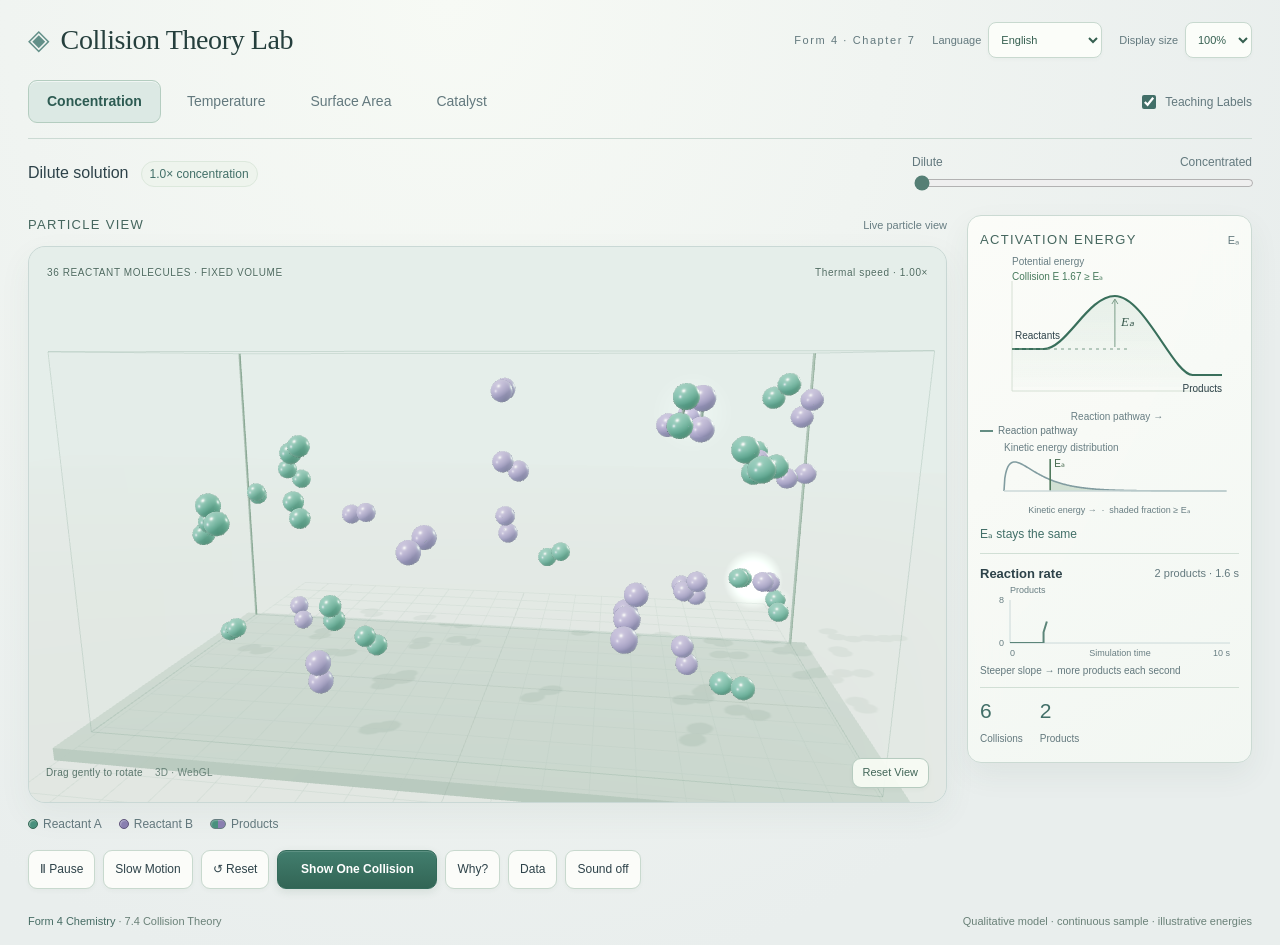
==== outputs/collision-theory-lab.html @ ad280ddf "Upgrade lab to 3D with wider fragment spacing and unobstructed collision demos" ====
<!doctype html>
<html lang="en">
<head>
  <meta charset="utf-8">
  <meta name="viewport" content="width=device-width, initial-scale=1">
  <meta name="theme-color" content="#e9eeed">
  <title>Collision Theory Lab · Form 4 Chemistry</title>
  <style>
    *{box-sizing:border-box}body{margin:0;background:radial-gradient(ellipse at 35% 0%,#f7faf5,#e9eeed 75%);color:#293c43;font-family:'Segoe UI',Arial,sans-serif}main{width:100%;max-width:none;margin:0;padding:0}html{min-width:280px}body{min-height:100vh}
</style>

</head>
<body><main><collision-theory-lab></collision-theory-lab></main><script>
console.warn('Scripts "build/three.js" and "build/three.min.js" are deprecated with r150+, and will be removed with r160. Please use ES Modules or alternatives: https://threejs.org/docs/index.html#manual/en/introduction/Installation'),
/**
 * @license
 * Copyright 2010-2023 Three.js Authors
 * SPDX-License-Identifier: MIT
 */
function(t,e){"object"==typeof exports&&"undefined"!=typeof module?e(exports):"function"==typeof define&&define.amd?define(["exports"],e):e((t="undefined"!=typeof globalThis?globalThis:t||self).THREE={})}(this,(function(t){"use strict";const e="160",n=1,i=2,r=3,s=0,a=1,o=100,l=204,c=205,h=0,u=1,d=2,p=0,m=1,f=2,g=3,_=4,v=5,x=6,y="attached",M="detached",S=300,b=301,T=302,E=303,w=304,A=306,R=1e3,C=1001,L=1002,P=1003,I=1004,U=1005,D=1006,N=1007,O=1008,F=1009,B=1012,z=1013,G=1014,H=1015,V=1016,k=1017,W=1018,X=1020,j=1023,q=1026,Y=1027,Z=1029,J=1031,K=1033,$=33776,Q=33777,tt=33778,et=33779,nt=35840,it=35841,rt=35842,st=35843,at=36196,ot=37492,lt=37496,ct=37808,ht=37809,ut=37810,dt=37811,pt=37812,mt=37813,ft=37814,gt=37815,_t=37816,vt=37817,xt=37818,yt=37819,Mt=37820,St=37821,bt=36492,Tt=36494,Et=36495,wt=36284,At=36285,Rt=36286,Ct=2300,Lt=2301,Pt=2302,It=2400,Ut=2401,Dt=2402,Nt=2500,Ot=2501,Ft=3e3,Bt=3001,zt="",Gt="srgb",Ht="srgb-linear",Vt="display-p3",kt="display-p3-linear",Wt="linear",Xt="srgb",jt="rec709",qt="p3",Yt=7680,Zt=35044,Jt="300 es",Kt=1035,$t=2e3,Qt=2001;class te{addEventListener(t,e){void 0===this._listeners&&(this._listeners={});const n=this._listeners;void 0===n[t]&&(n[t]=[]),-1===n[t].indexOf(e)&&n[t].push(e)}hasEventListener(t,e){if(void 0===this._listeners)return!1;const n=this._listeners;return void 0!==n[t]&&-1!==n[t].indexOf(e)}removeEventListener(t,e){if(void 0===this._listeners)return;const n=this._listeners[t];if(void 0!==n){const t=n.indexOf(e);-1!==t&&n.splice(t,1)}}dispatchEvent(t){if(void 0===this._listeners)return;const e=this._listeners[t.type];if(void 0!==e){t.target=this;const n=e.slice(0);for(let e=0,i=n.length;e<i;e++)n[e].call(this,t);t.target=null}}}const ee=["00","01","02","03","04","05","06","07","08","09","0a","0b","0c","0d","0e","0f","10","11","12","13","14","15","16","17","18","19","1a","1b","1c","1d","1e","1f","20","21","22","23","24","25","26","27","28","29","2a","2b","2c","2d","2e","2f","30","31","32","33","34","35","36","37","38","39","3a","3b","3c","3d","3e","3f","40","41","42","43","44","45","46","47","48","49","4a","4b","4c","4d","4e","4f","50","51","52","53","54","55","56","57","58","59","5a","5b","5c","5d","5e","5f","60","61","62","63","64","65","66","67","68","69","6a","6b","6c","6d","6e","6f","70","71","72","73","74","75","76","77","78","79","7a","7b","7c","7d","7e","7f","80","81","82","83","84","85","86","87","88","89","8a","8b","8c","8d","8e","8f","90","91","92","93","94","95","96","97","98","99","9a","9b","9c","9d","9e","9f","a0","a1","a2","a3","a4","a5","a6","a7","a8","a9","aa","ab","ac","ad","ae","af","b0","b1","b2","b3","b4","b5","b6","b7","b8","b9","ba","bb","bc","bd","be","bf","c0","c1","c2","c3","c4","c5","c6","c7","c8","c9","ca","cb","cc","cd","ce","cf","d0","d1","d2","d3","d4","d5","d6","d7","d8","d9","da","db","dc","dd","de","df","e0","e1","e2","e3","e4","e5","e6","e7","e8","e9","ea","eb","ec","ed","ee","ef","f0","f1","f2","f3","f4","f5","f6","f7","f8","f9","fa","fb","fc","fd","fe","ff"];let ne=1234567;const ie=Math.PI/180,re=180/Math.PI;function se(){const t=4294967295*Math.random()|0,e=4294967295*Math.random()|0,n=4294967295*Math.random()|0,i=4294967295*Math.random()|0;return(ee[255&t]+ee[t>>8&255]+ee[t>>16&255]+ee[t>>24&255]+"-"+ee[255&e]+ee[e>>8&255]+"-"+ee[e>>16&15|64]+ee[e>>24&255]+"-"+ee[63&n|128]+ee[n>>8&255]+"-"+ee[n>>16&255]+ee[n>>24&255]+ee[255&i]+ee[i>>8&255]+ee[i>>16&255]+ee[i>>24&255]).toLowerCase()}function ae(t,e,n){return Math.max(e,Math.min(n,t))}function oe(t,e){return(t%e+e)%e}function le(t,e,n){return(1-n)*t+n*e}function ce(t){return 0==(t&t-1)&&0!==t}function he(t){return Math.pow(2,Math.floor(Math.log(t)/Math.LN2))}function ue(t,e){switch(e.constructor){case Float32Array:return t;case Uint32Array:return t/4294967295;case Uint16Array:return t/65535;case Uint8Array:return t/255;case Int32Array:return Math.max(t/2147483647,-1);case Int16Array:return Math.max(t/32767,-1);case Int8Array:return Math.max(t/127,-1);default:throw new Error("Invalid component type.")}}function de(t,e){switch(e.constructor){case Float32Array:return t;case Uint32Array:return Math.round(4294967295*t);case Uint16Array:return Math.round(65535*t);case Uint8Array:return Math.round(255*t);case Int32Array:return Math.round(2147483647*t);case Int16Array:return Math.round(32767*t);case Int8Array:return Math.round(127*t);default:throw new Error("Invalid component type.")}}const pe={DEG2RAD:ie,RAD2DEG:re,generateUUID:se,clamp:ae,euclideanModulo:oe,mapLinear:function(t,e,n,i,r){return i+(t-e)*(r-i)/(n-e)},inverseLerp:function(t,e,n){return t!==e?(n-t)/(e-t):0},lerp:le,damp:function(t,e,n,i){return le(t,e,1-Math.exp(-n*i))},pingpong:function(t,e=1){return e-Math.abs(oe(t,2*e)-e)},smoothstep:function(t,e,n){return t<=e?0:t>=n?1:(t=(t-e)/(n-e))*t*(3-2*t)},smootherstep:function(t,e,n){return t<=e?0:t>=n?1:(t=(t-e)/(n-e))*t*t*(t*(6*t-15)+10)},randInt:function(t,e){return t+Math.floor(Math.random()*(e-t+1))},randFloat:function(t,e){return t+Math.random()*(e-t)},randFloatSpread:function(t){return t*(.5-Math.random())},seededRandom:function(t){void 0!==t&&(ne=t);let e=ne+=1831565813;return e=Math.imul(e^e>>>15,1|e),e^=e+Math.imul(e^e>>>7,61|e),((e^e>>>14)>>>0)/4294967296},degToRad:function(t){return t*ie},radToDeg:function(t){return t*re},isPowerOfTwo:ce,ceilPowerOfTwo:function(t){return Math.pow(2,Math.ceil(Math.log(t)/Math.LN2))},floorPowerOfTwo:he,setQuaternionFromProperEuler:function(t,e,n,i,r){const s=Math.cos,a=Math.sin,o=s(n/2),l=a(n/2),c=s((e+i)/2),h=a((e+i)/2),u=s((e-i)/2),d=a((e-i)/2),p=s((i-e)/2),m=a((i-e)/2);switch(r){case"XYX":t.set(o*h,l*u,l*d,o*c);break;case"YZY":t.set(l*d,o*h,l*u,o*c);break;case"ZXZ":t.set(l*u,l*d,o*h,o*c);break;case"XZX":t.set(o*h,l*m,l*p,o*c);break;case"YXY":t.set(l*p,o*h,l*m,o*c);break;case"ZYZ":t.set(l*m,l*p,o*h,o*c);break;default:console.warn("THREE.MathUtils: .setQuaternionFromProperEuler() encountered an unknown order: "+r)}},normalize:de,denormalize:ue};class me{constructor(t=0,e=0){me.prototype.isVector2=!0,this.x=t,this.y=e}get width(){return this.x}set width(t){this.x=t}get height(){return this.y}set height(t){this.y=t}set(t,e){return this.x=t,this.y=e,this}setScalar(t){return this.x=t,this.y=t,this}setX(t){return this.x=t,this}setY(t){return this.y=t,this}setComponent(t,e){switch(t){case 0:this.x=e;break;case 1:this.y=e;break;default:throw new Error("index is out of range: "+t)}return this}getComponent(t){switch(t){case 0:return this.x;case 1:return this.y;default:throw new Error("index is out of range: "+t)}}clone(){return new this.constructor(this.x,this.y)}copy(t){return this.x=t.x,this.y=t.y,this}add(t){return this.x+=t.x,this.y+=t.y,this}addScalar(t){return this.x+=t,this.y+=t,this}addVectors(t,e){return this.x=t.x+e.x,this.y=t.y+e.y,this}addScaledVector(t,e){return this.x+=t.x*e,this.y+=t.y*e,this}sub(t){return this.x-=t.x,this.y-=t.y,this}subScalar(t){return this.x-=t,this.y-=t,this}subVectors(t,e){return this.x=t.x-e.x,this.y=t.y-e.y,this}multiply(t){return this.x*=t.x,this.y*=t.y,this}multiplyScalar(t){return this.x*=t,this.y*=t,this}divide(t){return this.x/=t.x,this.y/=t.y,this}divideScalar(t){return this.multiplyScalar(1/t)}applyMatrix3(t){const e=this.x,n=this.y,i=t.elements;return this.x=i[0]*e+i[3]*n+i[6],this.y=i[1]*e+i[4]*n+i[7],this}min(t){return this.x=Math.min(this.x,t.x),this.y=Math.min(this.y,t.y),this}max(t){return this.x=Math.max(this.x,t.x),this.y=Math.max(this.y,t.y),this}clamp(t,e){return this.x=Math.max(t.x,Math.min(e.x,this.x)),this.y=Math.max(t.y,Math.min(e.y,this.y)),this}clampScalar(t,e){return this.x=Math.max(t,Math.min(e,this.x)),this.y=Math.max(t,Math.min(e,this.y)),this}clampLength(t,e){const n=this.length();return this.divideScalar(n||1).multiplyScalar(Math.max(t,Math.min(e,n)))}floor(){return this.x=Math.floor(this.x),this.y=Math.floor(this.y),this}ceil(){return this.x=Math.ceil(this.x),this.y=Math.ceil(this.y),this}round(){return this.x=Math.round(this.x),this.y=Math.round(this.y),this}roundToZero(){return this.x=Math.trunc(this.x),this.y=Math.trunc(this.y),this}negate(){return this.x=-this.x,this.y=-this.y,this}dot(t){return this.x*t.x+this.y*t.y}cross(t){return this.x*t.y-this.y*t.x}lengthSq(){return this.x*this.x+this.y*this.y}length(){return Math.sqrt(this.x*this.x+this.y*this.y)}manhattanLength(){return Math.abs(this.x)+Math.abs(this.y)}normalize(){return this.divideScalar(this.length()||1)}angle(){return Math.atan2(-this.y,-this.x)+Math.PI}angleTo(t){const e=Math.sqrt(this.lengthSq()*t.lengthSq());if(0===e)return Math.PI/2;const n=this.dot(t)/e;return Math.acos(ae(n,-1,1))}distanceTo(t){return Math.sqrt(this.distanceToSquared(t))}distanceToSquared(t){const e=this.x-t.x,n=this.y-t.y;return e*e+n*n}manhattanDistanceTo(t){return Math.abs(this.x-t.x)+Math.abs(this.y-t.y)}setLength(t){return this.normalize().multiplyScalar(t)}lerp(t,e){return this.x+=(t.x-this.x)*e,this.y+=(t.y-this.y)*e,this}lerpVectors(t,e,n){return this.x=t.x+(e.x-t.x)*n,this.y=t.y+(e.y-t.y)*n,this}equals(t){return t.x===this.x&&t.y===this.y}fromArray(t,e=0){return this.x=t[e],this.y=t[e+1],this}toArray(t=[],e=0){return t[e]=this.x,t[e+1]=this.y,t}fromBufferAttribute(t,e){return this.x=t.getX(e),this.y=t.getY(e),this}rotateAround(t,e){const n=Math.cos(e),i=Math.sin(e),r=this.x-t.x,s=this.y-t.y;return this.x=r*n-s*i+t.x,this.y=r*i+s*n+t.y,this}random(){return this.x=Math.random(),this.y=Math.random(),this}*[Symbol.iterator](){yield this.x,yield this.y}}class fe{constructor(t,e,n,i,r,s,a,o,l){fe.prototype.isMatrix3=!0,this.elements=[1,0,0,0,1,0,0,0,1],void 0!==t&&this.set(t,e,n,i,r,s,a,o,l)}set(t,e,n,i,r,s,a,o,l){const c=this.elements;return c[0]=t,c[1]=i,c[2]=a,c[3]=e,c[4]=r,c[5]=o,c[6]=n,c[7]=s,c[8]=l,this}identity(){return this.set(1,0,0,0,1,0,0,0,1),this}copy(t){const e=this.elements,n=t.elements;return e[0]=n[0],e[1]=n[1],e[2]=n[2],e[3]=n[3],e[4]=n[4],e[5]=n[5],e[6]=n[6],e[7]=n[7],e[8]=n[8],this}extractBasis(t,e,n){return t.setFromMatrix3Column(this,0),e.setFromMatrix3Column(this,1),n.setFromMatrix3Column(this,2),this}setFromMatrix4(t){const e=t.elements;return this.set(e[0],e[4],e[8],e[1],e[5],e[9],e[2],e[6],e[10]),this}multiply(t){return this.multiplyMatrices(this,t)}premultiply(t){return this.multiplyMatrices(t,this)}multiplyMatrices(t,e){const n=t.elements,i=e.elements,r=this.elements,s=n[0],a=n[3],o=n[6],l=n[1],c=n[4],h=n[7],u=n[2],d=n[5],p=n[8],m=i[0],f=i[3],g=i[6],_=i[1],v=i[4],x=i[7],y=i[2],M=i[5],S=i[8];return r[0]=s*m+a*_+o*y,r[3]=s*f+a*v+o*M,r[6]=s*g+a*x+o*S,r[1]=l*m+c*_+h*y,r[4]=l*f+c*v+h*M,r[7]=l*g+c*x+h*S,r[2]=u*m+d*_+p*y,r[5]=u*f+d*v+p*M,r[8]=u*g+d*x+p*S,this}multiplyScalar(t){const e=this.elements;return e[0]*=t,e[3]*=t,e[6]*=t,e[1]*=t,e[4]*=t,e[7]*=t,e[2]*=t,e[5]*=t,e[8]*=t,this}determinant(){const t=this.elements,e=t[0],n=t[1],i=t[2],r=t[3],s=t[4],a=t[5],o=t[6],l=t[7],c=t[8];return e*s*c-e*a*l-n*r*c+n*a*o+i*r*l-i*s*o}invert(){const t=this.elements,e=t[0],n=t[1],i=t[2],r=t[3],s=t[4],a=t[5],o=t[6],l=t[7],c=t[8],h=c*s-a*l,u=a*o-c*r,d=l*r-s*o,p=e*h+n*u+i*d;if(0===p)return this.set(0,0,0,0,0,0,0,0,0);const m=1/p;return t[0]=h*m,t[1]=(i*l-c*n)*m,t[2]=(a*n-i*s)*m,t[3]=u*m,t[4]=(c*e-i*o)*m,t[5]=(i*r-a*e)*m,t[6]=d*m,t[7]=(n*o-l*e)*m,t[8]=(s*e-n*r)*m,this}transpose(){let t;const e=this.elements;return t=e[1],e[1]=e[3],e[3]=t,t=e[2],e[2]=e[6],e[6]=t,t=e[5],e[5]=e[7],e[7]=t,this}getNormalMatrix(t){return this.setFromMatrix4(t).invert().transpose()}transposeIntoArray(t){const e=this.elements;return t[0]=e[0],t[1]=e[3],t[2]=e[6],t[3]=e[1],t[4]=e[4],t[5]=e[7],t[6]=e[2],t[7]=e[5],t[8]=e[8],this}setUvTransform(t,e,n,i,r,s,a){const o=Math.cos(r),l=Math.sin(r);return this.set(n*o,n*l,-n*(o*s+l*a)+s+t,-i*l,i*o,-i*(-l*s+o*a)+a+e,0,0,1),this}scale(t,e){return this.premultiply(ge.makeScale(t,e)),this}rotate(t){return this.premultiply(ge.makeRotation(-t)),this}translate(t,e){return this.premultiply(ge.makeTranslation(t,e)),this}makeTranslation(t,e){return t.isVector2?this.set(1,0,t.x,0,1,t.y,0,0,1):this.set(1,0,t,0,1,e,0,0,1),this}makeRotation(t){const e=Math.cos(t),n=Math.sin(t);return this.set(e,-n,0,n,e,0,0,0,1),this}makeScale(t,e){return this.set(t,0,0,0,e,0,0,0,1),this}equals(t){const e=this.elements,n=t.elements;for(let t=0;t<9;t++)if(e[t]!==n[t])return!1;return!0}fromArray(t,e=0){for(let n=0;n<9;n++)this.elements[n]=t[n+e];return this}toArray(t=[],e=0){const n=this.elements;return t[e]=n[0],t[e+1]=n[1],t[e+2]=n[2],t[e+3]=n[3],t[e+4]=n[4],t[e+5]=n[5],t[e+6]=n[6],t[e+7]=n[7],t[e+8]=n[8],t}clone(){return(new this.constructor).fromArray(this.elements)}}const ge=new fe;function _e(t){for(let e=t.length-1;e>=0;--e)if(t[e]>=65535)return!0;return!1}const ve={Int8Array:Int8Array,Uint8Array:Uint8Array,Uint8ClampedArray:Uint8ClampedArray,Int16Array:Int16Array,Uint16Array:Uint16Array,Int32Array:Int32Array,Uint32Array:Uint32Array,Float32Array:Float32Array,Float64Array:Float64Array};function xe(t,e){return new ve[t](e)}function ye(t){return document.createElementNS("http://www.w3.org/1999/xhtml",t)}function Me(){const t=ye("canvas");return t.style.display="block",t}const Se={};function be(t){t in Se||(Se[t]=!0,console.warn(t))}const Te=(new fe).set(.8224621,.177538,0,.0331941,.9668058,0,.0170827,.0723974,.9105199),Ee=(new fe).set(1.2249401,-.2249404,0,-.0420569,1.0420571,0,-.0196376,-.0786361,1.0982735),we={[Ht]:{transfer:Wt,primaries:jt,toReference:t=>t,fromReference:t=>t},[Gt]:{transfer:Xt,primaries:jt,toReference:t=>t.convertSRGBToLinear(),fromReference:t=>t.convertLinearToSRGB()},[kt]:{transfer:Wt,primaries:qt,toReference:t=>t.applyMatrix3(Ee),fromReference:t=>t.applyMatrix3(Te)},[Vt]:{transfer:Xt,primaries:qt,toReference:t=>t.convertSRGBToLinear().applyMatrix3(Ee),fromReference:t=>t.applyMatrix3(Te).convertLinearToSRGB()}},Ae=new Set([Ht,kt]),Re={enabled:!0,_workingColorSpace:Ht,get workingColorSpace(){return this._workingColorSpace},set workingColorSpace(t){if(!Ae.has(t))throw new Error(`Unsupported working color space, "${t}".`);this._workingColorSpace=t},convert:function(t,e,n){if(!1===this.enabled||e===n||!e||!n)return t;const i=we[e].toReference;return(0,we[n].fromReference)(i(t))},fromWorkingColorSpace:function(t,e){return this.convert(t,this._workingColorSpace,e)},toWorkingColorSpace:function(t,e){return this.convert(t,e,this._workingColorSpace)},getPrimaries:function(t){return we[t].primaries},getTransfer:function(t){return t===zt?Wt:we[t].transfer}};function Ce(t){return t<.04045?.0773993808*t:Math.pow(.9478672986*t+.0521327014,2.4)}function Le(t){return t<.0031308?12.92*t:1.055*Math.pow(t,.41666)-.055}let Pe;class Ie{static getDataURL(t){if(/^data:/i.test(t.src))return t.src;if("undefined"==typeof HTMLCanvasElement)return t.src;let e;if(t instanceof HTMLCanvasElement)e=t;else{void 0===Pe&&(Pe=ye("canvas")),Pe.width=t.width,Pe.height=t.height;const n=Pe.getContext("2d");t instanceof ImageData?n.putImageData(t,0,0):n.drawImage(t,0,0,t.width,t.height),e=Pe}return e.width>2048||e.height>2048?(console.warn("THREE.ImageUtils.getDataURL: Image converted to jpg for performance reasons",t),e.toDataURL("image/jpeg",.6)):e.toDataURL("image/png")}static sRGBToLinear(t){if("undefined"!=typeof HTMLImageElement&&t instanceof HTMLImageElement||"undefined"!=typeof HTMLCanvasElement&&t instanceof HTMLCanvasElement||"undefined"!=typeof ImageBitmap&&t instanceof ImageBitmap){const e=ye("canvas");e.width=t.width,e.height=t.height;const n=e.getContext("2d");n.drawImage(t,0,0,t.width,t.height);const i=n.getImageData(0,0,t.width,t.height),r=i.data;for(let t=0;t<r.length;t++)r[t]=255*Ce(r[t]/255);return n.putImageData(i,0,0),e}if(t.data){const e=t.data.slice(0);for(let t=0;t<e.length;t++)e instanceof Uint8Array||e instanceof Uint8ClampedArray?e[t]=Math.floor(255*Ce(e[t]/255)):e[t]=Ce(e[t]);return{data:e,width:t.width,height:t.height}}return console.warn("THREE.ImageUtils.sRGBToLinear(): Unsupported image type. No color space conversion applied."),t}}let Ue=0;class De{constructor(t=null){this.isSource=!0,Object.defineProperty(this,"id",{value:Ue++}),this.uuid=se(),this.data=t,this.version=0}set needsUpdate(t){!0===t&&this.version++}toJSON(t){const e=void 0===t||"string"==typeof t;if(!e&&void 0!==t.images[this.uuid])return t.images[this.uuid];const n={uuid:this.uuid,url:""},i=this.data;if(null!==i){let t;if(Array.isArray(i)){t=[];for(let e=0,n=i.length;e<n;e++)i[e].isDataTexture?t.push(Ne(i[e].image)):t.push(Ne(i[e]))}else t=Ne(i);n.url=t}return e||(t.images[this.uuid]=n),n}}function Ne(t){return"undefined"!=typeof HTMLImageElement&&t instanceof HTMLImageElement||"undefined"!=typeof HTMLCanvasElement&&t instanceof HTMLCanvasElement||"undefined"!=typeof ImageBitmap&&t instanceof ImageBitmap?Ie.getDataURL(t):t.data?{data:Array.from(t.data),width:t.width,height:t.height,type:t.data.constructor.name}:(console.warn("THREE.Texture: Unable to serialize Texture."),{})}let Oe=0;class Fe extends te{constructor(t=Fe.DEFAULT_IMAGE,e=Fe.DEFAULT_MAPPING,n=1001,i=1001,r=1006,s=1008,a=1023,o=1009,l=Fe.DEFAULT_ANISOTROPY,c=""){super(),this.isTexture=!0,Object.defineProperty(this,"id",{value:Oe++}),this.uuid=se(),this.name="",this.source=new De(t),this.mipmaps=[],this.mapping=e,this.channel=0,this.wrapS=n,this.wrapT=i,this.magFilter=r,this.minFilter=s,this.anisotropy=l,this.format=a,this.internalFormat=null,this.type=o,this.offset=new me(0,0),this.repeat=new me(1,1),this.center=new me(0,0),this.rotation=0,this.matrixAutoUpdate=!0,this.matrix=new fe,this.generateMipmaps=!0,this.premultiplyAlpha=!1,this.flipY=!0,this.unpackAlignment=4,"string"==typeof c?this.colorSpace=c:(be("THREE.Texture: Property .encoding has been replaced by .colorSpace."),this.colorSpace=c===Bt?Gt:zt),this.userData={},this.version=0,this.onUpdate=null,this.isRenderTargetTexture=!1,this.needsPMREMUpdate=!1}get image(){return this.source.data}set image(t=null){this.source.data=t}updateMatrix(){this.matrix.setUvTransform(this.offset.x,this.offset.y,this.repeat.x,this.repeat.y,this.rotation,this.center.x,this.center.y)}clone(){return(new this.constructor).copy(this)}copy(t){return this.name=t.name,this.source=t.source,this.mipmaps=t.mipmaps.slice(0),this.mapping=t.mapping,this.channel=t.channel,this.wrapS=t.wrapS,this.wrapT=t.wrapT,this.magFilter=t.magFilter,this.minFilter=t.minFilter,this.anisotropy=t.anisotropy,this.format=t.format,this.internalFormat=t.internalFormat,this.type=t.type,this.offset.copy(t.offset),this.repeat.copy(t.repeat),this.center.copy(t.center),this.rotation=t.rotation,this.matrixAutoUpdate=t.matrixAutoUpdate,this.matrix.copy(t.matrix),this.generateMipmaps=t.generateMipmaps,this.premultiplyAlpha=t.premultiplyAlpha,this.flipY=t.flipY,this.unpackAlignment=t.unpackAlignment,this.colorSpace=t.colorSpace,this.userData=JSON.parse(JSON.stringify(t.userData)),this.needsUpdate=!0,this}toJSON(t){const e=void 0===t||"string"==typeof t;if(!e&&void 0!==t.textures[this.uuid])return t.textures[this.uuid];const n={metadata:{version:4.6,type:"Texture",generator:"Texture.toJSON"},uuid:this.uuid,name:this.name,image:this.source.toJSON(t).uuid,mapping:this.mapping,channel:this.channel,repeat:[this.repeat.x,this.repeat.y],offset:[this.offset.x,this.offset.y],center:[this.center.x,this.center.y],rotation:this.rotation,wrap:[this.wrapS,this.wrapT],format:this.format,internalFormat:this.internalFormat,type:this.type,colorSpace:this.colorSpace,minFilter:this.minFilter,magFilter:this.magFilter,anisotropy:this.anisotropy,flipY:this.flipY,generateMipmaps:this.generateMipmaps,premultiplyAlpha:this.premultiplyAlpha,unpackAlignment:this.unpackAlignment};return Object.keys(this.userData).length>0&&(n.userData=this.userData),e||(t.textures[this.uuid]=n),n}dispose(){this.dispatchEvent({type:"dispose"})}transformUv(t){if(this.mapping!==S)return t;if(t.applyMatrix3(this.matrix),t.x<0||t.x>1)switch(this.wrapS){case R:t.x=t.x-Math.floor(t.x);break;case C:t.x=t.x<0?0:1;break;case L:1===Math.abs(Math.floor(t.x)%2)?t.x=Math.ceil(t.x)-t.x:t.x=t.x-Math.floor(t.x)}if(t.y<0||t.y>1)switch(this.wrapT){case R:t.y=t.y-Math.floor(t.y);break;case C:t.y=t.y<0?0:1;break;case L:1===Math.abs(Math.floor(t.y)%2)?t.y=Math.ceil(t.y)-t.y:t.y=t.y-Math.floor(t.y)}return this.flipY&&(t.y=1-t.y),t}set needsUpdate(t){!0===t&&(this.version++,this.source.needsUpdate=!0)}get encoding(){return be("THREE.Texture: Property .encoding has been replaced by .colorSpace."),this.colorSpace===Gt?Bt:Ft}set encoding(t){be("THREE.Texture: Property .encoding has been replaced by .colorSpace."),this.colorSpace=t===Bt?Gt:zt}}Fe.DEFAULT_IMAGE=null,Fe.DEFAULT_MAPPING=S,Fe.DEFAULT_ANISOTROPY=1;class Be{constructor(t=0,e=0,n=0,i=1){Be.prototype.isVector4=!0,this.x=t,this.y=e,this.z=n,this.w=i}get width(){return this.z}set width(t){this.z=t}get height(){return this.w}set height(t){this.w=t}set(t,e,n,i){return this.x=t,this.y=e,this.z=n,this.w=i,this}setScalar(t){return this.x=t,this.y=t,this.z=t,this.w=t,this}setX(t){return this.x=t,this}setY(t){return this.y=t,this}setZ(t){return this.z=t,this}setW(t){return this.w=t,this}setComponent(t,e){switch(t){case 0:this.x=e;break;case 1:this.y=e;break;case 2:this.z=e;break;case 3:this.w=e;break;default:throw new Error("index is out of range: "+t)}return this}getComponent(t){switch(t){case 0:return this.x;case 1:return this.y;case 2:return this.z;case 3:return this.w;default:throw new Error("index is out of range: "+t)}}clone(){return new this.constructor(this.x,this.y,this.z,this.w)}copy(t){return this.x=t.x,this.y=t.y,this.z=t.z,this.w=void 0!==t.w?t.w:1,this}add(t){return this.x+=t.x,this.y+=t.y,this.z+=t.z,this.w+=t.w,this}addScalar(t){return this.x+=t,this.y+=t,this.z+=t,this.w+=t,this}addVectors(t,e){return this.x=t.x+e.x,this.y=t.y+e.y,this.z=t.z+e.z,this.w=t.w+e.w,this}addScaledVector(t,e){return this.x+=t.x*e,this.y+=t.y*e,this.z+=t.z*e,this.w+=t.w*e,this}sub(t){return this.x-=t.x,this.y-=t.y,this.z-=t.z,this.w-=t.w,this}subScalar(t){return this.x-=t,this.y-=t,this.z-=t,this.w-=t,this}subVectors(t,e){return this.x=t.x-e.x,this.y=t.y-e.y,this.z=t.z-e.z,this.w=t.w-e.w,this}multiply(t){return this.x*=t.x,this.y*=t.y,this.z*=t.z,this.w*=t.w,this}multiplyScalar(t){return this.x*=t,this.y*=t,this.z*=t,this.w*=t,this}applyMatrix4(t){const e=this.x,n=this.y,i=this.z,r=this.w,s=t.elements;return this.x=s[0]*e+s[4]*n+s[8]*i+s[12]*r,this.y=s[1]*e+s[5]*n+s[9]*i+s[13]*r,this.z=s[2]*e+s[6]*n+s[10]*i+s[14]*r,this.w=s[3]*e+s[7]*n+s[11]*i+s[15]*r,this}divideScalar(t){return this.multiplyScalar(1/t)}setAxisAngleFromQuaternion(t){this.w=2*Math.acos(t.w);const e=Math.sqrt(1-t.w*t.w);return e<1e-4?(this.x=1,this.y=0,this.z=0):(this.x=t.x/e,this.y=t.y/e,this.z=t.z/e),this}setAxisAngleFromRotationMatrix(t){let e,n,i,r;const s=.01,a=.1,o=t.elements,l=o[0],c=o[4],h=o[8],u=o[1],d=o[5],p=o[9],m=o[2],f=o[6],g=o[10];if(Math.abs(c-u)<s&&Math.abs(h-m)<s&&Math.abs(p-f)<s){if(Math.abs(c+u)<a&&Math.abs(h+m)<a&&Math.abs(p+f)<a&&Math.abs(l+d+g-3)<a)return this.set(1,0,0,0),this;e=Math.PI;const t=(l+1)/2,o=(d+1)/2,_=(g+1)/2,v=(c+u)/4,x=(h+m)/4,y=(p+f)/4;return t>o&&t>_?t<s?(n=0,i=.707106781,r=.707106781):(n=Math.sqrt(t),i=v/n,r=x/n):o>_?o<s?(n=.707106781,i=0,r=.707106781):(i=Math.sqrt(o),n=v/i,r=y/i):_<s?(n=.707106781,i=.707106781,r=0):(r=Math.sqrt(_),n=x/r,i=y/r),this.set(n,i,r,e),this}let _=Math.sqrt((f-p)*(f-p)+(h-m)*(h-m)+(u-c)*(u-c));return Math.abs(_)<.001&&(_=1),this.x=(f-p)/_,this.y=(h-m)/_,this.z=(u-c)/_,this.w=Math.acos((l+d+g-1)/2),this}min(t){return this.x=Math.min(this.x,t.x),this.y=Math.min(this.y,t.y),this.z=Math.min(this.z,t.z),this.w=Math.min(this.w,t.w),this}max(t){return this.x=Math.max(this.x,t.x),this.y=Math.max(this.y,t.y),this.z=Math.max(this.z,t.z),this.w=Math.max(this.w,t.w),this}clamp(t,e){return this.x=Math.max(t.x,Math.min(e.x,this.x)),this.y=Math.max(t.y,Math.min(e.y,this.y)),this.z=Math.max(t.z,Math.min(e.z,this.z)),this.w=Math.max(t.w,Math.min(e.w,this.w)),this}clampScalar(t,e){return this.x=Math.max(t,Math.min(e,this.x)),this.y=Math.max(t,Math.min(e,this.y)),this.z=Math.max(t,Math.min(e,this.z)),this.w=Math.max(t,Math.min(e,this.w)),this}clampLength(t,e){const n=this.length();return this.divideScalar(n||1).multiplyScalar(Math.max(t,Math.min(e,n)))}floor(){return this.x=Math.floor(this.x),this.y=Math.floor(this.y),this.z=Math.floor(this.z),this.w=Math.floor(this.w),this}ceil(){return this.x=Math.ceil(this.x),this.y=Math.ceil(this.y),this.z=Math.ceil(this.z),this.w=Math.ceil(this.w),this}round(){return this.x=Math.round(this.x),this.y=Math.round(this.y),this.z=Math.round(this.z),this.w=Math.round(this.w),this}roundToZero(){return this.x=Math.trunc(this.x),this.y=Math.trunc(this.y),this.z=Math.trunc(this.z),this.w=Math.trunc(this.w),this}negate(){return this.x=-this.x,this.y=-this.y,this.z=-this.z,this.w=-this.w,this}dot(t){return this.x*t.x+this.y*t.y+this.z*t.z+this.w*t.w}lengthSq(){return this.x*this.x+this.y*this.y+this.z*this.z+this.w*this.w}length(){return Math.sqrt(this.x*this.x+this.y*this.y+this.z*this.z+this.w*this.w)}manhattanLength(){return Math.abs(this.x)+Math.abs(this.y)+Math.abs(this.z)+Math.abs(this.w)}normalize(){return this.divideScalar(this.length()||1)}setLength(t){return this.normalize().multiplyScalar(t)}lerp(t,e){return this.x+=(t.x-this.x)*e,this.y+=(t.y-this.y)*e,this.z+=(t.z-this.z)*e,this.w+=(t.w-this.w)*e,this}lerpVectors(t,e,n){return this.x=t.x+(e.x-t.x)*n,this.y=t.y+(e.y-t.y)*n,this.z=t.z+(e.z-t.z)*n,this.w=t.w+(e.w-t.w)*n,this}equals(t){return t.x===this.x&&t.y===this.y&&t.z===this.z&&t.w===this.w}fromArray(t,e=0){return this.x=t[e],this.y=t[e+1],this.z=t[e+2],this.w=t[e+3],this}toArray(t=[],e=0){return t[e]=this.x,t[e+1]=this.y,t[e+2]=this.z,t[e+3]=this.w,t}fromBufferAttribute(t,e){return this.x=t.getX(e),this.y=t.getY(e),this.z=t.getZ(e),this.w=t.getW(e),this}random(){return this.x=Math.random(),this.y=Math.random(),this.z=Math.random(),this.w=Math.random(),this}*[Symbol.iterator](){yield this.x,yield this.y,yield this.z,yield this.w}}class ze extends te{constructor(t=1,e=1,n={}){super(),this.isRenderTarget=!0,this.width=t,this.height=e,this.depth=1,this.scissor=new Be(0,0,t,e),this.scissorTest=!1,this.viewport=new Be(0,0,t,e);const i={width:t,height:e,depth:1};void 0!==n.encoding&&(be("THREE.WebGLRenderTarget: option.encoding has been replaced by option.colorSpace."),n.colorSpace=n.encoding===Bt?Gt:zt),n=Object.assign({generateMipmaps:!1,internalFormat:null,minFilter:D,depthBuffer:!0,stencilBuffer:!1,depthTexture:null,samples:0},n),this.texture=new Fe(i,n.mapping,n.wrapS,n.wrapT,n.magFilter,n.minFilter,n.format,n.type,n.anisotropy,n.colorSpace),this.texture.isRenderTargetTexture=!0,this.texture.flipY=!1,this.texture.generateMipmaps=n.generateMipmaps,this.texture.internalFormat=n.internalFormat,this.depthBuffer=n.depthBuffer,this.stencilBuffer=n.stencilBuffer,this.depthTexture=n.depthTexture,this.samples=n.samples}setSize(t,e,n=1){this.width===t&&this.height===e&&this.depth===n||(this.width=t,this.height=e,this.depth=n,this.texture.image.width=t,this.texture.image.height=e,this.texture.image.depth=n,this.dispose()),this.viewport.set(0,0,t,e),this.scissor.set(0,0,t,e)}clone(){return(new this.constructor).copy(this)}copy(t){this.width=t.width,this.height=t.height,this.depth=t.depth,this.scissor.copy(t.scissor),this.scissorTest=t.scissorTest,this.viewport.copy(t.viewport),this.texture=t.texture.clone(),this.texture.isRenderTargetTexture=!0;const e=Object.assign({},t.texture.image);return this.texture.source=new De(e),this.depthBuffer=t.depthBuffer,this.stencilBuffer=t.stencilBuffer,null!==t.depthTexture&&(this.depthTexture=t.depthTexture.clone()),this.samples=t.samples,this}dispose(){this.dispatchEvent({type:"dispose"})}}class Ge extends ze{constructor(t=1,e=1,n={}){super(t,e,n),this.isWebGLRenderTarget=!0}}class He extends Fe{constructor(t=null,e=1,n=1,i=1){super(null),this.isDataArrayTexture=!0,this.image={data:t,width:e,height:n,depth:i},this.magFilter=P,this.minFilter=P,this.wrapR=C,this.generateMipmaps=!1,this.flipY=!1,this.unpackAlignment=1}}class Ve extends Fe{constructor(t=null,e=1,n=1,i=1){super(null),this.isData3DTexture=!0,this.image={data:t,width:e,height:n,depth:i},this.magFilter=P,this.minFilter=P,this.wrapR=C,this.generateMipmaps=!1,this.flipY=!1,this.unpackAlignment=1}}class ke{constructor(t=0,e=0,n=0,i=1){this.isQuaternion=!0,this._x=t,this._y=e,this._z=n,this._w=i}static slerpFlat(t,e,n,i,r,s,a){let o=n[i+0],l=n[i+1],c=n[i+2],h=n[i+3];const u=r[s+0],d=r[s+1],p=r[s+2],m=r[s+3];if(0===a)return t[e+0]=o,t[e+1]=l,t[e+2]=c,void(t[e+3]=h);if(1===a)return t[e+0]=u,t[e+1]=d,t[e+2]=p,void(t[e+3]=m);if(h!==m||o!==u||l!==d||c!==p){let t=1-a;const e=o*u+l*d+c*p+h*m,n=e>=0?1:-1,i=1-e*e;if(i>Number.EPSILON){const r=Math.sqrt(i),s=Math.atan2(r,e*n);t=Math.sin(t*s)/r,a=Math.sin(a*s)/r}const r=a*n;if(o=o*t+u*r,l=l*t+d*r,c=c*t+p*r,h=h*t+m*r,t===1-a){const t=1/Math.sqrt(o*o+l*l+c*c+h*h);o*=t,l*=t,c*=t,h*=t}}t[e]=o,t[e+1]=l,t[e+2]=c,t[e+3]=h}static multiplyQuaternionsFlat(t,e,n,i,r,s){const a=n[i],o=n[i+1],l=n[i+2],c=n[i+3],h=r[s],u=r[s+1],d=r[s+2],p=r[s+3];return t[e]=a*p+c*h+o*d-l*u,t[e+1]=o*p+c*u+l*h-a*d,t[e+2]=l*p+c*d+a*u-o*h,t[e+3]=c*p-a*h-o*u-l*d,t}get x(){return this._x}set x(t){this._x=t,this._onChangeCallback()}get y(){return this._y}set y(t){this._y=t,this._onChangeCallback()}get z(){return this._z}set z(t){this._z=t,this._onChangeCallback()}get w(){return this._w}set w(t){this._w=t,this._onChangeCallback()}set(t,e,n,i){return this._x=t,this._y=e,this._z=n,this._w=i,this._onChangeCallback(),this}clone(){return new this.constructor(this._x,this._y,this._z,this._w)}copy(t){return this._x=t.x,this._y=t.y,this._z=t.z,this._w=t.w,this._onChangeCallback(),this}setFromEuler(t,e=!0){const n=t._x,i=t._y,r=t._z,s=t._order,a=Math.cos,o=Math.sin,l=a(n/2),c=a(i/2),h=a(r/2),u=o(n/2),d=o(i/2),p=o(r/2);switch(s){case"XYZ":this._x=u*c*h+l*d*p,this._y=l*d*h-u*c*p,this._z=l*c*p+u*d*h,this._w=l*c*h-u*d*p;break;case"YXZ":this._x=u*c*h+l*d*p,this._y=l*d*h-u*c*p,this._z=l*c*p-u*d*h,this._w=l*c*h+u*d*p;break;case"ZXY":this._x=u*c*h-l*d*p,this._y=l*d*h+u*c*p,this._z=l*c*p+u*d*h,this._w=l*c*h-u*d*p;break;case"ZYX":this._x=u*c*h-l*d*p,this._y=l*d*h+u*c*p,this._z=l*c*p-u*d*h,this._w=l*c*h+u*d*p;break;case"YZX":this._x=u*c*h+l*d*p,this._y=l*d*h+u*c*p,this._z=l*c*p-u*d*h,this._w=l*c*h-u*d*p;break;case"XZY":this._x=u*c*h-l*d*p,this._y=l*d*h-u*c*p,this._z=l*c*p+u*d*h,this._w=l*c*h+u*d*p;break;default:console.warn("THREE.Quaternion: .setFromEuler() encountered an unknown order: "+s)}return!0===e&&this._onChangeCallback(),this}setFromAxisAngle(t,e){const n=e/2,i=Math.sin(n);return this._x=t.x*i,this._y=t.y*i,this._z=t.z*i,this._w=Math.cos(n),this._onChangeCallback(),this}setFromRotationMatrix(t){const e=t.elements,n=e[0],i=e[4],r=e[8],s=e[1],a=e[5],o=e[9],l=e[2],c=e[6],h=e[10],u=n+a+h;if(u>0){const t=.5/Math.sqrt(u+1);this._w=.25/t,this._x=(c-o)*t,this._y=(r-l)*t,this._z=(s-i)*t}else if(n>a&&n>h){const t=2*Math.sqrt(1+n-a-h);this._w=(c-o)/t,this._x=.25*t,this._y=(i+s)/t,this._z=(r+l)/t}else if(a>h){const t=2*Math.sqrt(1+a-n-h);this._w=(r-l)/t,this._x=(i+s)/t,this._y=.25*t,this._z=(o+c)/t}else{const t=2*Math.sqrt(1+h-n-a);this._w=(s-i)/t,this._x=(r+l)/t,this._y=(o+c)/t,this._z=.25*t}return this._onChangeCallback(),this}setFromUnitVectors(t,e){let n=t.dot(e)+1;return n<Number.EPSILON?(n=0,Math.abs(t.x)>Math.abs(t.z)?(this._x=-t.y,this._y=t.x,this._z=0,this._w=n):(this._x=0,this._y=-t.z,this._z=t.y,this._w=n)):(this._x=t.y*e.z-t.z*e.y,this._y=t.z*e.x-t.x*e.z,this._z=t.x*e.y-t.y*e.x,this._w=n),this.normalize()}angleTo(t){return 2*Math.acos(Math.abs(ae(this.dot(t),-1,1)))}rotateTowards(t,e){const n=this.angleTo(t);if(0===n)return this;const i=Math.min(1,e/n);return this.slerp(t,i),this}identity(){return this.set(0,0,0,1)}invert(){return this.conjugate()}conjugate(){return this._x*=-1,this._y*=-1,this._z*=-1,this._onChangeCallback(),this}dot(t){return this._x*t._x+this._y*t._y+this._z*t._z+this._w*t._w}lengthSq(){return this._x*this._x+this._y*this._y+this._z*this._z+this._w*this._w}length(){return Math.sqrt(this._x*this._x+this._y*this._y+this._z*this._z+this._w*this._w)}normalize(){let t=this.length();return 0===t?(this._x=0,this._y=0,this._z=0,this._w=1):(t=1/t,this._x=this._x*t,this._y=this._y*t,this._z=this._z*t,this._w=this._w*t),this._onChangeCallback(),this}multiply(t){return this.multiplyQuaternions(this,t)}premultiply(t){return this.multiplyQuaternions(t,this)}multiplyQuaternions(t,e){const n=t._x,i=t._y,r=t._z,s=t._w,a=e._x,o=e._y,l=e._z,c=e._w;return this._x=n*c+s*a+i*l-r*o,this._y=i*c+s*o+r*a-n*l,this._z=r*c+s*l+n*o-i*a,this._w=s*c-n*a-i*o-r*l,this._onChangeCallback(),this}slerp(t,e){if(0===e)return this;if(1===e)return this.copy(t);const n=this._x,i=this._y,r=this._z,s=this._w;let a=s*t._w+n*t._x+i*t._y+r*t._z;if(a<0?(this._w=-t._w,this._x=-t._x,this._y=-t._y,this._z=-t._z,a=-a):this.copy(t),a>=1)return this._w=s,this._x=n,this._y=i,this._z=r,this;const o=1-a*a;if(o<=Number.EPSILON){const t=1-e;return this._w=t*s+e*this._w,this._x=t*n+e*this._x,this._y=t*i+e*this._y,this._z=t*r+e*this._z,this.normalize(),this}const l=Math.sqrt(o),c=Math.atan2(l,a),h=Math.sin((1-e)*c)/l,u=Math.sin(e*c)/l;return this._w=s*h+this._w*u,this._x=n*h+this._x*u,this._y=i*h+this._y*u,this._z=r*h+this._z*u,this._onChangeCallback(),this}slerpQuaternions(t,e,n){return this.copy(t).slerp(e,n)}random(){const t=Math.random(),e=Math.sqrt(1-t),n=Math.sqrt(t),i=2*Math.PI*Math.random(),r=2*Math.PI*Math.random();return this.set(e*Math.cos(i),n*Math.sin(r),n*Math.cos(r),e*Math.sin(i))}equals(t){return t._x===this._x&&t._y===this._y&&t._z===this._z&&t._w===this._w}fromArray(t,e=0){return this._x=t[e],this._y=t[e+1],this._z=t[e+2],this._w=t[e+3],this._onChangeCallback(),this}toArray(t=[],e=0){return t[e]=this._x,t[e+1]=this._y,t[e+2]=this._z,t[e+3]=this._w,t}fromBufferAttribute(t,e){return this._x=t.getX(e),this._y=t.getY(e),this._z=t.getZ(e),this._w=t.getW(e),this._onChangeCallback(),this}toJSON(){return this.toArray()}_onChange(t){return this._onChangeCallback=t,this}_onChangeCallback(){}*[Symbol.iterator](){yield this._x,yield this._y,yield this._z,yield this._w}}class We{constructor(t=0,e=0,n=0){We.prototype.isVector3=!0,this.x=t,this.y=e,this.z=n}set(t,e,n){return void 0===n&&(n=this.z),this.x=t,this.y=e,this.z=n,this}setScalar(t){return this.x=t,this.y=t,this.z=t,this}setX(t){return this.x=t,this}setY(t){return this.y=t,this}setZ(t){return this.z=t,this}setComponent(t,e){switch(t){case 0:this.x=e;break;case 1:this.y=e;break;case 2:this.z=e;break;default:throw new Error("index is out of range: "+t)}return this}getComponent(t){switch(t){case 0:return this.x;case 1:return this.y;case 2:return this.z;default:throw new Error("index is out of range: "+t)}}clone(){return new this.constructor(this.x,this.y,this.z)}copy(t){return this.x=t.x,this.y=t.y,this.z=t.z,this}add(t){return this.x+=t.x,this.y+=t.y,this.z+=t.z,this}addScalar(t){return this.x+=t,this.y+=t,this.z+=t,this}addVectors(t,e){return this.x=t.x+e.x,this.y=t.y+e.y,this.z=t.z+e.z,this}addScaledVector(t,e){return this.x+=t.x*e,this.y+=t.y*e,this.z+=t.z*e,this}sub(t){return this.x-=t.x,this.y-=t.y,this.z-=t.z,this}subScalar(t){return this.x-=t,this.y-=t,this.z-=t,this}subVectors(t,e){return this.x=t.x-e.x,this.y=t.y-e.y,this.z=t.z-e.z,this}multiply(t){return this.x*=t.x,this.y*=t.y,this.z*=t.z,this}multiplyScalar(t){return this.x*=t,this.y*=t,this.z*=t,this}multiplyVectors(t,e){return this.x=t.x*e.x,this.y=t.y*e.y,this.z=t.z*e.z,this}applyEuler(t){return this.applyQuaternion(je.setFromEuler(t))}applyAxisAngle(t,e){return this.applyQuaternion(je.setFromAxisAngle(t,e))}applyMatrix3(t){const e=this.x,n=this.y,i=this.z,r=t.elements;return this.x=r[0]*e+r[3]*n+r[6]*i,this.y=r[1]*e+r[4]*n+r[7]*i,this.z=r[2]*e+r[5]*n+r[8]*i,this}applyNormalMatrix(t){return this.applyMatrix3(t).normalize()}applyMatrix4(t){const e=this.x,n=this.y,i=this.z,r=t.elements,s=1/(r[3]*e+r[7]*n+r[11]*i+r[15]);return this.x=(r[0]*e+r[4]*n+r[8]*i+r[12])*s,this.y=(r[1]*e+r[5]*n+r[9]*i+r[13])*s,this.z=(r[2]*e+r[6]*n+r[10]*i+r[14])*s,this}applyQuaternion(t){const e=this.x,n=this.y,i=this.z,r=t.x,s=t.y,a=t.z,o=t.w,l=2*(s*i-a*n),c=2*(a*e-r*i),h=2*(r*n-s*e);return this.x=e+o*l+s*h-a*c,this.y=n+o*c+a*l-r*h,this.z=i+o*h+r*c-s*l,this}project(t){return this.applyMatrix4(t.matrixWorldInverse).applyMatrix4(t.projectionMatrix)}unproject(t){return this.applyMatrix4(t.projectionMatrixInverse).applyMatrix4(t.matrixWorld)}transformDirection(t){const e=this.x,n=this.y,i=this.z,r=t.elements;return this.x=r[0]*e+r[4]*n+r[8]*i,this.y=r[1]*e+r[5]*n+r[9]*i,this.z=r[2]*e+r[6]*n+r[10]*i,this.normalize()}divide(t){return this.x/=t.x,this.y/=t.y,this.z/=t.z,this}divideScalar(t){return this.multiplyScalar(1/t)}min(t){return this.x=Math.min(this.x,t.x),this.y=Math.min(this.y,t.y),this.z=Math.min(this.z,t.z),this}max(t){return this.x=Math.max(this.x,t.x),this.y=Math.max(this.y,t.y),this.z=Math.max(this.z,t.z),this}clamp(t,e){return this.x=Math.max(t.x,Math.min(e.x,this.x)),this.y=Math.max(t.y,Math.min(e.y,this.y)),this.z=Math.max(t.z,Math.min(e.z,this.z)),this}clampScalar(t,e){return this.x=Math.max(t,Math.min(e,this.x)),this.y=Math.max(t,Math.min(e,this.y)),this.z=Math.max(t,Math.min(e,this.z)),this}clampLength(t,e){const n=this.length();return this.divideScalar(n||1).multiplyScalar(Math.max(t,Math.min(e,n)))}floor(){return this.x=Math.floor(this.x),this.y=Math.floor(this.y),this.z=Math.floor(this.z),this}ceil(){return this.x=Math.ceil(this.x),this.y=Math.ceil(this.y),this.z=Math.ceil(this.z),this}round(){return this.x=Math.round(this.x),this.y=Math.round(this.y),this.z=Math.round(this.z),this}roundToZero(){return this.x=Math.trunc(this.x),this.y=Math.trunc(this.y),this.z=Math.trunc(this.z),this}negate(){return this.x=-this.x,this.y=-this.y,this.z=-this.z,this}dot(t){return this.x*t.x+this.y*t.y+this.z*t.z}lengthSq(){return this.x*this.x+this.y*this.y+this.z*this.z}length(){return Math.sqrt(this.x*this.x+this.y*this.y+this.z*this.z)}manhattanLength(){return Math.abs(this.x)+Math.abs(this.y)+Math.abs(this.z)}normalize(){return this.divideScalar(this.length()||1)}setLength(t){return this.normalize().multiplyScalar(t)}lerp(t,e){return this.x+=(t.x-this.x)*e,this.y+=(t.y-this.y)*e,this.z+=(t.z-this.z)*e,this}lerpVectors(t,e,n){return this.x=t.x+(e.x-t.x)*n,this.y=t.y+(e.y-t.y)*n,this.z=t.z+(e.z-t.z)*n,this}cross(t){return this.crossVectors(this,t)}crossVectors(t,e){const n=t.x,i=t.y,r=t.z,s=e.x,a=e.y,o=e.z;return this.x=i*o-r*a,this.y=r*s-n*o,this.z=n*a-i*s,this}projectOnVector(t){const e=t.lengthSq();if(0===e)return this.set(0,0,0);const n=t.dot(this)/e;return this.copy(t).multiplyScalar(n)}projectOnPlane(t){return Xe.copy(this).projectOnVector(t),this.sub(Xe)}reflect(t){return this.sub(Xe.copy(t).multiplyScalar(2*this.dot(t)))}angleTo(t){const e=Math.sqrt(this.lengthSq()*t.lengthSq());if(0===e)return Math.PI/2;const n=this.dot(t)/e;return Math.acos(ae(n,-1,1))}distanceTo(t){return Math.sqrt(this.distanceToSquared(t))}distanceToSquared(t){const e=this.x-t.x,n=this.y-t.y,i=this.z-t.z;return e*e+n*n+i*i}manhattanDistanceTo(t){return Math.abs(this.x-t.x)+Math.abs(this.y-t.y)+Math.abs(this.z-t.z)}setFromSpherical(t){return this.setFromSphericalCoords(t.radius,t.phi,t.theta)}setFromSphericalCoords(t,e,n){const i=Math.sin(e)*t;return this.x=i*Math.sin(n),this.y=Math.cos(e)*t,this.z=i*Math.cos(n),this}setFromCylindrical(t){return this.setFromCylindricalCoords(t.radius,t.theta,t.y)}setFromCylindricalCoords(t,e,n){return this.x=t*Math.sin(e),this.y=n,this.z=t*Math.cos(e),this}setFromMatrixPosition(t){const e=t.elements;return this.x=e[12],this.y=e[13],this.z=e[14],this}setFromMatrixScale(t){const e=this.setFromMatrixColumn(t,0).length(),n=this.setFromMatrixColumn(t,1).length(),i=this.setFromMatrixColumn(t,2).length();return this.x=e,this.y=n,this.z=i,this}setFromMatrixColumn(t,e){return this.fromArray(t.elements,4*e)}setFromMatrix3Column(t,e){return this.fromArray(t.elements,3*e)}setFromEuler(t){return this.x=t._x,this.y=t._y,this.z=t._z,this}setFromColor(t){return this.x=t.r,this.y=t.g,this.z=t.b,this}equals(t){return t.x===this.x&&t.y===this.y&&t.z===this.z}fromArray(t,e=0){return this.x=t[e],this.y=t[e+1],this.z=t[e+2],this}toArray(t=[],e=0){return t[e]=this.x,t[e+1]=this.y,t[e+2]=this.z,t}fromBufferAttribute(t,e){return this.x=t.getX(e),this.y=t.getY(e),this.z=t.getZ(e),this}random(){return this.x=Math.random(),this.y=Math.random(),this.z=Math.random(),this}randomDirection(){const t=2*(Math.random()-.5),e=Math.random()*Math.PI*2,n=Math.sqrt(1-t**2);return this.x=n*Math.cos(e),this.y=n*Math.sin(e),this.z=t,this}*[Symbol.iterator](){yield this.x,yield this.y,yield this.z}}const Xe=new We,je=new ke;class qe{constructor(t=new We(1/0,1/0,1/0),e=new We(-1/0,-1/0,-1/0)){this.isBox3=!0,this.min=t,this.max=e}set(t,e){return this.min.copy(t),this.max.copy(e),this}setFromArray(t){this.makeEmpty();for(let e=0,n=t.length;e<n;e+=3)this.expandByPoint(Ze.fromArray(t,e));return this}setFromBufferAttribute(t){this.makeEmpty();for(let e=0,n=t.count;e<n;e++)this.expandByPoint(Ze.fromBufferAttribute(t,e));return this}setFromPoints(t){this.makeEmpty();for(let e=0,n=t.length;e<n;e++)this.expandByPoint(t[e]);return this}setFromCenterAndSize(t,e){const n=Ze.copy(e).multiplyScalar(.5);return this.min.copy(t).sub(n),this.max.copy(t).add(n),this}setFromObject(t,e=!1){return this.makeEmpty(),this.expandByObject(t,e)}clone(){return(new this.constructor).copy(this)}copy(t){return this.min.copy(t.min),this.max.copy(t.max),this}makeEmpty(){return this.min.x=this.min.y=this.min.z=1/0,this.max.x=this.max.y=this.max.z=-1/0,this}isEmpty(){return this.max.x<this.min.x||this.max.y<this.min.y||this.max.z<this.min.z}getCenter(t){return this.isEmpty()?t.set(0,0,0):t.addVectors(this.min,this.max).multiplyScalar(.5)}getSize(t){return this.isEmpty()?t.set(0,0,0):t.subVectors(this.max,this.min)}expandByPoint(t){return this.min.min(t),this.max.max(t),this}expandByVector(t){return this.min.sub(t),this.max.add(t),this}expandByScalar(t){return this.min.addScalar(-t),this.max.addScalar(t),this}expandByObject(t,e=!1){t.updateWorldMatrix(!1,!1);const n=t.geometry;if(void 0!==n){const i=n.getAttribute("position");if(!0===e&&void 0!==i&&!0!==t.isInstancedMesh)for(let e=0,n=i.count;e<n;e++)!0===t.isMesh?t.getVertexPosition(e,Ze):Ze.fromBufferAttribute(i,e),Ze.applyMatrix4(t.matrixWorld),this.expandByPoint(Ze);else void 0!==t.boundingBox?(null===t.boundingBox&&t.computeBoundingBox(),Je.copy(t.boundingBox)):(null===n.boundingBox&&n.computeBoundingBox(),Je.copy(n.boundingBox)),Je.applyMatrix4(t.matrixWorld),this.union(Je)}const i=t.children;for(let t=0,n=i.length;t<n;t++)this.expandByObject(i[t],e);return this}containsPoint(t){return!(t.x<this.min.x||t.x>this.max.x||t.y<this.min.y||t.y>this.max.y||t.z<this.min.z||t.z>this.max.z)}containsBox(t){return this.min.x<=t.min.x&&t.max.x<=this.max.x&&this.min.y<=t.min.y&&t.max.y<=this.max.y&&this.min.z<=t.min.z&&t.max.z<=this.max.z}getParameter(t,e){return e.set((t.x-this.min.x)/(this.max.x-this.min.x),(t.y-this.min.y)/(this.max.y-this.min.y),(t.z-this.min.z)/(this.max.z-this.min.z))}intersectsBox(t){return!(t.max.x<this.min.x||t.min.x>this.max.x||t.max.y<this.min.y||t.min.y>this.max.y||t.max.z<this.min.z||t.min.z>this.max.z)}intersectsSphere(t){return this.clampPoint(t.center,Ze),Ze.distanceToSquared(t.center)<=t.radius*t.radius}intersectsPlane(t){let e,n;return t.normal.x>0?(e=t.normal.x*this.min.x,n=t.normal.x*this.max.x):(e=t.normal.x*this.max.x,n=t.normal.x*this.min.x),t.normal.y>0?(e+=t.normal.y*this.min.y,n+=t.normal.y*this.max.y):(e+=t.normal.y*this.max.y,n+=t.normal.y*this.min.y),t.normal.z>0?(e+=t.normal.z*this.min.z,n+=t.normal.z*this.max.z):(e+=t.normal.z*this.max.z,n+=t.normal.z*this.min.z),e<=-t.constant&&n>=-t.constant}intersectsTriangle(t){if(this.isEmpty())return!1;this.getCenter(rn),sn.subVectors(this.max,rn),Ke.subVectors(t.a,rn),$e.subVectors(t.b,rn),Qe.subVectors(t.c,rn),tn.subVectors($e,Ke),en.subVectors(Qe,$e),nn.subVectors(Ke,Qe);let e=[0,-tn.z,tn.y,0,-en.z,en.y,0,-nn.z,nn.y,tn.z,0,-tn.x,en.z,0,-en.x,nn.z,0,-nn.x,-tn.y,tn.x,0,-en.y,en.x,0,-nn.y,nn.x,0];return!!ln(e,Ke,$e,Qe,sn)&&(e=[1,0,0,0,1,0,0,0,1],!!ln(e,Ke,$e,Qe,sn)&&(an.crossVectors(tn,en),e=[an.x,an.y,an.z],ln(e,Ke,$e,Qe,sn)))}clampPoint(t,e){return e.copy(t).clamp(this.min,this.max)}distanceToPoint(t){return this.clampPoint(t,Ze).distanceTo(t)}getBoundingSphere(t){return this.isEmpty()?t.makeEmpty():(this.getCenter(t.center),t.radius=.5*this.getSize(Ze).length()),t}intersect(t){return this.min.max(t.min),this.max.min(t.max),this.isEmpty()&&this.makeEmpty(),this}union(t){return this.min.min(t.min),this.max.max(t.max),this}applyMatrix4(t){return this.isEmpty()||(Ye[0].set(this.min.x,this.min.y,this.min.z).applyMatrix4(t),Ye[1].set(this.min.x,this.min.y,this.max.z).applyMatrix4(t),Ye[2].set(this.min.x,this.max.y,this.min.z).applyMatrix4(t),Ye[3].set(this.min.x,this.max.y,this.max.z).applyMatrix4(t),Ye[4].set(this.max.x,this.min.y,this.min.z).applyMatrix4(t),Ye[5].set(this.max.x,this.min.y,this.max.z).applyMatrix4(t),Ye[6].set(this.max.x,this.max.y,this.min.z).applyMatrix4(t),Ye[7].set(this.max.x,this.max.y,this.max.z).applyMatrix4(t),this.setFromPoints(Ye)),this}translate(t){return this.min.add(t),this.max.add(t),this}equals(t){return t.min.equals(this.min)&&t.max.equals(this.max)}}const Ye=[new We,new We,new We,new We,new We,new We,new We,new We],Ze=new We,Je=new qe,Ke=new We,$e=new We,Qe=new We,tn=new We,en=new We,nn=new We,rn=new We,sn=new We,an=new We,on=new We;function ln(t,e,n,i,r){for(let s=0,a=t.length-3;s<=a;s+=3){on.fromArray(t,s);const a=r.x*Math.abs(on.x)+r.y*Math.abs(on.y)+r.z*Math.abs(on.z),o=e.dot(on),l=n.dot(on),c=i.dot(on);if(Math.max(-Math.max(o,l,c),Math.min(o,l,c))>a)return!1}return!0}const cn=new qe,hn=new We,un=new We;class dn{constructor(t=new We,e=-1){this.isSphere=!0,this.center=t,this.radius=e}set(t,e){return this.center.copy(t),this.radius=e,this}setFromPoints(t,e){const n=this.center;void 0!==e?n.copy(e):cn.setFromPoints(t).getCenter(n);let i=0;for(let e=0,r=t.length;e<r;e++)i=Math.max(i,n.distanceToSquared(t[e]));return this.radius=Math.sqrt(i),this}copy(t){return this.center.copy(t.center),this.radius=t.radius,this}isEmpty(){return this.radius<0}makeEmpty(){return this.center.set(0,0,0),this.radius=-1,this}containsPoint(t){return t.distanceToSquared(this.center)<=this.radius*this.radius}distanceToPoint(t){return t.distanceTo(this.center)-this.radius}intersectsSphere(t){const e=this.radius+t.radius;return t.center.distanceToSquared(this.center)<=e*e}intersectsBox(t){return t.intersectsSphere(this)}intersectsPlane(t){return Math.abs(t.distanceToPoint(this.center))<=this.radius}clampPoint(t,e){const n=this.center.distanceToSquared(t);return e.copy(t),n>this.radius*this.radius&&(e.sub(this.center).normalize(),e.multiplyScalar(this.radius).add(this.center)),e}getBoundingBox(t){return this.isEmpty()?(t.makeEmpty(),t):(t.set(this.center,this.center),t.expandByScalar(this.radius),t)}applyMatrix4(t){return this.center.applyMatrix4(t),this.radius=this.radius*t.getMaxScaleOnAxis(),this}translate(t){return this.center.add(t),this}expandByPoint(t){if(this.isEmpty())return this.center.copy(t),this.radius=0,this;hn.subVectors(t,this.center);const e=hn.lengthSq();if(e>this.radius*this.radius){const t=Math.sqrt(e),n=.5*(t-this.radius);this.center.addScaledVector(hn,n/t),this.radius+=n}return this}union(t){return t.isEmpty()?this:this.isEmpty()?(this.copy(t),this):(!0===this.center.equals(t.center)?this.radius=Math.max(this.radius,t.radius):(un.subVectors(t.center,this.center).setLength(t.radius),this.expandByPoint(hn.copy(t.center).add(un)),this.expandByPoint(hn.copy(t.center).sub(un))),this)}equals(t){return t.center.equals(this.center)&&t.radius===this.radius}clone(){return(new this.constructor).copy(this)}}const pn=new We,mn=new We,fn=new We,gn=new We,_n=new We,vn=new We,xn=new We;class yn{constructor(t=new We,e=new We(0,0,-1)){this.origin=t,this.direction=e}set(t,e){return this.origin.copy(t),this.direction.copy(e),this}copy(t){return this.origin.copy(t.origin),this.direction.copy(t.direction),this}at(t,e){return e.copy(this.origin).addScaledVector(this.direction,t)}lookAt(t){return this.direction.copy(t).sub(this.origin).normalize(),this}recast(t){return this.origin.copy(this.at(t,pn)),this}closestPointToPoint(t,e){e.subVectors(t,this.origin);const n=e.dot(this.direction);return n<0?e.copy(this.origin):e.copy(this.origin).addScaledVector(this.direction,n)}distanceToPoint(t){return Math.sqrt(this.distanceSqToPoint(t))}distanceSqToPoint(t){const e=pn.subVectors(t,this.origin).dot(this.direction);return e<0?this.origin.distanceToSquared(t):(pn.copy(this.origin).addScaledVector(this.direction,e),pn.distanceToSquared(t))}distanceSqToSegment(t,e,n,i){mn.copy(t).add(e).multiplyScalar(.5),fn.copy(e).sub(t).normalize(),gn.copy(this.origin).sub(mn);const r=.5*t.distanceTo(e),s=-this.direction.dot(fn),a=gn.dot(this.direction),o=-gn.dot(fn),l=gn.lengthSq(),c=Math.abs(1-s*s);let h,u,d,p;if(c>0)if(h=s*o-a,u=s*a-o,p=r*c,h>=0)if(u>=-p)if(u<=p){const t=1/c;h*=t,u*=t,d=h*(h+s*u+2*a)+u*(s*h+u+2*o)+l}else u=r,h=Math.max(0,-(s*u+a)),d=-h*h+u*(u+2*o)+l;else u=-r,h=Math.max(0,-(s*u+a)),d=-h*h+u*(u+2*o)+l;else u<=-p?(h=Math.max(0,-(-s*r+a)),u=h>0?-r:Math.min(Math.max(-r,-o),r),d=-h*h+u*(u+2*o)+l):u<=p?(h=0,u=Math.min(Math.max(-r,-o),r),d=u*(u+2*o)+l):(h=Math.max(0,-(s*r+a)),u=h>0?r:Math.min(Math.max(-r,-o),r),d=-h*h+u*(u+2*o)+l);else u=s>0?-r:r,h=Math.max(0,-(s*u+a)),d=-h*h+u*(u+2*o)+l;return n&&n.copy(this.origin).addScaledVector(this.direction,h),i&&i.copy(mn).addScaledVector(fn,u),d}intersectSphere(t,e){pn.subVectors(t.center,this.origin);const n=pn.dot(this.direction),i=pn.dot(pn)-n*n,r=t.radius*t.radius;if(i>r)return null;const s=Math.sqrt(r-i),a=n-s,o=n+s;return o<0?null:a<0?this.at(o,e):this.at(a,e)}intersectsSphere(t){return this.distanceSqToPoint(t.center)<=t.radius*t.radius}distanceToPlane(t){const e=t.normal.dot(this.direction);if(0===e)return 0===t.distanceToPoint(this.origin)?0:null;const n=-(this.origin.dot(t.normal)+t.constant)/e;return n>=0?n:null}intersectPlane(t,e){const n=this.distanceToPlane(t);return null===n?null:this.at(n,e)}intersectsPlane(t){const e=t.distanceToPoint(this.origin);if(0===e)return!0;return t.normal.dot(this.direction)*e<0}intersectBox(t,e){let n,i,r,s,a,o;const l=1/this.direction.x,c=1/this.direction.y,h=1/this.direction.z,u=this.origin;return l>=0?(n=(t.min.x-u.x)*l,i=(t.max.x-u.x)*l):(n=(t.max.x-u.x)*l,i=(t.min.x-u.x)*l),c>=0?(r=(t.min.y-u.y)*c,s=(t.max.y-u.y)*c):(r=(t.max.y-u.y)*c,s=(t.min.y-u.y)*c),n>s||r>i?null:((r>n||isNaN(n))&&(n=r),(s<i||isNaN(i))&&(i=s),h>=0?(a=(t.min.z-u.z)*h,o=(t.max.z-u.z)*h):(a=(t.max.z-u.z)*h,o=(t.min.z-u.z)*h),n>o||a>i?null:((a>n||n!=n)&&(n=a),(o<i||i!=i)&&(i=o),i<0?null:this.at(n>=0?n:i,e)))}intersectsBox(t){return null!==this.intersectBox(t,pn)}intersectTriangle(t,e,n,i,r){_n.subVectors(e,t),vn.subVectors(n,t),xn.crossVectors(_n,vn);let s,a=this.direction.dot(xn);if(a>0){if(i)return null;s=1}else{if(!(a<0))return null;s=-1,a=-a}gn.subVectors(this.origin,t);const o=s*this.direction.dot(vn.crossVectors(gn,vn));if(o<0)return null;const l=s*this.direction.dot(_n.cross(gn));if(l<0)return null;if(o+l>a)return null;const c=-s*gn.dot(xn);return c<0?null:this.at(c/a,r)}applyMatrix4(t){return this.origin.applyMatrix4(t),this.direction.transformDirection(t),this}equals(t){return t.origin.equals(this.origin)&&t.direction.equals(this.direction)}clone(){return(new this.constructor).copy(this)}}class Mn{constructor(t,e,n,i,r,s,a,o,l,c,h,u,d,p,m,f){Mn.prototype.isMatrix4=!0,this.elements=[1,0,0,0,0,1,0,0,0,0,1,0,0,0,0,1],void 0!==t&&this.set(t,e,n,i,r,s,a,o,l,c,h,u,d,p,m,f)}set(t,e,n,i,r,s,a,o,l,c,h,u,d,p,m,f){const g=this.elements;return g[0]=t,g[4]=e,g[8]=n,g[12]=i,g[1]=r,g[5]=s,g[9]=a,g[13]=o,g[2]=l,g[6]=c,g[10]=h,g[14]=u,g[3]=d,g[7]=p,g[11]=m,g[15]=f,this}identity(){return this.set(1,0,0,0,0,1,0,0,0,0,1,0,0,0,0,1),this}clone(){return(new Mn).fromArray(this.elements)}copy(t){const e=this.elements,n=t.elements;return e[0]=n[0],e[1]=n[1],e[2]=n[2],e[3]=n[3],e[4]=n[4],e[5]=n[5],e[6]=n[6],e[7]=n[7],e[8]=n[8],e[9]=n[9],e[10]=n[10],e[11]=n[11],e[12]=n[12],e[13]=n[13],e[14]=n[14],e[15]=n[15],this}copyPosition(t){const e=this.elements,n=t.elements;return e[12]=n[12],e[13]=n[13],e[14]=n[14],this}setFromMatrix3(t){const e=t.elements;return this.set(e[0],e[3],e[6],0,e[1],e[4],e[7],0,e[2],e[5],e[8],0,0,0,0,1),this}extractBasis(t,e,n){return t.setFromMatrixColumn(this,0),e.setFromMatrixColumn(this,1),n.setFromMatrixColumn(this,2),this}makeBasis(t,e,n){return this.set(t.x,e.x,n.x,0,t.y,e.y,n.y,0,t.z,e.z,n.z,0,0,0,0,1),this}extractRotation(t){const e=this.elements,n=t.elements,i=1/Sn.setFromMatrixColumn(t,0).length(),r=1/Sn.setFromMatrixColumn(t,1).length(),s=1/Sn.setFromMatrixColumn(t,2).length();return e[0]=n[0]*i,e[1]=n[1]*i,e[2]=n[2]*i,e[3]=0,e[4]=n[4]*r,e[5]=n[5]*r,e[6]=n[6]*r,e[7]=0,e[8]=n[8]*s,e[9]=n[9]*s,e[10]=n[10]*s,e[11]=0,e[12]=0,e[13]=0,e[14]=0,e[15]=1,this}makeRotationFromEuler(t){const e=this.elements,n=t.x,i=t.y,r=t.z,s=Math.cos(n),a=Math.sin(n),o=Math.cos(i),l=Math.sin(i),c=Math.cos(r),h=Math.sin(r);if("XYZ"===t.order){const t=s*c,n=s*h,i=a*c,r=a*h;e[0]=o*c,e[4]=-o*h,e[8]=l,e[1]=n+i*l,e[5]=t-r*l,e[9]=-a*o,e[2]=r-t*l,e[6]=i+n*l,e[10]=s*o}else if("YXZ"===t.order){const t=o*c,n=o*h,i=l*c,r=l*h;e[0]=t+r*a,e[4]=i*a-n,e[8]=s*l,e[1]=s*h,e[5]=s*c,e[9]=-a,e[2]=n*a-i,e[6]=r+t*a,e[10]=s*o}else if("ZXY"===t.order){const t=o*c,n=o*h,i=l*c,r=l*h;e[0]=t-r*a,e[4]=-s*h,e[8]=i+n*a,e[1]=n+i*a,e[5]=s*c,e[9]=r-t*a,e[2]=-s*l,e[6]=a,e[10]=s*o}else if("ZYX"===t.order){const t=s*c,n=s*h,i=a*c,r=a*h;e[0]=o*c,e[4]=i*l-n,e[8]=t*l+r,e[1]=o*h,e[5]=r*l+t,e[9]=n*l-i,e[2]=-l,e[6]=a*o,e[10]=s*o}else if("YZX"===t.order){const t=s*o,n=s*l,i=a*o,r=a*l;e[0]=o*c,e[4]=r-t*h,e[8]=i*h+n,e[1]=h,e[5]=s*c,e[9]=-a*c,e[2]=-l*c,e[6]=n*h+i,e[10]=t-r*h}else if("XZY"===t.order){const t=s*o,n=s*l,i=a*o,r=a*l;e[0]=o*c,e[4]=-h,e[8]=l*c,e[1]=t*h+r,e[5]=s*c,e[9]=n*h-i,e[2]=i*h-n,e[6]=a*c,e[10]=r*h+t}return e[3]=0,e[7]=0,e[11]=0,e[12]=0,e[13]=0,e[14]=0,e[15]=1,this}makeRotationFromQuaternion(t){return this.compose(Tn,t,En)}lookAt(t,e,n){const i=this.elements;return Rn.subVectors(t,e),0===Rn.lengthSq()&&(Rn.z=1),Rn.normalize(),wn.crossVectors(n,Rn),0===wn.lengthSq()&&(1===Math.abs(n.z)?Rn.x+=1e-4:Rn.z+=1e-4,Rn.normalize(),wn.crossVectors(n,Rn)),wn.normalize(),An.crossVectors(Rn,wn),i[0]=wn.x,i[4]=An.x,i[8]=Rn.x,i[1]=wn.y,i[5]=An.y,i[9]=Rn.y,i[2]=wn.z,i[6]=An.z,i[10]=Rn.z,this}multiply(t){return this.multiplyMatrices(this,t)}premultiply(t){return this.multiplyMatrices(t,this)}multiplyMatrices(t,e){const n=t.elements,i=e.elements,r=this.elements,s=n[0],a=n[4],o=n[8],l=n[12],c=n[1],h=n[5],u=n[9],d=n[13],p=n[2],m=n[6],f=n[10],g=n[14],_=n[3],v=n[7],x=n[11],y=n[15],M=i[0],S=i[4],b=i[8],T=i[12],E=i[1],w=i[5],A=i[9],R=i[13],C=i[2],L=i[6],P=i[10],I=i[14],U=i[3],D=i[7],N=i[11],O=i[15];return r[0]=s*M+a*E+o*C+l*U,r[4]=s*S+a*w+o*L+l*D,r[8]=s*b+a*A+o*P+l*N,r[12]=s*T+a*R+o*I+l*O,r[1]=c*M+h*E+u*C+d*U,r[5]=c*S+h*w+u*L+d*D,r[9]=c*b+h*A+u*P+d*N,r[13]=c*T+h*R+u*I+d*O,r[2]=p*M+m*E+f*C+g*U,r[6]=p*S+m*w+f*L+g*D,r[10]=p*b+m*A+f*P+g*N,r[14]=p*T+m*R+f*I+g*O,r[3]=_*M+v*E+x*C+y*U,r[7]=_*S+v*w+x*L+y*D,r[11]=_*b+v*A+x*P+y*N,r[15]=_*T+v*R+x*I+y*O,this}multiplyScalar(t){const e=this.elements;return e[0]*=t,e[4]*=t,e[8]*=t,e[12]*=t,e[1]*=t,e[5]*=t,e[9]*=t,e[13]*=t,e[2]*=t,e[6]*=t,e[10]*=t,e[14]*=t,e[3]*=t,e[7]*=t,e[11]*=t,e[15]*=t,this}determinant(){const t=this.elements,e=t[0],n=t[4],i=t[8],r=t[12],s=t[1],a=t[5],o=t[9],l=t[13],c=t[2],h=t[6],u=t[10],d=t[14];return t[3]*(+r*o*h-i*l*h-r*a*u+n*l*u+i*a*d-n*o*d)+t[7]*(+e*o*d-e*l*u+r*s*u-i*s*d+i*l*c-r*o*c)+t[11]*(+e*l*h-e*a*d-r*s*h+n*s*d+r*a*c-n*l*c)+t[15]*(-i*a*c-e*o*h+e*a*u+i*s*h-n*s*u+n*o*c)}transpose(){const t=this.elements;let e;return e=t[1],t[1]=t[4],t[4]=e,e=t[2],t[2]=t[8],t[8]=e,e=t[6],t[6]=t[9],t[9]=e,e=t[3],t[3]=t[12],t[12]=e,e=t[7],t[7]=t[13],t[13]=e,e=t[11],t[11]=t[14],t[14]=e,this}setPosition(t,e,n){const i=this.elements;return t.isVector3?(i[12]=t.x,i[13]=t.y,i[14]=t.z):(i[12]=t,i[13]=e,i[14]=n),this}invert(){const t=this.elements,e=t[0],n=t[1],i=t[2],r=t[3],s=t[4],a=t[5],o=t[6],l=t[7],c=t[8],h=t[9],u=t[10],d=t[11],p=t[12],m=t[13],f=t[14],g=t[15],_=h*f*l-m*u*l+m*o*d-a*f*d-h*o*g+a*u*g,v=p*u*l-c*f*l-p*o*d+s*f*d+c*o*g-s*u*g,x=c*m*l-p*h*l+p*a*d-s*m*d-c*a*g+s*h*g,y=p*h*o-c*m*o-p*a*u+s*m*u+c*a*f-s*h*f,M=e*_+n*v+i*x+r*y;if(0===M)return this.set(0,0,0,0,0,0,0,0,0,0,0,0,0,0,0,0);const S=1/M;return t[0]=_*S,t[1]=(m*u*r-h*f*r-m*i*d+n*f*d+h*i*g-n*u*g)*S,t[2]=(a*f*r-m*o*r+m*i*l-n*f*l-a*i*g+n*o*g)*S,t[3]=(h*o*r-a*u*r-h*i*l+n*u*l+a*i*d-n*o*d)*S,t[4]=v*S,t[5]=(c*f*r-p*u*r+p*i*d-e*f*d-c*i*g+e*u*g)*S,t[6]=(p*o*r-s*f*r-p*i*l+e*f*l+s*i*g-e*o*g)*S,t[7]=(s*u*r-c*o*r+c*i*l-e*u*l-s*i*d+e*o*d)*S,t[8]=x*S,t[9]=(p*h*r-c*m*r-p*n*d+e*m*d+c*n*g-e*h*g)*S,t[10]=(s*m*r-p*a*r+p*n*l-e*m*l-s*n*g+e*a*g)*S,t[11]=(c*a*r-s*h*r-c*n*l+e*h*l+s*n*d-e*a*d)*S,t[12]=y*S,t[13]=(c*m*i-p*h*i+p*n*u-e*m*u-c*n*f+e*h*f)*S,t[14]=(p*a*i-s*m*i-p*n*o+e*m*o+s*n*f-e*a*f)*S,t[15]=(s*h*i-c*a*i+c*n*o-e*h*o-s*n*u+e*a*u)*S,this}scale(t){const e=this.elements,n=t.x,i=t.y,r=t.z;return e[0]*=n,e[4]*=i,e[8]*=r,e[1]*=n,e[5]*=i,e[9]*=r,e[2]*=n,e[6]*=i,e[10]*=r,e[3]*=n,e[7]*=i,e[11]*=r,this}getMaxScaleOnAxis(){const t=this.elements,e=t[0]*t[0]+t[1]*t[1]+t[2]*t[2],n=t[4]*t[4]+t[5]*t[5]+t[6]*t[6],i=t[8]*t[8]+t[9]*t[9]+t[10]*t[10];return Math.sqrt(Math.max(e,n,i))}makeTranslation(t,e,n){return t.isVector3?this.set(1,0,0,t.x,0,1,0,t.y,0,0,1,t.z,0,0,0,1):this.set(1,0,0,t,0,1,0,e,0,0,1,n,0,0,0,1),this}makeRotationX(t){const e=Math.cos(t),n=Math.sin(t);return this.set(1,0,0,0,0,e,-n,0,0,n,e,0,0,0,0,1),this}makeRotationY(t){const e=Math.cos(t),n=Math.sin(t);return this.set(e,0,n,0,0,1,0,0,-n,0,e,0,0,0,0,1),this}makeRotationZ(t){const e=Math.cos(t),n=Math.sin(t);return this.set(e,-n,0,0,n,e,0,0,0,0,1,0,0,0,0,1),this}makeRotationAxis(t,e){const n=Math.cos(e),i=Math.sin(e),r=1-n,s=t.x,a=t.y,o=t.z,l=r*s,c=r*a;return this.set(l*s+n,l*a-i*o,l*o+i*a,0,l*a+i*o,c*a+n,c*o-i*s,0,l*o-i*a,c*o+i*s,r*o*o+n,0,0,0,0,1),this}makeScale(t,e,n){return this.set(t,0,0,0,0,e,0,0,0,0,n,0,0,0,0,1),this}makeShear(t,e,n,i,r,s){return this.set(1,n,r,0,t,1,s,0,e,i,1,0,0,0,0,1),this}compose(t,e,n){const i=this.elements,r=e._x,s=e._y,a=e._z,o=e._w,l=r+r,c=s+s,h=a+a,u=r*l,d=r*c,p=r*h,m=s*c,f=s*h,g=a*h,_=o*l,v=o*c,x=o*h,y=n.x,M=n.y,S=n.z;return i[0]=(1-(m+g))*y,i[1]=(d+x)*y,i[2]=(p-v)*y,i[3]=0,i[4]=(d-x)*M,i[5]=(1-(u+g))*M,i[6]=(f+_)*M,i[7]=0,i[8]=(p+v)*S,i[9]=(f-_)*S,i[10]=(1-(u+m))*S,i[11]=0,i[12]=t.x,i[13]=t.y,i[14]=t.z,i[15]=1,this}decompose(t,e,n){const i=this.elements;let r=Sn.set(i[0],i[1],i[2]).length();const s=Sn.set(i[4],i[5],i[6]).length(),a=Sn.set(i[8],i[9],i[10]).length();this.determinant()<0&&(r=-r),t.x=i[12],t.y=i[13],t.z=i[14],bn.copy(this);const o=1/r,l=1/s,c=1/a;return bn.elements[0]*=o,bn.elements[1]*=o,bn.elements[2]*=o,bn.elements[4]*=l,bn.elements[5]*=l,bn.elements[6]*=l,bn.elements[8]*=c,bn.elements[9]*=c,bn.elements[10]*=c,e.setFromRotationMatrix(bn),n.x=r,n.y=s,n.z=a,this}makePerspective(t,e,n,i,r,s,a=2e3){const o=this.elements,l=2*r/(e-t),c=2*r/(n-i),h=(e+t)/(e-t),u=(n+i)/(n-i);let d,p;if(a===$t)d=-(s+r)/(s-r),p=-2*s*r/(s-r);else{if(a!==Qt)throw new Error("THREE.Matrix4.makePerspective(): Invalid coordinate system: "+a);d=-s/(s-r),p=-s*r/(s-r)}return o[0]=l,o[4]=0,o[8]=h,o[12]=0,o[1]=0,o[5]=c,o[9]=u,o[13]=0,o[2]=0,o[6]=0,o[10]=d,o[14]=p,o[3]=0,o[7]=0,o[11]=-1,o[15]=0,this}makeOrthographic(t,e,n,i,r,s,a=2e3){const o=this.elements,l=1/(e-t),c=1/(n-i),h=1/(s-r),u=(e+t)*l,d=(n+i)*c;let p,m;if(a===$t)p=(s+r)*h,m=-2*h;else{if(a!==Qt)throw new Error("THREE.Matrix4.makeOrthographic(): Invalid coordinate system: "+a);p=r*h,m=-1*h}return o[0]=2*l,o[4]=0,o[8]=0,o[12]=-u,o[1]=0,o[5]=2*c,o[9]=0,o[13]=-d,o[2]=0,o[6]=0,o[10]=m,o[14]=-p,o[3]=0,o[7]=0,o[11]=0,o[15]=1,this}equals(t){const e=this.elements,n=t.elements;for(let t=0;t<16;t++)if(e[t]!==n[t])return!1;return!0}fromArray(t,e=0){for(let n=0;n<16;n++)this.elements[n]=t[n+e];return this}toArray(t=[],e=0){const n=this.elements;return t[e]=n[0],t[e+1]=n[1],t[e+2]=n[2],t[e+3]=n[3],t[e+4]=n[4],t[e+5]=n[5],t[e+6]=n[6],t[e+7]=n[7],t[e+8]=n[8],t[e+9]=n[9],t[e+10]=n[10],t[e+11]=n[11],t[e+12]=n[12],t[e+13]=n[13],t[e+14]=n[14],t[e+15]=n[15],t}}const Sn=new We,bn=new Mn,Tn=new We(0,0,0),En=new We(1,1,1),wn=new We,An=new We,Rn=new We,Cn=new Mn,Ln=new ke;class Pn{constructor(t=0,e=0,n=0,i=Pn.DEFAULT_ORDER){this.isEuler=!0,this._x=t,this._y=e,this._z=n,this._order=i}get x(){return this._x}set x(t){this._x=t,this._onChangeCallback()}get y(){return this._y}set y(t){this._y=t,this._onChangeCallback()}get z(){return this._z}set z(t){this._z=t,this._onChangeCallback()}get order(){return this._order}set order(t){this._order=t,this._onChangeCallback()}set(t,e,n,i=this._order){return this._x=t,this._y=e,this._z=n,this._order=i,this._onChangeCallback(),this}clone(){return new this.constructor(this._x,this._y,this._z,this._order)}copy(t){return this._x=t._x,this._y=t._y,this._z=t._z,this._order=t._order,this._onChangeCallback(),this}setFromRotationMatrix(t,e=this._order,n=!0){const i=t.elements,r=i[0],s=i[4],a=i[8],o=i[1],l=i[5],c=i[9],h=i[2],u=i[6],d=i[10];switch(e){case"XYZ":this._y=Math.asin(ae(a,-1,1)),Math.abs(a)<.9999999?(this._x=Math.atan2(-c,d),this._z=Math.atan2(-s,r)):(this._x=Math.atan2(u,l),this._z=0);break;case"YXZ":this._x=Math.asin(-ae(c,-1,1)),Math.abs(c)<.9999999?(this._y=Math.atan2(a,d),this._z=Math.atan2(o,l)):(this._y=Math.atan2(-h,r),this._z=0);break;case"ZXY":this._x=Math.asin(ae(u,-1,1)),Math.abs(u)<.9999999?(this._y=Math.atan2(-h,d),this._z=Math.atan2(-s,l)):(this._y=0,this._z=Math.atan2(o,r));break;case"ZYX":this._y=Math.asin(-ae(h,-1,1)),Math.abs(h)<.9999999?(this._x=Math.atan2(u,d),this._z=Math.atan2(o,r)):(this._x=0,this._z=Math.atan2(-s,l));break;case"YZX":this._z=Math.asin(ae(o,-1,1)),Math.abs(o)<.9999999?(this._x=Math.atan2(-c,l),this._y=Math.atan2(-h,r)):(this._x=0,this._y=Math.atan2(a,d));break;case"XZY":this._z=Math.asin(-ae(s,-1,1)),Math.abs(s)<.9999999?(this._x=Math.atan2(u,l),this._y=Math.atan2(a,r)):(this._x=Math.atan2(-c,d),this._y=0);break;default:console.warn("THREE.Euler: .setFromRotationMatrix() encountered an unknown order: "+e)}return this._order=e,!0===n&&this._onChangeCallback(),this}setFromQuaternion(t,e,n){return Cn.makeRotationFromQuaternion(t),this.setFromRotationMatrix(Cn,e,n)}setFromVector3(t,e=this._order){return this.set(t.x,t.y,t.z,e)}reorder(t){return Ln.setFromEuler(this),this.setFromQuaternion(Ln,t)}equals(t){return t._x===this._x&&t._y===this._y&&t._z===this._z&&t._order===this._order}fromArray(t){return this._x=t[0],this._y=t[1],this._z=t[2],void 0!==t[3]&&(this._order=t[3]),this._onChangeCallback(),this}toArray(t=[],e=0){return t[e]=this._x,t[e+1]=this._y,t[e+2]=this._z,t[e+3]=this._order,t}_onChange(t){return this._onChangeCallback=t,this}_onChangeCallback(){}*[Symbol.iterator](){yield this._x,yield this._y,yield this._z,yield this._order}}Pn.DEFAULT_ORDER="XYZ";class In{constructor(){this.mask=1}set(t){this.mask=(1<<t|0)>>>0}enable(t){this.mask|=1<<t|0}enableAll(){this.mask=-1}toggle(t){this.mask^=1<<t|0}disable(t){this.mask&=~(1<<t|0)}disableAll(){this.mask=0}test(t){return 0!=(this.mask&t.mask)}isEnabled(t){return 0!=(this.mask&(1<<t|0))}}let Un=0;const Dn=new We,Nn=new ke,On=new Mn,Fn=new We,Bn=new We,zn=new We,Gn=new ke,Hn=new We(1,0,0),Vn=new We(0,1,0),kn=new We(0,0,1),Wn={type:"added"},Xn={type:"removed"};class jn extends te{constructor(){super(),this.isObject3D=!0,Object.defineProperty(this,"id",{value:Un++}),this.uuid=se(),this.name="",this.type="Object3D",this.parent=null,this.children=[],this.up=jn.DEFAULT_UP.clone();const t=new We,e=new Pn,n=new ke,i=new We(1,1,1);e._onChange((function(){n.setFromEuler(e,!1)})),n._onChange((function(){e.setFromQuaternion(n,void 0,!1)})),Object.defineProperties(this,{position:{configurable:!0,enumerable:!0,value:t},rotation:{configurable:!0,enumerable:!0,value:e},quaternion:{configurable:!0,enumerable:!0,value:n},scale:{configurable:!0,enumerable:!0,value:i},modelViewMatrix:{value:new Mn},normalMatrix:{value:new fe}}),this.matrix=new Mn,this.matrixWorld=new Mn,this.matrixAutoUpdate=jn.DEFAULT_MATRIX_AUTO_UPDATE,this.matrixWorldAutoUpdate=jn.DEFAULT_MATRIX_WORLD_AUTO_UPDATE,this.matrixWorldNeedsUpdate=!1,this.layers=new In,this.visible=!0,this.castShadow=!1,this.receiveShadow=!1,this.frustumCulled=!0,this.renderOrder=0,this.animations=[],this.userData={}}onBeforeShadow(){}onAfterShadow(){}onBeforeRender(){}onAfterRender(){}applyMatrix4(t){this.matrixAutoUpdate&&this.updateMatrix(),this.matrix.premultiply(t),this.matrix.decompose(this.position,this.quaternion,this.scale)}applyQuaternion(t){return this.quaternion.premultiply(t),this}setRotationFromAxisAngle(t,e){this.quaternion.setFromAxisAngle(t,e)}setRotationFromEuler(t){this.quaternion.setFromEuler(t,!0)}setRotationFromMatrix(t){this.quaternion.setFromRotationMatrix(t)}setRotationFromQuaternion(t){this.quaternion.copy(t)}rotateOnAxis(t,e){return Nn.setFromAxisAngle(t,e),this.quaternion.multiply(Nn),this}rotateOnWorldAxis(t,e){return Nn.setFromAxisAngle(t,e),this.quaternion.premultiply(Nn),this}rotateX(t){return this.rotateOnAxis(Hn,t)}rotateY(t){return this.rotateOnAxis(Vn,t)}rotateZ(t){return this.rotateOnAxis(kn,t)}translateOnAxis(t,e){return Dn.copy(t).applyQuaternion(this.quaternion),this.position.add(Dn.multiplyScalar(e)),this}translateX(t){return this.translateOnAxis(Hn,t)}translateY(t){return this.translateOnAxis(Vn,t)}translateZ(t){return this.translateOnAxis(kn,t)}localToWorld(t){return this.updateWorldMatrix(!0,!1),t.applyMatrix4(this.matrixWorld)}worldToLocal(t){return this.updateWorldMatrix(!0,!1),t.applyMatrix4(On.copy(this.matrixWorld).invert())}lookAt(t,e,n){t.isVector3?Fn.copy(t):Fn.set(t,e,n);const i=this.parent;this.updateWorldMatrix(!0,!1),Bn.setFromMatrixPosition(this.matrixWorld),this.isCamera||this.isLight?On.lookAt(Bn,Fn,this.up):On.lookAt(Fn,Bn,this.up),this.quaternion.setFromRotationMatrix(On),i&&(On.extractRotation(i.matrixWorld),Nn.setFromRotationMatrix(On),this.quaternion.premultiply(Nn.invert()))}add(t){if(arguments.length>1){for(let t=0;t<arguments.length;t++)this.add(arguments[t]);return this}return t===this?(console.error("THREE.Object3D.add: object can't be added as a child of itself.",t),this):(t&&t.isObject3D?(null!==t.parent&&t.parent.remove(t),t.parent=this,this.children.push(t),t.dispatchEvent(Wn)):console.error("THREE.Object3D.add: object not an instance of THREE.Object3D.",t),this)}remove(t){if(arguments.length>1){for(let t=0;t<arguments.length;t++)this.remove(arguments[t]);return this}const e=this.children.indexOf(t);return-1!==e&&(t.parent=null,this.children.splice(e,1),t.dispatchEvent(Xn)),this}removeFromParent(){const t=this.parent;return null!==t&&t.remove(this),this}clear(){return this.remove(...this.children)}attach(t){return this.updateWorldMatrix(!0,!1),On.copy(this.matrixWorld).invert(),null!==t.parent&&(t.parent.updateWorldMatrix(!0,!1),On.multiply(t.parent.matrixWorld)),t.applyMatrix4(On),this.add(t),t.updateWorldMatrix(!1,!0),this}getObjectById(t){return this.getObjectByProperty("id",t)}getObjectByName(t){return this.getObjectByProperty("name",t)}getObjectByProperty(t,e){if(this[t]===e)return this;for(let n=0,i=this.children.length;n<i;n++){const i=this.children[n].getObjectByProperty(t,e);if(void 0!==i)return i}}getObjectsByProperty(t,e,n=[]){this[t]===e&&n.push(this);const i=this.children;for(let r=0,s=i.length;r<s;r++)i[r].getObjectsByProperty(t,e,n);return n}getWorldPosition(t){return this.updateWorldMatrix(!0,!1),t.setFromMatrixPosition(this.matrixWorld)}getWorldQuaternion(t){return this.updateWorldMatrix(!0,!1),this.matrixWorld.decompose(Bn,t,zn),t}getWorldScale(t){return this.updateWorldMatrix(!0,!1),this.matrixWorld.decompose(Bn,Gn,t),t}getWorldDirection(t){this.updateWorldMatrix(!0,!1);const e=this.matrixWorld.elements;return t.set(e[8],e[9],e[10]).normalize()}raycast(){}traverse(t){t(this);const e=this.children;for(let n=0,i=e.length;n<i;n++)e[n].traverse(t)}traverseVisible(t){if(!1===this.visible)return;t(this);const e=this.children;for(let n=0,i=e.length;n<i;n++)e[n].traverseVisible(t)}traverseAncestors(t){const e=this.parent;null!==e&&(t(e),e.traverseAncestors(t))}updateMatrix(){this.matrix.compose(this.position,this.quaternion,this.scale),this.matrixWorldNeedsUpdate=!0}updateMatrixWorld(t){this.matrixAutoUpdate&&this.updateMatrix(),(this.matrixWorldNeedsUpdate||t)&&(null===this.parent?this.matrixWorld.copy(this.matrix):this.matrixWorld.multiplyMatrices(this.parent.matrixWorld,this.matrix),this.matrixWorldNeedsUpdate=!1,t=!0);const e=this.children;for(let n=0,i=e.length;n<i;n++){const i=e[n];!0!==i.matrixWorldAutoUpdate&&!0!==t||i.updateMatrixWorld(t)}}updateWorldMatrix(t,e){const n=this.parent;if(!0===t&&null!==n&&!0===n.matrixWorldAutoUpdate&&n.updateWorldMatrix(!0,!1),this.matrixAutoUpdate&&this.updateMatrix(),null===this.parent?this.matrixWorld.copy(this.matrix):this.matrixWorld.multiplyMatrices(this.parent.matrixWorld,this.matrix),!0===e){const t=this.children;for(let e=0,n=t.length;e<n;e++){const n=t[e];!0===n.matrixWorldAutoUpdate&&n.updateWorldMatrix(!1,!0)}}}toJSON(t){const e=void 0===t||"string"==typeof t,n={};e&&(t={geometries:{},materials:{},textures:{},images:{},shapes:{},skeletons:{},animations:{},nodes:{}},n.metadata={version:4.6,type:"Object",generator:"Object3D.toJSON"});const i={};function r(e,n){return void 0===e[n.uuid]&&(e[n.uuid]=n.toJSON(t)),n.uuid}if(i.uuid=this.uuid,i.type=this.type,""!==this.name&&(i.name=this.name),!0===this.castShadow&&(i.castShadow=!0),!0===this.receiveShadow&&(i.receiveShadow=!0),!1===this.visible&&(i.visible=!1),!1===this.frustumCulled&&(i.frustumCulled=!1),0!==this.renderOrder&&(i.renderOrder=this.renderOrder),Object.keys(this.userData).length>0&&(i.userData=this.userData),i.layers=this.layers.mask,i.matrix=this.matrix.toArray(),i.up=this.up.toArray(),!1===this.matrixAutoUpdate&&(i.matrixAutoUpdate=!1),this.isInstancedMesh&&(i.type="InstancedMesh",i.count=this.count,i.instanceMatrix=this.instanceMatrix.toJSON(),null!==this.instanceColor&&(i.instanceColor=this.instanceColor.toJSON())),this.isBatchedMesh&&(i.type="BatchedMesh",i.perObjectFrustumCulled=this.perObjectFrustumCulled,i.sortObjects=this.sortObjects,i.drawRanges=this._drawRanges,i.reservedRanges=this._reservedRanges,i.visibility=this._visibility,i.active=this._active,i.bounds=this._bounds.map((t=>({boxInitialized:t.boxInitialized,boxMin:t.box.min.toArray(),boxMax:t.box.max.toArray(),sphereInitialized:t.sphereInitialized,sphereRadius:t.sphere.radius,sphereCenter:t.sphere.center.toArray()}))),i.maxGeometryCount=this._maxGeometryCount,i.maxVertexCount=this._maxVertexCount,i.maxIndexCount=this._maxIndexCount,i.geometryInitialized=this._geometryInitialized,i.geometryCount=this._geometryCount,i.matricesTexture=this._matricesTexture.toJSON(t),null!==this.boundingSphere&&(i.boundingSphere={center:i.boundingSphere.center.toArray(),radius:i.boundingSphere.radius}),null!==this.boundingBox&&(i.boundingBox={min:i.boundingBox.min.toArray(),max:i.boundingBox.max.toArray()})),this.isScene)this.background&&(this.background.isColor?i.background=this.background.toJSON():this.background.isTexture&&(i.background=this.background.toJSON(t).uuid)),this.environment&&this.environment.isTexture&&!0!==this.environment.isRenderTargetTexture&&(i.environment=this.environment.toJSON(t).uuid);else if(this.isMesh||this.isLine||this.isPoints){i.geometry=r(t.geometries,this.geometry);const e=this.geometry.parameters;if(void 0!==e&&void 0!==e.shapes){const n=e.shapes;if(Array.isArray(n))for(let e=0,i=n.length;e<i;e++){const i=n[e];r(t.shapes,i)}else r(t.shapes,n)}}if(this.isSkinnedMesh&&(i.bindMode=this.bindMode,i.bindMatrix=this.bindMatrix.toArray(),void 0!==this.skeleton&&(r(t.skeletons,this.skeleton),i.skeleton=this.skeleton.uuid)),void 0!==this.material)if(Array.isArray(this.material)){const e=[];for(let n=0,i=this.material.length;n<i;n++)e.push(r(t.materials,this.material[n]));i.material=e}else i.material=r(t.materials,this.material);if(this.children.length>0){i.children=[];for(let e=0;e<this.children.length;e++)i.children.push(this.children[e].toJSON(t).object)}if(this.animations.length>0){i.animations=[];for(let e=0;e<this.animations.length;e++){const n=this.animations[e];i.animations.push(r(t.animations,n))}}if(e){const e=s(t.geometries),i=s(t.materials),r=s(t.textures),a=s(t.images),o=s(t.shapes),l=s(t.skeletons),c=s(t.animations),h=s(t.nodes);e.length>0&&(n.geometries=e),i.length>0&&(n.materials=i),r.length>0&&(n.textures=r),a.length>0&&(n.images=a),o.length>0&&(n.shapes=o),l.length>0&&(n.skeletons=l),c.length>0&&(n.animations=c),h.length>0&&(n.nodes=h)}return n.object=i,n;function s(t){const e=[];for(const n in t){const i=t[n];delete i.metadata,e.push(i)}return e}}clone(t){return(new this.constructor).copy(this,t)}copy(t,e=!0){if(this.name=t.name,this.up.copy(t.up),this.position.copy(t.position),this.rotation.order=t.rotation.order,this.quaternion.copy(t.quaternion),this.scale.copy(t.scale),this.matrix.copy(t.matrix),this.matrixWorld.copy(t.matrixWorld),this.matrixAutoUpdate=t.matrixAutoUpdate,this.matrixWorldAutoUpdate=t.matrixWorldAutoUpdate,this.matrixWorldNeedsUpdate=t.matrixWorldNeedsUpdate,this.layers.mask=t.layers.mask,this.visible=t.visible,this.castShadow=t.castShadow,this.receiveShadow=t.receiveShadow,this.frustumCulled=t.frustumCulled,this.renderOrder=t.renderOrder,this.animations=t.animations.slice(),this.userData=JSON.parse(JSON.stringify(t.userData)),!0===e)for(let e=0;e<t.children.length;e++){const n=t.children[e];this.add(n.clone())}return this}}jn.DEFAULT_UP=new We(0,1,0),jn.DEFAULT_MATRIX_AUTO_UPDATE=!0,jn.DEFAULT_MATRIX_WORLD_AUTO_UPDATE=!0;const qn=new We,Yn=new We,Zn=new We,Jn=new We,Kn=new We,$n=new We,Qn=new We,ti=new We,ei=new We,ni=new We;let ii=!1;class ri{constructor(t=new We,e=new We,n=new We){this.a=t,this.b=e,this.c=n}static getNormal(t,e,n,i){i.subVectors(n,e),qn.subVectors(t,e),i.cross(qn);const r=i.lengthSq();return r>0?i.multiplyScalar(1/Math.sqrt(r)):i.set(0,0,0)}static getBarycoord(t,e,n,i,r){qn.subVectors(i,e),Yn.subVectors(n,e),Zn.subVectors(t,e);const s=qn.dot(qn),a=qn.dot(Yn),o=qn.dot(Zn),l=Yn.dot(Yn),c=Yn.dot(Zn),h=s*l-a*a;if(0===h)return r.set(0,0,0),null;const u=1/h,d=(l*o-a*c)*u,p=(s*c-a*o)*u;return r.set(1-d-p,p,d)}static containsPoint(t,e,n,i){return null!==this.getBarycoord(t,e,n,i,Jn)&&(Jn.x>=0&&Jn.y>=0&&Jn.x+Jn.y<=1)}static getUV(t,e,n,i,r,s,a,o){return!1===ii&&(console.warn("THREE.Triangle.getUV() has been renamed to THREE.Triangle.getInterpolation()."),ii=!0),this.getInterpolation(t,e,n,i,r,s,a,o)}static getInterpolation(t,e,n,i,r,s,a,o){return null===this.getBarycoord(t,e,n,i,Jn)?(o.x=0,o.y=0,"z"in o&&(o.z=0),"w"in o&&(o.w=0),null):(o.setScalar(0),o.addScaledVector(r,Jn.x),o.addScaledVector(s,Jn.y),o.addScaledVector(a,Jn.z),o)}static isFrontFacing(t,e,n,i){return qn.subVectors(n,e),Yn.subVectors(t,e),qn.cross(Yn).dot(i)<0}set(t,e,n){return this.a.copy(t),this.b.copy(e),this.c.copy(n),this}setFromPointsAndIndices(t,e,n,i){return this.a.copy(t[e]),this.b.copy(t[n]),this.c.copy(t[i]),this}setFromAttributeAndIndices(t,e,n,i){return this.a.fromBufferAttribute(t,e),this.b.fromBufferAttribute(t,n),this.c.fromBufferAttribute(t,i),this}clone(){return(new this.constructor).copy(this)}copy(t){return this.a.copy(t.a),this.b.copy(t.b),this.c.copy(t.c),this}getArea(){return qn.subVectors(this.c,this.b),Yn.subVectors(this.a,this.b),.5*qn.cross(Yn).length()}getMidpoint(t){return t.addVectors(this.a,this.b).add(this.c).multiplyScalar(1/3)}getNormal(t){return ri.getNormal(this.a,this.b,this.c,t)}getPlane(t){return t.setFromCoplanarPoints(this.a,this.b,this.c)}getBarycoord(t,e){return ri.getBarycoord(t,this.a,this.b,this.c,e)}getUV(t,e,n,i,r){return!1===ii&&(console.warn("THREE.Triangle.getUV() has been renamed to THREE.Triangle.getInterpolation()."),ii=!0),ri.getInterpolation(t,this.a,this.b,this.c,e,n,i,r)}getInterpolation(t,e,n,i,r){return ri.getInterpolation(t,this.a,this.b,this.c,e,n,i,r)}containsPoint(t){return ri.containsPoint(t,this.a,this.b,this.c)}isFrontFacing(t){return ri.isFrontFacing(this.a,this.b,this.c,t)}intersectsBox(t){return t.intersectsTriangle(this)}closestPointToPoint(t,e){const n=this.a,i=this.b,r=this.c;let s,a;Kn.subVectors(i,n),$n.subVectors(r,n),ti.subVectors(t,n);const o=Kn.dot(ti),l=$n.dot(ti);if(o<=0&&l<=0)return e.copy(n);ei.subVectors(t,i);const c=Kn.dot(ei),h=$n.dot(ei);if(c>=0&&h<=c)return e.copy(i);const u=o*h-c*l;if(u<=0&&o>=0&&c<=0)return s=o/(o-c),e.copy(n).addScaledVector(Kn,s);ni.subVectors(t,r);const d=Kn.dot(ni),p=$n.dot(ni);if(p>=0&&d<=p)return e.copy(r);const m=d*l-o*p;if(m<=0&&l>=0&&p<=0)return a=l/(l-p),e.copy(n).addScaledVector($n,a);const f=c*p-d*h;if(f<=0&&h-c>=0&&d-p>=0)return Qn.subVectors(r,i),a=(h-c)/(h-c+(d-p)),e.copy(i).addScaledVector(Qn,a);const g=1/(f+m+u);return s=m*g,a=u*g,e.copy(n).addScaledVector(Kn,s).addScaledVector($n,a)}equals(t){return t.a.equals(this.a)&&t.b.equals(this.b)&&t.c.equals(this.c)}}const si={aliceblue:15792383,antiquewhite:16444375,aqua:65535,aquamarine:8388564,azure:15794175,beige:16119260,bisque:16770244,black:0,blanchedalmond:16772045,blue:255,blueviolet:9055202,brown:10824234,burlywood:14596231,cadetblue:6266528,chartreuse:8388352,chocolate:13789470,coral:16744272,cornflowerblue:6591981,cornsilk:16775388,crimson:14423100,cyan:65535,darkblue:139,darkcyan:35723,darkgoldenrod:12092939,darkgray:11119017,darkgreen:25600,darkgrey:11119017,darkkhaki:12433259,darkmagenta:9109643,darkolivegreen:5597999,darkorange:16747520,darkorchid:10040012,darkred:9109504,darksalmon:15308410,darkseagreen:9419919,darkslateblue:4734347,darkslategray:3100495,darkslategrey:3100495,darkturquoise:52945,darkviolet:9699539,deeppink:16716947,deepskyblue:49151,dimgray:6908265,dimgrey:6908265,dodgerblue:2003199,firebrick:11674146,floralwhite:16775920,forestgreen:2263842,fuchsia:16711935,gainsboro:14474460,ghostwhite:16316671,gold:16766720,goldenrod:14329120,gray:8421504,green:32768,greenyellow:11403055,grey:8421504,honeydew:15794160,hotpink:16738740,indianred:13458524,indigo:4915330,ivory:16777200,khaki:15787660,lavender:15132410,lavenderblush:16773365,lawngreen:8190976,lemonchiffon:16775885,lightblue:11393254,lightcoral:15761536,lightcyan:14745599,lightgoldenrodyellow:16448210,lightgray:13882323,lightgreen:9498256,lightgrey:13882323,lightpink:16758465,lightsalmon:16752762,lightseagreen:2142890,lightskyblue:8900346,lightslategray:7833753,lightslategrey:7833753,lightsteelblue:11584734,lightyellow:16777184,lime:65280,limegreen:3329330,linen:16445670,magenta:16711935,maroon:8388608,mediumaquamarine:6737322,mediumblue:205,mediumorchid:12211667,mediumpurple:9662683,mediumseagreen:3978097,mediumslateblue:8087790,mediumspringgreen:64154,mediumturquoise:4772300,mediumvioletred:13047173,midnightblue:1644912,mintcream:16121850,mistyrose:16770273,moccasin:16770229,navajowhite:16768685,navy:128,oldlace:16643558,olive:8421376,olivedrab:7048739,orange:16753920,orangered:16729344,orchid:14315734,palegoldenrod:15657130,palegreen:10025880,paleturquoise:11529966,palevioletred:14381203,papayawhip:16773077,peachpuff:16767673,peru:13468991,pink:16761035,plum:14524637,powderblue:11591910,purple:8388736,rebeccapurple:6697881,red:16711680,rosybrown:12357519,royalblue:4286945,saddlebrown:9127187,salmon:16416882,sandybrown:16032864,seagreen:3050327,seashell:16774638,sienna:10506797,silver:12632256,skyblue:8900331,slateblue:6970061,slategray:7372944,slategrey:7372944,snow:16775930,springgreen:65407,steelblue:4620980,tan:13808780,teal:32896,thistle:14204888,tomato:16737095,turquoise:4251856,violet:15631086,wheat:16113331,white:16777215,whitesmoke:16119285,yellow:16776960,yellowgreen:10145074},ai={h:0,s:0,l:0},oi={h:0,s:0,l:0};function li(t,e,n){return n<0&&(n+=1),n>1&&(n-=1),n<1/6?t+6*(e-t)*n:n<.5?e:n<2/3?t+6*(e-t)*(2/3-n):t}class ci{constructor(t,e,n){return this.isColor=!0,this.r=1,this.g=1,this.b=1,this.set(t,e,n)}set(t,e,n){if(void 0===e&&void 0===n){const e=t;e&&e.isColor?this.copy(e):"number"==typeof e?this.setHex(e):"string"==typeof e&&this.setStyle(e)}else this.setRGB(t,e,n);return this}setScalar(t){return this.r=t,this.g=t,this.b=t,this}setHex(t,e=Gt){return t=Math.floor(t),this.r=(t>>16&255)/255,this.g=(t>>8&255)/255,this.b=(255&t)/255,Re.toWorkingColorSpace(this,e),this}setRGB(t,e,n,i=Re.workingColorSpace){return this.r=t,this.g=e,this.b=n,Re.toWorkingColorSpace(this,i),this}setHSL(t,e,n,i=Re.workingColorSpace){if(t=oe(t,1),e=ae(e,0,1),n=ae(n,0,1),0===e)this.r=this.g=this.b=n;else{const i=n<=.5?n*(1+e):n+e-n*e,r=2*n-i;this.r=li(r,i,t+1/3),this.g=li(r,i,t),this.b=li(r,i,t-1/3)}return Re.toWorkingColorSpace(this,i),this}setStyle(t,e=Gt){function n(e){void 0!==e&&parseFloat(e)<1&&console.warn("THREE.Color: Alpha component of "+t+" will be ignored.")}let i;if(i=/^(\w+)\(([^\)]*)\)/.exec(t)){let r;const s=i[1],a=i[2];switch(s){case"rgb":case"rgba":if(r=/^\s*(\d+)\s*,\s*(\d+)\s*,\s*(\d+)\s*(?:,\s*(\d*\.?\d+)\s*)?$/.exec(a))return n(r[4]),this.setRGB(Math.min(255,parseInt(r[1],10))/255,Math.min(255,parseInt(r[2],10))/255,Math.min(255,parseInt(r[3],10))/255,e);if(r=/^\s*(\d+)\%\s*,\s*(\d+)\%\s*,\s*(\d+)\%\s*(?:,\s*(\d*\.?\d+)\s*)?$/.exec(a))return n(r[4]),this.setRGB(Math.min(100,parseInt(r[1],10))/100,Math.min(100,parseInt(r[2],10))/100,Math.min(100,parseInt(r[3],10))/100,e);break;case"hsl":case"hsla":if(r=/^\s*(\d*\.?\d+)\s*,\s*(\d*\.?\d+)\%\s*,\s*(\d*\.?\d+)\%\s*(?:,\s*(\d*\.?\d+)\s*)?$/.exec(a))return n(r[4]),this.setHSL(parseFloat(r[1])/360,parseFloat(r[2])/100,parseFloat(r[3])/100,e);break;default:console.warn("THREE.Color: Unknown color model "+t)}}else if(i=/^\#([A-Fa-f\d]+)$/.exec(t)){const n=i[1],r=n.length;if(3===r)return this.setRGB(parseInt(n.charAt(0),16)/15,parseInt(n.charAt(1),16)/15,parseInt(n.charAt(2),16)/15,e);if(6===r)return this.setHex(parseInt(n,16),e);console.warn("THREE.Color: Invalid hex color "+t)}else if(t&&t.length>0)return this.setColorName(t,e);return this}setColorName(t,e=Gt){const n=si[t.toLowerCase()];return void 0!==n?this.setHex(n,e):console.warn("THREE.Color: Unknown color "+t),this}clone(){return new this.constructor(this.r,this.g,this.b)}copy(t){return this.r=t.r,this.g=t.g,this.b=t.b,this}copySRGBToLinear(t){return this.r=Ce(t.r),this.g=Ce(t.g),this.b=Ce(t.b),this}copyLinearToSRGB(t){return this.r=Le(t.r),this.g=Le(t.g),this.b=Le(t.b),this}convertSRGBToLinear(){return this.copySRGBToLinear(this),this}convertLinearToSRGB(){return this.copyLinearToSRGB(this),this}getHex(t=Gt){return Re.fromWorkingColorSpace(hi.copy(this),t),65536*Math.round(ae(255*hi.r,0,255))+256*Math.round(ae(255*hi.g,0,255))+Math.round(ae(255*hi.b,0,255))}getHexString(t=Gt){return("000000"+this.getHex(t).toString(16)).slice(-6)}getHSL(t,e=Re.workingColorSpace){Re.fromWorkingColorSpace(hi.copy(this),e);const n=hi.r,i=hi.g,r=hi.b,s=Math.max(n,i,r),a=Math.min(n,i,r);let o,l;const c=(a+s)/2;if(a===s)o=0,l=0;else{const t=s-a;switch(l=c<=.5?t/(s+a):t/(2-s-a),s){case n:o=(i-r)/t+(i<r?6:0);break;case i:o=(r-n)/t+2;break;case r:o=(n-i)/t+4}o/=6}return t.h=o,t.s=l,t.l=c,t}getRGB(t,e=Re.workingColorSpace){return Re.fromWorkingColorSpace(hi.copy(this),e),t.r=hi.r,t.g=hi.g,t.b=hi.b,t}getStyle(t=Gt){Re.fromWorkingColorSpace(hi.copy(this),t);const e=hi.r,n=hi.g,i=hi.b;return t!==Gt?`color(${t} ${e.toFixed(3)} ${n.toFixed(3)} ${i.toFixed(3)})`:`rgb(${Math.round(255*e)},${Math.round(255*n)},${Math.round(255*i)})`}offsetHSL(t,e,n){return this.getHSL(ai),this.setHSL(ai.h+t,ai.s+e,ai.l+n)}add(t){return this.r+=t.r,this.g+=t.g,this.b+=t.b,this}addColors(t,e){return this.r=t.r+e.r,this.g=t.g+e.g,this.b=t.b+e.b,this}addScalar(t){return this.r+=t,this.g+=t,this.b+=t,this}sub(t){return this.r=Math.max(0,this.r-t.r),this.g=Math.max(0,this.g-t.g),this.b=Math.max(0,this.b-t.b),this}multiply(t){return this.r*=t.r,this.g*=t.g,this.b*=t.b,this}multiplyScalar(t){return this.r*=t,this.g*=t,this.b*=t,this}lerp(t,e){return this.r+=(t.r-this.r)*e,this.g+=(t.g-this.g)*e,this.b+=(t.b-this.b)*e,this}lerpColors(t,e,n){return this.r=t.r+(e.r-t.r)*n,this.g=t.g+(e.g-t.g)*n,this.b=t.b+(e.b-t.b)*n,this}lerpHSL(t,e){this.getHSL(ai),t.getHSL(oi);const n=le(ai.h,oi.h,e),i=le(ai.s,oi.s,e),r=le(ai.l,oi.l,e);return this.setHSL(n,i,r),this}setFromVector3(t){return this.r=t.x,this.g=t.y,this.b=t.z,this}applyMatrix3(t){const e=this.r,n=this.g,i=this.b,r=t.elements;return this.r=r[0]*e+r[3]*n+r[6]*i,this.g=r[1]*e+r[4]*n+r[7]*i,this.b=r[2]*e+r[5]*n+r[8]*i,this}equals(t){return t.r===this.r&&t.g===this.g&&t.b===this.b}fromArray(t,e=0){return this.r=t[e],this.g=t[e+1],this.b=t[e+2],this}toArray(t=[],e=0){return t[e]=this.r,t[e+1]=this.g,t[e+2]=this.b,t}fromBufferAttribute(t,e){return this.r=t.getX(e),this.g=t.getY(e),this.b=t.getZ(e),this}toJSON(){return this.getHex()}*[Symbol.iterator](){yield this.r,yield this.g,yield this.b}}const hi=new ci;ci.NAMES=si;let ui=0;class di extends te{constructor(){super(),this.isMaterial=!0,Object.defineProperty(this,"id",{value:ui++}),this.uuid=se(),this.name="",this.type="Material",this.blending=1,this.side=s,this.vertexColors=!1,this.opacity=1,this.transparent=!1,this.alphaHash=!1,this.blendSrc=l,this.blendDst=c,this.blendEquation=o,this.blendSrcAlpha=null,this.blendDstAlpha=null,this.blendEquationAlpha=null,this.blendColor=new ci(0,0,0),this.blendAlpha=0,this.depthFunc=3,this.depthTest=!0,this.depthWrite=!0,this.stencilWriteMask=255,this.stencilFunc=519,this.stencilRef=0,this.stencilFuncMask=255,this.stencilFail=Yt,this.stencilZFail=Yt,this.stencilZPass=Yt,this.stencilWrite=!1,this.clippingPlanes=null,this.clipIntersection=!1,this.clipShadows=!1,this.shadowSide=null,this.colorWrite=!0,this.precision=null,this.polygonOffset=!1,this.polygonOffsetFactor=0,this.polygonOffsetUnits=0,this.dithering=!1,this.alphaToCoverage=!1,this.premultipliedAlpha=!1,this.forceSinglePass=!1,this.visible=!0,this.toneMapped=!0,this.userData={},this.version=0,this._alphaTest=0}get alphaTest(){return this._alphaTest}set alphaTest(t){this._alphaTest>0!=t>0&&this.version++,this._alphaTest=t}onBuild(){}onBeforeRender(){}onBeforeCompile(){}customProgramCacheKey(){return this.onBeforeCompile.toString()}setValues(t){if(void 0!==t)for(const e in t){const n=t[e];if(void 0===n){console.warn(`THREE.Material: parameter '${e}' has value of undefined.`);continue}const i=this[e];void 0!==i?i&&i.isColor?i.set(n):i&&i.isVector3&&n&&n.isVector3?i.copy(n):this[e]=n:console.warn(`THREE.Material: '${e}' is not a property of THREE.${this.type}.`)}}toJSON(t){const e=void 0===t||"string"==typeof t;e&&(t={textures:{},images:{}});const n={metadata:{version:4.6,type:"Material",generator:"Material.toJSON"}};function i(t){const e=[];for(const n in t){const i=t[n];delete i.metadata,e.push(i)}return e}if(n.uuid=this.uuid,n.type=this.type,""!==this.name&&(n.name=this.name),this.color&&this.color.isColor&&(n.color=this.color.getHex()),void 0!==this.roughness&&(n.roughness=this.roughness),void 0!==this.metalness&&(n.metalness=this.metalness),void 0!==this.sheen&&(n.sheen=this.sheen),this.sheenColor&&this.sheenColor.isColor&&(n.sheenColor=this.sheenColor.getHex()),void 0!==this.sheenRoughness&&(n.sheenRoughness=this.sheenRoughness),this.emissive&&this.emissive.isColor&&(n.emissive=this.emissive.getHex()),this.emissiveIntensity&&1!==this.emissiveIntensity&&(n.emissiveIntensity=this.emissiveIntensity),this.specular&&this.specular.isColor&&(n.specular=this.specular.getHex()),void 0!==this.specularIntensity&&(n.specularIntensity=this.specularIntensity),this.specularColor&&this.specularColor.isColor&&(n.specularColor=this.specularColor.getHex()),void 0!==this.shininess&&(n.shininess=this.shininess),void 0!==this.clearcoat&&(n.clearcoat=this.clearcoat),void 0!==this.clearcoatRoughness&&(n.clearcoatRoughness=this.clearcoatRoughness),this.clearcoatMap&&this.clearcoatMap.isTexture&&(n.clearcoatMap=this.clearcoatMap.toJSON(t).uuid),this.clearcoatRoughnessMap&&this.clearcoatRoughnessMap.isTexture&&(n.clearcoatRoughnessMap=this.clearcoatRoughnessMap.toJSON(t).uuid),this.clearcoatNormalMap&&this.clearcoatNormalMap.isTexture&&(n.clearcoatNormalMap=this.clearcoatNormalMap.toJSON(t).uuid,n.clearcoatNormalScale=this.clearcoatNormalScale.toArray()),void 0!==this.iridescence&&(n.iridescence=this.iridescence),void 0!==this.iridescenceIOR&&(n.iridescenceIOR=this.iridescenceIOR),void 0!==this.iridescenceThicknessRange&&(n.iridescenceThicknessRange=this.iridescenceThicknessRange),this.iridescenceMap&&this.iridescenceMap.isTexture&&(n.iridescenceMap=this.iridescenceMap.toJSON(t).uuid),this.iridescenceThicknessMap&&this.iridescenceThicknessMap.isTexture&&(n.iridescenceThicknessMap=this.iridescenceThicknessMap.toJSON(t).uuid),void 0!==this.anisotropy&&(n.anisotropy=this.anisotropy),void 0!==this.anisotropyRotation&&(n.anisotropyRotation=this.anisotropyRotation),this.anisotropyMap&&this.anisotropyMap.isTexture&&(n.anisotropyMap=this.anisotropyMap.toJSON(t).uuid),this.map&&this.map.isTexture&&(n.map=this.map.toJSON(t).uuid),this.matcap&&this.matcap.isTexture&&(n.matcap=this.matcap.toJSON(t).uuid),this.alphaMap&&this.alphaMap.isTexture&&(n.alphaMap=this.alphaMap.toJSON(t).uuid),this.lightMap&&this.lightMap.isTexture&&(n.lightMap=this.lightMap.toJSON(t).uuid,n.lightMapIntensity=this.lightMapIntensity),this.aoMap&&this.aoMap.isTexture&&(n.aoMap=this.aoMap.toJSON(t).uuid,n.aoMapIntensity=this.aoMapIntensity),this.bumpMap&&this.bumpMap.isTexture&&(n.bumpMap=this.bumpMap.toJSON(t).uuid,n.bumpScale=this.bumpScale),this.normalMap&&this.normalMap.isTexture&&(n.normalMap=this.normalMap.toJSON(t).uuid,n.normalMapType=this.normalMapType,n.normalScale=this.normalScale.toArray()),this.displacementMap&&this.displacementMap.isTexture&&(n.displacementMap=this.displacementMap.toJSON(t).uuid,n.displacementScale=this.displacementScale,n.displacementBias=this.displacementBias),this.roughnessMap&&this.roughnessMap.isTexture&&(n.roughnessMap=this.roughnessMap.toJSON(t).uuid),this.metalnessMap&&this.metalnessMap.isTexture&&(n.metalnessMap=this.metalnessMap.toJSON(t).uuid),this.emissiveMap&&this.emissiveMap.isTexture&&(n.emissiveMap=this.emissiveMap.toJSON(t).uuid),this.specularMap&&this.specularMap.isTexture&&(n.specularMap=this.specularMap.toJSON(t).uuid),this.specularIntensityMap&&this.specularIntensityMap.isTexture&&(n.specularIntensityMap=this.specularIntensityMap.toJSON(t).uuid),this.specularColorMap&&this.specularColorMap.isTexture&&(n.specularColorMap=this.specularColorMap.toJSON(t).uuid),this.envMap&&this.envMap.isTexture&&(n.envMap=this.envMap.toJSON(t).uuid,void 0!==this.combine&&(n.combine=this.combine)),void 0!==this.envMapIntensity&&(n.envMapIntensity=this.envMapIntensity),void 0!==this.reflectivity&&(n.reflectivity=this.reflectivity),void 0!==this.refractionRatio&&(n.refractionRatio=this.refractionRatio),this.gradientMap&&this.gradientMap.isTexture&&(n.gradientMap=this.gradientMap.toJSON(t).uuid),void 0!==this.transmission&&(n.transmission=this.transmission),this.transmissionMap&&this.transmissionMap.isTexture&&(n.transmissionMap=this.transmissionMap.toJSON(t).uuid),void 0!==this.thickness&&(n.thickness=this.thickness),this.thicknessMap&&this.thicknessMap.isTexture&&(n.thicknessMap=this.thicknessMap.toJSON(t).uuid),void 0!==this.attenuationDistance&&this.attenuationDistance!==1/0&&(n.attenuationDistance=this.attenuationDistance),void 0!==this.attenuationColor&&(n.attenuationColor=this.attenuationColor.getHex()),void 0!==this.size&&(n.size=this.size),null!==this.shadowSide&&(n.shadowSide=this.shadowSide),void 0!==this.sizeAttenuation&&(n.sizeAttenuation=this.sizeAttenuation),1!==this.blending&&(n.blending=this.blending),this.side!==s&&(n.side=this.side),!0===this.vertexColors&&(n.vertexColors=!0),this.opacity<1&&(n.opacity=this.opacity),!0===this.transparent&&(n.transparent=!0),this.blendSrc!==l&&(n.blendSrc=this.blendSrc),this.blendDst!==c&&(n.blendDst=this.blendDst),this.blendEquation!==o&&(n.blendEquation=this.blendEquation),null!==this.blendSrcAlpha&&(n.blendSrcAlpha=this.blendSrcAlpha),null!==this.blendDstAlpha&&(n.blendDstAlpha=this.blendDstAlpha),null!==this.blendEquationAlpha&&(n.blendEquationAlpha=this.blendEquationAlpha),this.blendColor&&this.blendColor.isColor&&(n.blendColor=this.blendColor.getHex()),0!==this.blendAlpha&&(n.blendAlpha=this.blendAlpha),3!==this.depthFunc&&(n.depthFunc=this.depthFunc),!1===this.depthTest&&(n.depthTest=this.depthTest),!1===this.depthWrite&&(n.depthWrite=this.depthWrite),!1===this.colorWrite&&(n.colorWrite=this.colorWrite),255!==this.stencilWriteMask&&(n.stencilWriteMask=this.stencilWriteMask),519!==this.stencilFunc&&(n.stencilFunc=this.stencilFunc),0!==this.stencilRef&&(n.stencilRef=this.stencilRef),255!==this.stencilFuncMask&&(n.stencilFuncMask=this.stencilFuncMask),this.stencilFail!==Yt&&(n.stencilFail=this.stencilFail),this.stencilZFail!==Yt&&(n.stencilZFail=this.stencilZFail),this.stencilZPass!==Yt&&(n.stencilZPass=this.stencilZPass),!0===this.stencilWrite&&(n.stencilWrite=this.stencilWrite),void 0!==this.rotation&&0!==this.rotation&&(n.rotation=this.rotation),!0===this.polygonOffset&&(n.polygonOffset=!0),0!==this.polygonOffsetFactor&&(n.polygonOffsetFactor=this.polygonOffsetFactor),0!==this.polygonOffsetUnits&&(n.polygonOffsetUnits=this.polygonOffsetUnits),void 0!==this.linewidth&&1!==this.linewidth&&(n.linewidth=this.linewidth),void 0!==this.dashSize&&(n.dashSize=this.dashSize),void 0!==this.gapSize&&(n.gapSize=this.gapSize),void 0!==this.scale&&(n.scale=this.scale),!0===this.dithering&&(n.dithering=!0),this.alphaTest>0&&(n.alphaTest=this.alphaTest),!0===this.alphaHash&&(n.alphaHash=!0),!0===this.alphaToCoverage&&(n.alphaToCoverage=!0),!0===this.premultipliedAlpha&&(n.premultipliedAlpha=!0),!0===this.forceSinglePass&&(n.forceSinglePass=!0),!0===this.wireframe&&(n.wireframe=!0),this.wireframeLinewidth>1&&(n.wireframeLinewidth=this.wireframeLinewidth),"round"!==this.wireframeLinecap&&(n.wireframeLinecap=this.wireframeLinecap),"round"!==this.wireframeLinejoin&&(n.wireframeLinejoin=this.wireframeLinejoin),!0===this.flatShading&&(n.flatShading=!0),!1===this.visible&&(n.visible=!1),!1===this.toneMapped&&(n.toneMapped=!1),!1===this.fog&&(n.fog=!1),Object.keys(this.userData).length>0&&(n.userData=this.userData),e){const e=i(t.textures),r=i(t.images);e.length>0&&(n.textures=e),r.length>0&&(n.images=r)}return n}clone(){return(new this.constructor).copy(this)}copy(t){this.name=t.name,this.blending=t.blending,this.side=t.side,this.vertexColors=t.vertexColors,this.opacity=t.opacity,this.transparent=t.transparent,this.blendSrc=t.blendSrc,this.blendDst=t.blendDst,this.blendEquation=t.blendEquation,this.blendSrcAlpha=t.blendSrcAlpha,this.blendDstAlpha=t.blendDstAlpha,this.blendEquationAlpha=t.blendEquationAlpha,this.blendColor.copy(t.blendColor),this.blendAlpha=t.blendAlpha,this.depthFunc=t.depthFunc,this.depthTest=t.depthTest,this.depthWrite=t.depthWrite,this.stencilWriteMask=t.stencilWriteMask,this.stencilFunc=t.stencilFunc,this.stencilRef=t.stencilRef,this.stencilFuncMask=t.stencilFuncMask,this.stencilFail=t.stencilFail,this.stencilZFail=t.stencilZFail,this.stencilZPass=t.stencilZPass,this.stencilWrite=t.stencilWrite;const e=t.clippingPlanes;let n=null;if(null!==e){const t=e.length;n=new Array(t);for(let i=0;i!==t;++i)n[i]=e[i].clone()}return this.clippingPlanes=n,this.clipIntersection=t.clipIntersection,this.clipShadows=t.clipShadows,this.shadowSide=t.shadowSide,this.colorWrite=t.colorWrite,this.precision=t.precision,this.polygonOffset=t.polygonOffset,this.polygonOffsetFactor=t.polygonOffsetFactor,this.polygonOffsetUnits=t.polygonOffsetUnits,this.dithering=t.dithering,this.alphaTest=t.alphaTest,this.alphaHash=t.alphaHash,this.alphaToCoverage=t.alphaToCoverage,this.premultipliedAlpha=t.premultipliedAlpha,this.forceSinglePass=t.forceSinglePass,this.visible=t.visible,this.toneMapped=t.toneMapped,this.userData=JSON.parse(JSON.stringify(t.userData)),this}dispose(){this.dispatchEvent({type:"dispose"})}set needsUpdate(t){!0===t&&this.version++}}class pi extends di{constructor(t){super(),this.isMeshBasicMaterial=!0,this.type="MeshBasicMaterial",this.color=new ci(16777215),this.map=null,this.lightMap=null,this.lightMapIntensity=1,this.aoMap=null,this.aoMapIntensity=1,this.specularMap=null,this.alphaMap=null,this.envMap=null,this.combine=h,this.reflectivity=1,this.refractionRatio=.98,this.wireframe=!1,this.wireframeLinewidth=1,this.wireframeLinecap="round",this.wireframeLinejoin="round",this.fog=!0,this.setValues(t)}copy(t){return super.copy(t),this.color.copy(t.color),this.map=t.map,this.lightMap=t.lightMap,this.lightMapIntensity=t.lightMapIntensity,this.aoMap=t.aoMap,this.aoMapIntensity=t.aoMapIntensity,this.specularMap=t.specularMap,this.alphaMap=t.alphaMap,this.envMap=t.envMap,this.combine=t.combine,this.reflectivity=t.reflectivity,this.refractionRatio=t.refractionRatio,this.wireframe=t.wireframe,this.wireframeLinewidth=t.wireframeLinewidth,this.wireframeLinecap=t.wireframeLinecap,this.wireframeLinejoin=t.wireframeLinejoin,this.fog=t.fog,this}}const mi=fi();function fi(){const t=new ArrayBuffer(4),e=new Float32Array(t),n=new Uint32Array(t),i=new Uint32Array(512),r=new Uint32Array(512);for(let t=0;t<256;++t){const e=t-127;e<-27?(i[t]=0,i[256|t]=32768,r[t]=24,r[256|t]=24):e<-14?(i[t]=1024>>-e-14,i[256|t]=1024>>-e-14|32768,r[t]=-e-1,r[256|t]=-e-1):e<=15?(i[t]=e+15<<10,i[256|t]=e+15<<10|32768,r[t]=13,r[256|t]=13):e<128?(i[t]=31744,i[256|t]=64512,r[t]=24,r[256|t]=24):(i[t]=31744,i[256|t]=64512,r[t]=13,r[256|t]=13)}const s=new Uint32Array(2048),a=new Uint32Array(64),o=new Uint32Array(64);for(let t=1;t<1024;++t){let e=t<<13,n=0;for(;0==(8388608&e);)e<<=1,n-=8388608;e&=-8388609,n+=947912704,s[t]=e|n}for(let t=1024;t<2048;++t)s[t]=939524096+(t-1024<<13);for(let t=1;t<31;++t)a[t]=t<<23;a[31]=1199570944,a[32]=2147483648;for(let t=33;t<63;++t)a[t]=2147483648+(t-32<<23);a[63]=3347054592;for(let t=1;t<64;++t)32!==t&&(o[t]=1024);return{floatView:e,uint32View:n,baseTable:i,shiftTable:r,mantissaTable:s,exponentTable:a,offsetTable:o}}function gi(t){Math.abs(t)>65504&&console.warn("THREE.DataUtils.toHalfFloat(): Value out of range."),t=ae(t,-65504,65504),mi.floatView[0]=t;const e=mi.uint32View[0],n=e>>23&511;return mi.baseTable[n]+((8388607&e)>>mi.shiftTable[n])}function _i(t){const e=t>>10;return mi.uint32View[0]=mi.mantissaTable[mi.offsetTable[e]+(1023&t)]+mi.exponentTable[e],mi.floatView[0]}const vi={toHalfFloat:gi,fromHalfFloat:_i},xi=new We,yi=new me;class Mi{constructor(t,e,n=!1){if(Array.isArray(t))throw new TypeError("THREE.BufferAttribute: array should be a Typed Array.");this.isBufferAttribute=!0,this.name="",this.array=t,this.itemSize=e,this.count=void 0!==t?t.length/e:0,this.normalized=n,this.usage=Zt,this._updateRange={offset:0,count:-1},this.updateRanges=[],this.gpuType=H,this.version=0}onUploadCallback(){}set needsUpdate(t){!0===t&&this.version++}get updateRange(){return console.warn("THREE.BufferAttribute: updateRange() is deprecated and will be removed in r169. Use addUpdateRange() instead."),this._updateRange}setUsage(t){return this.usage=t,this}addUpdateRange(t,e){this.updateRanges.push({start:t,count:e})}clearUpdateRanges(){this.updateRanges.length=0}copy(t){return this.name=t.name,this.array=new t.array.constructor(t.array),this.itemSize=t.itemSize,this.count=t.count,this.normalized=t.normalized,this.usage=t.usage,this.gpuType=t.gpuType,this}copyAt(t,e,n){t*=this.itemSize,n*=e.itemSize;for(let i=0,r=this.itemSize;i<r;i++)this.array[t+i]=e.array[n+i];return this}copyArray(t){return this.array.set(t),this}applyMatrix3(t){if(2===this.itemSize)for(let e=0,n=this.count;e<n;e++)yi.fromBufferAttribute(this,e),yi.applyMatrix3(t),this.setXY(e,yi.x,yi.y);else if(3===this.itemSize)for(let e=0,n=this.count;e<n;e++)xi.fromBufferAttribute(this,e),xi.applyMatrix3(t),this.setXYZ(e,xi.x,xi.y,xi.z);return this}applyMatrix4(t){for(let e=0,n=this.count;e<n;e++)xi.fromBufferAttribute(this,e),xi.applyMatrix4(t),this.setXYZ(e,xi.x,xi.y,xi.z);return this}applyNormalMatrix(t){for(let e=0,n=this.count;e<n;e++)xi.fromBufferAttribute(this,e),xi.applyNormalMatrix(t),this.setXYZ(e,xi.x,xi.y,xi.z);return this}transformDirection(t){for(let e=0,n=this.count;e<n;e++)xi.fromBufferAttribute(this,e),xi.transformDirection(t),this.setXYZ(e,xi.x,xi.y,xi.z);return this}set(t,e=0){return this.array.set(t,e),this}getComponent(t,e){let n=this.array[t*this.itemSize+e];return this.normalized&&(n=ue(n,this.array)),n}setComponent(t,e,n){return this.normalized&&(n=de(n,this.array)),this.array[t*this.itemSize+e]=n,this}getX(t){let e=this.array[t*this.itemSize];return this.normalized&&(e=ue(e,this.array)),e}setX(t,e){return this.normalized&&(e=de(e,this.array)),this.array[t*this.itemSize]=e,this}getY(t){let e=this.array[t*this.itemSize+1];return this.normalized&&(e=ue(e,this.array)),e}setY(t,e){return this.normalized&&(e=de(e,this.array)),this.array[t*this.itemSize+1]=e,this}getZ(t){let e=this.array[t*this.itemSize+2];return this.normalized&&(e=ue(e,this.array)),e}setZ(t,e){return this.normalized&&(e=de(e,this.array)),this.array[t*this.itemSize+2]=e,this}getW(t){let e=this.array[t*this.itemSize+3];return this.normalized&&(e=ue(e,this.array)),e}setW(t,e){return this.normalized&&(e=de(e,this.array)),this.array[t*this.itemSize+3]=e,this}setXY(t,e,n){return t*=this.itemSize,this.normalized&&(e=de(e,this.array),n=de(n,this.array)),this.array[t+0]=e,this.array[t+1]=n,this}setXYZ(t,e,n,i){return t*=this.itemSize,this.normalized&&(e=de(e,this.array),n=de(n,this.array),i=de(i,this.array)),this.array[t+0]=e,this.array[t+1]=n,this.array[t+2]=i,this}setXYZW(t,e,n,i,r){return t*=this.itemSize,this.normalized&&(e=de(e,this.array),n=de(n,this.array),i=de(i,this.array),r=de(r,this.array)),this.array[t+0]=e,this.array[t+1]=n,this.array[t+2]=i,this.array[t+3]=r,this}onUpload(t){return this.onUploadCallback=t,this}clone(){return new this.constructor(this.array,this.itemSize).copy(this)}toJSON(){const t={itemSize:this.itemSize,type:this.array.constructor.name,array:Array.from(this.array),normalized:this.normalized};return""!==this.name&&(t.name=this.name),this.usage!==Zt&&(t.usage=this.usage),t}}class Si extends Mi{constructor(t,e,n){super(new Uint16Array(t),e,n)}}class bi extends Mi{constructor(t,e,n){super(new Uint32Array(t),e,n)}}class Ti extends Mi{constructor(t,e,n){super(new Float32Array(t),e,n)}}let Ei=0;const wi=new Mn,Ai=new jn,Ri=new We,Ci=new qe,Li=new qe,Pi=new We;class Ii extends te{constructor(){super(),this.isBufferGeometry=!0,Object.defineProperty(this,"id",{value:Ei++}),this.uuid=se(),this.name="",this.type="BufferGeometry",this.index=null,this.attributes={},this.morphAttributes={},this.morphTargetsRelative=!1,this.groups=[],this.boundingBox=null,this.boundingSphere=null,this.drawRange={start:0,count:1/0},this.userData={}}getIndex(){return this.index}setIndex(t){return Array.isArray(t)?this.index=new(_e(t)?bi:Si)(t,1):this.index=t,this}getAttribute(t){return this.attributes[t]}setAttribute(t,e){return this.attributes[t]=e,this}deleteAttribute(t){return delete this.attributes[t],this}hasAttribute(t){return void 0!==this.attributes[t]}addGroup(t,e,n=0){this.groups.push({start:t,count:e,materialIndex:n})}clearGroups(){this.groups=[]}setDrawRange(t,e){this.drawRange.start=t,this.drawRange.count=e}applyMatrix4(t){const e=this.attributes.position;void 0!==e&&(e.applyMatrix4(t),e.needsUpdate=!0);const n=this.attributes.normal;if(void 0!==n){const e=(new fe).getNormalMatrix(t);n.applyNormalMatrix(e),n.needsUpdate=!0}const i=this.attributes.tangent;return void 0!==i&&(i.transformDirection(t),i.needsUpdate=!0),null!==this.boundingBox&&this.computeBoundingBox(),null!==this.boundingSphere&&this.computeBoundingSphere(),this}applyQuaternion(t){return wi.makeRotationFromQuaternion(t),this.applyMatrix4(wi),this}rotateX(t){return wi.makeRotationX(t),this.applyMatrix4(wi),this}rotateY(t){return wi.makeRotationY(t),this.applyMatrix4(wi),this}rotateZ(t){return wi.makeRotationZ(t),this.applyMatrix4(wi),this}translate(t,e,n){return wi.makeTranslation(t,e,n),this.applyMatrix4(wi),this}scale(t,e,n){return wi.makeScale(t,e,n),this.applyMatrix4(wi),this}lookAt(t){return Ai.lookAt(t),Ai.updateMatrix(),this.applyMatrix4(Ai.matrix),this}center(){return this.computeBoundingBox(),this.boundingBox.getCenter(Ri).negate(),this.translate(Ri.x,Ri.y,Ri.z),this}setFromPoints(t){const e=[];for(let n=0,i=t.length;n<i;n++){const i=t[n];e.push(i.x,i.y,i.z||0)}return this.setAttribute("position",new Ti(e,3)),this}computeBoundingBox(){null===this.boundingBox&&(this.boundingBox=new qe);const t=this.attributes.position,e=this.morphAttributes.position;if(t&&t.isGLBufferAttribute)return console.error('THREE.BufferGeometry.computeBoundingBox(): GLBufferAttribute requires a manual bounding box. Alternatively set "mesh.frustumCulled" to "false".',this),void this.boundingBox.set(new We(-1/0,-1/0,-1/0),new We(1/0,1/0,1/0));if(void 0!==t){if(this.boundingBox.setFromBufferAttribute(t),e)for(let t=0,n=e.length;t<n;t++){const n=e[t];Ci.setFromBufferAttribute(n),this.morphTargetsRelative?(Pi.addVectors(this.boundingBox.min,Ci.min),this.boundingBox.expandByPoint(Pi),Pi.addVectors(this.boundingBox.max,Ci.max),this.boundingBox.expandByPoint(Pi)):(this.boundingBox.expandByPoint(Ci.min),this.boundingBox.expandByPoint(Ci.max))}}else this.boundingBox.makeEmpty();(isNaN(this.boundingBox.min.x)||isNaN(this.boundingBox.min.y)||isNaN(this.boundingBox.min.z))&&console.error('THREE.BufferGeometry.computeBoundingBox(): Computed min/max have NaN values. The "position" attribute is likely to have NaN values.',this)}computeBoundingSphere(){null===this.boundingSphere&&(this.boundingSphere=new dn);const t=this.attributes.position,e=this.morphAttributes.position;if(t&&t.isGLBufferAttribute)return console.error('THREE.BufferGeometry.computeBoundingSphere(): GLBufferAttribute requires a manual bounding sphere. Alternatively set "mesh.frustumCulled" to "false".',this),void this.boundingSphere.set(new We,1/0);if(t){const n=this.boundingSphere.center;if(Ci.setFromBufferAttribute(t),e)for(let t=0,n=e.length;t<n;t++){const n=e[t];Li.setFromBufferAttribute(n),this.morphTargetsRelative?(Pi.addVectors(Ci.min,Li.min),Ci.expandByPoint(Pi),Pi.addVectors(Ci.max,Li.max),Ci.expandByPoint(Pi)):(Ci.expandByPoint(Li.min),Ci.expandByPoint(Li.max))}Ci.getCenter(n);let i=0;for(let e=0,r=t.count;e<r;e++)Pi.fromBufferAttribute(t,e),i=Math.max(i,n.distanceToSquared(Pi));if(e)for(let r=0,s=e.length;r<s;r++){const s=e[r],a=this.morphTargetsRelative;for(let e=0,r=s.count;e<r;e++)Pi.fromBufferAttribute(s,e),a&&(Ri.fromBufferAttribute(t,e),Pi.add(Ri)),i=Math.max(i,n.distanceToSquared(Pi))}this.boundingSphere.radius=Math.sqrt(i),isNaN(this.boundingSphere.radius)&&console.error('THREE.BufferGeometry.computeBoundingSphere(): Computed radius is NaN. The "position" attribute is likely to have NaN values.',this)}}computeTangents(){const t=this.index,e=this.attributes;if(null===t||void 0===e.position||void 0===e.normal||void 0===e.uv)return void console.error("THREE.BufferGeometry: .computeTangents() failed. Missing required attributes (index, position, normal or uv)");const n=t.array,i=e.position.array,r=e.normal.array,s=e.uv.array,a=i.length/3;!1===this.hasAttribute("tangent")&&this.setAttribute("tangent",new Mi(new Float32Array(4*a),4));const o=this.getAttribute("tangent").array,l=[],c=[];for(let t=0;t<a;t++)l[t]=new We,c[t]=new We;const h=new We,u=new We,d=new We,p=new me,m=new me,f=new me,g=new We,_=new We;function v(t,e,n){h.fromArray(i,3*t),u.fromArray(i,3*e),d.fromArray(i,3*n),p.fromArray(s,2*t),m.fromArray(s,2*e),f.fromArray(s,2*n),u.sub(h),d.sub(h),m.sub(p),f.sub(p);const r=1/(m.x*f.y-f.x*m.y);isFinite(r)&&(g.copy(u).multiplyScalar(f.y).addScaledVector(d,-m.y).multiplyScalar(r),_.copy(d).multiplyScalar(m.x).addScaledVector(u,-f.x).multiplyScalar(r),l[t].add(g),l[e].add(g),l[n].add(g),c[t].add(_),c[e].add(_),c[n].add(_))}let x=this.groups;0===x.length&&(x=[{start:0,count:n.length}]);for(let t=0,e=x.length;t<e;++t){const e=x[t],i=e.start;for(let t=i,r=i+e.count;t<r;t+=3)v(n[t+0],n[t+1],n[t+2])}const y=new We,M=new We,S=new We,b=new We;function T(t){S.fromArray(r,3*t),b.copy(S);const e=l[t];y.copy(e),y.sub(S.multiplyScalar(S.dot(e))).normalize(),M.crossVectors(b,e);const n=M.dot(c[t])<0?-1:1;o[4*t]=y.x,o[4*t+1]=y.y,o[4*t+2]=y.z,o[4*t+3]=n}for(let t=0,e=x.length;t<e;++t){const e=x[t],i=e.start;for(let t=i,r=i+e.count;t<r;t+=3)T(n[t+0]),T(n[t+1]),T(n[t+2])}}computeVertexNormals(){const t=this.index,e=this.getAttribute("position");if(void 0!==e){let n=this.getAttribute("normal");if(void 0===n)n=new Mi(new Float32Array(3*e.count),3),this.setAttribute("normal",n);else for(let t=0,e=n.count;t<e;t++)n.setXYZ(t,0,0,0);const i=new We,r=new We,s=new We,a=new We,o=new We,l=new We,c=new We,h=new We;if(t)for(let u=0,d=t.count;u<d;u+=3){const d=t.getX(u+0),p=t.getX(u+1),m=t.getX(u+2);i.fromBufferAttribute(e,d),r.fromBufferAttribute(e,p),s.fromBufferAttribute(e,m),c.subVectors(s,r),h.subVectors(i,r),c.cross(h),a.fromBufferAttribute(n,d),o.fromBufferAttribute(n,p),l.fromBufferAttribute(n,m),a.add(c),o.add(c),l.add(c),n.setXYZ(d,a.x,a.y,a.z),n.setXYZ(p,o.x,o.y,o.z),n.setXYZ(m,l.x,l.y,l.z)}else for(let t=0,a=e.count;t<a;t+=3)i.fromBufferAttribute(e,t+0),r.fromBufferAttribute(e,t+1),s.fromBufferAttribute(e,t+2),c.subVectors(s,r),h.subVectors(i,r),c.cross(h),n.setXYZ(t+0,c.x,c.y,c.z),n.setXYZ(t+1,c.x,c.y,c.z),n.setXYZ(t+2,c.x,c.y,c.z);this.normalizeNormals(),n.needsUpdate=!0}}normalizeNormals(){const t=this.attributes.normal;for(let e=0,n=t.count;e<n;e++)Pi.fromBufferAttribute(t,e),Pi.normalize(),t.setXYZ(e,Pi.x,Pi.y,Pi.z)}toNonIndexed(){function t(t,e){const n=t.array,i=t.itemSize,r=t.normalized,s=new n.constructor(e.length*i);let a=0,o=0;for(let r=0,l=e.length;r<l;r++){a=t.isInterleavedBufferAttribute?e[r]*t.data.stride+t.offset:e[r]*i;for(let t=0;t<i;t++)s[o++]=n[a++]}return new Mi(s,i,r)}if(null===this.index)return console.warn("THREE.BufferGeometry.toNonIndexed(): BufferGeometry is already non-indexed."),this;const e=new Ii,n=this.index.array,i=this.attributes;for(const r in i){const s=t(i[r],n);e.setAttribute(r,s)}const r=this.morphAttributes;for(const i in r){const s=[],a=r[i];for(let e=0,i=a.length;e<i;e++){const i=t(a[e],n);s.push(i)}e.morphAttributes[i]=s}e.morphTargetsRelative=this.morphTargetsRelative;const s=this.groups;for(let t=0,n=s.length;t<n;t++){const n=s[t];e.addGroup(n.start,n.count,n.materialIndex)}return e}toJSON(){const t={metadata:{version:4.6,type:"BufferGeometry",generator:"BufferGeometry.toJSON"}};if(t.uuid=this.uuid,t.type=this.type,""!==this.name&&(t.name=this.name),Object.keys(this.userData).length>0&&(t.userData=this.userData),void 0!==this.parameters){const e=this.parameters;for(const n in e)void 0!==e[n]&&(t[n]=e[n]);return t}t.data={attributes:{}};const e=this.index;null!==e&&(t.data.index={type:e.array.constructor.name,array:Array.prototype.slice.call(e.array)});const n=this.attributes;for(const e in n){const i=n[e];t.data.attributes[e]=i.toJSON(t.data)}const i={};let r=!1;for(const e in this.morphAttributes){const n=this.morphAttributes[e],s=[];for(let e=0,i=n.length;e<i;e++){const i=n[e];s.push(i.toJSON(t.data))}s.length>0&&(i[e]=s,r=!0)}r&&(t.data.morphAttributes=i,t.data.morphTargetsRelative=this.morphTargetsRelative);const s=this.groups;s.length>0&&(t.data.groups=JSON.parse(JSON.stringify(s)));const a=this.boundingSphere;return null!==a&&(t.data.boundingSphere={center:a.center.toArray(),radius:a.radius}),t}clone(){return(new this.constructor).copy(this)}copy(t){this.index=null,this.attributes={},this.morphAttributes={},this.groups=[],this.boundingBox=null,this.boundingSphere=null;const e={};this.name=t.name;const n=t.index;null!==n&&this.setIndex(n.clone(e));const i=t.attributes;for(const t in i){const n=i[t];this.setAttribute(t,n.clone(e))}const r=t.morphAttributes;for(const t in r){const n=[],i=r[t];for(let t=0,r=i.length;t<r;t++)n.push(i[t].clone(e));this.morphAttributes[t]=n}this.morphTargetsRelative=t.morphTargetsRelative;const s=t.groups;for(let t=0,e=s.length;t<e;t++){const e=s[t];this.addGroup(e.start,e.count,e.materialIndex)}const a=t.boundingBox;null!==a&&(this.boundingBox=a.clone());const o=t.boundingSphere;return null!==o&&(this.boundingSphere=o.clone()),this.drawRange.start=t.drawRange.start,this.drawRange.count=t.drawRange.count,this.userData=t.userData,this}dispose(){this.dispatchEvent({type:"dispose"})}}const Ui=new Mn,Di=new yn,Ni=new dn,Oi=new We,Fi=new We,Bi=new We,zi=new We,Gi=new We,Hi=new We,Vi=new me,ki=new me,Wi=new me,Xi=new We,ji=new We,qi=new We,Yi=new We,Zi=new We;class Ji extends jn{constructor(t=new Ii,e=new pi){super(),this.isMesh=!0,this.type="Mesh",this.geometry=t,this.material=e,this.updateMorphTargets()}copy(t,e){return super.copy(t,e),void 0!==t.morphTargetInfluences&&(this.morphTargetInfluences=t.morphTargetInfluences.slice()),void 0!==t.morphTargetDictionary&&(this.morphTargetDictionary=Object.assign({},t.morphTargetDictionary)),this.material=Array.isArray(t.material)?t.material.slice():t.material,this.geometry=t.geometry,this}updateMorphTargets(){const t=this.geometry.morphAttributes,e=Object.keys(t);if(e.length>0){const n=t[e[0]];if(void 0!==n){this.morphTargetInfluences=[],this.morphTargetDictionary={};for(let t=0,e=n.length;t<e;t++){const e=n[t].name||String(t);this.morphTargetInfluences.push(0),this.morphTargetDictionary[e]=t}}}}getVertexPosition(t,e){const n=this.geometry,i=n.attributes.position,r=n.morphAttributes.position,s=n.morphTargetsRelative;e.fromBufferAttribute(i,t);const a=this.morphTargetInfluences;if(r&&a){Hi.set(0,0,0);for(let n=0,i=r.length;n<i;n++){const i=a[n],o=r[n];0!==i&&(Gi.fromBufferAttribute(o,t),s?Hi.addScaledVector(Gi,i):Hi.addScaledVector(Gi.sub(e),i))}e.add(Hi)}return e}raycast(t,e){const n=this.geometry,i=this.material,r=this.matrixWorld;if(void 0!==i){if(null===n.boundingSphere&&n.computeBoundingSphere(),Ni.copy(n.boundingSphere),Ni.applyMatrix4(r),Di.copy(t.ray).recast(t.near),!1===Ni.containsPoint(Di.origin)){if(null===Di.intersectSphere(Ni,Oi))return;if(Di.origin.distanceToSquared(Oi)>(t.far-t.near)**2)return}Ui.copy(r).invert(),Di.copy(t.ray).applyMatrix4(Ui),null!==n.boundingBox&&!1===Di.intersectsBox(n.boundingBox)||this._computeIntersections(t,e,Di)}}_computeIntersections(t,e,n){let i;const r=this.geometry,s=this.material,a=r.index,o=r.attributes.position,l=r.attributes.uv,c=r.attributes.uv1,h=r.attributes.normal,u=r.groups,d=r.drawRange;if(null!==a)if(Array.isArray(s))for(let r=0,o=u.length;r<o;r++){const o=u[r],p=s[o.materialIndex];for(let r=Math.max(o.start,d.start),s=Math.min(a.count,Math.min(o.start+o.count,d.start+d.count));r<s;r+=3){i=Ki(this,p,t,n,l,c,h,a.getX(r),a.getX(r+1),a.getX(r+2)),i&&(i.faceIndex=Math.floor(r/3),i.face.materialIndex=o.materialIndex,e.push(i))}}else{for(let r=Math.max(0,d.start),o=Math.min(a.count,d.start+d.count);r<o;r+=3){i=Ki(this,s,t,n,l,c,h,a.getX(r),a.getX(r+1),a.getX(r+2)),i&&(i.faceIndex=Math.floor(r/3),e.push(i))}}else if(void 0!==o)if(Array.isArray(s))for(let r=0,a=u.length;r<a;r++){const a=u[r],p=s[a.materialIndex];for(let r=Math.max(a.start,d.start),s=Math.min(o.count,Math.min(a.start+a.count,d.start+d.count));r<s;r+=3){i=Ki(this,p,t,n,l,c,h,r,r+1,r+2),i&&(i.faceIndex=Math.floor(r/3),i.face.materialIndex=a.materialIndex,e.push(i))}}else{for(let r=Math.max(0,d.start),a=Math.min(o.count,d.start+d.count);r<a;r+=3){i=Ki(this,s,t,n,l,c,h,r,r+1,r+2),i&&(i.faceIndex=Math.floor(r/3),e.push(i))}}}}function Ki(t,e,n,i,r,o,l,c,h,u){t.getVertexPosition(c,Fi),t.getVertexPosition(h,Bi),t.getVertexPosition(u,zi);const d=function(t,e,n,i,r,o,l,c){let h;if(h=e.side===a?i.intersectTriangle(l,o,r,!0,c):i.intersectTriangle(r,o,l,e.side===s,c),null===h)return null;Zi.copy(c),Zi.applyMatrix4(t.matrixWorld);const u=n.ray.origin.distanceTo(Zi);return u<n.near||u>n.far?null:{distance:u,point:Zi.clone(),object:t}}(t,e,n,i,Fi,Bi,zi,Yi);if(d){r&&(Vi.fromBufferAttribute(r,c),ki.fromBufferAttribute(r,h),Wi.fromBufferAttribute(r,u),d.uv=ri.getInterpolation(Yi,Fi,Bi,zi,Vi,ki,Wi,new me)),o&&(Vi.fromBufferAttribute(o,c),ki.fromBufferAttribute(o,h),Wi.fromBufferAttribute(o,u),d.uv1=ri.getInterpolation(Yi,Fi,Bi,zi,Vi,ki,Wi,new me),d.uv2=d.uv1),l&&(Xi.fromBufferAttribute(l,c),ji.fromBufferAttribute(l,h),qi.fromBufferAttribute(l,u),d.normal=ri.getInterpolation(Yi,Fi,Bi,zi,Xi,ji,qi,new We),d.normal.dot(i.direction)>0&&d.normal.multiplyScalar(-1));const t={a:c,b:h,c:u,normal:new We,materialIndex:0};ri.getNormal(Fi,Bi,zi,t.normal),d.face=t}return d}class $i extends Ii{constructor(t=1,e=1,n=1,i=1,r=1,s=1){super(),this.type="BoxGeometry",this.parameters={width:t,height:e,depth:n,widthSegments:i,heightSegments:r,depthSegments:s};const a=this;i=Math.floor(i),r=Math.floor(r),s=Math.floor(s);const o=[],l=[],c=[],h=[];let u=0,d=0;function p(t,e,n,i,r,s,p,m,f,g,_){const v=s/f,x=p/g,y=s/2,M=p/2,S=m/2,b=f+1,T=g+1;let E=0,w=0;const A=new We;for(let s=0;s<T;s++){const a=s*x-M;for(let o=0;o<b;o++){const u=o*v-y;A[t]=u*i,A[e]=a*r,A[n]=S,l.push(A.x,A.y,A.z),A[t]=0,A[e]=0,A[n]=m>0?1:-1,c.push(A.x,A.y,A.z),h.push(o/f),h.push(1-s/g),E+=1}}for(let t=0;t<g;t++)for(let e=0;e<f;e++){const n=u+e+b*t,i=u+e+b*(t+1),r=u+(e+1)+b*(t+1),s=u+(e+1)+b*t;o.push(n,i,s),o.push(i,r,s),w+=6}a.addGroup(d,w,_),d+=w,u+=E}p("z","y","x",-1,-1,n,e,t,s,r,0),p("z","y","x",1,-1,n,e,-t,s,r,1),p("x","z","y",1,1,t,n,e,i,s,2),p("x","z","y",1,-1,t,n,-e,i,s,3),p("x","y","z",1,-1,t,e,n,i,r,4),p("x","y","z",-1,-1,t,e,-n,i,r,5),this.setIndex(o),this.setAttribute("position",new Ti(l,3)),this.setAttribute("normal",new Ti(c,3)),this.setAttribute("uv",new Ti(h,2))}copy(t){return super.copy(t),this.parameters=Object.assign({},t.parameters),this}static fromJSON(t){return new $i(t.width,t.height,t.depth,t.widthSegments,t.heightSegments,t.depthSegments)}}function Qi(t){const e={};for(const n in t){e[n]={};for(const i in t[n]){const r=t[n][i];r&&(r.isColor||r.isMatrix3||r.isMatrix4||r.isVector2||r.isVector3||r.isVector4||r.isTexture||r.isQuaternion)?r.isRenderTargetTexture?(console.warn("UniformsUtils: Textures of render targets cannot be cloned via cloneUniforms() or mergeUniforms()."),e[n][i]=null):e[n][i]=r.clone():Array.isArray(r)?e[n][i]=r.slice():e[n][i]=r}}return e}function tr(t){const e={};for(let n=0;n<t.length;n++){const i=Qi(t[n]);for(const t in i)e[t]=i[t]}return e}function er(t){return null===t.getRenderTarget()?t.outputColorSpace:Re.workingColorSpace}const nr={clone:Qi,merge:tr};class ir extends di{constructor(t){super(),this.isShaderMaterial=!0,this.type="ShaderMaterial",this.defines={},this.uniforms={},this.uniformsGroups=[],this.vertexShader="void main() {\n\tgl_Position = projectionMatrix * modelViewMatrix * vec4( position, 1.0 );\n}",this.fragmentShader="void main() {\n\tgl_FragColor = vec4( 1.0, 0.0, 0.0, 1.0 );\n}",this.linewidth=1,this.wireframe=!1,this.wireframeLinewidth=1,this.fog=!1,this.lights=!1,this.clipping=!1,this.forceSinglePass=!0,this.extensions={derivatives:!1,fragDepth:!1,drawBuffers:!1,shaderTextureLOD:!1,clipCullDistance:!1},this.defaultAttributeValues={color:[1,1,1],uv:[0,0],uv1:[0,0]},this.index0AttributeName=void 0,this.uniformsNeedUpdate=!1,this.glslVersion=null,void 0!==t&&this.setValues(t)}copy(t){return super.copy(t),this.fragmentShader=t.fragmentShader,this.vertexShader=t.vertexShader,this.uniforms=Qi(t.uniforms),this.uniformsGroups=function(t){const e=[];for(let n=0;n<t.length;n++)e.push(t[n].clone());return e}(t.uniformsGroups),this.defines=Object.assign({},t.defines),this.wireframe=t.wireframe,this.wireframeLinewidth=t.wireframeLinewidth,this.fog=t.fog,this.lights=t.lights,this.clipping=t.clipping,this.extensions=Object.assign({},t.extensions),this.glslVersion=t.glslVersion,this}toJSON(t){const e=super.toJSON(t);e.glslVersion=this.glslVersion,e.uniforms={};for(const n in this.uniforms){const i=this.uniforms[n].value;i&&i.isTexture?e.uniforms[n]={type:"t",value:i.toJSON(t).uuid}:i&&i.isColor?e.uniforms[n]={type:"c",value:i.getHex()}:i&&i.isVector2?e.uniforms[n]={type:"v2",value:i.toArray()}:i&&i.isVector3?e.uniforms[n]={type:"v3",value:i.toArray()}:i&&i.isVector4?e.uniforms[n]={type:"v4",value:i.toArray()}:i&&i.isMatrix3?e.uniforms[n]={type:"m3",value:i.toArray()}:i&&i.isMatrix4?e.uniforms[n]={type:"m4",value:i.toArray()}:e.uniforms[n]={value:i}}Object.keys(this.defines).length>0&&(e.defines=this.defines),e.vertexShader=this.vertexShader,e.fragmentShader=this.fragmentShader,e.lights=this.lights,e.clipping=this.clipping;const n={};for(const t in this.extensions)!0===this.extensions[t]&&(n[t]=!0);return Object.keys(n).length>0&&(e.extensions=n),e}}class rr extends jn{constructor(){super(),this.isCamera=!0,this.type="Camera",this.matrixWorldInverse=new Mn,this.projectionMatrix=new Mn,this.projectionMatrixInverse=new Mn,this.coordinateSystem=$t}copy(t,e){return super.copy(t,e),this.matrixWorldInverse.copy(t.matrixWorldInverse),this.projectionMatrix.copy(t.projectionMatrix),this.projectionMatrixInverse.copy(t.projectionMatrixInverse),this.coordinateSystem=t.coordinateSystem,this}getWorldDirection(t){return super.getWorldDirection(t).negate()}updateMatrixWorld(t){super.updateMatrixWorld(t),this.matrixWorldInverse.copy(this.matrixWorld).invert()}updateWorldMatrix(t,e){super.updateWorldMatrix(t,e),this.matrixWorldInverse.copy(this.matrixWorld).invert()}clone(){return(new this.constructor).copy(this)}}class sr extends rr{constructor(t=50,e=1,n=.1,i=2e3){super(),this.isPerspectiveCamera=!0,this.type="PerspectiveCamera",this.fov=t,this.zoom=1,this.near=n,this.far=i,this.focus=10,this.aspect=e,this.view=null,this.filmGauge=35,this.filmOffset=0,this.updateProjectionMatrix()}copy(t,e){return super.copy(t,e),this.fov=t.fov,this.zoom=t.zoom,this.near=t.near,this.far=t.far,this.focus=t.focus,this.aspect=t.aspect,this.view=null===t.view?null:Object.assign({},t.view),this.filmGauge=t.filmGauge,this.filmOffset=t.filmOffset,this}setFocalLength(t){const e=.5*this.getFilmHeight()/t;this.fov=2*re*Math.atan(e),this.updateProjectionMatrix()}getFocalLength(){const t=Math.tan(.5*ie*this.fov);return.5*this.getFilmHeight()/t}getEffectiveFOV(){return 2*re*Math.atan(Math.tan(.5*ie*this.fov)/this.zoom)}getFilmWidth(){return this.filmGauge*Math.min(this.aspect,1)}getFilmHeight(){return this.filmGauge/Math.max(this.aspect,1)}setViewOffset(t,e,n,i,r,s){this.aspect=t/e,null===this.view&&(this.view={enabled:!0,fullWidth:1,fullHeight:1,offsetX:0,offsetY:0,width:1,height:1}),this.view.enabled=!0,this.view.fullWidth=t,this.view.fullHeight=e,this.view.offsetX=n,this.view.offsetY=i,this.view.width=r,this.view.height=s,this.updateProjectionMatrix()}clearViewOffset(){null!==this.view&&(this.view.enabled=!1),this.updateProjectionMatrix()}updateProjectionMatrix(){const t=this.near;let e=t*Math.tan(.5*ie*this.fov)/this.zoom,n=2*e,i=this.aspect*n,r=-.5*i;const s=this.view;if(null!==this.view&&this.view.enabled){const t=s.fullWidth,a=s.fullHeight;r+=s.offsetX*i/t,e-=s.offsetY*n/a,i*=s.width/t,n*=s.height/a}const a=this.filmOffset;0!==a&&(r+=t*a/this.getFilmWidth()),this.projectionMatrix.makePerspective(r,r+i,e,e-n,t,this.far,this.coordinateSystem),this.projectionMatrixInverse.copy(this.projectionMatrix).invert()}toJSON(t){const e=super.toJSON(t);return e.object.fov=this.fov,e.object.zoom=this.zoom,e.object.near=this.near,e.object.far=this.far,e.object.focus=this.focus,e.object.aspect=this.aspect,null!==this.view&&(e.object.view=Object.assign({},this.view)),e.object.filmGauge=this.filmGauge,e.object.filmOffset=this.filmOffset,e}}const ar=-90;class or extends jn{constructor(t,e,n){super(),this.type="CubeCamera",this.renderTarget=n,this.coordinateSystem=null,this.activeMipmapLevel=0;const i=new sr(ar,1,t,e);i.layers=this.layers,this.add(i);const r=new sr(ar,1,t,e);r.layers=this.layers,this.add(r);const s=new sr(ar,1,t,e);s.layers=this.layers,this.add(s);const a=new sr(ar,1,t,e);a.layers=this.layers,this.add(a);const o=new sr(ar,1,t,e);o.layers=this.layers,this.add(o);const l=new sr(ar,1,t,e);l.layers=this.layers,this.add(l)}updateCoordinateSystem(){const t=this.coordinateSystem,e=this.children.concat(),[n,i,r,s,a,o]=e;for(const t of e)this.remove(t);if(t===$t)n.up.set(0,1,0),n.lookAt(1,0,0),i.up.set(0,1,0),i.lookAt(-1,0,0),r.up.set(0,0,-1),r.lookAt(0,1,0),s.up.set(0,0,1),s.lookAt(0,-1,0),a.up.set(0,1,0),a.lookAt(0,0,1),o.up.set(0,1,0),o.lookAt(0,0,-1);else{if(t!==Qt)throw new Error("THREE.CubeCamera.updateCoordinateSystem(): Invalid coordinate system: "+t);n.up.set(0,-1,0),n.lookAt(-1,0,0),i.up.set(0,-1,0),i.lookAt(1,0,0),r.up.set(0,0,1),r.lookAt(0,1,0),s.up.set(0,0,-1),s.lookAt(0,-1,0),a.up.set(0,-1,0),a.lookAt(0,0,1),o.up.set(0,-1,0),o.lookAt(0,0,-1)}for(const t of e)this.add(t),t.updateMatrixWorld()}update(t,e){null===this.parent&&this.updateMatrixWorld();const{renderTarget:n,activeMipmapLevel:i}=this;this.coordinateSystem!==t.coordinateSystem&&(this.coordinateSystem=t.coordinateSystem,this.updateCoordinateSystem());const[r,s,a,o,l,c]=this.children,h=t.getRenderTarget(),u=t.getActiveCubeFace(),d=t.getActiveMipmapLevel(),p=t.xr.enabled;t.xr.enabled=!1;const m=n.texture.generateMipmaps;n.texture.generateMipmaps=!1,t.setRenderTarget(n,0,i),t.render(e,r),t.setRenderTarget(n,1,i),t.render(e,s),t.setRenderTarget(n,2,i),t.render(e,a),t.setRenderTarget(n,3,i),t.render(e,o),t.setRenderTarget(n,4,i),t.render(e,l),n.texture.generateMipmaps=m,t.setRenderTarget(n,5,i),t.render(e,c),t.setRenderTarget(h,u,d),t.xr.enabled=p,n.texture.needsPMREMUpdate=!0}}class lr extends Fe{constructor(t,e,n,i,r,s,a,o,l,c){super(t=void 0!==t?t:[],e=void 0!==e?e:b,n,i,r,s,a,o,l,c),this.isCubeTexture=!0,this.flipY=!1}get images(){return this.image}set images(t){this.image=t}}class cr extends Ge{constructor(t=1,e={}){super(t,t,e),this.isWebGLCubeRenderTarget=!0;const n={width:t,height:t,depth:1},i=[n,n,n,n,n,n];void 0!==e.encoding&&(be("THREE.WebGLCubeRenderTarget: option.encoding has been replaced by option.colorSpace."),e.colorSpace=e.encoding===Bt?Gt:zt),this.texture=new lr(i,e.mapping,e.wrapS,e.wrapT,e.magFilter,e.minFilter,e.format,e.type,e.anisotropy,e.colorSpace),this.texture.isRenderTargetTexture=!0,this.texture.generateMipmaps=void 0!==e.generateMipmaps&&e.generateMipmaps,this.texture.minFilter=void 0!==e.minFilter?e.minFilter:D}fromEquirectangularTexture(t,e){this.texture.type=e.type,this.texture.colorSpace=e.colorSpace,this.texture.generateMipmaps=e.generateMipmaps,this.texture.minFilter=e.minFilter,this.texture.magFilter=e.magFilter;const n={uniforms:{tEquirect:{value:null}},vertexShader:"\n\n\t\t\t\tvarying vec3 vWorldDirection;\n\n\t\t\t\tvec3 transformDirection( in vec3 dir, in mat4 matrix ) {\n\n\t\t\t\t\treturn normalize( ( matrix * vec4( dir, 0.0 ) ).xyz );\n\n\t\t\t\t}\n\n\t\t\t\tvoid main() {\n\n\t\t\t\t\tvWorldDirection = transformDirection( position, modelMatrix );\n\n\t\t\t\t\t#include <begin_vertex>\n\t\t\t\t\t#include <project_vertex>\n\n\t\t\t\t}\n\t\t\t",fragmentShader:"\n\n\t\t\t\tuniform sampler2D tEquirect;\n\n\t\t\t\tvarying vec3 vWorldDirection;\n\n\t\t\t\t#include <common>\n\n\t\t\t\tvoid main() {\n\n\t\t\t\t\tvec3 direction = normalize( vWorldDirection );\n\n\t\t\t\t\tvec2 sampleUV = equirectUv( direction );\n\n\t\t\t\t\tgl_FragColor = texture2D( tEquirect, sampleUV );\n\n\t\t\t\t}\n\t\t\t"},i=new $i(5,5,5),r=new ir({name:"CubemapFromEquirect",uniforms:Qi(n.uniforms),vertexShader:n.vertexShader,fragmentShader:n.fragmentShader,side:a,blending:0});r.uniforms.tEquirect.value=e;const s=new Ji(i,r),o=e.minFilter;e.minFilter===O&&(e.minFilter=D);return new or(1,10,this).update(t,s),e.minFilter=o,s.geometry.dispose(),s.material.dispose(),this}clear(t,e,n,i){const r=t.getRenderTarget();for(let r=0;r<6;r++)t.setRenderTarget(this,r),t.clear(e,n,i);t.setRenderTarget(r)}}const hr=new We,ur=new We,dr=new fe;class pr{constructor(t=new We(1,0,0),e=0){this.isPlane=!0,this.normal=t,this.constant=e}set(t,e){return this.normal.copy(t),this.constant=e,this}setComponents(t,e,n,i){return this.normal.set(t,e,n),this.constant=i,this}setFromNormalAndCoplanarPoint(t,e){return this.normal.copy(t),this.constant=-e.dot(this.normal),this}setFromCoplanarPoints(t,e,n){const i=hr.subVectors(n,e).cross(ur.subVectors(t,e)).normalize();return this.setFromNormalAndCoplanarPoint(i,t),this}copy(t){return this.normal.copy(t.normal),this.constant=t.constant,this}normalize(){const t=1/this.normal.length();return this.normal.multiplyScalar(t),this.constant*=t,this}negate(){return this.constant*=-1,this.normal.negate(),this}distanceToPoint(t){return this.normal.dot(t)+this.constant}distanceToSphere(t){return this.distanceToPoint(t.center)-t.radius}projectPoint(t,e){return e.copy(t).addScaledVector(this.normal,-this.distanceToPoint(t))}intersectLine(t,e){const n=t.delta(hr),i=this.normal.dot(n);if(0===i)return 0===this.distanceToPoint(t.start)?e.copy(t.start):null;const r=-(t.start.dot(this.normal)+this.constant)/i;return r<0||r>1?null:e.copy(t.start).addScaledVector(n,r)}intersectsLine(t){const e=this.distanceToPoint(t.start),n=this.distanceToPoint(t.end);return e<0&&n>0||n<0&&e>0}intersectsBox(t){return t.intersectsPlane(this)}intersectsSphere(t){return t.intersectsPlane(this)}coplanarPoint(t){return t.copy(this.normal).multiplyScalar(-this.constant)}applyMatrix4(t,e){const n=e||dr.getNormalMatrix(t),i=this.coplanarPoint(hr).applyMatrix4(t),r=this.normal.applyMatrix3(n).normalize();return this.constant=-i.dot(r),this}translate(t){return this.constant-=t.dot(this.normal),this}equals(t){return t.normal.equals(this.normal)&&t.constant===this.constant}clone(){return(new this.constructor).copy(this)}}const mr=new dn,fr=new We;class gr{constructor(t=new pr,e=new pr,n=new pr,i=new pr,r=new pr,s=new pr){this.planes=[t,e,n,i,r,s]}set(t,e,n,i,r,s){const a=this.planes;return a[0].copy(t),a[1].copy(e),a[2].copy(n),a[3].copy(i),a[4].copy(r),a[5].copy(s),this}copy(t){const e=this.planes;for(let n=0;n<6;n++)e[n].copy(t.planes[n]);return this}setFromProjectionMatrix(t,e=2e3){const n=this.planes,i=t.elements,r=i[0],s=i[1],a=i[2],o=i[3],l=i[4],c=i[5],h=i[6],u=i[7],d=i[8],p=i[9],m=i[10],f=i[11],g=i[12],_=i[13],v=i[14],x=i[15];if(n[0].setComponents(o-r,u-l,f-d,x-g).normalize(),n[1].setComponents(o+r,u+l,f+d,x+g).normalize(),n[2].setComponents(o+s,u+c,f+p,x+_).normalize(),n[3].setComponents(o-s,u-c,f-p,x-_).normalize(),n[4].setComponents(o-a,u-h,f-m,x-v).normalize(),e===$t)n[5].setComponents(o+a,u+h,f+m,x+v).normalize();else{if(e!==Qt)throw new Error("THREE.Frustum.setFromProjectionMatrix(): Invalid coordinate system: "+e);n[5].setComponents(a,h,m,v).normalize()}return this}intersectsObject(t){if(void 0!==t.boundingSphere)null===t.boundingSphere&&t.computeBoundingSphere(),mr.copy(t.boundingSphere).applyMatrix4(t.matrixWorld);else{const e=t.geometry;null===e.boundingSphere&&e.computeBoundingSphere(),mr.copy(e.boundingSphere).applyMatrix4(t.matrixWorld)}return this.intersectsSphere(mr)}intersectsSprite(t){return mr.center.set(0,0,0),mr.radius=.7071067811865476,mr.applyMatrix4(t.matrixWorld),this.intersectsSphere(mr)}intersectsSphere(t){const e=this.planes,n=t.center,i=-t.radius;for(let t=0;t<6;t++){if(e[t].distanceToPoint(n)<i)return!1}return!0}intersectsBox(t){const e=this.planes;for(let n=0;n<6;n++){const i=e[n];if(fr.x=i.normal.x>0?t.max.x:t.min.x,fr.y=i.normal.y>0?t.max.y:t.min.y,fr.z=i.normal.z>0?t.max.z:t.min.z,i.distanceToPoint(fr)<0)return!1}return!0}containsPoint(t){const e=this.planes;for(let n=0;n<6;n++)if(e[n].distanceToPoint(t)<0)return!1;return!0}clone(){return(new this.constructor).copy(this)}}function _r(){let t=null,e=!1,n=null,i=null;function r(e,s){n(e,s),i=t.requestAnimationFrame(r)}return{start:function(){!0!==e&&null!==n&&(i=t.requestAnimationFrame(r),e=!0)},stop:function(){t.cancelAnimationFrame(i),e=!1},setAnimationLoop:function(t){n=t},setContext:function(e){t=e}}}function vr(t,e){const n=e.isWebGL2,i=new WeakMap;return{get:function(t){return t.isInterleavedBufferAttribute&&(t=t.data),i.get(t)},remove:function(e){e.isInterleavedBufferAttribute&&(e=e.data);const n=i.get(e);n&&(t.deleteBuffer(n.buffer),i.delete(e))},update:function(e,r){if(e.isGLBufferAttribute){const t=i.get(e);return void((!t||t.version<e.version)&&i.set(e,{buffer:e.buffer,type:e.type,bytesPerElement:e.elementSize,version:e.version}))}e.isInterleavedBufferAttribute&&(e=e.data);const s=i.get(e);if(void 0===s)i.set(e,function(e,i){const r=e.array,s=e.usage,a=r.byteLength,o=t.createBuffer();let l;if(t.bindBuffer(i,o),t.bufferData(i,r,s),e.onUploadCallback(),r instanceof Float32Array)l=t.FLOAT;else if(r instanceof Uint16Array)if(e.isFloat16BufferAttribute){if(!n)throw new Error("THREE.WebGLAttributes: Usage of Float16BufferAttribute requires WebGL2.");l=t.HALF_FLOAT}else l=t.UNSIGNED_SHORT;else if(r instanceof Int16Array)l=t.SHORT;else if(r instanceof Uint32Array)l=t.UNSIGNED_INT;else if(r instanceof Int32Array)l=t.INT;else if(r instanceof Int8Array)l=t.BYTE;else if(r instanceof Uint8Array)l=t.UNSIGNED_BYTE;else{if(!(r instanceof Uint8ClampedArray))throw new Error("THREE.WebGLAttributes: Unsupported buffer data format: "+r);l=t.UNSIGNED_BYTE}return{buffer:o,type:l,bytesPerElement:r.BYTES_PER_ELEMENT,version:e.version,size:a}}(e,r));else if(s.version<e.version){if(s.size!==e.array.byteLength)throw new Error("THREE.WebGLAttributes: The size of the buffer attribute's array buffer does not match the original size. Resizing buffer attributes is not supported.");!function(e,i,r){const s=i.array,a=i._updateRange,o=i.updateRanges;if(t.bindBuffer(r,e),-1===a.count&&0===o.length&&t.bufferSubData(r,0,s),0!==o.length){for(let e=0,i=o.length;e<i;e++){const i=o[e];n?t.bufferSubData(r,i.start*s.BYTES_PER_ELEMENT,s,i.start,i.count):t.bufferSubData(r,i.start*s.BYTES_PER_ELEMENT,s.subarray(i.start,i.start+i.count))}i.clearUpdateRanges()}-1!==a.count&&(n?t.bufferSubData(r,a.offset*s.BYTES_PER_ELEMENT,s,a.offset,a.count):t.bufferSubData(r,a.offset*s.BYTES_PER_ELEMENT,s.subarray(a.offset,a.offset+a.count)),a.count=-1),i.onUploadCallback()}(s.buffer,e,r),s.version=e.version}}}}class xr extends Ii{constructor(t=1,e=1,n=1,i=1){super(),this.type="PlaneGeometry",this.parameters={width:t,height:e,widthSegments:n,heightSegments:i};const r=t/2,s=e/2,a=Math.floor(n),o=Math.floor(i),l=a+1,c=o+1,h=t/a,u=e/o,d=[],p=[],m=[],f=[];for(let t=0;t<c;t++){const e=t*u-s;for(let n=0;n<l;n++){const i=n*h-r;p.push(i,-e,0),m.push(0,0,1),f.push(n/a),f.push(1-t/o)}}for(let t=0;t<o;t++)for(let e=0;e<a;e++){const n=e+l*t,i=e+l*(t+1),r=e+1+l*(t+1),s=e+1+l*t;d.push(n,i,s),d.push(i,r,s)}this.setIndex(d),this.setAttribute("position",new Ti(p,3)),this.setAttribute("normal",new Ti(m,3)),this.setAttribute("uv",new Ti(f,2))}copy(t){return super.copy(t),this.parameters=Object.assign({},t.parameters),this}static fromJSON(t){return new xr(t.width,t.height,t.widthSegments,t.heightSegments)}}const yr={alphahash_fragment:"#ifdef USE_ALPHAHASH\n\tif ( diffuseColor.a < getAlphaHashThreshold( vPosition ) ) discard;\n#endif",alphahash_pars_fragment:"#ifdef USE_ALPHAHASH\n\tconst float ALPHA_HASH_SCALE = 0.05;\n\tfloat hash2D( vec2 value ) {\n\t\treturn fract( 1.0e4 * sin( 17.0 * value.x + 0.1 * value.y ) * ( 0.1 + abs( sin( 13.0 * value.y + value.x ) ) ) );\n\t}\n\tfloat hash3D( vec3 value ) {\n\t\treturn hash2D( vec2( hash2D( value.xy ), value.z ) );\n\t}\n\tfloat getAlphaHashThreshold( vec3 position ) {\n\t\tfloat maxDeriv = max(\n\t\t\tlength( dFdx( position.xyz ) ),\n\t\t\tlength( dFdy( position.xyz ) )\n\t\t);\n\t\tfloat pixScale = 1.0 / ( ALPHA_HASH_SCALE * maxDeriv );\n\t\tvec2 pixScales = vec2(\n\t\t\texp2( floor( log2( pixScale ) ) ),\n\t\t\texp2( ceil( log2( pixScale ) ) )\n\t\t);\n\t\tvec2 alpha = vec2(\n\t\t\thash3D( floor( pixScales.x * position.xyz ) ),\n\t\t\thash3D( floor( pixScales.y * position.xyz ) )\n\t\t);\n\t\tfloat lerpFactor = fract( log2( pixScale ) );\n\t\tfloat x = ( 1.0 - lerpFactor ) * alpha.x + lerpFactor * alpha.y;\n\t\tfloat a = min( lerpFactor, 1.0 - lerpFactor );\n\t\tvec3 cases = vec3(\n\t\t\tx * x / ( 2.0 * a * ( 1.0 - a ) ),\n\t\t\t( x - 0.5 * a ) / ( 1.0 - a ),\n\t\t\t1.0 - ( ( 1.0 - x ) * ( 1.0 - x ) / ( 2.0 * a * ( 1.0 - a ) ) )\n\t\t);\n\t\tfloat threshold = ( x < ( 1.0 - a ) )\n\t\t\t? ( ( x < a ) ? cases.x : cases.y )\n\t\t\t: cases.z;\n\t\treturn clamp( threshold , 1.0e-6, 1.0 );\n\t}\n#endif",alphamap_fragment:"#ifdef USE_ALPHAMAP\n\tdiffuseColor.a *= texture2D( alphaMap, vAlphaMapUv ).g;\n#endif",alphamap_pars_fragment:"#ifdef USE_ALPHAMAP\n\tuniform sampler2D alphaMap;\n#endif",alphatest_fragment:"#ifdef USE_ALPHATEST\n\tif ( diffuseColor.a < alphaTest ) discard;\n#endif",alphatest_pars_fragment:"#ifdef USE_ALPHATEST\n\tuniform float alphaTest;\n#endif",aomap_fragment:"#ifdef USE_AOMAP\n\tfloat ambientOcclusion = ( texture2D( aoMap, vAoMapUv ).r - 1.0 ) * aoMapIntensity + 1.0;\n\treflectedLight.indirectDiffuse *= ambientOcclusion;\n\t#if defined( USE_CLEARCOAT ) \n\t\tclearcoatSpecularIndirect *= ambientOcclusion;\n\t#endif\n\t#if defined( USE_SHEEN ) \n\t\tsheenSpecularIndirect *= ambientOcclusion;\n\t#endif\n\t#if defined( USE_ENVMAP ) && defined( STANDARD )\n\t\tfloat dotNV = saturate( dot( geometryNormal, geometryViewDir ) );\n\t\treflectedLight.indirectSpecular *= computeSpecularOcclusion( dotNV, ambientOcclusion, material.roughness );\n\t#endif\n#endif",aomap_pars_fragment:"#ifdef USE_AOMAP\n\tuniform sampler2D aoMap;\n\tuniform float aoMapIntensity;\n#endif",batching_pars_vertex:"#ifdef USE_BATCHING\n\tattribute float batchId;\n\tuniform highp sampler2D batchingTexture;\n\tmat4 getBatchingMatrix( const in float i ) {\n\t\tint size = textureSize( batchingTexture, 0 ).x;\n\t\tint j = int( i ) * 4;\n\t\tint x = j % size;\n\t\tint y = j / size;\n\t\tvec4 v1 = texelFetch( batchingTexture, ivec2( x, y ), 0 );\n\t\tvec4 v2 = texelFetch( batchingTexture, ivec2( x + 1, y ), 0 );\n\t\tvec4 v3 = texelFetch( batchingTexture, ivec2( x + 2, y ), 0 );\n\t\tvec4 v4 = texelFetch( batchingTexture, ivec2( x + 3, y ), 0 );\n\t\treturn mat4( v1, v2, v3, v4 );\n\t}\n#endif",batching_vertex:"#ifdef USE_BATCHING\n\tmat4 batchingMatrix = getBatchingMatrix( batchId );\n#endif",begin_vertex:"vec3 transformed = vec3( position );\n#ifdef USE_ALPHAHASH\n\tvPosition = vec3( position );\n#endif",beginnormal_vertex:"vec3 objectNormal = vec3( normal );\n#ifdef USE_TANGENT\n\tvec3 objectTangent = vec3( tangent.xyz );\n#endif",bsdfs:"float G_BlinnPhong_Implicit( ) {\n\treturn 0.25;\n}\nfloat D_BlinnPhong( const in float shininess, const in float dotNH ) {\n\treturn RECIPROCAL_PI * ( shininess * 0.5 + 1.0 ) * pow( dotNH, shininess );\n}\nvec3 BRDF_BlinnPhong( const in vec3 lightDir, const in vec3 viewDir, const in vec3 normal, const in vec3 specularColor, const in float shininess ) {\n\tvec3 halfDir = normalize( lightDir + viewDir );\n\tfloat dotNH = saturate( dot( normal, halfDir ) );\n\tfloat dotVH = saturate( dot( viewDir, halfDir ) );\n\tvec3 F = F_Schlick( specularColor, 1.0, dotVH );\n\tfloat G = G_BlinnPhong_Implicit( );\n\tfloat D = D_BlinnPhong( shininess, dotNH );\n\treturn F * ( G * D );\n} // validated",iridescence_fragment:"#ifdef USE_IRIDESCENCE\n\tconst mat3 XYZ_TO_REC709 = mat3(\n\t\t 3.2404542, -0.9692660,  0.0556434,\n\t\t-1.5371385,  1.8760108, -0.2040259,\n\t\t-0.4985314,  0.0415560,  1.0572252\n\t);\n\tvec3 Fresnel0ToIor( vec3 fresnel0 ) {\n\t\tvec3 sqrtF0 = sqrt( fresnel0 );\n\t\treturn ( vec3( 1.0 ) + sqrtF0 ) / ( vec3( 1.0 ) - sqrtF0 );\n\t}\n\tvec3 IorToFresnel0( vec3 transmittedIor, float incidentIor ) {\n\t\treturn pow2( ( transmittedIor - vec3( incidentIor ) ) / ( transmittedIor + vec3( incidentIor ) ) );\n\t}\n\tfloat IorToFresnel0( float transmittedIor, float incidentIor ) {\n\t\treturn pow2( ( transmittedIor - incidentIor ) / ( transmittedIor + incidentIor ));\n\t}\n\tvec3 evalSensitivity( float OPD, vec3 shift ) {\n\t\tfloat phase = 2.0 * PI * OPD * 1.0e-9;\n\t\tvec3 val = vec3( 5.4856e-13, 4.4201e-13, 5.2481e-13 );\n\t\tvec3 pos = vec3( 1.6810e+06, 1.7953e+06, 2.2084e+06 );\n\t\tvec3 var = vec3( 4.3278e+09, 9.3046e+09, 6.6121e+09 );\n\t\tvec3 xyz = val * sqrt( 2.0 * PI * var ) * cos( pos * phase + shift ) * exp( - pow2( phase ) * var );\n\t\txyz.x += 9.7470e-14 * sqrt( 2.0 * PI * 4.5282e+09 ) * cos( 2.2399e+06 * phase + shift[ 0 ] ) * exp( - 4.5282e+09 * pow2( phase ) );\n\t\txyz /= 1.0685e-7;\n\t\tvec3 rgb = XYZ_TO_REC709 * xyz;\n\t\treturn rgb;\n\t}\n\tvec3 evalIridescence( float outsideIOR, float eta2, float cosTheta1, float thinFilmThickness, vec3 baseF0 ) {\n\t\tvec3 I;\n\t\tfloat iridescenceIOR = mix( outsideIOR, eta2, smoothstep( 0.0, 0.03, thinFilmThickness ) );\n\t\tfloat sinTheta2Sq = pow2( outsideIOR / iridescenceIOR ) * ( 1.0 - pow2( cosTheta1 ) );\n\t\tfloat cosTheta2Sq = 1.0 - sinTheta2Sq;\n\t\tif ( cosTheta2Sq < 0.0 ) {\n\t\t\treturn vec3( 1.0 );\n\t\t}\n\t\tfloat cosTheta2 = sqrt( cosTheta2Sq );\n\t\tfloat R0 = IorToFresnel0( iridescenceIOR, outsideIOR );\n\t\tfloat R12 = F_Schlick( R0, 1.0, cosTheta1 );\n\t\tfloat T121 = 1.0 - R12;\n\t\tfloat phi12 = 0.0;\n\t\tif ( iridescenceIOR < outsideIOR ) phi12 = PI;\n\t\tfloat phi21 = PI - phi12;\n\t\tvec3 baseIOR = Fresnel0ToIor( clamp( baseF0, 0.0, 0.9999 ) );\t\tvec3 R1 = IorToFresnel0( baseIOR, iridescenceIOR );\n\t\tvec3 R23 = F_Schlick( R1, 1.0, cosTheta2 );\n\t\tvec3 phi23 = vec3( 0.0 );\n\t\tif ( baseIOR[ 0 ] < iridescenceIOR ) phi23[ 0 ] = PI;\n\t\tif ( baseIOR[ 1 ] < iridescenceIOR ) phi23[ 1 ] = PI;\n\t\tif ( baseIOR[ 2 ] < iridescenceIOR ) phi23[ 2 ] = PI;\n\t\tfloat OPD = 2.0 * iridescenceIOR * thinFilmThickness * cosTheta2;\n\t\tvec3 phi = vec3( phi21 ) + phi23;\n\t\tvec3 R123 = clamp( R12 * R23, 1e-5, 0.9999 );\n\t\tvec3 r123 = sqrt( R123 );\n\t\tvec3 Rs = pow2( T121 ) * R23 / ( vec3( 1.0 ) - R123 );\n\t\tvec3 C0 = R12 + Rs;\n\t\tI = C0;\n\t\tvec3 Cm = Rs - T121;\n\t\tfor ( int m = 1; m <= 2; ++ m ) {\n\t\t\tCm *= r123;\n\t\t\tvec3 Sm = 2.0 * evalSensitivity( float( m ) * OPD, float( m ) * phi );\n\t\t\tI += Cm * Sm;\n\t\t}\n\t\treturn max( I, vec3( 0.0 ) );\n\t}\n#endif",bumpmap_pars_fragment:"#ifdef USE_BUMPMAP\n\tuniform sampler2D bumpMap;\n\tuniform float bumpScale;\n\tvec2 dHdxy_fwd() {\n\t\tvec2 dSTdx = dFdx( vBumpMapUv );\n\t\tvec2 dSTdy = dFdy( vBumpMapUv );\n\t\tfloat Hll = bumpScale * texture2D( bumpMap, vBumpMapUv ).x;\n\t\tfloat dBx = bumpScale * texture2D( bumpMap, vBumpMapUv + dSTdx ).x - Hll;\n\t\tfloat dBy = bumpScale * texture2D( bumpMap, vBumpMapUv + dSTdy ).x - Hll;\n\t\treturn vec2( dBx, dBy );\n\t}\n\tvec3 perturbNormalArb( vec3 surf_pos, vec3 surf_norm, vec2 dHdxy, float faceDirection ) {\n\t\tvec3 vSigmaX = normalize( dFdx( surf_pos.xyz ) );\n\t\tvec3 vSigmaY = normalize( dFdy( surf_pos.xyz ) );\n\t\tvec3 vN = surf_norm;\n\t\tvec3 R1 = cross( vSigmaY, vN );\n\t\tvec3 R2 = cross( vN, vSigmaX );\n\t\tfloat fDet = dot( vSigmaX, R1 ) * faceDirection;\n\t\tvec3 vGrad = sign( fDet ) * ( dHdxy.x * R1 + dHdxy.y * R2 );\n\t\treturn normalize( abs( fDet ) * surf_norm - vGrad );\n\t}\n#endif",clipping_planes_fragment:"#if NUM_CLIPPING_PLANES > 0\n\tvec4 plane;\n\t#pragma unroll_loop_start\n\tfor ( int i = 0; i < UNION_CLIPPING_PLANES; i ++ ) {\n\t\tplane = clippingPlanes[ i ];\n\t\tif ( dot( vClipPosition, plane.xyz ) > plane.w ) discard;\n\t}\n\t#pragma unroll_loop_end\n\t#if UNION_CLIPPING_PLANES < NUM_CLIPPING_PLANES\n\t\tbool clipped = true;\n\t\t#pragma unroll_loop_start\n\t\tfor ( int i = UNION_CLIPPING_PLANES; i < NUM_CLIPPING_PLANES; i ++ ) {\n\t\t\tplane = clippingPlanes[ i ];\n\t\t\tclipped = ( dot( vClipPosition, plane.xyz ) > plane.w ) && clipped;\n\t\t}\n\t\t#pragma unroll_loop_end\n\t\tif ( clipped ) discard;\n\t#endif\n#endif",clipping_planes_pars_fragment:"#if NUM_CLIPPING_PLANES > 0\n\tvarying vec3 vClipPosition;\n\tuniform vec4 clippingPlanes[ NUM_CLIPPING_PLANES ];\n#endif",clipping_planes_pars_vertex:"#if NUM_CLIPPING_PLANES > 0\n\tvarying vec3 vClipPosition;\n#endif",clipping_planes_vertex:"#if NUM_CLIPPING_PLANES > 0\n\tvClipPosition = - mvPosition.xyz;\n#endif",color_fragment:"#if defined( USE_COLOR_ALPHA )\n\tdiffuseColor *= vColor;\n#elif defined( USE_COLOR )\n\tdiffuseColor.rgb *= vColor;\n#endif",color_pars_fragment:"#if defined( USE_COLOR_ALPHA )\n\tvarying vec4 vColor;\n#elif defined( USE_COLOR )\n\tvarying vec3 vColor;\n#endif",color_pars_vertex:"#if defined( USE_COLOR_ALPHA )\n\tvarying vec4 vColor;\n#elif defined( USE_COLOR ) || defined( USE_INSTANCING_COLOR )\n\tvarying vec3 vColor;\n#endif",color_vertex:"#if defined( USE_COLOR_ALPHA )\n\tvColor = vec4( 1.0 );\n#elif defined( USE_COLOR ) || defined( USE_INSTANCING_COLOR )\n\tvColor = vec3( 1.0 );\n#endif\n#ifdef USE_COLOR\n\tvColor *= color;\n#endif\n#ifdef USE_INSTANCING_COLOR\n\tvColor.xyz *= instanceColor.xyz;\n#endif",common:"#define PI 3.141592653589793\n#define PI2 6.283185307179586\n#define PI_HALF 1.5707963267948966\n#define RECIPROCAL_PI 0.3183098861837907\n#define RECIPROCAL_PI2 0.15915494309189535\n#define EPSILON 1e-6\n#ifndef saturate\n#define saturate( a ) clamp( a, 0.0, 1.0 )\n#endif\n#define whiteComplement( a ) ( 1.0 - saturate( a ) )\nfloat pow2( const in float x ) { return x*x; }\nvec3 pow2( const in vec3 x ) { return x*x; }\nfloat pow3( const in float x ) { return x*x*x; }\nfloat pow4( const in float x ) { float x2 = x*x; return x2*x2; }\nfloat max3( const in vec3 v ) { return max( max( v.x, v.y ), v.z ); }\nfloat average( const in vec3 v ) { return dot( v, vec3( 0.3333333 ) ); }\nhighp float rand( const in vec2 uv ) {\n\tconst highp float a = 12.9898, b = 78.233, c = 43758.5453;\n\thighp float dt = dot( uv.xy, vec2( a,b ) ), sn = mod( dt, PI );\n\treturn fract( sin( sn ) * c );\n}\n#ifdef HIGH_PRECISION\n\tfloat precisionSafeLength( vec3 v ) { return length( v ); }\n#else\n\tfloat precisionSafeLength( vec3 v ) {\n\t\tfloat maxComponent = max3( abs( v ) );\n\t\treturn length( v / maxComponent ) * maxComponent;\n\t}\n#endif\nstruct IncidentLight {\n\tvec3 color;\n\tvec3 direction;\n\tbool visible;\n};\nstruct ReflectedLight {\n\tvec3 directDiffuse;\n\tvec3 directSpecular;\n\tvec3 indirectDiffuse;\n\tvec3 indirectSpecular;\n};\n#ifdef USE_ALPHAHASH\n\tvarying vec3 vPosition;\n#endif\nvec3 transformDirection( in vec3 dir, in mat4 matrix ) {\n\treturn normalize( ( matrix * vec4( dir, 0.0 ) ).xyz );\n}\nvec3 inverseTransformDirection( in vec3 dir, in mat4 matrix ) {\n\treturn normalize( ( vec4( dir, 0.0 ) * matrix ).xyz );\n}\nmat3 transposeMat3( const in mat3 m ) {\n\tmat3 tmp;\n\ttmp[ 0 ] = vec3( m[ 0 ].x, m[ 1 ].x, m[ 2 ].x );\n\ttmp[ 1 ] = vec3( m[ 0 ].y, m[ 1 ].y, m[ 2 ].y );\n\ttmp[ 2 ] = vec3( m[ 0 ].z, m[ 1 ].z, m[ 2 ].z );\n\treturn tmp;\n}\nfloat luminance( const in vec3 rgb ) {\n\tconst vec3 weights = vec3( 0.2126729, 0.7151522, 0.0721750 );\n\treturn dot( weights, rgb );\n}\nbool isPerspectiveMatrix( mat4 m ) {\n\treturn m[ 2 ][ 3 ] == - 1.0;\n}\nvec2 equirectUv( in vec3 dir ) {\n\tfloat u = atan( dir.z, dir.x ) * RECIPROCAL_PI2 + 0.5;\n\tfloat v = asin( clamp( dir.y, - 1.0, 1.0 ) ) * RECIPROCAL_PI + 0.5;\n\treturn vec2( u, v );\n}\nvec3 BRDF_Lambert( const in vec3 diffuseColor ) {\n\treturn RECIPROCAL_PI * diffuseColor;\n}\nvec3 F_Schlick( const in vec3 f0, const in float f90, const in float dotVH ) {\n\tfloat fresnel = exp2( ( - 5.55473 * dotVH - 6.98316 ) * dotVH );\n\treturn f0 * ( 1.0 - fresnel ) + ( f90 * fresnel );\n}\nfloat F_Schlick( const in float f0, const in float f90, const in float dotVH ) {\n\tfloat fresnel = exp2( ( - 5.55473 * dotVH - 6.98316 ) * dotVH );\n\treturn f0 * ( 1.0 - fresnel ) + ( f90 * fresnel );\n} // validated",cube_uv_reflection_fragment:"#ifdef ENVMAP_TYPE_CUBE_UV\n\t#define cubeUV_minMipLevel 4.0\n\t#define cubeUV_minTileSize 16.0\n\tfloat getFace( vec3 direction ) {\n\t\tvec3 absDirection = abs( direction );\n\t\tfloat face = - 1.0;\n\t\tif ( absDirection.x > absDirection.z ) {\n\t\t\tif ( absDirection.x > absDirection.y )\n\t\t\t\tface = direction.x > 0.0 ? 0.0 : 3.0;\n\t\t\telse\n\t\t\t\tface = direction.y > 0.0 ? 1.0 : 4.0;\n\t\t} else {\n\t\t\tif ( absDirection.z > absDirection.y )\n\t\t\t\tface = direction.z > 0.0 ? 2.0 : 5.0;\n\t\t\telse\n\t\t\t\tface = direction.y > 0.0 ? 1.0 : 4.0;\n\t\t}\n\t\treturn face;\n\t}\n\tvec2 getUV( vec3 direction, float face ) {\n\t\tvec2 uv;\n\t\tif ( face == 0.0 ) {\n\t\t\tuv = vec2( direction.z, direction.y ) / abs( direction.x );\n\t\t} else if ( face == 1.0 ) {\n\t\t\tuv = vec2( - direction.x, - direction.z ) / abs( direction.y );\n\t\t} else if ( face == 2.0 ) {\n\t\t\tuv = vec2( - direction.x, direction.y ) / abs( direction.z );\n\t\t} else if ( face == 3.0 ) {\n\t\t\tuv = vec2( - direction.z, direction.y ) / abs( direction.x );\n\t\t} else if ( face == 4.0 ) {\n\t\t\tuv = vec2( - direction.x, direction.z ) / abs( direction.y );\n\t\t} else {\n\t\t\tuv = vec2( direction.x, direction.y ) / abs( direction.z );\n\t\t}\n\t\treturn 0.5 * ( uv + 1.0 );\n\t}\n\tvec3 bilinearCubeUV( sampler2D envMap, vec3 direction, float mipInt ) {\n\t\tfloat face = getFace( direction );\n\t\tfloat filterInt = max( cubeUV_minMipLevel - mipInt, 0.0 );\n\t\tmipInt = max( mipInt, cubeUV_minMipLevel );\n\t\tfloat faceSize = exp2( mipInt );\n\t\thighp vec2 uv = getUV( direction, face ) * ( faceSize - 2.0 ) + 1.0;\n\t\tif ( face > 2.0 ) {\n\t\t\tuv.y += faceSize;\n\t\t\tface -= 3.0;\n\t\t}\n\t\tuv.x += face * faceSize;\n\t\tuv.x += filterInt * 3.0 * cubeUV_minTileSize;\n\t\tuv.y += 4.0 * ( exp2( CUBEUV_MAX_MIP ) - faceSize );\n\t\tuv.x *= CUBEUV_TEXEL_WIDTH;\n\t\tuv.y *= CUBEUV_TEXEL_HEIGHT;\n\t\t#ifdef texture2DGradEXT\n\t\t\treturn texture2DGradEXT( envMap, uv, vec2( 0.0 ), vec2( 0.0 ) ).rgb;\n\t\t#else\n\t\t\treturn texture2D( envMap, uv ).rgb;\n\t\t#endif\n\t}\n\t#define cubeUV_r0 1.0\n\t#define cubeUV_m0 - 2.0\n\t#define cubeUV_r1 0.8\n\t#define cubeUV_m1 - 1.0\n\t#define cubeUV_r4 0.4\n\t#define cubeUV_m4 2.0\n\t#define cubeUV_r5 0.305\n\t#define cubeUV_m5 3.0\n\t#define cubeUV_r6 0.21\n\t#define cubeUV_m6 4.0\n\tfloat roughnessToMip( float roughness ) {\n\t\tfloat mip = 0.0;\n\t\tif ( roughness >= cubeUV_r1 ) {\n\t\t\tmip = ( cubeUV_r0 - roughness ) * ( cubeUV_m1 - cubeUV_m0 ) / ( cubeUV_r0 - cubeUV_r1 ) + cubeUV_m0;\n\t\t} else if ( roughness >= cubeUV_r4 ) {\n\t\t\tmip = ( cubeUV_r1 - roughness ) * ( cubeUV_m4 - cubeUV_m1 ) / ( cubeUV_r1 - cubeUV_r4 ) + cubeUV_m1;\n\t\t} else if ( roughness >= cubeUV_r5 ) {\n\t\t\tmip = ( cubeUV_r4 - roughness ) * ( cubeUV_m5 - cubeUV_m4 ) / ( cubeUV_r4 - cubeUV_r5 ) + cubeUV_m4;\n\t\t} else if ( roughness >= cubeUV_r6 ) {\n\t\t\tmip = ( cubeUV_r5 - roughness ) * ( cubeUV_m6 - cubeUV_m5 ) / ( cubeUV_r5 - cubeUV_r6 ) + cubeUV_m5;\n\t\t} else {\n\t\t\tmip = - 2.0 * log2( 1.16 * roughness );\t\t}\n\t\treturn mip;\n\t}\n\tvec4 textureCubeUV( sampler2D envMap, vec3 sampleDir, float roughness ) {\n\t\tfloat mip = clamp( roughnessToMip( roughness ), cubeUV_m0, CUBEUV_MAX_MIP );\n\t\tfloat mipF = fract( mip );\n\t\tfloat mipInt = floor( mip );\n\t\tvec3 color0 = bilinearCubeUV( envMap, sampleDir, mipInt );\n\t\tif ( mipF == 0.0 ) {\n\t\t\treturn vec4( color0, 1.0 );\n\t\t} else {\n\t\t\tvec3 color1 = bilinearCubeUV( envMap, sampleDir, mipInt + 1.0 );\n\t\t\treturn vec4( mix( color0, color1, mipF ), 1.0 );\n\t\t}\n\t}\n#endif",defaultnormal_vertex:"vec3 transformedNormal = objectNormal;\n#ifdef USE_TANGENT\n\tvec3 transformedTangent = objectTangent;\n#endif\n#ifdef USE_BATCHING\n\tmat3 bm = mat3( batchingMatrix );\n\ttransformedNormal /= vec3( dot( bm[ 0 ], bm[ 0 ] ), dot( bm[ 1 ], bm[ 1 ] ), dot( bm[ 2 ], bm[ 2 ] ) );\n\ttransformedNormal = bm * transformedNormal;\n\t#ifdef USE_TANGENT\n\t\ttransformedTangent = bm * transformedTangent;\n\t#endif\n#endif\n#ifdef USE_INSTANCING\n\tmat3 im = mat3( instanceMatrix );\n\ttransformedNormal /= vec3( dot( im[ 0 ], im[ 0 ] ), dot( im[ 1 ], im[ 1 ] ), dot( im[ 2 ], im[ 2 ] ) );\n\ttransformedNormal = im * transformedNormal;\n\t#ifdef USE_TANGENT\n\t\ttransformedTangent = im * transformedTangent;\n\t#endif\n#endif\ntransformedNormal = normalMatrix * transformedNormal;\n#ifdef FLIP_SIDED\n\ttransformedNormal = - transformedNormal;\n#endif\n#ifdef USE_TANGENT\n\ttransformedTangent = ( modelViewMatrix * vec4( transformedTangent, 0.0 ) ).xyz;\n\t#ifdef FLIP_SIDED\n\t\ttransformedTangent = - transformedTangent;\n\t#endif\n#endif",displacementmap_pars_vertex:"#ifdef USE_DISPLACEMENTMAP\n\tuniform sampler2D displacementMap;\n\tuniform float displacementScale;\n\tuniform float displacementBias;\n#endif",displacementmap_vertex:"#ifdef USE_DISPLACEMENTMAP\n\ttransformed += normalize( objectNormal ) * ( texture2D( displacementMap, vDisplacementMapUv ).x * displacementScale + displacementBias );\n#endif",emissivemap_fragment:"#ifdef USE_EMISSIVEMAP\n\tvec4 emissiveColor = texture2D( emissiveMap, vEmissiveMapUv );\n\ttotalEmissiveRadiance *= emissiveColor.rgb;\n#endif",emissivemap_pars_fragment:"#ifdef USE_EMISSIVEMAP\n\tuniform sampler2D emissiveMap;\n#endif",colorspace_fragment:"gl_FragColor = linearToOutputTexel( gl_FragColor );",colorspace_pars_fragment:"\nconst mat3 LINEAR_SRGB_TO_LINEAR_DISPLAY_P3 = mat3(\n\tvec3( 0.8224621, 0.177538, 0.0 ),\n\tvec3( 0.0331941, 0.9668058, 0.0 ),\n\tvec3( 0.0170827, 0.0723974, 0.9105199 )\n);\nconst mat3 LINEAR_DISPLAY_P3_TO_LINEAR_SRGB = mat3(\n\tvec3( 1.2249401, - 0.2249404, 0.0 ),\n\tvec3( - 0.0420569, 1.0420571, 0.0 ),\n\tvec3( - 0.0196376, - 0.0786361, 1.0982735 )\n);\nvec4 LinearSRGBToLinearDisplayP3( in vec4 value ) {\n\treturn vec4( value.rgb * LINEAR_SRGB_TO_LINEAR_DISPLAY_P3, value.a );\n}\nvec4 LinearDisplayP3ToLinearSRGB( in vec4 value ) {\n\treturn vec4( value.rgb * LINEAR_DISPLAY_P3_TO_LINEAR_SRGB, value.a );\n}\nvec4 LinearTransferOETF( in vec4 value ) {\n\treturn value;\n}\nvec4 sRGBTransferOETF( in vec4 value ) {\n\treturn vec4( mix( pow( value.rgb, vec3( 0.41666 ) ) * 1.055 - vec3( 0.055 ), value.rgb * 12.92, vec3( lessThanEqual( value.rgb, vec3( 0.0031308 ) ) ) ), value.a );\n}\nvec4 LinearToLinear( in vec4 value ) {\n\treturn value;\n}\nvec4 LinearTosRGB( in vec4 value ) {\n\treturn sRGBTransferOETF( value );\n}",envmap_fragment:"#ifdef USE_ENVMAP\n\t#ifdef ENV_WORLDPOS\n\t\tvec3 cameraToFrag;\n\t\tif ( isOrthographic ) {\n\t\t\tcameraToFrag = normalize( vec3( - viewMatrix[ 0 ][ 2 ], - viewMatrix[ 1 ][ 2 ], - viewMatrix[ 2 ][ 2 ] ) );\n\t\t} else {\n\t\t\tcameraToFrag = normalize( vWorldPosition - cameraPosition );\n\t\t}\n\t\tvec3 worldNormal = inverseTransformDirection( normal, viewMatrix );\n\t\t#ifdef ENVMAP_MODE_REFLECTION\n\t\t\tvec3 reflectVec = reflect( cameraToFrag, worldNormal );\n\t\t#else\n\t\t\tvec3 reflectVec = refract( cameraToFrag, worldNormal, refractionRatio );\n\t\t#endif\n\t#else\n\t\tvec3 reflectVec = vReflect;\n\t#endif\n\t#ifdef ENVMAP_TYPE_CUBE\n\t\tvec4 envColor = textureCube( envMap, vec3( flipEnvMap * reflectVec.x, reflectVec.yz ) );\n\t#else\n\t\tvec4 envColor = vec4( 0.0 );\n\t#endif\n\t#ifdef ENVMAP_BLENDING_MULTIPLY\n\t\toutgoingLight = mix( outgoingLight, outgoingLight * envColor.xyz, specularStrength * reflectivity );\n\t#elif defined( ENVMAP_BLENDING_MIX )\n\t\toutgoingLight = mix( outgoingLight, envColor.xyz, specularStrength * reflectivity );\n\t#elif defined( ENVMAP_BLENDING_ADD )\n\t\toutgoingLight += envColor.xyz * specularStrength * reflectivity;\n\t#endif\n#endif",envmap_common_pars_fragment:"#ifdef USE_ENVMAP\n\tuniform float envMapIntensity;\n\tuniform float flipEnvMap;\n\t#ifdef ENVMAP_TYPE_CUBE\n\t\tuniform samplerCube envMap;\n\t#else\n\t\tuniform sampler2D envMap;\n\t#endif\n\t\n#endif",envmap_pars_fragment:"#ifdef USE_ENVMAP\n\tuniform float reflectivity;\n\t#if defined( USE_BUMPMAP ) || defined( USE_NORMALMAP ) || defined( PHONG ) || defined( LAMBERT )\n\t\t#define ENV_WORLDPOS\n\t#endif\n\t#ifdef ENV_WORLDPOS\n\t\tvarying vec3 vWorldPosition;\n\t\tuniform float refractionRatio;\n\t#else\n\t\tvarying vec3 vReflect;\n\t#endif\n#endif",envmap_pars_vertex:"#ifdef USE_ENVMAP\n\t#if defined( USE_BUMPMAP ) || defined( USE_NORMALMAP ) || defined( PHONG ) || defined( LAMBERT )\n\t\t#define ENV_WORLDPOS\n\t#endif\n\t#ifdef ENV_WORLDPOS\n\t\t\n\t\tvarying vec3 vWorldPosition;\n\t#else\n\t\tvarying vec3 vReflect;\n\t\tuniform float refractionRatio;\n\t#endif\n#endif",envmap_physical_pars_fragment:"#ifdef USE_ENVMAP\n\tvec3 getIBLIrradiance( const in vec3 normal ) {\n\t\t#ifdef ENVMAP_TYPE_CUBE_UV\n\t\t\tvec3 worldNormal = inverseTransformDirection( normal, viewMatrix );\n\t\t\tvec4 envMapColor = textureCubeUV( envMap, worldNormal, 1.0 );\n\t\t\treturn PI * envMapColor.rgb * envMapIntensity;\n\t\t#else\n\t\t\treturn vec3( 0.0 );\n\t\t#endif\n\t}\n\tvec3 getIBLRadiance( const in vec3 viewDir, const in vec3 normal, const in float roughness ) {\n\t\t#ifdef ENVMAP_TYPE_CUBE_UV\n\t\t\tvec3 reflectVec = reflect( - viewDir, normal );\n\t\t\treflectVec = normalize( mix( reflectVec, normal, roughness * roughness) );\n\t\t\treflectVec = inverseTransformDirection( reflectVec, viewMatrix );\n\t\t\tvec4 envMapColor = textureCubeUV( envMap, reflectVec, roughness );\n\t\t\treturn envMapColor.rgb * envMapIntensity;\n\t\t#else\n\t\t\treturn vec3( 0.0 );\n\t\t#endif\n\t}\n\t#ifdef USE_ANISOTROPY\n\t\tvec3 getIBLAnisotropyRadiance( const in vec3 viewDir, const in vec3 normal, const in float roughness, const in vec3 bitangent, const in float anisotropy ) {\n\t\t\t#ifdef ENVMAP_TYPE_CUBE_UV\n\t\t\t\tvec3 bentNormal = cross( bitangent, viewDir );\n\t\t\t\tbentNormal = normalize( cross( bentNormal, bitangent ) );\n\t\t\t\tbentNormal = normalize( mix( bentNormal, normal, pow2( pow2( 1.0 - anisotropy * ( 1.0 - roughness ) ) ) ) );\n\t\t\t\treturn getIBLRadiance( viewDir, bentNormal, roughness );\n\t\t\t#else\n\t\t\t\treturn vec3( 0.0 );\n\t\t\t#endif\n\t\t}\n\t#endif\n#endif",envmap_vertex:"#ifdef USE_ENVMAP\n\t#ifdef ENV_WORLDPOS\n\t\tvWorldPosition = worldPosition.xyz;\n\t#else\n\t\tvec3 cameraToVertex;\n\t\tif ( isOrthographic ) {\n\t\t\tcameraToVertex = normalize( vec3( - viewMatrix[ 0 ][ 2 ], - viewMatrix[ 1 ][ 2 ], - viewMatrix[ 2 ][ 2 ] ) );\n\t\t} else {\n\t\t\tcameraToVertex = normalize( worldPosition.xyz - cameraPosition );\n\t\t}\n\t\tvec3 worldNormal = inverseTransformDirection( transformedNormal, viewMatrix );\n\t\t#ifdef ENVMAP_MODE_REFLECTION\n\t\t\tvReflect = reflect( cameraToVertex, worldNormal );\n\t\t#else\n\t\t\tvReflect = refract( cameraToVertex, worldNormal, refractionRatio );\n\t\t#endif\n\t#endif\n#endif",fog_vertex:"#ifdef USE_FOG\n\tvFogDepth = - mvPosition.z;\n#endif",fog_pars_vertex:"#ifdef USE_FOG\n\tvarying float vFogDepth;\n#endif",fog_fragment:"#ifdef USE_FOG\n\t#ifdef FOG_EXP2\n\t\tfloat fogFactor = 1.0 - exp( - fogDensity * fogDensity * vFogDepth * vFogDepth );\n\t#else\n\t\tfloat fogFactor = smoothstep( fogNear, fogFar, vFogDepth );\n\t#endif\n\tgl_FragColor.rgb = mix( gl_FragColor.rgb, fogColor, fogFactor );\n#endif",fog_pars_fragment:"#ifdef USE_FOG\n\tuniform vec3 fogColor;\n\tvarying float vFogDepth;\n\t#ifdef FOG_EXP2\n\t\tuniform float fogDensity;\n\t#else\n\t\tuniform float fogNear;\n\t\tuniform float fogFar;\n\t#endif\n#endif",gradientmap_pars_fragment:"#ifdef USE_GRADIENTMAP\n\tuniform sampler2D gradientMap;\n#endif\nvec3 getGradientIrradiance( vec3 normal, vec3 lightDirection ) {\n\tfloat dotNL = dot( normal, lightDirection );\n\tvec2 coord = vec2( dotNL * 0.5 + 0.5, 0.0 );\n\t#ifdef USE_GRADIENTMAP\n\t\treturn vec3( texture2D( gradientMap, coord ).r );\n\t#else\n\t\tvec2 fw = fwidth( coord ) * 0.5;\n\t\treturn mix( vec3( 0.7 ), vec3( 1.0 ), smoothstep( 0.7 - fw.x, 0.7 + fw.x, coord.x ) );\n\t#endif\n}",lightmap_fragment:"#ifdef USE_LIGHTMAP\n\tvec4 lightMapTexel = texture2D( lightMap, vLightMapUv );\n\tvec3 lightMapIrradiance = lightMapTexel.rgb * lightMapIntensity;\n\treflectedLight.indirectDiffuse += lightMapIrradiance;\n#endif",lightmap_pars_fragment:"#ifdef USE_LIGHTMAP\n\tuniform sampler2D lightMap;\n\tuniform float lightMapIntensity;\n#endif",lights_lambert_fragment:"LambertMaterial material;\nmaterial.diffuseColor = diffuseColor.rgb;\nmaterial.specularStrength = specularStrength;",lights_lambert_pars_fragment:"varying vec3 vViewPosition;\nstruct LambertMaterial {\n\tvec3 diffuseColor;\n\tfloat specularStrength;\n};\nvoid RE_Direct_Lambert( const in IncidentLight directLight, const in vec3 geometryPosition, const in vec3 geometryNormal, const in vec3 geometryViewDir, const in vec3 geometryClearcoatNormal, const in LambertMaterial material, inout ReflectedLight reflectedLight ) {\n\tfloat dotNL = saturate( dot( geometryNormal, directLight.direction ) );\n\tvec3 irradiance = dotNL * directLight.color;\n\treflectedLight.directDiffuse += irradiance * BRDF_Lambert( material.diffuseColor );\n}\nvoid RE_IndirectDiffuse_Lambert( const in vec3 irradiance, const in vec3 geometryPosition, const in vec3 geometryNormal, const in vec3 geometryViewDir, const in vec3 geometryClearcoatNormal, const in LambertMaterial material, inout ReflectedLight reflectedLight ) {\n\treflectedLight.indirectDiffuse += irradiance * BRDF_Lambert( material.diffuseColor );\n}\n#define RE_Direct\t\t\t\tRE_Direct_Lambert\n#define RE_IndirectDiffuse\t\tRE_IndirectDiffuse_Lambert",lights_pars_begin:"uniform bool receiveShadow;\nuniform vec3 ambientLightColor;\n#if defined( USE_LIGHT_PROBES )\n\tuniform vec3 lightProbe[ 9 ];\n#endif\nvec3 shGetIrradianceAt( in vec3 normal, in vec3 shCoefficients[ 9 ] ) {\n\tfloat x = normal.x, y = normal.y, z = normal.z;\n\tvec3 result = shCoefficients[ 0 ] * 0.886227;\n\tresult += shCoefficients[ 1 ] * 2.0 * 0.511664 * y;\n\tresult += shCoefficients[ 2 ] * 2.0 * 0.511664 * z;\n\tresult += shCoefficients[ 3 ] * 2.0 * 0.511664 * x;\n\tresult += shCoefficients[ 4 ] * 2.0 * 0.429043 * x * y;\n\tresult += shCoefficients[ 5 ] * 2.0 * 0.429043 * y * z;\n\tresult += shCoefficients[ 6 ] * ( 0.743125 * z * z - 0.247708 );\n\tresult += shCoefficients[ 7 ] * 2.0 * 0.429043 * x * z;\n\tresult += shCoefficients[ 8 ] * 0.429043 * ( x * x - y * y );\n\treturn result;\n}\nvec3 getLightProbeIrradiance( const in vec3 lightProbe[ 9 ], const in vec3 normal ) {\n\tvec3 worldNormal = inverseTransformDirection( normal, viewMatrix );\n\tvec3 irradiance = shGetIrradianceAt( worldNormal, lightProbe );\n\treturn irradiance;\n}\nvec3 getAmbientLightIrradiance( const in vec3 ambientLightColor ) {\n\tvec3 irradiance = ambientLightColor;\n\treturn irradiance;\n}\nfloat getDistanceAttenuation( const in float lightDistance, const in float cutoffDistance, const in float decayExponent ) {\n\t#if defined ( LEGACY_LIGHTS )\n\t\tif ( cutoffDistance > 0.0 && decayExponent > 0.0 ) {\n\t\t\treturn pow( saturate( - lightDistance / cutoffDistance + 1.0 ), decayExponent );\n\t\t}\n\t\treturn 1.0;\n\t#else\n\t\tfloat distanceFalloff = 1.0 / max( pow( lightDistance, decayExponent ), 0.01 );\n\t\tif ( cutoffDistance > 0.0 ) {\n\t\t\tdistanceFalloff *= pow2( saturate( 1.0 - pow4( lightDistance / cutoffDistance ) ) );\n\t\t}\n\t\treturn distanceFalloff;\n\t#endif\n}\nfloat getSpotAttenuation( const in float coneCosine, const in float penumbraCosine, const in float angleCosine ) {\n\treturn smoothstep( coneCosine, penumbraCosine, angleCosine );\n}\n#if NUM_DIR_LIGHTS > 0\n\tstruct DirectionalLight {\n\t\tvec3 direction;\n\t\tvec3 color;\n\t};\n\tuniform DirectionalLight directionalLights[ NUM_DIR_LIGHTS ];\n\tvoid getDirectionalLightInfo( const in DirectionalLight directionalLight, out IncidentLight light ) {\n\t\tlight.color = directionalLight.color;\n\t\tlight.direction = directionalLight.direction;\n\t\tlight.visible = true;\n\t}\n#endif\n#if NUM_POINT_LIGHTS > 0\n\tstruct PointLight {\n\t\tvec3 position;\n\t\tvec3 color;\n\t\tfloat distance;\n\t\tfloat decay;\n\t};\n\tuniform PointLight pointLights[ NUM_POINT_LIGHTS ];\n\tvoid getPointLightInfo( const in PointLight pointLight, const in vec3 geometryPosition, out IncidentLight light ) {\n\t\tvec3 lVector = pointLight.position - geometryPosition;\n\t\tlight.direction = normalize( lVector );\n\t\tfloat lightDistance = length( lVector );\n\t\tlight.color = pointLight.color;\n\t\tlight.color *= getDistanceAttenuation( lightDistance, pointLight.distance, pointLight.decay );\n\t\tlight.visible = ( light.color != vec3( 0.0 ) );\n\t}\n#endif\n#if NUM_SPOT_LIGHTS > 0\n\tstruct SpotLight {\n\t\tvec3 position;\n\t\tvec3 direction;\n\t\tvec3 color;\n\t\tfloat distance;\n\t\tfloat decay;\n\t\tfloat coneCos;\n\t\tfloat penumbraCos;\n\t};\n\tuniform SpotLight spotLights[ NUM_SPOT_LIGHTS ];\n\tvoid getSpotLightInfo( const in SpotLight spotLight, const in vec3 geometryPosition, out IncidentLight light ) {\n\t\tvec3 lVector = spotLight.position - geometryPosition;\n\t\tlight.direction = normalize( lVector );\n\t\tfloat angleCos = dot( light.direction, spotLight.direction );\n\t\tfloat spotAttenuation = getSpotAttenuation( spotLight.coneCos, spotLight.penumbraCos, angleCos );\n\t\tif ( spotAttenuation > 0.0 ) {\n\t\t\tfloat lightDistance = length( lVector );\n\t\t\tlight.color = spotLight.color * spotAttenuation;\n\t\t\tlight.color *= getDistanceAttenuation( lightDistance, spotLight.distance, spotLight.decay );\n\t\t\tlight.visible = ( light.color != vec3( 0.0 ) );\n\t\t} else {\n\t\t\tlight.color = vec3( 0.0 );\n\t\t\tlight.visible = false;\n\t\t}\n\t}\n#endif\n#if NUM_RECT_AREA_LIGHTS > 0\n\tstruct RectAreaLight {\n\t\tvec3 color;\n\t\tvec3 position;\n\t\tvec3 halfWidth;\n\t\tvec3 halfHeight;\n\t};\n\tuniform sampler2D ltc_1;\tuniform sampler2D ltc_2;\n\tuniform RectAreaLight rectAreaLights[ NUM_RECT_AREA_LIGHTS ];\n#endif\n#if NUM_HEMI_LIGHTS > 0\n\tstruct HemisphereLight {\n\t\tvec3 direction;\n\t\tvec3 skyColor;\n\t\tvec3 groundColor;\n\t};\n\tuniform HemisphereLight hemisphereLights[ NUM_HEMI_LIGHTS ];\n\tvec3 getHemisphereLightIrradiance( const in HemisphereLight hemiLight, const in vec3 normal ) {\n\t\tfloat dotNL = dot( normal, hemiLight.direction );\n\t\tfloat hemiDiffuseWeight = 0.5 * dotNL + 0.5;\n\t\tvec3 irradiance = mix( hemiLight.groundColor, hemiLight.skyColor, hemiDiffuseWeight );\n\t\treturn irradiance;\n\t}\n#endif",lights_toon_fragment:"ToonMaterial material;\nmaterial.diffuseColor = diffuseColor.rgb;",lights_toon_pars_fragment:"varying vec3 vViewPosition;\nstruct ToonMaterial {\n\tvec3 diffuseColor;\n};\nvoid RE_Direct_Toon( const in IncidentLight directLight, const in vec3 geometryPosition, const in vec3 geometryNormal, const in vec3 geometryViewDir, const in vec3 geometryClearcoatNormal, const in ToonMaterial material, inout ReflectedLight reflectedLight ) {\n\tvec3 irradiance = getGradientIrradiance( geometryNormal, directLight.direction ) * directLight.color;\n\treflectedLight.directDiffuse += irradiance * BRDF_Lambert( material.diffuseColor );\n}\nvoid RE_IndirectDiffuse_Toon( const in vec3 irradiance, const in vec3 geometryPosition, const in vec3 geometryNormal, const in vec3 geometryViewDir, const in vec3 geometryClearcoatNormal, const in ToonMaterial material, inout ReflectedLight reflectedLight ) {\n\treflectedLight.indirectDiffuse += irradiance * BRDF_Lambert( material.diffuseColor );\n}\n#define RE_Direct\t\t\t\tRE_Direct_Toon\n#define RE_IndirectDiffuse\t\tRE_IndirectDiffuse_Toon",lights_phong_fragment:"BlinnPhongMaterial material;\nmaterial.diffuseColor = diffuseColor.rgb;\nmaterial.specularColor = specular;\nmaterial.specularShininess = shininess;\nmaterial.specularStrength = specularStrength;",lights_phong_pars_fragment:"varying vec3 vViewPosition;\nstruct BlinnPhongMaterial {\n\tvec3 diffuseColor;\n\tvec3 specularColor;\n\tfloat specularShininess;\n\tfloat specularStrength;\n};\nvoid RE_Direct_BlinnPhong( const in IncidentLight directLight, const in vec3 geometryPosition, const in vec3 geometryNormal, const in vec3 geometryViewDir, const in vec3 geometryClearcoatNormal, const in BlinnPhongMaterial material, inout ReflectedLight reflectedLight ) {\n\tfloat dotNL = saturate( dot( geometryNormal, directLight.direction ) );\n\tvec3 irradiance = dotNL * directLight.color;\n\treflectedLight.directDiffuse += irradiance * BRDF_Lambert( material.diffuseColor );\n\treflectedLight.directSpecular += irradiance * BRDF_BlinnPhong( directLight.direction, geometryViewDir, geometryNormal, material.specularColor, material.specularShininess ) * material.specularStrength;\n}\nvoid RE_IndirectDiffuse_BlinnPhong( const in vec3 irradiance, const in vec3 geometryPosition, const in vec3 geometryNormal, const in vec3 geometryViewDir, const in vec3 geometryClearcoatNormal, const in BlinnPhongMaterial material, inout ReflectedLight reflectedLight ) {\n\treflectedLight.indirectDiffuse += irradiance * BRDF_Lambert( material.diffuseColor );\n}\n#define RE_Direct\t\t\t\tRE_Direct_BlinnPhong\n#define RE_IndirectDiffuse\t\tRE_IndirectDiffuse_BlinnPhong",lights_physical_fragment:"PhysicalMaterial material;\nmaterial.diffuseColor = diffuseColor.rgb * ( 1.0 - metalnessFactor );\nvec3 dxy = max( abs( dFdx( nonPerturbedNormal ) ), abs( dFdy( nonPerturbedNormal ) ) );\nfloat geometryRoughness = max( max( dxy.x, dxy.y ), dxy.z );\nmaterial.roughness = max( roughnessFactor, 0.0525 );material.roughness += geometryRoughness;\nmaterial.roughness = min( material.roughness, 1.0 );\n#ifdef IOR\n\tmaterial.ior = ior;\n\t#ifdef USE_SPECULAR\n\t\tfloat specularIntensityFactor = specularIntensity;\n\t\tvec3 specularColorFactor = specularColor;\n\t\t#ifdef USE_SPECULAR_COLORMAP\n\t\t\tspecularColorFactor *= texture2D( specularColorMap, vSpecularColorMapUv ).rgb;\n\t\t#endif\n\t\t#ifdef USE_SPECULAR_INTENSITYMAP\n\t\t\tspecularIntensityFactor *= texture2D( specularIntensityMap, vSpecularIntensityMapUv ).a;\n\t\t#endif\n\t\tmaterial.specularF90 = mix( specularIntensityFactor, 1.0, metalnessFactor );\n\t#else\n\t\tfloat specularIntensityFactor = 1.0;\n\t\tvec3 specularColorFactor = vec3( 1.0 );\n\t\tmaterial.specularF90 = 1.0;\n\t#endif\n\tmaterial.specularColor = mix( min( pow2( ( material.ior - 1.0 ) / ( material.ior + 1.0 ) ) * specularColorFactor, vec3( 1.0 ) ) * specularIntensityFactor, diffuseColor.rgb, metalnessFactor );\n#else\n\tmaterial.specularColor = mix( vec3( 0.04 ), diffuseColor.rgb, metalnessFactor );\n\tmaterial.specularF90 = 1.0;\n#endif\n#ifdef USE_CLEARCOAT\n\tmaterial.clearcoat = clearcoat;\n\tmaterial.clearcoatRoughness = clearcoatRoughness;\n\tmaterial.clearcoatF0 = vec3( 0.04 );\n\tmaterial.clearcoatF90 = 1.0;\n\t#ifdef USE_CLEARCOATMAP\n\t\tmaterial.clearcoat *= texture2D( clearcoatMap, vClearcoatMapUv ).x;\n\t#endif\n\t#ifdef USE_CLEARCOAT_ROUGHNESSMAP\n\t\tmaterial.clearcoatRoughness *= texture2D( clearcoatRoughnessMap, vClearcoatRoughnessMapUv ).y;\n\t#endif\n\tmaterial.clearcoat = saturate( material.clearcoat );\tmaterial.clearcoatRoughness = max( material.clearcoatRoughness, 0.0525 );\n\tmaterial.clearcoatRoughness += geometryRoughness;\n\tmaterial.clearcoatRoughness = min( material.clearcoatRoughness, 1.0 );\n#endif\n#ifdef USE_IRIDESCENCE\n\tmaterial.iridescence = iridescence;\n\tmaterial.iridescenceIOR = iridescenceIOR;\n\t#ifdef USE_IRIDESCENCEMAP\n\t\tmaterial.iridescence *= texture2D( iridescenceMap, vIridescenceMapUv ).r;\n\t#endif\n\t#ifdef USE_IRIDESCENCE_THICKNESSMAP\n\t\tmaterial.iridescenceThickness = (iridescenceThicknessMaximum - iridescenceThicknessMinimum) * texture2D( iridescenceThicknessMap, vIridescenceThicknessMapUv ).g + iridescenceThicknessMinimum;\n\t#else\n\t\tmaterial.iridescenceThickness = iridescenceThicknessMaximum;\n\t#endif\n#endif\n#ifdef USE_SHEEN\n\tmaterial.sheenColor = sheenColor;\n\t#ifdef USE_SHEEN_COLORMAP\n\t\tmaterial.sheenColor *= texture2D( sheenColorMap, vSheenColorMapUv ).rgb;\n\t#endif\n\tmaterial.sheenRoughness = clamp( sheenRoughness, 0.07, 1.0 );\n\t#ifdef USE_SHEEN_ROUGHNESSMAP\n\t\tmaterial.sheenRoughness *= texture2D( sheenRoughnessMap, vSheenRoughnessMapUv ).a;\n\t#endif\n#endif\n#ifdef USE_ANISOTROPY\n\t#ifdef USE_ANISOTROPYMAP\n\t\tmat2 anisotropyMat = mat2( anisotropyVector.x, anisotropyVector.y, - anisotropyVector.y, anisotropyVector.x );\n\t\tvec3 anisotropyPolar = texture2D( anisotropyMap, vAnisotropyMapUv ).rgb;\n\t\tvec2 anisotropyV = anisotropyMat * normalize( 2.0 * anisotropyPolar.rg - vec2( 1.0 ) ) * anisotropyPolar.b;\n\t#else\n\t\tvec2 anisotropyV = anisotropyVector;\n\t#endif\n\tmaterial.anisotropy = length( anisotropyV );\n\tif( material.anisotropy == 0.0 ) {\n\t\tanisotropyV = vec2( 1.0, 0.0 );\n\t} else {\n\t\tanisotropyV /= material.anisotropy;\n\t\tmaterial.anisotropy = saturate( material.anisotropy );\n\t}\n\tmaterial.alphaT = mix( pow2( material.roughness ), 1.0, pow2( material.anisotropy ) );\n\tmaterial.anisotropyT = tbn[ 0 ] * anisotropyV.x + tbn[ 1 ] * anisotropyV.y;\n\tmaterial.anisotropyB = tbn[ 1 ] * anisotropyV.x - tbn[ 0 ] * anisotropyV.y;\n#endif",lights_physical_pars_fragment:"struct PhysicalMaterial {\n\tvec3 diffuseColor;\n\tfloat roughness;\n\tvec3 specularColor;\n\tfloat specularF90;\n\t#ifdef USE_CLEARCOAT\n\t\tfloat clearcoat;\n\t\tfloat clearcoatRoughness;\n\t\tvec3 clearcoatF0;\n\t\tfloat clearcoatF90;\n\t#endif\n\t#ifdef USE_IRIDESCENCE\n\t\tfloat iridescence;\n\t\tfloat iridescenceIOR;\n\t\tfloat iridescenceThickness;\n\t\tvec3 iridescenceFresnel;\n\t\tvec3 iridescenceF0;\n\t#endif\n\t#ifdef USE_SHEEN\n\t\tvec3 sheenColor;\n\t\tfloat sheenRoughness;\n\t#endif\n\t#ifdef IOR\n\t\tfloat ior;\n\t#endif\n\t#ifdef USE_TRANSMISSION\n\t\tfloat transmission;\n\t\tfloat transmissionAlpha;\n\t\tfloat thickness;\n\t\tfloat attenuationDistance;\n\t\tvec3 attenuationColor;\n\t#endif\n\t#ifdef USE_ANISOTROPY\n\t\tfloat anisotropy;\n\t\tfloat alphaT;\n\t\tvec3 anisotropyT;\n\t\tvec3 anisotropyB;\n\t#endif\n};\nvec3 clearcoatSpecularDirect = vec3( 0.0 );\nvec3 clearcoatSpecularIndirect = vec3( 0.0 );\nvec3 sheenSpecularDirect = vec3( 0.0 );\nvec3 sheenSpecularIndirect = vec3(0.0 );\nvec3 Schlick_to_F0( const in vec3 f, const in float f90, const in float dotVH ) {\n    float x = clamp( 1.0 - dotVH, 0.0, 1.0 );\n    float x2 = x * x;\n    float x5 = clamp( x * x2 * x2, 0.0, 0.9999 );\n    return ( f - vec3( f90 ) * x5 ) / ( 1.0 - x5 );\n}\nfloat V_GGX_SmithCorrelated( const in float alpha, const in float dotNL, const in float dotNV ) {\n\tfloat a2 = pow2( alpha );\n\tfloat gv = dotNL * sqrt( a2 + ( 1.0 - a2 ) * pow2( dotNV ) );\n\tfloat gl = dotNV * sqrt( a2 + ( 1.0 - a2 ) * pow2( dotNL ) );\n\treturn 0.5 / max( gv + gl, EPSILON );\n}\nfloat D_GGX( const in float alpha, const in float dotNH ) {\n\tfloat a2 = pow2( alpha );\n\tfloat denom = pow2( dotNH ) * ( a2 - 1.0 ) + 1.0;\n\treturn RECIPROCAL_PI * a2 / pow2( denom );\n}\n#ifdef USE_ANISOTROPY\n\tfloat V_GGX_SmithCorrelated_Anisotropic( const in float alphaT, const in float alphaB, const in float dotTV, const in float dotBV, const in float dotTL, const in float dotBL, const in float dotNV, const in float dotNL ) {\n\t\tfloat gv = dotNL * length( vec3( alphaT * dotTV, alphaB * dotBV, dotNV ) );\n\t\tfloat gl = dotNV * length( vec3( alphaT * dotTL, alphaB * dotBL, dotNL ) );\n\t\tfloat v = 0.5 / ( gv + gl );\n\t\treturn saturate(v);\n\t}\n\tfloat D_GGX_Anisotropic( const in float alphaT, const in float alphaB, const in float dotNH, const in float dotTH, const in float dotBH ) {\n\t\tfloat a2 = alphaT * alphaB;\n\t\thighp vec3 v = vec3( alphaB * dotTH, alphaT * dotBH, a2 * dotNH );\n\t\thighp float v2 = dot( v, v );\n\t\tfloat w2 = a2 / v2;\n\t\treturn RECIPROCAL_PI * a2 * pow2 ( w2 );\n\t}\n#endif\n#ifdef USE_CLEARCOAT\n\tvec3 BRDF_GGX_Clearcoat( const in vec3 lightDir, const in vec3 viewDir, const in vec3 normal, const in PhysicalMaterial material) {\n\t\tvec3 f0 = material.clearcoatF0;\n\t\tfloat f90 = material.clearcoatF90;\n\t\tfloat roughness = material.clearcoatRoughness;\n\t\tfloat alpha = pow2( roughness );\n\t\tvec3 halfDir = normalize( lightDir + viewDir );\n\t\tfloat dotNL = saturate( dot( normal, lightDir ) );\n\t\tfloat dotNV = saturate( dot( normal, viewDir ) );\n\t\tfloat dotNH = saturate( dot( normal, halfDir ) );\n\t\tfloat dotVH = saturate( dot( viewDir, halfDir ) );\n\t\tvec3 F = F_Schlick( f0, f90, dotVH );\n\t\tfloat V = V_GGX_SmithCorrelated( alpha, dotNL, dotNV );\n\t\tfloat D = D_GGX( alpha, dotNH );\n\t\treturn F * ( V * D );\n\t}\n#endif\nvec3 BRDF_GGX( const in vec3 lightDir, const in vec3 viewDir, const in vec3 normal, const in PhysicalMaterial material ) {\n\tvec3 f0 = material.specularColor;\n\tfloat f90 = material.specularF90;\n\tfloat roughness = material.roughness;\n\tfloat alpha = pow2( roughness );\n\tvec3 halfDir = normalize( lightDir + viewDir );\n\tfloat dotNL = saturate( dot( normal, lightDir ) );\n\tfloat dotNV = saturate( dot( normal, viewDir ) );\n\tfloat dotNH = saturate( dot( normal, halfDir ) );\n\tfloat dotVH = saturate( dot( viewDir, halfDir ) );\n\tvec3 F = F_Schlick( f0, f90, dotVH );\n\t#ifdef USE_IRIDESCENCE\n\t\tF = mix( F, material.iridescenceFresnel, material.iridescence );\n\t#endif\n\t#ifdef USE_ANISOTROPY\n\t\tfloat dotTL = dot( material.anisotropyT, lightDir );\n\t\tfloat dotTV = dot( material.anisotropyT, viewDir );\n\t\tfloat dotTH = dot( material.anisotropyT, halfDir );\n\t\tfloat dotBL = dot( material.anisotropyB, lightDir );\n\t\tfloat dotBV = dot( material.anisotropyB, viewDir );\n\t\tfloat dotBH = dot( material.anisotropyB, halfDir );\n\t\tfloat V = V_GGX_SmithCorrelated_Anisotropic( material.alphaT, alpha, dotTV, dotBV, dotTL, dotBL, dotNV, dotNL );\n\t\tfloat D = D_GGX_Anisotropic( material.alphaT, alpha, dotNH, dotTH, dotBH );\n\t#else\n\t\tfloat V = V_GGX_SmithCorrelated( alpha, dotNL, dotNV );\n\t\tfloat D = D_GGX( alpha, dotNH );\n\t#endif\n\treturn F * ( V * D );\n}\nvec2 LTC_Uv( const in vec3 N, const in vec3 V, const in float roughness ) {\n\tconst float LUT_SIZE = 64.0;\n\tconst float LUT_SCALE = ( LUT_SIZE - 1.0 ) / LUT_SIZE;\n\tconst float LUT_BIAS = 0.5 / LUT_SIZE;\n\tfloat dotNV = saturate( dot( N, V ) );\n\tvec2 uv = vec2( roughness, sqrt( 1.0 - dotNV ) );\n\tuv = uv * LUT_SCALE + LUT_BIAS;\n\treturn uv;\n}\nfloat LTC_ClippedSphereFormFactor( const in vec3 f ) {\n\tfloat l = length( f );\n\treturn max( ( l * l + f.z ) / ( l + 1.0 ), 0.0 );\n}\nvec3 LTC_EdgeVectorFormFactor( const in vec3 v1, const in vec3 v2 ) {\n\tfloat x = dot( v1, v2 );\n\tfloat y = abs( x );\n\tfloat a = 0.8543985 + ( 0.4965155 + 0.0145206 * y ) * y;\n\tfloat b = 3.4175940 + ( 4.1616724 + y ) * y;\n\tfloat v = a / b;\n\tfloat theta_sintheta = ( x > 0.0 ) ? v : 0.5 * inversesqrt( max( 1.0 - x * x, 1e-7 ) ) - v;\n\treturn cross( v1, v2 ) * theta_sintheta;\n}\nvec3 LTC_Evaluate( const in vec3 N, const in vec3 V, const in vec3 P, const in mat3 mInv, const in vec3 rectCoords[ 4 ] ) {\n\tvec3 v1 = rectCoords[ 1 ] - rectCoords[ 0 ];\n\tvec3 v2 = rectCoords[ 3 ] - rectCoords[ 0 ];\n\tvec3 lightNormal = cross( v1, v2 );\n\tif( dot( lightNormal, P - rectCoords[ 0 ] ) < 0.0 ) return vec3( 0.0 );\n\tvec3 T1, T2;\n\tT1 = normalize( V - N * dot( V, N ) );\n\tT2 = - cross( N, T1 );\n\tmat3 mat = mInv * transposeMat3( mat3( T1, T2, N ) );\n\tvec3 coords[ 4 ];\n\tcoords[ 0 ] = mat * ( rectCoords[ 0 ] - P );\n\tcoords[ 1 ] = mat * ( rectCoords[ 1 ] - P );\n\tcoords[ 2 ] = mat * ( rectCoords[ 2 ] - P );\n\tcoords[ 3 ] = mat * ( rectCoords[ 3 ] - P );\n\tcoords[ 0 ] = normalize( coords[ 0 ] );\n\tcoords[ 1 ] = normalize( coords[ 1 ] );\n\tcoords[ 2 ] = normalize( coords[ 2 ] );\n\tcoords[ 3 ] = normalize( coords[ 3 ] );\n\tvec3 vectorFormFactor = vec3( 0.0 );\n\tvectorFormFactor += LTC_EdgeVectorFormFactor( coords[ 0 ], coords[ 1 ] );\n\tvectorFormFactor += LTC_EdgeVectorFormFactor( coords[ 1 ], coords[ 2 ] );\n\tvectorFormFactor += LTC_EdgeVectorFormFactor( coords[ 2 ], coords[ 3 ] );\n\tvectorFormFactor += LTC_EdgeVectorFormFactor( coords[ 3 ], coords[ 0 ] );\n\tfloat result = LTC_ClippedSphereFormFactor( vectorFormFactor );\n\treturn vec3( result );\n}\n#if defined( USE_SHEEN )\nfloat D_Charlie( float roughness, float dotNH ) {\n\tfloat alpha = pow2( roughness );\n\tfloat invAlpha = 1.0 / alpha;\n\tfloat cos2h = dotNH * dotNH;\n\tfloat sin2h = max( 1.0 - cos2h, 0.0078125 );\n\treturn ( 2.0 + invAlpha ) * pow( sin2h, invAlpha * 0.5 ) / ( 2.0 * PI );\n}\nfloat V_Neubelt( float dotNV, float dotNL ) {\n\treturn saturate( 1.0 / ( 4.0 * ( dotNL + dotNV - dotNL * dotNV ) ) );\n}\nvec3 BRDF_Sheen( const in vec3 lightDir, const in vec3 viewDir, const in vec3 normal, vec3 sheenColor, const in float sheenRoughness ) {\n\tvec3 halfDir = normalize( lightDir + viewDir );\n\tfloat dotNL = saturate( dot( normal, lightDir ) );\n\tfloat dotNV = saturate( dot( normal, viewDir ) );\n\tfloat dotNH = saturate( dot( normal, halfDir ) );\n\tfloat D = D_Charlie( sheenRoughness, dotNH );\n\tfloat V = V_Neubelt( dotNV, dotNL );\n\treturn sheenColor * ( D * V );\n}\n#endif\nfloat IBLSheenBRDF( const in vec3 normal, const in vec3 viewDir, const in float roughness ) {\n\tfloat dotNV = saturate( dot( normal, viewDir ) );\n\tfloat r2 = roughness * roughness;\n\tfloat a = roughness < 0.25 ? -339.2 * r2 + 161.4 * roughness - 25.9 : -8.48 * r2 + 14.3 * roughness - 9.95;\n\tfloat b = roughness < 0.25 ? 44.0 * r2 - 23.7 * roughness + 3.26 : 1.97 * r2 - 3.27 * roughness + 0.72;\n\tfloat DG = exp( a * dotNV + b ) + ( roughness < 0.25 ? 0.0 : 0.1 * ( roughness - 0.25 ) );\n\treturn saturate( DG * RECIPROCAL_PI );\n}\nvec2 DFGApprox( const in vec3 normal, const in vec3 viewDir, const in float roughness ) {\n\tfloat dotNV = saturate( dot( normal, viewDir ) );\n\tconst vec4 c0 = vec4( - 1, - 0.0275, - 0.572, 0.022 );\n\tconst vec4 c1 = vec4( 1, 0.0425, 1.04, - 0.04 );\n\tvec4 r = roughness * c0 + c1;\n\tfloat a004 = min( r.x * r.x, exp2( - 9.28 * dotNV ) ) * r.x + r.y;\n\tvec2 fab = vec2( - 1.04, 1.04 ) * a004 + r.zw;\n\treturn fab;\n}\nvec3 EnvironmentBRDF( const in vec3 normal, const in vec3 viewDir, const in vec3 specularColor, const in float specularF90, const in float roughness ) {\n\tvec2 fab = DFGApprox( normal, viewDir, roughness );\n\treturn specularColor * fab.x + specularF90 * fab.y;\n}\n#ifdef USE_IRIDESCENCE\nvoid computeMultiscatteringIridescence( const in vec3 normal, const in vec3 viewDir, const in vec3 specularColor, const in float specularF90, const in float iridescence, const in vec3 iridescenceF0, const in float roughness, inout vec3 singleScatter, inout vec3 multiScatter ) {\n#else\nvoid computeMultiscattering( const in vec3 normal, const in vec3 viewDir, const in vec3 specularColor, const in float specularF90, const in float roughness, inout vec3 singleScatter, inout vec3 multiScatter ) {\n#endif\n\tvec2 fab = DFGApprox( normal, viewDir, roughness );\n\t#ifdef USE_IRIDESCENCE\n\t\tvec3 Fr = mix( specularColor, iridescenceF0, iridescence );\n\t#else\n\t\tvec3 Fr = specularColor;\n\t#endif\n\tvec3 FssEss = Fr * fab.x + specularF90 * fab.y;\n\tfloat Ess = fab.x + fab.y;\n\tfloat Ems = 1.0 - Ess;\n\tvec3 Favg = Fr + ( 1.0 - Fr ) * 0.047619;\tvec3 Fms = FssEss * Favg / ( 1.0 - Ems * Favg );\n\tsingleScatter += FssEss;\n\tmultiScatter += Fms * Ems;\n}\n#if NUM_RECT_AREA_LIGHTS > 0\n\tvoid RE_Direct_RectArea_Physical( const in RectAreaLight rectAreaLight, const in vec3 geometryPosition, const in vec3 geometryNormal, const in vec3 geometryViewDir, const in vec3 geometryClearcoatNormal, const in PhysicalMaterial material, inout ReflectedLight reflectedLight ) {\n\t\tvec3 normal = geometryNormal;\n\t\tvec3 viewDir = geometryViewDir;\n\t\tvec3 position = geometryPosition;\n\t\tvec3 lightPos = rectAreaLight.position;\n\t\tvec3 halfWidth = rectAreaLight.halfWidth;\n\t\tvec3 halfHeight = rectAreaLight.halfHeight;\n\t\tvec3 lightColor = rectAreaLight.color;\n\t\tfloat roughness = material.roughness;\n\t\tvec3 rectCoords[ 4 ];\n\t\trectCoords[ 0 ] = lightPos + halfWidth - halfHeight;\t\trectCoords[ 1 ] = lightPos - halfWidth - halfHeight;\n\t\trectCoords[ 2 ] = lightPos - halfWidth + halfHeight;\n\t\trectCoords[ 3 ] = lightPos + halfWidth + halfHeight;\n\t\tvec2 uv = LTC_Uv( normal, viewDir, roughness );\n\t\tvec4 t1 = texture2D( ltc_1, uv );\n\t\tvec4 t2 = texture2D( ltc_2, uv );\n\t\tmat3 mInv = mat3(\n\t\t\tvec3( t1.x, 0, t1.y ),\n\t\t\tvec3(    0, 1,    0 ),\n\t\t\tvec3( t1.z, 0, t1.w )\n\t\t);\n\t\tvec3 fresnel = ( material.specularColor * t2.x + ( vec3( 1.0 ) - material.specularColor ) * t2.y );\n\t\treflectedLight.directSpecular += lightColor * fresnel * LTC_Evaluate( normal, viewDir, position, mInv, rectCoords );\n\t\treflectedLight.directDiffuse += lightColor * material.diffuseColor * LTC_Evaluate( normal, viewDir, position, mat3( 1.0 ), rectCoords );\n\t}\n#endif\nvoid RE_Direct_Physical( const in IncidentLight directLight, const in vec3 geometryPosition, const in vec3 geometryNormal, const in vec3 geometryViewDir, const in vec3 geometryClearcoatNormal, const in PhysicalMaterial material, inout ReflectedLight reflectedLight ) {\n\tfloat dotNL = saturate( dot( geometryNormal, directLight.direction ) );\n\tvec3 irradiance = dotNL * directLight.color;\n\t#ifdef USE_CLEARCOAT\n\t\tfloat dotNLcc = saturate( dot( geometryClearcoatNormal, directLight.direction ) );\n\t\tvec3 ccIrradiance = dotNLcc * directLight.color;\n\t\tclearcoatSpecularDirect += ccIrradiance * BRDF_GGX_Clearcoat( directLight.direction, geometryViewDir, geometryClearcoatNormal, material );\n\t#endif\n\t#ifdef USE_SHEEN\n\t\tsheenSpecularDirect += irradiance * BRDF_Sheen( directLight.direction, geometryViewDir, geometryNormal, material.sheenColor, material.sheenRoughness );\n\t#endif\n\treflectedLight.directSpecular += irradiance * BRDF_GGX( directLight.direction, geometryViewDir, geometryNormal, material );\n\treflectedLight.directDiffuse += irradiance * BRDF_Lambert( material.diffuseColor );\n}\nvoid RE_IndirectDiffuse_Physical( const in vec3 irradiance, const in vec3 geometryPosition, const in vec3 geometryNormal, const in vec3 geometryViewDir, const in vec3 geometryClearcoatNormal, const in PhysicalMaterial material, inout ReflectedLight reflectedLight ) {\n\treflectedLight.indirectDiffuse += irradiance * BRDF_Lambert( material.diffuseColor );\n}\nvoid RE_IndirectSpecular_Physical( const in vec3 radiance, const in vec3 irradiance, const in vec3 clearcoatRadiance, const in vec3 geometryPosition, const in vec3 geometryNormal, const in vec3 geometryViewDir, const in vec3 geometryClearcoatNormal, const in PhysicalMaterial material, inout ReflectedLight reflectedLight) {\n\t#ifdef USE_CLEARCOAT\n\t\tclearcoatSpecularIndirect += clearcoatRadiance * EnvironmentBRDF( geometryClearcoatNormal, geometryViewDir, material.clearcoatF0, material.clearcoatF90, material.clearcoatRoughness );\n\t#endif\n\t#ifdef USE_SHEEN\n\t\tsheenSpecularIndirect += irradiance * material.sheenColor * IBLSheenBRDF( geometryNormal, geometryViewDir, material.sheenRoughness );\n\t#endif\n\tvec3 singleScattering = vec3( 0.0 );\n\tvec3 multiScattering = vec3( 0.0 );\n\tvec3 cosineWeightedIrradiance = irradiance * RECIPROCAL_PI;\n\t#ifdef USE_IRIDESCENCE\n\t\tcomputeMultiscatteringIridescence( geometryNormal, geometryViewDir, material.specularColor, material.specularF90, material.iridescence, material.iridescenceFresnel, material.roughness, singleScattering, multiScattering );\n\t#else\n\t\tcomputeMultiscattering( geometryNormal, geometryViewDir, material.specularColor, material.specularF90, material.roughness, singleScattering, multiScattering );\n\t#endif\n\tvec3 totalScattering = singleScattering + multiScattering;\n\tvec3 diffuse = material.diffuseColor * ( 1.0 - max( max( totalScattering.r, totalScattering.g ), totalScattering.b ) );\n\treflectedLight.indirectSpecular += radiance * singleScattering;\n\treflectedLight.indirectSpecular += multiScattering * cosineWeightedIrradiance;\n\treflectedLight.indirectDiffuse += diffuse * cosineWeightedIrradiance;\n}\n#define RE_Direct\t\t\t\tRE_Direct_Physical\n#define RE_Direct_RectArea\t\tRE_Direct_RectArea_Physical\n#define RE_IndirectDiffuse\t\tRE_IndirectDiffuse_Physical\n#define RE_IndirectSpecular\t\tRE_IndirectSpecular_Physical\nfloat computeSpecularOcclusion( const in float dotNV, const in float ambientOcclusion, const in float roughness ) {\n\treturn saturate( pow( dotNV + ambientOcclusion, exp2( - 16.0 * roughness - 1.0 ) ) - 1.0 + ambientOcclusion );\n}",lights_fragment_begin:"\nvec3 geometryPosition = - vViewPosition;\nvec3 geometryNormal = normal;\nvec3 geometryViewDir = ( isOrthographic ) ? vec3( 0, 0, 1 ) : normalize( vViewPosition );\nvec3 geometryClearcoatNormal = vec3( 0.0 );\n#ifdef USE_CLEARCOAT\n\tgeometryClearcoatNormal = clearcoatNormal;\n#endif\n#ifdef USE_IRIDESCENCE\n\tfloat dotNVi = saturate( dot( normal, geometryViewDir ) );\n\tif ( material.iridescenceThickness == 0.0 ) {\n\t\tmaterial.iridescence = 0.0;\n\t} else {\n\t\tmaterial.iridescence = saturate( material.iridescence );\n\t}\n\tif ( material.iridescence > 0.0 ) {\n\t\tmaterial.iridescenceFresnel = evalIridescence( 1.0, material.iridescenceIOR, dotNVi, material.iridescenceThickness, material.specularColor );\n\t\tmaterial.iridescenceF0 = Schlick_to_F0( material.iridescenceFresnel, 1.0, dotNVi );\n\t}\n#endif\nIncidentLight directLight;\n#if ( NUM_POINT_LIGHTS > 0 ) && defined( RE_Direct )\n\tPointLight pointLight;\n\t#if defined( USE_SHADOWMAP ) && NUM_POINT_LIGHT_SHADOWS > 0\n\tPointLightShadow pointLightShadow;\n\t#endif\n\t#pragma unroll_loop_start\n\tfor ( int i = 0; i < NUM_POINT_LIGHTS; i ++ ) {\n\t\tpointLight = pointLights[ i ];\n\t\tgetPointLightInfo( pointLight, geometryPosition, directLight );\n\t\t#if defined( USE_SHADOWMAP ) && ( UNROLLED_LOOP_INDEX < NUM_POINT_LIGHT_SHADOWS )\n\t\tpointLightShadow = pointLightShadows[ i ];\n\t\tdirectLight.color *= ( directLight.visible && receiveShadow ) ? getPointShadow( pointShadowMap[ i ], pointLightShadow.shadowMapSize, pointLightShadow.shadowBias, pointLightShadow.shadowRadius, vPointShadowCoord[ i ], pointLightShadow.shadowCameraNear, pointLightShadow.shadowCameraFar ) : 1.0;\n\t\t#endif\n\t\tRE_Direct( directLight, geometryPosition, geometryNormal, geometryViewDir, geometryClearcoatNormal, material, reflectedLight );\n\t}\n\t#pragma unroll_loop_end\n#endif\n#if ( NUM_SPOT_LIGHTS > 0 ) && defined( RE_Direct )\n\tSpotLight spotLight;\n\tvec4 spotColor;\n\tvec3 spotLightCoord;\n\tbool inSpotLightMap;\n\t#if defined( USE_SHADOWMAP ) && NUM_SPOT_LIGHT_SHADOWS > 0\n\tSpotLightShadow spotLightShadow;\n\t#endif\n\t#pragma unroll_loop_start\n\tfor ( int i = 0; i < NUM_SPOT_LIGHTS; i ++ ) {\n\t\tspotLight = spotLights[ i ];\n\t\tgetSpotLightInfo( spotLight, geometryPosition, directLight );\n\t\t#if ( UNROLLED_LOOP_INDEX < NUM_SPOT_LIGHT_SHADOWS_WITH_MAPS )\n\t\t#define SPOT_LIGHT_MAP_INDEX UNROLLED_LOOP_INDEX\n\t\t#elif ( UNROLLED_LOOP_INDEX < NUM_SPOT_LIGHT_SHADOWS )\n\t\t#define SPOT_LIGHT_MAP_INDEX NUM_SPOT_LIGHT_MAPS\n\t\t#else\n\t\t#define SPOT_LIGHT_MAP_INDEX ( UNROLLED_LOOP_INDEX - NUM_SPOT_LIGHT_SHADOWS + NUM_SPOT_LIGHT_SHADOWS_WITH_MAPS )\n\t\t#endif\n\t\t#if ( SPOT_LIGHT_MAP_INDEX < NUM_SPOT_LIGHT_MAPS )\n\t\t\tspotLightCoord = vSpotLightCoord[ i ].xyz / vSpotLightCoord[ i ].w;\n\t\t\tinSpotLightMap = all( lessThan( abs( spotLightCoord * 2. - 1. ), vec3( 1.0 ) ) );\n\t\t\tspotColor = texture2D( spotLightMap[ SPOT_LIGHT_MAP_INDEX ], spotLightCoord.xy );\n\t\t\tdirectLight.color = inSpotLightMap ? directLight.color * spotColor.rgb : directLight.color;\n\t\t#endif\n\t\t#undef SPOT_LIGHT_MAP_INDEX\n\t\t#if defined( USE_SHADOWMAP ) && ( UNROLLED_LOOP_INDEX < NUM_SPOT_LIGHT_SHADOWS )\n\t\tspotLightShadow = spotLightShadows[ i ];\n\t\tdirectLight.color *= ( directLight.visible && receiveShadow ) ? getShadow( spotShadowMap[ i ], spotLightShadow.shadowMapSize, spotLightShadow.shadowBias, spotLightShadow.shadowRadius, vSpotLightCoord[ i ] ) : 1.0;\n\t\t#endif\n\t\tRE_Direct( directLight, geometryPosition, geometryNormal, geometryViewDir, geometryClearcoatNormal, material, reflectedLight );\n\t}\n\t#pragma unroll_loop_end\n#endif\n#if ( NUM_DIR_LIGHTS > 0 ) && defined( RE_Direct )\n\tDirectionalLight directionalLight;\n\t#if defined( USE_SHADOWMAP ) && NUM_DIR_LIGHT_SHADOWS > 0\n\tDirectionalLightShadow directionalLightShadow;\n\t#endif\n\t#pragma unroll_loop_start\n\tfor ( int i = 0; i < NUM_DIR_LIGHTS; i ++ ) {\n\t\tdirectionalLight = directionalLights[ i ];\n\t\tgetDirectionalLightInfo( directionalLight, directLight );\n\t\t#if defined( USE_SHADOWMAP ) && ( UNROLLED_LOOP_INDEX < NUM_DIR_LIGHT_SHADOWS )\n\t\tdirectionalLightShadow = directionalLightShadows[ i ];\n\t\tdirectLight.color *= ( directLight.visible && receiveShadow ) ? getShadow( directionalShadowMap[ i ], directionalLightShadow.shadowMapSize, directionalLightShadow.shadowBias, directionalLightShadow.shadowRadius, vDirectionalShadowCoord[ i ] ) : 1.0;\n\t\t#endif\n\t\tRE_Direct( directLight, geometryPosition, geometryNormal, geometryViewDir, geometryClearcoatNormal, material, reflectedLight );\n\t}\n\t#pragma unroll_loop_end\n#endif\n#if ( NUM_RECT_AREA_LIGHTS > 0 ) && defined( RE_Direct_RectArea )\n\tRectAreaLight rectAreaLight;\n\t#pragma unroll_loop_start\n\tfor ( int i = 0; i < NUM_RECT_AREA_LIGHTS; i ++ ) {\n\t\trectAreaLight = rectAreaLights[ i ];\n\t\tRE_Direct_RectArea( rectAreaLight, geometryPosition, geometryNormal, geometryViewDir, geometryClearcoatNormal, material, reflectedLight );\n\t}\n\t#pragma unroll_loop_end\n#endif\n#if defined( RE_IndirectDiffuse )\n\tvec3 iblIrradiance = vec3( 0.0 );\n\tvec3 irradiance = getAmbientLightIrradiance( ambientLightColor );\n\t#if defined( USE_LIGHT_PROBES )\n\t\tirradiance += getLightProbeIrradiance( lightProbe, geometryNormal );\n\t#endif\n\t#if ( NUM_HEMI_LIGHTS > 0 )\n\t\t#pragma unroll_loop_start\n\t\tfor ( int i = 0; i < NUM_HEMI_LIGHTS; i ++ ) {\n\t\t\tirradiance += getHemisphereLightIrradiance( hemisphereLights[ i ], geometryNormal );\n\t\t}\n\t\t#pragma unroll_loop_end\n\t#endif\n#endif\n#if defined( RE_IndirectSpecular )\n\tvec3 radiance = vec3( 0.0 );\n\tvec3 clearcoatRadiance = vec3( 0.0 );\n#endif",lights_fragment_maps:"#if defined( RE_IndirectDiffuse )\n\t#ifdef USE_LIGHTMAP\n\t\tvec4 lightMapTexel = texture2D( lightMap, vLightMapUv );\n\t\tvec3 lightMapIrradiance = lightMapTexel.rgb * lightMapIntensity;\n\t\tirradiance += lightMapIrradiance;\n\t#endif\n\t#if defined( USE_ENVMAP ) && defined( STANDARD ) && defined( ENVMAP_TYPE_CUBE_UV )\n\t\tiblIrradiance += getIBLIrradiance( geometryNormal );\n\t#endif\n#endif\n#if defined( USE_ENVMAP ) && defined( RE_IndirectSpecular )\n\t#ifdef USE_ANISOTROPY\n\t\tradiance += getIBLAnisotropyRadiance( geometryViewDir, geometryNormal, material.roughness, material.anisotropyB, material.anisotropy );\n\t#else\n\t\tradiance += getIBLRadiance( geometryViewDir, geometryNormal, material.roughness );\n\t#endif\n\t#ifdef USE_CLEARCOAT\n\t\tclearcoatRadiance += getIBLRadiance( geometryViewDir, geometryClearcoatNormal, material.clearcoatRoughness );\n\t#endif\n#endif",lights_fragment_end:"#if defined( RE_IndirectDiffuse )\n\tRE_IndirectDiffuse( irradiance, geometryPosition, geometryNormal, geometryViewDir, geometryClearcoatNormal, material, reflectedLight );\n#endif\n#if defined( RE_IndirectSpecular )\n\tRE_IndirectSpecular( radiance, iblIrradiance, clearcoatRadiance, geometryPosition, geometryNormal, geometryViewDir, geometryClearcoatNormal, material, reflectedLight );\n#endif",logdepthbuf_fragment:"#if defined( USE_LOGDEPTHBUF ) && defined( USE_LOGDEPTHBUF_EXT )\n\tgl_FragDepthEXT = vIsPerspective == 0.0 ? gl_FragCoord.z : log2( vFragDepth ) * logDepthBufFC * 0.5;\n#endif",logdepthbuf_pars_fragment:"#if defined( USE_LOGDEPTHBUF ) && defined( USE_LOGDEPTHBUF_EXT )\n\tuniform float logDepthBufFC;\n\tvarying float vFragDepth;\n\tvarying float vIsPerspective;\n#endif",logdepthbuf_pars_vertex:"#ifdef USE_LOGDEPTHBUF\n\t#ifdef USE_LOGDEPTHBUF_EXT\n\t\tvarying float vFragDepth;\n\t\tvarying float vIsPerspective;\n\t#else\n\t\tuniform float logDepthBufFC;\n\t#endif\n#endif",logdepthbuf_vertex:"#ifdef USE_LOGDEPTHBUF\n\t#ifdef USE_LOGDEPTHBUF_EXT\n\t\tvFragDepth = 1.0 + gl_Position.w;\n\t\tvIsPerspective = float( isPerspectiveMatrix( projectionMatrix ) );\n\t#else\n\t\tif ( isPerspectiveMatrix( projectionMatrix ) ) {\n\t\t\tgl_Position.z = log2( max( EPSILON, gl_Position.w + 1.0 ) ) * logDepthBufFC - 1.0;\n\t\t\tgl_Position.z *= gl_Position.w;\n\t\t}\n\t#endif\n#endif",map_fragment:"#ifdef USE_MAP\n\tvec4 sampledDiffuseColor = texture2D( map, vMapUv );\n\t#ifdef DECODE_VIDEO_TEXTURE\n\t\tsampledDiffuseColor = vec4( mix( pow( sampledDiffuseColor.rgb * 0.9478672986 + vec3( 0.0521327014 ), vec3( 2.4 ) ), sampledDiffuseColor.rgb * 0.0773993808, vec3( lessThanEqual( sampledDiffuseColor.rgb, vec3( 0.04045 ) ) ) ), sampledDiffuseColor.w );\n\t\n\t#endif\n\tdiffuseColor *= sampledDiffuseColor;\n#endif",map_pars_fragment:"#ifdef USE_MAP\n\tuniform sampler2D map;\n#endif",map_particle_fragment:"#if defined( USE_MAP ) || defined( USE_ALPHAMAP )\n\t#if defined( USE_POINTS_UV )\n\t\tvec2 uv = vUv;\n\t#else\n\t\tvec2 uv = ( uvTransform * vec3( gl_PointCoord.x, 1.0 - gl_PointCoord.y, 1 ) ).xy;\n\t#endif\n#endif\n#ifdef USE_MAP\n\tdiffuseColor *= texture2D( map, uv );\n#endif\n#ifdef USE_ALPHAMAP\n\tdiffuseColor.a *= texture2D( alphaMap, uv ).g;\n#endif",map_particle_pars_fragment:"#if defined( USE_POINTS_UV )\n\tvarying vec2 vUv;\n#else\n\t#if defined( USE_MAP ) || defined( USE_ALPHAMAP )\n\t\tuniform mat3 uvTransform;\n\t#endif\n#endif\n#ifdef USE_MAP\n\tuniform sampler2D map;\n#endif\n#ifdef USE_ALPHAMAP\n\tuniform sampler2D alphaMap;\n#endif",metalnessmap_fragment:"float metalnessFactor = metalness;\n#ifdef USE_METALNESSMAP\n\tvec4 texelMetalness = texture2D( metalnessMap, vMetalnessMapUv );\n\tmetalnessFactor *= texelMetalness.b;\n#endif",metalnessmap_pars_fragment:"#ifdef USE_METALNESSMAP\n\tuniform sampler2D metalnessMap;\n#endif",morphcolor_vertex:"#if defined( USE_MORPHCOLORS ) && defined( MORPHTARGETS_TEXTURE )\n\tvColor *= morphTargetBaseInfluence;\n\tfor ( int i = 0; i < MORPHTARGETS_COUNT; i ++ ) {\n\t\t#if defined( USE_COLOR_ALPHA )\n\t\t\tif ( morphTargetInfluences[ i ] != 0.0 ) vColor += getMorph( gl_VertexID, i, 2 ) * morphTargetInfluences[ i ];\n\t\t#elif defined( USE_COLOR )\n\t\t\tif ( morphTargetInfluences[ i ] != 0.0 ) vColor += getMorph( gl_VertexID, i, 2 ).rgb * morphTargetInfluences[ i ];\n\t\t#endif\n\t}\n#endif",morphnormal_vertex:"#ifdef USE_MORPHNORMALS\n\tobjectNormal *= morphTargetBaseInfluence;\n\t#ifdef MORPHTARGETS_TEXTURE\n\t\tfor ( int i = 0; i < MORPHTARGETS_COUNT; i ++ ) {\n\t\t\tif ( morphTargetInfluences[ i ] != 0.0 ) objectNormal += getMorph( gl_VertexID, i, 1 ).xyz * morphTargetInfluences[ i ];\n\t\t}\n\t#else\n\t\tobjectNormal += morphNormal0 * morphTargetInfluences[ 0 ];\n\t\tobjectNormal += morphNormal1 * morphTargetInfluences[ 1 ];\n\t\tobjectNormal += morphNormal2 * morphTargetInfluences[ 2 ];\n\t\tobjectNormal += morphNormal3 * morphTargetInfluences[ 3 ];\n\t#endif\n#endif",morphtarget_pars_vertex:"#ifdef USE_MORPHTARGETS\n\tuniform float morphTargetBaseInfluence;\n\t#ifdef MORPHTARGETS_TEXTURE\n\t\tuniform float morphTargetInfluences[ MORPHTARGETS_COUNT ];\n\t\tuniform sampler2DArray morphTargetsTexture;\n\t\tuniform ivec2 morphTargetsTextureSize;\n\t\tvec4 getMorph( const in int vertexIndex, const in int morphTargetIndex, const in int offset ) {\n\t\t\tint texelIndex = vertexIndex * MORPHTARGETS_TEXTURE_STRIDE + offset;\n\t\t\tint y = texelIndex / morphTargetsTextureSize.x;\n\t\t\tint x = texelIndex - y * morphTargetsTextureSize.x;\n\t\t\tivec3 morphUV = ivec3( x, y, morphTargetIndex );\n\t\t\treturn texelFetch( morphTargetsTexture, morphUV, 0 );\n\t\t}\n\t#else\n\t\t#ifndef USE_MORPHNORMALS\n\t\t\tuniform float morphTargetInfluences[ 8 ];\n\t\t#else\n\t\t\tuniform float morphTargetInfluences[ 4 ];\n\t\t#endif\n\t#endif\n#endif",morphtarget_vertex:"#ifdef USE_MORPHTARGETS\n\ttransformed *= morphTargetBaseInfluence;\n\t#ifdef MORPHTARGETS_TEXTURE\n\t\tfor ( int i = 0; i < MORPHTARGETS_COUNT; i ++ ) {\n\t\t\tif ( morphTargetInfluences[ i ] != 0.0 ) transformed += getMorph( gl_VertexID, i, 0 ).xyz * morphTargetInfluences[ i ];\n\t\t}\n\t#else\n\t\ttransformed += morphTarget0 * morphTargetInfluences[ 0 ];\n\t\ttransformed += morphTarget1 * morphTargetInfluences[ 1 ];\n\t\ttransformed += morphTarget2 * morphTargetInfluences[ 2 ];\n\t\ttransformed += morphTarget3 * morphTargetInfluences[ 3 ];\n\t\t#ifndef USE_MORPHNORMALS\n\t\t\ttransformed += morphTarget4 * morphTargetInfluences[ 4 ];\n\t\t\ttransformed += morphTarget5 * morphTargetInfluences[ 5 ];\n\t\t\ttransformed += morphTarget6 * morphTargetInfluences[ 6 ];\n\t\t\ttransformed += morphTarget7 * morphTargetInfluences[ 7 ];\n\t\t#endif\n\t#endif\n#endif",normal_fragment_begin:"float faceDirection = gl_FrontFacing ? 1.0 : - 1.0;\n#ifdef FLAT_SHADED\n\tvec3 fdx = dFdx( vViewPosition );\n\tvec3 fdy = dFdy( vViewPosition );\n\tvec3 normal = normalize( cross( fdx, fdy ) );\n#else\n\tvec3 normal = normalize( vNormal );\n\t#ifdef DOUBLE_SIDED\n\t\tnormal *= faceDirection;\n\t#endif\n#endif\n#if defined( USE_NORMALMAP_TANGENTSPACE ) || defined( USE_CLEARCOAT_NORMALMAP ) || defined( USE_ANISOTROPY )\n\t#ifdef USE_TANGENT\n\t\tmat3 tbn = mat3( normalize( vTangent ), normalize( vBitangent ), normal );\n\t#else\n\t\tmat3 tbn = getTangentFrame( - vViewPosition, normal,\n\t\t#if defined( USE_NORMALMAP )\n\t\t\tvNormalMapUv\n\t\t#elif defined( USE_CLEARCOAT_NORMALMAP )\n\t\t\tvClearcoatNormalMapUv\n\t\t#else\n\t\t\tvUv\n\t\t#endif\n\t\t);\n\t#endif\n\t#if defined( DOUBLE_SIDED ) && ! defined( FLAT_SHADED )\n\t\ttbn[0] *= faceDirection;\n\t\ttbn[1] *= faceDirection;\n\t#endif\n#endif\n#ifdef USE_CLEARCOAT_NORMALMAP\n\t#ifdef USE_TANGENT\n\t\tmat3 tbn2 = mat3( normalize( vTangent ), normalize( vBitangent ), normal );\n\t#else\n\t\tmat3 tbn2 = getTangentFrame( - vViewPosition, normal, vClearcoatNormalMapUv );\n\t#endif\n\t#if defined( DOUBLE_SIDED ) && ! defined( FLAT_SHADED )\n\t\ttbn2[0] *= faceDirection;\n\t\ttbn2[1] *= faceDirection;\n\t#endif\n#endif\nvec3 nonPerturbedNormal = normal;",normal_fragment_maps:"#ifdef USE_NORMALMAP_OBJECTSPACE\n\tnormal = texture2D( normalMap, vNormalMapUv ).xyz * 2.0 - 1.0;\n\t#ifdef FLIP_SIDED\n\t\tnormal = - normal;\n\t#endif\n\t#ifdef DOUBLE_SIDED\n\t\tnormal = normal * faceDirection;\n\t#endif\n\tnormal = normalize( normalMatrix * normal );\n#elif defined( USE_NORMALMAP_TANGENTSPACE )\n\tvec3 mapN = texture2D( normalMap, vNormalMapUv ).xyz * 2.0 - 1.0;\n\tmapN.xy *= normalScale;\n\tnormal = normalize( tbn * mapN );\n#elif defined( USE_BUMPMAP )\n\tnormal = perturbNormalArb( - vViewPosition, normal, dHdxy_fwd(), faceDirection );\n#endif",normal_pars_fragment:"#ifndef FLAT_SHADED\n\tvarying vec3 vNormal;\n\t#ifdef USE_TANGENT\n\t\tvarying vec3 vTangent;\n\t\tvarying vec3 vBitangent;\n\t#endif\n#endif",normal_pars_vertex:"#ifndef FLAT_SHADED\n\tvarying vec3 vNormal;\n\t#ifdef USE_TANGENT\n\t\tvarying vec3 vTangent;\n\t\tvarying vec3 vBitangent;\n\t#endif\n#endif",normal_vertex:"#ifndef FLAT_SHADED\n\tvNormal = normalize( transformedNormal );\n\t#ifdef USE_TANGENT\n\t\tvTangent = normalize( transformedTangent );\n\t\tvBitangent = normalize( cross( vNormal, vTangent ) * tangent.w );\n\t#endif\n#endif",normalmap_pars_fragment:"#ifdef USE_NORMALMAP\n\tuniform sampler2D normalMap;\n\tuniform vec2 normalScale;\n#endif\n#ifdef USE_NORMALMAP_OBJECTSPACE\n\tuniform mat3 normalMatrix;\n#endif\n#if ! defined ( USE_TANGENT ) && ( defined ( USE_NORMALMAP_TANGENTSPACE ) || defined ( USE_CLEARCOAT_NORMALMAP ) || defined( USE_ANISOTROPY ) )\n\tmat3 getTangentFrame( vec3 eye_pos, vec3 surf_norm, vec2 uv ) {\n\t\tvec3 q0 = dFdx( eye_pos.xyz );\n\t\tvec3 q1 = dFdy( eye_pos.xyz );\n\t\tvec2 st0 = dFdx( uv.st );\n\t\tvec2 st1 = dFdy( uv.st );\n\t\tvec3 N = surf_norm;\n\t\tvec3 q1perp = cross( q1, N );\n\t\tvec3 q0perp = cross( N, q0 );\n\t\tvec3 T = q1perp * st0.x + q0perp * st1.x;\n\t\tvec3 B = q1perp * st0.y + q0perp * st1.y;\n\t\tfloat det = max( dot( T, T ), dot( B, B ) );\n\t\tfloat scale = ( det == 0.0 ) ? 0.0 : inversesqrt( det );\n\t\treturn mat3( T * scale, B * scale, N );\n\t}\n#endif",clearcoat_normal_fragment_begin:"#ifdef USE_CLEARCOAT\n\tvec3 clearcoatNormal = nonPerturbedNormal;\n#endif",clearcoat_normal_fragment_maps:"#ifdef USE_CLEARCOAT_NORMALMAP\n\tvec3 clearcoatMapN = texture2D( clearcoatNormalMap, vClearcoatNormalMapUv ).xyz * 2.0 - 1.0;\n\tclearcoatMapN.xy *= clearcoatNormalScale;\n\tclearcoatNormal = normalize( tbn2 * clearcoatMapN );\n#endif",clearcoat_pars_fragment:"#ifdef USE_CLEARCOATMAP\n\tuniform sampler2D clearcoatMap;\n#endif\n#ifdef USE_CLEARCOAT_NORMALMAP\n\tuniform sampler2D clearcoatNormalMap;\n\tuniform vec2 clearcoatNormalScale;\n#endif\n#ifdef USE_CLEARCOAT_ROUGHNESSMAP\n\tuniform sampler2D clearcoatRoughnessMap;\n#endif",iridescence_pars_fragment:"#ifdef USE_IRIDESCENCEMAP\n\tuniform sampler2D iridescenceMap;\n#endif\n#ifdef USE_IRIDESCENCE_THICKNESSMAP\n\tuniform sampler2D iridescenceThicknessMap;\n#endif",opaque_fragment:"#ifdef OPAQUE\ndiffuseColor.a = 1.0;\n#endif\n#ifdef USE_TRANSMISSION\ndiffuseColor.a *= material.transmissionAlpha;\n#endif\ngl_FragColor = vec4( outgoingLight, diffuseColor.a );",packing:"vec3 packNormalToRGB( const in vec3 normal ) {\n\treturn normalize( normal ) * 0.5 + 0.5;\n}\nvec3 unpackRGBToNormal( const in vec3 rgb ) {\n\treturn 2.0 * rgb.xyz - 1.0;\n}\nconst float PackUpscale = 256. / 255.;const float UnpackDownscale = 255. / 256.;\nconst vec3 PackFactors = vec3( 256. * 256. * 256., 256. * 256., 256. );\nconst vec4 UnpackFactors = UnpackDownscale / vec4( PackFactors, 1. );\nconst float ShiftRight8 = 1. / 256.;\nvec4 packDepthToRGBA( const in float v ) {\n\tvec4 r = vec4( fract( v * PackFactors ), v );\n\tr.yzw -= r.xyz * ShiftRight8;\treturn r * PackUpscale;\n}\nfloat unpackRGBAToDepth( const in vec4 v ) {\n\treturn dot( v, UnpackFactors );\n}\nvec2 packDepthToRG( in highp float v ) {\n\treturn packDepthToRGBA( v ).yx;\n}\nfloat unpackRGToDepth( const in highp vec2 v ) {\n\treturn unpackRGBAToDepth( vec4( v.xy, 0.0, 0.0 ) );\n}\nvec4 pack2HalfToRGBA( vec2 v ) {\n\tvec4 r = vec4( v.x, fract( v.x * 255.0 ), v.y, fract( v.y * 255.0 ) );\n\treturn vec4( r.x - r.y / 255.0, r.y, r.z - r.w / 255.0, r.w );\n}\nvec2 unpackRGBATo2Half( vec4 v ) {\n\treturn vec2( v.x + ( v.y / 255.0 ), v.z + ( v.w / 255.0 ) );\n}\nfloat viewZToOrthographicDepth( const in float viewZ, const in float near, const in float far ) {\n\treturn ( viewZ + near ) / ( near - far );\n}\nfloat orthographicDepthToViewZ( const in float depth, const in float near, const in float far ) {\n\treturn depth * ( near - far ) - near;\n}\nfloat viewZToPerspectiveDepth( const in float viewZ, const in float near, const in float far ) {\n\treturn ( ( near + viewZ ) * far ) / ( ( far - near ) * viewZ );\n}\nfloat perspectiveDepthToViewZ( const in float depth, const in float near, const in float far ) {\n\treturn ( near * far ) / ( ( far - near ) * depth - far );\n}",premultiplied_alpha_fragment:"#ifdef PREMULTIPLIED_ALPHA\n\tgl_FragColor.rgb *= gl_FragColor.a;\n#endif",project_vertex:"vec4 mvPosition = vec4( transformed, 1.0 );\n#ifdef USE_BATCHING\n\tmvPosition = batchingMatrix * mvPosition;\n#endif\n#ifdef USE_INSTANCING\n\tmvPosition = instanceMatrix * mvPosition;\n#endif\nmvPosition = modelViewMatrix * mvPosition;\ngl_Position = projectionMatrix * mvPosition;",dithering_fragment:"#ifdef DITHERING\n\tgl_FragColor.rgb = dithering( gl_FragColor.rgb );\n#endif",dithering_pars_fragment:"#ifdef DITHERING\n\tvec3 dithering( vec3 color ) {\n\t\tfloat grid_position = rand( gl_FragCoord.xy );\n\t\tvec3 dither_shift_RGB = vec3( 0.25 / 255.0, -0.25 / 255.0, 0.25 / 255.0 );\n\t\tdither_shift_RGB = mix( 2.0 * dither_shift_RGB, -2.0 * dither_shift_RGB, grid_position );\n\t\treturn color + dither_shift_RGB;\n\t}\n#endif",roughnessmap_fragment:"float roughnessFactor = roughness;\n#ifdef USE_ROUGHNESSMAP\n\tvec4 texelRoughness = texture2D( roughnessMap, vRoughnessMapUv );\n\troughnessFactor *= texelRoughness.g;\n#endif",roughnessmap_pars_fragment:"#ifdef USE_ROUGHNESSMAP\n\tuniform sampler2D roughnessMap;\n#endif",shadowmap_pars_fragment:"#if NUM_SPOT_LIGHT_COORDS > 0\n\tvarying vec4 vSpotLightCoord[ NUM_SPOT_LIGHT_COORDS ];\n#endif\n#if NUM_SPOT_LIGHT_MAPS > 0\n\tuniform sampler2D spotLightMap[ NUM_SPOT_LIGHT_MAPS ];\n#endif\n#ifdef USE_SHADOWMAP\n\t#if NUM_DIR_LIGHT_SHADOWS > 0\n\t\tuniform sampler2D directionalShadowMap[ NUM_DIR_LIGHT_SHADOWS ];\n\t\tvarying vec4 vDirectionalShadowCoord[ NUM_DIR_LIGHT_SHADOWS ];\n\t\tstruct DirectionalLightShadow {\n\t\t\tfloat shadowBias;\n\t\t\tfloat shadowNormalBias;\n\t\t\tfloat shadowRadius;\n\t\t\tvec2 shadowMapSize;\n\t\t};\n\t\tuniform DirectionalLightShadow directionalLightShadows[ NUM_DIR_LIGHT_SHADOWS ];\n\t#endif\n\t#if NUM_SPOT_LIGHT_SHADOWS > 0\n\t\tuniform sampler2D spotShadowMap[ NUM_SPOT_LIGHT_SHADOWS ];\n\t\tstruct SpotLightShadow {\n\t\t\tfloat shadowBias;\n\t\t\tfloat shadowNormalBias;\n\t\t\tfloat shadowRadius;\n\t\t\tvec2 shadowMapSize;\n\t\t};\n\t\tuniform SpotLightShadow spotLightShadows[ NUM_SPOT_LIGHT_SHADOWS ];\n\t#endif\n\t#if NUM_POINT_LIGHT_SHADOWS > 0\n\t\tuniform sampler2D pointShadowMap[ NUM_POINT_LIGHT_SHADOWS ];\n\t\tvarying vec4 vPointShadowCoord[ NUM_POINT_LIGHT_SHADOWS ];\n\t\tstruct PointLightShadow {\n\t\t\tfloat shadowBias;\n\t\t\tfloat shadowNormalBias;\n\t\t\tfloat shadowRadius;\n\t\t\tvec2 shadowMapSize;\n\t\t\tfloat shadowCameraNear;\n\t\t\tfloat shadowCameraFar;\n\t\t};\n\t\tuniform PointLightShadow pointLightShadows[ NUM_POINT_LIGHT_SHADOWS ];\n\t#endif\n\tfloat texture2DCompare( sampler2D depths, vec2 uv, float compare ) {\n\t\treturn step( compare, unpackRGBAToDepth( texture2D( depths, uv ) ) );\n\t}\n\tvec2 texture2DDistribution( sampler2D shadow, vec2 uv ) {\n\t\treturn unpackRGBATo2Half( texture2D( shadow, uv ) );\n\t}\n\tfloat VSMShadow (sampler2D shadow, vec2 uv, float compare ){\n\t\tfloat occlusion = 1.0;\n\t\tvec2 distribution = texture2DDistribution( shadow, uv );\n\t\tfloat hard_shadow = step( compare , distribution.x );\n\t\tif (hard_shadow != 1.0 ) {\n\t\t\tfloat distance = compare - distribution.x ;\n\t\t\tfloat variance = max( 0.00000, distribution.y * distribution.y );\n\t\t\tfloat softness_probability = variance / (variance + distance * distance );\t\t\tsoftness_probability = clamp( ( softness_probability - 0.3 ) / ( 0.95 - 0.3 ), 0.0, 1.0 );\t\t\tocclusion = clamp( max( hard_shadow, softness_probability ), 0.0, 1.0 );\n\t\t}\n\t\treturn occlusion;\n\t}\n\tfloat getShadow( sampler2D shadowMap, vec2 shadowMapSize, float shadowBias, float shadowRadius, vec4 shadowCoord ) {\n\t\tfloat shadow = 1.0;\n\t\tshadowCoord.xyz /= shadowCoord.w;\n\t\tshadowCoord.z += shadowBias;\n\t\tbool inFrustum = shadowCoord.x >= 0.0 && shadowCoord.x <= 1.0 && shadowCoord.y >= 0.0 && shadowCoord.y <= 1.0;\n\t\tbool frustumTest = inFrustum && shadowCoord.z <= 1.0;\n\t\tif ( frustumTest ) {\n\t\t#if defined( SHADOWMAP_TYPE_PCF )\n\t\t\tvec2 texelSize = vec2( 1.0 ) / shadowMapSize;\n\t\t\tfloat dx0 = - texelSize.x * shadowRadius;\n\t\t\tfloat dy0 = - texelSize.y * shadowRadius;\n\t\t\tfloat dx1 = + texelSize.x * shadowRadius;\n\t\t\tfloat dy1 = + texelSize.y * shadowRadius;\n\t\t\tfloat dx2 = dx0 / 2.0;\n\t\t\tfloat dy2 = dy0 / 2.0;\n\t\t\tfloat dx3 = dx1 / 2.0;\n\t\t\tfloat dy3 = dy1 / 2.0;\n\t\t\tshadow = (\n\t\t\t\ttexture2DCompare( shadowMap, shadowCoord.xy + vec2( dx0, dy0 ), shadowCoord.z ) +\n\t\t\t\ttexture2DCompare( shadowMap, shadowCoord.xy + vec2( 0.0, dy0 ), shadowCoord.z ) +\n\t\t\t\ttexture2DCompare( shadowMap, shadowCoord.xy + vec2( dx1, dy0 ), shadowCoord.z ) +\n\t\t\t\ttexture2DCompare( shadowMap, shadowCoord.xy + vec2( dx2, dy2 ), shadowCoord.z ) +\n\t\t\t\ttexture2DCompare( shadowMap, shadowCoord.xy + vec2( 0.0, dy2 ), shadowCoord.z ) +\n\t\t\t\ttexture2DCompare( shadowMap, shadowCoord.xy + vec2( dx3, dy2 ), shadowCoord.z ) +\n\t\t\t\ttexture2DCompare( shadowMap, shadowCoord.xy + vec2( dx0, 0.0 ), shadowCoord.z ) +\n\t\t\t\ttexture2DCompare( shadowMap, shadowCoord.xy + vec2( dx2, 0.0 ), shadowCoord.z ) +\n\t\t\t\ttexture2DCompare( shadowMap, shadowCoord.xy, shadowCoord.z ) +\n\t\t\t\ttexture2DCompare( shadowMap, shadowCoord.xy + vec2( dx3, 0.0 ), shadowCoord.z ) +\n\t\t\t\ttexture2DCompare( shadowMap, shadowCoord.xy + vec2( dx1, 0.0 ), shadowCoord.z ) +\n\t\t\t\ttexture2DCompare( shadowMap, shadowCoord.xy + vec2( dx2, dy3 ), shadowCoord.z ) +\n\t\t\t\ttexture2DCompare( shadowMap, shadowCoord.xy + vec2( 0.0, dy3 ), shadowCoord.z ) +\n\t\t\t\ttexture2DCompare( shadowMap, shadowCoord.xy + vec2( dx3, dy3 ), shadowCoord.z ) +\n\t\t\t\ttexture2DCompare( shadowMap, shadowCoord.xy + vec2( dx0, dy1 ), shadowCoord.z ) +\n\t\t\t\ttexture2DCompare( shadowMap, shadowCoord.xy + vec2( 0.0, dy1 ), shadowCoord.z ) +\n\t\t\t\ttexture2DCompare( shadowMap, shadowCoord.xy + vec2( dx1, dy1 ), shadowCoord.z )\n\t\t\t) * ( 1.0 / 17.0 );\n\t\t#elif defined( SHADOWMAP_TYPE_PCF_SOFT )\n\t\t\tvec2 texelSize = vec2( 1.0 ) / shadowMapSize;\n\t\t\tfloat dx = texelSize.x;\n\t\t\tfloat dy = texelSize.y;\n\t\t\tvec2 uv = shadowCoord.xy;\n\t\t\tvec2 f = fract( uv * shadowMapSize + 0.5 );\n\t\t\tuv -= f * texelSize;\n\t\t\tshadow = (\n\t\t\t\ttexture2DCompare( shadowMap, uv, shadowCoord.z ) +\n\t\t\t\ttexture2DCompare( shadowMap, uv + vec2( dx, 0.0 ), shadowCoord.z ) +\n\t\t\t\ttexture2DCompare( shadowMap, uv + vec2( 0.0, dy ), shadowCoord.z ) +\n\t\t\t\ttexture2DCompare( shadowMap, uv + texelSize, shadowCoord.z ) +\n\t\t\t\tmix( texture2DCompare( shadowMap, uv + vec2( -dx, 0.0 ), shadowCoord.z ),\n\t\t\t\t\t texture2DCompare( shadowMap, uv + vec2( 2.0 * dx, 0.0 ), shadowCoord.z ),\n\t\t\t\t\t f.x ) +\n\t\t\t\tmix( texture2DCompare( shadowMap, uv + vec2( -dx, dy ), shadowCoord.z ),\n\t\t\t\t\t texture2DCompare( shadowMap, uv + vec2( 2.0 * dx, dy ), shadowCoord.z ),\n\t\t\t\t\t f.x ) +\n\t\t\t\tmix( texture2DCompare( shadowMap, uv + vec2( 0.0, -dy ), shadowCoord.z ),\n\t\t\t\t\t texture2DCompare( shadowMap, uv + vec2( 0.0, 2.0 * dy ), shadowCoord.z ),\n\t\t\t\t\t f.y ) +\n\t\t\t\tmix( texture2DCompare( shadowMap, uv + vec2( dx, -dy ), shadowCoord.z ),\n\t\t\t\t\t texture2DCompare( shadowMap, uv + vec2( dx, 2.0 * dy ), shadowCoord.z ),\n\t\t\t\t\t f.y ) +\n\t\t\t\tmix( mix( texture2DCompare( shadowMap, uv + vec2( -dx, -dy ), shadowCoord.z ),\n\t\t\t\t\t\t  texture2DCompare( shadowMap, uv + vec2( 2.0 * dx, -dy ), shadowCoord.z ),\n\t\t\t\t\t\t  f.x ),\n\t\t\t\t\t mix( texture2DCompare( shadowMap, uv + vec2( -dx, 2.0 * dy ), shadowCoord.z ),\n\t\t\t\t\t\t  texture2DCompare( shadowMap, uv + vec2( 2.0 * dx, 2.0 * dy ), shadowCoord.z ),\n\t\t\t\t\t\t  f.x ),\n\t\t\t\t\t f.y )\n\t\t\t) * ( 1.0 / 9.0 );\n\t\t#elif defined( SHADOWMAP_TYPE_VSM )\n\t\t\tshadow = VSMShadow( shadowMap, shadowCoord.xy, shadowCoord.z );\n\t\t#else\n\t\t\tshadow = texture2DCompare( shadowMap, shadowCoord.xy, shadowCoord.z );\n\t\t#endif\n\t\t}\n\t\treturn shadow;\n\t}\n\tvec2 cubeToUV( vec3 v, float texelSizeY ) {\n\t\tvec3 absV = abs( v );\n\t\tfloat scaleToCube = 1.0 / max( absV.x, max( absV.y, absV.z ) );\n\t\tabsV *= scaleToCube;\n\t\tv *= scaleToCube * ( 1.0 - 2.0 * texelSizeY );\n\t\tvec2 planar = v.xy;\n\t\tfloat almostATexel = 1.5 * texelSizeY;\n\t\tfloat almostOne = 1.0 - almostATexel;\n\t\tif ( absV.z >= almostOne ) {\n\t\t\tif ( v.z > 0.0 )\n\t\t\t\tplanar.x = 4.0 - v.x;\n\t\t} else if ( absV.x >= almostOne ) {\n\t\t\tfloat signX = sign( v.x );\n\t\t\tplanar.x = v.z * signX + 2.0 * signX;\n\t\t} else if ( absV.y >= almostOne ) {\n\t\t\tfloat signY = sign( v.y );\n\t\t\tplanar.x = v.x + 2.0 * signY + 2.0;\n\t\t\tplanar.y = v.z * signY - 2.0;\n\t\t}\n\t\treturn vec2( 0.125, 0.25 ) * planar + vec2( 0.375, 0.75 );\n\t}\n\tfloat getPointShadow( sampler2D shadowMap, vec2 shadowMapSize, float shadowBias, float shadowRadius, vec4 shadowCoord, float shadowCameraNear, float shadowCameraFar ) {\n\t\tvec2 texelSize = vec2( 1.0 ) / ( shadowMapSize * vec2( 4.0, 2.0 ) );\n\t\tvec3 lightToPosition = shadowCoord.xyz;\n\t\tfloat dp = ( length( lightToPosition ) - shadowCameraNear ) / ( shadowCameraFar - shadowCameraNear );\t\tdp += shadowBias;\n\t\tvec3 bd3D = normalize( lightToPosition );\n\t\t#if defined( SHADOWMAP_TYPE_PCF ) || defined( SHADOWMAP_TYPE_PCF_SOFT ) || defined( SHADOWMAP_TYPE_VSM )\n\t\t\tvec2 offset = vec2( - 1, 1 ) * shadowRadius * texelSize.y;\n\t\t\treturn (\n\t\t\t\ttexture2DCompare( shadowMap, cubeToUV( bd3D + offset.xyy, texelSize.y ), dp ) +\n\t\t\t\ttexture2DCompare( shadowMap, cubeToUV( bd3D + offset.yyy, texelSize.y ), dp ) +\n\t\t\t\ttexture2DCompare( shadowMap, cubeToUV( bd3D + offset.xyx, texelSize.y ), dp ) +\n\t\t\t\ttexture2DCompare( shadowMap, cubeToUV( bd3D + offset.yyx, texelSize.y ), dp ) +\n\t\t\t\ttexture2DCompare( shadowMap, cubeToUV( bd3D, texelSize.y ), dp ) +\n\t\t\t\ttexture2DCompare( shadowMap, cubeToUV( bd3D + offset.xxy, texelSize.y ), dp ) +\n\t\t\t\ttexture2DCompare( shadowMap, cubeToUV( bd3D + offset.yxy, texelSize.y ), dp ) +\n\t\t\t\ttexture2DCompare( shadowMap, cubeToUV( bd3D + offset.xxx, texelSize.y ), dp ) +\n\t\t\t\ttexture2DCompare( shadowMap, cubeToUV( bd3D + offset.yxx, texelSize.y ), dp )\n\t\t\t) * ( 1.0 / 9.0 );\n\t\t#else\n\t\t\treturn texture2DCompare( shadowMap, cubeToUV( bd3D, texelSize.y ), dp );\n\t\t#endif\n\t}\n#endif",shadowmap_pars_vertex:"#if NUM_SPOT_LIGHT_COORDS > 0\n\tuniform mat4 spotLightMatrix[ NUM_SPOT_LIGHT_COORDS ];\n\tvarying vec4 vSpotLightCoord[ NUM_SPOT_LIGHT_COORDS ];\n#endif\n#ifdef USE_SHADOWMAP\n\t#if NUM_DIR_LIGHT_SHADOWS > 0\n\t\tuniform mat4 directionalShadowMatrix[ NUM_DIR_LIGHT_SHADOWS ];\n\t\tvarying vec4 vDirectionalShadowCoord[ NUM_DIR_LIGHT_SHADOWS ];\n\t\tstruct DirectionalLightShadow {\n\t\t\tfloat shadowBias;\n\t\t\tfloat shadowNormalBias;\n\t\t\tfloat shadowRadius;\n\t\t\tvec2 shadowMapSize;\n\t\t};\n\t\tuniform DirectionalLightShadow directionalLightShadows[ NUM_DIR_LIGHT_SHADOWS ];\n\t#endif\n\t#if NUM_SPOT_LIGHT_SHADOWS > 0\n\t\tstruct SpotLightShadow {\n\t\t\tfloat shadowBias;\n\t\t\tfloat shadowNormalBias;\n\t\t\tfloat shadowRadius;\n\t\t\tvec2 shadowMapSize;\n\t\t};\n\t\tuniform SpotLightShadow spotLightShadows[ NUM_SPOT_LIGHT_SHADOWS ];\n\t#endif\n\t#if NUM_POINT_LIGHT_SHADOWS > 0\n\t\tuniform mat4 pointShadowMatrix[ NUM_POINT_LIGHT_SHADOWS ];\n\t\tvarying vec4 vPointShadowCoord[ NUM_POINT_LIGHT_SHADOWS ];\n\t\tstruct PointLightShadow {\n\t\t\tfloat shadowBias;\n\t\t\tfloat shadowNormalBias;\n\t\t\tfloat shadowRadius;\n\t\t\tvec2 shadowMapSize;\n\t\t\tfloat shadowCameraNear;\n\t\t\tfloat shadowCameraFar;\n\t\t};\n\t\tuniform PointLightShadow pointLightShadows[ NUM_POINT_LIGHT_SHADOWS ];\n\t#endif\n#endif",shadowmap_vertex:"#if ( defined( USE_SHADOWMAP ) && ( NUM_DIR_LIGHT_SHADOWS > 0 || NUM_POINT_LIGHT_SHADOWS > 0 ) ) || ( NUM_SPOT_LIGHT_COORDS > 0 )\n\tvec3 shadowWorldNormal = inverseTransformDirection( transformedNormal, viewMatrix );\n\tvec4 shadowWorldPosition;\n#endif\n#if defined( USE_SHADOWMAP )\n\t#if NUM_DIR_LIGHT_SHADOWS > 0\n\t\t#pragma unroll_loop_start\n\t\tfor ( int i = 0; i < NUM_DIR_LIGHT_SHADOWS; i ++ ) {\n\t\t\tshadowWorldPosition = worldPosition + vec4( shadowWorldNormal * directionalLightShadows[ i ].shadowNormalBias, 0 );\n\t\t\tvDirectionalShadowCoord[ i ] = directionalShadowMatrix[ i ] * shadowWorldPosition;\n\t\t}\n\t\t#pragma unroll_loop_end\n\t#endif\n\t#if NUM_POINT_LIGHT_SHADOWS > 0\n\t\t#pragma unroll_loop_start\n\t\tfor ( int i = 0; i < NUM_POINT_LIGHT_SHADOWS; i ++ ) {\n\t\t\tshadowWorldPosition = worldPosition + vec4( shadowWorldNormal * pointLightShadows[ i ].shadowNormalBias, 0 );\n\t\t\tvPointShadowCoord[ i ] = pointShadowMatrix[ i ] * shadowWorldPosition;\n\t\t}\n\t\t#pragma unroll_loop_end\n\t#endif\n#endif\n#if NUM_SPOT_LIGHT_COORDS > 0\n\t#pragma unroll_loop_start\n\tfor ( int i = 0; i < NUM_SPOT_LIGHT_COORDS; i ++ ) {\n\t\tshadowWorldPosition = worldPosition;\n\t\t#if ( defined( USE_SHADOWMAP ) && UNROLLED_LOOP_INDEX < NUM_SPOT_LIGHT_SHADOWS )\n\t\t\tshadowWorldPosition.xyz += shadowWorldNormal * spotLightShadows[ i ].shadowNormalBias;\n\t\t#endif\n\t\tvSpotLightCoord[ i ] = spotLightMatrix[ i ] * shadowWorldPosition;\n\t}\n\t#pragma unroll_loop_end\n#endif",shadowmask_pars_fragment:"float getShadowMask() {\n\tfloat shadow = 1.0;\n\t#ifdef USE_SHADOWMAP\n\t#if NUM_DIR_LIGHT_SHADOWS > 0\n\tDirectionalLightShadow directionalLight;\n\t#pragma unroll_loop_start\n\tfor ( int i = 0; i < NUM_DIR_LIGHT_SHADOWS; i ++ ) {\n\t\tdirectionalLight = directionalLightShadows[ i ];\n\t\tshadow *= receiveShadow ? getShadow( directionalShadowMap[ i ], directionalLight.shadowMapSize, directionalLight.shadowBias, directionalLight.shadowRadius, vDirectionalShadowCoord[ i ] ) : 1.0;\n\t}\n\t#pragma unroll_loop_end\n\t#endif\n\t#if NUM_SPOT_LIGHT_SHADOWS > 0\n\tSpotLightShadow spotLight;\n\t#pragma unroll_loop_start\n\tfor ( int i = 0; i < NUM_SPOT_LIGHT_SHADOWS; i ++ ) {\n\t\tspotLight = spotLightShadows[ i ];\n\t\tshadow *= receiveShadow ? getShadow( spotShadowMap[ i ], spotLight.shadowMapSize, spotLight.shadowBias, spotLight.shadowRadius, vSpotLightCoord[ i ] ) : 1.0;\n\t}\n\t#pragma unroll_loop_end\n\t#endif\n\t#if NUM_POINT_LIGHT_SHADOWS > 0\n\tPointLightShadow pointLight;\n\t#pragma unroll_loop_start\n\tfor ( int i = 0; i < NUM_POINT_LIGHT_SHADOWS; i ++ ) {\n\t\tpointLight = pointLightShadows[ i ];\n\t\tshadow *= receiveShadow ? getPointShadow( pointShadowMap[ i ], pointLight.shadowMapSize, pointLight.shadowBias, pointLight.shadowRadius, vPointShadowCoord[ i ], pointLight.shadowCameraNear, pointLight.shadowCameraFar ) : 1.0;\n\t}\n\t#pragma unroll_loop_end\n\t#endif\n\t#endif\n\treturn shadow;\n}",skinbase_vertex:"#ifdef USE_SKINNING\n\tmat4 boneMatX = getBoneMatrix( skinIndex.x );\n\tmat4 boneMatY = getBoneMatrix( skinIndex.y );\n\tmat4 boneMatZ = getBoneMatrix( skinIndex.z );\n\tmat4 boneMatW = getBoneMatrix( skinIndex.w );\n#endif",skinning_pars_vertex:"#ifdef USE_SKINNING\n\tuniform mat4 bindMatrix;\n\tuniform mat4 bindMatrixInverse;\n\tuniform highp sampler2D boneTexture;\n\tmat4 getBoneMatrix( const in float i ) {\n\t\tint size = textureSize( boneTexture, 0 ).x;\n\t\tint j = int( i ) * 4;\n\t\tint x = j % size;\n\t\tint y = j / size;\n\t\tvec4 v1 = texelFetch( boneTexture, ivec2( x, y ), 0 );\n\t\tvec4 v2 = texelFetch( boneTexture, ivec2( x + 1, y ), 0 );\n\t\tvec4 v3 = texelFetch( boneTexture, ivec2( x + 2, y ), 0 );\n\t\tvec4 v4 = texelFetch( boneTexture, ivec2( x + 3, y ), 0 );\n\t\treturn mat4( v1, v2, v3, v4 );\n\t}\n#endif",skinning_vertex:"#ifdef USE_SKINNING\n\tvec4 skinVertex = bindMatrix * vec4( transformed, 1.0 );\n\tvec4 skinned = vec4( 0.0 );\n\tskinned += boneMatX * skinVertex * skinWeight.x;\n\tskinned += boneMatY * skinVertex * skinWeight.y;\n\tskinned += boneMatZ * skinVertex * skinWeight.z;\n\tskinned += boneMatW * skinVertex * skinWeight.w;\n\ttransformed = ( bindMatrixInverse * skinned ).xyz;\n#endif",skinnormal_vertex:"#ifdef USE_SKINNING\n\tmat4 skinMatrix = mat4( 0.0 );\n\tskinMatrix += skinWeight.x * boneMatX;\n\tskinMatrix += skinWeight.y * boneMatY;\n\tskinMatrix += skinWeight.z * boneMatZ;\n\tskinMatrix += skinWeight.w * boneMatW;\n\tskinMatrix = bindMatrixInverse * skinMatrix * bindMatrix;\n\tobjectNormal = vec4( skinMatrix * vec4( objectNormal, 0.0 ) ).xyz;\n\t#ifdef USE_TANGENT\n\t\tobjectTangent = vec4( skinMatrix * vec4( objectTangent, 0.0 ) ).xyz;\n\t#endif\n#endif",specularmap_fragment:"float specularStrength;\n#ifdef USE_SPECULARMAP\n\tvec4 texelSpecular = texture2D( specularMap, vSpecularMapUv );\n\tspecularStrength = texelSpecular.r;\n#else\n\tspecularStrength = 1.0;\n#endif",specularmap_pars_fragment:"#ifdef USE_SPECULARMAP\n\tuniform sampler2D specularMap;\n#endif",tonemapping_fragment:"#if defined( TONE_MAPPING )\n\tgl_FragColor.rgb = toneMapping( gl_FragColor.rgb );\n#endif",tonemapping_pars_fragment:"#ifndef saturate\n#define saturate( a ) clamp( a, 0.0, 1.0 )\n#endif\nuniform float toneMappingExposure;\nvec3 LinearToneMapping( vec3 color ) {\n\treturn saturate( toneMappingExposure * color );\n}\nvec3 ReinhardToneMapping( vec3 color ) {\n\tcolor *= toneMappingExposure;\n\treturn saturate( color / ( vec3( 1.0 ) + color ) );\n}\nvec3 OptimizedCineonToneMapping( vec3 color ) {\n\tcolor *= toneMappingExposure;\n\tcolor = max( vec3( 0.0 ), color - 0.004 );\n\treturn pow( ( color * ( 6.2 * color + 0.5 ) ) / ( color * ( 6.2 * color + 1.7 ) + 0.06 ), vec3( 2.2 ) );\n}\nvec3 RRTAndODTFit( vec3 v ) {\n\tvec3 a = v * ( v + 0.0245786 ) - 0.000090537;\n\tvec3 b = v * ( 0.983729 * v + 0.4329510 ) + 0.238081;\n\treturn a / b;\n}\nvec3 ACESFilmicToneMapping( vec3 color ) {\n\tconst mat3 ACESInputMat = mat3(\n\t\tvec3( 0.59719, 0.07600, 0.02840 ),\t\tvec3( 0.35458, 0.90834, 0.13383 ),\n\t\tvec3( 0.04823, 0.01566, 0.83777 )\n\t);\n\tconst mat3 ACESOutputMat = mat3(\n\t\tvec3(  1.60475, -0.10208, -0.00327 ),\t\tvec3( -0.53108,  1.10813, -0.07276 ),\n\t\tvec3( -0.07367, -0.00605,  1.07602 )\n\t);\n\tcolor *= toneMappingExposure / 0.6;\n\tcolor = ACESInputMat * color;\n\tcolor = RRTAndODTFit( color );\n\tcolor = ACESOutputMat * color;\n\treturn saturate( color );\n}\nconst mat3 LINEAR_REC2020_TO_LINEAR_SRGB = mat3(\n\tvec3( 1.6605, - 0.1246, - 0.0182 ),\n\tvec3( - 0.5876, 1.1329, - 0.1006 ),\n\tvec3( - 0.0728, - 0.0083, 1.1187 )\n);\nconst mat3 LINEAR_SRGB_TO_LINEAR_REC2020 = mat3(\n\tvec3( 0.6274, 0.0691, 0.0164 ),\n\tvec3( 0.3293, 0.9195, 0.0880 ),\n\tvec3( 0.0433, 0.0113, 0.8956 )\n);\nvec3 agxDefaultContrastApprox( vec3 x ) {\n\tvec3 x2 = x * x;\n\tvec3 x4 = x2 * x2;\n\treturn + 15.5 * x4 * x2\n\t\t- 40.14 * x4 * x\n\t\t+ 31.96 * x4\n\t\t- 6.868 * x2 * x\n\t\t+ 0.4298 * x2\n\t\t+ 0.1191 * x\n\t\t- 0.00232;\n}\nvec3 AgXToneMapping( vec3 color ) {\n\tconst mat3 AgXInsetMatrix = mat3(\n\t\tvec3( 0.856627153315983, 0.137318972929847, 0.11189821299995 ),\n\t\tvec3( 0.0951212405381588, 0.761241990602591, 0.0767994186031903 ),\n\t\tvec3( 0.0482516061458583, 0.101439036467562, 0.811302368396859 )\n\t);\n\tconst mat3 AgXOutsetMatrix = mat3(\n\t\tvec3( 1.1271005818144368, - 0.1413297634984383, - 0.14132976349843826 ),\n\t\tvec3( - 0.11060664309660323, 1.157823702216272, - 0.11060664309660294 ),\n\t\tvec3( - 0.016493938717834573, - 0.016493938717834257, 1.2519364065950405 )\n\t);\n\tconst float AgxMinEv = - 12.47393;\tconst float AgxMaxEv = 4.026069;\n\tcolor = LINEAR_SRGB_TO_LINEAR_REC2020 * color;\n\tcolor *= toneMappingExposure;\n\tcolor = AgXInsetMatrix * color;\n\tcolor = max( color, 1e-10 );\tcolor = log2( color );\n\tcolor = ( color - AgxMinEv ) / ( AgxMaxEv - AgxMinEv );\n\tcolor = clamp( color, 0.0, 1.0 );\n\tcolor = agxDefaultContrastApprox( color );\n\tcolor = AgXOutsetMatrix * color;\n\tcolor = pow( max( vec3( 0.0 ), color ), vec3( 2.2 ) );\n\tcolor = LINEAR_REC2020_TO_LINEAR_SRGB * color;\n\treturn color;\n}\nvec3 CustomToneMapping( vec3 color ) { return color; }",transmission_fragment:"#ifdef USE_TRANSMISSION\n\tmaterial.transmission = transmission;\n\tmaterial.transmissionAlpha = 1.0;\n\tmaterial.thickness = thickness;\n\tmaterial.attenuationDistance = attenuationDistance;\n\tmaterial.attenuationColor = attenuationColor;\n\t#ifdef USE_TRANSMISSIONMAP\n\t\tmaterial.transmission *= texture2D( transmissionMap, vTransmissionMapUv ).r;\n\t#endif\n\t#ifdef USE_THICKNESSMAP\n\t\tmaterial.thickness *= texture2D( thicknessMap, vThicknessMapUv ).g;\n\t#endif\n\tvec3 pos = vWorldPosition;\n\tvec3 v = normalize( cameraPosition - pos );\n\tvec3 n = inverseTransformDirection( normal, viewMatrix );\n\tvec4 transmitted = getIBLVolumeRefraction(\n\t\tn, v, material.roughness, material.diffuseColor, material.specularColor, material.specularF90,\n\t\tpos, modelMatrix, viewMatrix, projectionMatrix, material.ior, material.thickness,\n\t\tmaterial.attenuationColor, material.attenuationDistance );\n\tmaterial.transmissionAlpha = mix( material.transmissionAlpha, transmitted.a, material.transmission );\n\ttotalDiffuse = mix( totalDiffuse, transmitted.rgb, material.transmission );\n#endif",transmission_pars_fragment:"#ifdef USE_TRANSMISSION\n\tuniform float transmission;\n\tuniform float thickness;\n\tuniform float attenuationDistance;\n\tuniform vec3 attenuationColor;\n\t#ifdef USE_TRANSMISSIONMAP\n\t\tuniform sampler2D transmissionMap;\n\t#endif\n\t#ifdef USE_THICKNESSMAP\n\t\tuniform sampler2D thicknessMap;\n\t#endif\n\tuniform vec2 transmissionSamplerSize;\n\tuniform sampler2D transmissionSamplerMap;\n\tuniform mat4 modelMatrix;\n\tuniform mat4 projectionMatrix;\n\tvarying vec3 vWorldPosition;\n\tfloat w0( float a ) {\n\t\treturn ( 1.0 / 6.0 ) * ( a * ( a * ( - a + 3.0 ) - 3.0 ) + 1.0 );\n\t}\n\tfloat w1( float a ) {\n\t\treturn ( 1.0 / 6.0 ) * ( a *  a * ( 3.0 * a - 6.0 ) + 4.0 );\n\t}\n\tfloat w2( float a ){\n\t\treturn ( 1.0 / 6.0 ) * ( a * ( a * ( - 3.0 * a + 3.0 ) + 3.0 ) + 1.0 );\n\t}\n\tfloat w3( float a ) {\n\t\treturn ( 1.0 / 6.0 ) * ( a * a * a );\n\t}\n\tfloat g0( float a ) {\n\t\treturn w0( a ) + w1( a );\n\t}\n\tfloat g1( float a ) {\n\t\treturn w2( a ) + w3( a );\n\t}\n\tfloat h0( float a ) {\n\t\treturn - 1.0 + w1( a ) / ( w0( a ) + w1( a ) );\n\t}\n\tfloat h1( float a ) {\n\t\treturn 1.0 + w3( a ) / ( w2( a ) + w3( a ) );\n\t}\n\tvec4 bicubic( sampler2D tex, vec2 uv, vec4 texelSize, float lod ) {\n\t\tuv = uv * texelSize.zw + 0.5;\n\t\tvec2 iuv = floor( uv );\n\t\tvec2 fuv = fract( uv );\n\t\tfloat g0x = g0( fuv.x );\n\t\tfloat g1x = g1( fuv.x );\n\t\tfloat h0x = h0( fuv.x );\n\t\tfloat h1x = h1( fuv.x );\n\t\tfloat h0y = h0( fuv.y );\n\t\tfloat h1y = h1( fuv.y );\n\t\tvec2 p0 = ( vec2( iuv.x + h0x, iuv.y + h0y ) - 0.5 ) * texelSize.xy;\n\t\tvec2 p1 = ( vec2( iuv.x + h1x, iuv.y + h0y ) - 0.5 ) * texelSize.xy;\n\t\tvec2 p2 = ( vec2( iuv.x + h0x, iuv.y + h1y ) - 0.5 ) * texelSize.xy;\n\t\tvec2 p3 = ( vec2( iuv.x + h1x, iuv.y + h1y ) - 0.5 ) * texelSize.xy;\n\t\treturn g0( fuv.y ) * ( g0x * textureLod( tex, p0, lod ) + g1x * textureLod( tex, p1, lod ) ) +\n\t\t\tg1( fuv.y ) * ( g0x * textureLod( tex, p2, lod ) + g1x * textureLod( tex, p3, lod ) );\n\t}\n\tvec4 textureBicubic( sampler2D sampler, vec2 uv, float lod ) {\n\t\tvec2 fLodSize = vec2( textureSize( sampler, int( lod ) ) );\n\t\tvec2 cLodSize = vec2( textureSize( sampler, int( lod + 1.0 ) ) );\n\t\tvec2 fLodSizeInv = 1.0 / fLodSize;\n\t\tvec2 cLodSizeInv = 1.0 / cLodSize;\n\t\tvec4 fSample = bicubic( sampler, uv, vec4( fLodSizeInv, fLodSize ), floor( lod ) );\n\t\tvec4 cSample = bicubic( sampler, uv, vec4( cLodSizeInv, cLodSize ), ceil( lod ) );\n\t\treturn mix( fSample, cSample, fract( lod ) );\n\t}\n\tvec3 getVolumeTransmissionRay( const in vec3 n, const in vec3 v, const in float thickness, const in float ior, const in mat4 modelMatrix ) {\n\t\tvec3 refractionVector = refract( - v, normalize( n ), 1.0 / ior );\n\t\tvec3 modelScale;\n\t\tmodelScale.x = length( vec3( modelMatrix[ 0 ].xyz ) );\n\t\tmodelScale.y = length( vec3( modelMatrix[ 1 ].xyz ) );\n\t\tmodelScale.z = length( vec3( modelMatrix[ 2 ].xyz ) );\n\t\treturn normalize( refractionVector ) * thickness * modelScale;\n\t}\n\tfloat applyIorToRoughness( const in float roughness, const in float ior ) {\n\t\treturn roughness * clamp( ior * 2.0 - 2.0, 0.0, 1.0 );\n\t}\n\tvec4 getTransmissionSample( const in vec2 fragCoord, const in float roughness, const in float ior ) {\n\t\tfloat lod = log2( transmissionSamplerSize.x ) * applyIorToRoughness( roughness, ior );\n\t\treturn textureBicubic( transmissionSamplerMap, fragCoord.xy, lod );\n\t}\n\tvec3 volumeAttenuation( const in float transmissionDistance, const in vec3 attenuationColor, const in float attenuationDistance ) {\n\t\tif ( isinf( attenuationDistance ) ) {\n\t\t\treturn vec3( 1.0 );\n\t\t} else {\n\t\t\tvec3 attenuationCoefficient = -log( attenuationColor ) / attenuationDistance;\n\t\t\tvec3 transmittance = exp( - attenuationCoefficient * transmissionDistance );\t\t\treturn transmittance;\n\t\t}\n\t}\n\tvec4 getIBLVolumeRefraction( const in vec3 n, const in vec3 v, const in float roughness, const in vec3 diffuseColor,\n\t\tconst in vec3 specularColor, const in float specularF90, const in vec3 position, const in mat4 modelMatrix,\n\t\tconst in mat4 viewMatrix, const in mat4 projMatrix, const in float ior, const in float thickness,\n\t\tconst in vec3 attenuationColor, const in float attenuationDistance ) {\n\t\tvec3 transmissionRay = getVolumeTransmissionRay( n, v, thickness, ior, modelMatrix );\n\t\tvec3 refractedRayExit = position + transmissionRay;\n\t\tvec4 ndcPos = projMatrix * viewMatrix * vec4( refractedRayExit, 1.0 );\n\t\tvec2 refractionCoords = ndcPos.xy / ndcPos.w;\n\t\trefractionCoords += 1.0;\n\t\trefractionCoords /= 2.0;\n\t\tvec4 transmittedLight = getTransmissionSample( refractionCoords, roughness, ior );\n\t\tvec3 transmittance = diffuseColor * volumeAttenuation( length( transmissionRay ), attenuationColor, attenuationDistance );\n\t\tvec3 attenuatedColor = transmittance * transmittedLight.rgb;\n\t\tvec3 F = EnvironmentBRDF( n, v, specularColor, specularF90, roughness );\n\t\tfloat transmittanceFactor = ( transmittance.r + transmittance.g + transmittance.b ) / 3.0;\n\t\treturn vec4( ( 1.0 - F ) * attenuatedColor, 1.0 - ( 1.0 - transmittedLight.a ) * transmittanceFactor );\n\t}\n#endif",uv_pars_fragment:"#if defined( USE_UV ) || defined( USE_ANISOTROPY )\n\tvarying vec2 vUv;\n#endif\n#ifdef USE_MAP\n\tvarying vec2 vMapUv;\n#endif\n#ifdef USE_ALPHAMAP\n\tvarying vec2 vAlphaMapUv;\n#endif\n#ifdef USE_LIGHTMAP\n\tvarying vec2 vLightMapUv;\n#endif\n#ifdef USE_AOMAP\n\tvarying vec2 vAoMapUv;\n#endif\n#ifdef USE_BUMPMAP\n\tvarying vec2 vBumpMapUv;\n#endif\n#ifdef USE_NORMALMAP\n\tvarying vec2 vNormalMapUv;\n#endif\n#ifdef USE_EMISSIVEMAP\n\tvarying vec2 vEmissiveMapUv;\n#endif\n#ifdef USE_METALNESSMAP\n\tvarying vec2 vMetalnessMapUv;\n#endif\n#ifdef USE_ROUGHNESSMAP\n\tvarying vec2 vRoughnessMapUv;\n#endif\n#ifdef USE_ANISOTROPYMAP\n\tvarying vec2 vAnisotropyMapUv;\n#endif\n#ifdef USE_CLEARCOATMAP\n\tvarying vec2 vClearcoatMapUv;\n#endif\n#ifdef USE_CLEARCOAT_NORMALMAP\n\tvarying vec2 vClearcoatNormalMapUv;\n#endif\n#ifdef USE_CLEARCOAT_ROUGHNESSMAP\n\tvarying vec2 vClearcoatRoughnessMapUv;\n#endif\n#ifdef USE_IRIDESCENCEMAP\n\tvarying vec2 vIridescenceMapUv;\n#endif\n#ifdef USE_IRIDESCENCE_THICKNESSMAP\n\tvarying vec2 vIridescenceThicknessMapUv;\n#endif\n#ifdef USE_SHEEN_COLORMAP\n\tvarying vec2 vSheenColorMapUv;\n#endif\n#ifdef USE_SHEEN_ROUGHNESSMAP\n\tvarying vec2 vSheenRoughnessMapUv;\n#endif\n#ifdef USE_SPECULARMAP\n\tvarying vec2 vSpecularMapUv;\n#endif\n#ifdef USE_SPECULAR_COLORMAP\n\tvarying vec2 vSpecularColorMapUv;\n#endif\n#ifdef USE_SPECULAR_INTENSITYMAP\n\tvarying vec2 vSpecularIntensityMapUv;\n#endif\n#ifdef USE_TRANSMISSIONMAP\n\tuniform mat3 transmissionMapTransform;\n\tvarying vec2 vTransmissionMapUv;\n#endif\n#ifdef USE_THICKNESSMAP\n\tuniform mat3 thicknessMapTransform;\n\tvarying vec2 vThicknessMapUv;\n#endif",uv_pars_vertex:"#if defined( USE_UV ) || defined( USE_ANISOTROPY )\n\tvarying vec2 vUv;\n#endif\n#ifdef USE_MAP\n\tuniform mat3 mapTransform;\n\tvarying vec2 vMapUv;\n#endif\n#ifdef USE_ALPHAMAP\n\tuniform mat3 alphaMapTransform;\n\tvarying vec2 vAlphaMapUv;\n#endif\n#ifdef USE_LIGHTMAP\n\tuniform mat3 lightMapTransform;\n\tvarying vec2 vLightMapUv;\n#endif\n#ifdef USE_AOMAP\n\tuniform mat3 aoMapTransform;\n\tvarying vec2 vAoMapUv;\n#endif\n#ifdef USE_BUMPMAP\n\tuniform mat3 bumpMapTransform;\n\tvarying vec2 vBumpMapUv;\n#endif\n#ifdef USE_NORMALMAP\n\tuniform mat3 normalMapTransform;\n\tvarying vec2 vNormalMapUv;\n#endif\n#ifdef USE_DISPLACEMENTMAP\n\tuniform mat3 displacementMapTransform;\n\tvarying vec2 vDisplacementMapUv;\n#endif\n#ifdef USE_EMISSIVEMAP\n\tuniform mat3 emissiveMapTransform;\n\tvarying vec2 vEmissiveMapUv;\n#endif\n#ifdef USE_METALNESSMAP\n\tuniform mat3 metalnessMapTransform;\n\tvarying vec2 vMetalnessMapUv;\n#endif\n#ifdef USE_ROUGHNESSMAP\n\tuniform mat3 roughnessMapTransform;\n\tvarying vec2 vRoughnessMapUv;\n#endif\n#ifdef USE_ANISOTROPYMAP\n\tuniform mat3 anisotropyMapTransform;\n\tvarying vec2 vAnisotropyMapUv;\n#endif\n#ifdef USE_CLEARCOATMAP\n\tuniform mat3 clearcoatMapTransform;\n\tvarying vec2 vClearcoatMapUv;\n#endif\n#ifdef USE_CLEARCOAT_NORMALMAP\n\tuniform mat3 clearcoatNormalMapTransform;\n\tvarying vec2 vClearcoatNormalMapUv;\n#endif\n#ifdef USE_CLEARCOAT_ROUGHNESSMAP\n\tuniform mat3 clearcoatRoughnessMapTransform;\n\tvarying vec2 vClearcoatRoughnessMapUv;\n#endif\n#ifdef USE_SHEEN_COLORMAP\n\tuniform mat3 sheenColorMapTransform;\n\tvarying vec2 vSheenColorMapUv;\n#endif\n#ifdef USE_SHEEN_ROUGHNESSMAP\n\tuniform mat3 sheenRoughnessMapTransform;\n\tvarying vec2 vSheenRoughnessMapUv;\n#endif\n#ifdef USE_IRIDESCENCEMAP\n\tuniform mat3 iridescenceMapTransform;\n\tvarying vec2 vIridescenceMapUv;\n#endif\n#ifdef USE_IRIDESCENCE_THICKNESSMAP\n\tuniform mat3 iridescenceThicknessMapTransform;\n\tvarying vec2 vIridescenceThicknessMapUv;\n#endif\n#ifdef USE_SPECULARMAP\n\tuniform mat3 specularMapTransform;\n\tvarying vec2 vSpecularMapUv;\n#endif\n#ifdef USE_SPECULAR_COLORMAP\n\tuniform mat3 specularColorMapTransform;\n\tvarying vec2 vSpecularColorMapUv;\n#endif\n#ifdef USE_SPECULAR_INTENSITYMAP\n\tuniform mat3 specularIntensityMapTransform;\n\tvarying vec2 vSpecularIntensityMapUv;\n#endif\n#ifdef USE_TRANSMISSIONMAP\n\tuniform mat3 transmissionMapTransform;\n\tvarying vec2 vTransmissionMapUv;\n#endif\n#ifdef USE_THICKNESSMAP\n\tuniform mat3 thicknessMapTransform;\n\tvarying vec2 vThicknessMapUv;\n#endif",uv_vertex:"#if defined( USE_UV ) || defined( USE_ANISOTROPY )\n\tvUv = vec3( uv, 1 ).xy;\n#endif\n#ifdef USE_MAP\n\tvMapUv = ( mapTransform * vec3( MAP_UV, 1 ) ).xy;\n#endif\n#ifdef USE_ALPHAMAP\n\tvAlphaMapUv = ( alphaMapTransform * vec3( ALPHAMAP_UV, 1 ) ).xy;\n#endif\n#ifdef USE_LIGHTMAP\n\tvLightMapUv = ( lightMapTransform * vec3( LIGHTMAP_UV, 1 ) ).xy;\n#endif\n#ifdef USE_AOMAP\n\tvAoMapUv = ( aoMapTransform * vec3( AOMAP_UV, 1 ) ).xy;\n#endif\n#ifdef USE_BUMPMAP\n\tvBumpMapUv = ( bumpMapTransform * vec3( BUMPMAP_UV, 1 ) ).xy;\n#endif\n#ifdef USE_NORMALMAP\n\tvNormalMapUv = ( normalMapTransform * vec3( NORMALMAP_UV, 1 ) ).xy;\n#endif\n#ifdef USE_DISPLACEMENTMAP\n\tvDisplacementMapUv = ( displacementMapTransform * vec3( DISPLACEMENTMAP_UV, 1 ) ).xy;\n#endif\n#ifdef USE_EMISSIVEMAP\n\tvEmissiveMapUv = ( emissiveMapTransform * vec3( EMISSIVEMAP_UV, 1 ) ).xy;\n#endif\n#ifdef USE_METALNESSMAP\n\tvMetalnessMapUv = ( metalnessMapTransform * vec3( METALNESSMAP_UV, 1 ) ).xy;\n#endif\n#ifdef USE_ROUGHNESSMAP\n\tvRoughnessMapUv = ( roughnessMapTransform * vec3( ROUGHNESSMAP_UV, 1 ) ).xy;\n#endif\n#ifdef USE_ANISOTROPYMAP\n\tvAnisotropyMapUv = ( anisotropyMapTransform * vec3( ANISOTROPYMAP_UV, 1 ) ).xy;\n#endif\n#ifdef USE_CLEARCOATMAP\n\tvClearcoatMapUv = ( clearcoatMapTransform * vec3( CLEARCOATMAP_UV, 1 ) ).xy;\n#endif\n#ifdef USE_CLEARCOAT_NORMALMAP\n\tvClearcoatNormalMapUv = ( clearcoatNormalMapTransform * vec3( CLEARCOAT_NORMALMAP_UV, 1 ) ).xy;\n#endif\n#ifdef USE_CLEARCOAT_ROUGHNESSMAP\n\tvClearcoatRoughnessMapUv = ( clearcoatRoughnessMapTransform * vec3( CLEARCOAT_ROUGHNESSMAP_UV, 1 ) ).xy;\n#endif\n#ifdef USE_IRIDESCENCEMAP\n\tvIridescenceMapUv = ( iridescenceMapTransform * vec3( IRIDESCENCEMAP_UV, 1 ) ).xy;\n#endif\n#ifdef USE_IRIDESCENCE_THICKNESSMAP\n\tvIridescenceThicknessMapUv = ( iridescenceThicknessMapTransform * vec3( IRIDESCENCE_THICKNESSMAP_UV, 1 ) ).xy;\n#endif\n#ifdef USE_SHEEN_COLORMAP\n\tvSheenColorMapUv = ( sheenColorMapTransform * vec3( SHEEN_COLORMAP_UV, 1 ) ).xy;\n#endif\n#ifdef USE_SHEEN_ROUGHNESSMAP\n\tvSheenRoughnessMapUv = ( sheenRoughnessMapTransform * vec3( SHEEN_ROUGHNESSMAP_UV, 1 ) ).xy;\n#endif\n#ifdef USE_SPECULARMAP\n\tvSpecularMapUv = ( specularMapTransform * vec3( SPECULARMAP_UV, 1 ) ).xy;\n#endif\n#ifdef USE_SPECULAR_COLORMAP\n\tvSpecularColorMapUv = ( specularColorMapTransform * vec3( SPECULAR_COLORMAP_UV, 1 ) ).xy;\n#endif\n#ifdef USE_SPECULAR_INTENSITYMAP\n\tvSpecularIntensityMapUv = ( specularIntensityMapTransform * vec3( SPECULAR_INTENSITYMAP_UV, 1 ) ).xy;\n#endif\n#ifdef USE_TRANSMISSIONMAP\n\tvTransmissionMapUv = ( transmissionMapTransform * vec3( TRANSMISSIONMAP_UV, 1 ) ).xy;\n#endif\n#ifdef USE_THICKNESSMAP\n\tvThicknessMapUv = ( thicknessMapTransform * vec3( THICKNESSMAP_UV, 1 ) ).xy;\n#endif",worldpos_vertex:"#if defined( USE_ENVMAP ) || defined( DISTANCE ) || defined ( USE_SHADOWMAP ) || defined ( USE_TRANSMISSION ) || NUM_SPOT_LIGHT_COORDS > 0\n\tvec4 worldPosition = vec4( transformed, 1.0 );\n\t#ifdef USE_BATCHING\n\t\tworldPosition = batchingMatrix * worldPosition;\n\t#endif\n\t#ifdef USE_INSTANCING\n\t\tworldPosition = instanceMatrix * worldPosition;\n\t#endif\n\tworldPosition = modelMatrix * worldPosition;\n#endif",background_vert:"varying vec2 vUv;\nuniform mat3 uvTransform;\nvoid main() {\n\tvUv = ( uvTransform * vec3( uv, 1 ) ).xy;\n\tgl_Position = vec4( position.xy, 1.0, 1.0 );\n}",background_frag:"uniform sampler2D t2D;\nuniform float backgroundIntensity;\nvarying vec2 vUv;\nvoid main() {\n\tvec4 texColor = texture2D( t2D, vUv );\n\t#ifdef DECODE_VIDEO_TEXTURE\n\t\ttexColor = vec4( mix( pow( texColor.rgb * 0.9478672986 + vec3( 0.0521327014 ), vec3( 2.4 ) ), texColor.rgb * 0.0773993808, vec3( lessThanEqual( texColor.rgb, vec3( 0.04045 ) ) ) ), texColor.w );\n\t#endif\n\ttexColor.rgb *= backgroundIntensity;\n\tgl_FragColor = texColor;\n\t#include <tonemapping_fragment>\n\t#include <colorspace_fragment>\n}",backgroundCube_vert:"varying vec3 vWorldDirection;\n#include <common>\nvoid main() {\n\tvWorldDirection = transformDirection( position, modelMatrix );\n\t#include <begin_vertex>\n\t#include <project_vertex>\n\tgl_Position.z = gl_Position.w;\n}",backgroundCube_frag:"#ifdef ENVMAP_TYPE_CUBE\n\tuniform samplerCube envMap;\n#elif defined( ENVMAP_TYPE_CUBE_UV )\n\tuniform sampler2D envMap;\n#endif\nuniform float flipEnvMap;\nuniform float backgroundBlurriness;\nuniform float backgroundIntensity;\nvarying vec3 vWorldDirection;\n#include <cube_uv_reflection_fragment>\nvoid main() {\n\t#ifdef ENVMAP_TYPE_CUBE\n\t\tvec4 texColor = textureCube( envMap, vec3( flipEnvMap * vWorldDirection.x, vWorldDirection.yz ) );\n\t#elif defined( ENVMAP_TYPE_CUBE_UV )\n\t\tvec4 texColor = textureCubeUV( envMap, vWorldDirection, backgroundBlurriness );\n\t#else\n\t\tvec4 texColor = vec4( 0.0, 0.0, 0.0, 1.0 );\n\t#endif\n\ttexColor.rgb *= backgroundIntensity;\n\tgl_FragColor = texColor;\n\t#include <tonemapping_fragment>\n\t#include <colorspace_fragment>\n}",cube_vert:"varying vec3 vWorldDirection;\n#include <common>\nvoid main() {\n\tvWorldDirection = transformDirection( position, modelMatrix );\n\t#include <begin_vertex>\n\t#include <project_vertex>\n\tgl_Position.z = gl_Position.w;\n}",cube_frag:"uniform samplerCube tCube;\nuniform float tFlip;\nuniform float opacity;\nvarying vec3 vWorldDirection;\nvoid main() {\n\tvec4 texColor = textureCube( tCube, vec3( tFlip * vWorldDirection.x, vWorldDirection.yz ) );\n\tgl_FragColor = texColor;\n\tgl_FragColor.a *= opacity;\n\t#include <tonemapping_fragment>\n\t#include <colorspace_fragment>\n}",depth_vert:"#include <common>\n#include <batching_pars_vertex>\n#include <uv_pars_vertex>\n#include <displacementmap_pars_vertex>\n#include <morphtarget_pars_vertex>\n#include <skinning_pars_vertex>\n#include <logdepthbuf_pars_vertex>\n#include <clipping_planes_pars_vertex>\nvarying vec2 vHighPrecisionZW;\nvoid main() {\n\t#include <uv_vertex>\n\t#include <batching_vertex>\n\t#include <skinbase_vertex>\n\t#ifdef USE_DISPLACEMENTMAP\n\t\t#include <beginnormal_vertex>\n\t\t#include <morphnormal_vertex>\n\t\t#include <skinnormal_vertex>\n\t#endif\n\t#include <begin_vertex>\n\t#include <morphtarget_vertex>\n\t#include <skinning_vertex>\n\t#include <displacementmap_vertex>\n\t#include <project_vertex>\n\t#include <logdepthbuf_vertex>\n\t#include <clipping_planes_vertex>\n\tvHighPrecisionZW = gl_Position.zw;\n}",depth_frag:"#if DEPTH_PACKING == 3200\n\tuniform float opacity;\n#endif\n#include <common>\n#include <packing>\n#include <uv_pars_fragment>\n#include <map_pars_fragment>\n#include <alphamap_pars_fragment>\n#include <alphatest_pars_fragment>\n#include <alphahash_pars_fragment>\n#include <logdepthbuf_pars_fragment>\n#include <clipping_planes_pars_fragment>\nvarying vec2 vHighPrecisionZW;\nvoid main() {\n\t#include <clipping_planes_fragment>\n\tvec4 diffuseColor = vec4( 1.0 );\n\t#if DEPTH_PACKING == 3200\n\t\tdiffuseColor.a = opacity;\n\t#endif\n\t#include <map_fragment>\n\t#include <alphamap_fragment>\n\t#include <alphatest_fragment>\n\t#include <alphahash_fragment>\n\t#include <logdepthbuf_fragment>\n\tfloat fragCoordZ = 0.5 * vHighPrecisionZW[0] / vHighPrecisionZW[1] + 0.5;\n\t#if DEPTH_PACKING == 3200\n\t\tgl_FragColor = vec4( vec3( 1.0 - fragCoordZ ), opacity );\n\t#elif DEPTH_PACKING == 3201\n\t\tgl_FragColor = packDepthToRGBA( fragCoordZ );\n\t#endif\n}",distanceRGBA_vert:"#define DISTANCE\nvarying vec3 vWorldPosition;\n#include <common>\n#include <batching_pars_vertex>\n#include <uv_pars_vertex>\n#include <displacementmap_pars_vertex>\n#include <morphtarget_pars_vertex>\n#include <skinning_pars_vertex>\n#include <clipping_planes_pars_vertex>\nvoid main() {\n\t#include <uv_vertex>\n\t#include <batching_vertex>\n\t#include <skinbase_vertex>\n\t#ifdef USE_DISPLACEMENTMAP\n\t\t#include <beginnormal_vertex>\n\t\t#include <morphnormal_vertex>\n\t\t#include <skinnormal_vertex>\n\t#endif\n\t#include <begin_vertex>\n\t#include <morphtarget_vertex>\n\t#include <skinning_vertex>\n\t#include <displacementmap_vertex>\n\t#include <project_vertex>\n\t#include <worldpos_vertex>\n\t#include <clipping_planes_vertex>\n\tvWorldPosition = worldPosition.xyz;\n}",distanceRGBA_frag:"#define DISTANCE\nuniform vec3 referencePosition;\nuniform float nearDistance;\nuniform float farDistance;\nvarying vec3 vWorldPosition;\n#include <common>\n#include <packing>\n#include <uv_pars_fragment>\n#include <map_pars_fragment>\n#include <alphamap_pars_fragment>\n#include <alphatest_pars_fragment>\n#include <alphahash_pars_fragment>\n#include <clipping_planes_pars_fragment>\nvoid main () {\n\t#include <clipping_planes_fragment>\n\tvec4 diffuseColor = vec4( 1.0 );\n\t#include <map_fragment>\n\t#include <alphamap_fragment>\n\t#include <alphatest_fragment>\n\t#include <alphahash_fragment>\n\tfloat dist = length( vWorldPosition - referencePosition );\n\tdist = ( dist - nearDistance ) / ( farDistance - nearDistance );\n\tdist = saturate( dist );\n\tgl_FragColor = packDepthToRGBA( dist );\n}",equirect_vert:"varying vec3 vWorldDirection;\n#include <common>\nvoid main() {\n\tvWorldDirection = transformDirection( position, modelMatrix );\n\t#include <begin_vertex>\n\t#include <project_vertex>\n}",equirect_frag:"uniform sampler2D tEquirect;\nvarying vec3 vWorldDirection;\n#include <common>\nvoid main() {\n\tvec3 direction = normalize( vWorldDirection );\n\tvec2 sampleUV = equirectUv( direction );\n\tgl_FragColor = texture2D( tEquirect, sampleUV );\n\t#include <tonemapping_fragment>\n\t#include <colorspace_fragment>\n}",linedashed_vert:"uniform float scale;\nattribute float lineDistance;\nvarying float vLineDistance;\n#include <common>\n#include <uv_pars_vertex>\n#include <color_pars_vertex>\n#include <fog_pars_vertex>\n#include <morphtarget_pars_vertex>\n#include <logdepthbuf_pars_vertex>\n#include <clipping_planes_pars_vertex>\nvoid main() {\n\tvLineDistance = scale * lineDistance;\n\t#include <uv_vertex>\n\t#include <color_vertex>\n\t#include <morphcolor_vertex>\n\t#include <begin_vertex>\n\t#include <morphtarget_vertex>\n\t#include <project_vertex>\n\t#include <logdepthbuf_vertex>\n\t#include <clipping_planes_vertex>\n\t#include <fog_vertex>\n}",linedashed_frag:"uniform vec3 diffuse;\nuniform float opacity;\nuniform float dashSize;\nuniform float totalSize;\nvarying float vLineDistance;\n#include <common>\n#include <color_pars_fragment>\n#include <uv_pars_fragment>\n#include <map_pars_fragment>\n#include <fog_pars_fragment>\n#include <logdepthbuf_pars_fragment>\n#include <clipping_planes_pars_fragment>\nvoid main() {\n\t#include <clipping_planes_fragment>\n\tif ( mod( vLineDistance, totalSize ) > dashSize ) {\n\t\tdiscard;\n\t}\n\tvec3 outgoingLight = vec3( 0.0 );\n\tvec4 diffuseColor = vec4( diffuse, opacity );\n\t#include <logdepthbuf_fragment>\n\t#include <map_fragment>\n\t#include <color_fragment>\n\toutgoingLight = diffuseColor.rgb;\n\t#include <opaque_fragment>\n\t#include <tonemapping_fragment>\n\t#include <colorspace_fragment>\n\t#include <fog_fragment>\n\t#include <premultiplied_alpha_fragment>\n}",meshbasic_vert:"#include <common>\n#include <batching_pars_vertex>\n#include <uv_pars_vertex>\n#include <envmap_pars_vertex>\n#include <color_pars_vertex>\n#include <fog_pars_vertex>\n#include <morphtarget_pars_vertex>\n#include <skinning_pars_vertex>\n#include <logdepthbuf_pars_vertex>\n#include <clipping_planes_pars_vertex>\nvoid main() {\n\t#include <uv_vertex>\n\t#include <color_vertex>\n\t#include <morphcolor_vertex>\n\t#include <batching_vertex>\n\t#if defined ( USE_ENVMAP ) || defined ( USE_SKINNING )\n\t\t#include <beginnormal_vertex>\n\t\t#include <morphnormal_vertex>\n\t\t#include <skinbase_vertex>\n\t\t#include <skinnormal_vertex>\n\t\t#include <defaultnormal_vertex>\n\t#endif\n\t#include <begin_vertex>\n\t#include <morphtarget_vertex>\n\t#include <skinning_vertex>\n\t#include <project_vertex>\n\t#include <logdepthbuf_vertex>\n\t#include <clipping_planes_vertex>\n\t#include <worldpos_vertex>\n\t#include <envmap_vertex>\n\t#include <fog_vertex>\n}",meshbasic_frag:"uniform vec3 diffuse;\nuniform float opacity;\n#ifndef FLAT_SHADED\n\tvarying vec3 vNormal;\n#endif\n#include <common>\n#include <dithering_pars_fragment>\n#include <color_pars_fragment>\n#include <uv_pars_fragment>\n#include <map_pars_fragment>\n#include <alphamap_pars_fragment>\n#include <alphatest_pars_fragment>\n#include <alphahash_pars_fragment>\n#include <aomap_pars_fragment>\n#include <lightmap_pars_fragment>\n#include <envmap_common_pars_fragment>\n#include <envmap_pars_fragment>\n#include <fog_pars_fragment>\n#include <specularmap_pars_fragment>\n#include <logdepthbuf_pars_fragment>\n#include <clipping_planes_pars_fragment>\nvoid main() {\n\t#include <clipping_planes_fragment>\n\tvec4 diffuseColor = vec4( diffuse, opacity );\n\t#include <logdepthbuf_fragment>\n\t#include <map_fragment>\n\t#include <color_fragment>\n\t#include <alphamap_fragment>\n\t#include <alphatest_fragment>\n\t#include <alphahash_fragment>\n\t#include <specularmap_fragment>\n\tReflectedLight reflectedLight = ReflectedLight( vec3( 0.0 ), vec3( 0.0 ), vec3( 0.0 ), vec3( 0.0 ) );\n\t#ifdef USE_LIGHTMAP\n\t\tvec4 lightMapTexel = texture2D( lightMap, vLightMapUv );\n\t\treflectedLight.indirectDiffuse += lightMapTexel.rgb * lightMapIntensity * RECIPROCAL_PI;\n\t#else\n\t\treflectedLight.indirectDiffuse += vec3( 1.0 );\n\t#endif\n\t#include <aomap_fragment>\n\treflectedLight.indirectDiffuse *= diffuseColor.rgb;\n\tvec3 outgoingLight = reflectedLight.indirectDiffuse;\n\t#include <envmap_fragment>\n\t#include <opaque_fragment>\n\t#include <tonemapping_fragment>\n\t#include <colorspace_fragment>\n\t#include <fog_fragment>\n\t#include <premultiplied_alpha_fragment>\n\t#include <dithering_fragment>\n}",meshlambert_vert:"#define LAMBERT\nvarying vec3 vViewPosition;\n#include <common>\n#include <batching_pars_vertex>\n#include <uv_pars_vertex>\n#include <displacementmap_pars_vertex>\n#include <envmap_pars_vertex>\n#include <color_pars_vertex>\n#include <fog_pars_vertex>\n#include <normal_pars_vertex>\n#include <morphtarget_pars_vertex>\n#include <skinning_pars_vertex>\n#include <shadowmap_pars_vertex>\n#include <logdepthbuf_pars_vertex>\n#include <clipping_planes_pars_vertex>\nvoid main() {\n\t#include <uv_vertex>\n\t#include <color_vertex>\n\t#include <morphcolor_vertex>\n\t#include <batching_vertex>\n\t#include <beginnormal_vertex>\n\t#include <morphnormal_vertex>\n\t#include <skinbase_vertex>\n\t#include <skinnormal_vertex>\n\t#include <defaultnormal_vertex>\n\t#include <normal_vertex>\n\t#include <begin_vertex>\n\t#include <morphtarget_vertex>\n\t#include <skinning_vertex>\n\t#include <displacementmap_vertex>\n\t#include <project_vertex>\n\t#include <logdepthbuf_vertex>\n\t#include <clipping_planes_vertex>\n\tvViewPosition = - mvPosition.xyz;\n\t#include <worldpos_vertex>\n\t#include <envmap_vertex>\n\t#include <shadowmap_vertex>\n\t#include <fog_vertex>\n}",meshlambert_frag:"#define LAMBERT\nuniform vec3 diffuse;\nuniform vec3 emissive;\nuniform float opacity;\n#include <common>\n#include <packing>\n#include <dithering_pars_fragment>\n#include <color_pars_fragment>\n#include <uv_pars_fragment>\n#include <map_pars_fragment>\n#include <alphamap_pars_fragment>\n#include <alphatest_pars_fragment>\n#include <alphahash_pars_fragment>\n#include <aomap_pars_fragment>\n#include <lightmap_pars_fragment>\n#include <emissivemap_pars_fragment>\n#include <envmap_common_pars_fragment>\n#include <envmap_pars_fragment>\n#include <fog_pars_fragment>\n#include <bsdfs>\n#include <lights_pars_begin>\n#include <normal_pars_fragment>\n#include <lights_lambert_pars_fragment>\n#include <shadowmap_pars_fragment>\n#include <bumpmap_pars_fragment>\n#include <normalmap_pars_fragment>\n#include <specularmap_pars_fragment>\n#include <logdepthbuf_pars_fragment>\n#include <clipping_planes_pars_fragment>\nvoid main() {\n\t#include <clipping_planes_fragment>\n\tvec4 diffuseColor = vec4( diffuse, opacity );\n\tReflectedLight reflectedLight = ReflectedLight( vec3( 0.0 ), vec3( 0.0 ), vec3( 0.0 ), vec3( 0.0 ) );\n\tvec3 totalEmissiveRadiance = emissive;\n\t#include <logdepthbuf_fragment>\n\t#include <map_fragment>\n\t#include <color_fragment>\n\t#include <alphamap_fragment>\n\t#include <alphatest_fragment>\n\t#include <alphahash_fragment>\n\t#include <specularmap_fragment>\n\t#include <normal_fragment_begin>\n\t#include <normal_fragment_maps>\n\t#include <emissivemap_fragment>\n\t#include <lights_lambert_fragment>\n\t#include <lights_fragment_begin>\n\t#include <lights_fragment_maps>\n\t#include <lights_fragment_end>\n\t#include <aomap_fragment>\n\tvec3 outgoingLight = reflectedLight.directDiffuse + reflectedLight.indirectDiffuse + totalEmissiveRadiance;\n\t#include <envmap_fragment>\n\t#include <opaque_fragment>\n\t#include <tonemapping_fragment>\n\t#include <colorspace_fragment>\n\t#include <fog_fragment>\n\t#include <premultiplied_alpha_fragment>\n\t#include <dithering_fragment>\n}",meshmatcap_vert:"#define MATCAP\nvarying vec3 vViewPosition;\n#include <common>\n#include <batching_pars_vertex>\n#include <uv_pars_vertex>\n#include <color_pars_vertex>\n#include <displacementmap_pars_vertex>\n#include <fog_pars_vertex>\n#include <normal_pars_vertex>\n#include <morphtarget_pars_vertex>\n#include <skinning_pars_vertex>\n#include <logdepthbuf_pars_vertex>\n#include <clipping_planes_pars_vertex>\nvoid main() {\n\t#include <uv_vertex>\n\t#include <color_vertex>\n\t#include <morphcolor_vertex>\n\t#include <batching_vertex>\n\t#include <beginnormal_vertex>\n\t#include <morphnormal_vertex>\n\t#include <skinbase_vertex>\n\t#include <skinnormal_vertex>\n\t#include <defaultnormal_vertex>\n\t#include <normal_vertex>\n\t#include <begin_vertex>\n\t#include <morphtarget_vertex>\n\t#include <skinning_vertex>\n\t#include <displacementmap_vertex>\n\t#include <project_vertex>\n\t#include <logdepthbuf_vertex>\n\t#include <clipping_planes_vertex>\n\t#include <fog_vertex>\n\tvViewPosition = - mvPosition.xyz;\n}",meshmatcap_frag:"#define MATCAP\nuniform vec3 diffuse;\nuniform float opacity;\nuniform sampler2D matcap;\nvarying vec3 vViewPosition;\n#include <common>\n#include <dithering_pars_fragment>\n#include <color_pars_fragment>\n#include <uv_pars_fragment>\n#include <map_pars_fragment>\n#include <alphamap_pars_fragment>\n#include <alphatest_pars_fragment>\n#include <alphahash_pars_fragment>\n#include <fog_pars_fragment>\n#include <normal_pars_fragment>\n#include <bumpmap_pars_fragment>\n#include <normalmap_pars_fragment>\n#include <logdepthbuf_pars_fragment>\n#include <clipping_planes_pars_fragment>\nvoid main() {\n\t#include <clipping_planes_fragment>\n\tvec4 diffuseColor = vec4( diffuse, opacity );\n\t#include <logdepthbuf_fragment>\n\t#include <map_fragment>\n\t#include <color_fragment>\n\t#include <alphamap_fragment>\n\t#include <alphatest_fragment>\n\t#include <alphahash_fragment>\n\t#include <normal_fragment_begin>\n\t#include <normal_fragment_maps>\n\tvec3 viewDir = normalize( vViewPosition );\n\tvec3 x = normalize( vec3( viewDir.z, 0.0, - viewDir.x ) );\n\tvec3 y = cross( viewDir, x );\n\tvec2 uv = vec2( dot( x, normal ), dot( y, normal ) ) * 0.495 + 0.5;\n\t#ifdef USE_MATCAP\n\t\tvec4 matcapColor = texture2D( matcap, uv );\n\t#else\n\t\tvec4 matcapColor = vec4( vec3( mix( 0.2, 0.8, uv.y ) ), 1.0 );\n\t#endif\n\tvec3 outgoingLight = diffuseColor.rgb * matcapColor.rgb;\n\t#include <opaque_fragment>\n\t#include <tonemapping_fragment>\n\t#include <colorspace_fragment>\n\t#include <fog_fragment>\n\t#include <premultiplied_alpha_fragment>\n\t#include <dithering_fragment>\n}",meshnormal_vert:"#define NORMAL\n#if defined( FLAT_SHADED ) || defined( USE_BUMPMAP ) || defined( USE_NORMALMAP_TANGENTSPACE )\n\tvarying vec3 vViewPosition;\n#endif\n#include <common>\n#include <batching_pars_vertex>\n#include <uv_pars_vertex>\n#include <displacementmap_pars_vertex>\n#include <normal_pars_vertex>\n#include <morphtarget_pars_vertex>\n#include <skinning_pars_vertex>\n#include <logdepthbuf_pars_vertex>\n#include <clipping_planes_pars_vertex>\nvoid main() {\n\t#include <uv_vertex>\n\t#include <batching_vertex>\n\t#include <beginnormal_vertex>\n\t#include <morphnormal_vertex>\n\t#include <skinbase_vertex>\n\t#include <skinnormal_vertex>\n\t#include <defaultnormal_vertex>\n\t#include <normal_vertex>\n\t#include <begin_vertex>\n\t#include <morphtarget_vertex>\n\t#include <skinning_vertex>\n\t#include <displacementmap_vertex>\n\t#include <project_vertex>\n\t#include <logdepthbuf_vertex>\n\t#include <clipping_planes_vertex>\n#if defined( FLAT_SHADED ) || defined( USE_BUMPMAP ) || defined( USE_NORMALMAP_TANGENTSPACE )\n\tvViewPosition = - mvPosition.xyz;\n#endif\n}",meshnormal_frag:"#define NORMAL\nuniform float opacity;\n#if defined( FLAT_SHADED ) || defined( USE_BUMPMAP ) || defined( USE_NORMALMAP_TANGENTSPACE )\n\tvarying vec3 vViewPosition;\n#endif\n#include <packing>\n#include <uv_pars_fragment>\n#include <normal_pars_fragment>\n#include <bumpmap_pars_fragment>\n#include <normalmap_pars_fragment>\n#include <logdepthbuf_pars_fragment>\n#include <clipping_planes_pars_fragment>\nvoid main() {\n\t#include <clipping_planes_fragment>\n\t#include <logdepthbuf_fragment>\n\t#include <normal_fragment_begin>\n\t#include <normal_fragment_maps>\n\tgl_FragColor = vec4( packNormalToRGB( normal ), opacity );\n\t#ifdef OPAQUE\n\t\tgl_FragColor.a = 1.0;\n\t#endif\n}",meshphong_vert:"#define PHONG\nvarying vec3 vViewPosition;\n#include <common>\n#include <batching_pars_vertex>\n#include <uv_pars_vertex>\n#include <displacementmap_pars_vertex>\n#include <envmap_pars_vertex>\n#include <color_pars_vertex>\n#include <fog_pars_vertex>\n#include <normal_pars_vertex>\n#include <morphtarget_pars_vertex>\n#include <skinning_pars_vertex>\n#include <shadowmap_pars_vertex>\n#include <logdepthbuf_pars_vertex>\n#include <clipping_planes_pars_vertex>\nvoid main() {\n\t#include <uv_vertex>\n\t#include <color_vertex>\n\t#include <morphcolor_vertex>\n\t#include <batching_vertex>\n\t#include <beginnormal_vertex>\n\t#include <morphnormal_vertex>\n\t#include <skinbase_vertex>\n\t#include <skinnormal_vertex>\n\t#include <defaultnormal_vertex>\n\t#include <normal_vertex>\n\t#include <begin_vertex>\n\t#include <morphtarget_vertex>\n\t#include <skinning_vertex>\n\t#include <displacementmap_vertex>\n\t#include <project_vertex>\n\t#include <logdepthbuf_vertex>\n\t#include <clipping_planes_vertex>\n\tvViewPosition = - mvPosition.xyz;\n\t#include <worldpos_vertex>\n\t#include <envmap_vertex>\n\t#include <shadowmap_vertex>\n\t#include <fog_vertex>\n}",meshphong_frag:"#define PHONG\nuniform vec3 diffuse;\nuniform vec3 emissive;\nuniform vec3 specular;\nuniform float shininess;\nuniform float opacity;\n#include <common>\n#include <packing>\n#include <dithering_pars_fragment>\n#include <color_pars_fragment>\n#include <uv_pars_fragment>\n#include <map_pars_fragment>\n#include <alphamap_pars_fragment>\n#include <alphatest_pars_fragment>\n#include <alphahash_pars_fragment>\n#include <aomap_pars_fragment>\n#include <lightmap_pars_fragment>\n#include <emissivemap_pars_fragment>\n#include <envmap_common_pars_fragment>\n#include <envmap_pars_fragment>\n#include <fog_pars_fragment>\n#include <bsdfs>\n#include <lights_pars_begin>\n#include <normal_pars_fragment>\n#include <lights_phong_pars_fragment>\n#include <shadowmap_pars_fragment>\n#include <bumpmap_pars_fragment>\n#include <normalmap_pars_fragment>\n#include <specularmap_pars_fragment>\n#include <logdepthbuf_pars_fragment>\n#include <clipping_planes_pars_fragment>\nvoid main() {\n\t#include <clipping_planes_fragment>\n\tvec4 diffuseColor = vec4( diffuse, opacity );\n\tReflectedLight reflectedLight = ReflectedLight( vec3( 0.0 ), vec3( 0.0 ), vec3( 0.0 ), vec3( 0.0 ) );\n\tvec3 totalEmissiveRadiance = emissive;\n\t#include <logdepthbuf_fragment>\n\t#include <map_fragment>\n\t#include <color_fragment>\n\t#include <alphamap_fragment>\n\t#include <alphatest_fragment>\n\t#include <alphahash_fragment>\n\t#include <specularmap_fragment>\n\t#include <normal_fragment_begin>\n\t#include <normal_fragment_maps>\n\t#include <emissivemap_fragment>\n\t#include <lights_phong_fragment>\n\t#include <lights_fragment_begin>\n\t#include <lights_fragment_maps>\n\t#include <lights_fragment_end>\n\t#include <aomap_fragment>\n\tvec3 outgoingLight = reflectedLight.directDiffuse + reflectedLight.indirectDiffuse + reflectedLight.directSpecular + reflectedLight.indirectSpecular + totalEmissiveRadiance;\n\t#include <envmap_fragment>\n\t#include <opaque_fragment>\n\t#include <tonemapping_fragment>\n\t#include <colorspace_fragment>\n\t#include <fog_fragment>\n\t#include <premultiplied_alpha_fragment>\n\t#include <dithering_fragment>\n}",meshphysical_vert:"#define STANDARD\nvarying vec3 vViewPosition;\n#ifdef USE_TRANSMISSION\n\tvarying vec3 vWorldPosition;\n#endif\n#include <common>\n#include <batching_pars_vertex>\n#include <uv_pars_vertex>\n#include <displacementmap_pars_vertex>\n#include <color_pars_vertex>\n#include <fog_pars_vertex>\n#include <normal_pars_vertex>\n#include <morphtarget_pars_vertex>\n#include <skinning_pars_vertex>\n#include <shadowmap_pars_vertex>\n#include <logdepthbuf_pars_vertex>\n#include <clipping_planes_pars_vertex>\nvoid main() {\n\t#include <uv_vertex>\n\t#include <color_vertex>\n\t#include <morphcolor_vertex>\n\t#include <batching_vertex>\n\t#include <beginnormal_vertex>\n\t#include <morphnormal_vertex>\n\t#include <skinbase_vertex>\n\t#include <skinnormal_vertex>\n\t#include <defaultnormal_vertex>\n\t#include <normal_vertex>\n\t#include <begin_vertex>\n\t#include <morphtarget_vertex>\n\t#include <skinning_vertex>\n\t#include <displacementmap_vertex>\n\t#include <project_vertex>\n\t#include <logdepthbuf_vertex>\n\t#include <clipping_planes_vertex>\n\tvViewPosition = - mvPosition.xyz;\n\t#include <worldpos_vertex>\n\t#include <shadowmap_vertex>\n\t#include <fog_vertex>\n#ifdef USE_TRANSMISSION\n\tvWorldPosition = worldPosition.xyz;\n#endif\n}",meshphysical_frag:"#define STANDARD\n#ifdef PHYSICAL\n\t#define IOR\n\t#define USE_SPECULAR\n#endif\nuniform vec3 diffuse;\nuniform vec3 emissive;\nuniform float roughness;\nuniform float metalness;\nuniform float opacity;\n#ifdef IOR\n\tuniform float ior;\n#endif\n#ifdef USE_SPECULAR\n\tuniform float specularIntensity;\n\tuniform vec3 specularColor;\n\t#ifdef USE_SPECULAR_COLORMAP\n\t\tuniform sampler2D specularColorMap;\n\t#endif\n\t#ifdef USE_SPECULAR_INTENSITYMAP\n\t\tuniform sampler2D specularIntensityMap;\n\t#endif\n#endif\n#ifdef USE_CLEARCOAT\n\tuniform float clearcoat;\n\tuniform float clearcoatRoughness;\n#endif\n#ifdef USE_IRIDESCENCE\n\tuniform float iridescence;\n\tuniform float iridescenceIOR;\n\tuniform float iridescenceThicknessMinimum;\n\tuniform float iridescenceThicknessMaximum;\n#endif\n#ifdef USE_SHEEN\n\tuniform vec3 sheenColor;\n\tuniform float sheenRoughness;\n\t#ifdef USE_SHEEN_COLORMAP\n\t\tuniform sampler2D sheenColorMap;\n\t#endif\n\t#ifdef USE_SHEEN_ROUGHNESSMAP\n\t\tuniform sampler2D sheenRoughnessMap;\n\t#endif\n#endif\n#ifdef USE_ANISOTROPY\n\tuniform vec2 anisotropyVector;\n\t#ifdef USE_ANISOTROPYMAP\n\t\tuniform sampler2D anisotropyMap;\n\t#endif\n#endif\nvarying vec3 vViewPosition;\n#include <common>\n#include <packing>\n#include <dithering_pars_fragment>\n#include <color_pars_fragment>\n#include <uv_pars_fragment>\n#include <map_pars_fragment>\n#include <alphamap_pars_fragment>\n#include <alphatest_pars_fragment>\n#include <alphahash_pars_fragment>\n#include <aomap_pars_fragment>\n#include <lightmap_pars_fragment>\n#include <emissivemap_pars_fragment>\n#include <iridescence_fragment>\n#include <cube_uv_reflection_fragment>\n#include <envmap_common_pars_fragment>\n#include <envmap_physical_pars_fragment>\n#include <fog_pars_fragment>\n#include <lights_pars_begin>\n#include <normal_pars_fragment>\n#include <lights_physical_pars_fragment>\n#include <transmission_pars_fragment>\n#include <shadowmap_pars_fragment>\n#include <bumpmap_pars_fragment>\n#include <normalmap_pars_fragment>\n#include <clearcoat_pars_fragment>\n#include <iridescence_pars_fragment>\n#include <roughnessmap_pars_fragment>\n#include <metalnessmap_pars_fragment>\n#include <logdepthbuf_pars_fragment>\n#include <clipping_planes_pars_fragment>\nvoid main() {\n\t#include <clipping_planes_fragment>\n\tvec4 diffuseColor = vec4( diffuse, opacity );\n\tReflectedLight reflectedLight = ReflectedLight( vec3( 0.0 ), vec3( 0.0 ), vec3( 0.0 ), vec3( 0.0 ) );\n\tvec3 totalEmissiveRadiance = emissive;\n\t#include <logdepthbuf_fragment>\n\t#include <map_fragment>\n\t#include <color_fragment>\n\t#include <alphamap_fragment>\n\t#include <alphatest_fragment>\n\t#include <alphahash_fragment>\n\t#include <roughnessmap_fragment>\n\t#include <metalnessmap_fragment>\n\t#include <normal_fragment_begin>\n\t#include <normal_fragment_maps>\n\t#include <clearcoat_normal_fragment_begin>\n\t#include <clearcoat_normal_fragment_maps>\n\t#include <emissivemap_fragment>\n\t#include <lights_physical_fragment>\n\t#include <lights_fragment_begin>\n\t#include <lights_fragment_maps>\n\t#include <lights_fragment_end>\n\t#include <aomap_fragment>\n\tvec3 totalDiffuse = reflectedLight.directDiffuse + reflectedLight.indirectDiffuse;\n\tvec3 totalSpecular = reflectedLight.directSpecular + reflectedLight.indirectSpecular;\n\t#include <transmission_fragment>\n\tvec3 outgoingLight = totalDiffuse + totalSpecular + totalEmissiveRadiance;\n\t#ifdef USE_SHEEN\n\t\tfloat sheenEnergyComp = 1.0 - 0.157 * max3( material.sheenColor );\n\t\toutgoingLight = outgoingLight * sheenEnergyComp + sheenSpecularDirect + sheenSpecularIndirect;\n\t#endif\n\t#ifdef USE_CLEARCOAT\n\t\tfloat dotNVcc = saturate( dot( geometryClearcoatNormal, geometryViewDir ) );\n\t\tvec3 Fcc = F_Schlick( material.clearcoatF0, material.clearcoatF90, dotNVcc );\n\t\toutgoingLight = outgoingLight * ( 1.0 - material.clearcoat * Fcc ) + ( clearcoatSpecularDirect + clearcoatSpecularIndirect ) * material.clearcoat;\n\t#endif\n\t#include <opaque_fragment>\n\t#include <tonemapping_fragment>\n\t#include <colorspace_fragment>\n\t#include <fog_fragment>\n\t#include <premultiplied_alpha_fragment>\n\t#include <dithering_fragment>\n}",meshtoon_vert:"#define TOON\nvarying vec3 vViewPosition;\n#include <common>\n#include <batching_pars_vertex>\n#include <uv_pars_vertex>\n#include <displacementmap_pars_vertex>\n#include <color_pars_vertex>\n#include <fog_pars_vertex>\n#include <normal_pars_vertex>\n#include <morphtarget_pars_vertex>\n#include <skinning_pars_vertex>\n#include <shadowmap_pars_vertex>\n#include <logdepthbuf_pars_vertex>\n#include <clipping_planes_pars_vertex>\nvoid main() {\n\t#include <uv_vertex>\n\t#include <color_vertex>\n\t#include <morphcolor_vertex>\n\t#include <batching_vertex>\n\t#include <beginnormal_vertex>\n\t#include <morphnormal_vertex>\n\t#include <skinbase_vertex>\n\t#include <skinnormal_vertex>\n\t#include <defaultnormal_vertex>\n\t#include <normal_vertex>\n\t#include <begin_vertex>\n\t#include <morphtarget_vertex>\n\t#include <skinning_vertex>\n\t#include <displacementmap_vertex>\n\t#include <project_vertex>\n\t#include <logdepthbuf_vertex>\n\t#include <clipping_planes_vertex>\n\tvViewPosition = - mvPosition.xyz;\n\t#include <worldpos_vertex>\n\t#include <shadowmap_vertex>\n\t#include <fog_vertex>\n}",meshtoon_frag:"#define TOON\nuniform vec3 diffuse;\nuniform vec3 emissive;\nuniform float opacity;\n#include <common>\n#include <packing>\n#include <dithering_pars_fragment>\n#include <color_pars_fragment>\n#include <uv_pars_fragment>\n#include <map_pars_fragment>\n#include <alphamap_pars_fragment>\n#include <alphatest_pars_fragment>\n#include <alphahash_pars_fragment>\n#include <aomap_pars_fragment>\n#include <lightmap_pars_fragment>\n#include <emissivemap_pars_fragment>\n#include <gradientmap_pars_fragment>\n#include <fog_pars_fragment>\n#include <bsdfs>\n#include <lights_pars_begin>\n#include <normal_pars_fragment>\n#include <lights_toon_pars_fragment>\n#include <shadowmap_pars_fragment>\n#include <bumpmap_pars_fragment>\n#include <normalmap_pars_fragment>\n#include <logdepthbuf_pars_fragment>\n#include <clipping_planes_pars_fragment>\nvoid main() {\n\t#include <clipping_planes_fragment>\n\tvec4 diffuseColor = vec4( diffuse, opacity );\n\tReflectedLight reflectedLight = ReflectedLight( vec3( 0.0 ), vec3( 0.0 ), vec3( 0.0 ), vec3( 0.0 ) );\n\tvec3 totalEmissiveRadiance = emissive;\n\t#include <logdepthbuf_fragment>\n\t#include <map_fragment>\n\t#include <color_fragment>\n\t#include <alphamap_fragment>\n\t#include <alphatest_fragment>\n\t#include <alphahash_fragment>\n\t#include <normal_fragment_begin>\n\t#include <normal_fragment_maps>\n\t#include <emissivemap_fragment>\n\t#include <lights_toon_fragment>\n\t#include <lights_fragment_begin>\n\t#include <lights_fragment_maps>\n\t#include <lights_fragment_end>\n\t#include <aomap_fragment>\n\tvec3 outgoingLight = reflectedLight.directDiffuse + reflectedLight.indirectDiffuse + totalEmissiveRadiance;\n\t#include <opaque_fragment>\n\t#include <tonemapping_fragment>\n\t#include <colorspace_fragment>\n\t#include <fog_fragment>\n\t#include <premultiplied_alpha_fragment>\n\t#include <dithering_fragment>\n}",points_vert:"uniform float size;\nuniform float scale;\n#include <common>\n#include <color_pars_vertex>\n#include <fog_pars_vertex>\n#include <morphtarget_pars_vertex>\n#include <logdepthbuf_pars_vertex>\n#include <clipping_planes_pars_vertex>\n#ifdef USE_POINTS_UV\n\tvarying vec2 vUv;\n\tuniform mat3 uvTransform;\n#endif\nvoid main() {\n\t#ifdef USE_POINTS_UV\n\t\tvUv = ( uvTransform * vec3( uv, 1 ) ).xy;\n\t#endif\n\t#include <color_vertex>\n\t#include <morphcolor_vertex>\n\t#include <begin_vertex>\n\t#include <morphtarget_vertex>\n\t#include <project_vertex>\n\tgl_PointSize = size;\n\t#ifdef USE_SIZEATTENUATION\n\t\tbool isPerspective = isPerspectiveMatrix( projectionMatrix );\n\t\tif ( isPerspective ) gl_PointSize *= ( scale / - mvPosition.z );\n\t#endif\n\t#include <logdepthbuf_vertex>\n\t#include <clipping_planes_vertex>\n\t#include <worldpos_vertex>\n\t#include <fog_vertex>\n}",points_frag:"uniform vec3 diffuse;\nuniform float opacity;\n#include <common>\n#include <color_pars_fragment>\n#include <map_particle_pars_fragment>\n#include <alphatest_pars_fragment>\n#include <alphahash_pars_fragment>\n#include <fog_pars_fragment>\n#include <logdepthbuf_pars_fragment>\n#include <clipping_planes_pars_fragment>\nvoid main() {\n\t#include <clipping_planes_fragment>\n\tvec3 outgoingLight = vec3( 0.0 );\n\tvec4 diffuseColor = vec4( diffuse, opacity );\n\t#include <logdepthbuf_fragment>\n\t#include <map_particle_fragment>\n\t#include <color_fragment>\n\t#include <alphatest_fragment>\n\t#include <alphahash_fragment>\n\toutgoingLight = diffuseColor.rgb;\n\t#include <opaque_fragment>\n\t#include <tonemapping_fragment>\n\t#include <colorspace_fragment>\n\t#include <fog_fragment>\n\t#include <premultiplied_alpha_fragment>\n}",shadow_vert:"#include <common>\n#include <batching_pars_vertex>\n#include <fog_pars_vertex>\n#include <morphtarget_pars_vertex>\n#include <skinning_pars_vertex>\n#include <logdepthbuf_pars_vertex>\n#include <shadowmap_pars_vertex>\nvoid main() {\n\t#include <batching_vertex>\n\t#include <beginnormal_vertex>\n\t#include <morphnormal_vertex>\n\t#include <skinbase_vertex>\n\t#include <skinnormal_vertex>\n\t#include <defaultnormal_vertex>\n\t#include <begin_vertex>\n\t#include <morphtarget_vertex>\n\t#include <skinning_vertex>\n\t#include <project_vertex>\n\t#include <logdepthbuf_vertex>\n\t#include <worldpos_vertex>\n\t#include <shadowmap_vertex>\n\t#include <fog_vertex>\n}",shadow_frag:"uniform vec3 color;\nuniform float opacity;\n#include <common>\n#include <packing>\n#include <fog_pars_fragment>\n#include <bsdfs>\n#include <lights_pars_begin>\n#include <logdepthbuf_pars_fragment>\n#include <shadowmap_pars_fragment>\n#include <shadowmask_pars_fragment>\nvoid main() {\n\t#include <logdepthbuf_fragment>\n\tgl_FragColor = vec4( color, opacity * ( 1.0 - getShadowMask() ) );\n\t#include <tonemapping_fragment>\n\t#include <colorspace_fragment>\n\t#include <fog_fragment>\n}",sprite_vert:"uniform float rotation;\nuniform vec2 center;\n#include <common>\n#include <uv_pars_vertex>\n#include <fog_pars_vertex>\n#include <logdepthbuf_pars_vertex>\n#include <clipping_planes_pars_vertex>\nvoid main() {\n\t#include <uv_vertex>\n\tvec4 mvPosition = modelViewMatrix * vec4( 0.0, 0.0, 0.0, 1.0 );\n\tvec2 scale;\n\tscale.x = length( vec3( modelMatrix[ 0 ].x, modelMatrix[ 0 ].y, modelMatrix[ 0 ].z ) );\n\tscale.y = length( vec3( modelMatrix[ 1 ].x, modelMatrix[ 1 ].y, modelMatrix[ 1 ].z ) );\n\t#ifndef USE_SIZEATTENUATION\n\t\tbool isPerspective = isPerspectiveMatrix( projectionMatrix );\n\t\tif ( isPerspective ) scale *= - mvPosition.z;\n\t#endif\n\tvec2 alignedPosition = ( position.xy - ( center - vec2( 0.5 ) ) ) * scale;\n\tvec2 rotatedPosition;\n\trotatedPosition.x = cos( rotation ) * alignedPosition.x - sin( rotation ) * alignedPosition.y;\n\trotatedPosition.y = sin( rotation ) * alignedPosition.x + cos( rotation ) * alignedPosition.y;\n\tmvPosition.xy += rotatedPosition;\n\tgl_Position = projectionMatrix * mvPosition;\n\t#include <logdepthbuf_vertex>\n\t#include <clipping_planes_vertex>\n\t#include <fog_vertex>\n}",sprite_frag:"uniform vec3 diffuse;\nuniform float opacity;\n#include <common>\n#include <uv_pars_fragment>\n#include <map_pars_fragment>\n#include <alphamap_pars_fragment>\n#include <alphatest_pars_fragment>\n#include <alphahash_pars_fragment>\n#include <fog_pars_fragment>\n#include <logdepthbuf_pars_fragment>\n#include <clipping_planes_pars_fragment>\nvoid main() {\n\t#include <clipping_planes_fragment>\n\tvec3 outgoingLight = vec3( 0.0 );\n\tvec4 diffuseColor = vec4( diffuse, opacity );\n\t#include <logdepthbuf_fragment>\n\t#include <map_fragment>\n\t#include <alphamap_fragment>\n\t#include <alphatest_fragment>\n\t#include <alphahash_fragment>\n\toutgoingLight = diffuseColor.rgb;\n\t#include <opaque_fragment>\n\t#include <tonemapping_fragment>\n\t#include <colorspace_fragment>\n\t#include <fog_fragment>\n}"},Mr={common:{diffuse:{value:new ci(16777215)},opacity:{value:1},map:{value:null},mapTransform:{value:new fe},alphaMap:{value:null},alphaMapTransform:{value:new fe},alphaTest:{value:0}},specularmap:{specularMap:{value:null},specularMapTransform:{value:new fe}},envmap:{envMap:{value:null},flipEnvMap:{value:-1},reflectivity:{value:1},ior:{value:1.5},refractionRatio:{value:.98}},aomap:{aoMap:{value:null},aoMapIntensity:{value:1},aoMapTransform:{value:new fe}},lightmap:{lightMap:{value:null},lightMapIntensity:{value:1},lightMapTransform:{value:new fe}},bumpmap:{bumpMap:{value:null},bumpMapTransform:{value:new fe},bumpScale:{value:1}},normalmap:{normalMap:{value:null},normalMapTransform:{value:new fe},normalScale:{value:new me(1,1)}},displacementmap:{displacementMap:{value:null},displacementMapTransform:{value:new fe},displacementScale:{value:1},displacementBias:{value:0}},emissivemap:{emissiveMap:{value:null},emissiveMapTransform:{value:new fe}},metalnessmap:{metalnessMap:{value:null},metalnessMapTransform:{value:new fe}},roughnessmap:{roughnessMap:{value:null},roughnessMapTransform:{value:new fe}},gradientmap:{gradientMap:{value:null}},fog:{fogDensity:{value:25e-5},fogNear:{value:1},fogFar:{value:2e3},fogColor:{value:new ci(16777215)}},lights:{ambientLightColor:{value:[]},lightProbe:{value:[]},directionalLights:{value:[],properties:{direction:{},color:{}}},directionalLightShadows:{value:[],properties:{shadowBias:{},shadowNormalBias:{},shadowRadius:{},shadowMapSize:{}}},directionalShadowMap:{value:[]},directionalShadowMatrix:{value:[]},spotLights:{value:[],properties:{color:{},position:{},direction:{},distance:{},coneCos:{},penumbraCos:{},decay:{}}},spotLightShadows:{value:[],properties:{shadowBias:{},shadowNormalBias:{},shadowRadius:{},shadowMapSize:{}}},spotLightMap:{value:[]},spotShadowMap:{value:[]},spotLightMatrix:{value:[]},pointLights:{value:[],properties:{color:{},position:{},decay:{},distance:{}}},pointLightShadows:{value:[],properties:{shadowBias:{},shadowNormalBias:{},shadowRadius:{},shadowMapSize:{},shadowCameraNear:{},shadowCameraFar:{}}},pointShadowMap:{value:[]},pointShadowMatrix:{value:[]},hemisphereLights:{value:[],properties:{direction:{},skyColor:{},groundColor:{}}},rectAreaLights:{value:[],properties:{color:{},position:{},width:{},height:{}}},ltc_1:{value:null},ltc_2:{value:null}},points:{diffuse:{value:new ci(16777215)},opacity:{value:1},size:{value:1},scale:{value:1},map:{value:null},alphaMap:{value:null},alphaMapTransform:{value:new fe},alphaTest:{value:0},uvTransform:{value:new fe}},sprite:{diffuse:{value:new ci(16777215)},opacity:{value:1},center:{value:new me(.5,.5)},rotation:{value:0},map:{value:null},mapTransform:{value:new fe},alphaMap:{value:null},alphaMapTransform:{value:new fe},alphaTest:{value:0}}},Sr={basic:{uniforms:tr([Mr.common,Mr.specularmap,Mr.envmap,Mr.aomap,Mr.lightmap,Mr.fog]),vertexShader:yr.meshbasic_vert,fragmentShader:yr.meshbasic_frag},lambert:{uniforms:tr([Mr.common,Mr.specularmap,Mr.envmap,Mr.aomap,Mr.lightmap,Mr.emissivemap,Mr.bumpmap,Mr.normalmap,Mr.displacementmap,Mr.fog,Mr.lights,{emissive:{value:new ci(0)}}]),vertexShader:yr.meshlambert_vert,fragmentShader:yr.meshlambert_frag},phong:{uniforms:tr([Mr.common,Mr.specularmap,Mr.envmap,Mr.aomap,Mr.lightmap,Mr.emissivemap,Mr.bumpmap,Mr.normalmap,Mr.displacementmap,Mr.fog,Mr.lights,{emissive:{value:new ci(0)},specular:{value:new ci(1118481)},shininess:{value:30}}]),vertexShader:yr.meshphong_vert,fragmentShader:yr.meshphong_frag},standard:{uniforms:tr([Mr.common,Mr.envmap,Mr.aomap,Mr.lightmap,Mr.emissivemap,Mr.bumpmap,Mr.normalmap,Mr.displacementmap,Mr.roughnessmap,Mr.metalnessmap,Mr.fog,Mr.lights,{emissive:{value:new ci(0)},roughness:{value:1},metalness:{value:0},envMapIntensity:{value:1}}]),vertexShader:yr.meshphysical_vert,fragmentShader:yr.meshphysical_frag},toon:{uniforms:tr([Mr.common,Mr.aomap,Mr.lightmap,Mr.emissivemap,Mr.bumpmap,Mr.normalmap,Mr.displacementmap,Mr.gradientmap,Mr.fog,Mr.lights,{emissive:{value:new ci(0)}}]),vertexShader:yr.meshtoon_vert,fragmentShader:yr.meshtoon_frag},matcap:{uniforms:tr([Mr.common,Mr.bumpmap,Mr.normalmap,Mr.displacementmap,Mr.fog,{matcap:{value:null}}]),vertexShader:yr.meshmatcap_vert,fragmentShader:yr.meshmatcap_frag},points:{uniforms:tr([Mr.points,Mr.fog]),vertexShader:yr.points_vert,fragmentShader:yr.points_frag},dashed:{uniforms:tr([Mr.common,Mr.fog,{scale:{value:1},dashSize:{value:1},totalSize:{value:2}}]),vertexShader:yr.linedashed_vert,fragmentShader:yr.linedashed_frag},depth:{uniforms:tr([Mr.common,Mr.displacementmap]),vertexShader:yr.depth_vert,fragmentShader:yr.depth_frag},normal:{uniforms:tr([Mr.common,Mr.bumpmap,Mr.normalmap,Mr.displacementmap,{opacity:{value:1}}]),vertexShader:yr.meshnormal_vert,fragmentShader:yr.meshnormal_frag},sprite:{uniforms:tr([Mr.sprite,Mr.fog]),vertexShader:yr.sprite_vert,fragmentShader:yr.sprite_frag},background:{uniforms:{uvTransform:{value:new fe},t2D:{value:null},backgroundIntensity:{value:1}},vertexShader:yr.background_vert,fragmentShader:yr.background_frag},backgroundCube:{uniforms:{envMap:{value:null},flipEnvMap:{value:-1},backgroundBlurriness:{value:0},backgroundIntensity:{value:1}},vertexShader:yr.backgroundCube_vert,fragmentShader:yr.backgroundCube_frag},cube:{uniforms:{tCube:{value:null},tFlip:{value:-1},opacity:{value:1}},vertexShader:yr.cube_vert,fragmentShader:yr.cube_frag},equirect:{uniforms:{tEquirect:{value:null}},vertexShader:yr.equirect_vert,fragmentShader:yr.equirect_frag},distanceRGBA:{uniforms:tr([Mr.common,Mr.displacementmap,{referencePosition:{value:new We},nearDistance:{value:1},farDistance:{value:1e3}}]),vertexShader:yr.distanceRGBA_vert,fragmentShader:yr.distanceRGBA_frag},shadow:{uniforms:tr([Mr.lights,Mr.fog,{color:{value:new ci(0)},opacity:{value:1}}]),vertexShader:yr.shadow_vert,fragmentShader:yr.shadow_frag}};Sr.physical={uniforms:tr([Sr.standard.uniforms,{clearcoat:{value:0},clearcoatMap:{value:null},clearcoatMapTransform:{value:new fe},clearcoatNormalMap:{value:null},clearcoatNormalMapTransform:{value:new fe},clearcoatNormalScale:{value:new me(1,1)},clearcoatRoughness:{value:0},clearcoatRoughnessMap:{value:null},clearcoatRoughnessMapTransform:{value:new fe},iridescence:{value:0},iridescenceMap:{value:null},iridescenceMapTransform:{value:new fe},iridescenceIOR:{value:1.3},iridescenceThicknessMinimum:{value:100},iridescenceThicknessMaximum:{value:400},iridescenceThicknessMap:{value:null},iridescenceThicknessMapTransform:{value:new fe},sheen:{value:0},sheenColor:{value:new ci(0)},sheenColorMap:{value:null},sheenColorMapTransform:{value:new fe},sheenRoughness:{value:1},sheenRoughnessMap:{value:null},sheenRoughnessMapTransform:{value:new fe},transmission:{value:0},transmissionMap:{value:null},transmissionMapTransform:{value:new fe},transmissionSamplerSize:{value:new me},transmissionSamplerMap:{value:null},thickness:{value:0},thicknessMap:{value:null},thicknessMapTransform:{value:new fe},attenuationDistance:{value:0},attenuationColor:{value:new ci(0)},specularColor:{value:new ci(1,1,1)},specularColorMap:{value:null},specularColorMapTransform:{value:new fe},specularIntensity:{value:1},specularIntensityMap:{value:null},specularIntensityMapTransform:{value:new fe},anisotropyVector:{value:new me},anisotropyMap:{value:null},anisotropyMapTransform:{value:new fe}}]),vertexShader:yr.meshphysical_vert,fragmentShader:yr.meshphysical_frag};const br={r:0,b:0,g:0};function Tr(t,e,n,i,r,o,l){const c=new ci(0);let h,u,d=!0===o?0:1,p=null,m=0,f=null;function g(e,n){e.getRGB(br,er(t)),i.buffers.color.setClear(br.r,br.g,br.b,n,l)}return{getClearColor:function(){return c},setClearColor:function(t,e=1){c.set(t),d=e,g(c,d)},getClearAlpha:function(){return d},setClearAlpha:function(t){d=t,g(c,d)},render:function(o,_){let v=!1,x=!0===_.isScene?_.background:null;if(x&&x.isTexture){x=(_.backgroundBlurriness>0?n:e).get(x)}null===x?g(c,d):x&&x.isColor&&(g(x,1),v=!0);const y=t.xr.getEnvironmentBlendMode();"additive"===y?i.buffers.color.setClear(0,0,0,1,l):"alpha-blend"===y&&i.buffers.color.setClear(0,0,0,0,l),(t.autoClear||v)&&t.clear(t.autoClearColor,t.autoClearDepth,t.autoClearStencil),x&&(x.isCubeTexture||x.mapping===A)?(void 0===u&&(u=new Ji(new $i(1,1,1),new ir({name:"BackgroundCubeMaterial",uniforms:Qi(Sr.backgroundCube.uniforms),vertexShader:Sr.backgroundCube.vertexShader,fragmentShader:Sr.backgroundCube.fragmentShader,side:a,depthTest:!1,depthWrite:!1,fog:!1})),u.geometry.deleteAttribute("normal"),u.geometry.deleteAttribute("uv"),u.onBeforeRender=function(t,e,n){this.matrixWorld.copyPosition(n.matrixWorld)},Object.defineProperty(u.material,"envMap",{get:function(){return this.uniforms.envMap.value}}),r.update(u)),u.material.uniforms.envMap.value=x,u.material.uniforms.flipEnvMap.value=x.isCubeTexture&&!1===x.isRenderTargetTexture?-1:1,u.material.uniforms.backgroundBlurriness.value=_.backgroundBlurriness,u.material.uniforms.backgroundIntensity.value=_.backgroundIntensity,u.material.toneMapped=Re.getTransfer(x.colorSpace)!==Xt,p===x&&m===x.version&&f===t.toneMapping||(u.material.needsUpdate=!0,p=x,m=x.version,f=t.toneMapping),u.layers.enableAll(),o.unshift(u,u.geometry,u.material,0,0,null)):x&&x.isTexture&&(void 0===h&&(h=new Ji(new xr(2,2),new ir({name:"BackgroundMaterial",uniforms:Qi(Sr.background.uniforms),vertexShader:Sr.background.vertexShader,fragmentShader:Sr.background.fragmentShader,side:s,depthTest:!1,depthWrite:!1,fog:!1})),h.geometry.deleteAttribute("normal"),Object.defineProperty(h.material,"map",{get:function(){return this.uniforms.t2D.value}}),r.update(h)),h.material.uniforms.t2D.value=x,h.material.uniforms.backgroundIntensity.value=_.backgroundIntensity,h.material.toneMapped=Re.getTransfer(x.colorSpace)!==Xt,!0===x.matrixAutoUpdate&&x.updateMatrix(),h.material.uniforms.uvTransform.value.copy(x.matrix),p===x&&m===x.version&&f===t.toneMapping||(h.material.needsUpdate=!0,p=x,m=x.version,f=t.toneMapping),h.layers.enableAll(),o.unshift(h,h.geometry,h.material,0,0,null))}}}function Er(t,e,n,i){const r=t.getParameter(t.MAX_VERTEX_ATTRIBS),s=i.isWebGL2?null:e.get("OES_vertex_array_object"),a=i.isWebGL2||null!==s,o={},l=p(null);let c=l,h=!1;function u(e){return i.isWebGL2?t.bindVertexArray(e):s.bindVertexArrayOES(e)}function d(e){return i.isWebGL2?t.deleteVertexArray(e):s.deleteVertexArrayOES(e)}function p(t){const e=[],n=[],i=[];for(let t=0;t<r;t++)e[t]=0,n[t]=0,i[t]=0;return{geometry:null,program:null,wireframe:!1,newAttributes:e,enabledAttributes:n,attributeDivisors:i,object:t,attributes:{},index:null}}function m(){const t=c.newAttributes;for(let e=0,n=t.length;e<n;e++)t[e]=0}function f(t){g(t,0)}function g(n,r){const s=c.newAttributes,a=c.enabledAttributes,o=c.attributeDivisors;if(s[n]=1,0===a[n]&&(t.enableVertexAttribArray(n),a[n]=1),o[n]!==r){(i.isWebGL2?t:e.get("ANGLE_instanced_arrays"))[i.isWebGL2?"vertexAttribDivisor":"vertexAttribDivisorANGLE"](n,r),o[n]=r}}function _(){const e=c.newAttributes,n=c.enabledAttributes;for(let i=0,r=n.length;i<r;i++)n[i]!==e[i]&&(t.disableVertexAttribArray(i),n[i]=0)}function v(e,n,i,r,s,a,o){!0===o?t.vertexAttribIPointer(e,n,i,s,a):t.vertexAttribPointer(e,n,i,r,s,a)}function x(){y(),h=!0,c!==l&&(c=l,u(c.object))}function y(){l.geometry=null,l.program=null,l.wireframe=!1}return{setup:function(r,l,d,x,y){let M=!1;if(a){const e=function(e,n,r){const a=!0===r.wireframe;let l=o[e.id];void 0===l&&(l={},o[e.id]=l);let c=l[n.id];void 0===c&&(c={},l[n.id]=c);let h=c[a];void 0===h&&(h=p(i.isWebGL2?t.createVertexArray():s.createVertexArrayOES()),c[a]=h);return h}(x,d,l);c!==e&&(c=e,u(c.object)),M=function(t,e,n,i){const r=c.attributes,s=e.attributes;let a=0;const o=n.getAttributes();for(const e in o){if(o[e].location>=0){const n=r[e];let i=s[e];if(void 0===i&&("instanceMatrix"===e&&t.instanceMatrix&&(i=t.instanceMatrix),"instanceColor"===e&&t.instanceColor&&(i=t.instanceColor)),void 0===n)return!0;if(n.attribute!==i)return!0;if(i&&n.data!==i.data)return!0;a++}}return c.attributesNum!==a||c.index!==i}(r,x,d,y),M&&function(t,e,n,i){const r={},s=e.attributes;let a=0;const o=n.getAttributes();for(const e in o){if(o[e].location>=0){let n=s[e];void 0===n&&("instanceMatrix"===e&&t.instanceMatrix&&(n=t.instanceMatrix),"instanceColor"===e&&t.instanceColor&&(n=t.instanceColor));const i={};i.attribute=n,n&&n.data&&(i.data=n.data),r[e]=i,a++}}c.attributes=r,c.attributesNum=a,c.index=i}(r,x,d,y)}else{const t=!0===l.wireframe;c.geometry===x.id&&c.program===d.id&&c.wireframe===t||(c.geometry=x.id,c.program=d.id,c.wireframe=t,M=!0)}null!==y&&n.update(y,t.ELEMENT_ARRAY_BUFFER),(M||h)&&(h=!1,function(r,s,a,o){if(!1===i.isWebGL2&&(r.isInstancedMesh||o.isInstancedBufferGeometry)&&null===e.get("ANGLE_instanced_arrays"))return;m();const l=o.attributes,c=a.getAttributes(),h=s.defaultAttributeValues;for(const e in c){const s=c[e];if(s.location>=0){let a=l[e];if(void 0===a&&("instanceMatrix"===e&&r.instanceMatrix&&(a=r.instanceMatrix),"instanceColor"===e&&r.instanceColor&&(a=r.instanceColor)),void 0!==a){const e=a.normalized,l=a.itemSize,c=n.get(a);if(void 0===c)continue;const h=c.buffer,u=c.type,d=c.bytesPerElement,p=!0===i.isWebGL2&&(u===t.INT||u===t.UNSIGNED_INT||a.gpuType===z);if(a.isInterleavedBufferAttribute){const n=a.data,i=n.stride,c=a.offset;if(n.isInstancedInterleavedBuffer){for(let t=0;t<s.locationSize;t++)g(s.location+t,n.meshPerAttribute);!0!==r.isInstancedMesh&&void 0===o._maxInstanceCount&&(o._maxInstanceCount=n.meshPerAttribute*n.count)}else for(let t=0;t<s.locationSize;t++)f(s.location+t);t.bindBuffer(t.ARRAY_BUFFER,h);for(let t=0;t<s.locationSize;t++)v(s.location+t,l/s.locationSize,u,e,i*d,(c+l/s.locationSize*t)*d,p)}else{if(a.isInstancedBufferAttribute){for(let t=0;t<s.locationSize;t++)g(s.location+t,a.meshPerAttribute);!0!==r.isInstancedMesh&&void 0===o._maxInstanceCount&&(o._maxInstanceCount=a.meshPerAttribute*a.count)}else for(let t=0;t<s.locationSize;t++)f(s.location+t);t.bindBuffer(t.ARRAY_BUFFER,h);for(let t=0;t<s.locationSize;t++)v(s.location+t,l/s.locationSize,u,e,l*d,l/s.locationSize*t*d,p)}}else if(void 0!==h){const n=h[e];if(void 0!==n)switch(n.length){case 2:t.vertexAttrib2fv(s.location,n);break;case 3:t.vertexAttrib3fv(s.location,n);break;case 4:t.vertexAttrib4fv(s.location,n);break;default:t.vertexAttrib1fv(s.location,n)}}}}_()}(r,l,d,x),null!==y&&t.bindBuffer(t.ELEMENT_ARRAY_BUFFER,n.get(y).buffer))},reset:x,resetDefaultState:y,dispose:function(){x();for(const t in o){const e=o[t];for(const t in e){const n=e[t];for(const t in n)d(n[t].object),delete n[t];delete e[t]}delete o[t]}},releaseStatesOfGeometry:function(t){if(void 0===o[t.id])return;const e=o[t.id];for(const t in e){const n=e[t];for(const t in n)d(n[t].object),delete n[t];delete e[t]}delete o[t.id]},releaseStatesOfProgram:function(t){for(const e in o){const n=o[e];if(void 0===n[t.id])continue;const i=n[t.id];for(const t in i)d(i[t].object),delete i[t];delete n[t.id]}},initAttributes:m,enableAttribute:f,disableUnusedAttributes:_}}function wr(t,e,n,i){const r=i.isWebGL2;let s;this.setMode=function(t){s=t},this.render=function(e,i){t.drawArrays(s,e,i),n.update(i,s,1)},this.renderInstances=function(i,a,o){if(0===o)return;let l,c;if(r)l=t,c="drawArraysInstanced";else if(l=e.get("ANGLE_instanced_arrays"),c="drawArraysInstancedANGLE",null===l)return void console.error("THREE.WebGLBufferRenderer: using THREE.InstancedBufferGeometry but hardware does not support extension ANGLE_instanced_arrays.");l[c](s,i,a,o),n.update(a,s,o)},this.renderMultiDraw=function(t,i,r){if(0===r)return;const a=e.get("WEBGL_multi_draw");if(null===a)for(let e=0;e<r;e++)this.render(t[e],i[e]);else{a.multiDrawArraysWEBGL(s,t,0,i,0,r);let e=0;for(let t=0;t<r;t++)e+=i[t];n.update(e,s,1)}}}function Ar(t,e,n){let i;function r(e){if("highp"===e){if(t.getShaderPrecisionFormat(t.VERTEX_SHADER,t.HIGH_FLOAT).precision>0&&t.getShaderPrecisionFormat(t.FRAGMENT_SHADER,t.HIGH_FLOAT).precision>0)return"highp";e="mediump"}return"mediump"===e&&t.getShaderPrecisionFormat(t.VERTEX_SHADER,t.MEDIUM_FLOAT).precision>0&&t.getShaderPrecisionFormat(t.FRAGMENT_SHADER,t.MEDIUM_FLOAT).precision>0?"mediump":"lowp"}const s="undefined"!=typeof WebGL2RenderingContext&&"WebGL2RenderingContext"===t.constructor.name;let a=void 0!==n.precision?n.precision:"highp";const o=r(a);o!==a&&(console.warn("THREE.WebGLRenderer:",a,"not supported, using",o,"instead."),a=o);const l=s||e.has("WEBGL_draw_buffers"),c=!0===n.logarithmicDepthBuffer,h=t.getParameter(t.MAX_TEXTURE_IMAGE_UNITS),u=t.getParameter(t.MAX_VERTEX_TEXTURE_IMAGE_UNITS),d=t.getParameter(t.MAX_TEXTURE_SIZE),p=t.getParameter(t.MAX_CUBE_MAP_TEXTURE_SIZE),m=t.getParameter(t.MAX_VERTEX_ATTRIBS),f=t.getParameter(t.MAX_VERTEX_UNIFORM_VECTORS),g=t.getParameter(t.MAX_VARYING_VECTORS),_=t.getParameter(t.MAX_FRAGMENT_UNIFORM_VECTORS),v=u>0,x=s||e.has("OES_texture_float");return{isWebGL2:s,drawBuffers:l,getMaxAnisotropy:function(){if(void 0!==i)return i;if(!0===e.has("EXT_texture_filter_anisotropic")){const n=e.get("EXT_texture_filter_anisotropic");i=t.getParameter(n.MAX_TEXTURE_MAX_ANISOTROPY_EXT)}else i=0;return i},getMaxPrecision:r,precision:a,logarithmicDepthBuffer:c,maxTextures:h,maxVertexTextures:u,maxTextureSize:d,maxCubemapSize:p,maxAttributes:m,maxVertexUniforms:f,maxVaryings:g,maxFragmentUniforms:_,vertexTextures:v,floatFragmentTextures:x,floatVertexTextures:v&&x,maxSamples:s?t.getParameter(t.MAX_SAMPLES):0}}function Rr(t){const e=this;let n=null,i=0,r=!1,s=!1;const a=new pr,o=new fe,l={value:null,needsUpdate:!1};function c(t,n,i,r){const s=null!==t?t.length:0;let c=null;if(0!==s){if(c=l.value,!0!==r||null===c){const e=i+4*s,r=n.matrixWorldInverse;o.getNormalMatrix(r),(null===c||c.length<e)&&(c=new Float32Array(e));for(let e=0,n=i;e!==s;++e,n+=4)a.copy(t[e]).applyMatrix4(r,o),a.normal.toArray(c,n),c[n+3]=a.constant}l.value=c,l.needsUpdate=!0}return e.numPlanes=s,e.numIntersection=0,c}this.uniform=l,this.numPlanes=0,this.numIntersection=0,this.init=function(t,e){const n=0!==t.length||e||0!==i||r;return r=e,i=t.length,n},this.beginShadows=function(){s=!0,c(null)},this.endShadows=function(){s=!1},this.setGlobalState=function(t,e){n=c(t,e,0)},this.setState=function(a,o,h){const u=a.clippingPlanes,d=a.clipIntersection,p=a.clipShadows,m=t.get(a);if(!r||null===u||0===u.length||s&&!p)s?c(null):function(){l.value!==n&&(l.value=n,l.needsUpdate=i>0);e.numPlanes=i,e.numIntersection=0}();else{const t=s?0:i,e=4*t;let r=m.clippingState||null;l.value=r,r=c(u,o,e,h);for(let t=0;t!==e;++t)r[t]=n[t];m.clippingState=r,this.numIntersection=d?this.numPlanes:0,this.numPlanes+=t}}}function Cr(t){let e=new WeakMap;function n(t,e){return e===E?t.mapping=b:e===w&&(t.mapping=T),t}function i(t){const n=t.target;n.removeEventListener("dispose",i);const r=e.get(n);void 0!==r&&(e.delete(n),r.dispose())}return{get:function(r){if(r&&r.isTexture){const s=r.mapping;if(s===E||s===w){if(e.has(r)){return n(e.get(r).texture,r.mapping)}{const s=r.image;if(s&&s.height>0){const a=new cr(s.height/2);return a.fromEquirectangularTexture(t,r),e.set(r,a),r.addEventListener("dispose",i),n(a.texture,r.mapping)}return null}}}return r},dispose:function(){e=new WeakMap}}}class Lr extends rr{constructor(t=-1,e=1,n=1,i=-1,r=.1,s=2e3){super(),this.isOrthographicCamera=!0,this.type="OrthographicCamera",this.zoom=1,this.view=null,this.left=t,this.right=e,this.top=n,this.bottom=i,this.near=r,this.far=s,this.updateProjectionMatrix()}copy(t,e){return super.copy(t,e),this.left=t.left,this.right=t.right,this.top=t.top,this.bottom=t.bottom,this.near=t.near,this.far=t.far,this.zoom=t.zoom,this.view=null===t.view?null:Object.assign({},t.view),this}setViewOffset(t,e,n,i,r,s){null===this.view&&(this.view={enabled:!0,fullWidth:1,fullHeight:1,offsetX:0,offsetY:0,width:1,height:1}),this.view.enabled=!0,this.view.fullWidth=t,this.view.fullHeight=e,this.view.offsetX=n,this.view.offsetY=i,this.view.width=r,this.view.height=s,this.updateProjectionMatrix()}clearViewOffset(){null!==this.view&&(this.view.enabled=!1),this.updateProjectionMatrix()}updateProjectionMatrix(){const t=(this.right-this.left)/(2*this.zoom),e=(this.top-this.bottom)/(2*this.zoom),n=(this.right+this.left)/2,i=(this.top+this.bottom)/2;let r=n-t,s=n+t,a=i+e,o=i-e;if(null!==this.view&&this.view.enabled){const t=(this.right-this.left)/this.view.fullWidth/this.zoom,e=(this.top-this.bottom)/this.view.fullHeight/this.zoom;r+=t*this.view.offsetX,s=r+t*this.view.width,a-=e*this.view.offsetY,o=a-e*this.view.height}this.projectionMatrix.makeOrthographic(r,s,a,o,this.near,this.far,this.coordinateSystem),this.projectionMatrixInverse.copy(this.projectionMatrix).invert()}toJSON(t){const e=super.toJSON(t);return e.object.zoom=this.zoom,e.object.left=this.left,e.object.right=this.right,e.object.top=this.top,e.object.bottom=this.bottom,e.object.near=this.near,e.object.far=this.far,null!==this.view&&(e.object.view=Object.assign({},this.view)),e}}const Pr=[.125,.215,.35,.446,.526,.582],Ir=20,Ur=new Lr,Dr=new ci;let Nr=null,Or=0,Fr=0;const Br=(1+Math.sqrt(5))/2,zr=1/Br,Gr=[new We(1,1,1),new We(-1,1,1),new We(1,1,-1),new We(-1,1,-1),new We(0,Br,zr),new We(0,Br,-zr),new We(zr,0,Br),new We(-zr,0,Br),new We(Br,zr,0),new We(-Br,zr,0)];class Hr{constructor(t){this._renderer=t,this._pingPongRenderTarget=null,this._lodMax=0,this._cubeSize=0,this._lodPlanes=[],this._sizeLods=[],this._sigmas=[],this._blurMaterial=null,this._cubemapMaterial=null,this._equirectMaterial=null,this._compileMaterial(this._blurMaterial)}fromScene(t,e=0,n=.1,i=100){Nr=this._renderer.getRenderTarget(),Or=this._renderer.getActiveCubeFace(),Fr=this._renderer.getActiveMipmapLevel(),this._setSize(256);const r=this._allocateTargets();return r.depthBuffer=!0,this._sceneToCubeUV(t,n,i,r),e>0&&this._blur(r,0,0,e),this._applyPMREM(r),this._cleanup(r),r}fromEquirectangular(t,e=null){return this._fromTexture(t,e)}fromCubemap(t,e=null){return this._fromTexture(t,e)}compileCubemapShader(){null===this._cubemapMaterial&&(this._cubemapMaterial=Xr(),this._compileMaterial(this._cubemapMaterial))}compileEquirectangularShader(){null===this._equirectMaterial&&(this._equirectMaterial=Wr(),this._compileMaterial(this._equirectMaterial))}dispose(){this._dispose(),null!==this._cubemapMaterial&&this._cubemapMaterial.dispose(),null!==this._equirectMaterial&&this._equirectMaterial.dispose()}_setSize(t){this._lodMax=Math.floor(Math.log2(t)),this._cubeSize=Math.pow(2,this._lodMax)}_dispose(){null!==this._blurMaterial&&this._blurMaterial.dispose(),null!==this._pingPongRenderTarget&&this._pingPongRenderTarget.dispose();for(let t=0;t<this._lodPlanes.length;t++)this._lodPlanes[t].dispose()}_cleanup(t){this._renderer.setRenderTarget(Nr,Or,Fr),t.scissorTest=!1,kr(t,0,0,t.width,t.height)}_fromTexture(t,e){t.mapping===b||t.mapping===T?this._setSize(0===t.image.length?16:t.image[0].width||t.image[0].image.width):this._setSize(t.image.width/4),Nr=this._renderer.getRenderTarget(),Or=this._renderer.getActiveCubeFace(),Fr=this._renderer.getActiveMipmapLevel();const n=e||this._allocateTargets();return this._textureToCubeUV(t,n),this._applyPMREM(n),this._cleanup(n),n}_allocateTargets(){const t=3*Math.max(this._cubeSize,112),e=4*this._cubeSize,n={magFilter:D,minFilter:D,generateMipmaps:!1,type:V,format:j,colorSpace:Ht,depthBuffer:!1},i=Vr(t,e,n);if(null===this._pingPongRenderTarget||this._pingPongRenderTarget.width!==t||this._pingPongRenderTarget.height!==e){null!==this._pingPongRenderTarget&&this._dispose(),this._pingPongRenderTarget=Vr(t,e,n);const{_lodMax:i}=this;({sizeLods:this._sizeLods,lodPlanes:this._lodPlanes,sigmas:this._sigmas}=function(t){const e=[],n=[],i=[];let r=t;const s=t-4+1+Pr.length;for(let a=0;a<s;a++){const s=Math.pow(2,r);n.push(s);let o=1/s;a>t-4?o=Pr[a-t+4-1]:0===a&&(o=0),i.push(o);const l=1/(s-2),c=-l,h=1+l,u=[c,c,h,c,h,h,c,c,h,h,c,h],d=6,p=6,m=3,f=2,g=1,_=new Float32Array(m*p*d),v=new Float32Array(f*p*d),x=new Float32Array(g*p*d);for(let t=0;t<d;t++){const e=t%3*2/3-1,n=t>2?0:-1,i=[e,n,0,e+2/3,n,0,e+2/3,n+1,0,e,n,0,e+2/3,n+1,0,e,n+1,0];_.set(i,m*p*t),v.set(u,f*p*t);const r=[t,t,t,t,t,t];x.set(r,g*p*t)}const y=new Ii;y.setAttribute("position",new Mi(_,m)),y.setAttribute("uv",new Mi(v,f)),y.setAttribute("faceIndex",new Mi(x,g)),e.push(y),r>4&&r--}return{lodPlanes:e,sizeLods:n,sigmas:i}}(i)),this._blurMaterial=function(t,e,n){const i=new Float32Array(Ir),r=new We(0,1,0),s=new ir({name:"SphericalGaussianBlur",defines:{n:Ir,CUBEUV_TEXEL_WIDTH:1/e,CUBEUV_TEXEL_HEIGHT:1/n,CUBEUV_MAX_MIP:`${t}.0`},uniforms:{envMap:{value:null},samples:{value:1},weights:{value:i},latitudinal:{value:!1},dTheta:{value:0},mipInt:{value:0},poleAxis:{value:r}},vertexShader:jr(),fragmentShader:"\n\n\t\t\tprecision mediump float;\n\t\t\tprecision mediump int;\n\n\t\t\tvarying vec3 vOutputDirection;\n\n\t\t\tuniform sampler2D envMap;\n\t\t\tuniform int samples;\n\t\t\tuniform float weights[ n ];\n\t\t\tuniform bool latitudinal;\n\t\t\tuniform float dTheta;\n\t\t\tuniform float mipInt;\n\t\t\tuniform vec3 poleAxis;\n\n\t\t\t#define ENVMAP_TYPE_CUBE_UV\n\t\t\t#include <cube_uv_reflection_fragment>\n\n\t\t\tvec3 getSample( float theta, vec3 axis ) {\n\n\t\t\t\tfloat cosTheta = cos( theta );\n\t\t\t\t// Rodrigues' axis-angle rotation\n\t\t\t\tvec3 sampleDirection = vOutputDirection * cosTheta\n\t\t\t\t\t+ cross( axis, vOutputDirection ) * sin( theta )\n\t\t\t\t\t+ axis * dot( axis, vOutputDirection ) * ( 1.0 - cosTheta );\n\n\t\t\t\treturn bilinearCubeUV( envMap, sampleDirection, mipInt );\n\n\t\t\t}\n\n\t\t\tvoid main() {\n\n\t\t\t\tvec3 axis = latitudinal ? poleAxis : cross( poleAxis, vOutputDirection );\n\n\t\t\t\tif ( all( equal( axis, vec3( 0.0 ) ) ) ) {\n\n\t\t\t\t\taxis = vec3( vOutputDirection.z, 0.0, - vOutputDirection.x );\n\n\t\t\t\t}\n\n\t\t\t\taxis = normalize( axis );\n\n\t\t\t\tgl_FragColor = vec4( 0.0, 0.0, 0.0, 1.0 );\n\t\t\t\tgl_FragColor.rgb += weights[ 0 ] * getSample( 0.0, axis );\n\n\t\t\t\tfor ( int i = 1; i < n; i++ ) {\n\n\t\t\t\t\tif ( i >= samples ) {\n\n\t\t\t\t\t\tbreak;\n\n\t\t\t\t\t}\n\n\t\t\t\t\tfloat theta = dTheta * float( i );\n\t\t\t\t\tgl_FragColor.rgb += weights[ i ] * getSample( -1.0 * theta, axis );\n\t\t\t\t\tgl_FragColor.rgb += weights[ i ] * getSample( theta, axis );\n\n\t\t\t\t}\n\n\t\t\t}\n\t\t",blending:0,depthTest:!1,depthWrite:!1});return s}(i,t,e)}return i}_compileMaterial(t){const e=new Ji(this._lodPlanes[0],t);this._renderer.compile(e,Ur)}_sceneToCubeUV(t,e,n,i){const r=new sr(90,1,e,n),s=[1,-1,1,1,1,1],o=[1,1,1,-1,-1,-1],l=this._renderer,c=l.autoClear,h=l.toneMapping;l.getClearColor(Dr),l.toneMapping=p,l.autoClear=!1;const u=new pi({name:"PMREM.Background",side:a,depthWrite:!1,depthTest:!1}),d=new Ji(new $i,u);let m=!1;const f=t.background;f?f.isColor&&(u.color.copy(f),t.background=null,m=!0):(u.color.copy(Dr),m=!0);for(let e=0;e<6;e++){const n=e%3;0===n?(r.up.set(0,s[e],0),r.lookAt(o[e],0,0)):1===n?(r.up.set(0,0,s[e]),r.lookAt(0,o[e],0)):(r.up.set(0,s[e],0),r.lookAt(0,0,o[e]));const a=this._cubeSize;kr(i,n*a,e>2?a:0,a,a),l.setRenderTarget(i),m&&l.render(d,r),l.render(t,r)}d.geometry.dispose(),d.material.dispose(),l.toneMapping=h,l.autoClear=c,t.background=f}_textureToCubeUV(t,e){const n=this._renderer,i=t.mapping===b||t.mapping===T;i?(null===this._cubemapMaterial&&(this._cubemapMaterial=Xr()),this._cubemapMaterial.uniforms.flipEnvMap.value=!1===t.isRenderTargetTexture?-1:1):null===this._equirectMaterial&&(this._equirectMaterial=Wr());const r=i?this._cubemapMaterial:this._equirectMaterial,s=new Ji(this._lodPlanes[0],r);r.uniforms.envMap.value=t;const a=this._cubeSize;kr(e,0,0,3*a,2*a),n.setRenderTarget(e),n.render(s,Ur)}_applyPMREM(t){const e=this._renderer,n=e.autoClear;e.autoClear=!1;for(let e=1;e<this._lodPlanes.length;e++){const n=Math.sqrt(this._sigmas[e]*this._sigmas[e]-this._sigmas[e-1]*this._sigmas[e-1]),i=Gr[(e-1)%Gr.length];this._blur(t,e-1,e,n,i)}e.autoClear=n}_blur(t,e,n,i,r){const s=this._pingPongRenderTarget;this._halfBlur(t,s,e,n,i,"latitudinal",r),this._halfBlur(s,t,n,n,i,"longitudinal",r)}_halfBlur(t,e,n,i,r,s,a){const o=this._renderer,l=this._blurMaterial;"latitudinal"!==s&&"longitudinal"!==s&&console.error("blur direction must be either latitudinal or longitudinal!");const c=new Ji(this._lodPlanes[i],l),h=l.uniforms,u=this._sizeLods[n]-1,d=isFinite(r)?Math.PI/(2*u):2*Math.PI/39,p=r/d,m=isFinite(r)?1+Math.floor(3*p):Ir;m>Ir&&console.warn(`sigmaRadians, ${r}, is too large and will clip, as it requested ${m} samples when the maximum is set to 20`);const f=[];let g=0;for(let t=0;t<Ir;++t){const e=t/p,n=Math.exp(-e*e/2);f.push(n),0===t?g+=n:t<m&&(g+=2*n)}for(let t=0;t<f.length;t++)f[t]=f[t]/g;h.envMap.value=t.texture,h.samples.value=m,h.weights.value=f,h.latitudinal.value="latitudinal"===s,a&&(h.poleAxis.value=a);const{_lodMax:_}=this;h.dTheta.value=d,h.mipInt.value=_-n;const v=this._sizeLods[i];kr(e,3*v*(i>_-4?i-_+4:0),4*(this._cubeSize-v),3*v,2*v),o.setRenderTarget(e),o.render(c,Ur)}}function Vr(t,e,n){const i=new Ge(t,e,n);return i.texture.mapping=A,i.texture.name="PMREM.cubeUv",i.scissorTest=!0,i}function kr(t,e,n,i,r){t.viewport.set(e,n,i,r),t.scissor.set(e,n,i,r)}function Wr(){return new ir({name:"EquirectangularToCubeUV",uniforms:{envMap:{value:null}},vertexShader:jr(),fragmentShader:"\n\n\t\t\tprecision mediump float;\n\t\t\tprecision mediump int;\n\n\t\t\tvarying vec3 vOutputDirection;\n\n\t\t\tuniform sampler2D envMap;\n\n\t\t\t#include <common>\n\n\t\t\tvoid main() {\n\n\t\t\t\tvec3 outputDirection = normalize( vOutputDirection );\n\t\t\t\tvec2 uv = equirectUv( outputDirection );\n\n\t\t\t\tgl_FragColor = vec4( texture2D ( envMap, uv ).rgb, 1.0 );\n\n\t\t\t}\n\t\t",blending:0,depthTest:!1,depthWrite:!1})}function Xr(){return new ir({name:"CubemapToCubeUV",uniforms:{envMap:{value:null},flipEnvMap:{value:-1}},vertexShader:jr(),fragmentShader:"\n\n\t\t\tprecision mediump float;\n\t\t\tprecision mediump int;\n\n\t\t\tuniform float flipEnvMap;\n\n\t\t\tvarying vec3 vOutputDirection;\n\n\t\t\tuniform samplerCube envMap;\n\n\t\t\tvoid main() {\n\n\t\t\t\tgl_FragColor = textureCube( envMap, vec3( flipEnvMap * vOutputDirection.x, vOutputDirection.yz ) );\n\n\t\t\t}\n\t\t",blending:0,depthTest:!1,depthWrite:!1})}function jr(){return"\n\n\t\tprecision mediump float;\n\t\tprecision mediump int;\n\n\t\tattribute float faceIndex;\n\n\t\tvarying vec3 vOutputDirection;\n\n\t\t// RH coordinate system; PMREM face-indexing convention\n\t\tvec3 getDirection( vec2 uv, float face ) {\n\n\t\t\tuv = 2.0 * uv - 1.0;\n\n\t\t\tvec3 direction = vec3( uv, 1.0 );\n\n\t\t\tif ( face == 0.0 ) {\n\n\t\t\t\tdirection = direction.zyx; // ( 1, v, u ) pos x\n\n\t\t\t} else if ( face == 1.0 ) {\n\n\t\t\t\tdirection = direction.xzy;\n\t\t\t\tdirection.xz *= -1.0; // ( -u, 1, -v ) pos y\n\n\t\t\t} else if ( face == 2.0 ) {\n\n\t\t\t\tdirection.x *= -1.0; // ( -u, v, 1 ) pos z\n\n\t\t\t} else if ( face == 3.0 ) {\n\n\t\t\t\tdirection = direction.zyx;\n\t\t\t\tdirection.xz *= -1.0; // ( -1, v, -u ) neg x\n\n\t\t\t} else if ( face == 4.0 ) {\n\n\t\t\t\tdirection = direction.xzy;\n\t\t\t\tdirection.xy *= -1.0; // ( -u, -1, v ) neg y\n\n\t\t\t} else if ( face == 5.0 ) {\n\n\t\t\t\tdirection.z *= -1.0; // ( u, v, -1 ) neg z\n\n\t\t\t}\n\n\t\t\treturn direction;\n\n\t\t}\n\n\t\tvoid main() {\n\n\t\t\tvOutputDirection = getDirection( uv, faceIndex );\n\t\t\tgl_Position = vec4( position, 1.0 );\n\n\t\t}\n\t"}function qr(t){let e=new WeakMap,n=null;function i(t){const n=t.target;n.removeEventListener("dispose",i);const r=e.get(n);void 0!==r&&(e.delete(n),r.dispose())}return{get:function(r){if(r&&r.isTexture){const s=r.mapping,a=s===E||s===w,o=s===b||s===T;if(a||o){if(r.isRenderTargetTexture&&!0===r.needsPMREMUpdate){r.needsPMREMUpdate=!1;let i=e.get(r);return null===n&&(n=new Hr(t)),i=a?n.fromEquirectangular(r,i):n.fromCubemap(r,i),e.set(r,i),i.texture}if(e.has(r))return e.get(r).texture;{const s=r.image;if(a&&s&&s.height>0||o&&s&&function(t){let e=0;const n=6;for(let i=0;i<n;i++)void 0!==t[i]&&e++;return e===n}(s)){null===n&&(n=new Hr(t));const s=a?n.fromEquirectangular(r):n.fromCubemap(r);return e.set(r,s),r.addEventListener("dispose",i),s.texture}return null}}}return r},dispose:function(){e=new WeakMap,null!==n&&(n.dispose(),n=null)}}}function Yr(t){const e={};function n(n){if(void 0!==e[n])return e[n];let i;switch(n){case"WEBGL_depth_texture":i=t.getExtension("WEBGL_depth_texture")||t.getExtension("MOZ_WEBGL_depth_texture")||t.getExtension("WEBKIT_WEBGL_depth_texture");break;case"EXT_texture_filter_anisotropic":i=t.getExtension("EXT_texture_filter_anisotropic")||t.getExtension("MOZ_EXT_texture_filter_anisotropic")||t.getExtension("WEBKIT_EXT_texture_filter_anisotropic");break;case"WEBGL_compressed_texture_s3tc":i=t.getExtension("WEBGL_compressed_texture_s3tc")||t.getExtension("MOZ_WEBGL_compressed_texture_s3tc")||t.getExtension("WEBKIT_WEBGL_compressed_texture_s3tc");break;case"WEBGL_compressed_texture_pvrtc":i=t.getExtension("WEBGL_compressed_texture_pvrtc")||t.getExtension("WEBKIT_WEBGL_compressed_texture_pvrtc");break;default:i=t.getExtension(n)}return e[n]=i,i}return{has:function(t){return null!==n(t)},init:function(t){t.isWebGL2?(n("EXT_color_buffer_float"),n("WEBGL_clip_cull_distance")):(n("WEBGL_depth_texture"),n("OES_texture_float"),n("OES_texture_half_float"),n("OES_texture_half_float_linear"),n("OES_standard_derivatives"),n("OES_element_index_uint"),n("OES_vertex_array_object"),n("ANGLE_instanced_arrays")),n("OES_texture_float_linear"),n("EXT_color_buffer_half_float"),n("WEBGL_multisampled_render_to_texture")},get:function(t){const e=n(t);return null===e&&console.warn("THREE.WebGLRenderer: "+t+" extension not supported."),e}}}function Zr(t,e,n,i){const r={},s=new WeakMap;function a(t){const o=t.target;null!==o.index&&e.remove(o.index);for(const t in o.attributes)e.remove(o.attributes[t]);for(const t in o.morphAttributes){const n=o.morphAttributes[t];for(let t=0,i=n.length;t<i;t++)e.remove(n[t])}o.removeEventListener("dispose",a),delete r[o.id];const l=s.get(o);l&&(e.remove(l),s.delete(o)),i.releaseStatesOfGeometry(o),!0===o.isInstancedBufferGeometry&&delete o._maxInstanceCount,n.memory.geometries--}function o(t){const n=[],i=t.index,r=t.attributes.position;let a=0;if(null!==i){const t=i.array;a=i.version;for(let e=0,i=t.length;e<i;e+=3){const i=t[e+0],r=t[e+1],s=t[e+2];n.push(i,r,r,s,s,i)}}else{if(void 0===r)return;{const t=r.array;a=r.version;for(let e=0,i=t.length/3-1;e<i;e+=3){const t=e+0,i=e+1,r=e+2;n.push(t,i,i,r,r,t)}}}const o=new(_e(n)?bi:Si)(n,1);o.version=a;const l=s.get(t);l&&e.remove(l),s.set(t,o)}return{get:function(t,e){return!0===r[e.id]||(e.addEventListener("dispose",a),r[e.id]=!0,n.memory.geometries++),e},update:function(n){const i=n.attributes;for(const n in i)e.update(i[n],t.ARRAY_BUFFER);const r=n.morphAttributes;for(const n in r){const i=r[n];for(let n=0,r=i.length;n<r;n++)e.update(i[n],t.ARRAY_BUFFER)}},getWireframeAttribute:function(t){const e=s.get(t);if(e){const n=t.index;null!==n&&e.version<n.version&&o(t)}else o(t);return s.get(t)}}}function Jr(t,e,n,i){const r=i.isWebGL2;let s,a,o;this.setMode=function(t){s=t},this.setIndex=function(t){a=t.type,o=t.bytesPerElement},this.render=function(e,i){t.drawElements(s,i,a,e*o),n.update(i,s,1)},this.renderInstances=function(i,l,c){if(0===c)return;let h,u;if(r)h=t,u="drawElementsInstanced";else if(h=e.get("ANGLE_instanced_arrays"),u="drawElementsInstancedANGLE",null===h)return void console.error("THREE.WebGLIndexedBufferRenderer: using THREE.InstancedBufferGeometry but hardware does not support extension ANGLE_instanced_arrays.");h[u](s,l,a,i*o,c),n.update(l,s,c)},this.renderMultiDraw=function(t,i,r){if(0===r)return;const l=e.get("WEBGL_multi_draw");if(null===l)for(let e=0;e<r;e++)this.render(t[e]/o,i[e]);else{l.multiDrawElementsWEBGL(s,i,0,a,t,0,r);let e=0;for(let t=0;t<r;t++)e+=i[t];n.update(e,s,1)}}}function Kr(t){const e={frame:0,calls:0,triangles:0,points:0,lines:0};return{memory:{geometries:0,textures:0},render:e,programs:null,autoReset:!0,reset:function(){e.calls=0,e.triangles=0,e.points=0,e.lines=0},update:function(n,i,r){switch(e.calls++,i){case t.TRIANGLES:e.triangles+=r*(n/3);break;case t.LINES:e.lines+=r*(n/2);break;case t.LINE_STRIP:e.lines+=r*(n-1);break;case t.LINE_LOOP:e.lines+=r*n;break;case t.POINTS:e.points+=r*n;break;default:console.error("THREE.WebGLInfo: Unknown draw mode:",i)}}}}function $r(t,e){return t[0]-e[0]}function Qr(t,e){return Math.abs(e[1])-Math.abs(t[1])}function ts(t,e,n){const i={},r=new Float32Array(8),s=new WeakMap,a=new Be,o=[];for(let t=0;t<8;t++)o[t]=[t,0];return{update:function(l,c,h){const u=l.morphTargetInfluences;if(!0===e.isWebGL2){const d=c.morphAttributes.position||c.morphAttributes.normal||c.morphAttributes.color,p=void 0!==d?d.length:0;let m=s.get(c);if(void 0===m||m.count!==p){void 0!==m&&m.texture.dispose();const _=void 0!==c.morphAttributes.position,v=void 0!==c.morphAttributes.normal,x=void 0!==c.morphAttributes.color,y=c.morphAttributes.position||[],M=c.morphAttributes.normal||[],S=c.morphAttributes.color||[];let b=0;!0===_&&(b=1),!0===v&&(b=2),!0===x&&(b=3);let T=c.attributes.position.count*b,E=1;T>e.maxTextureSize&&(E=Math.ceil(T/e.maxTextureSize),T=e.maxTextureSize);const w=new Float32Array(T*E*4*p),A=new He(w,T,E,p);A.type=H,A.needsUpdate=!0;const R=4*b;for(let L=0;L<p;L++){const P=y[L],I=M[L],U=S[L],D=T*E*4*L;for(let N=0;N<P.count;N++){const O=N*R;!0===_&&(a.fromBufferAttribute(P,N),w[D+O+0]=a.x,w[D+O+1]=a.y,w[D+O+2]=a.z,w[D+O+3]=0),!0===v&&(a.fromBufferAttribute(I,N),w[D+O+4]=a.x,w[D+O+5]=a.y,w[D+O+6]=a.z,w[D+O+7]=0),!0===x&&(a.fromBufferAttribute(U,N),w[D+O+8]=a.x,w[D+O+9]=a.y,w[D+O+10]=a.z,w[D+O+11]=4===U.itemSize?a.w:1)}}function C(){A.dispose(),s.delete(c),c.removeEventListener("dispose",C)}m={count:p,texture:A,size:new me(T,E)},s.set(c,m),c.addEventListener("dispose",C)}let f=0;for(let F=0;F<u.length;F++)f+=u[F];const g=c.morphTargetsRelative?1:1-f;h.getUniforms().setValue(t,"morphTargetBaseInfluence",g),h.getUniforms().setValue(t,"morphTargetInfluences",u),h.getUniforms().setValue(t,"morphTargetsTexture",m.texture,n),h.getUniforms().setValue(t,"morphTargetsTextureSize",m.size)}else{const B=void 0===u?0:u.length;let z=i[c.id];if(void 0===z||z.length!==B){z=[];for(let X=0;X<B;X++)z[X]=[X,0];i[c.id]=z}for(let j=0;j<B;j++){const q=z[j];q[0]=j,q[1]=u[j]}z.sort(Qr);for(let Y=0;Y<8;Y++)Y<B&&z[Y][1]?(o[Y][0]=z[Y][0],o[Y][1]=z[Y][1]):(o[Y][0]=Number.MAX_SAFE_INTEGER,o[Y][1]=0);o.sort($r);const G=c.morphAttributes.position,V=c.morphAttributes.normal;let k=0;for(let Z=0;Z<8;Z++){const J=o[Z],K=J[0],$=J[1];K!==Number.MAX_SAFE_INTEGER&&$?(G&&c.getAttribute("morphTarget"+Z)!==G[K]&&c.setAttribute("morphTarget"+Z,G[K]),V&&c.getAttribute("morphNormal"+Z)!==V[K]&&c.setAttribute("morphNormal"+Z,V[K]),r[Z]=$,k+=$):(G&&!0===c.hasAttribute("morphTarget"+Z)&&c.deleteAttribute("morphTarget"+Z),V&&!0===c.hasAttribute("morphNormal"+Z)&&c.deleteAttribute("morphNormal"+Z),r[Z]=0)}const W=c.morphTargetsRelative?1:1-k;h.getUniforms().setValue(t,"morphTargetBaseInfluence",W),h.getUniforms().setValue(t,"morphTargetInfluences",r)}}}}function es(t,e,n,i){let r=new WeakMap;function s(t){const e=t.target;e.removeEventListener("dispose",s),n.remove(e.instanceMatrix),null!==e.instanceColor&&n.remove(e.instanceColor)}return{update:function(a){const o=i.render.frame,l=a.geometry,c=e.get(a,l);if(r.get(c)!==o&&(e.update(c),r.set(c,o)),a.isInstancedMesh&&(!1===a.hasEventListener("dispose",s)&&a.addEventListener("dispose",s),r.get(a)!==o&&(n.update(a.instanceMatrix,t.ARRAY_BUFFER),null!==a.instanceColor&&n.update(a.instanceColor,t.ARRAY_BUFFER),r.set(a,o))),a.isSkinnedMesh){const t=a.skeleton;r.get(t)!==o&&(t.update(),r.set(t,o))}return c},dispose:function(){r=new WeakMap}}}class ns extends Fe{constructor(t,e,n,i,r,s,a,o,l,c){if((c=void 0!==c?c:q)!==q&&c!==Y)throw new Error("DepthTexture format must be either THREE.DepthFormat or THREE.DepthStencilFormat");void 0===n&&c===q&&(n=G),void 0===n&&c===Y&&(n=X),super(null,i,r,s,a,o,c,n,l),this.isDepthTexture=!0,this.image={width:t,height:e},this.magFilter=void 0!==a?a:P,this.minFilter=void 0!==o?o:P,this.flipY=!1,this.generateMipmaps=!1,this.compareFunction=null}copy(t){return super.copy(t),this.compareFunction=t.compareFunction,this}toJSON(t){const e=super.toJSON(t);return null!==this.compareFunction&&(e.compareFunction=this.compareFunction),e}}const is=new Fe,rs=new ns(1,1);rs.compareFunction=515;const ss=new He,as=new Ve,os=new lr,ls=[],cs=[],hs=new Float32Array(16),us=new Float32Array(9),ds=new Float32Array(4);function ps(t,e,n){const i=t[0];if(i<=0||i>0)return t;const r=e*n;let s=ls[r];if(void 0===s&&(s=new Float32Array(r),ls[r]=s),0!==e){i.toArray(s,0);for(let i=1,r=0;i!==e;++i)r+=n,t[i].toArray(s,r)}return s}function ms(t,e){if(t.length!==e.length)return!1;for(let n=0,i=t.length;n<i;n++)if(t[n]!==e[n])return!1;return!0}function fs(t,e){for(let n=0,i=e.length;n<i;n++)t[n]=e[n]}function gs(t,e){let n=cs[e];void 0===n&&(n=new Int32Array(e),cs[e]=n);for(let i=0;i!==e;++i)n[i]=t.allocateTextureUnit();return n}function _s(t,e){const n=this.cache;n[0]!==e&&(t.uniform1f(this.addr,e),n[0]=e)}function vs(t,e){const n=this.cache;if(void 0!==e.x)n[0]===e.x&&n[1]===e.y||(t.uniform2f(this.addr,e.x,e.y),n[0]=e.x,n[1]=e.y);else{if(ms(n,e))return;t.uniform2fv(this.addr,e),fs(n,e)}}function xs(t,e){const n=this.cache;if(void 0!==e.x)n[0]===e.x&&n[1]===e.y&&n[2]===e.z||(t.uniform3f(this.addr,e.x,e.y,e.z),n[0]=e.x,n[1]=e.y,n[2]=e.z);else if(void 0!==e.r)n[0]===e.r&&n[1]===e.g&&n[2]===e.b||(t.uniform3f(this.addr,e.r,e.g,e.b),n[0]=e.r,n[1]=e.g,n[2]=e.b);else{if(ms(n,e))return;t.uniform3fv(this.addr,e),fs(n,e)}}function ys(t,e){const n=this.cache;if(void 0!==e.x)n[0]===e.x&&n[1]===e.y&&n[2]===e.z&&n[3]===e.w||(t.uniform4f(this.addr,e.x,e.y,e.z,e.w),n[0]=e.x,n[1]=e.y,n[2]=e.z,n[3]=e.w);else{if(ms(n,e))return;t.uniform4fv(this.addr,e),fs(n,e)}}function Ms(t,e){const n=this.cache,i=e.elements;if(void 0===i){if(ms(n,e))return;t.uniformMatrix2fv(this.addr,!1,e),fs(n,e)}else{if(ms(n,i))return;ds.set(i),t.uniformMatrix2fv(this.addr,!1,ds),fs(n,i)}}function Ss(t,e){const n=this.cache,i=e.elements;if(void 0===i){if(ms(n,e))return;t.uniformMatrix3fv(this.addr,!1,e),fs(n,e)}else{if(ms(n,i))return;us.set(i),t.uniformMatrix3fv(this.addr,!1,us),fs(n,i)}}function bs(t,e){const n=this.cache,i=e.elements;if(void 0===i){if(ms(n,e))return;t.uniformMatrix4fv(this.addr,!1,e),fs(n,e)}else{if(ms(n,i))return;hs.set(i),t.uniformMatrix4fv(this.addr,!1,hs),fs(n,i)}}function Ts(t,e){const n=this.cache;n[0]!==e&&(t.uniform1i(this.addr,e),n[0]=e)}function Es(t,e){const n=this.cache;if(void 0!==e.x)n[0]===e.x&&n[1]===e.y||(t.uniform2i(this.addr,e.x,e.y),n[0]=e.x,n[1]=e.y);else{if(ms(n,e))return;t.uniform2iv(this.addr,e),fs(n,e)}}function ws(t,e){const n=this.cache;if(void 0!==e.x)n[0]===e.x&&n[1]===e.y&&n[2]===e.z||(t.uniform3i(this.addr,e.x,e.y,e.z),n[0]=e.x,n[1]=e.y,n[2]=e.z);else{if(ms(n,e))return;t.uniform3iv(this.addr,e),fs(n,e)}}function As(t,e){const n=this.cache;if(void 0!==e.x)n[0]===e.x&&n[1]===e.y&&n[2]===e.z&&n[3]===e.w||(t.uniform4i(this.addr,e.x,e.y,e.z,e.w),n[0]=e.x,n[1]=e.y,n[2]=e.z,n[3]=e.w);else{if(ms(n,e))return;t.uniform4iv(this.addr,e),fs(n,e)}}function Rs(t,e){const n=this.cache;n[0]!==e&&(t.uniform1ui(this.addr,e),n[0]=e)}function Cs(t,e){const n=this.cache;if(void 0!==e.x)n[0]===e.x&&n[1]===e.y||(t.uniform2ui(this.addr,e.x,e.y),n[0]=e.x,n[1]=e.y);else{if(ms(n,e))return;t.uniform2uiv(this.addr,e),fs(n,e)}}function Ls(t,e){const n=this.cache;if(void 0!==e.x)n[0]===e.x&&n[1]===e.y&&n[2]===e.z||(t.uniform3ui(this.addr,e.x,e.y,e.z),n[0]=e.x,n[1]=e.y,n[2]=e.z);else{if(ms(n,e))return;t.uniform3uiv(this.addr,e),fs(n,e)}}function Ps(t,e){const n=this.cache;if(void 0!==e.x)n[0]===e.x&&n[1]===e.y&&n[2]===e.z&&n[3]===e.w||(t.uniform4ui(this.addr,e.x,e.y,e.z,e.w),n[0]=e.x,n[1]=e.y,n[2]=e.z,n[3]=e.w);else{if(ms(n,e))return;t.uniform4uiv(this.addr,e),fs(n,e)}}function Is(t,e,n){const i=this.cache,r=n.allocateTextureUnit();i[0]!==r&&(t.uniform1i(this.addr,r),i[0]=r);const s=this.type===t.SAMPLER_2D_SHADOW?rs:is;n.setTexture2D(e||s,r)}function Us(t,e,n){const i=this.cache,r=n.allocateTextureUnit();i[0]!==r&&(t.uniform1i(this.addr,r),i[0]=r),n.setTexture3D(e||as,r)}function Ds(t,e,n){const i=this.cache,r=n.allocateTextureUnit();i[0]!==r&&(t.uniform1i(this.addr,r),i[0]=r),n.setTextureCube(e||os,r)}function Ns(t,e,n){const i=this.cache,r=n.allocateTextureUnit();i[0]!==r&&(t.uniform1i(this.addr,r),i[0]=r),n.setTexture2DArray(e||ss,r)}function Os(t,e){t.uniform1fv(this.addr,e)}function Fs(t,e){const n=ps(e,this.size,2);t.uniform2fv(this.addr,n)}function Bs(t,e){const n=ps(e,this.size,3);t.uniform3fv(this.addr,n)}function zs(t,e){const n=ps(e,this.size,4);t.uniform4fv(this.addr,n)}function Gs(t,e){const n=ps(e,this.size,4);t.uniformMatrix2fv(this.addr,!1,n)}function Hs(t,e){const n=ps(e,this.size,9);t.uniformMatrix3fv(this.addr,!1,n)}function Vs(t,e){const n=ps(e,this.size,16);t.uniformMatrix4fv(this.addr,!1,n)}function ks(t,e){t.uniform1iv(this.addr,e)}function Ws(t,e){t.uniform2iv(this.addr,e)}function Xs(t,e){t.uniform3iv(this.addr,e)}function js(t,e){t.uniform4iv(this.addr,e)}function qs(t,e){t.uniform1uiv(this.addr,e)}function Ys(t,e){t.uniform2uiv(this.addr,e)}function Zs(t,e){t.uniform3uiv(this.addr,e)}function Js(t,e){t.uniform4uiv(this.addr,e)}function Ks(t,e,n){const i=this.cache,r=e.length,s=gs(n,r);ms(i,s)||(t.uniform1iv(this.addr,s),fs(i,s));for(let t=0;t!==r;++t)n.setTexture2D(e[t]||is,s[t])}function $s(t,e,n){const i=this.cache,r=e.length,s=gs(n,r);ms(i,s)||(t.uniform1iv(this.addr,s),fs(i,s));for(let t=0;t!==r;++t)n.setTexture3D(e[t]||as,s[t])}function Qs(t,e,n){const i=this.cache,r=e.length,s=gs(n,r);ms(i,s)||(t.uniform1iv(this.addr,s),fs(i,s));for(let t=0;t!==r;++t)n.setTextureCube(e[t]||os,s[t])}function ta(t,e,n){const i=this.cache,r=e.length,s=gs(n,r);ms(i,s)||(t.uniform1iv(this.addr,s),fs(i,s));for(let t=0;t!==r;++t)n.setTexture2DArray(e[t]||ss,s[t])}class ea{constructor(t,e,n){this.id=t,this.addr=n,this.cache=[],this.type=e.type,this.setValue=function(t){switch(t){case 5126:return _s;case 35664:return vs;case 35665:return xs;case 35666:return ys;case 35674:return Ms;case 35675:return Ss;case 35676:return bs;case 5124:case 35670:return Ts;case 35667:case 35671:return Es;case 35668:case 35672:return ws;case 35669:case 35673:return As;case 5125:return Rs;case 36294:return Cs;case 36295:return Ls;case 36296:return Ps;case 35678:case 36198:case 36298:case 36306:case 35682:return Is;case 35679:case 36299:case 36307:return Us;case 35680:case 36300:case 36308:case 36293:return Ds;case 36289:case 36303:case 36311:case 36292:return Ns}}(e.type)}}class na{constructor(t,e,n){this.id=t,this.addr=n,this.cache=[],this.type=e.type,this.size=e.size,this.setValue=function(t){switch(t){case 5126:return Os;case 35664:return Fs;case 35665:return Bs;case 35666:return zs;case 35674:return Gs;case 35675:return Hs;case 35676:return Vs;case 5124:case 35670:return ks;case 35667:case 35671:return Ws;case 35668:case 35672:return Xs;case 35669:case 35673:return js;case 5125:return qs;case 36294:return Ys;case 36295:return Zs;case 36296:return Js;case 35678:case 36198:case 36298:case 36306:case 35682:return Ks;case 35679:case 36299:case 36307:return $s;case 35680:case 36300:case 36308:case 36293:return Qs;case 36289:case 36303:case 36311:case 36292:return ta}}(e.type)}}class ia{constructor(t){this.id=t,this.seq=[],this.map={}}setValue(t,e,n){const i=this.seq;for(let r=0,s=i.length;r!==s;++r){const s=i[r];s.setValue(t,e[s.id],n)}}}const ra=/(\w+)(\])?(\[|\.)?/g;function sa(t,e){t.seq.push(e),t.map[e.id]=e}function aa(t,e,n){const i=t.name,r=i.length;for(ra.lastIndex=0;;){const s=ra.exec(i),a=ra.lastIndex;let o=s[1];const l="]"===s[2],c=s[3];if(l&&(o|=0),void 0===c||"["===c&&a+2===r){sa(n,void 0===c?new ea(o,t,e):new na(o,t,e));break}{let t=n.map[o];void 0===t&&(t=new ia(o),sa(n,t)),n=t}}}class oa{constructor(t,e){this.seq=[],this.map={};const n=t.getProgramParameter(e,t.ACTIVE_UNIFORMS);for(let i=0;i<n;++i){const n=t.getActiveUniform(e,i);aa(n,t.getUniformLocation(e,n.name),this)}}setValue(t,e,n,i){const r=this.map[e];void 0!==r&&r.setValue(t,n,i)}setOptional(t,e,n){const i=e[n];void 0!==i&&this.setValue(t,n,i)}static upload(t,e,n,i){for(let r=0,s=e.length;r!==s;++r){const s=e[r],a=n[s.id];!1!==a.needsUpdate&&s.setValue(t,a.value,i)}}static seqWithValue(t,e){const n=[];for(let i=0,r=t.length;i!==r;++i){const r=t[i];r.id in e&&n.push(r)}return n}}function la(t,e,n){const i=t.createShader(e);return t.shaderSource(i,n),t.compileShader(i),i}const ca=37297;let ha=0;function ua(t,e,n){const i=t.getShaderParameter(e,t.COMPILE_STATUS),r=t.getShaderInfoLog(e).trim();if(i&&""===r)return"";const s=/ERROR: 0:(\d+)/.exec(r);if(s){const i=parseInt(s[1]);return n.toUpperCase()+"\n\n"+r+"\n\n"+function(t,e){const n=t.split("\n"),i=[],r=Math.max(e-6,0),s=Math.min(e+6,n.length);for(let t=r;t<s;t++){const r=t+1;i.push(`${r===e?">":" "} ${r}: ${n[t]}`)}return i.join("\n")}(t.getShaderSource(e),i)}return r}function da(t,e){const n=function(t){const e=Re.getPrimaries(Re.workingColorSpace),n=Re.getPrimaries(t);let i;switch(e===n?i="":e===qt&&n===jt?i="LinearDisplayP3ToLinearSRGB":e===jt&&n===qt&&(i="LinearSRGBToLinearDisplayP3"),t){case Ht:case kt:return[i,"LinearTransferOETF"];case Gt:case Vt:return[i,"sRGBTransferOETF"];default:return console.warn("THREE.WebGLProgram: Unsupported color space:",t),[i,"LinearTransferOETF"]}}(e);return`vec4 ${t}( vec4 value ) { return ${n[0]}( ${n[1]}( value ) ); }`}function pa(t,e){let n;switch(e){case m:n="Linear";break;case f:n="Reinhard";break;case g:n="OptimizedCineon";break;case _:n="ACESFilmic";break;case x:n="AgX";break;case v:n="Custom";break;default:console.warn("THREE.WebGLProgram: Unsupported toneMapping:",e),n="Linear"}return"vec3 "+t+"( vec3 color ) { return "+n+"ToneMapping( color ); }"}function ma(t){return""!==t}function fa(t,e){const n=e.numSpotLightShadows+e.numSpotLightMaps-e.numSpotLightShadowsWithMaps;return t.replace(/NUM_DIR_LIGHTS/g,e.numDirLights).replace(/NUM_SPOT_LIGHTS/g,e.numSpotLights).replace(/NUM_SPOT_LIGHT_MAPS/g,e.numSpotLightMaps).replace(/NUM_SPOT_LIGHT_COORDS/g,n).replace(/NUM_RECT_AREA_LIGHTS/g,e.numRectAreaLights).replace(/NUM_POINT_LIGHTS/g,e.numPointLights).replace(/NUM_HEMI_LIGHTS/g,e.numHemiLights).replace(/NUM_DIR_LIGHT_SHADOWS/g,e.numDirLightShadows).replace(/NUM_SPOT_LIGHT_SHADOWS_WITH_MAPS/g,e.numSpotLightShadowsWithMaps).replace(/NUM_SPOT_LIGHT_SHADOWS/g,e.numSpotLightShadows).replace(/NUM_POINT_LIGHT_SHADOWS/g,e.numPointLightShadows)}function ga(t,e){return t.replace(/NUM_CLIPPING_PLANES/g,e.numClippingPlanes).replace(/UNION_CLIPPING_PLANES/g,e.numClippingPlanes-e.numClipIntersection)}const _a=/^[ \t]*#include +<([\w\d./]+)>/gm;function va(t){return t.replace(_a,ya)}const xa=new Map([["encodings_fragment","colorspace_fragment"],["encodings_pars_fragment","colorspace_pars_fragment"],["output_fragment","opaque_fragment"]]);function ya(t,e){let n=yr[e];if(void 0===n){const t=xa.get(e);if(void 0===t)throw new Error("Can not resolve #include <"+e+">");n=yr[t],console.warn('THREE.WebGLRenderer: Shader chunk "%s" has been deprecated. Use "%s" instead.',e,t)}return va(n)}const Ma=/#pragma unroll_loop_start\s+for\s*\(\s*int\s+i\s*=\s*(\d+)\s*;\s*i\s*<\s*(\d+)\s*;\s*i\s*\+\+\s*\)\s*{([\s\S]+?)}\s+#pragma unroll_loop_end/g;function Sa(t){return t.replace(Ma,ba)}function ba(t,e,n,i){let r="";for(let t=parseInt(e);t<parseInt(n);t++)r+=i.replace(/\[\s*i\s*\]/g,"[ "+t+" ]").replace(/UNROLLED_LOOP_INDEX/g,t);return r}function Ta(t){let e="precision "+t.precision+" float;\nprecision "+t.precision+" int;";return"highp"===t.precision?e+="\n#define HIGH_PRECISION":"mediump"===t.precision?e+="\n#define MEDIUM_PRECISION":"lowp"===t.precision&&(e+="\n#define LOW_PRECISION"),e}function Ea(t,e,s,a){const o=t.getContext(),l=s.defines;let c=s.vertexShader,m=s.fragmentShader;const f=function(t){let e="SHADOWMAP_TYPE_BASIC";return t.shadowMapType===n?e="SHADOWMAP_TYPE_PCF":t.shadowMapType===i?e="SHADOWMAP_TYPE_PCF_SOFT":t.shadowMapType===r&&(e="SHADOWMAP_TYPE_VSM"),e}(s),g=function(t){let e="ENVMAP_TYPE_CUBE";if(t.envMap)switch(t.envMapMode){case b:case T:e="ENVMAP_TYPE_CUBE";break;case A:e="ENVMAP_TYPE_CUBE_UV"}return e}(s),_=function(t){let e="ENVMAP_MODE_REFLECTION";t.envMap&&t.envMapMode===T&&(e="ENVMAP_MODE_REFRACTION");return e}(s),v=function(t){let e="ENVMAP_BLENDING_NONE";if(t.envMap)switch(t.combine){case h:e="ENVMAP_BLENDING_MULTIPLY";break;case u:e="ENVMAP_BLENDING_MIX";break;case d:e="ENVMAP_BLENDING_ADD"}return e}(s),x=function(t){const e=t.envMapCubeUVHeight;if(null===e)return null;const n=Math.log2(e)-2,i=1/e;return{texelWidth:1/(3*Math.max(Math.pow(2,n),112)),texelHeight:i,maxMip:n}}(s),y=s.isWebGL2?"":function(t){return[t.extensionDerivatives||t.envMapCubeUVHeight||t.bumpMap||t.normalMapTangentSpace||t.clearcoatNormalMap||t.flatShading||"physical"===t.shaderID?"#extension GL_OES_standard_derivatives : enable":"",(t.extensionFragDepth||t.logarithmicDepthBuffer)&&t.rendererExtensionFragDepth?"#extension GL_EXT_frag_depth : enable":"",t.extensionDrawBuffers&&t.rendererExtensionDrawBuffers?"#extension GL_EXT_draw_buffers : require":"",(t.extensionShaderTextureLOD||t.envMap||t.transmission)&&t.rendererExtensionShaderTextureLod?"#extension GL_EXT_shader_texture_lod : enable":""].filter(ma).join("\n")}(s),M=function(t){return[t.extensionClipCullDistance?"#extension GL_ANGLE_clip_cull_distance : require":""].filter(ma).join("\n")}(s),S=function(t){const e=[];for(const n in t){const i=t[n];!1!==i&&e.push("#define "+n+" "+i)}return e.join("\n")}(l),E=o.createProgram();let w,R,C=s.glslVersion?"#version "+s.glslVersion+"\n":"";s.isRawShaderMaterial?(w=["#define SHADER_TYPE "+s.shaderType,"#define SHADER_NAME "+s.shaderName,S].filter(ma).join("\n"),w.length>0&&(w+="\n"),R=[y,"#define SHADER_TYPE "+s.shaderType,"#define SHADER_NAME "+s.shaderName,S].filter(ma).join("\n"),R.length>0&&(R+="\n")):(w=[Ta(s),"#define SHADER_TYPE "+s.shaderType,"#define SHADER_NAME "+s.shaderName,S,s.extensionClipCullDistance?"#define USE_CLIP_DISTANCE":"",s.batching?"#define USE_BATCHING":"",s.instancing?"#define USE_INSTANCING":"",s.instancingColor?"#define USE_INSTANCING_COLOR":"",s.useFog&&s.fog?"#define USE_FOG":"",s.useFog&&s.fogExp2?"#define FOG_EXP2":"",s.map?"#define USE_MAP":"",s.envMap?"#define USE_ENVMAP":"",s.envMap?"#define "+_:"",s.lightMap?"#define USE_LIGHTMAP":"",s.aoMap?"#define USE_AOMAP":"",s.bumpMap?"#define USE_BUMPMAP":"",s.normalMap?"#define USE_NORMALMAP":"",s.normalMapObjectSpace?"#define USE_NORMALMAP_OBJECTSPACE":"",s.normalMapTangentSpace?"#define USE_NORMALMAP_TANGENTSPACE":"",s.displacementMap?"#define USE_DISPLACEMENTMAP":"",s.emissiveMap?"#define USE_EMISSIVEMAP":"",s.anisotropy?"#define USE_ANISOTROPY":"",s.anisotropyMap?"#define USE_ANISOTROPYMAP":"",s.clearcoatMap?"#define USE_CLEARCOATMAP":"",s.clearcoatRoughnessMap?"#define USE_CLEARCOAT_ROUGHNESSMAP":"",s.clearcoatNormalMap?"#define USE_CLEARCOAT_NORMALMAP":"",s.iridescenceMap?"#define USE_IRIDESCENCEMAP":"",s.iridescenceThicknessMap?"#define USE_IRIDESCENCE_THICKNESSMAP":"",s.specularMap?"#define USE_SPECULARMAP":"",s.specularColorMap?"#define USE_SPECULAR_COLORMAP":"",s.specularIntensityMap?"#define USE_SPECULAR_INTENSITYMAP":"",s.roughnessMap?"#define USE_ROUGHNESSMAP":"",s.metalnessMap?"#define USE_METALNESSMAP":"",s.alphaMap?"#define USE_ALPHAMAP":"",s.alphaHash?"#define USE_ALPHAHASH":"",s.transmission?"#define USE_TRANSMISSION":"",s.transmissionMap?"#define USE_TRANSMISSIONMAP":"",s.thicknessMap?"#define USE_THICKNESSMAP":"",s.sheenColorMap?"#define USE_SHEEN_COLORMAP":"",s.sheenRoughnessMap?"#define USE_SHEEN_ROUGHNESSMAP":"",s.mapUv?"#define MAP_UV "+s.mapUv:"",s.alphaMapUv?"#define ALPHAMAP_UV "+s.alphaMapUv:"",s.lightMapUv?"#define LIGHTMAP_UV "+s.lightMapUv:"",s.aoMapUv?"#define AOMAP_UV "+s.aoMapUv:"",s.emissiveMapUv?"#define EMISSIVEMAP_UV "+s.emissiveMapUv:"",s.bumpMapUv?"#define BUMPMAP_UV "+s.bumpMapUv:"",s.normalMapUv?"#define NORMALMAP_UV "+s.normalMapUv:"",s.displacementMapUv?"#define DISPLACEMENTMAP_UV "+s.displacementMapUv:"",s.metalnessMapUv?"#define METALNESSMAP_UV "+s.metalnessMapUv:"",s.roughnessMapUv?"#define ROUGHNESSMAP_UV "+s.roughnessMapUv:"",s.anisotropyMapUv?"#define ANISOTROPYMAP_UV "+s.anisotropyMapUv:"",s.clearcoatMapUv?"#define CLEARCOATMAP_UV "+s.clearcoatMapUv:"",s.clearcoatNormalMapUv?"#define CLEARCOAT_NORMALMAP_UV "+s.clearcoatNormalMapUv:"",s.clearcoatRoughnessMapUv?"#define CLEARCOAT_ROUGHNESSMAP_UV "+s.clearcoatRoughnessMapUv:"",s.iridescenceMapUv?"#define IRIDESCENCEMAP_UV "+s.iridescenceMapUv:"",s.iridescenceThicknessMapUv?"#define IRIDESCENCE_THICKNESSMAP_UV "+s.iridescenceThicknessMapUv:"",s.sheenColorMapUv?"#define SHEEN_COLORMAP_UV "+s.sheenColorMapUv:"",s.sheenRoughnessMapUv?"#define SHEEN_ROUGHNESSMAP_UV "+s.sheenRoughnessMapUv:"",s.specularMapUv?"#define SPECULARMAP_UV "+s.specularMapUv:"",s.specularColorMapUv?"#define SPECULAR_COLORMAP_UV "+s.specularColorMapUv:"",s.specularIntensityMapUv?"#define SPECULAR_INTENSITYMAP_UV "+s.specularIntensityMapUv:"",s.transmissionMapUv?"#define TRANSMISSIONMAP_UV "+s.transmissionMapUv:"",s.thicknessMapUv?"#define THICKNESSMAP_UV "+s.thicknessMapUv:"",s.vertexTangents&&!1===s.flatShading?"#define USE_TANGENT":"",s.vertexColors?"#define USE_COLOR":"",s.vertexAlphas?"#define USE_COLOR_ALPHA":"",s.vertexUv1s?"#define USE_UV1":"",s.vertexUv2s?"#define USE_UV2":"",s.vertexUv3s?"#define USE_UV3":"",s.pointsUvs?"#define USE_POINTS_UV":"",s.flatShading?"#define FLAT_SHADED":"",s.skinning?"#define USE_SKINNING":"",s.morphTargets?"#define USE_MORPHTARGETS":"",s.morphNormals&&!1===s.flatShading?"#define USE_MORPHNORMALS":"",s.morphColors&&s.isWebGL2?"#define USE_MORPHCOLORS":"",s.morphTargetsCount>0&&s.isWebGL2?"#define MORPHTARGETS_TEXTURE":"",s.morphTargetsCount>0&&s.isWebGL2?"#define MORPHTARGETS_TEXTURE_STRIDE "+s.morphTextureStride:"",s.morphTargetsCount>0&&s.isWebGL2?"#define MORPHTARGETS_COUNT "+s.morphTargetsCount:"",s.doubleSided?"#define DOUBLE_SIDED":"",s.flipSided?"#define FLIP_SIDED":"",s.shadowMapEnabled?"#define USE_SHADOWMAP":"",s.shadowMapEnabled?"#define "+f:"",s.sizeAttenuation?"#define USE_SIZEATTENUATION":"",s.numLightProbes>0?"#define USE_LIGHT_PROBES":"",s.useLegacyLights?"#define LEGACY_LIGHTS":"",s.logarithmicDepthBuffer?"#define USE_LOGDEPTHBUF":"",s.logarithmicDepthBuffer&&s.rendererExtensionFragDepth?"#define USE_LOGDEPTHBUF_EXT":"","uniform mat4 modelMatrix;","uniform mat4 modelViewMatrix;","uniform mat4 projectionMatrix;","uniform mat4 viewMatrix;","uniform mat3 normalMatrix;","uniform vec3 cameraPosition;","uniform bool isOrthographic;","#ifdef USE_INSTANCING","\tattribute mat4 instanceMatrix;","#endif","#ifdef USE_INSTANCING_COLOR","\tattribute vec3 instanceColor;","#endif","attribute vec3 position;","attribute vec3 normal;","attribute vec2 uv;","#ifdef USE_UV1","\tattribute vec2 uv1;","#endif","#ifdef USE_UV2","\tattribute vec2 uv2;","#endif","#ifdef USE_UV3","\tattribute vec2 uv3;","#endif","#ifdef USE_TANGENT","\tattribute vec4 tangent;","#endif","#if defined( USE_COLOR_ALPHA )","\tattribute vec4 color;","#elif defined( USE_COLOR )","\tattribute vec3 color;","#endif","#if ( defined( USE_MORPHTARGETS ) && ! defined( MORPHTARGETS_TEXTURE ) )","\tattribute vec3 morphTarget0;","\tattribute vec3 morphTarget1;","\tattribute vec3 morphTarget2;","\tattribute vec3 morphTarget3;","\t#ifdef USE_MORPHNORMALS","\t\tattribute vec3 morphNormal0;","\t\tattribute vec3 morphNormal1;","\t\tattribute vec3 morphNormal2;","\t\tattribute vec3 morphNormal3;","\t#else","\t\tattribute vec3 morphTarget4;","\t\tattribute vec3 morphTarget5;","\t\tattribute vec3 morphTarget6;","\t\tattribute vec3 morphTarget7;","\t#endif","#endif","#ifdef USE_SKINNING","\tattribute vec4 skinIndex;","\tattribute vec4 skinWeight;","#endif","\n"].filter(ma).join("\n"),R=[y,Ta(s),"#define SHADER_TYPE "+s.shaderType,"#define SHADER_NAME "+s.shaderName,S,s.useFog&&s.fog?"#define USE_FOG":"",s.useFog&&s.fogExp2?"#define FOG_EXP2":"",s.map?"#define USE_MAP":"",s.matcap?"#define USE_MATCAP":"",s.envMap?"#define USE_ENVMAP":"",s.envMap?"#define "+g:"",s.envMap?"#define "+_:"",s.envMap?"#define "+v:"",x?"#define CUBEUV_TEXEL_WIDTH "+x.texelWidth:"",x?"#define CUBEUV_TEXEL_HEIGHT "+x.texelHeight:"",x?"#define CUBEUV_MAX_MIP "+x.maxMip+".0":"",s.lightMap?"#define USE_LIGHTMAP":"",s.aoMap?"#define USE_AOMAP":"",s.bumpMap?"#define USE_BUMPMAP":"",s.normalMap?"#define USE_NORMALMAP":"",s.normalMapObjectSpace?"#define USE_NORMALMAP_OBJECTSPACE":"",s.normalMapTangentSpace?"#define USE_NORMALMAP_TANGENTSPACE":"",s.emissiveMap?"#define USE_EMISSIVEMAP":"",s.anisotropy?"#define USE_ANISOTROPY":"",s.anisotropyMap?"#define USE_ANISOTROPYMAP":"",s.clearcoat?"#define USE_CLEARCOAT":"",s.clearcoatMap?"#define USE_CLEARCOATMAP":"",s.clearcoatRoughnessMap?"#define USE_CLEARCOAT_ROUGHNESSMAP":"",s.clearcoatNormalMap?"#define USE_CLEARCOAT_NORMALMAP":"",s.iridescence?"#define USE_IRIDESCENCE":"",s.iridescenceMap?"#define USE_IRIDESCENCEMAP":"",s.iridescenceThicknessMap?"#define USE_IRIDESCENCE_THICKNESSMAP":"",s.specularMap?"#define USE_SPECULARMAP":"",s.specularColorMap?"#define USE_SPECULAR_COLORMAP":"",s.specularIntensityMap?"#define USE_SPECULAR_INTENSITYMAP":"",s.roughnessMap?"#define USE_ROUGHNESSMAP":"",s.metalnessMap?"#define USE_METALNESSMAP":"",s.alphaMap?"#define USE_ALPHAMAP":"",s.alphaTest?"#define USE_ALPHATEST":"",s.alphaHash?"#define USE_ALPHAHASH":"",s.sheen?"#define USE_SHEEN":"",s.sheenColorMap?"#define USE_SHEEN_COLORMAP":"",s.sheenRoughnessMap?"#define USE_SHEEN_ROUGHNESSMAP":"",s.transmission?"#define USE_TRANSMISSION":"",s.transmissionMap?"#define USE_TRANSMISSIONMAP":"",s.thicknessMap?"#define USE_THICKNESSMAP":"",s.vertexTangents&&!1===s.flatShading?"#define USE_TANGENT":"",s.vertexColors||s.instancingColor?"#define USE_COLOR":"",s.vertexAlphas?"#define USE_COLOR_ALPHA":"",s.vertexUv1s?"#define USE_UV1":"",s.vertexUv2s?"#define USE_UV2":"",s.vertexUv3s?"#define USE_UV3":"",s.pointsUvs?"#define USE_POINTS_UV":"",s.gradientMap?"#define USE_GRADIENTMAP":"",s.flatShading?"#define FLAT_SHADED":"",s.doubleSided?"#define DOUBLE_SIDED":"",s.flipSided?"#define FLIP_SIDED":"",s.shadowMapEnabled?"#define USE_SHADOWMAP":"",s.shadowMapEnabled?"#define "+f:"",s.premultipliedAlpha?"#define PREMULTIPLIED_ALPHA":"",s.numLightProbes>0?"#define USE_LIGHT_PROBES":"",s.useLegacyLights?"#define LEGACY_LIGHTS":"",s.decodeVideoTexture?"#define DECODE_VIDEO_TEXTURE":"",s.logarithmicDepthBuffer?"#define USE_LOGDEPTHBUF":"",s.logarithmicDepthBuffer&&s.rendererExtensionFragDepth?"#define USE_LOGDEPTHBUF_EXT":"","uniform mat4 viewMatrix;","uniform vec3 cameraPosition;","uniform bool isOrthographic;",s.toneMapping!==p?"#define TONE_MAPPING":"",s.toneMapping!==p?yr.tonemapping_pars_fragment:"",s.toneMapping!==p?pa("toneMapping",s.toneMapping):"",s.dithering?"#define DITHERING":"",s.opaque?"#define OPAQUE":"",yr.colorspace_pars_fragment,da("linearToOutputTexel",s.outputColorSpace),s.useDepthPacking?"#define DEPTH_PACKING "+s.depthPacking:"","\n"].filter(ma).join("\n")),c=va(c),c=fa(c,s),c=ga(c,s),m=va(m),m=fa(m,s),m=ga(m,s),c=Sa(c),m=Sa(m),s.isWebGL2&&!0!==s.isRawShaderMaterial&&(C="#version 300 es\n",w=[M,"precision mediump sampler2DArray;","#define attribute in","#define varying out","#define texture2D texture"].join("\n")+"\n"+w,R=["precision mediump sampler2DArray;","#define varying in",s.glslVersion===Jt?"":"layout(location = 0) out highp vec4 pc_fragColor;",s.glslVersion===Jt?"":"#define gl_FragColor pc_fragColor","#define gl_FragDepthEXT gl_FragDepth","#define texture2D texture","#define textureCube texture","#define texture2DProj textureProj","#define texture2DLodEXT textureLod","#define texture2DProjLodEXT textureProjLod","#define textureCubeLodEXT textureLod","#define texture2DGradEXT textureGrad","#define texture2DProjGradEXT textureProjGrad","#define textureCubeGradEXT textureGrad"].join("\n")+"\n"+R);const L=C+w+c,P=C+R+m,I=la(o,o.VERTEX_SHADER,L),U=la(o,o.FRAGMENT_SHADER,P);function D(e){if(t.debug.checkShaderErrors){const n=o.getProgramInfoLog(E).trim(),i=o.getShaderInfoLog(I).trim(),r=o.getShaderInfoLog(U).trim();let s=!0,a=!0;if(!1===o.getProgramParameter(E,o.LINK_STATUS))if(s=!1,"function"==typeof t.debug.onShaderError)t.debug.onShaderError(o,E,I,U);else{const t=ua(o,I,"vertex"),e=ua(o,U,"fragment");console.error("THREE.WebGLProgram: Shader Error "+o.getError()+" - VALIDATE_STATUS "+o.getProgramParameter(E,o.VALIDATE_STATUS)+"\n\nProgram Info Log: "+n+"\n"+t+"\n"+e)}else""!==n?console.warn("THREE.WebGLProgram: Program Info Log:",n):""!==i&&""!==r||(a=!1);a&&(e.diagnostics={runnable:s,programLog:n,vertexShader:{log:i,prefix:w},fragmentShader:{log:r,prefix:R}})}o.deleteShader(I),o.deleteShader(U),N=new oa(o,E),O=function(t,e){const n={},i=t.getProgramParameter(e,t.ACTIVE_ATTRIBUTES);for(let r=0;r<i;r++){const i=t.getActiveAttrib(e,r),s=i.name;let a=1;i.type===t.FLOAT_MAT2&&(a=2),i.type===t.FLOAT_MAT3&&(a=3),i.type===t.FLOAT_MAT4&&(a=4),n[s]={type:i.type,location:t.getAttribLocation(e,s),locationSize:a}}return n}(o,E)}let N,O;o.attachShader(E,I),o.attachShader(E,U),void 0!==s.index0AttributeName?o.bindAttribLocation(E,0,s.index0AttributeName):!0===s.morphTargets&&o.bindAttribLocation(E,0,"position"),o.linkProgram(E),this.getUniforms=function(){return void 0===N&&D(this),N},this.getAttributes=function(){return void 0===O&&D(this),O};let F=!1===s.rendererExtensionParallelShaderCompile;return this.isReady=function(){return!1===F&&(F=o.getProgramParameter(E,ca)),F},this.destroy=function(){a.releaseStatesOfProgram(this),o.deleteProgram(E),this.program=void 0},this.type=s.shaderType,this.name=s.shaderName,this.id=ha++,this.cacheKey=e,this.usedTimes=1,this.program=E,this.vertexShader=I,this.fragmentShader=U,this}let wa=0;class Aa{constructor(){this.shaderCache=new Map,this.materialCache=new Map}update(t){const e=t.vertexShader,n=t.fragmentShader,i=this._getShaderStage(e),r=this._getShaderStage(n),s=this._getShaderCacheForMaterial(t);return!1===s.has(i)&&(s.add(i),i.usedTimes++),!1===s.has(r)&&(s.add(r),r.usedTimes++),this}remove(t){const e=this.materialCache.get(t);for(const t of e)t.usedTimes--,0===t.usedTimes&&this.shaderCache.delete(t.code);return this.materialCache.delete(t),this}getVertexShaderID(t){return this._getShaderStage(t.vertexShader).id}getFragmentShaderID(t){return this._getShaderStage(t.fragmentShader).id}dispose(){this.shaderCache.clear(),this.materialCache.clear()}_getShaderCacheForMaterial(t){const e=this.materialCache;let n=e.get(t);return void 0===n&&(n=new Set,e.set(t,n)),n}_getShaderStage(t){const e=this.shaderCache;let n=e.get(t);return void 0===n&&(n=new Ra(t),e.set(t,n)),n}}class Ra{constructor(t){this.id=wa++,this.code=t,this.usedTimes=0}}function Ca(t,e,n,i,r,s,o){const l=new In,c=new Aa,h=[],u=r.isWebGL2,d=r.logarithmicDepthBuffer,m=r.vertexTextures;let f=r.precision;const g={MeshDepthMaterial:"depth",MeshDistanceMaterial:"distanceRGBA",MeshNormalMaterial:"normal",MeshBasicMaterial:"basic",MeshLambertMaterial:"lambert",MeshPhongMaterial:"phong",MeshToonMaterial:"toon",MeshStandardMaterial:"physical",MeshPhysicalMaterial:"physical",MeshMatcapMaterial:"matcap",LineBasicMaterial:"basic",LineDashedMaterial:"dashed",PointsMaterial:"points",ShadowMaterial:"shadow",SpriteMaterial:"sprite"};function _(t){return 0===t?"uv":`uv${t}`}return{getParameters:function(s,l,h,v,x){const y=v.fog,M=x.geometry,S=s.isMeshStandardMaterial?v.environment:null,b=(s.isMeshStandardMaterial?n:e).get(s.envMap||S),T=b&&b.mapping===A?b.image.height:null,E=g[s.type];null!==s.precision&&(f=r.getMaxPrecision(s.precision),f!==s.precision&&console.warn("THREE.WebGLProgram.getParameters:",s.precision,"not supported, using",f,"instead."));const w=M.morphAttributes.position||M.morphAttributes.normal||M.morphAttributes.color,R=void 0!==w?w.length:0;let C,L,P,I,U=0;if(void 0!==M.morphAttributes.position&&(U=1),void 0!==M.morphAttributes.normal&&(U=2),void 0!==M.morphAttributes.color&&(U=3),E){const t=Sr[E];C=t.vertexShader,L=t.fragmentShader}else C=s.vertexShader,L=s.fragmentShader,c.update(s),P=c.getVertexShaderID(s),I=c.getFragmentShaderID(s);const D=t.getRenderTarget(),N=!0===x.isInstancedMesh,O=!0===x.isBatchedMesh,F=!!s.map,B=!!s.matcap,z=!!b,G=!!s.aoMap,H=!!s.lightMap,V=!!s.bumpMap,k=!!s.normalMap,W=!!s.displacementMap,X=!!s.emissiveMap,j=!!s.metalnessMap,q=!!s.roughnessMap,Y=s.anisotropy>0,Z=s.clearcoat>0,J=s.iridescence>0,K=s.sheen>0,$=s.transmission>0,Q=Y&&!!s.anisotropyMap,tt=Z&&!!s.clearcoatMap,et=Z&&!!s.clearcoatNormalMap,nt=Z&&!!s.clearcoatRoughnessMap,it=J&&!!s.iridescenceMap,rt=J&&!!s.iridescenceThicknessMap,st=K&&!!s.sheenColorMap,at=K&&!!s.sheenRoughnessMap,ot=!!s.specularMap,lt=!!s.specularColorMap,ct=!!s.specularIntensityMap,ht=$&&!!s.transmissionMap,ut=$&&!!s.thicknessMap,dt=!!s.gradientMap,pt=!!s.alphaMap,mt=s.alphaTest>0,ft=!!s.alphaHash,gt=!!s.extensions,_t=!!M.attributes.uv1,vt=!!M.attributes.uv2,xt=!!M.attributes.uv3;let yt=p;return s.toneMapped&&(null!==D&&!0!==D.isXRRenderTarget||(yt=t.toneMapping)),{isWebGL2:u,shaderID:E,shaderType:s.type,shaderName:s.name,vertexShader:C,fragmentShader:L,defines:s.defines,customVertexShaderID:P,customFragmentShaderID:I,isRawShaderMaterial:!0===s.isRawShaderMaterial,glslVersion:s.glslVersion,precision:f,batching:O,instancing:N,instancingColor:N&&null!==x.instanceColor,supportsVertexTextures:m,outputColorSpace:null===D?t.outputColorSpace:!0===D.isXRRenderTarget?D.texture.colorSpace:Ht,map:F,matcap:B,envMap:z,envMapMode:z&&b.mapping,envMapCubeUVHeight:T,aoMap:G,lightMap:H,bumpMap:V,normalMap:k,displacementMap:m&&W,emissiveMap:X,normalMapObjectSpace:k&&1===s.normalMapType,normalMapTangentSpace:k&&0===s.normalMapType,metalnessMap:j,roughnessMap:q,anisotropy:Y,anisotropyMap:Q,clearcoat:Z,clearcoatMap:tt,clearcoatNormalMap:et,clearcoatRoughnessMap:nt,iridescence:J,iridescenceMap:it,iridescenceThicknessMap:rt,sheen:K,sheenColorMap:st,sheenRoughnessMap:at,specularMap:ot,specularColorMap:lt,specularIntensityMap:ct,transmission:$,transmissionMap:ht,thicknessMap:ut,gradientMap:dt,opaque:!1===s.transparent&&1===s.blending,alphaMap:pt,alphaTest:mt,alphaHash:ft,combine:s.combine,mapUv:F&&_(s.map.channel),aoMapUv:G&&_(s.aoMap.channel),lightMapUv:H&&_(s.lightMap.channel),bumpMapUv:V&&_(s.bumpMap.channel),normalMapUv:k&&_(s.normalMap.channel),displacementMapUv:W&&_(s.displacementMap.channel),emissiveMapUv:X&&_(s.emissiveMap.channel),metalnessMapUv:j&&_(s.metalnessMap.channel),roughnessMapUv:q&&_(s.roughnessMap.channel),anisotropyMapUv:Q&&_(s.anisotropyMap.channel),clearcoatMapUv:tt&&_(s.clearcoatMap.channel),clearcoatNormalMapUv:et&&_(s.clearcoatNormalMap.channel),clearcoatRoughnessMapUv:nt&&_(s.clearcoatRoughnessMap.channel),iridescenceMapUv:it&&_(s.iridescenceMap.channel),iridescenceThicknessMapUv:rt&&_(s.iridescenceThicknessMap.channel),sheenColorMapUv:st&&_(s.sheenColorMap.channel),sheenRoughnessMapUv:at&&_(s.sheenRoughnessMap.channel),specularMapUv:ot&&_(s.specularMap.channel),specularColorMapUv:lt&&_(s.specularColorMap.channel),specularIntensityMapUv:ct&&_(s.specularIntensityMap.channel),transmissionMapUv:ht&&_(s.transmissionMap.channel),thicknessMapUv:ut&&_(s.thicknessMap.channel),alphaMapUv:pt&&_(s.alphaMap.channel),vertexTangents:!!M.attributes.tangent&&(k||Y),vertexColors:s.vertexColors,vertexAlphas:!0===s.vertexColors&&!!M.attributes.color&&4===M.attributes.color.itemSize,vertexUv1s:_t,vertexUv2s:vt,vertexUv3s:xt,pointsUvs:!0===x.isPoints&&!!M.attributes.uv&&(F||pt),fog:!!y,useFog:!0===s.fog,fogExp2:y&&y.isFogExp2,flatShading:!0===s.flatShading,sizeAttenuation:!0===s.sizeAttenuation,logarithmicDepthBuffer:d,skinning:!0===x.isSkinnedMesh,morphTargets:void 0!==M.morphAttributes.position,morphNormals:void 0!==M.morphAttributes.normal,morphColors:void 0!==M.morphAttributes.color,morphTargetsCount:R,morphTextureStride:U,numDirLights:l.directional.length,numPointLights:l.point.length,numSpotLights:l.spot.length,numSpotLightMaps:l.spotLightMap.length,numRectAreaLights:l.rectArea.length,numHemiLights:l.hemi.length,numDirLightShadows:l.directionalShadowMap.length,numPointLightShadows:l.pointShadowMap.length,numSpotLightShadows:l.spotShadowMap.length,numSpotLightShadowsWithMaps:l.numSpotLightShadowsWithMaps,numLightProbes:l.numLightProbes,numClippingPlanes:o.numPlanes,numClipIntersection:o.numIntersection,dithering:s.dithering,shadowMapEnabled:t.shadowMap.enabled&&h.length>0,shadowMapType:t.shadowMap.type,toneMapping:yt,useLegacyLights:t._useLegacyLights,decodeVideoTexture:F&&!0===s.map.isVideoTexture&&Re.getTransfer(s.map.colorSpace)===Xt,premultipliedAlpha:s.premultipliedAlpha,doubleSided:2===s.side,flipSided:s.side===a,useDepthPacking:s.depthPacking>=0,depthPacking:s.depthPacking||0,index0AttributeName:s.index0AttributeName,extensionDerivatives:gt&&!0===s.extensions.derivatives,extensionFragDepth:gt&&!0===s.extensions.fragDepth,extensionDrawBuffers:gt&&!0===s.extensions.drawBuffers,extensionShaderTextureLOD:gt&&!0===s.extensions.shaderTextureLOD,extensionClipCullDistance:gt&&s.extensions.clipCullDistance&&i.has("WEBGL_clip_cull_distance"),rendererExtensionFragDepth:u||i.has("EXT_frag_depth"),rendererExtensionDrawBuffers:u||i.has("WEBGL_draw_buffers"),rendererExtensionShaderTextureLod:u||i.has("EXT_shader_texture_lod"),rendererExtensionParallelShaderCompile:i.has("KHR_parallel_shader_compile"),customProgramCacheKey:s.customProgramCacheKey()}},getProgramCacheKey:function(e){const n=[];if(e.shaderID?n.push(e.shaderID):(n.push(e.customVertexShaderID),n.push(e.customFragmentShaderID)),void 0!==e.defines)for(const t in e.defines)n.push(t),n.push(e.defines[t]);return!1===e.isRawShaderMaterial&&(!function(t,e){t.push(e.precision),t.push(e.outputColorSpace),t.push(e.envMapMode),t.push(e.envMapCubeUVHeight),t.push(e.mapUv),t.push(e.alphaMapUv),t.push(e.lightMapUv),t.push(e.aoMapUv),t.push(e.bumpMapUv),t.push(e.normalMapUv),t.push(e.displacementMapUv),t.push(e.emissiveMapUv),t.push(e.metalnessMapUv),t.push(e.roughnessMapUv),t.push(e.anisotropyMapUv),t.push(e.clearcoatMapUv),t.push(e.clearcoatNormalMapUv),t.push(e.clearcoatRoughnessMapUv),t.push(e.iridescenceMapUv),t.push(e.iridescenceThicknessMapUv),t.push(e.sheenColorMapUv),t.push(e.sheenRoughnessMapUv),t.push(e.specularMapUv),t.push(e.specularColorMapUv),t.push(e.specularIntensityMapUv),t.push(e.transmissionMapUv),t.push(e.thicknessMapUv),t.push(e.combine),t.push(e.fogExp2),t.push(e.sizeAttenuation),t.push(e.morphTargetsCount),t.push(e.morphAttributeCount),t.push(e.numDirLights),t.push(e.numPointLights),t.push(e.numSpotLights),t.push(e.numSpotLightMaps),t.push(e.numHemiLights),t.push(e.numRectAreaLights),t.push(e.numDirLightShadows),t.push(e.numPointLightShadows),t.push(e.numSpotLightShadows),t.push(e.numSpotLightShadowsWithMaps),t.push(e.numLightProbes),t.push(e.shadowMapType),t.push(e.toneMapping),t.push(e.numClippingPlanes),t.push(e.numClipIntersection),t.push(e.depthPacking)}(n,e),function(t,e){l.disableAll(),e.isWebGL2&&l.enable(0);e.supportsVertexTextures&&l.enable(1);e.instancing&&l.enable(2);e.instancingColor&&l.enable(3);e.matcap&&l.enable(4);e.envMap&&l.enable(5);e.normalMapObjectSpace&&l.enable(6);e.normalMapTangentSpace&&l.enable(7);e.clearcoat&&l.enable(8);e.iridescence&&l.enable(9);e.alphaTest&&l.enable(10);e.vertexColors&&l.enable(11);e.vertexAlphas&&l.enable(12);e.vertexUv1s&&l.enable(13);e.vertexUv2s&&l.enable(14);e.vertexUv3s&&l.enable(15);e.vertexTangents&&l.enable(16);e.anisotropy&&l.enable(17);e.alphaHash&&l.enable(18);e.batching&&l.enable(19);t.push(l.mask),l.disableAll(),e.fog&&l.enable(0);e.useFog&&l.enable(1);e.flatShading&&l.enable(2);e.logarithmicDepthBuffer&&l.enable(3);e.skinning&&l.enable(4);e.morphTargets&&l.enable(5);e.morphNormals&&l.enable(6);e.morphColors&&l.enable(7);e.premultipliedAlpha&&l.enable(8);e.shadowMapEnabled&&l.enable(9);e.useLegacyLights&&l.enable(10);e.doubleSided&&l.enable(11);e.flipSided&&l.enable(12);e.useDepthPacking&&l.enable(13);e.dithering&&l.enable(14);e.transmission&&l.enable(15);e.sheen&&l.enable(16);e.opaque&&l.enable(17);e.pointsUvs&&l.enable(18);e.decodeVideoTexture&&l.enable(19);t.push(l.mask)}(n,e),n.push(t.outputColorSpace)),n.push(e.customProgramCacheKey),n.join()},getUniforms:function(t){const e=g[t.type];let n;if(e){const t=Sr[e];n=nr.clone(t.uniforms)}else n=t.uniforms;return n},acquireProgram:function(e,n){let i;for(let t=0,e=h.length;t<e;t++){const e=h[t];if(e.cacheKey===n){i=e,++i.usedTimes;break}}return void 0===i&&(i=new Ea(t,n,e,s),h.push(i)),i},releaseProgram:function(t){if(0==--t.usedTimes){const e=h.indexOf(t);h[e]=h[h.length-1],h.pop(),t.destroy()}},releaseShaderCache:function(t){c.remove(t)},programs:h,dispose:function(){c.dispose()}}}function La(){let t=new WeakMap;return{get:function(e){let n=t.get(e);return void 0===n&&(n={},t.set(e,n)),n},remove:function(e){t.delete(e)},update:function(e,n,i){t.get(e)[n]=i},dispose:function(){t=new WeakMap}}}function Pa(t,e){return t.groupOrder!==e.groupOrder?t.groupOrder-e.groupOrder:t.renderOrder!==e.renderOrder?t.renderOrder-e.renderOrder:t.material.id!==e.material.id?t.material.id-e.material.id:t.z!==e.z?t.z-e.z:t.id-e.id}function Ia(t,e){return t.groupOrder!==e.groupOrder?t.groupOrder-e.groupOrder:t.renderOrder!==e.renderOrder?t.renderOrder-e.renderOrder:t.z!==e.z?e.z-t.z:t.id-e.id}function Ua(){const t=[];let e=0;const n=[],i=[],r=[];function s(n,i,r,s,a,o){let l=t[e];return void 0===l?(l={id:n.id,object:n,geometry:i,material:r,groupOrder:s,renderOrder:n.renderOrder,z:a,group:o},t[e]=l):(l.id=n.id,l.object=n,l.geometry=i,l.material=r,l.groupOrder=s,l.renderOrder=n.renderOrder,l.z=a,l.group=o),e++,l}return{opaque:n,transmissive:i,transparent:r,init:function(){e=0,n.length=0,i.length=0,r.length=0},push:function(t,e,a,o,l,c){const h=s(t,e,a,o,l,c);a.transmission>0?i.push(h):!0===a.transparent?r.push(h):n.push(h)},unshift:function(t,e,a,o,l,c){const h=s(t,e,a,o,l,c);a.transmission>0?i.unshift(h):!0===a.transparent?r.unshift(h):n.unshift(h)},finish:function(){for(let n=e,i=t.length;n<i;n++){const e=t[n];if(null===e.id)break;e.id=null,e.object=null,e.geometry=null,e.material=null,e.group=null}},sort:function(t,e){n.length>1&&n.sort(t||Pa),i.length>1&&i.sort(e||Ia),r.length>1&&r.sort(e||Ia)}}}function Da(){let t=new WeakMap;return{get:function(e,n){const i=t.get(e);let r;return void 0===i?(r=new Ua,t.set(e,[r])):n>=i.length?(r=new Ua,i.push(r)):r=i[n],r},dispose:function(){t=new WeakMap}}}function Na(){const t={};return{get:function(e){if(void 0!==t[e.id])return t[e.id];let n;switch(e.type){case"DirectionalLight":n={direction:new We,color:new ci};break;case"SpotLight":n={position:new We,direction:new We,color:new ci,distance:0,coneCos:0,penumbraCos:0,decay:0};break;case"PointLight":n={position:new We,color:new ci,distance:0,decay:0};break;case"HemisphereLight":n={direction:new We,skyColor:new ci,groundColor:new ci};break;case"RectAreaLight":n={color:new ci,position:new We,halfWidth:new We,halfHeight:new We}}return t[e.id]=n,n}}}let Oa=0;function Fa(t,e){return(e.castShadow?2:0)-(t.castShadow?2:0)+(e.map?1:0)-(t.map?1:0)}function Ba(t,e){const n=new Na,i=function(){const t={};return{get:function(e){if(void 0!==t[e.id])return t[e.id];let n;switch(e.type){case"DirectionalLight":case"SpotLight":n={shadowBias:0,shadowNormalBias:0,shadowRadius:1,shadowMapSize:new me};break;case"PointLight":n={shadowBias:0,shadowNormalBias:0,shadowRadius:1,shadowMapSize:new me,shadowCameraNear:1,shadowCameraFar:1e3}}return t[e.id]=n,n}}}(),r={version:0,hash:{directionalLength:-1,pointLength:-1,spotLength:-1,rectAreaLength:-1,hemiLength:-1,numDirectionalShadows:-1,numPointShadows:-1,numSpotShadows:-1,numSpotMaps:-1,numLightProbes:-1},ambient:[0,0,0],probe:[],directional:[],directionalShadow:[],directionalShadowMap:[],directionalShadowMatrix:[],spot:[],spotLightMap:[],spotShadow:[],spotShadowMap:[],spotLightMatrix:[],rectArea:[],rectAreaLTC1:null,rectAreaLTC2:null,point:[],pointShadow:[],pointShadowMap:[],pointShadowMatrix:[],hemi:[],numSpotLightShadowsWithMaps:0,numLightProbes:0};for(let t=0;t<9;t++)r.probe.push(new We);const s=new We,a=new Mn,o=new Mn;return{setup:function(s,a){let o=0,l=0,c=0;for(let t=0;t<9;t++)r.probe[t].set(0,0,0);let h=0,u=0,d=0,p=0,m=0,f=0,g=0,_=0,v=0,x=0,y=0;s.sort(Fa);const M=!0===a?Math.PI:1;for(let t=0,e=s.length;t<e;t++){const e=s[t],a=e.color,S=e.intensity,b=e.distance,T=e.shadow&&e.shadow.map?e.shadow.map.texture:null;if(e.isAmbientLight)o+=a.r*S*M,l+=a.g*S*M,c+=a.b*S*M;else if(e.isLightProbe){for(let t=0;t<9;t++)r.probe[t].addScaledVector(e.sh.coefficients[t],S);y++}else if(e.isDirectionalLight){const t=n.get(e);if(t.color.copy(e.color).multiplyScalar(e.intensity*M),e.castShadow){const t=e.shadow,n=i.get(e);n.shadowBias=t.bias,n.shadowNormalBias=t.normalBias,n.shadowRadius=t.radius,n.shadowMapSize=t.mapSize,r.directionalShadow[h]=n,r.directionalShadowMap[h]=T,r.directionalShadowMatrix[h]=e.shadow.matrix,f++}r.directional[h]=t,h++}else if(e.isSpotLight){const t=n.get(e);t.position.setFromMatrixPosition(e.matrixWorld),t.color.copy(a).multiplyScalar(S*M),t.distance=b,t.coneCos=Math.cos(e.angle),t.penumbraCos=Math.cos(e.angle*(1-e.penumbra)),t.decay=e.decay,r.spot[d]=t;const s=e.shadow;if(e.map&&(r.spotLightMap[v]=e.map,v++,s.updateMatrices(e),e.castShadow&&x++),r.spotLightMatrix[d]=s.matrix,e.castShadow){const t=i.get(e);t.shadowBias=s.bias,t.shadowNormalBias=s.normalBias,t.shadowRadius=s.radius,t.shadowMapSize=s.mapSize,r.spotShadow[d]=t,r.spotShadowMap[d]=T,_++}d++}else if(e.isRectAreaLight){const t=n.get(e);t.color.copy(a).multiplyScalar(S),t.halfWidth.set(.5*e.width,0,0),t.halfHeight.set(0,.5*e.height,0),r.rectArea[p]=t,p++}else if(e.isPointLight){const t=n.get(e);if(t.color.copy(e.color).multiplyScalar(e.intensity*M),t.distance=e.distance,t.decay=e.decay,e.castShadow){const t=e.shadow,n=i.get(e);n.shadowBias=t.bias,n.shadowNormalBias=t.normalBias,n.shadowRadius=t.radius,n.shadowMapSize=t.mapSize,n.shadowCameraNear=t.camera.near,n.shadowCameraFar=t.camera.far,r.pointShadow[u]=n,r.pointShadowMap[u]=T,r.pointShadowMatrix[u]=e.shadow.matrix,g++}r.point[u]=t,u++}else if(e.isHemisphereLight){const t=n.get(e);t.skyColor.copy(e.color).multiplyScalar(S*M),t.groundColor.copy(e.groundColor).multiplyScalar(S*M),r.hemi[m]=t,m++}}p>0&&(e.isWebGL2?!0===t.has("OES_texture_float_linear")?(r.rectAreaLTC1=Mr.LTC_FLOAT_1,r.rectAreaLTC2=Mr.LTC_FLOAT_2):(r.rectAreaLTC1=Mr.LTC_HALF_1,r.rectAreaLTC2=Mr.LTC_HALF_2):!0===t.has("OES_texture_float_linear")?(r.rectAreaLTC1=Mr.LTC_FLOAT_1,r.rectAreaLTC2=Mr.LTC_FLOAT_2):!0===t.has("OES_texture_half_float_linear")?(r.rectAreaLTC1=Mr.LTC_HALF_1,r.rectAreaLTC2=Mr.LTC_HALF_2):console.error("THREE.WebGLRenderer: Unable to use RectAreaLight. Missing WebGL extensions.")),r.ambient[0]=o,r.ambient[1]=l,r.ambient[2]=c;const S=r.hash;S.directionalLength===h&&S.pointLength===u&&S.spotLength===d&&S.rectAreaLength===p&&S.hemiLength===m&&S.numDirectionalShadows===f&&S.numPointShadows===g&&S.numSpotShadows===_&&S.numSpotMaps===v&&S.numLightProbes===y||(r.directional.length=h,r.spot.length=d,r.rectArea.length=p,r.point.length=u,r.hemi.length=m,r.directionalShadow.length=f,r.directionalShadowMap.length=f,r.pointShadow.length=g,r.pointShadowMap.length=g,r.spotShadow.length=_,r.spotShadowMap.length=_,r.directionalShadowMatrix.length=f,r.pointShadowMatrix.length=g,r.spotLightMatrix.length=_+v-x,r.spotLightMap.length=v,r.numSpotLightShadowsWithMaps=x,r.numLightProbes=y,S.directionalLength=h,S.pointLength=u,S.spotLength=d,S.rectAreaLength=p,S.hemiLength=m,S.numDirectionalShadows=f,S.numPointShadows=g,S.numSpotShadows=_,S.numSpotMaps=v,S.numLightProbes=y,r.version=Oa++)},setupView:function(t,e){let n=0,i=0,l=0,c=0,h=0;const u=e.matrixWorldInverse;for(let e=0,d=t.length;e<d;e++){const d=t[e];if(d.isDirectionalLight){const t=r.directional[n];t.direction.setFromMatrixPosition(d.matrixWorld),s.setFromMatrixPosition(d.target.matrixWorld),t.direction.sub(s),t.direction.transformDirection(u),n++}else if(d.isSpotLight){const t=r.spot[l];t.position.setFromMatrixPosition(d.matrixWorld),t.position.applyMatrix4(u),t.direction.setFromMatrixPosition(d.matrixWorld),s.setFromMatrixPosition(d.target.matrixWorld),t.direction.sub(s),t.direction.transformDirection(u),l++}else if(d.isRectAreaLight){const t=r.rectArea[c];t.position.setFromMatrixPosition(d.matrixWorld),t.position.applyMatrix4(u),o.identity(),a.copy(d.matrixWorld),a.premultiply(u),o.extractRotation(a),t.halfWidth.set(.5*d.width,0,0),t.halfHeight.set(0,.5*d.height,0),t.halfWidth.applyMatrix4(o),t.halfHeight.applyMatrix4(o),c++}else if(d.isPointLight){const t=r.point[i];t.position.setFromMatrixPosition(d.matrixWorld),t.position.applyMatrix4(u),i++}else if(d.isHemisphereLight){const t=r.hemi[h];t.direction.setFromMatrixPosition(d.matrixWorld),t.direction.transformDirection(u),h++}}},state:r}}function za(t,e){const n=new Ba(t,e),i=[],r=[];return{init:function(){i.length=0,r.length=0},state:{lightsArray:i,shadowsArray:r,lights:n},setupLights:function(t){n.setup(i,t)},setupLightsView:function(t){n.setupView(i,t)},pushLight:function(t){i.push(t)},pushShadow:function(t){r.push(t)}}}function Ga(t,e){let n=new WeakMap;return{get:function(i,r=0){const s=n.get(i);let a;return void 0===s?(a=new za(t,e),n.set(i,[a])):r>=s.length?(a=new za(t,e),s.push(a)):a=s[r],a},dispose:function(){n=new WeakMap}}}class Ha extends di{constructor(t){super(),this.isMeshDepthMaterial=!0,this.type="MeshDepthMaterial",this.depthPacking=3200,this.map=null,this.alphaMap=null,this.displacementMap=null,this.displacementScale=1,this.displacementBias=0,this.wireframe=!1,this.wireframeLinewidth=1,this.setValues(t)}copy(t){return super.copy(t),this.depthPacking=t.depthPacking,this.map=t.map,this.alphaMap=t.alphaMap,this.displacementMap=t.displacementMap,this.displacementScale=t.displacementScale,this.displacementBias=t.displacementBias,this.wireframe=t.wireframe,this.wireframeLinewidth=t.wireframeLinewidth,this}}class Va extends di{constructor(t){super(),this.isMeshDistanceMaterial=!0,this.type="MeshDistanceMaterial",this.map=null,this.alphaMap=null,this.displacementMap=null,this.displacementScale=1,this.displacementBias=0,this.setValues(t)}copy(t){return super.copy(t),this.map=t.map,this.alphaMap=t.alphaMap,this.displacementMap=t.displacementMap,this.displacementScale=t.displacementScale,this.displacementBias=t.displacementBias,this}}function ka(t,e,i){let o=new gr;const l=new me,c=new me,h=new Be,u=new Ha({depthPacking:3201}),d=new Va,p={},m=i.maxTextureSize,f={[s]:a,[a]:s,2:2},g=new ir({defines:{VSM_SAMPLES:8},uniforms:{shadow_pass:{value:null},resolution:{value:new me},radius:{value:4}},vertexShader:"void main() {\n\tgl_Position = vec4( position, 1.0 );\n}",fragmentShader:"uniform sampler2D shadow_pass;\nuniform vec2 resolution;\nuniform float radius;\n#include <packing>\nvoid main() {\n\tconst float samples = float( VSM_SAMPLES );\n\tfloat mean = 0.0;\n\tfloat squared_mean = 0.0;\n\tfloat uvStride = samples <= 1.0 ? 0.0 : 2.0 / ( samples - 1.0 );\n\tfloat uvStart = samples <= 1.0 ? 0.0 : - 1.0;\n\tfor ( float i = 0.0; i < samples; i ++ ) {\n\t\tfloat uvOffset = uvStart + i * uvStride;\n\t\t#ifdef HORIZONTAL_PASS\n\t\t\tvec2 distribution = unpackRGBATo2Half( texture2D( shadow_pass, ( gl_FragCoord.xy + vec2( uvOffset, 0.0 ) * radius ) / resolution ) );\n\t\t\tmean += distribution.x;\n\t\t\tsquared_mean += distribution.y * distribution.y + distribution.x * distribution.x;\n\t\t#else\n\t\t\tfloat depth = unpackRGBAToDepth( texture2D( shadow_pass, ( gl_FragCoord.xy + vec2( 0.0, uvOffset ) * radius ) / resolution ) );\n\t\t\tmean += depth;\n\t\t\tsquared_mean += depth * depth;\n\t\t#endif\n\t}\n\tmean = mean / samples;\n\tsquared_mean = squared_mean / samples;\n\tfloat std_dev = sqrt( squared_mean - mean * mean );\n\tgl_FragColor = pack2HalfToRGBA( vec2( mean, std_dev ) );\n}"}),_=g.clone();_.defines.HORIZONTAL_PASS=1;const v=new Ii;v.setAttribute("position",new Mi(new Float32Array([-1,-1,.5,3,-1,.5,-1,3,.5]),3));const x=new Ji(v,g),y=this;this.enabled=!1,this.autoUpdate=!0,this.needsUpdate=!1,this.type=n;let M=this.type;function S(n,i){const r=e.update(x);g.defines.VSM_SAMPLES!==n.blurSamples&&(g.defines.VSM_SAMPLES=n.blurSamples,_.defines.VSM_SAMPLES=n.blurSamples,g.needsUpdate=!0,_.needsUpdate=!0),null===n.mapPass&&(n.mapPass=new Ge(l.x,l.y)),g.uniforms.shadow_pass.value=n.map.texture,g.uniforms.resolution.value=n.mapSize,g.uniforms.radius.value=n.radius,t.setRenderTarget(n.mapPass),t.clear(),t.renderBufferDirect(i,null,r,g,x,null),_.uniforms.shadow_pass.value=n.mapPass.texture,_.uniforms.resolution.value=n.mapSize,_.uniforms.radius.value=n.radius,t.setRenderTarget(n.map),t.clear(),t.renderBufferDirect(i,null,r,_,x,null)}function b(e,n,i,s){let a=null;const o=!0===i.isPointLight?e.customDistanceMaterial:e.customDepthMaterial;if(void 0!==o)a=o;else if(a=!0===i.isPointLight?d:u,t.localClippingEnabled&&!0===n.clipShadows&&Array.isArray(n.clippingPlanes)&&0!==n.clippingPlanes.length||n.displacementMap&&0!==n.displacementScale||n.alphaMap&&n.alphaTest>0||n.map&&n.alphaTest>0){const t=a.uuid,e=n.uuid;let i=p[t];void 0===i&&(i={},p[t]=i);let r=i[e];void 0===r&&(r=a.clone(),i[e]=r,n.addEventListener("dispose",E)),a=r}if(a.visible=n.visible,a.wireframe=n.wireframe,a.side=s===r?null!==n.shadowSide?n.shadowSide:n.side:null!==n.shadowSide?n.shadowSide:f[n.side],a.alphaMap=n.alphaMap,a.alphaTest=n.alphaTest,a.map=n.map,a.clipShadows=n.clipShadows,a.clippingPlanes=n.clippingPlanes,a.clipIntersection=n.clipIntersection,a.displacementMap=n.displacementMap,a.displacementScale=n.displacementScale,a.displacementBias=n.displacementBias,a.wireframeLinewidth=n.wireframeLinewidth,a.linewidth=n.linewidth,!0===i.isPointLight&&!0===a.isMeshDistanceMaterial){t.properties.get(a).light=i}return a}function T(n,i,s,a,l){if(!1===n.visible)return;if(n.layers.test(i.layers)&&(n.isMesh||n.isLine||n.isPoints)&&(n.castShadow||n.receiveShadow&&l===r)&&(!n.frustumCulled||o.intersectsObject(n))){n.modelViewMatrix.multiplyMatrices(s.matrixWorldInverse,n.matrixWorld);const r=e.update(n),o=n.material;if(Array.isArray(o)){const e=r.groups;for(let c=0,h=e.length;c<h;c++){const h=e[c],u=o[h.materialIndex];if(u&&u.visible){const e=b(n,u,a,l);n.onBeforeShadow(t,n,i,s,r,e,h),t.renderBufferDirect(s,null,r,e,n,h),n.onAfterShadow(t,n,i,s,r,e,h)}}}else if(o.visible){const e=b(n,o,a,l);n.onBeforeShadow(t,n,i,s,r,e,null),t.renderBufferDirect(s,null,r,e,n,null),n.onAfterShadow(t,n,i,s,r,e,null)}}const c=n.children;for(let t=0,e=c.length;t<e;t++)T(c[t],i,s,a,l)}function E(t){t.target.removeEventListener("dispose",E);for(const e in p){const n=p[e],i=t.target.uuid;if(i in n){n[i].dispose(),delete n[i]}}}this.render=function(e,n,i){if(!1===y.enabled)return;if(!1===y.autoUpdate&&!1===y.needsUpdate)return;if(0===e.length)return;const s=t.getRenderTarget(),a=t.getActiveCubeFace(),u=t.getActiveMipmapLevel(),d=t.state;d.setBlending(0),d.buffers.color.setClear(1,1,1,1),d.buffers.depth.setTest(!0),d.setScissorTest(!1);const p=M!==r&&this.type===r,f=M===r&&this.type!==r;for(let s=0,a=e.length;s<a;s++){const a=e[s],u=a.shadow;if(void 0===u){console.warn("THREE.WebGLShadowMap:",a,"has no shadow.");continue}if(!1===u.autoUpdate&&!1===u.needsUpdate)continue;l.copy(u.mapSize);const g=u.getFrameExtents();if(l.multiply(g),c.copy(u.mapSize),(l.x>m||l.y>m)&&(l.x>m&&(c.x=Math.floor(m/g.x),l.x=c.x*g.x,u.mapSize.x=c.x),l.y>m&&(c.y=Math.floor(m/g.y),l.y=c.y*g.y,u.mapSize.y=c.y)),null===u.map||!0===p||!0===f){const t=this.type!==r?{minFilter:P,magFilter:P}:{};null!==u.map&&u.map.dispose(),u.map=new Ge(l.x,l.y,t),u.map.texture.name=a.name+".shadowMap",u.camera.updateProjectionMatrix()}t.setRenderTarget(u.map),t.clear();const _=u.getViewportCount();for(let t=0;t<_;t++){const e=u.getViewport(t);h.set(c.x*e.x,c.y*e.y,c.x*e.z,c.y*e.w),d.viewport(h),u.updateMatrices(a,t),o=u.getFrustum(),T(n,i,u.camera,a,this.type)}!0!==u.isPointLightShadow&&this.type===r&&S(u,i),u.needsUpdate=!1}M=this.type,y.needsUpdate=!1,t.setRenderTarget(s,a,u)}}function Wa(t,e,n){const i=n.isWebGL2;const r=new function(){let e=!1;const n=new Be;let i=null;const r=new Be(0,0,0,0);return{setMask:function(n){i===n||e||(t.colorMask(n,n,n,n),i=n)},setLocked:function(t){e=t},setClear:function(e,i,s,a,o){!0===o&&(e*=a,i*=a,s*=a),n.set(e,i,s,a),!1===r.equals(n)&&(t.clearColor(e,i,s,a),r.copy(n))},reset:function(){e=!1,i=null,r.set(-1,0,0,0)}}},s=new function(){let e=!1,n=null,i=null,r=null;return{setTest:function(e){e?j(t.DEPTH_TEST):q(t.DEPTH_TEST)},setMask:function(i){n===i||e||(t.depthMask(i),n=i)},setFunc:function(e){if(i!==e){switch(e){case 0:t.depthFunc(t.NEVER);break;case 1:t.depthFunc(t.ALWAYS);break;case 2:t.depthFunc(t.LESS);break;case 3:default:t.depthFunc(t.LEQUAL);break;case 4:t.depthFunc(t.EQUAL);break;case 5:t.depthFunc(t.GEQUAL);break;case 6:t.depthFunc(t.GREATER);break;case 7:t.depthFunc(t.NOTEQUAL)}i=e}},setLocked:function(t){e=t},setClear:function(e){r!==e&&(t.clearDepth(e),r=e)},reset:function(){e=!1,n=null,i=null,r=null}}},h=new function(){let e=!1,n=null,i=null,r=null,s=null,a=null,o=null,l=null,c=null;return{setTest:function(n){e||(n?j(t.STENCIL_TEST):q(t.STENCIL_TEST))},setMask:function(i){n===i||e||(t.stencilMask(i),n=i)},setFunc:function(e,n,a){i===e&&r===n&&s===a||(t.stencilFunc(e,n,a),i=e,r=n,s=a)},setOp:function(e,n,i){a===e&&o===n&&l===i||(t.stencilOp(e,n,i),a=e,o=n,l=i)},setLocked:function(t){e=t},setClear:function(e){c!==e&&(t.clearStencil(e),c=e)},reset:function(){e=!1,n=null,i=null,r=null,s=null,a=null,o=null,l=null,c=null}}},u=new WeakMap,d=new WeakMap;let p={},m={},f=new WeakMap,g=[],_=null,v=!1,x=null,y=null,M=null,S=null,b=null,T=null,E=null,w=new ci(0,0,0),A=0,R=!1,C=null,L=null,P=null,I=null,U=null;const D=t.getParameter(t.MAX_COMBINED_TEXTURE_IMAGE_UNITS);let N=!1,O=0;const F=t.getParameter(t.VERSION);-1!==F.indexOf("WebGL")?(O=parseFloat(/^WebGL (\d)/.exec(F)[1]),N=O>=1):-1!==F.indexOf("OpenGL ES")&&(O=parseFloat(/^OpenGL ES (\d)/.exec(F)[1]),N=O>=2);let B=null,z={};const G=t.getParameter(t.SCISSOR_BOX),H=t.getParameter(t.VIEWPORT),V=(new Be).fromArray(G),k=(new Be).fromArray(H);function W(e,n,r,s){const a=new Uint8Array(4),o=t.createTexture();t.bindTexture(e,o),t.texParameteri(e,t.TEXTURE_MIN_FILTER,t.NEAREST),t.texParameteri(e,t.TEXTURE_MAG_FILTER,t.NEAREST);for(let o=0;o<r;o++)!i||e!==t.TEXTURE_3D&&e!==t.TEXTURE_2D_ARRAY?t.texImage2D(n+o,0,t.RGBA,1,1,0,t.RGBA,t.UNSIGNED_BYTE,a):t.texImage3D(n,0,t.RGBA,1,1,s,0,t.RGBA,t.UNSIGNED_BYTE,a);return o}const X={};function j(e){!0!==p[e]&&(t.enable(e),p[e]=!0)}function q(e){!1!==p[e]&&(t.disable(e),p[e]=!1)}X[t.TEXTURE_2D]=W(t.TEXTURE_2D,t.TEXTURE_2D,1),X[t.TEXTURE_CUBE_MAP]=W(t.TEXTURE_CUBE_MAP,t.TEXTURE_CUBE_MAP_POSITIVE_X,6),i&&(X[t.TEXTURE_2D_ARRAY]=W(t.TEXTURE_2D_ARRAY,t.TEXTURE_2D_ARRAY,1,1),X[t.TEXTURE_3D]=W(t.TEXTURE_3D,t.TEXTURE_3D,1,1)),r.setClear(0,0,0,1),s.setClear(1),h.setClear(0),j(t.DEPTH_TEST),s.setFunc(3),K(!1),$(1),j(t.CULL_FACE),J(0);const Y={[o]:t.FUNC_ADD,101:t.FUNC_SUBTRACT,102:t.FUNC_REVERSE_SUBTRACT};if(i)Y[103]=t.MIN,Y[104]=t.MAX;else{const t=e.get("EXT_blend_minmax");null!==t&&(Y[103]=t.MIN_EXT,Y[104]=t.MAX_EXT)}const Z={200:t.ZERO,201:t.ONE,202:t.SRC_COLOR,[l]:t.SRC_ALPHA,210:t.SRC_ALPHA_SATURATE,208:t.DST_COLOR,206:t.DST_ALPHA,203:t.ONE_MINUS_SRC_COLOR,[c]:t.ONE_MINUS_SRC_ALPHA,209:t.ONE_MINUS_DST_COLOR,207:t.ONE_MINUS_DST_ALPHA,211:t.CONSTANT_COLOR,212:t.ONE_MINUS_CONSTANT_COLOR,213:t.CONSTANT_ALPHA,214:t.ONE_MINUS_CONSTANT_ALPHA};function J(e,n,i,r,s,a,l,c,h,u){if(0!==e){if(!1===v&&(j(t.BLEND),v=!0),5===e)s=s||n,a=a||i,l=l||r,n===y&&s===b||(t.blendEquationSeparate(Y[n],Y[s]),y=n,b=s),i===M&&r===S&&a===T&&l===E||(t.blendFuncSeparate(Z[i],Z[r],Z[a],Z[l]),M=i,S=r,T=a,E=l),!1!==c.equals(w)&&h===A||(t.blendColor(c.r,c.g,c.b,h),w.copy(c),A=h),x=e,R=!1;else if(e!==x||u!==R){if(y===o&&b===o||(t.blendEquation(t.FUNC_ADD),y=o,b=o),u)switch(e){case 1:t.blendFuncSeparate(t.ONE,t.ONE_MINUS_SRC_ALPHA,t.ONE,t.ONE_MINUS_SRC_ALPHA);break;case 2:t.blendFunc(t.ONE,t.ONE);break;case 3:t.blendFuncSeparate(t.ZERO,t.ONE_MINUS_SRC_COLOR,t.ZERO,t.ONE);break;case 4:t.blendFuncSeparate(t.ZERO,t.SRC_COLOR,t.ZERO,t.SRC_ALPHA);break;default:console.error("THREE.WebGLState: Invalid blending: ",e)}else switch(e){case 1:t.blendFuncSeparate(t.SRC_ALPHA,t.ONE_MINUS_SRC_ALPHA,t.ONE,t.ONE_MINUS_SRC_ALPHA);break;case 2:t.blendFunc(t.SRC_ALPHA,t.ONE);break;case 3:t.blendFuncSeparate(t.ZERO,t.ONE_MINUS_SRC_COLOR,t.ZERO,t.ONE);break;case 4:t.blendFunc(t.ZERO,t.SRC_COLOR);break;default:console.error("THREE.WebGLState: Invalid blending: ",e)}M=null,S=null,T=null,E=null,w.set(0,0,0),A=0,x=e,R=u}}else!0===v&&(q(t.BLEND),v=!1)}function K(e){C!==e&&(e?t.frontFace(t.CW):t.frontFace(t.CCW),C=e)}function $(e){0!==e?(j(t.CULL_FACE),e!==L&&(1===e?t.cullFace(t.BACK):2===e?t.cullFace(t.FRONT):t.cullFace(t.FRONT_AND_BACK))):q(t.CULL_FACE),L=e}function Q(e,n,i){e?(j(t.POLYGON_OFFSET_FILL),I===n&&U===i||(t.polygonOffset(n,i),I=n,U=i)):q(t.POLYGON_OFFSET_FILL)}return{buffers:{color:r,depth:s,stencil:h},enable:j,disable:q,bindFramebuffer:function(e,n){return m[e]!==n&&(t.bindFramebuffer(e,n),m[e]=n,i&&(e===t.DRAW_FRAMEBUFFER&&(m[t.FRAMEBUFFER]=n),e===t.FRAMEBUFFER&&(m[t.DRAW_FRAMEBUFFER]=n)),!0)},drawBuffers:function(i,r){let s=g,a=!1;if(i)if(s=f.get(r),void 0===s&&(s=[],f.set(r,s)),i.isWebGLMultipleRenderTargets){const e=i.texture;if(s.length!==e.length||s[0]!==t.COLOR_ATTACHMENT0){for(let n=0,i=e.length;n<i;n++)s[n]=t.COLOR_ATTACHMENT0+n;s.length=e.length,a=!0}}else s[0]!==t.COLOR_ATTACHMENT0&&(s[0]=t.COLOR_ATTACHMENT0,a=!0);else s[0]!==t.BACK&&(s[0]=t.BACK,a=!0);a&&(n.isWebGL2?t.drawBuffers(s):e.get("WEBGL_draw_buffers").drawBuffersWEBGL(s))},useProgram:function(e){return _!==e&&(t.useProgram(e),_=e,!0)},setBlending:J,setMaterial:function(e,n){2===e.side?q(t.CULL_FACE):j(t.CULL_FACE);let i=e.side===a;n&&(i=!i),K(i),1===e.blending&&!1===e.transparent?J(0):J(e.blending,e.blendEquation,e.blendSrc,e.blendDst,e.blendEquationAlpha,e.blendSrcAlpha,e.blendDstAlpha,e.blendColor,e.blendAlpha,e.premultipliedAlpha),s.setFunc(e.depthFunc),s.setTest(e.depthTest),s.setMask(e.depthWrite),r.setMask(e.colorWrite);const o=e.stencilWrite;h.setTest(o),o&&(h.setMask(e.stencilWriteMask),h.setFunc(e.stencilFunc,e.stencilRef,e.stencilFuncMask),h.setOp(e.stencilFail,e.stencilZFail,e.stencilZPass)),Q(e.polygonOffset,e.polygonOffsetFactor,e.polygonOffsetUnits),!0===e.alphaToCoverage?j(t.SAMPLE_ALPHA_TO_COVERAGE):q(t.SAMPLE_ALPHA_TO_COVERAGE)},setFlipSided:K,setCullFace:$,setLineWidth:function(e){e!==P&&(N&&t.lineWidth(e),P=e)},setPolygonOffset:Q,setScissorTest:function(e){e?j(t.SCISSOR_TEST):q(t.SCISSOR_TEST)},activeTexture:function(e){void 0===e&&(e=t.TEXTURE0+D-1),B!==e&&(t.activeTexture(e),B=e)},bindTexture:function(e,n,i){void 0===i&&(i=null===B?t.TEXTURE0+D-1:B);let r=z[i];void 0===r&&(r={type:void 0,texture:void 0},z[i]=r),r.type===e&&r.texture===n||(B!==i&&(t.activeTexture(i),B=i),t.bindTexture(e,n||X[e]),r.type=e,r.texture=n)},unbindTexture:function(){const e=z[B];void 0!==e&&void 0!==e.type&&(t.bindTexture(e.type,null),e.type=void 0,e.texture=void 0)},compressedTexImage2D:function(){try{t.compressedTexImage2D.apply(t,arguments)}catch(t){console.error("THREE.WebGLState:",t)}},compressedTexImage3D:function(){try{t.compressedTexImage3D.apply(t,arguments)}catch(t){console.error("THREE.WebGLState:",t)}},texImage2D:function(){try{t.texImage2D.apply(t,arguments)}catch(t){console.error("THREE.WebGLState:",t)}},texImage3D:function(){try{t.texImage3D.apply(t,arguments)}catch(t){console.error("THREE.WebGLState:",t)}},updateUBOMapping:function(e,n){let i=d.get(n);void 0===i&&(i=new WeakMap,d.set(n,i));let r=i.get(e);void 0===r&&(r=t.getUniformBlockIndex(n,e.name),i.set(e,r))},uniformBlockBinding:function(e,n){const i=d.get(n).get(e);u.get(n)!==i&&(t.uniformBlockBinding(n,i,e.__bindingPointIndex),u.set(n,i))},texStorage2D:function(){try{t.texStorage2D.apply(t,arguments)}catch(t){console.error("THREE.WebGLState:",t)}},texStorage3D:function(){try{t.texStorage3D.apply(t,arguments)}catch(t){console.error("THREE.WebGLState:",t)}},texSubImage2D:function(){try{t.texSubImage2D.apply(t,arguments)}catch(t){console.error("THREE.WebGLState:",t)}},texSubImage3D:function(){try{t.texSubImage3D.apply(t,arguments)}catch(t){console.error("THREE.WebGLState:",t)}},compressedTexSubImage2D:function(){try{t.compressedTexSubImage2D.apply(t,arguments)}catch(t){console.error("THREE.WebGLState:",t)}},compressedTexSubImage3D:function(){try{t.compressedTexSubImage3D.apply(t,arguments)}catch(t){console.error("THREE.WebGLState:",t)}},scissor:function(e){!1===V.equals(e)&&(t.scissor(e.x,e.y,e.z,e.w),V.copy(e))},viewport:function(e){!1===k.equals(e)&&(t.viewport(e.x,e.y,e.z,e.w),k.copy(e))},reset:function(){t.disable(t.BLEND),t.disable(t.CULL_FACE),t.disable(t.DEPTH_TEST),t.disable(t.POLYGON_OFFSET_FILL),t.disable(t.SCISSOR_TEST),t.disable(t.STENCIL_TEST),t.disable(t.SAMPLE_ALPHA_TO_COVERAGE),t.blendEquation(t.FUNC_ADD),t.blendFunc(t.ONE,t.ZERO),t.blendFuncSeparate(t.ONE,t.ZERO,t.ONE,t.ZERO),t.blendColor(0,0,0,0),t.colorMask(!0,!0,!0,!0),t.clearColor(0,0,0,0),t.depthMask(!0),t.depthFunc(t.LESS),t.clearDepth(1),t.stencilMask(4294967295),t.stencilFunc(t.ALWAYS,0,4294967295),t.stencilOp(t.KEEP,t.KEEP,t.KEEP),t.clearStencil(0),t.cullFace(t.BACK),t.frontFace(t.CCW),t.polygonOffset(0,0),t.activeTexture(t.TEXTURE0),t.bindFramebuffer(t.FRAMEBUFFER,null),!0===i&&(t.bindFramebuffer(t.DRAW_FRAMEBUFFER,null),t.bindFramebuffer(t.READ_FRAMEBUFFER,null)),t.useProgram(null),t.lineWidth(1),t.scissor(0,0,t.canvas.width,t.canvas.height),t.viewport(0,0,t.canvas.width,t.canvas.height),p={},B=null,z={},m={},f=new WeakMap,g=[],_=null,v=!1,x=null,y=null,M=null,S=null,b=null,T=null,E=null,w=new ci(0,0,0),A=0,R=!1,C=null,L=null,P=null,I=null,U=null,V.set(0,0,t.canvas.width,t.canvas.height),k.set(0,0,t.canvas.width,t.canvas.height),r.reset(),s.reset(),h.reset()}}}function Xa(t,e,n,i,r,s,a){const o=r.isWebGL2,l=e.has("WEBGL_multisampled_render_to_texture")?e.get("WEBGL_multisampled_render_to_texture"):null,c="undefined"!=typeof navigator&&/OculusBrowser/g.test(navigator.userAgent),h=new WeakMap;let u;const d=new WeakMap;let p=!1;try{p="undefined"!=typeof OffscreenCanvas&&null!==new OffscreenCanvas(1,1).getContext("2d")}catch(t){}function m(t,e){return p?new OffscreenCanvas(t,e):ye("canvas")}function f(t,e,n,i){let r=1;if((t.width>i||t.height>i)&&(r=i/Math.max(t.width,t.height)),r<1||!0===e){if("undefined"!=typeof HTMLImageElement&&t instanceof HTMLImageElement||"undefined"!=typeof HTMLCanvasElement&&t instanceof HTMLCanvasElement||"undefined"!=typeof ImageBitmap&&t instanceof ImageBitmap){const i=e?he:Math.floor,s=i(r*t.width),a=i(r*t.height);void 0===u&&(u=m(s,a));const o=n?m(s,a):u;o.width=s,o.height=a;return o.getContext("2d").drawImage(t,0,0,s,a),console.warn("THREE.WebGLRenderer: Texture has been resized from ("+t.width+"x"+t.height+") to ("+s+"x"+a+")."),o}return"data"in t&&console.warn("THREE.WebGLRenderer: Image in DataTexture is too big ("+t.width+"x"+t.height+")."),t}return t}function g(t){return ce(t.width)&&ce(t.height)}function _(t,e){return t.generateMipmaps&&e&&t.minFilter!==P&&t.minFilter!==D}function v(e){t.generateMipmap(e)}function x(n,i,r,s,a=!1){if(!1===o)return i;if(null!==n){if(void 0!==t[n])return t[n];console.warn("THREE.WebGLRenderer: Attempt to use non-existing WebGL internal format '"+n+"'")}let l=i;if(i===t.RED&&(r===t.FLOAT&&(l=t.R32F),r===t.HALF_FLOAT&&(l=t.R16F),r===t.UNSIGNED_BYTE&&(l=t.R8)),i===t.RED_INTEGER&&(r===t.UNSIGNED_BYTE&&(l=t.R8UI),r===t.UNSIGNED_SHORT&&(l=t.R16UI),r===t.UNSIGNED_INT&&(l=t.R32UI),r===t.BYTE&&(l=t.R8I),r===t.SHORT&&(l=t.R16I),r===t.INT&&(l=t.R32I)),i===t.RG&&(r===t.FLOAT&&(l=t.RG32F),r===t.HALF_FLOAT&&(l=t.RG16F),r===t.UNSIGNED_BYTE&&(l=t.RG8)),i===t.RGBA){const e=a?Wt:Re.getTransfer(s);r===t.FLOAT&&(l=t.RGBA32F),r===t.HALF_FLOAT&&(l=t.RGBA16F),r===t.UNSIGNED_BYTE&&(l=e===Xt?t.SRGB8_ALPHA8:t.RGBA8),r===t.UNSIGNED_SHORT_4_4_4_4&&(l=t.RGBA4),r===t.UNSIGNED_SHORT_5_5_5_1&&(l=t.RGB5_A1)}return l!==t.R16F&&l!==t.R32F&&l!==t.RG16F&&l!==t.RG32F&&l!==t.RGBA16F&&l!==t.RGBA32F||e.get("EXT_color_buffer_float"),l}function y(t,e,n){return!0===_(t,n)||t.isFramebufferTexture&&t.minFilter!==P&&t.minFilter!==D?Math.log2(Math.max(e.width,e.height))+1:void 0!==t.mipmaps&&t.mipmaps.length>0?t.mipmaps.length:t.isCompressedTexture&&Array.isArray(t.image)?e.mipmaps.length:1}function M(e){return e===P||e===I||e===U?t.NEAREST:t.LINEAR}function S(t){const e=t.target;e.removeEventListener("dispose",S),function(t){const e=i.get(t);if(void 0===e.__webglInit)return;const n=t.source,r=d.get(n);if(r){const i=r[e.__cacheKey];i.usedTimes--,0===i.usedTimes&&T(t),0===Object.keys(r).length&&d.delete(n)}i.remove(t)}(e),e.isVideoTexture&&h.delete(e)}function b(e){const n=e.target;n.removeEventListener("dispose",b),function(e){const n=e.texture,r=i.get(e),s=i.get(n);void 0!==s.__webglTexture&&(t.deleteTexture(s.__webglTexture),a.memory.textures--);e.depthTexture&&e.depthTexture.dispose();if(e.isWebGLCubeRenderTarget)for(let e=0;e<6;e++){if(Array.isArray(r.__webglFramebuffer[e]))for(let n=0;n<r.__webglFramebuffer[e].length;n++)t.deleteFramebuffer(r.__webglFramebuffer[e][n]);else t.deleteFramebuffer(r.__webglFramebuffer[e]);r.__webglDepthbuffer&&t.deleteRenderbuffer(r.__webglDepthbuffer[e])}else{if(Array.isArray(r.__webglFramebuffer))for(let e=0;e<r.__webglFramebuffer.length;e++)t.deleteFramebuffer(r.__webglFramebuffer[e]);else t.deleteFramebuffer(r.__webglFramebuffer);if(r.__webglDepthbuffer&&t.deleteRenderbuffer(r.__webglDepthbuffer),r.__webglMultisampledFramebuffer&&t.deleteFramebuffer(r.__webglMultisampledFramebuffer),r.__webglColorRenderbuffer)for(let e=0;e<r.__webglColorRenderbuffer.length;e++)r.__webglColorRenderbuffer[e]&&t.deleteRenderbuffer(r.__webglColorRenderbuffer[e]);r.__webglDepthRenderbuffer&&t.deleteRenderbuffer(r.__webglDepthRenderbuffer)}if(e.isWebGLMultipleRenderTargets)for(let e=0,r=n.length;e<r;e++){const r=i.get(n[e]);r.__webglTexture&&(t.deleteTexture(r.__webglTexture),a.memory.textures--),i.remove(n[e])}i.remove(n),i.remove(e)}(n)}function T(e){const n=i.get(e);t.deleteTexture(n.__webglTexture);const r=e.source;delete d.get(r)[n.__cacheKey],a.memory.textures--}let E=0;function w(e,r){const s=i.get(e);if(e.isVideoTexture&&function(t){const e=a.render.frame;h.get(t)!==e&&(h.set(t,e),t.update())}(e),!1===e.isRenderTargetTexture&&e.version>0&&s.__version!==e.version){const t=e.image;if(null===t)console.warn("THREE.WebGLRenderer: Texture marked for update but no image data found.");else{if(!1!==t.complete)return void J(s,e,r);console.warn("THREE.WebGLRenderer: Texture marked for update but image is incomplete")}}n.bindTexture(t.TEXTURE_2D,s.__webglTexture,t.TEXTURE0+r)}const A={[R]:t.REPEAT,[C]:t.CLAMP_TO_EDGE,[L]:t.MIRRORED_REPEAT},z={[P]:t.NEAREST,[I]:t.NEAREST_MIPMAP_NEAREST,[U]:t.NEAREST_MIPMAP_LINEAR,[D]:t.LINEAR,[N]:t.LINEAR_MIPMAP_NEAREST,[O]:t.LINEAR_MIPMAP_LINEAR},k={512:t.NEVER,519:t.ALWAYS,513:t.LESS,515:t.LEQUAL,514:t.EQUAL,518:t.GEQUAL,516:t.GREATER,517:t.NOTEQUAL};function W(n,s,a){if(a?(t.texParameteri(n,t.TEXTURE_WRAP_S,A[s.wrapS]),t.texParameteri(n,t.TEXTURE_WRAP_T,A[s.wrapT]),n!==t.TEXTURE_3D&&n!==t.TEXTURE_2D_ARRAY||t.texParameteri(n,t.TEXTURE_WRAP_R,A[s.wrapR]),t.texParameteri(n,t.TEXTURE_MAG_FILTER,z[s.magFilter]),t.texParameteri(n,t.TEXTURE_MIN_FILTER,z[s.minFilter])):(t.texParameteri(n,t.TEXTURE_WRAP_S,t.CLAMP_TO_EDGE),t.texParameteri(n,t.TEXTURE_WRAP_T,t.CLAMP_TO_EDGE),n!==t.TEXTURE_3D&&n!==t.TEXTURE_2D_ARRAY||t.texParameteri(n,t.TEXTURE_WRAP_R,t.CLAMP_TO_EDGE),s.wrapS===C&&s.wrapT===C||console.warn("THREE.WebGLRenderer: Texture is not power of two. Texture.wrapS and Texture.wrapT should be set to THREE.ClampToEdgeWrapping."),t.texParameteri(n,t.TEXTURE_MAG_FILTER,M(s.magFilter)),t.texParameteri(n,t.TEXTURE_MIN_FILTER,M(s.minFilter)),s.minFilter!==P&&s.minFilter!==D&&console.warn("THREE.WebGLRenderer: Texture is not power of two. Texture.minFilter should be set to THREE.NearestFilter or THREE.LinearFilter.")),s.compareFunction&&(t.texParameteri(n,t.TEXTURE_COMPARE_MODE,t.COMPARE_REF_TO_TEXTURE),t.texParameteri(n,t.TEXTURE_COMPARE_FUNC,k[s.compareFunction])),!0===e.has("EXT_texture_filter_anisotropic")){const a=e.get("EXT_texture_filter_anisotropic");if(s.magFilter===P)return;if(s.minFilter!==U&&s.minFilter!==O)return;if(s.type===H&&!1===e.has("OES_texture_float_linear"))return;if(!1===o&&s.type===V&&!1===e.has("OES_texture_half_float_linear"))return;(s.anisotropy>1||i.get(s).__currentAnisotropy)&&(t.texParameterf(n,a.TEXTURE_MAX_ANISOTROPY_EXT,Math.min(s.anisotropy,r.getMaxAnisotropy())),i.get(s).__currentAnisotropy=s.anisotropy)}}function Z(e,n){let i=!1;void 0===e.__webglInit&&(e.__webglInit=!0,n.addEventListener("dispose",S));const r=n.source;let s=d.get(r);void 0===s&&(s={},d.set(r,s));const o=function(t){const e=[];return e.push(t.wrapS),e.push(t.wrapT),e.push(t.wrapR||0),e.push(t.magFilter),e.push(t.minFilter),e.push(t.anisotropy),e.push(t.internalFormat),e.push(t.format),e.push(t.type),e.push(t.generateMipmaps),e.push(t.premultiplyAlpha),e.push(t.flipY),e.push(t.unpackAlignment),e.push(t.colorSpace),e.join()}(n);if(o!==e.__cacheKey){void 0===s[o]&&(s[o]={texture:t.createTexture(),usedTimes:0},a.memory.textures++,i=!0),s[o].usedTimes++;const r=s[e.__cacheKey];void 0!==r&&(s[e.__cacheKey].usedTimes--,0===r.usedTimes&&T(n)),e.__cacheKey=o,e.__webglTexture=s[o].texture}return i}function J(e,a,l){let c=t.TEXTURE_2D;(a.isDataArrayTexture||a.isCompressedArrayTexture)&&(c=t.TEXTURE_2D_ARRAY),a.isData3DTexture&&(c=t.TEXTURE_3D);const h=Z(e,a),u=a.source;n.bindTexture(c,e.__webglTexture,t.TEXTURE0+l);const d=i.get(u);if(u.version!==d.__version||!0===h){n.activeTexture(t.TEXTURE0+l);const e=Re.getPrimaries(Re.workingColorSpace),i=a.colorSpace===zt?null:Re.getPrimaries(a.colorSpace),p=a.colorSpace===zt||e===i?t.NONE:t.BROWSER_DEFAULT_WEBGL;t.pixelStorei(t.UNPACK_FLIP_Y_WEBGL,a.flipY),t.pixelStorei(t.UNPACK_PREMULTIPLY_ALPHA_WEBGL,a.premultiplyAlpha),t.pixelStorei(t.UNPACK_ALIGNMENT,a.unpackAlignment),t.pixelStorei(t.UNPACK_COLORSPACE_CONVERSION_WEBGL,p);const m=function(t){return!o&&(t.wrapS!==C||t.wrapT!==C||t.minFilter!==P&&t.minFilter!==D)}(a)&&!1===g(a.image);let M=f(a.image,m,!1,r.maxTextureSize);M=nt(a,M);const S=g(M)||o,b=s.convert(a.format,a.colorSpace);let T,E=s.convert(a.type),w=x(a.internalFormat,b,E,a.colorSpace,a.isVideoTexture);W(c,a,S);const A=a.mipmaps,R=o&&!0!==a.isVideoTexture&&w!==at,L=void 0===d.__version||!0===h,I=y(a,M,S);if(a.isDepthTexture)w=t.DEPTH_COMPONENT,o?w=a.type===H?t.DEPTH_COMPONENT32F:a.type===G?t.DEPTH_COMPONENT24:a.type===X?t.DEPTH24_STENCIL8:t.DEPTH_COMPONENT16:a.type===H&&console.error("WebGLRenderer: Floating point depth texture requires WebGL2."),a.format===q&&w===t.DEPTH_COMPONENT&&a.type!==B&&a.type!==G&&(console.warn("THREE.WebGLRenderer: Use UnsignedShortType or UnsignedIntType for DepthFormat DepthTexture."),a.type=G,E=s.convert(a.type)),a.format===Y&&w===t.DEPTH_COMPONENT&&(w=t.DEPTH_STENCIL,a.type!==X&&(console.warn("THREE.WebGLRenderer: Use UnsignedInt248Type for DepthStencilFormat DepthTexture."),a.type=X,E=s.convert(a.type))),L&&(R?n.texStorage2D(t.TEXTURE_2D,1,w,M.width,M.height):n.texImage2D(t.TEXTURE_2D,0,w,M.width,M.height,0,b,E,null));else if(a.isDataTexture)if(A.length>0&&S){R&&L&&n.texStorage2D(t.TEXTURE_2D,I,w,A[0].width,A[0].height);for(let e=0,i=A.length;e<i;e++)T=A[e],R?n.texSubImage2D(t.TEXTURE_2D,e,0,0,T.width,T.height,b,E,T.data):n.texImage2D(t.TEXTURE_2D,e,w,T.width,T.height,0,b,E,T.data);a.generateMipmaps=!1}else R?(L&&n.texStorage2D(t.TEXTURE_2D,I,w,M.width,M.height),n.texSubImage2D(t.TEXTURE_2D,0,0,0,M.width,M.height,b,E,M.data)):n.texImage2D(t.TEXTURE_2D,0,w,M.width,M.height,0,b,E,M.data);else if(a.isCompressedTexture)if(a.isCompressedArrayTexture){R&&L&&n.texStorage3D(t.TEXTURE_2D_ARRAY,I,w,A[0].width,A[0].height,M.depth);for(let e=0,i=A.length;e<i;e++)T=A[e],a.format!==j?null!==b?R?n.compressedTexSubImage3D(t.TEXTURE_2D_ARRAY,e,0,0,0,T.width,T.height,M.depth,b,T.data,0,0):n.compressedTexImage3D(t.TEXTURE_2D_ARRAY,e,w,T.width,T.height,M.depth,0,T.data,0,0):console.warn("THREE.WebGLRenderer: Attempt to load unsupported compressed texture format in .uploadTexture()"):R?n.texSubImage3D(t.TEXTURE_2D_ARRAY,e,0,0,0,T.width,T.height,M.depth,b,E,T.data):n.texImage3D(t.TEXTURE_2D_ARRAY,e,w,T.width,T.height,M.depth,0,b,E,T.data)}else{R&&L&&n.texStorage2D(t.TEXTURE_2D,I,w,A[0].width,A[0].height);for(let e=0,i=A.length;e<i;e++)T=A[e],a.format!==j?null!==b?R?n.compressedTexSubImage2D(t.TEXTURE_2D,e,0,0,T.width,T.height,b,T.data):n.compressedTexImage2D(t.TEXTURE_2D,e,w,T.width,T.height,0,T.data):console.warn("THREE.WebGLRenderer: Attempt to load unsupported compressed texture format in .uploadTexture()"):R?n.texSubImage2D(t.TEXTURE_2D,e,0,0,T.width,T.height,b,E,T.data):n.texImage2D(t.TEXTURE_2D,e,w,T.width,T.height,0,b,E,T.data)}else if(a.isDataArrayTexture)R?(L&&n.texStorage3D(t.TEXTURE_2D_ARRAY,I,w,M.width,M.height,M.depth),n.texSubImage3D(t.TEXTURE_2D_ARRAY,0,0,0,0,M.width,M.height,M.depth,b,E,M.data)):n.texImage3D(t.TEXTURE_2D_ARRAY,0,w,M.width,M.height,M.depth,0,b,E,M.data);else if(a.isData3DTexture)R?(L&&n.texStorage3D(t.TEXTURE_3D,I,w,M.width,M.height,M.depth),n.texSubImage3D(t.TEXTURE_3D,0,0,0,0,M.width,M.height,M.depth,b,E,M.data)):n.texImage3D(t.TEXTURE_3D,0,w,M.width,M.height,M.depth,0,b,E,M.data);else if(a.isFramebufferTexture){if(L)if(R)n.texStorage2D(t.TEXTURE_2D,I,w,M.width,M.height);else{let e=M.width,i=M.height;for(let r=0;r<I;r++)n.texImage2D(t.TEXTURE_2D,r,w,e,i,0,b,E,null),e>>=1,i>>=1}}else if(A.length>0&&S){R&&L&&n.texStorage2D(t.TEXTURE_2D,I,w,A[0].width,A[0].height);for(let e=0,i=A.length;e<i;e++)T=A[e],R?n.texSubImage2D(t.TEXTURE_2D,e,0,0,b,E,T):n.texImage2D(t.TEXTURE_2D,e,w,b,E,T);a.generateMipmaps=!1}else R?(L&&n.texStorage2D(t.TEXTURE_2D,I,w,M.width,M.height),n.texSubImage2D(t.TEXTURE_2D,0,0,0,b,E,M)):n.texImage2D(t.TEXTURE_2D,0,w,b,E,M);_(a,S)&&v(c),d.__version=u.version,a.onUpdate&&a.onUpdate(a)}e.__version=a.version}function K(e,r,a,o,c,h){const u=s.convert(a.format,a.colorSpace),d=s.convert(a.type),p=x(a.internalFormat,u,d,a.colorSpace);if(!i.get(r).__hasExternalTextures){const e=Math.max(1,r.width>>h),i=Math.max(1,r.height>>h);c===t.TEXTURE_3D||c===t.TEXTURE_2D_ARRAY?n.texImage3D(c,h,p,e,i,r.depth,0,u,d,null):n.texImage2D(c,h,p,e,i,0,u,d,null)}n.bindFramebuffer(t.FRAMEBUFFER,e),et(r)?l.framebufferTexture2DMultisampleEXT(t.FRAMEBUFFER,o,c,i.get(a).__webglTexture,0,tt(r)):(c===t.TEXTURE_2D||c>=t.TEXTURE_CUBE_MAP_POSITIVE_X&&c<=t.TEXTURE_CUBE_MAP_NEGATIVE_Z)&&t.framebufferTexture2D(t.FRAMEBUFFER,o,c,i.get(a).__webglTexture,h),n.bindFramebuffer(t.FRAMEBUFFER,null)}function $(e,n,i){if(t.bindRenderbuffer(t.RENDERBUFFER,e),n.depthBuffer&&!n.stencilBuffer){let r=!0===o?t.DEPTH_COMPONENT24:t.DEPTH_COMPONENT16;if(i||et(n)){const e=n.depthTexture;e&&e.isDepthTexture&&(e.type===H?r=t.DEPTH_COMPONENT32F:e.type===G&&(r=t.DEPTH_COMPONENT24));const i=tt(n);et(n)?l.renderbufferStorageMultisampleEXT(t.RENDERBUFFER,i,r,n.width,n.height):t.renderbufferStorageMultisample(t.RENDERBUFFER,i,r,n.width,n.height)}else t.renderbufferStorage(t.RENDERBUFFER,r,n.width,n.height);t.framebufferRenderbuffer(t.FRAMEBUFFER,t.DEPTH_ATTACHMENT,t.RENDERBUFFER,e)}else if(n.depthBuffer&&n.stencilBuffer){const r=tt(n);i&&!1===et(n)?t.renderbufferStorageMultisample(t.RENDERBUFFER,r,t.DEPTH24_STENCIL8,n.width,n.height):et(n)?l.renderbufferStorageMultisampleEXT(t.RENDERBUFFER,r,t.DEPTH24_STENCIL8,n.width,n.height):t.renderbufferStorage(t.RENDERBUFFER,t.DEPTH_STENCIL,n.width,n.height),t.framebufferRenderbuffer(t.FRAMEBUFFER,t.DEPTH_STENCIL_ATTACHMENT,t.RENDERBUFFER,e)}else{const e=!0===n.isWebGLMultipleRenderTargets?n.texture:[n.texture];for(let r=0;r<e.length;r++){const a=e[r],o=s.convert(a.format,a.colorSpace),c=s.convert(a.type),h=x(a.internalFormat,o,c,a.colorSpace),u=tt(n);i&&!1===et(n)?t.renderbufferStorageMultisample(t.RENDERBUFFER,u,h,n.width,n.height):et(n)?l.renderbufferStorageMultisampleEXT(t.RENDERBUFFER,u,h,n.width,n.height):t.renderbufferStorage(t.RENDERBUFFER,h,n.width,n.height)}}t.bindRenderbuffer(t.RENDERBUFFER,null)}function Q(e){const r=i.get(e),s=!0===e.isWebGLCubeRenderTarget;if(e.depthTexture&&!r.__autoAllocateDepthBuffer){if(s)throw new Error("target.depthTexture not supported in Cube render targets");!function(e,r){if(r&&r.isWebGLCubeRenderTarget)throw new Error("Depth Texture with cube render targets is not supported");if(n.bindFramebuffer(t.FRAMEBUFFER,e),!r.depthTexture||!r.depthTexture.isDepthTexture)throw new Error("renderTarget.depthTexture must be an instance of THREE.DepthTexture");i.get(r.depthTexture).__webglTexture&&r.depthTexture.image.width===r.width&&r.depthTexture.image.height===r.height||(r.depthTexture.image.width=r.width,r.depthTexture.image.height=r.height,r.depthTexture.needsUpdate=!0),w(r.depthTexture,0);const s=i.get(r.depthTexture).__webglTexture,a=tt(r);if(r.depthTexture.format===q)et(r)?l.framebufferTexture2DMultisampleEXT(t.FRAMEBUFFER,t.DEPTH_ATTACHMENT,t.TEXTURE_2D,s,0,a):t.framebufferTexture2D(t.FRAMEBUFFER,t.DEPTH_ATTACHMENT,t.TEXTURE_2D,s,0);else{if(r.depthTexture.format!==Y)throw new Error("Unknown depthTexture format");et(r)?l.framebufferTexture2DMultisampleEXT(t.FRAMEBUFFER,t.DEPTH_STENCIL_ATTACHMENT,t.TEXTURE_2D,s,0,a):t.framebufferTexture2D(t.FRAMEBUFFER,t.DEPTH_STENCIL_ATTACHMENT,t.TEXTURE_2D,s,0)}}(r.__webglFramebuffer,e)}else if(s){r.__webglDepthbuffer=[];for(let i=0;i<6;i++)n.bindFramebuffer(t.FRAMEBUFFER,r.__webglFramebuffer[i]),r.__webglDepthbuffer[i]=t.createRenderbuffer(),$(r.__webglDepthbuffer[i],e,!1)}else n.bindFramebuffer(t.FRAMEBUFFER,r.__webglFramebuffer),r.__webglDepthbuffer=t.createRenderbuffer(),$(r.__webglDepthbuffer,e,!1);n.bindFramebuffer(t.FRAMEBUFFER,null)}function tt(t){return Math.min(r.maxSamples,t.samples)}function et(t){const n=i.get(t);return o&&t.samples>0&&!0===e.has("WEBGL_multisampled_render_to_texture")&&!1!==n.__useRenderToTexture}function nt(t,n){const i=t.colorSpace,r=t.format,s=t.type;return!0===t.isCompressedTexture||!0===t.isVideoTexture||t.format===Kt||i!==Ht&&i!==zt&&(Re.getTransfer(i)===Xt?!1===o?!0===e.has("EXT_sRGB")&&r===j?(t.format=Kt,t.minFilter=D,t.generateMipmaps=!1):n=Ie.sRGBToLinear(n):r===j&&s===F||console.warn("THREE.WebGLTextures: sRGB encoded textures have to use RGBAFormat and UnsignedByteType."):console.error("THREE.WebGLTextures: Unsupported texture color space:",i)),n}this.allocateTextureUnit=function(){const t=E;return t>=r.maxTextures&&console.warn("THREE.WebGLTextures: Trying to use "+t+" texture units while this GPU supports only "+r.maxTextures),E+=1,t},this.resetTextureUnits=function(){E=0},this.setTexture2D=w,this.setTexture2DArray=function(e,r){const s=i.get(e);e.version>0&&s.__version!==e.version?J(s,e,r):n.bindTexture(t.TEXTURE_2D_ARRAY,s.__webglTexture,t.TEXTURE0+r)},this.setTexture3D=function(e,r){const s=i.get(e);e.version>0&&s.__version!==e.version?J(s,e,r):n.bindTexture(t.TEXTURE_3D,s.__webglTexture,t.TEXTURE0+r)},this.setTextureCube=function(e,a){const l=i.get(e);e.version>0&&l.__version!==e.version?function(e,a,l){if(6!==a.image.length)return;const c=Z(e,a),h=a.source;n.bindTexture(t.TEXTURE_CUBE_MAP,e.__webglTexture,t.TEXTURE0+l);const u=i.get(h);if(h.version!==u.__version||!0===c){n.activeTexture(t.TEXTURE0+l);const e=Re.getPrimaries(Re.workingColorSpace),i=a.colorSpace===zt?null:Re.getPrimaries(a.colorSpace),d=a.colorSpace===zt||e===i?t.NONE:t.BROWSER_DEFAULT_WEBGL;t.pixelStorei(t.UNPACK_FLIP_Y_WEBGL,a.flipY),t.pixelStorei(t.UNPACK_PREMULTIPLY_ALPHA_WEBGL,a.premultiplyAlpha),t.pixelStorei(t.UNPACK_ALIGNMENT,a.unpackAlignment),t.pixelStorei(t.UNPACK_COLORSPACE_CONVERSION_WEBGL,d);const p=a.isCompressedTexture||a.image[0].isCompressedTexture,m=a.image[0]&&a.image[0].isDataTexture,M=[];for(let t=0;t<6;t++)M[t]=p||m?m?a.image[t].image:a.image[t]:f(a.image[t],!1,!0,r.maxCubemapSize),M[t]=nt(a,M[t]);const S=M[0],b=g(S)||o,T=s.convert(a.format,a.colorSpace),E=s.convert(a.type),w=x(a.internalFormat,T,E,a.colorSpace),A=o&&!0!==a.isVideoTexture,R=void 0===u.__version||!0===c;let C,L=y(a,S,b);if(W(t.TEXTURE_CUBE_MAP,a,b),p){A&&R&&n.texStorage2D(t.TEXTURE_CUBE_MAP,L,w,S.width,S.height);for(let e=0;e<6;e++){C=M[e].mipmaps;for(let i=0;i<C.length;i++){const r=C[i];a.format!==j?null!==T?A?n.compressedTexSubImage2D(t.TEXTURE_CUBE_MAP_POSITIVE_X+e,i,0,0,r.width,r.height,T,r.data):n.compressedTexImage2D(t.TEXTURE_CUBE_MAP_POSITIVE_X+e,i,w,r.width,r.height,0,r.data):console.warn("THREE.WebGLRenderer: Attempt to load unsupported compressed texture format in .setTextureCube()"):A?n.texSubImage2D(t.TEXTURE_CUBE_MAP_POSITIVE_X+e,i,0,0,r.width,r.height,T,E,r.data):n.texImage2D(t.TEXTURE_CUBE_MAP_POSITIVE_X+e,i,w,r.width,r.height,0,T,E,r.data)}}}else{C=a.mipmaps,A&&R&&(C.length>0&&L++,n.texStorage2D(t.TEXTURE_CUBE_MAP,L,w,M[0].width,M[0].height));for(let e=0;e<6;e++)if(m){A?n.texSubImage2D(t.TEXTURE_CUBE_MAP_POSITIVE_X+e,0,0,0,M[e].width,M[e].height,T,E,M[e].data):n.texImage2D(t.TEXTURE_CUBE_MAP_POSITIVE_X+e,0,w,M[e].width,M[e].height,0,T,E,M[e].data);for(let i=0;i<C.length;i++){const r=C[i].image[e].image;A?n.texSubImage2D(t.TEXTURE_CUBE_MAP_POSITIVE_X+e,i+1,0,0,r.width,r.height,T,E,r.data):n.texImage2D(t.TEXTURE_CUBE_MAP_POSITIVE_X+e,i+1,w,r.width,r.height,0,T,E,r.data)}}else{A?n.texSubImage2D(t.TEXTURE_CUBE_MAP_POSITIVE_X+e,0,0,0,T,E,M[e]):n.texImage2D(t.TEXTURE_CUBE_MAP_POSITIVE_X+e,0,w,T,E,M[e]);for(let i=0;i<C.length;i++){const r=C[i];A?n.texSubImage2D(t.TEXTURE_CUBE_MAP_POSITIVE_X+e,i+1,0,0,T,E,r.image[e]):n.texImage2D(t.TEXTURE_CUBE_MAP_POSITIVE_X+e,i+1,w,T,E,r.image[e])}}}_(a,b)&&v(t.TEXTURE_CUBE_MAP),u.__version=h.version,a.onUpdate&&a.onUpdate(a)}e.__version=a.version}(l,e,a):n.bindTexture(t.TEXTURE_CUBE_MAP,l.__webglTexture,t.TEXTURE0+a)},this.rebindTextures=function(e,n,r){const s=i.get(e);void 0!==n&&K(s.__webglFramebuffer,e,e.texture,t.COLOR_ATTACHMENT0,t.TEXTURE_2D,0),void 0!==r&&Q(e)},this.setupRenderTarget=function(e){const l=e.texture,c=i.get(e),h=i.get(l);e.addEventListener("dispose",b),!0!==e.isWebGLMultipleRenderTargets&&(void 0===h.__webglTexture&&(h.__webglTexture=t.createTexture()),h.__version=l.version,a.memory.textures++);const u=!0===e.isWebGLCubeRenderTarget,d=!0===e.isWebGLMultipleRenderTargets,p=g(e)||o;if(u){c.__webglFramebuffer=[];for(let e=0;e<6;e++)if(o&&l.mipmaps&&l.mipmaps.length>0){c.__webglFramebuffer[e]=[];for(let n=0;n<l.mipmaps.length;n++)c.__webglFramebuffer[e][n]=t.createFramebuffer()}else c.__webglFramebuffer[e]=t.createFramebuffer()}else{if(o&&l.mipmaps&&l.mipmaps.length>0){c.__webglFramebuffer=[];for(let e=0;e<l.mipmaps.length;e++)c.__webglFramebuffer[e]=t.createFramebuffer()}else c.__webglFramebuffer=t.createFramebuffer();if(d)if(r.drawBuffers){const n=e.texture;for(let e=0,r=n.length;e<r;e++){const r=i.get(n[e]);void 0===r.__webglTexture&&(r.__webglTexture=t.createTexture(),a.memory.textures++)}}else console.warn("THREE.WebGLRenderer: WebGLMultipleRenderTargets can only be used with WebGL2 or WEBGL_draw_buffers extension.");if(o&&e.samples>0&&!1===et(e)){const i=d?l:[l];c.__webglMultisampledFramebuffer=t.createFramebuffer(),c.__webglColorRenderbuffer=[],n.bindFramebuffer(t.FRAMEBUFFER,c.__webglMultisampledFramebuffer);for(let n=0;n<i.length;n++){const r=i[n];c.__webglColorRenderbuffer[n]=t.createRenderbuffer(),t.bindRenderbuffer(t.RENDERBUFFER,c.__webglColorRenderbuffer[n]);const a=s.convert(r.format,r.colorSpace),o=s.convert(r.type),l=x(r.internalFormat,a,o,r.colorSpace,!0===e.isXRRenderTarget),h=tt(e);t.renderbufferStorageMultisample(t.RENDERBUFFER,h,l,e.width,e.height),t.framebufferRenderbuffer(t.FRAMEBUFFER,t.COLOR_ATTACHMENT0+n,t.RENDERBUFFER,c.__webglColorRenderbuffer[n])}t.bindRenderbuffer(t.RENDERBUFFER,null),e.depthBuffer&&(c.__webglDepthRenderbuffer=t.createRenderbuffer(),$(c.__webglDepthRenderbuffer,e,!0)),n.bindFramebuffer(t.FRAMEBUFFER,null)}}if(u){n.bindTexture(t.TEXTURE_CUBE_MAP,h.__webglTexture),W(t.TEXTURE_CUBE_MAP,l,p);for(let n=0;n<6;n++)if(o&&l.mipmaps&&l.mipmaps.length>0)for(let i=0;i<l.mipmaps.length;i++)K(c.__webglFramebuffer[n][i],e,l,t.COLOR_ATTACHMENT0,t.TEXTURE_CUBE_MAP_POSITIVE_X+n,i);else K(c.__webglFramebuffer[n],e,l,t.COLOR_ATTACHMENT0,t.TEXTURE_CUBE_MAP_POSITIVE_X+n,0);_(l,p)&&v(t.TEXTURE_CUBE_MAP),n.unbindTexture()}else if(d){const r=e.texture;for(let s=0,a=r.length;s<a;s++){const a=r[s],o=i.get(a);n.bindTexture(t.TEXTURE_2D,o.__webglTexture),W(t.TEXTURE_2D,a,p),K(c.__webglFramebuffer,e,a,t.COLOR_ATTACHMENT0+s,t.TEXTURE_2D,0),_(a,p)&&v(t.TEXTURE_2D)}n.unbindTexture()}else{let i=t.TEXTURE_2D;if((e.isWebGL3DRenderTarget||e.isWebGLArrayRenderTarget)&&(o?i=e.isWebGL3DRenderTarget?t.TEXTURE_3D:t.TEXTURE_2D_ARRAY:console.error("THREE.WebGLTextures: THREE.Data3DTexture and THREE.DataArrayTexture only supported with WebGL2.")),n.bindTexture(i,h.__webglTexture),W(i,l,p),o&&l.mipmaps&&l.mipmaps.length>0)for(let n=0;n<l.mipmaps.length;n++)K(c.__webglFramebuffer[n],e,l,t.COLOR_ATTACHMENT0,i,n);else K(c.__webglFramebuffer,e,l,t.COLOR_ATTACHMENT0,i,0);_(l,p)&&v(i),n.unbindTexture()}e.depthBuffer&&Q(e)},this.updateRenderTargetMipmap=function(e){const r=g(e)||o,s=!0===e.isWebGLMultipleRenderTargets?e.texture:[e.texture];for(let a=0,o=s.length;a<o;a++){const o=s[a];if(_(o,r)){const r=e.isWebGLCubeRenderTarget?t.TEXTURE_CUBE_MAP:t.TEXTURE_2D,s=i.get(o).__webglTexture;n.bindTexture(r,s),v(r),n.unbindTexture()}}},this.updateMultisampleRenderTarget=function(e){if(o&&e.samples>0&&!1===et(e)){const r=e.isWebGLMultipleRenderTargets?e.texture:[e.texture],s=e.width,a=e.height;let o=t.COLOR_BUFFER_BIT;const l=[],h=e.stencilBuffer?t.DEPTH_STENCIL_ATTACHMENT:t.DEPTH_ATTACHMENT,u=i.get(e),d=!0===e.isWebGLMultipleRenderTargets;if(d)for(let e=0;e<r.length;e++)n.bindFramebuffer(t.FRAMEBUFFER,u.__webglMultisampledFramebuffer),t.framebufferRenderbuffer(t.FRAMEBUFFER,t.COLOR_ATTACHMENT0+e,t.RENDERBUFFER,null),n.bindFramebuffer(t.FRAMEBUFFER,u.__webglFramebuffer),t.framebufferTexture2D(t.DRAW_FRAMEBUFFER,t.COLOR_ATTACHMENT0+e,t.TEXTURE_2D,null,0);n.bindFramebuffer(t.READ_FRAMEBUFFER,u.__webglMultisampledFramebuffer),n.bindFramebuffer(t.DRAW_FRAMEBUFFER,u.__webglFramebuffer);for(let n=0;n<r.length;n++){l.push(t.COLOR_ATTACHMENT0+n),e.depthBuffer&&l.push(h);const p=void 0!==u.__ignoreDepthValues&&u.__ignoreDepthValues;if(!1===p&&(e.depthBuffer&&(o|=t.DEPTH_BUFFER_BIT),e.stencilBuffer&&(o|=t.STENCIL_BUFFER_BIT)),d&&t.framebufferRenderbuffer(t.READ_FRAMEBUFFER,t.COLOR_ATTACHMENT0,t.RENDERBUFFER,u.__webglColorRenderbuffer[n]),!0===p&&(t.invalidateFramebuffer(t.READ_FRAMEBUFFER,[h]),t.invalidateFramebuffer(t.DRAW_FRAMEBUFFER,[h])),d){const e=i.get(r[n]).__webglTexture;t.framebufferTexture2D(t.DRAW_FRAMEBUFFER,t.COLOR_ATTACHMENT0,t.TEXTURE_2D,e,0)}t.blitFramebuffer(0,0,s,a,0,0,s,a,o,t.NEAREST),c&&t.invalidateFramebuffer(t.READ_FRAMEBUFFER,l)}if(n.bindFramebuffer(t.READ_FRAMEBUFFER,null),n.bindFramebuffer(t.DRAW_FRAMEBUFFER,null),d)for(let e=0;e<r.length;e++){n.bindFramebuffer(t.FRAMEBUFFER,u.__webglMultisampledFramebuffer),t.framebufferRenderbuffer(t.FRAMEBUFFER,t.COLOR_ATTACHMENT0+e,t.RENDERBUFFER,u.__webglColorRenderbuffer[e]);const s=i.get(r[e]).__webglTexture;n.bindFramebuffer(t.FRAMEBUFFER,u.__webglFramebuffer),t.framebufferTexture2D(t.DRAW_FRAMEBUFFER,t.COLOR_ATTACHMENT0+e,t.TEXTURE_2D,s,0)}n.bindFramebuffer(t.DRAW_FRAMEBUFFER,u.__webglMultisampledFramebuffer)}},this.setupDepthRenderbuffer=Q,this.setupFrameBufferTexture=K,this.useMultisampledRTT=et}function ja(t,e,n){const i=n.isWebGL2;return{convert:function(n,r=""){let s;const a=Re.getTransfer(r);if(n===F)return t.UNSIGNED_BYTE;if(n===k)return t.UNSIGNED_SHORT_4_4_4_4;if(n===W)return t.UNSIGNED_SHORT_5_5_5_1;if(1010===n)return t.BYTE;if(1011===n)return t.SHORT;if(n===B)return t.UNSIGNED_SHORT;if(n===z)return t.INT;if(n===G)return t.UNSIGNED_INT;if(n===H)return t.FLOAT;if(n===V)return i?t.HALF_FLOAT:(s=e.get("OES_texture_half_float"),null!==s?s.HALF_FLOAT_OES:null);if(1021===n)return t.ALPHA;if(n===j)return t.RGBA;if(1024===n)return t.LUMINANCE;if(1025===n)return t.LUMINANCE_ALPHA;if(n===q)return t.DEPTH_COMPONENT;if(n===Y)return t.DEPTH_STENCIL;if(n===Kt)return s=e.get("EXT_sRGB"),null!==s?s.SRGB_ALPHA_EXT:null;if(1028===n)return t.RED;if(n===Z)return t.RED_INTEGER;if(1030===n)return t.RG;if(n===J)return t.RG_INTEGER;if(n===K)return t.RGBA_INTEGER;if(n===$||n===Q||n===tt||n===et)if(a===Xt){if(s=e.get("WEBGL_compressed_texture_s3tc_srgb"),null===s)return null;if(n===$)return s.COMPRESSED_SRGB_S3TC_DXT1_EXT;if(n===Q)return s.COMPRESSED_SRGB_ALPHA_S3TC_DXT1_EXT;if(n===tt)return s.COMPRESSED_SRGB_ALPHA_S3TC_DXT3_EXT;if(n===et)return s.COMPRESSED_SRGB_ALPHA_S3TC_DXT5_EXT}else{if(s=e.get("WEBGL_compressed_texture_s3tc"),null===s)return null;if(n===$)return s.COMPRESSED_RGB_S3TC_DXT1_EXT;if(n===Q)return s.COMPRESSED_RGBA_S3TC_DXT1_EXT;if(n===tt)return s.COMPRESSED_RGBA_S3TC_DXT3_EXT;if(n===et)return s.COMPRESSED_RGBA_S3TC_DXT5_EXT}if(n===nt||n===it||n===rt||n===st){if(s=e.get("WEBGL_compressed_texture_pvrtc"),null===s)return null;if(n===nt)return s.COMPRESSED_RGB_PVRTC_4BPPV1_IMG;if(n===it)return s.COMPRESSED_RGB_PVRTC_2BPPV1_IMG;if(n===rt)return s.COMPRESSED_RGBA_PVRTC_4BPPV1_IMG;if(n===st)return s.COMPRESSED_RGBA_PVRTC_2BPPV1_IMG}if(n===at)return s=e.get("WEBGL_compressed_texture_etc1"),null!==s?s.COMPRESSED_RGB_ETC1_WEBGL:null;if(n===ot||n===lt){if(s=e.get("WEBGL_compressed_texture_etc"),null===s)return null;if(n===ot)return a===Xt?s.COMPRESSED_SRGB8_ETC2:s.COMPRESSED_RGB8_ETC2;if(n===lt)return a===Xt?s.COMPRESSED_SRGB8_ALPHA8_ETC2_EAC:s.COMPRESSED_RGBA8_ETC2_EAC}if(n===ct||n===ht||n===ut||n===dt||n===pt||n===mt||n===ft||n===gt||n===_t||n===vt||n===xt||n===yt||n===Mt||n===St){if(s=e.get("WEBGL_compressed_texture_astc"),null===s)return null;if(n===ct)return a===Xt?s.COMPRESSED_SRGB8_ALPHA8_ASTC_4x4_KHR:s.COMPRESSED_RGBA_ASTC_4x4_KHR;if(n===ht)return a===Xt?s.COMPRESSED_SRGB8_ALPHA8_ASTC_5x4_KHR:s.COMPRESSED_RGBA_ASTC_5x4_KHR;if(n===ut)return a===Xt?s.COMPRESSED_SRGB8_ALPHA8_ASTC_5x5_KHR:s.COMPRESSED_RGBA_ASTC_5x5_KHR;if(n===dt)return a===Xt?s.COMPRESSED_SRGB8_ALPHA8_ASTC_6x5_KHR:s.COMPRESSED_RGBA_ASTC_6x5_KHR;if(n===pt)return a===Xt?s.COMPRESSED_SRGB8_ALPHA8_ASTC_6x6_KHR:s.COMPRESSED_RGBA_ASTC_6x6_KHR;if(n===mt)return a===Xt?s.COMPRESSED_SRGB8_ALPHA8_ASTC_8x5_KHR:s.COMPRESSED_RGBA_ASTC_8x5_KHR;if(n===ft)return a===Xt?s.COMPRESSED_SRGB8_ALPHA8_ASTC_8x6_KHR:s.COMPRESSED_RGBA_ASTC_8x6_KHR;if(n===gt)return a===Xt?s.COMPRESSED_SRGB8_ALPHA8_ASTC_8x8_KHR:s.COMPRESSED_RGBA_ASTC_8x8_KHR;if(n===_t)return a===Xt?s.COMPRESSED_SRGB8_ALPHA8_ASTC_10x5_KHR:s.COMPRESSED_RGBA_ASTC_10x5_KHR;if(n===vt)return a===Xt?s.COMPRESSED_SRGB8_ALPHA8_ASTC_10x6_KHR:s.COMPRESSED_RGBA_ASTC_10x6_KHR;if(n===xt)return a===Xt?s.COMPRESSED_SRGB8_ALPHA8_ASTC_10x8_KHR:s.COMPRESSED_RGBA_ASTC_10x8_KHR;if(n===yt)return a===Xt?s.COMPRESSED_SRGB8_ALPHA8_ASTC_10x10_KHR:s.COMPRESSED_RGBA_ASTC_10x10_KHR;if(n===Mt)return a===Xt?s.COMPRESSED_SRGB8_ALPHA8_ASTC_12x10_KHR:s.COMPRESSED_RGBA_ASTC_12x10_KHR;if(n===St)return a===Xt?s.COMPRESSED_SRGB8_ALPHA8_ASTC_12x12_KHR:s.COMPRESSED_RGBA_ASTC_12x12_KHR}if(n===bt||n===Tt||n===Et){if(s=e.get("EXT_texture_compression_bptc"),null===s)return null;if(n===bt)return a===Xt?s.COMPRESSED_SRGB_ALPHA_BPTC_UNORM_EXT:s.COMPRESSED_RGBA_BPTC_UNORM_EXT;if(n===Tt)return s.COMPRESSED_RGB_BPTC_SIGNED_FLOAT_EXT;if(n===Et)return s.COMPRESSED_RGB_BPTC_UNSIGNED_FLOAT_EXT}if(36283===n||n===wt||n===At||n===Rt){if(s=e.get("EXT_texture_compression_rgtc"),null===s)return null;if(n===bt)return s.COMPRESSED_RED_RGTC1_EXT;if(n===wt)return s.COMPRESSED_SIGNED_RED_RGTC1_EXT;if(n===At)return s.COMPRESSED_RED_GREEN_RGTC2_EXT;if(n===Rt)return s.COMPRESSED_SIGNED_RED_GREEN_RGTC2_EXT}return n===X?i?t.UNSIGNED_INT_24_8:(s=e.get("WEBGL_depth_texture"),null!==s?s.UNSIGNED_INT_24_8_WEBGL:null):void 0!==t[n]?t[n]:null}}}class qa extends sr{constructor(t=[]){super(),this.isArrayCamera=!0,this.cameras=t}}class Ya extends jn{constructor(){super(),this.isGroup=!0,this.type="Group"}}const Za={type:"move"};class Ja{constructor(){this._targetRay=null,this._grip=null,this._hand=null}getHandSpace(){return null===this._hand&&(this._hand=new Ya,this._hand.matrixAutoUpdate=!1,this._hand.visible=!1,this._hand.joints={},this._hand.inputState={pinching:!1}),this._hand}getTargetRaySpace(){return null===this._targetRay&&(this._targetRay=new Ya,this._targetRay.matrixAutoUpdate=!1,this._targetRay.visible=!1,this._targetRay.hasLinearVelocity=!1,this._targetRay.linearVelocity=new We,this._targetRay.hasAngularVelocity=!1,this._targetRay.angularVelocity=new We),this._targetRay}getGripSpace(){return null===this._grip&&(this._grip=new Ya,this._grip.matrixAutoUpdate=!1,this._grip.visible=!1,this._grip.hasLinearVelocity=!1,this._grip.linearVelocity=new We,this._grip.hasAngularVelocity=!1,this._grip.angularVelocity=new We),this._grip}dispatchEvent(t){return null!==this._targetRay&&this._targetRay.dispatchEvent(t),null!==this._grip&&this._grip.dispatchEvent(t),null!==this._hand&&this._hand.dispatchEvent(t),this}connect(t){if(t&&t.hand){const e=this._hand;if(e)for(const n of t.hand.values())this._getHandJoint(e,n)}return this.dispatchEvent({type:"connected",data:t}),this}disconnect(t){return this.dispatchEvent({type:"disconnected",data:t}),null!==this._targetRay&&(this._targetRay.visible=!1),null!==this._grip&&(this._grip.visible=!1),null!==this._hand&&(this._hand.visible=!1),this}update(t,e,n){let i=null,r=null,s=null;const a=this._targetRay,o=this._grip,l=this._hand;if(t&&"visible-blurred"!==e.session.visibilityState){if(l&&t.hand){s=!0;for(const i of t.hand.values()){const t=e.getJointPose(i,n),r=this._getHandJoint(l,i);null!==t&&(r.matrix.fromArray(t.transform.matrix),r.matrix.decompose(r.position,r.rotation,r.scale),r.matrixWorldNeedsUpdate=!0,r.jointRadius=t.radius),r.visible=null!==t}const i=l.joints["index-finger-tip"],r=l.joints["thumb-tip"],a=i.position.distanceTo(r.position),o=.02,c=.005;l.inputState.pinching&&a>o+c?(l.inputState.pinching=!1,this.dispatchEvent({type:"pinchend",handedness:t.handedness,target:this})):!l.inputState.pinching&&a<=o-c&&(l.inputState.pinching=!0,this.dispatchEvent({type:"pinchstart",handedness:t.handedness,target:this}))}else null!==o&&t.gripSpace&&(r=e.getPose(t.gripSpace,n),null!==r&&(o.matrix.fromArray(r.transform.matrix),o.matrix.decompose(o.position,o.rotation,o.scale),o.matrixWorldNeedsUpdate=!0,r.linearVelocity?(o.hasLinearVelocity=!0,o.linearVelocity.copy(r.linearVelocity)):o.hasLinearVelocity=!1,r.angularVelocity?(o.hasAngularVelocity=!0,o.angularVelocity.copy(r.angularVelocity)):o.hasAngularVelocity=!1));null!==a&&(i=e.getPose(t.targetRaySpace,n),null===i&&null!==r&&(i=r),null!==i&&(a.matrix.fromArray(i.transform.matrix),a.matrix.decompose(a.position,a.rotation,a.scale),a.matrixWorldNeedsUpdate=!0,i.linearVelocity?(a.hasLinearVelocity=!0,a.linearVelocity.copy(i.linearVelocity)):a.hasLinearVelocity=!1,i.angularVelocity?(a.hasAngularVelocity=!0,a.angularVelocity.copy(i.angularVelocity)):a.hasAngularVelocity=!1,this.dispatchEvent(Za)))}return null!==a&&(a.visible=null!==i),null!==o&&(o.visible=null!==r),null!==l&&(l.visible=null!==s),this}_getHandJoint(t,e){if(void 0===t.joints[e.jointName]){const n=new Ya;n.matrixAutoUpdate=!1,n.visible=!1,t.joints[e.jointName]=n,t.add(n)}return t.joints[e.jointName]}}class Ka extends te{constructor(t,e){super();const n=this;let i=null,r=1,s=null,a="local-floor",o=1,l=null,c=null,h=null,u=null,d=null,p=null;const m=e.getContextAttributes();let f=null,g=null;const _=[],v=[],x=new me;let y=null;const M=new sr;M.layers.enable(1),M.viewport=new Be;const S=new sr;S.layers.enable(2),S.viewport=new Be;const b=[M,S],T=new qa;T.layers.enable(1),T.layers.enable(2);let E=null,w=null;function A(t){const e=v.indexOf(t.inputSource);if(-1===e)return;const n=_[e];void 0!==n&&(n.update(t.inputSource,t.frame,l||s),n.dispatchEvent({type:t.type,data:t.inputSource}))}function R(){i.removeEventListener("select",A),i.removeEventListener("selectstart",A),i.removeEventListener("selectend",A),i.removeEventListener("squeeze",A),i.removeEventListener("squeezestart",A),i.removeEventListener("squeezeend",A),i.removeEventListener("end",R),i.removeEventListener("inputsourceschange",C);for(let t=0;t<_.length;t++){const e=v[t];null!==e&&(v[t]=null,_[t].disconnect(e))}E=null,w=null,t.setRenderTarget(f),d=null,u=null,h=null,i=null,g=null,D.stop(),n.isPresenting=!1,t.setPixelRatio(y),t.setSize(x.width,x.height,!1),n.dispatchEvent({type:"sessionend"})}function C(t){for(let e=0;e<t.removed.length;e++){const n=t.removed[e],i=v.indexOf(n);i>=0&&(v[i]=null,_[i].disconnect(n))}for(let e=0;e<t.added.length;e++){const n=t.added[e];let i=v.indexOf(n);if(-1===i){for(let t=0;t<_.length;t++){if(t>=v.length){v.push(n),i=t;break}if(null===v[t]){v[t]=n,i=t;break}}if(-1===i)break}const r=_[i];r&&r.connect(n)}}this.cameraAutoUpdate=!0,this.enabled=!1,this.isPresenting=!1,this.getController=function(t){let e=_[t];return void 0===e&&(e=new Ja,_[t]=e),e.getTargetRaySpace()},this.getControllerGrip=function(t){let e=_[t];return void 0===e&&(e=new Ja,_[t]=e),e.getGripSpace()},this.getHand=function(t){let e=_[t];return void 0===e&&(e=new Ja,_[t]=e),e.getHandSpace()},this.setFramebufferScaleFactor=function(t){r=t,!0===n.isPresenting&&console.warn("THREE.WebXRManager: Cannot change framebuffer scale while presenting.")},this.setReferenceSpaceType=function(t){a=t,!0===n.isPresenting&&console.warn("THREE.WebXRManager: Cannot change reference space type while presenting.")},this.getReferenceSpace=function(){return l||s},this.setReferenceSpace=function(t){l=t},this.getBaseLayer=function(){return null!==u?u:d},this.getBinding=function(){return h},this.getFrame=function(){return p},this.getSession=function(){return i},this.setSession=async function(c){if(i=c,null!==i){if(f=t.getRenderTarget(),i.addEventListener("select",A),i.addEventListener("selectstart",A),i.addEventListener("selectend",A),i.addEventListener("squeeze",A),i.addEventListener("squeezestart",A),i.addEventListener("squeezeend",A),i.addEventListener("end",R),i.addEventListener("inputsourceschange",C),!0!==m.xrCompatible&&await e.makeXRCompatible(),y=t.getPixelRatio(),t.getSize(x),void 0===i.renderState.layers||!1===t.capabilities.isWebGL2){const n={antialias:void 0!==i.renderState.layers||m.antialias,alpha:!0,depth:m.depth,stencil:m.stencil,framebufferScaleFactor:r};d=new XRWebGLLayer(i,e,n),i.updateRenderState({baseLayer:d}),t.setPixelRatio(1),t.setSize(d.framebufferWidth,d.framebufferHeight,!1),g=new Ge(d.framebufferWidth,d.framebufferHeight,{format:j,type:F,colorSpace:t.outputColorSpace,stencilBuffer:m.stencil})}else{let n=null,s=null,a=null;m.depth&&(a=m.stencil?e.DEPTH24_STENCIL8:e.DEPTH_COMPONENT24,n=m.stencil?Y:q,s=m.stencil?X:G);const o={colorFormat:e.RGBA8,depthFormat:a,scaleFactor:r};h=new XRWebGLBinding(i,e),u=h.createProjectionLayer(o),i.updateRenderState({layers:[u]}),t.setPixelRatio(1),t.setSize(u.textureWidth,u.textureHeight,!1),g=new Ge(u.textureWidth,u.textureHeight,{format:j,type:F,depthTexture:new ns(u.textureWidth,u.textureHeight,s,void 0,void 0,void 0,void 0,void 0,void 0,n),stencilBuffer:m.stencil,colorSpace:t.outputColorSpace,samples:m.antialias?4:0});t.properties.get(g).__ignoreDepthValues=u.ignoreDepthValues}g.isXRRenderTarget=!0,this.setFoveation(o),l=null,s=await i.requestReferenceSpace(a),D.setContext(i),D.start(),n.isPresenting=!0,n.dispatchEvent({type:"sessionstart"})}},this.getEnvironmentBlendMode=function(){if(null!==i)return i.environmentBlendMode};const L=new We,P=new We;function I(t,e){null===e?t.matrixWorld.copy(t.matrix):t.matrixWorld.multiplyMatrices(e.matrixWorld,t.matrix),t.matrixWorldInverse.copy(t.matrixWorld).invert()}this.updateCamera=function(t){if(null===i)return;T.near=S.near=M.near=t.near,T.far=S.far=M.far=t.far,E===T.near&&w===T.far||(i.updateRenderState({depthNear:T.near,depthFar:T.far}),E=T.near,w=T.far);const e=t.parent,n=T.cameras;I(T,e);for(let t=0;t<n.length;t++)I(n[t],e);2===n.length?function(t,e,n){L.setFromMatrixPosition(e.matrixWorld),P.setFromMatrixPosition(n.matrixWorld);const i=L.distanceTo(P),r=e.projectionMatrix.elements,s=n.projectionMatrix.elements,a=r[14]/(r[10]-1),o=r[14]/(r[10]+1),l=(r[9]+1)/r[5],c=(r[9]-1)/r[5],h=(r[8]-1)/r[0],u=(s[8]+1)/s[0],d=a*h,p=a*u,m=i/(-h+u),f=m*-h;e.matrixWorld.decompose(t.position,t.quaternion,t.scale),t.translateX(f),t.translateZ(m),t.matrixWorld.compose(t.position,t.quaternion,t.scale),t.matrixWorldInverse.copy(t.matrixWorld).invert();const g=a+m,_=o+m,v=d-f,x=p+(i-f),y=l*o/_*g,M=c*o/_*g;t.projectionMatrix.makePerspective(v,x,y,M,g,_),t.projectionMatrixInverse.copy(t.projectionMatrix).invert()}(T,M,S):T.projectionMatrix.copy(M.projectionMatrix),function(t,e,n){null===n?t.matrix.copy(e.matrixWorld):(t.matrix.copy(n.matrixWorld),t.matrix.invert(),t.matrix.multiply(e.matrixWorld));t.matrix.decompose(t.position,t.quaternion,t.scale),t.updateMatrixWorld(!0),t.projectionMatrix.copy(e.projectionMatrix),t.projectionMatrixInverse.copy(e.projectionMatrixInverse),t.isPerspectiveCamera&&(t.fov=2*re*Math.atan(1/t.projectionMatrix.elements[5]),t.zoom=1)}(t,T,e)},this.getCamera=function(){return T},this.getFoveation=function(){if(null!==u||null!==d)return o},this.setFoveation=function(t){o=t,null!==u&&(u.fixedFoveation=t),null!==d&&void 0!==d.fixedFoveation&&(d.fixedFoveation=t)};let U=null;const D=new _r;D.setAnimationLoop((function(e,i){if(c=i.getViewerPose(l||s),p=i,null!==c){const e=c.views;null!==d&&(t.setRenderTargetFramebuffer(g,d.framebuffer),t.setRenderTarget(g));let n=!1;e.length!==T.cameras.length&&(T.cameras.length=0,n=!0);for(let i=0;i<e.length;i++){const r=e[i];let s=null;if(null!==d)s=d.getViewport(r);else{const e=h.getViewSubImage(u,r);s=e.viewport,0===i&&(t.setRenderTargetTextures(g,e.colorTexture,u.ignoreDepthValues?void 0:e.depthStencilTexture),t.setRenderTarget(g))}let a=b[i];void 0===a&&(a=new sr,a.layers.enable(i),a.viewport=new Be,b[i]=a),a.matrix.fromArray(r.transform.matrix),a.matrix.decompose(a.position,a.quaternion,a.scale),a.projectionMatrix.fromArray(r.projectionMatrix),a.projectionMatrixInverse.copy(a.projectionMatrix).invert(),a.viewport.set(s.x,s.y,s.width,s.height),0===i&&(T.matrix.copy(a.matrix),T.matrix.decompose(T.position,T.quaternion,T.scale)),!0===n&&T.cameras.push(a)}}for(let t=0;t<_.length;t++){const e=v[t],n=_[t];null!==e&&void 0!==n&&n.update(e,i,l||s)}U&&U(e,i),i.detectedPlanes&&n.dispatchEvent({type:"planesdetected",data:i}),p=null})),this.setAnimationLoop=function(t){U=t},this.dispose=function(){}}}function $a(t,e){function n(t,e){!0===t.matrixAutoUpdate&&t.updateMatrix(),e.value.copy(t.matrix)}function i(i,r){i.opacity.value=r.opacity,r.color&&i.diffuse.value.copy(r.color),r.emissive&&i.emissive.value.copy(r.emissive).multiplyScalar(r.emissiveIntensity),r.map&&(i.map.value=r.map,n(r.map,i.mapTransform)),r.alphaMap&&(i.alphaMap.value=r.alphaMap,n(r.alphaMap,i.alphaMapTransform)),r.bumpMap&&(i.bumpMap.value=r.bumpMap,n(r.bumpMap,i.bumpMapTransform),i.bumpScale.value=r.bumpScale,r.side===a&&(i.bumpScale.value*=-1)),r.normalMap&&(i.normalMap.value=r.normalMap,n(r.normalMap,i.normalMapTransform),i.normalScale.value.copy(r.normalScale),r.side===a&&i.normalScale.value.negate()),r.displacementMap&&(i.displacementMap.value=r.displacementMap,n(r.displacementMap,i.displacementMapTransform),i.displacementScale.value=r.displacementScale,i.displacementBias.value=r.displacementBias),r.emissiveMap&&(i.emissiveMap.value=r.emissiveMap,n(r.emissiveMap,i.emissiveMapTransform)),r.specularMap&&(i.specularMap.value=r.specularMap,n(r.specularMap,i.specularMapTransform)),r.alphaTest>0&&(i.alphaTest.value=r.alphaTest);const s=e.get(r).envMap;if(s&&(i.envMap.value=s,i.flipEnvMap.value=s.isCubeTexture&&!1===s.isRenderTargetTexture?-1:1,i.reflectivity.value=r.reflectivity,i.ior.value=r.ior,i.refractionRatio.value=r.refractionRatio),r.lightMap){i.lightMap.value=r.lightMap;const e=!0===t._useLegacyLights?Math.PI:1;i.lightMapIntensity.value=r.lightMapIntensity*e,n(r.lightMap,i.lightMapTransform)}r.aoMap&&(i.aoMap.value=r.aoMap,i.aoMapIntensity.value=r.aoMapIntensity,n(r.aoMap,i.aoMapTransform))}return{refreshFogUniforms:function(e,n){n.color.getRGB(e.fogColor.value,er(t)),n.isFog?(e.fogNear.value=n.near,e.fogFar.value=n.far):n.isFogExp2&&(e.fogDensity.value=n.density)},refreshMaterialUniforms:function(t,r,s,o,l){r.isMeshBasicMaterial||r.isMeshLambertMaterial?i(t,r):r.isMeshToonMaterial?(i(t,r),function(t,e){e.gradientMap&&(t.gradientMap.value=e.gradientMap)}(t,r)):r.isMeshPhongMaterial?(i(t,r),function(t,e){t.specular.value.copy(e.specular),t.shininess.value=Math.max(e.shininess,1e-4)}(t,r)):r.isMeshStandardMaterial?(i(t,r),function(t,i){t.metalness.value=i.metalness,i.metalnessMap&&(t.metalnessMap.value=i.metalnessMap,n(i.metalnessMap,t.metalnessMapTransform));t.roughness.value=i.roughness,i.roughnessMap&&(t.roughnessMap.value=i.roughnessMap,n(i.roughnessMap,t.roughnessMapTransform));const r=e.get(i).envMap;r&&(t.envMapIntensity.value=i.envMapIntensity)}(t,r),r.isMeshPhysicalMaterial&&function(t,e,i){t.ior.value=e.ior,e.sheen>0&&(t.sheenColor.value.copy(e.sheenColor).multiplyScalar(e.sheen),t.sheenRoughness.value=e.sheenRoughness,e.sheenColorMap&&(t.sheenColorMap.value=e.sheenColorMap,n(e.sheenColorMap,t.sheenColorMapTransform)),e.sheenRoughnessMap&&(t.sheenRoughnessMap.value=e.sheenRoughnessMap,n(e.sheenRoughnessMap,t.sheenRoughnessMapTransform)));e.clearcoat>0&&(t.clearcoat.value=e.clearcoat,t.clearcoatRoughness.value=e.clearcoatRoughness,e.clearcoatMap&&(t.clearcoatMap.value=e.clearcoatMap,n(e.clearcoatMap,t.clearcoatMapTransform)),e.clearcoatRoughnessMap&&(t.clearcoatRoughnessMap.value=e.clearcoatRoughnessMap,n(e.clearcoatRoughnessMap,t.clearcoatRoughnessMapTransform)),e.clearcoatNormalMap&&(t.clearcoatNormalMap.value=e.clearcoatNormalMap,n(e.clearcoatNormalMap,t.clearcoatNormalMapTransform),t.clearcoatNormalScale.value.copy(e.clearcoatNormalScale),e.side===a&&t.clearcoatNormalScale.value.negate()));e.iridescence>0&&(t.iridescence.value=e.iridescence,t.iridescenceIOR.value=e.iridescenceIOR,t.iridescenceThicknessMinimum.value=e.iridescenceThicknessRange[0],t.iridescenceThicknessMaximum.value=e.iridescenceThicknessRange[1],e.iridescenceMap&&(t.iridescenceMap.value=e.iridescenceMap,n(e.iridescenceMap,t.iridescenceMapTransform)),e.iridescenceThicknessMap&&(t.iridescenceThicknessMap.value=e.iridescenceThicknessMap,n(e.iridescenceThicknessMap,t.iridescenceThicknessMapTransform)));e.transmission>0&&(t.transmission.value=e.transmission,t.transmissionSamplerMap.value=i.texture,t.transmissionSamplerSize.value.set(i.width,i.height),e.transmissionMap&&(t.transmissionMap.value=e.transmissionMap,n(e.transmissionMap,t.transmissionMapTransform)),t.thickness.value=e.thickness,e.thicknessMap&&(t.thicknessMap.value=e.thicknessMap,n(e.thicknessMap,t.thicknessMapTransform)),t.attenuationDistance.value=e.attenuationDistance,t.attenuationColor.value.copy(e.attenuationColor));e.anisotropy>0&&(t.anisotropyVector.value.set(e.anisotropy*Math.cos(e.anisotropyRotation),e.anisotropy*Math.sin(e.anisotropyRotation)),e.anisotropyMap&&(t.anisotropyMap.value=e.anisotropyMap,n(e.anisotropyMap,t.anisotropyMapTransform)));t.specularIntensity.value=e.specularIntensity,t.specularColor.value.copy(e.specularColor),e.specularColorMap&&(t.specularColorMap.value=e.specularColorMap,n(e.specularColorMap,t.specularColorMapTransform));e.specularIntensityMap&&(t.specularIntensityMap.value=e.specularIntensityMap,n(e.specularIntensityMap,t.specularIntensityMapTransform))}(t,r,l)):r.isMeshMatcapMaterial?(i(t,r),function(t,e){e.matcap&&(t.matcap.value=e.matcap)}(t,r)):r.isMeshDepthMaterial?i(t,r):r.isMeshDistanceMaterial?(i(t,r),function(t,n){const i=e.get(n).light;t.referencePosition.value.setFromMatrixPosition(i.matrixWorld),t.nearDistance.value=i.shadow.camera.near,t.farDistance.value=i.shadow.camera.far}(t,r)):r.isMeshNormalMaterial?i(t,r):r.isLineBasicMaterial?(function(t,e){t.diffuse.value.copy(e.color),t.opacity.value=e.opacity,e.map&&(t.map.value=e.map,n(e.map,t.mapTransform))}(t,r),r.isLineDashedMaterial&&function(t,e){t.dashSize.value=e.dashSize,t.totalSize.value=e.dashSize+e.gapSize,t.scale.value=e.scale}(t,r)):r.isPointsMaterial?function(t,e,i,r){t.diffuse.value.copy(e.color),t.opacity.value=e.opacity,t.size.value=e.size*i,t.scale.value=.5*r,e.map&&(t.map.value=e.map,n(e.map,t.uvTransform));e.alphaMap&&(t.alphaMap.value=e.alphaMap,n(e.alphaMap,t.alphaMapTransform));e.alphaTest>0&&(t.alphaTest.value=e.alphaTest)}(t,r,s,o):r.isSpriteMaterial?function(t,e){t.diffuse.value.copy(e.color),t.opacity.value=e.opacity,t.rotation.value=e.rotation,e.map&&(t.map.value=e.map,n(e.map,t.mapTransform));e.alphaMap&&(t.alphaMap.value=e.alphaMap,n(e.alphaMap,t.alphaMapTransform));e.alphaTest>0&&(t.alphaTest.value=e.alphaTest)}(t,r):r.isShadowMaterial?(t.color.value.copy(r.color),t.opacity.value=r.opacity):r.isShaderMaterial&&(r.uniformsNeedUpdate=!1)}}}function Qa(t,e,n,i){let r={},s={},a=[];const o=n.isWebGL2?t.getParameter(t.MAX_UNIFORM_BUFFER_BINDINGS):0;function l(t,e,n,i){const r=t.value,s=e+"_"+n;if(void 0===i[s])return i[s]="number"==typeof r||"boolean"==typeof r?r:r.clone(),!0;{const t=i[s];if("number"==typeof r||"boolean"==typeof r){if(t!==r)return i[s]=r,!0}else if(!1===t.equals(r))return t.copy(r),!0}return!1}function c(t){const e={boundary:0,storage:0};return"number"==typeof t||"boolean"==typeof t?(e.boundary=4,e.storage=4):t.isVector2?(e.boundary=8,e.storage=8):t.isVector3||t.isColor?(e.boundary=16,e.storage=12):t.isVector4?(e.boundary=16,e.storage=16):t.isMatrix3?(e.boundary=48,e.storage=48):t.isMatrix4?(e.boundary=64,e.storage=64):t.isTexture?console.warn("THREE.WebGLRenderer: Texture samplers can not be part of an uniforms group."):console.warn("THREE.WebGLRenderer: Unsupported uniform value type.",t),e}function h(e){const n=e.target;n.removeEventListener("dispose",h);const i=a.indexOf(n.__bindingPointIndex);a.splice(i,1),t.deleteBuffer(r[n.id]),delete r[n.id],delete s[n.id]}return{bind:function(t,e){const n=e.program;i.uniformBlockBinding(t,n)},update:function(n,u){let d=r[n.id];void 0===d&&(!function(t){const e=t.uniforms;let n=0;const i=16;for(let t=0,r=e.length;t<r;t++){const r=Array.isArray(e[t])?e[t]:[e[t]];for(let t=0,e=r.length;t<e;t++){const e=r[t],s=Array.isArray(e.value)?e.value:[e.value];for(let t=0,r=s.length;t<r;t++){const r=c(s[t]),a=n%i;0!==a&&i-a<r.boundary&&(n+=i-a),e.__data=new Float32Array(r.storage/Float32Array.BYTES_PER_ELEMENT),e.__offset=n,n+=r.storage}}}const r=n%i;r>0&&(n+=i-r);t.__size=n,t.__cache={}}(n),d=function(e){const n=function(){for(let t=0;t<o;t++)if(-1===a.indexOf(t))return a.push(t),t;return console.error("THREE.WebGLRenderer: Maximum number of simultaneously usable uniforms groups reached."),0}();e.__bindingPointIndex=n;const i=t.createBuffer(),r=e.__size,s=e.usage;return t.bindBuffer(t.UNIFORM_BUFFER,i),t.bufferData(t.UNIFORM_BUFFER,r,s),t.bindBuffer(t.UNIFORM_BUFFER,null),t.bindBufferBase(t.UNIFORM_BUFFER,n,i),i}(n),r[n.id]=d,n.addEventListener("dispose",h));const p=u.program;i.updateUBOMapping(n,p);const m=e.render.frame;s[n.id]!==m&&(!function(e){const n=r[e.id],i=e.uniforms,s=e.__cache;t.bindBuffer(t.UNIFORM_BUFFER,n);for(let e=0,n=i.length;e<n;e++){const n=Array.isArray(i[e])?i[e]:[i[e]];for(let i=0,r=n.length;i<r;i++){const r=n[i];if(!0===l(r,e,i,s)){const e=r.__offset,n=Array.isArray(r.value)?r.value:[r.value];let i=0;for(let s=0;s<n.length;s++){const a=n[s],o=c(a);"number"==typeof a||"boolean"==typeof a?(r.__data[0]=a,t.bufferSubData(t.UNIFORM_BUFFER,e+i,r.__data)):a.isMatrix3?(r.__data[0]=a.elements[0],r.__data[1]=a.elements[1],r.__data[2]=a.elements[2],r.__data[3]=0,r.__data[4]=a.elements[3],r.__data[5]=a.elements[4],r.__data[6]=a.elements[5],r.__data[7]=0,r.__data[8]=a.elements[6],r.__data[9]=a.elements[7],r.__data[10]=a.elements[8],r.__data[11]=0):(a.toArray(r.__data,i),i+=o.storage/Float32Array.BYTES_PER_ELEMENT)}t.bufferSubData(t.UNIFORM_BUFFER,e,r.__data)}}}t.bindBuffer(t.UNIFORM_BUFFER,null)}(n),s[n.id]=m)},dispose:function(){for(const e in r)t.deleteBuffer(r[e]);a=[],r={},s={}}}}class to{constructor(t={}){const{canvas:n=Me(),context:i=null,depth:r=!0,stencil:o=!0,alpha:l=!1,antialias:c=!1,premultipliedAlpha:h=!0,preserveDrawingBuffer:u=!1,powerPreference:d="default",failIfMajorPerformanceCaveat:m=!1}=t;let f;this.isWebGLRenderer=!0,f=null!==i?i.getContextAttributes().alpha:l;const g=new Uint32Array(4),_=new Int32Array(4);let v=null,x=null;const y=[],M=[];this.domElement=n,this.debug={checkShaderErrors:!0,onShaderError:null},this.autoClear=!0,this.autoClearColor=!0,this.autoClearDepth=!0,this.autoClearStencil=!0,this.sortObjects=!0,this.clippingPlanes=[],this.localClippingEnabled=!1,this._outputColorSpace=Gt,this._useLegacyLights=!1,this.toneMapping=p,this.toneMappingExposure=1;const S=this;let b=!1,T=0,E=0,w=null,A=-1,R=null;const C=new Be,L=new Be;let P=null;const I=new ci(0);let U=0,D=n.width,N=n.height,z=1,q=null,Y=null;const $=new Be(0,0,D,N),Q=new Be(0,0,D,N);let tt=!1;const et=new gr;let nt=!1,it=!1,rt=null;const st=new Mn,at=new me,ot=new We,lt={background:null,fog:null,environment:null,overrideMaterial:null,isScene:!0};function ct(){return null===w?z:1}let ht,ut,dt,pt,mt,ft,gt,_t,vt,xt,yt,Mt,St,bt,Tt,Et,wt,At,Rt,Ct,Lt,Pt,It,Ut,Dt=i;function Nt(t,e){for(let i=0;i<t.length;i++){const r=t[i],s=n.getContext(r,e);if(null!==s)return s}return null}try{const t={alpha:!0,depth:r,stencil:o,antialias:c,premultipliedAlpha:h,preserveDrawingBuffer:u,powerPreference:d,failIfMajorPerformanceCaveat:m};if("setAttribute"in n&&n.setAttribute("data-engine",`three.js r${e}`),n.addEventListener("webglcontextlost",Bt,!1),n.addEventListener("webglcontextrestored",zt,!1),n.addEventListener("webglcontextcreationerror",Vt,!1),null===Dt){const e=["webgl2","webgl","experimental-webgl"];if(!0===S.isWebGL1Renderer&&e.shift(),Dt=Nt(e,t),null===Dt)throw Nt(e)?new Error("Error creating WebGL context with your selected attributes."):new Error("Error creating WebGL context.")}"undefined"!=typeof WebGLRenderingContext&&Dt instanceof WebGLRenderingContext&&console.warn("THREE.WebGLRenderer: WebGL 1 support was deprecated in r153 and will be removed in r163."),void 0===Dt.getShaderPrecisionFormat&&(Dt.getShaderPrecisionFormat=function(){return{rangeMin:1,rangeMax:1,precision:1}})}catch(t){throw console.error("THREE.WebGLRenderer: "+t.message),t}function Ot(){ht=new Yr(Dt),ut=new Ar(Dt,ht,t),ht.init(ut),Pt=new ja(Dt,ht,ut),dt=new Wa(Dt,ht,ut),pt=new Kr(Dt),mt=new La,ft=new Xa(Dt,ht,dt,mt,ut,Pt,pt),gt=new Cr(S),_t=new qr(S),vt=new vr(Dt,ut),It=new Er(Dt,ht,vt,ut),xt=new Zr(Dt,vt,pt,It),yt=new es(Dt,xt,vt,pt),Rt=new ts(Dt,ut,ft),Et=new Rr(mt),Mt=new Ca(S,gt,_t,ht,ut,It,Et),St=new $a(S,mt),bt=new Da,Tt=new Ga(ht,ut),At=new Tr(S,gt,_t,dt,yt,f,h),wt=new ka(S,yt,ut),Ut=new Qa(Dt,pt,ut,dt),Ct=new wr(Dt,ht,pt,ut),Lt=new Jr(Dt,ht,pt,ut),pt.programs=Mt.programs,S.capabilities=ut,S.extensions=ht,S.properties=mt,S.renderLists=bt,S.shadowMap=wt,S.state=dt,S.info=pt}Ot();const Ft=new Ka(S,Dt);function Bt(t){t.preventDefault(),console.log("THREE.WebGLRenderer: Context Lost."),b=!0}function zt(){console.log("THREE.WebGLRenderer: Context Restored."),b=!1;const t=pt.autoReset,e=wt.enabled,n=wt.autoUpdate,i=wt.needsUpdate,r=wt.type;Ot(),pt.autoReset=t,wt.enabled=e,wt.autoUpdate=n,wt.needsUpdate=i,wt.type=r}function Vt(t){console.error("THREE.WebGLRenderer: A WebGL context could not be created. Reason: ",t.statusMessage)}function kt(t){const e=t.target;e.removeEventListener("dispose",kt),function(t){(function(t){const e=mt.get(t).programs;void 0!==e&&(e.forEach((function(t){Mt.releaseProgram(t)})),t.isShaderMaterial&&Mt.releaseShaderCache(t))})(t),mt.remove(t)}(e)}function Wt(t,e,n){!0===t.transparent&&2===t.side&&!1===t.forceSinglePass?(t.side=a,t.needsUpdate=!0,Qt(t,e,n),t.side=s,t.needsUpdate=!0,Qt(t,e,n),t.side=2):Qt(t,e,n)}this.xr=Ft,this.getContext=function(){return Dt},this.getContextAttributes=function(){return Dt.getContextAttributes()},this.forceContextLoss=function(){const t=ht.get("WEBGL_lose_context");t&&t.loseContext()},this.forceContextRestore=function(){const t=ht.get("WEBGL_lose_context");t&&t.restoreContext()},this.getPixelRatio=function(){return z},this.setPixelRatio=function(t){void 0!==t&&(z=t,this.setSize(D,N,!1))},this.getSize=function(t){return t.set(D,N)},this.setSize=function(t,e,i=!0){Ft.isPresenting?console.warn("THREE.WebGLRenderer: Can't change size while VR device is presenting."):(D=t,N=e,n.width=Math.floor(t*z),n.height=Math.floor(e*z),!0===i&&(n.style.width=t+"px",n.style.height=e+"px"),this.setViewport(0,0,t,e))},this.getDrawingBufferSize=function(t){return t.set(D*z,N*z).floor()},this.setDrawingBufferSize=function(t,e,i){D=t,N=e,z=i,n.width=Math.floor(t*i),n.height=Math.floor(e*i),this.setViewport(0,0,t,e)},this.getCurrentViewport=function(t){return t.copy(C)},this.getViewport=function(t){return t.copy($)},this.setViewport=function(t,e,n,i){t.isVector4?$.set(t.x,t.y,t.z,t.w):$.set(t,e,n,i),dt.viewport(C.copy($).multiplyScalar(z).floor())},this.getScissor=function(t){return t.copy(Q)},this.setScissor=function(t,e,n,i){t.isVector4?Q.set(t.x,t.y,t.z,t.w):Q.set(t,e,n,i),dt.scissor(L.copy(Q).multiplyScalar(z).floor())},this.getScissorTest=function(){return tt},this.setScissorTest=function(t){dt.setScissorTest(tt=t)},this.setOpaqueSort=function(t){q=t},this.setTransparentSort=function(t){Y=t},this.getClearColor=function(t){return t.copy(At.getClearColor())},this.setClearColor=function(){At.setClearColor.apply(At,arguments)},this.getClearAlpha=function(){return At.getClearAlpha()},this.setClearAlpha=function(){At.setClearAlpha.apply(At,arguments)},this.clear=function(t=!0,e=!0,n=!0){let i=0;if(t){let t=!1;if(null!==w){const e=w.texture.format;t=e===K||e===J||e===Z}if(t){const t=w.texture.type,e=t===F||t===G||t===B||t===X||t===k||t===W,n=At.getClearColor(),i=At.getClearAlpha(),r=n.r,s=n.g,a=n.b;e?(g[0]=r,g[1]=s,g[2]=a,g[3]=i,Dt.clearBufferuiv(Dt.COLOR,0,g)):(_[0]=r,_[1]=s,_[2]=a,_[3]=i,Dt.clearBufferiv(Dt.COLOR,0,_))}else i|=Dt.COLOR_BUFFER_BIT}e&&(i|=Dt.DEPTH_BUFFER_BIT),n&&(i|=Dt.STENCIL_BUFFER_BIT,this.state.buffers.stencil.setMask(4294967295)),Dt.clear(i)},this.clearColor=function(){this.clear(!0,!1,!1)},this.clearDepth=function(){this.clear(!1,!0,!1)},this.clearStencil=function(){this.clear(!1,!1,!0)},this.dispose=function(){n.removeEventListener("webglcontextlost",Bt,!1),n.removeEventListener("webglcontextrestored",zt,!1),n.removeEventListener("webglcontextcreationerror",Vt,!1),bt.dispose(),Tt.dispose(),mt.dispose(),gt.dispose(),_t.dispose(),yt.dispose(),It.dispose(),Ut.dispose(),Mt.dispose(),Ft.dispose(),Ft.removeEventListener("sessionstart",jt),Ft.removeEventListener("sessionend",qt),rt&&(rt.dispose(),rt=null),Yt.stop()},this.renderBufferDirect=function(t,e,n,i,r,s){null===e&&(e=lt);const a=r.isMesh&&r.matrixWorld.determinant()<0,o=function(t,e,n,i,r){!0!==e.isScene&&(e=lt);ft.resetTextureUnits();const s=e.fog,a=i.isMeshStandardMaterial?e.environment:null,o=null===w?S.outputColorSpace:!0===w.isXRRenderTarget?w.texture.colorSpace:Ht,l=(i.isMeshStandardMaterial?_t:gt).get(i.envMap||a),c=!0===i.vertexColors&&!!n.attributes.color&&4===n.attributes.color.itemSize,h=!!n.attributes.tangent&&(!!i.normalMap||i.anisotropy>0),u=!!n.morphAttributes.position,d=!!n.morphAttributes.normal,m=!!n.morphAttributes.color;let f=p;i.toneMapped&&(null!==w&&!0!==w.isXRRenderTarget||(f=S.toneMapping));const g=n.morphAttributes.position||n.morphAttributes.normal||n.morphAttributes.color,_=void 0!==g?g.length:0,v=mt.get(i),y=x.state.lights;if(!0===nt&&(!0===it||t!==R)){const e=t===R&&i.id===A;Et.setState(i,t,e)}let M=!1;i.version===v.__version?v.needsLights&&v.lightsStateVersion!==y.state.version||v.outputColorSpace!==o||r.isBatchedMesh&&!1===v.batching?M=!0:r.isBatchedMesh||!0!==v.batching?r.isInstancedMesh&&!1===v.instancing?M=!0:r.isInstancedMesh||!0!==v.instancing?r.isSkinnedMesh&&!1===v.skinning?M=!0:r.isSkinnedMesh||!0!==v.skinning?r.isInstancedMesh&&!0===v.instancingColor&&null===r.instanceColor||r.isInstancedMesh&&!1===v.instancingColor&&null!==r.instanceColor||v.envMap!==l||!0===i.fog&&v.fog!==s?M=!0:void 0===v.numClippingPlanes||v.numClippingPlanes===Et.numPlanes&&v.numIntersection===Et.numIntersection?(v.vertexAlphas!==c||v.vertexTangents!==h||v.morphTargets!==u||v.morphNormals!==d||v.morphColors!==m||v.toneMapping!==f||!0===ut.isWebGL2&&v.morphTargetsCount!==_)&&(M=!0):M=!0:M=!0:M=!0:M=!0:(M=!0,v.__version=i.version);let b=v.currentProgram;!0===M&&(b=Qt(i,e,r));let T=!1,E=!1,C=!1;const L=b.getUniforms(),P=v.uniforms;dt.useProgram(b.program)&&(T=!0,E=!0,C=!0);i.id!==A&&(A=i.id,E=!0);if(T||R!==t){L.setValue(Dt,"projectionMatrix",t.projectionMatrix),L.setValue(Dt,"viewMatrix",t.matrixWorldInverse);const e=L.map.cameraPosition;void 0!==e&&e.setValue(Dt,ot.setFromMatrixPosition(t.matrixWorld)),ut.logarithmicDepthBuffer&&L.setValue(Dt,"logDepthBufFC",2/(Math.log(t.far+1)/Math.LN2)),(i.isMeshPhongMaterial||i.isMeshToonMaterial||i.isMeshLambertMaterial||i.isMeshBasicMaterial||i.isMeshStandardMaterial||i.isShaderMaterial)&&L.setValue(Dt,"isOrthographic",!0===t.isOrthographicCamera),R!==t&&(R=t,E=!0,C=!0)}if(r.isSkinnedMesh){L.setOptional(Dt,r,"bindMatrix"),L.setOptional(Dt,r,"bindMatrixInverse");const t=r.skeleton;t&&(ut.floatVertexTextures?(null===t.boneTexture&&t.computeBoneTexture(),L.setValue(Dt,"boneTexture",t.boneTexture,ft)):console.warn("THREE.WebGLRenderer: SkinnedMesh can only be used with WebGL 2. With WebGL 1 OES_texture_float and vertex textures support is required."))}r.isBatchedMesh&&(L.setOptional(Dt,r,"batchingTexture"),L.setValue(Dt,"batchingTexture",r._matricesTexture,ft));const I=n.morphAttributes;(void 0!==I.position||void 0!==I.normal||void 0!==I.color&&!0===ut.isWebGL2)&&Rt.update(r,n,b);(E||v.receiveShadow!==r.receiveShadow)&&(v.receiveShadow=r.receiveShadow,L.setValue(Dt,"receiveShadow",r.receiveShadow));i.isMeshGouraudMaterial&&null!==i.envMap&&(P.envMap.value=l,P.flipEnvMap.value=l.isCubeTexture&&!1===l.isRenderTargetTexture?-1:1);E&&(L.setValue(Dt,"toneMappingExposure",S.toneMappingExposure),v.needsLights&&(D=C,(U=P).ambientLightColor.needsUpdate=D,U.lightProbe.needsUpdate=D,U.directionalLights.needsUpdate=D,U.directionalLightShadows.needsUpdate=D,U.pointLights.needsUpdate=D,U.pointLightShadows.needsUpdate=D,U.spotLights.needsUpdate=D,U.spotLightShadows.needsUpdate=D,U.rectAreaLights.needsUpdate=D,U.hemisphereLights.needsUpdate=D),s&&!0===i.fog&&St.refreshFogUniforms(P,s),St.refreshMaterialUniforms(P,i,z,N,rt),oa.upload(Dt,te(v),P,ft));var U,D;i.isShaderMaterial&&!0===i.uniformsNeedUpdate&&(oa.upload(Dt,te(v),P,ft),i.uniformsNeedUpdate=!1);i.isSpriteMaterial&&L.setValue(Dt,"center",r.center);if(L.setValue(Dt,"modelViewMatrix",r.modelViewMatrix),L.setValue(Dt,"normalMatrix",r.normalMatrix),L.setValue(Dt,"modelMatrix",r.matrixWorld),i.isShaderMaterial||i.isRawShaderMaterial){const t=i.uniformsGroups;for(let e=0,n=t.length;e<n;e++)if(ut.isWebGL2){const n=t[e];Ut.update(n,b),Ut.bind(n,b)}else console.warn("THREE.WebGLRenderer: Uniform Buffer Objects can only be used with WebGL 2.")}return b}(t,e,n,i,r);dt.setMaterial(i,a);let l=n.index,c=1;if(!0===i.wireframe){if(l=xt.getWireframeAttribute(n),void 0===l)return;c=2}const h=n.drawRange,u=n.attributes.position;let d=h.start*c,m=(h.start+h.count)*c;null!==s&&(d=Math.max(d,s.start*c),m=Math.min(m,(s.start+s.count)*c)),null!==l?(d=Math.max(d,0),m=Math.min(m,l.count)):null!=u&&(d=Math.max(d,0),m=Math.min(m,u.count));const f=m-d;if(f<0||f===1/0)return;let g;It.setup(r,i,o,n,l);let _=Ct;if(null!==l&&(g=vt.get(l),_=Lt,_.setIndex(g)),r.isMesh)!0===i.wireframe?(dt.setLineWidth(i.wireframeLinewidth*ct()),_.setMode(Dt.LINES)):_.setMode(Dt.TRIANGLES);else if(r.isLine){let t=i.linewidth;void 0===t&&(t=1),dt.setLineWidth(t*ct()),r.isLineSegments?_.setMode(Dt.LINES):r.isLineLoop?_.setMode(Dt.LINE_LOOP):_.setMode(Dt.LINE_STRIP)}else r.isPoints?_.setMode(Dt.POINTS):r.isSprite&&_.setMode(Dt.TRIANGLES);if(r.isBatchedMesh)_.renderMultiDraw(r._multiDrawStarts,r._multiDrawCounts,r._multiDrawCount);else if(r.isInstancedMesh)_.renderInstances(d,f,r.count);else if(n.isInstancedBufferGeometry){const t=void 0!==n._maxInstanceCount?n._maxInstanceCount:1/0,e=Math.min(n.instanceCount,t);_.renderInstances(d,f,e)}else _.render(d,f)},this.compile=function(t,e,n=null){null===n&&(n=t),x=Tt.get(n),x.init(),M.push(x),n.traverseVisible((function(t){t.isLight&&t.layers.test(e.layers)&&(x.pushLight(t),t.castShadow&&x.pushShadow(t))})),t!==n&&t.traverseVisible((function(t){t.isLight&&t.layers.test(e.layers)&&(x.pushLight(t),t.castShadow&&x.pushShadow(t))})),x.setupLights(S._useLegacyLights);const i=new Set;return t.traverse((function(t){const e=t.material;if(e)if(Array.isArray(e))for(let r=0;r<e.length;r++){const s=e[r];Wt(s,n,t),i.add(s)}else Wt(e,n,t),i.add(e)})),M.pop(),x=null,i},this.compileAsync=function(t,e,n=null){const i=this.compile(t,e,n);return new Promise((e=>{function n(){i.forEach((function(t){mt.get(t).currentProgram.isReady()&&i.delete(t)})),0!==i.size?setTimeout(n,10):e(t)}null!==ht.get("KHR_parallel_shader_compile")?n():setTimeout(n,10)}))};let Xt=null;function jt(){Yt.stop()}function qt(){Yt.start()}const Yt=new _r;function Zt(t,e,n,i){if(!1===t.visible)return;if(t.layers.test(e.layers))if(t.isGroup)n=t.renderOrder;else if(t.isLOD)!0===t.autoUpdate&&t.update(e);else if(t.isLight)x.pushLight(t),t.castShadow&&x.pushShadow(t);else if(t.isSprite){if(!t.frustumCulled||et.intersectsSprite(t)){i&&ot.setFromMatrixPosition(t.matrixWorld).applyMatrix4(st);const e=yt.update(t),r=t.material;r.visible&&v.push(t,e,r,n,ot.z,null)}}else if((t.isMesh||t.isLine||t.isPoints)&&(!t.frustumCulled||et.intersectsObject(t))){const e=yt.update(t),r=t.material;if(i&&(void 0!==t.boundingSphere?(null===t.boundingSphere&&t.computeBoundingSphere(),ot.copy(t.boundingSphere.center)):(null===e.boundingSphere&&e.computeBoundingSphere(),ot.copy(e.boundingSphere.center)),ot.applyMatrix4(t.matrixWorld).applyMatrix4(st)),Array.isArray(r)){const i=e.groups;for(let s=0,a=i.length;s<a;s++){const a=i[s],o=r[a.materialIndex];o&&o.visible&&v.push(t,e,o,n,ot.z,a)}}else r.visible&&v.push(t,e,r,n,ot.z,null)}const r=t.children;for(let t=0,s=r.length;t<s;t++)Zt(r[t],e,n,i)}function Jt(t,e,n,i){const r=t.opaque,s=t.transmissive,o=t.transparent;x.setupLightsView(n),!0===nt&&Et.setGlobalState(S.clippingPlanes,n),s.length>0&&function(t,e,n,i){const r=!0===n.isScene?n.overrideMaterial:null;if(null!==r)return;const s=ut.isWebGL2;null===rt&&(rt=new Ge(1,1,{generateMipmaps:!0,type:ht.has("EXT_color_buffer_half_float")?V:F,minFilter:O,samples:s?4:0}));S.getDrawingBufferSize(at),s?rt.setSize(at.x,at.y):rt.setSize(he(at.x),he(at.y));const o=S.getRenderTarget();S.setRenderTarget(rt),S.getClearColor(I),U=S.getClearAlpha(),U<1&&S.setClearColor(16777215,.5);S.clear();const l=S.toneMapping;S.toneMapping=p,Kt(t,n,i),ft.updateMultisampleRenderTarget(rt),ft.updateRenderTargetMipmap(rt);let c=!1;for(let t=0,r=e.length;t<r;t++){const r=e[t],s=r.object,o=r.geometry,l=r.material,h=r.group;if(2===l.side&&s.layers.test(i.layers)){const t=l.side;l.side=a,l.needsUpdate=!0,$t(s,n,i,o,l,h),l.side=t,l.needsUpdate=!0,c=!0}}!0===c&&(ft.updateMultisampleRenderTarget(rt),ft.updateRenderTargetMipmap(rt));S.setRenderTarget(o),S.setClearColor(I,U),S.toneMapping=l}(r,s,e,n),i&&dt.viewport(C.copy(i)),r.length>0&&Kt(r,e,n),s.length>0&&Kt(s,e,n),o.length>0&&Kt(o,e,n),dt.buffers.depth.setTest(!0),dt.buffers.depth.setMask(!0),dt.buffers.color.setMask(!0),dt.setPolygonOffset(!1)}function Kt(t,e,n){const i=!0===e.isScene?e.overrideMaterial:null;for(let r=0,s=t.length;r<s;r++){const s=t[r],a=s.object,o=s.geometry,l=null===i?s.material:i,c=s.group;a.layers.test(n.layers)&&$t(a,e,n,o,l,c)}}function $t(t,e,n,i,r,o){t.onBeforeRender(S,e,n,i,r,o),t.modelViewMatrix.multiplyMatrices(n.matrixWorldInverse,t.matrixWorld),t.normalMatrix.getNormalMatrix(t.modelViewMatrix),r.onBeforeRender(S,e,n,i,t,o),!0===r.transparent&&2===r.side&&!1===r.forceSinglePass?(r.side=a,r.needsUpdate=!0,S.renderBufferDirect(n,e,i,r,t,o),r.side=s,r.needsUpdate=!0,S.renderBufferDirect(n,e,i,r,t,o),r.side=2):S.renderBufferDirect(n,e,i,r,t,o),t.onAfterRender(S,e,n,i,r,o)}function Qt(t,e,n){!0!==e.isScene&&(e=lt);const i=mt.get(t),r=x.state.lights,s=x.state.shadowsArray,a=r.state.version,o=Mt.getParameters(t,r.state,s,e,n),l=Mt.getProgramCacheKey(o);let c=i.programs;i.environment=t.isMeshStandardMaterial?e.environment:null,i.fog=e.fog,i.envMap=(t.isMeshStandardMaterial?_t:gt).get(t.envMap||i.environment),void 0===c&&(t.addEventListener("dispose",kt),c=new Map,i.programs=c);let h=c.get(l);if(void 0!==h){if(i.currentProgram===h&&i.lightsStateVersion===a)return ee(t,o),h}else o.uniforms=Mt.getUniforms(t),t.onBuild(n,o,S),t.onBeforeCompile(o,S),h=Mt.acquireProgram(o,l),c.set(l,h),i.uniforms=o.uniforms;const u=i.uniforms;return(t.isShaderMaterial||t.isRawShaderMaterial)&&!0!==t.clipping||(u.clippingPlanes=Et.uniform),ee(t,o),i.needsLights=function(t){return t.isMeshLambertMaterial||t.isMeshToonMaterial||t.isMeshPhongMaterial||t.isMeshStandardMaterial||t.isShadowMaterial||t.isShaderMaterial&&!0===t.lights}(t),i.lightsStateVersion=a,i.needsLights&&(u.ambientLightColor.value=r.state.ambient,u.lightProbe.value=r.state.probe,u.directionalLights.value=r.state.directional,u.directionalLightShadows.value=r.state.directionalShadow,u.spotLights.value=r.state.spot,u.spotLightShadows.value=r.state.spotShadow,u.rectAreaLights.value=r.state.rectArea,u.ltc_1.value=r.state.rectAreaLTC1,u.ltc_2.value=r.state.rectAreaLTC2,u.pointLights.value=r.state.point,u.pointLightShadows.value=r.state.pointShadow,u.hemisphereLights.value=r.state.hemi,u.directionalShadowMap.value=r.state.directionalShadowMap,u.directionalShadowMatrix.value=r.state.directionalShadowMatrix,u.spotShadowMap.value=r.state.spotShadowMap,u.spotLightMatrix.value=r.state.spotLightMatrix,u.spotLightMap.value=r.state.spotLightMap,u.pointShadowMap.value=r.state.pointShadowMap,u.pointShadowMatrix.value=r.state.pointShadowMatrix),i.currentProgram=h,i.uniformsList=null,h}function te(t){if(null===t.uniformsList){const e=t.currentProgram.getUniforms();t.uniformsList=oa.seqWithValue(e.seq,t.uniforms)}return t.uniformsList}function ee(t,e){const n=mt.get(t);n.outputColorSpace=e.outputColorSpace,n.batching=e.batching,n.instancing=e.instancing,n.instancingColor=e.instancingColor,n.skinning=e.skinning,n.morphTargets=e.morphTargets,n.morphNormals=e.morphNormals,n.morphColors=e.morphColors,n.morphTargetsCount=e.morphTargetsCount,n.numClippingPlanes=e.numClippingPlanes,n.numIntersection=e.numClipIntersection,n.vertexAlphas=e.vertexAlphas,n.vertexTangents=e.vertexTangents,n.toneMapping=e.toneMapping}Yt.setAnimationLoop((function(t){Xt&&Xt(t)})),"undefined"!=typeof self&&Yt.setContext(self),this.setAnimationLoop=function(t){Xt=t,Ft.setAnimationLoop(t),null===t?Yt.stop():Yt.start()},Ft.addEventListener("sessionstart",jt),Ft.addEventListener("sessionend",qt),this.render=function(t,e){if(void 0!==e&&!0!==e.isCamera)return void console.error("THREE.WebGLRenderer.render: camera is not an instance of THREE.Camera.");if(!0===b)return;!0===t.matrixWorldAutoUpdate&&t.updateMatrixWorld(),null===e.parent&&!0===e.matrixWorldAutoUpdate&&e.updateMatrixWorld(),!0===Ft.enabled&&!0===Ft.isPresenting&&(!0===Ft.cameraAutoUpdate&&Ft.updateCamera(e),e=Ft.getCamera()),!0===t.isScene&&t.onBeforeRender(S,t,e,w),x=Tt.get(t,M.length),x.init(),M.push(x),st.multiplyMatrices(e.projectionMatrix,e.matrixWorldInverse),et.setFromProjectionMatrix(st),it=this.localClippingEnabled,nt=Et.init(this.clippingPlanes,it),v=bt.get(t,y.length),v.init(),y.push(v),Zt(t,e,0,S.sortObjects),v.finish(),!0===S.sortObjects&&v.sort(q,Y),this.info.render.frame++,!0===nt&&Et.beginShadows();const n=x.state.shadowsArray;if(wt.render(n,t,e),!0===nt&&Et.endShadows(),!0===this.info.autoReset&&this.info.reset(),At.render(v,t),x.setupLights(S._useLegacyLights),e.isArrayCamera){const n=e.cameras;for(let e=0,i=n.length;e<i;e++){const i=n[e];Jt(v,t,i,i.viewport)}}else Jt(v,t,e);null!==w&&(ft.updateMultisampleRenderTarget(w),ft.updateRenderTargetMipmap(w)),!0===t.isScene&&t.onAfterRender(S,t,e),It.resetDefaultState(),A=-1,R=null,M.pop(),x=M.length>0?M[M.length-1]:null,y.pop(),v=y.length>0?y[y.length-1]:null},this.getActiveCubeFace=function(){return T},this.getActiveMipmapLevel=function(){return E},this.getRenderTarget=function(){return w},this.setRenderTargetTextures=function(t,e,n){mt.get(t.texture).__webglTexture=e,mt.get(t.depthTexture).__webglTexture=n;const i=mt.get(t);i.__hasExternalTextures=!0,i.__hasExternalTextures&&(i.__autoAllocateDepthBuffer=void 0===n,i.__autoAllocateDepthBuffer||!0===ht.has("WEBGL_multisampled_render_to_texture")&&(console.warn("THREE.WebGLRenderer: Render-to-texture extension was disabled because an external texture was provided"),i.__useRenderToTexture=!1))},this.setRenderTargetFramebuffer=function(t,e){const n=mt.get(t);n.__webglFramebuffer=e,n.__useDefaultFramebuffer=void 0===e},this.setRenderTarget=function(t,e=0,n=0){w=t,T=e,E=n;let i=!0,r=null,s=!1,a=!1;if(t){const o=mt.get(t);void 0!==o.__useDefaultFramebuffer?(dt.bindFramebuffer(Dt.FRAMEBUFFER,null),i=!1):void 0===o.__webglFramebuffer?ft.setupRenderTarget(t):o.__hasExternalTextures&&ft.rebindTextures(t,mt.get(t.texture).__webglTexture,mt.get(t.depthTexture).__webglTexture);const l=t.texture;(l.isData3DTexture||l.isDataArrayTexture||l.isCompressedArrayTexture)&&(a=!0);const c=mt.get(t).__webglFramebuffer;t.isWebGLCubeRenderTarget?(r=Array.isArray(c[e])?c[e][n]:c[e],s=!0):r=ut.isWebGL2&&t.samples>0&&!1===ft.useMultisampledRTT(t)?mt.get(t).__webglMultisampledFramebuffer:Array.isArray(c)?c[n]:c,C.copy(t.viewport),L.copy(t.scissor),P=t.scissorTest}else C.copy($).multiplyScalar(z).floor(),L.copy(Q).multiplyScalar(z).floor(),P=tt;if(dt.bindFramebuffer(Dt.FRAMEBUFFER,r)&&ut.drawBuffers&&i&&dt.drawBuffers(t,r),dt.viewport(C),dt.scissor(L),dt.setScissorTest(P),s){const i=mt.get(t.texture);Dt.framebufferTexture2D(Dt.FRAMEBUFFER,Dt.COLOR_ATTACHMENT0,Dt.TEXTURE_CUBE_MAP_POSITIVE_X+e,i.__webglTexture,n)}else if(a){const i=mt.get(t.texture),r=e||0;Dt.framebufferTextureLayer(Dt.FRAMEBUFFER,Dt.COLOR_ATTACHMENT0,i.__webglTexture,n||0,r)}A=-1},this.readRenderTargetPixels=function(t,e,n,i,r,s,a){if(!t||!t.isWebGLRenderTarget)return void console.error("THREE.WebGLRenderer.readRenderTargetPixels: renderTarget is not THREE.WebGLRenderTarget.");let o=mt.get(t).__webglFramebuffer;if(t.isWebGLCubeRenderTarget&&void 0!==a&&(o=o[a]),o){dt.bindFramebuffer(Dt.FRAMEBUFFER,o);try{const a=t.texture,o=a.format,l=a.type;if(o!==j&&Pt.convert(o)!==Dt.getParameter(Dt.IMPLEMENTATION_COLOR_READ_FORMAT))return void console.error("THREE.WebGLRenderer.readRenderTargetPixels: renderTarget is not in RGBA or implementation defined format.");const c=l===V&&(ht.has("EXT_color_buffer_half_float")||ut.isWebGL2&&ht.has("EXT_color_buffer_float"));if(!(l===F||Pt.convert(l)===Dt.getParameter(Dt.IMPLEMENTATION_COLOR_READ_TYPE)||l===H&&(ut.isWebGL2||ht.has("OES_texture_float")||ht.has("WEBGL_color_buffer_float"))||c))return void console.error("THREE.WebGLRenderer.readRenderTargetPixels: renderTarget is not in UnsignedByteType or implementation defined type.");e>=0&&e<=t.width-i&&n>=0&&n<=t.height-r&&Dt.readPixels(e,n,i,r,Pt.convert(o),Pt.convert(l),s)}finally{const t=null!==w?mt.get(w).__webglFramebuffer:null;dt.bindFramebuffer(Dt.FRAMEBUFFER,t)}}},this.copyFramebufferToTexture=function(t,e,n=0){const i=Math.pow(2,-n),r=Math.floor(e.image.width*i),s=Math.floor(e.image.height*i);ft.setTexture2D(e,0),Dt.copyTexSubImage2D(Dt.TEXTURE_2D,n,0,0,t.x,t.y,r,s),dt.unbindTexture()},this.copyTextureToTexture=function(t,e,n,i=0){const r=e.image.width,s=e.image.height,a=Pt.convert(n.format),o=Pt.convert(n.type);ft.setTexture2D(n,0),Dt.pixelStorei(Dt.UNPACK_FLIP_Y_WEBGL,n.flipY),Dt.pixelStorei(Dt.UNPACK_PREMULTIPLY_ALPHA_WEBGL,n.premultiplyAlpha),Dt.pixelStorei(Dt.UNPACK_ALIGNMENT,n.unpackAlignment),e.isDataTexture?Dt.texSubImage2D(Dt.TEXTURE_2D,i,t.x,t.y,r,s,a,o,e.image.data):e.isCompressedTexture?Dt.compressedTexSubImage2D(Dt.TEXTURE_2D,i,t.x,t.y,e.mipmaps[0].width,e.mipmaps[0].height,a,e.mipmaps[0].data):Dt.texSubImage2D(Dt.TEXTURE_2D,i,t.x,t.y,a,o,e.image),0===i&&n.generateMipmaps&&Dt.generateMipmap(Dt.TEXTURE_2D),dt.unbindTexture()},this.copyTextureToTexture3D=function(t,e,n,i,r=0){if(S.isWebGL1Renderer)return void console.warn("THREE.WebGLRenderer.copyTextureToTexture3D: can only be used with WebGL2.");const s=t.max.x-t.min.x+1,a=t.max.y-t.min.y+1,o=t.max.z-t.min.z+1,l=Pt.convert(i.format),c=Pt.convert(i.type);let h;if(i.isData3DTexture)ft.setTexture3D(i,0),h=Dt.TEXTURE_3D;else{if(!i.isDataArrayTexture&&!i.isCompressedArrayTexture)return void console.warn("THREE.WebGLRenderer.copyTextureToTexture3D: only supports THREE.DataTexture3D and THREE.DataTexture2DArray.");ft.setTexture2DArray(i,0),h=Dt.TEXTURE_2D_ARRAY}Dt.pixelStorei(Dt.UNPACK_FLIP_Y_WEBGL,i.flipY),Dt.pixelStorei(Dt.UNPACK_PREMULTIPLY_ALPHA_WEBGL,i.premultiplyAlpha),Dt.pixelStorei(Dt.UNPACK_ALIGNMENT,i.unpackAlignment);const u=Dt.getParameter(Dt.UNPACK_ROW_LENGTH),d=Dt.getParameter(Dt.UNPACK_IMAGE_HEIGHT),p=Dt.getParameter(Dt.UNPACK_SKIP_PIXELS),m=Dt.getParameter(Dt.UNPACK_SKIP_ROWS),f=Dt.getParameter(Dt.UNPACK_SKIP_IMAGES),g=n.isCompressedTexture?n.mipmaps[r]:n.image;Dt.pixelStorei(Dt.UNPACK_ROW_LENGTH,g.width),Dt.pixelStorei(Dt.UNPACK_IMAGE_HEIGHT,g.height),Dt.pixelStorei(Dt.UNPACK_SKIP_PIXELS,t.min.x),Dt.pixelStorei(Dt.UNPACK_SKIP_ROWS,t.min.y),Dt.pixelStorei(Dt.UNPACK_SKIP_IMAGES,t.min.z),n.isDataTexture||n.isData3DTexture?Dt.texSubImage3D(h,r,e.x,e.y,e.z,s,a,o,l,c,g.data):n.isCompressedArrayTexture?(console.warn("THREE.WebGLRenderer.copyTextureToTexture3D: untested support for compressed srcTexture."),Dt.compressedTexSubImage3D(h,r,e.x,e.y,e.z,s,a,o,l,g.data)):Dt.texSubImage3D(h,r,e.x,e.y,e.z,s,a,o,l,c,g),Dt.pixelStorei(Dt.UNPACK_ROW_LENGTH,u),Dt.pixelStorei(Dt.UNPACK_IMAGE_HEIGHT,d),Dt.pixelStorei(Dt.UNPACK_SKIP_PIXELS,p),Dt.pixelStorei(Dt.UNPACK_SKIP_ROWS,m),Dt.pixelStorei(Dt.UNPACK_SKIP_IMAGES,f),0===r&&i.generateMipmaps&&Dt.generateMipmap(h),dt.unbindTexture()},this.initTexture=function(t){t.isCubeTexture?ft.setTextureCube(t,0):t.isData3DTexture?ft.setTexture3D(t,0):t.isDataArrayTexture||t.isCompressedArrayTexture?ft.setTexture2DArray(t,0):ft.setTexture2D(t,0),dt.unbindTexture()},this.resetState=function(){T=0,E=0,w=null,dt.reset(),It.reset()},"undefined"!=typeof __THREE_DEVTOOLS__&&__THREE_DEVTOOLS__.dispatchEvent(new CustomEvent("observe",{detail:this}))}get coordinateSystem(){return $t}get outputColorSpace(){return this._outputColorSpace}set outputColorSpace(t){this._outputColorSpace=t;const e=this.getContext();e.drawingBufferColorSpace=t===Vt?"display-p3":"srgb",e.unpackColorSpace=Re.workingColorSpace===kt?"display-p3":"srgb"}get outputEncoding(){return console.warn("THREE.WebGLRenderer: Property .outputEncoding has been removed. Use .outputColorSpace instead."),this.outputColorSpace===Gt?Bt:Ft}set outputEncoding(t){console.warn("THREE.WebGLRenderer: Property .outputEncoding has been removed. Use .outputColorSpace instead."),this.outputColorSpace=t===Bt?Gt:Ht}get useLegacyLights(){return console.warn("THREE.WebGLRenderer: The property .useLegacyLights has been deprecated. Migrate your lighting according to the following guide: https://discourse.threejs.org/t/updates-to-lighting-in-three-js-r155/53733."),this._useLegacyLights}set useLegacyLights(t){console.warn("THREE.WebGLRenderer: The property .useLegacyLights has been deprecated. Migrate your lighting according to the following guide: https://discourse.threejs.org/t/updates-to-lighting-in-three-js-r155/53733."),this._useLegacyLights=t}}class eo extends to{}eo.prototype.isWebGL1Renderer=!0;class no{constructor(t,e=25e-5){this.isFogExp2=!0,this.name="",this.color=new ci(t),this.density=e}clone(){return new no(this.color,this.density)}toJSON(){return{type:"FogExp2",name:this.name,color:this.color.getHex(),density:this.density}}}class io{constructor(t,e=1,n=1e3){this.isFog=!0,this.name="",this.color=new ci(t),this.near=e,this.far=n}clone(){return new io(this.color,this.near,this.far)}toJSON(){return{type:"Fog",name:this.name,color:this.color.getHex(),near:this.near,far:this.far}}}class ro extends jn{constructor(){super(),this.isScene=!0,this.type="Scene",this.background=null,this.environment=null,this.fog=null,this.backgroundBlurriness=0,this.backgroundIntensity=1,this.overrideMaterial=null,"undefined"!=typeof __THREE_DEVTOOLS__&&__THREE_DEVTOOLS__.dispatchEvent(new CustomEvent("observe",{detail:this}))}copy(t,e){return super.copy(t,e),null!==t.background&&(this.background=t.background.clone()),null!==t.environment&&(this.environment=t.environment.clone()),null!==t.fog&&(this.fog=t.fog.clone()),this.backgroundBlurriness=t.backgroundBlurriness,this.backgroundIntensity=t.backgroundIntensity,null!==t.overrideMaterial&&(this.overrideMaterial=t.overrideMaterial.clone()),this.matrixAutoUpdate=t.matrixAutoUpdate,this}toJSON(t){const e=super.toJSON(t);return null!==this.fog&&(e.object.fog=this.fog.toJSON()),this.backgroundBlurriness>0&&(e.object.backgroundBlurriness=this.backgroundBlurriness),1!==this.backgroundIntensity&&(e.object.backgroundIntensity=this.backgroundIntensity),e}}class so{constructor(t,e){this.isInterleavedBuffer=!0,this.array=t,this.stride=e,this.count=void 0!==t?t.length/e:0,this.usage=Zt,this._updateRange={offset:0,count:-1},this.updateRanges=[],this.version=0,this.uuid=se()}onUploadCallback(){}set needsUpdate(t){!0===t&&this.version++}get updateRange(){return console.warn("THREE.InterleavedBuffer: updateRange() is deprecated and will be removed in r169. Use addUpdateRange() instead."),this._updateRange}setUsage(t){return this.usage=t,this}addUpdateRange(t,e){this.updateRanges.push({start:t,count:e})}clearUpdateRanges(){this.updateRanges.length=0}copy(t){return this.array=new t.array.constructor(t.array),this.count=t.count,this.stride=t.stride,this.usage=t.usage,this}copyAt(t,e,n){t*=this.stride,n*=e.stride;for(let i=0,r=this.stride;i<r;i++)this.array[t+i]=e.array[n+i];return this}set(t,e=0){return this.array.set(t,e),this}clone(t){void 0===t.arrayBuffers&&(t.arrayBuffers={}),void 0===this.array.buffer._uuid&&(this.array.buffer._uuid=se()),void 0===t.arrayBuffers[this.array.buffer._uuid]&&(t.arrayBuffers[this.array.buffer._uuid]=this.array.slice(0).buffer);const e=new this.array.constructor(t.arrayBuffers[this.array.buffer._uuid]),n=new this.constructor(e,this.stride);return n.setUsage(this.usage),n}onUpload(t){return this.onUploadCallback=t,this}toJSON(t){return void 0===t.arrayBuffers&&(t.arrayBuffers={}),void 0===this.array.buffer._uuid&&(this.array.buffer._uuid=se()),void 0===t.arrayBuffers[this.array.buffer._uuid]&&(t.arrayBuffers[this.array.buffer._uuid]=Array.from(new Uint32Array(this.array.buffer))),{uuid:this.uuid,buffer:this.array.buffer._uuid,type:this.array.constructor.name,stride:this.stride}}}const ao=new We;class oo{constructor(t,e,n,i=!1){this.isInterleavedBufferAttribute=!0,this.name="",this.data=t,this.itemSize=e,this.offset=n,this.normalized=i}get count(){return this.data.count}get array(){return this.data.array}set needsUpdate(t){this.data.needsUpdate=t}applyMatrix4(t){for(let e=0,n=this.data.count;e<n;e++)ao.fromBufferAttribute(this,e),ao.applyMatrix4(t),this.setXYZ(e,ao.x,ao.y,ao.z);return this}applyNormalMatrix(t){for(let e=0,n=this.count;e<n;e++)ao.fromBufferAttribute(this,e),ao.applyNormalMatrix(t),this.setXYZ(e,ao.x,ao.y,ao.z);return this}transformDirection(t){for(let e=0,n=this.count;e<n;e++)ao.fromBufferAttribute(this,e),ao.transformDirection(t),this.setXYZ(e,ao.x,ao.y,ao.z);return this}setX(t,e){return this.normalized&&(e=de(e,this.array)),this.data.array[t*this.data.stride+this.offset]=e,this}setY(t,e){return this.normalized&&(e=de(e,this.array)),this.data.array[t*this.data.stride+this.offset+1]=e,this}setZ(t,e){return this.normalized&&(e=de(e,this.array)),this.data.array[t*this.data.stride+this.offset+2]=e,this}setW(t,e){return this.normalized&&(e=de(e,this.array)),this.data.array[t*this.data.stride+this.offset+3]=e,this}getX(t){let e=this.data.array[t*this.data.stride+this.offset];return this.normalized&&(e=ue(e,this.array)),e}getY(t){let e=this.data.array[t*this.data.stride+this.offset+1];return this.normalized&&(e=ue(e,this.array)),e}getZ(t){let e=this.data.array[t*this.data.stride+this.offset+2];return this.normalized&&(e=ue(e,this.array)),e}getW(t){let e=this.data.array[t*this.data.stride+this.offset+3];return this.normalized&&(e=ue(e,this.array)),e}setXY(t,e,n){return t=t*this.data.stride+this.offset,this.normalized&&(e=de(e,this.array),n=de(n,this.array)),this.data.array[t+0]=e,this.data.array[t+1]=n,this}setXYZ(t,e,n,i){return t=t*this.data.stride+this.offset,this.normalized&&(e=de(e,this.array),n=de(n,this.array),i=de(i,this.array)),this.data.array[t+0]=e,this.data.array[t+1]=n,this.data.array[t+2]=i,this}setXYZW(t,e,n,i,r){return t=t*this.data.stride+this.offset,this.normalized&&(e=de(e,this.array),n=de(n,this.array),i=de(i,this.array),r=de(r,this.array)),this.data.array[t+0]=e,this.data.array[t+1]=n,this.data.array[t+2]=i,this.data.array[t+3]=r,this}clone(t){if(void 0===t){console.log("THREE.InterleavedBufferAttribute.clone(): Cloning an interleaved buffer attribute will de-interleave buffer data.");const t=[];for(let e=0;e<this.count;e++){const n=e*this.data.stride+this.offset;for(let e=0;e<this.itemSize;e++)t.push(this.data.array[n+e])}return new Mi(new this.array.constructor(t),this.itemSize,this.normalized)}return void 0===t.interleavedBuffers&&(t.interleavedBuffers={}),void 0===t.interleavedBuffers[this.data.uuid]&&(t.interleavedBuffers[this.data.uuid]=this.data.clone(t)),new oo(t.interleavedBuffers[this.data.uuid],this.itemSize,this.offset,this.normalized)}toJSON(t){if(void 0===t){console.log("THREE.InterleavedBufferAttribute.toJSON(): Serializing an interleaved buffer attribute will de-interleave buffer data.");const t=[];for(let e=0;e<this.count;e++){const n=e*this.data.stride+this.offset;for(let e=0;e<this.itemSize;e++)t.push(this.data.array[n+e])}return{itemSize:this.itemSize,type:this.array.constructor.name,array:t,normalized:this.normalized}}return void 0===t.interleavedBuffers&&(t.interleavedBuffers={}),void 0===t.interleavedBuffers[this.data.uuid]&&(t.interleavedBuffers[this.data.uuid]=this.data.toJSON(t)),{isInterleavedBufferAttribute:!0,itemSize:this.itemSize,data:this.data.uuid,offset:this.offset,normalized:this.normalized}}}class lo extends di{constructor(t){super(),this.isSpriteMaterial=!0,this.type="SpriteMaterial",this.color=new ci(16777215),this.map=null,this.alphaMap=null,this.rotation=0,this.sizeAttenuation=!0,this.transparent=!0,this.fog=!0,this.setValues(t)}copy(t){return super.copy(t),this.color.copy(t.color),this.map=t.map,this.alphaMap=t.alphaMap,this.rotation=t.rotation,this.sizeAttenuation=t.sizeAttenuation,this.fog=t.fog,this}}let co;const ho=new We,uo=new We,po=new We,mo=new me,fo=new me,go=new Mn,_o=new We,vo=new We,xo=new We,yo=new me,Mo=new me,So=new me;class bo extends jn{constructor(t=new lo){if(super(),this.isSprite=!0,this.type="Sprite",void 0===co){co=new Ii;const t=new Float32Array([-.5,-.5,0,0,0,.5,-.5,0,1,0,.5,.5,0,1,1,-.5,.5,0,0,1]),e=new so(t,5);co.setIndex([0,1,2,0,2,3]),co.setAttribute("position",new oo(e,3,0,!1)),co.setAttribute("uv",new oo(e,2,3,!1))}this.geometry=co,this.material=t,this.center=new me(.5,.5)}raycast(t,e){null===t.camera&&console.error('THREE.Sprite: "Raycaster.camera" needs to be set in order to raycast against sprites.'),uo.setFromMatrixScale(this.matrixWorld),go.copy(t.camera.matrixWorld),this.modelViewMatrix.multiplyMatrices(t.camera.matrixWorldInverse,this.matrixWorld),po.setFromMatrixPosition(this.modelViewMatrix),t.camera.isPerspectiveCamera&&!1===this.material.sizeAttenuation&&uo.multiplyScalar(-po.z);const n=this.material.rotation;let i,r;0!==n&&(r=Math.cos(n),i=Math.sin(n));const s=this.center;To(_o.set(-.5,-.5,0),po,s,uo,i,r),To(vo.set(.5,-.5,0),po,s,uo,i,r),To(xo.set(.5,.5,0),po,s,uo,i,r),yo.set(0,0),Mo.set(1,0),So.set(1,1);let a=t.ray.intersectTriangle(_o,vo,xo,!1,ho);if(null===a&&(To(vo.set(-.5,.5,0),po,s,uo,i,r),Mo.set(0,1),a=t.ray.intersectTriangle(_o,xo,vo,!1,ho),null===a))return;const o=t.ray.origin.distanceTo(ho);o<t.near||o>t.far||e.push({distance:o,point:ho.clone(),uv:ri.getInterpolation(ho,_o,vo,xo,yo,Mo,So,new me),face:null,object:this})}copy(t,e){return super.copy(t,e),void 0!==t.center&&this.center.copy(t.center),this.material=t.material,this}}function To(t,e,n,i,r,s){mo.subVectors(t,n).addScalar(.5).multiply(i),void 0!==r?(fo.x=s*mo.x-r*mo.y,fo.y=r*mo.x+s*mo.y):fo.copy(mo),t.copy(e),t.x+=fo.x,t.y+=fo.y,t.applyMatrix4(go)}const Eo=new We,wo=new We;class Ao extends jn{constructor(){super(),this._currentLevel=0,this.type="LOD",Object.defineProperties(this,{levels:{enumerable:!0,value:[]},isLOD:{value:!0}}),this.autoUpdate=!0}copy(t){super.copy(t,!1);const e=t.levels;for(let t=0,n=e.length;t<n;t++){const n=e[t];this.addLevel(n.object.clone(),n.distance,n.hysteresis)}return this.autoUpdate=t.autoUpdate,this}addLevel(t,e=0,n=0){e=Math.abs(e);const i=this.levels;let r;for(r=0;r<i.length&&!(e<i[r].distance);r++);return i.splice(r,0,{distance:e,hysteresis:n,object:t}),this.add(t),this}getCurrentLevel(){return this._currentLevel}getObjectForDistance(t){const e=this.levels;if(e.length>0){let n,i;for(n=1,i=e.length;n<i;n++){let i=e[n].distance;if(e[n].object.visible&&(i-=i*e[n].hysteresis),t<i)break}return e[n-1].object}return null}raycast(t,e){if(this.levels.length>0){Eo.setFromMatrixPosition(this.matrixWorld);const n=t.ray.origin.distanceTo(Eo);this.getObjectForDistance(n).raycast(t,e)}}update(t){const e=this.levels;if(e.length>1){Eo.setFromMatrixPosition(t.matrixWorld),wo.setFromMatrixPosition(this.matrixWorld);const n=Eo.distanceTo(wo)/t.zoom;let i,r;for(e[0].object.visible=!0,i=1,r=e.length;i<r;i++){let t=e[i].distance;if(e[i].object.visible&&(t-=t*e[i].hysteresis),!(n>=t))break;e[i-1].object.visible=!1,e[i].object.visible=!0}for(this._currentLevel=i-1;i<r;i++)e[i].object.visible=!1}}toJSON(t){const e=super.toJSON(t);!1===this.autoUpdate&&(e.object.autoUpdate=!1),e.object.levels=[];const n=this.levels;for(let t=0,i=n.length;t<i;t++){const i=n[t];e.object.levels.push({object:i.object.uuid,distance:i.distance,hysteresis:i.hysteresis})}return e}}const Ro=new We,Co=new Be,Lo=new Be,Po=new We,Io=new Mn,Uo=new We,Do=new dn,No=new Mn,Oo=new yn;class Fo extends Ji{constructor(t,e){super(t,e),this.isSkinnedMesh=!0,this.type="SkinnedMesh",this.bindMode=y,this.bindMatrix=new Mn,this.bindMatrixInverse=new Mn,this.boundingBox=null,this.boundingSphere=null}computeBoundingBox(){const t=this.geometry;null===this.boundingBox&&(this.boundingBox=new qe),this.boundingBox.makeEmpty();const e=t.getAttribute("position");for(let t=0;t<e.count;t++)this.getVertexPosition(t,Uo),this.boundingBox.expandByPoint(Uo)}computeBoundingSphere(){const t=this.geometry;null===this.boundingSphere&&(this.boundingSphere=new dn),this.boundingSphere.makeEmpty();const e=t.getAttribute("position");for(let t=0;t<e.count;t++)this.getVertexPosition(t,Uo),this.boundingSphere.expandByPoint(Uo)}copy(t,e){return super.copy(t,e),this.bindMode=t.bindMode,this.bindMatrix.copy(t.bindMatrix),this.bindMatrixInverse.copy(t.bindMatrixInverse),this.skeleton=t.skeleton,null!==t.boundingBox&&(this.boundingBox=t.boundingBox.clone()),null!==t.boundingSphere&&(this.boundingSphere=t.boundingSphere.clone()),this}raycast(t,e){const n=this.material,i=this.matrixWorld;void 0!==n&&(null===this.boundingSphere&&this.computeBoundingSphere(),Do.copy(this.boundingSphere),Do.applyMatrix4(i),!1!==t.ray.intersectsSphere(Do)&&(No.copy(i).invert(),Oo.copy(t.ray).applyMatrix4(No),null!==this.boundingBox&&!1===Oo.intersectsBox(this.boundingBox)||this._computeIntersections(t,e,Oo)))}getVertexPosition(t,e){return super.getVertexPosition(t,e),this.applyBoneTransform(t,e),e}bind(t,e){this.skeleton=t,void 0===e&&(this.updateMatrixWorld(!0),this.skeleton.calculateInverses(),e=this.matrixWorld),this.bindMatrix.copy(e),this.bindMatrixInverse.copy(e).invert()}pose(){this.skeleton.pose()}normalizeSkinWeights(){const t=new Be,e=this.geometry.attributes.skinWeight;for(let n=0,i=e.count;n<i;n++){t.fromBufferAttribute(e,n);const i=1/t.manhattanLength();i!==1/0?t.multiplyScalar(i):t.set(1,0,0,0),e.setXYZW(n,t.x,t.y,t.z,t.w)}}updateMatrixWorld(t){super.updateMatrixWorld(t),this.bindMode===y?this.bindMatrixInverse.copy(this.matrixWorld).invert():this.bindMode===M?this.bindMatrixInverse.copy(this.bindMatrix).invert():console.warn("THREE.SkinnedMesh: Unrecognized bindMode: "+this.bindMode)}applyBoneTransform(t,e){const n=this.skeleton,i=this.geometry;Co.fromBufferAttribute(i.attributes.skinIndex,t),Lo.fromBufferAttribute(i.attributes.skinWeight,t),Ro.copy(e).applyMatrix4(this.bindMatrix),e.set(0,0,0);for(let t=0;t<4;t++){const i=Lo.getComponent(t);if(0!==i){const r=Co.getComponent(t);Io.multiplyMatrices(n.bones[r].matrixWorld,n.boneInverses[r]),e.addScaledVector(Po.copy(Ro).applyMatrix4(Io),i)}}return e.applyMatrix4(this.bindMatrixInverse)}boneTransform(t,e){return console.warn("THREE.SkinnedMesh: .boneTransform() was renamed to .applyBoneTransform() in r151."),this.applyBoneTransform(t,e)}}class Bo extends jn{constructor(){super(),this.isBone=!0,this.type="Bone"}}class zo extends Fe{constructor(t=null,e=1,n=1,i,r,s,a,o,l=1003,c=1003,h,u){super(null,s,a,o,l,c,i,r,h,u),this.isDataTexture=!0,this.image={data:t,width:e,height:n},this.generateMipmaps=!1,this.flipY=!1,this.unpackAlignment=1}}const Go=new Mn,Ho=new Mn;class Vo{constructor(t=[],e=[]){this.uuid=se(),this.bones=t.slice(0),this.boneInverses=e,this.boneMatrices=null,this.boneTexture=null,this.init()}init(){const t=this.bones,e=this.boneInverses;if(this.boneMatrices=new Float32Array(16*t.length),0===e.length)this.calculateInverses();else if(t.length!==e.length){console.warn("THREE.Skeleton: Number of inverse bone matrices does not match amount of bones."),this.boneInverses=[];for(let t=0,e=this.bones.length;t<e;t++)this.boneInverses.push(new Mn)}}calculateInverses(){this.boneInverses.length=0;for(let t=0,e=this.bones.length;t<e;t++){const e=new Mn;this.bones[t]&&e.copy(this.bones[t].matrixWorld).invert(),this.boneInverses.push(e)}}pose(){for(let t=0,e=this.bones.length;t<e;t++){const e=this.bones[t];e&&e.matrixWorld.copy(this.boneInverses[t]).invert()}for(let t=0,e=this.bones.length;t<e;t++){const e=this.bones[t];e&&(e.parent&&e.parent.isBone?(e.matrix.copy(e.parent.matrixWorld).invert(),e.matrix.multiply(e.matrixWorld)):e.matrix.copy(e.matrixWorld),e.matrix.decompose(e.position,e.quaternion,e.scale))}}update(){const t=this.bones,e=this.boneInverses,n=this.boneMatrices,i=this.boneTexture;for(let i=0,r=t.length;i<r;i++){const r=t[i]?t[i].matrixWorld:Ho;Go.multiplyMatrices(r,e[i]),Go.toArray(n,16*i)}null!==i&&(i.needsUpdate=!0)}clone(){return new Vo(this.bones,this.boneInverses)}computeBoneTexture(){let t=Math.sqrt(4*this.bones.length);t=4*Math.ceil(t/4),t=Math.max(t,4);const e=new Float32Array(t*t*4);e.set(this.boneMatrices);const n=new zo(e,t,t,j,H);return n.needsUpdate=!0,this.boneMatrices=e,this.boneTexture=n,this}getBoneByName(t){for(let e=0,n=this.bones.length;e<n;e++){const n=this.bones[e];if(n.name===t)return n}}dispose(){null!==this.boneTexture&&(this.boneTexture.dispose(),this.boneTexture=null)}fromJSON(t,e){this.uuid=t.uuid;for(let n=0,i=t.bones.length;n<i;n++){const i=t.bones[n];let r=e[i];void 0===r&&(console.warn("THREE.Skeleton: No bone found with UUID:",i),r=new Bo),this.bones.push(r),this.boneInverses.push((new Mn).fromArray(t.boneInverses[n]))}return this.init(),this}toJSON(){const t={metadata:{version:4.6,type:"Skeleton",generator:"Skeleton.toJSON"},bones:[],boneInverses:[]};t.uuid=this.uuid;const e=this.bones,n=this.boneInverses;for(let i=0,r=e.length;i<r;i++){const r=e[i];t.bones.push(r.uuid);const s=n[i];t.boneInverses.push(s.toArray())}return t}}class ko extends Mi{constructor(t,e,n,i=1){super(t,e,n),this.isInstancedBufferAttribute=!0,this.meshPerAttribute=i}copy(t){return super.copy(t),this.meshPerAttribute=t.meshPerAttribute,this}toJSON(){const t=super.toJSON();return t.meshPerAttribute=this.meshPerAttribute,t.isInstancedBufferAttribute=!0,t}}const Wo=new Mn,Xo=new Mn,jo=[],qo=new qe,Yo=new Mn,Zo=new Ji,Jo=new dn;class Ko extends Ji{constructor(t,e,n){super(t,e),this.isInstancedMesh=!0,this.instanceMatrix=new ko(new Float32Array(16*n),16),this.instanceColor=null,this.count=n,this.boundingBox=null,this.boundingSphere=null;for(let t=0;t<n;t++)this.setMatrixAt(t,Yo)}computeBoundingBox(){const t=this.geometry,e=this.count;null===this.boundingBox&&(this.boundingBox=new qe),null===t.boundingBox&&t.computeBoundingBox(),this.boundingBox.makeEmpty();for(let n=0;n<e;n++)this.getMatrixAt(n,Wo),qo.copy(t.boundingBox).applyMatrix4(Wo),this.boundingBox.union(qo)}computeBoundingSphere(){const t=this.geometry,e=this.count;null===this.boundingSphere&&(this.boundingSphere=new dn),null===t.boundingSphere&&t.computeBoundingSphere(),this.boundingSphere.makeEmpty();for(let n=0;n<e;n++)this.getMatrixAt(n,Wo),Jo.copy(t.boundingSphere).applyMatrix4(Wo),this.boundingSphere.union(Jo)}copy(t,e){return super.copy(t,e),this.instanceMatrix.copy(t.instanceMatrix),null!==t.instanceColor&&(this.instanceColor=t.instanceColor.clone()),this.count=t.count,null!==t.boundingBox&&(this.boundingBox=t.boundingBox.clone()),null!==t.boundingSphere&&(this.boundingSphere=t.boundingSphere.clone()),this}getColorAt(t,e){e.fromArray(this.instanceColor.array,3*t)}getMatrixAt(t,e){e.fromArray(this.instanceMatrix.array,16*t)}raycast(t,e){const n=this.matrixWorld,i=this.count;if(Zo.geometry=this.geometry,Zo.material=this.material,void 0!==Zo.material&&(null===this.boundingSphere&&this.computeBoundingSphere(),Jo.copy(this.boundingSphere),Jo.applyMatrix4(n),!1!==t.ray.intersectsSphere(Jo)))for(let r=0;r<i;r++){this.getMatrixAt(r,Wo),Xo.multiplyMatrices(n,Wo),Zo.matrixWorld=Xo,Zo.raycast(t,jo);for(let t=0,n=jo.length;t<n;t++){const n=jo[t];n.instanceId=r,n.object=this,e.push(n)}jo.length=0}}setColorAt(t,e){null===this.instanceColor&&(this.instanceColor=new ko(new Float32Array(3*this.instanceMatrix.count),3)),e.toArray(this.instanceColor.array,3*t)}setMatrixAt(t,e){e.toArray(this.instanceMatrix.array,16*t)}updateMorphTargets(){}dispose(){this.dispatchEvent({type:"dispose"})}}function $o(t,e){return t.z-e.z}function Qo(t,e){return e.z-t.z}class tl{constructor(){this.index=0,this.pool=[],this.list=[]}push(t,e){const n=this.pool,i=this.list;this.index>=n.length&&n.push({start:-1,count:-1,z:-1});const r=n[this.index];i.push(r),this.index++,r.start=t.start,r.count=t.count,r.z=e}reset(){this.list.length=0,this.index=0}}const el="batchId",nl=new Mn,il=new Mn,rl=new Mn,sl=new Mn,al=new gr,ol=new qe,ll=new dn,cl=new We,hl=new tl,ul=new Ji,dl=[];function pl(t,e,n=0){const i=e.itemSize;if(t.isInterleavedBufferAttribute||t.array.constructor!==e.array.constructor){const r=t.count;for(let s=0;s<r;s++)for(let r=0;r<i;r++)e.setComponent(s+n,r,t.getComponent(s,r))}else e.array.set(t.array,n*i);e.needsUpdate=!0}class ml extends Ji{get maxGeometryCount(){return this._maxGeometryCount}constructor(t,e,n=2*e,i){super(new Ii,i),this.isBatchedMesh=!0,this.perObjectFrustumCulled=!0,this.sortObjects=!0,this.boundingBox=null,this.boundingSphere=null,this.customSort=null,this._drawRanges=[],this._reservedRanges=[],this._visibility=[],this._active=[],this._bounds=[],this._maxGeometryCount=t,this._maxVertexCount=e,this._maxIndexCount=n,this._geometryInitialized=!1,this._geometryCount=0,this._multiDrawCounts=new Int32Array(t),this._multiDrawStarts=new Int32Array(t),this._multiDrawCount=0,this._visibilityChanged=!0,this._matricesTexture=null,this._initMatricesTexture()}_initMatricesTexture(){let t=Math.sqrt(4*this._maxGeometryCount);t=4*Math.ceil(t/4),t=Math.max(t,4);const e=new Float32Array(t*t*4),n=new zo(e,t,t,j,H);this._matricesTexture=n}_initializeGeometry(t){const e=this.geometry,n=this._maxVertexCount,i=this._maxGeometryCount,r=this._maxIndexCount;if(!1===this._geometryInitialized){for(const i in t.attributes){const r=t.getAttribute(i),{array:s,itemSize:a,normalized:o}=r,l=new s.constructor(n*a),c=new r.constructor(l,a,o);c.setUsage(r.usage),e.setAttribute(i,c)}if(null!==t.getIndex()){const t=n>65536?new Uint32Array(r):new Uint16Array(r);e.setIndex(new Mi(t,1))}const s=i>65536?new Uint32Array(n):new Uint16Array(n);e.setAttribute(el,new Mi(s,1)),this._geometryInitialized=!0}}_validateGeometry(t){if(t.getAttribute(el))throw new Error(`BatchedMesh: Geometry cannot use attribute "${el}"`);const e=this.geometry;if(Boolean(t.getIndex())!==Boolean(e.getIndex()))throw new Error('BatchedMesh: All geometries must consistently have "index".');for(const n in e.attributes){if(n===el)continue;if(!t.hasAttribute(n))throw new Error(`BatchedMesh: Added geometry missing "${n}". All geometries must have consistent attributes.`);const i=t.getAttribute(n),r=e.getAttribute(n);if(i.itemSize!==r.itemSize||i.normalized!==r.normalized)throw new Error("BatchedMesh: All attributes must have a consistent itemSize and normalized value.")}}setCustomSort(t){return this.customSort=t,this}computeBoundingBox(){null===this.boundingBox&&(this.boundingBox=new qe);const t=this._geometryCount,e=this.boundingBox,n=this._active;e.makeEmpty();for(let i=0;i<t;i++)!1!==n[i]&&(this.getMatrixAt(i,nl),this.getBoundingBoxAt(i,ol).applyMatrix4(nl),e.union(ol))}computeBoundingSphere(){null===this.boundingSphere&&(this.boundingSphere=new dn);const t=this._geometryCount,e=this.boundingSphere,n=this._active;e.makeEmpty();for(let i=0;i<t;i++)!1!==n[i]&&(this.getMatrixAt(i,nl),this.getBoundingSphereAt(i,ll).applyMatrix4(nl),e.union(ll))}addGeometry(t,e=-1,n=-1){if(this._initializeGeometry(t),this._validateGeometry(t),this._geometryCount>=this._maxGeometryCount)throw new Error("BatchedMesh: Maximum geometry count reached.");const i={vertexStart:-1,vertexCount:-1,indexStart:-1,indexCount:-1};let r=null;const s=this._reservedRanges,a=this._drawRanges,o=this._bounds;0!==this._geometryCount&&(r=s[s.length-1]),i.vertexCount=-1===e?t.getAttribute("position").count:e,i.vertexStart=null===r?0:r.vertexStart+r.vertexCount;const l=t.getIndex(),c=null!==l;if(c&&(i.indexCount=-1===n?l.count:n,i.indexStart=null===r?0:r.indexStart+r.indexCount),-1!==i.indexStart&&i.indexStart+i.indexCount>this._maxIndexCount||i.vertexStart+i.vertexCount>this._maxVertexCount)throw new Error("BatchedMesh: Reserved space request exceeds the maximum buffer size.");const h=this._visibility,u=this._active,d=this._matricesTexture,p=this._matricesTexture.image.data;h.push(!0),u.push(!0);const m=this._geometryCount;this._geometryCount++,rl.toArray(p,16*m),d.needsUpdate=!0,s.push(i),a.push({start:c?i.indexStart:i.vertexStart,count:-1}),o.push({boxInitialized:!1,box:new qe,sphereInitialized:!1,sphere:new dn});const f=this.geometry.getAttribute(el);for(let t=0;t<i.vertexCount;t++)f.setX(i.vertexStart+t,m);return f.needsUpdate=!0,this.setGeometryAt(m,t),m}setGeometryAt(t,e){if(t>=this._geometryCount)throw new Error("BatchedMesh: Maximum geometry count reached.");this._validateGeometry(e);const n=this.geometry,i=null!==n.getIndex(),r=n.getIndex(),s=e.getIndex(),a=this._reservedRanges[t];if(i&&s.count>a.indexCount||e.attributes.position.count>a.vertexCount)throw new Error("BatchedMesh: Reserved space not large enough for provided geometry.");const o=a.vertexStart,l=a.vertexCount;for(const t in n.attributes){if(t===el)continue;const i=e.getAttribute(t),r=n.getAttribute(t);pl(i,r,o);const s=i.itemSize;for(let t=i.count,e=l;t<e;t++){const e=o+t;for(let t=0;t<s;t++)r.setComponent(e,t,0)}r.needsUpdate=!0}if(i){const t=a.indexStart;for(let e=0;e<s.count;e++)r.setX(t+e,o+s.getX(e));for(let e=s.count,n=a.indexCount;e<n;e++)r.setX(t+e,o);r.needsUpdate=!0}const c=this._bounds[t];null!==e.boundingBox?(c.box.copy(e.boundingBox),c.boxInitialized=!0):c.boxInitialized=!1,null!==e.boundingSphere?(c.sphere.copy(e.boundingSphere),c.sphereInitialized=!0):c.sphereInitialized=!1;const h=this._drawRanges[t],u=e.getAttribute("position");return h.count=i?s.count:u.count,this._visibilityChanged=!0,t}deleteGeometry(t){const e=this._active;return t>=e.length||!1===e[t]||(e[t]=!1,this._visibilityChanged=!0),this}getBoundingBoxAt(t,e){if(!1===this._active[t])return this;const n=this._bounds[t],i=n.box,r=this.geometry;if(!1===n.boxInitialized){i.makeEmpty();const e=r.index,s=r.attributes.position,a=this._drawRanges[t];for(let t=a.start,n=a.start+a.count;t<n;t++){let n=t;e&&(n=e.getX(n)),i.expandByPoint(cl.fromBufferAttribute(s,n))}n.boxInitialized=!0}return e.copy(i),e}getBoundingSphereAt(t,e){if(!1===this._active[t])return this;const n=this._bounds[t],i=n.sphere,r=this.geometry;if(!1===n.sphereInitialized){i.makeEmpty(),this.getBoundingBoxAt(t,ol),ol.getCenter(i.center);const e=r.index,s=r.attributes.position,a=this._drawRanges[t];let o=0;for(let t=a.start,n=a.start+a.count;t<n;t++){let n=t;e&&(n=e.getX(n)),cl.fromBufferAttribute(s,n),o=Math.max(o,i.center.distanceToSquared(cl))}i.radius=Math.sqrt(o),n.sphereInitialized=!0}return e.copy(i),e}setMatrixAt(t,e){const n=this._active,i=this._matricesTexture,r=this._matricesTexture.image.data;return t>=this._geometryCount||!1===n[t]||(e.toArray(r,16*t),i.needsUpdate=!0),this}getMatrixAt(t,e){const n=this._active,i=this._matricesTexture.image.data;return t>=this._geometryCount||!1===n[t]?null:e.fromArray(i,16*t)}setVisibleAt(t,e){const n=this._visibility,i=this._active;return t>=this._geometryCount||!1===i[t]||n[t]===e||(n[t]=e,this._visibilityChanged=!0),this}getVisibleAt(t){const e=this._visibility,n=this._active;return!(t>=this._geometryCount||!1===n[t])&&e[t]}raycast(t,e){const n=this._visibility,i=this._active,r=this._drawRanges,s=this._geometryCount,a=this.matrixWorld,o=this.geometry;ul.material=this.material,ul.geometry.index=o.index,ul.geometry.attributes=o.attributes,null===ul.geometry.boundingBox&&(ul.geometry.boundingBox=new qe),null===ul.geometry.boundingSphere&&(ul.geometry.boundingSphere=new dn);for(let o=0;o<s;o++){if(!n[o]||!i[o])continue;const s=r[o];ul.geometry.setDrawRange(s.start,s.count),this.getMatrixAt(o,ul.matrixWorld).premultiply(a),this.getBoundingBoxAt(o,ul.geometry.boundingBox),this.getBoundingSphereAt(o,ul.geometry.boundingSphere),ul.raycast(t,dl);for(let t=0,n=dl.length;t<n;t++){const n=dl[t];n.object=this,n.batchId=o,e.push(n)}dl.length=0}ul.material=null,ul.geometry.index=null,ul.geometry.attributes={},ul.geometry.setDrawRange(0,1/0)}copy(t){return super.copy(t),this.geometry=t.geometry.clone(),this.perObjectFrustumCulled=t.perObjectFrustumCulled,this.sortObjects=t.sortObjects,this.boundingBox=null!==t.boundingBox?t.boundingBox.clone():null,this.boundingSphere=null!==t.boundingSphere?t.boundingSphere.clone():null,this._drawRanges=t._drawRanges.map((t=>({...t}))),this._reservedRanges=t._reservedRanges.map((t=>({...t}))),this._visibility=t._visibility.slice(),this._active=t._active.slice(),this._bounds=t._bounds.map((t=>({boxInitialized:t.boxInitialized,box:t.box.clone(),sphereInitialized:t.sphereInitialized,sphere:t.sphere.clone()}))),this._maxGeometryCount=t._maxGeometryCount,this._maxVertexCount=t._maxVertexCount,this._maxIndexCount=t._maxIndexCount,this._geometryInitialized=t._geometryInitialized,this._geometryCount=t._geometryCount,this._multiDrawCounts=t._multiDrawCounts.slice(),this._multiDrawStarts=t._multiDrawStarts.slice(),this._matricesTexture=t._matricesTexture.clone(),this._matricesTexture.image.data=this._matricesTexture.image.slice(),this}dispose(){return this.geometry.dispose(),this._matricesTexture.dispose(),this._matricesTexture=null,this}onBeforeRender(t,e,n,i,r){if(!this._visibilityChanged&&!this.perObjectFrustumCulled&&!this.sortObjects)return;const s=i.getIndex(),a=null===s?1:s.array.BYTES_PER_ELEMENT,o=this._visibility,l=this._multiDrawStarts,c=this._multiDrawCounts,h=this._drawRanges,u=this.perObjectFrustumCulled;u&&(sl.multiplyMatrices(n.projectionMatrix,n.matrixWorldInverse).multiply(this.matrixWorld),al.setFromProjectionMatrix(sl,t.isWebGPURenderer?Qt:$t));let d=0;if(this.sortObjects){il.copy(this.matrixWorld).invert(),cl.setFromMatrixPosition(n.matrixWorld).applyMatrix4(il);for(let t=0,e=o.length;t<e;t++)if(o[t]){this.getMatrixAt(t,nl),this.getBoundingSphereAt(t,ll).applyMatrix4(nl);let e=!1;if(u&&(e=!al.intersectsSphere(ll)),!e){const e=cl.distanceTo(ll.center);hl.push(h[t],e)}}const t=hl.list,e=this.customSort;null===e?t.sort(r.transparent?Qo:$o):e.call(this,t,n);for(let e=0,n=t.length;e<n;e++){const n=t[e];l[d]=n.start*a,c[d]=n.count,d++}hl.reset()}else for(let t=0,e=o.length;t<e;t++)if(o[t]){let e=!1;if(u&&(this.getMatrixAt(t,nl),this.getBoundingSphereAt(t,ll).applyMatrix4(nl),e=!al.intersectsSphere(ll)),!e){const e=h[t];l[d]=e.start*a,c[d]=e.count,d++}}this._multiDrawCount=d,this._visibilityChanged=!1}onBeforeShadow(t,e,n,i,r,s){this.onBeforeRender(t,null,i,r,s)}}class fl extends di{constructor(t){super(),this.isLineBasicMaterial=!0,this.type="LineBasicMaterial",this.color=new ci(16777215),this.map=null,this.linewidth=1,this.linecap="round",this.linejoin="round",this.fog=!0,this.setValues(t)}copy(t){return super.copy(t),this.color.copy(t.color),this.map=t.map,this.linewidth=t.linewidth,this.linecap=t.linecap,this.linejoin=t.linejoin,this.fog=t.fog,this}}const gl=new We,_l=new We,vl=new Mn,xl=new yn,yl=new dn;class Ml extends jn{constructor(t=new Ii,e=new fl){super(),this.isLine=!0,this.type="Line",this.geometry=t,this.material=e,this.updateMorphTargets()}copy(t,e){return super.copy(t,e),this.material=Array.isArray(t.material)?t.material.slice():t.material,this.geometry=t.geometry,this}computeLineDistances(){const t=this.geometry;if(null===t.index){const e=t.attributes.position,n=[0];for(let t=1,i=e.count;t<i;t++)gl.fromBufferAttribute(e,t-1),_l.fromBufferAttribute(e,t),n[t]=n[t-1],n[t]+=gl.distanceTo(_l);t.setAttribute("lineDistance",new Ti(n,1))}else console.warn("THREE.Line.computeLineDistances(): Computation only possible with non-indexed BufferGeometry.");return this}raycast(t,e){const n=this.geometry,i=this.matrixWorld,r=t.params.Line.threshold,s=n.drawRange;if(null===n.boundingSphere&&n.computeBoundingSphere(),yl.copy(n.boundingSphere),yl.applyMatrix4(i),yl.radius+=r,!1===t.ray.intersectsSphere(yl))return;vl.copy(i).invert(),xl.copy(t.ray).applyMatrix4(vl);const a=r/((this.scale.x+this.scale.y+this.scale.z)/3),o=a*a,l=new We,c=new We,h=new We,u=new We,d=this.isLineSegments?2:1,p=n.index,m=n.attributes.position;if(null!==p){for(let n=Math.max(0,s.start),i=Math.min(p.count,s.start+s.count)-1;n<i;n+=d){const i=p.getX(n),r=p.getX(n+1);l.fromBufferAttribute(m,i),c.fromBufferAttribute(m,r);if(xl.distanceSqToSegment(l,c,u,h)>o)continue;u.applyMatrix4(this.matrixWorld);const s=t.ray.origin.distanceTo(u);s<t.near||s>t.far||e.push({distance:s,point:h.clone().applyMatrix4(this.matrixWorld),index:n,face:null,faceIndex:null,object:this})}}else{for(let n=Math.max(0,s.start),i=Math.min(m.count,s.start+s.count)-1;n<i;n+=d){l.fromBufferAttribute(m,n),c.fromBufferAttribute(m,n+1);if(xl.distanceSqToSegment(l,c,u,h)>o)continue;u.applyMatrix4(this.matrixWorld);const i=t.ray.origin.distanceTo(u);i<t.near||i>t.far||e.push({distance:i,point:h.clone().applyMatrix4(this.matrixWorld),index:n,face:null,faceIndex:null,object:this})}}}updateMorphTargets(){const t=this.geometry.morphAttributes,e=Object.keys(t);if(e.length>0){const n=t[e[0]];if(void 0!==n){this.morphTargetInfluences=[],this.morphTargetDictionary={};for(let t=0,e=n.length;t<e;t++){const e=n[t].name||String(t);this.morphTargetInfluences.push(0),this.morphTargetDictionary[e]=t}}}}}const Sl=new We,bl=new We;class Tl extends Ml{constructor(t,e){super(t,e),this.isLineSegments=!0,this.type="LineSegments"}computeLineDistances(){const t=this.geometry;if(null===t.index){const e=t.attributes.position,n=[];for(let t=0,i=e.count;t<i;t+=2)Sl.fromBufferAttribute(e,t),bl.fromBufferAttribute(e,t+1),n[t]=0===t?0:n[t-1],n[t+1]=n[t]+Sl.distanceTo(bl);t.setAttribute("lineDistance",new Ti(n,1))}else console.warn("THREE.LineSegments.computeLineDistances(): Computation only possible with non-indexed BufferGeometry.");return this}}class El extends Ml{constructor(t,e){super(t,e),this.isLineLoop=!0,this.type="LineLoop"}}class wl extends di{constructor(t){super(),this.isPointsMaterial=!0,this.type="PointsMaterial",this.color=new ci(16777215),this.map=null,this.alphaMap=null,this.size=1,this.sizeAttenuation=!0,this.fog=!0,this.setValues(t)}copy(t){return super.copy(t),this.color.copy(t.color),this.map=t.map,this.alphaMap=t.alphaMap,this.size=t.size,this.sizeAttenuation=t.sizeAttenuation,this.fog=t.fog,this}}const Al=new Mn,Rl=new yn,Cl=new dn,Ll=new We;class Pl extends jn{constructor(t=new Ii,e=new wl){super(),this.isPoints=!0,this.type="Points",this.geometry=t,this.material=e,this.updateMorphTargets()}copy(t,e){return super.copy(t,e),this.material=Array.isArray(t.material)?t.material.slice():t.material,this.geometry=t.geometry,this}raycast(t,e){const n=this.geometry,i=this.matrixWorld,r=t.params.Points.threshold,s=n.drawRange;if(null===n.boundingSphere&&n.computeBoundingSphere(),Cl.copy(n.boundingSphere),Cl.applyMatrix4(i),Cl.radius+=r,!1===t.ray.intersectsSphere(Cl))return;Al.copy(i).invert(),Rl.copy(t.ray).applyMatrix4(Al);const a=r/((this.scale.x+this.scale.y+this.scale.z)/3),o=a*a,l=n.index,c=n.attributes.position;if(null!==l){for(let n=Math.max(0,s.start),r=Math.min(l.count,s.start+s.count);n<r;n++){const r=l.getX(n);Ll.fromBufferAttribute(c,r),Il(Ll,r,o,i,t,e,this)}}else{for(let n=Math.max(0,s.start),r=Math.min(c.count,s.start+s.count);n<r;n++)Ll.fromBufferAttribute(c,n),Il(Ll,n,o,i,t,e,this)}}updateMorphTargets(){const t=this.geometry.morphAttributes,e=Object.keys(t);if(e.length>0){const n=t[e[0]];if(void 0!==n){this.morphTargetInfluences=[],this.morphTargetDictionary={};for(let t=0,e=n.length;t<e;t++){const e=n[t].name||String(t);this.morphTargetInfluences.push(0),this.morphTargetDictionary[e]=t}}}}}function Il(t,e,n,i,r,s,a){const o=Rl.distanceSqToPoint(t);if(o<n){const n=new We;Rl.closestPointToPoint(t,n),n.applyMatrix4(i);const l=r.ray.origin.distanceTo(n);if(l<r.near||l>r.far)return;s.push({distance:l,distanceToRay:Math.sqrt(o),point:n,index:e,face:null,object:a})}}class Ul extends Fe{constructor(t,e,n,i,r,s,a,o,l,c,h,u){super(null,s,a,o,l,c,i,r,h,u),this.isCompressedTexture=!0,this.image={width:e,height:n},this.mipmaps=t,this.flipY=!1,this.generateMipmaps=!1}}class Dl{constructor(){this.type="Curve",this.arcLengthDivisions=200}getPoint(){return console.warn("THREE.Curve: .getPoint() not implemented."),null}getPointAt(t,e){const n=this.getUtoTmapping(t);return this.getPoint(n,e)}getPoints(t=5){const e=[];for(let n=0;n<=t;n++)e.push(this.getPoint(n/t));return e}getSpacedPoints(t=5){const e=[];for(let n=0;n<=t;n++)e.push(this.getPointAt(n/t));return e}getLength(){const t=this.getLengths();return t[t.length-1]}getLengths(t=this.arcLengthDivisions){if(this.cacheArcLengths&&this.cacheArcLengths.length===t+1&&!this.needsUpdate)return this.cacheArcLengths;this.needsUpdate=!1;const e=[];let n,i=this.getPoint(0),r=0;e.push(0);for(let s=1;s<=t;s++)n=this.getPoint(s/t),r+=n.distanceTo(i),e.push(r),i=n;return this.cacheArcLengths=e,e}updateArcLengths(){this.needsUpdate=!0,this.getLengths()}getUtoTmapping(t,e){const n=this.getLengths();let i=0;const r=n.length;let s;s=e||t*n[r-1];let a,o=0,l=r-1;for(;o<=l;)if(i=Math.floor(o+(l-o)/2),a=n[i]-s,a<0)o=i+1;else{if(!(a>0)){l=i;break}l=i-1}if(i=l,n[i]===s)return i/(r-1);const c=n[i];return(i+(s-c)/(n[i+1]-c))/(r-1)}getTangent(t,e){const n=1e-4;let i=t-n,r=t+n;i<0&&(i=0),r>1&&(r=1);const s=this.getPoint(i),a=this.getPoint(r),o=e||(s.isVector2?new me:new We);return o.copy(a).sub(s).normalize(),o}getTangentAt(t,e){const n=this.getUtoTmapping(t);return this.getTangent(n,e)}computeFrenetFrames(t,e){const n=new We,i=[],r=[],s=[],a=new We,o=new Mn;for(let e=0;e<=t;e++){const n=e/t;i[e]=this.getTangentAt(n,new We)}r[0]=new We,s[0]=new We;let l=Number.MAX_VALUE;const c=Math.abs(i[0].x),h=Math.abs(i[0].y),u=Math.abs(i[0].z);c<=l&&(l=c,n.set(1,0,0)),h<=l&&(l=h,n.set(0,1,0)),u<=l&&n.set(0,0,1),a.crossVectors(i[0],n).normalize(),r[0].crossVectors(i[0],a),s[0].crossVectors(i[0],r[0]);for(let e=1;e<=t;e++){if(r[e]=r[e-1].clone(),s[e]=s[e-1].clone(),a.crossVectors(i[e-1],i[e]),a.length()>Number.EPSILON){a.normalize();const t=Math.acos(ae(i[e-1].dot(i[e]),-1,1));r[e].applyMatrix4(o.makeRotationAxis(a,t))}s[e].crossVectors(i[e],r[e])}if(!0===e){let e=Math.acos(ae(r[0].dot(r[t]),-1,1));e/=t,i[0].dot(a.crossVectors(r[0],r[t]))>0&&(e=-e);for(let n=1;n<=t;n++)r[n].applyMatrix4(o.makeRotationAxis(i[n],e*n)),s[n].crossVectors(i[n],r[n])}return{tangents:i,normals:r,binormals:s}}clone(){return(new this.constructor).copy(this)}copy(t){return this.arcLengthDivisions=t.arcLengthDivisions,this}toJSON(){const t={metadata:{version:4.6,type:"Curve",generator:"Curve.toJSON"}};return t.arcLengthDivisions=this.arcLengthDivisions,t.type=this.type,t}fromJSON(t){return this.arcLengthDivisions=t.arcLengthDivisions,this}}class Nl extends Dl{constructor(t=0,e=0,n=1,i=1,r=0,s=2*Math.PI,a=!1,o=0){super(),this.isEllipseCurve=!0,this.type="EllipseCurve",this.aX=t,this.aY=e,this.xRadius=n,this.yRadius=i,this.aStartAngle=r,this.aEndAngle=s,this.aClockwise=a,this.aRotation=o}getPoint(t,e){const n=e||new me,i=2*Math.PI;let r=this.aEndAngle-this.aStartAngle;const s=Math.abs(r)<Number.EPSILON;for(;r<0;)r+=i;for(;r>i;)r-=i;r<Number.EPSILON&&(r=s?0:i),!0!==this.aClockwise||s||(r===i?r=-i:r-=i);const a=this.aStartAngle+t*r;let o=this.aX+this.xRadius*Math.cos(a),l=this.aY+this.yRadius*Math.sin(a);if(0!==this.aRotation){const t=Math.cos(this.aRotation),e=Math.sin(this.aRotation),n=o-this.aX,i=l-this.aY;o=n*t-i*e+this.aX,l=n*e+i*t+this.aY}return n.set(o,l)}copy(t){return super.copy(t),this.aX=t.aX,this.aY=t.aY,this.xRadius=t.xRadius,this.yRadius=t.yRadius,this.aStartAngle=t.aStartAngle,this.aEndAngle=t.aEndAngle,this.aClockwise=t.aClockwise,this.aRotation=t.aRotation,this}toJSON(){const t=super.toJSON();return t.aX=this.aX,t.aY=this.aY,t.xRadius=this.xRadius,t.yRadius=this.yRadius,t.aStartAngle=this.aStartAngle,t.aEndAngle=this.aEndAngle,t.aClockwise=this.aClockwise,t.aRotation=this.aRotation,t}fromJSON(t){return super.fromJSON(t),this.aX=t.aX,this.aY=t.aY,this.xRadius=t.xRadius,this.yRadius=t.yRadius,this.aStartAngle=t.aStartAngle,this.aEndAngle=t.aEndAngle,this.aClockwise=t.aClockwise,this.aRotation=t.aRotation,this}}class Ol extends Nl{constructor(t,e,n,i,r,s){super(t,e,n,n,i,r,s),this.isArcCurve=!0,this.type="ArcCurve"}}function Fl(){let t=0,e=0,n=0,i=0;function r(r,s,a,o){t=r,e=a,n=-3*r+3*s-2*a-o,i=2*r-2*s+a+o}return{initCatmullRom:function(t,e,n,i,s){r(e,n,s*(n-t),s*(i-e))},initNonuniformCatmullRom:function(t,e,n,i,s,a,o){let l=(e-t)/s-(n-t)/(s+a)+(n-e)/a,c=(n-e)/a-(i-e)/(a+o)+(i-n)/o;l*=a,c*=a,r(e,n,l,c)},calc:function(r){const s=r*r;return t+e*r+n*s+i*(s*r)}}}const Bl=new We,zl=new Fl,Gl=new Fl,Hl=new Fl;class Vl extends Dl{constructor(t=[],e=!1,n="centripetal",i=.5){super(),this.isCatmullRomCurve3=!0,this.type="CatmullRomCurve3",this.points=t,this.closed=e,this.curveType=n,this.tension=i}getPoint(t,e=new We){const n=e,i=this.points,r=i.length,s=(r-(this.closed?0:1))*t;let a,o,l=Math.floor(s),c=s-l;this.closed?l+=l>0?0:(Math.floor(Math.abs(l)/r)+1)*r:0===c&&l===r-1&&(l=r-2,c=1),this.closed||l>0?a=i[(l-1)%r]:(Bl.subVectors(i[0],i[1]).add(i[0]),a=Bl);const h=i[l%r],u=i[(l+1)%r];if(this.closed||l+2<r?o=i[(l+2)%r]:(Bl.subVectors(i[r-1],i[r-2]).add(i[r-1]),o=Bl),"centripetal"===this.curveType||"chordal"===this.curveType){const t="chordal"===this.curveType?.5:.25;let e=Math.pow(a.distanceToSquared(h),t),n=Math.pow(h.distanceToSquared(u),t),i=Math.pow(u.distanceToSquared(o),t);n<1e-4&&(n=1),e<1e-4&&(e=n),i<1e-4&&(i=n),zl.initNonuniformCatmullRom(a.x,h.x,u.x,o.x,e,n,i),Gl.initNonuniformCatmullRom(a.y,h.y,u.y,o.y,e,n,i),Hl.initNonuniformCatmullRom(a.z,h.z,u.z,o.z,e,n,i)}else"catmullrom"===this.curveType&&(zl.initCatmullRom(a.x,h.x,u.x,o.x,this.tension),Gl.initCatmullRom(a.y,h.y,u.y,o.y,this.tension),Hl.initCatmullRom(a.z,h.z,u.z,o.z,this.tension));return n.set(zl.calc(c),Gl.calc(c),Hl.calc(c)),n}copy(t){super.copy(t),this.points=[];for(let e=0,n=t.points.length;e<n;e++){const n=t.points[e];this.points.push(n.clone())}return this.closed=t.closed,this.curveType=t.curveType,this.tension=t.tension,this}toJSON(){const t=super.toJSON();t.points=[];for(let e=0,n=this.points.length;e<n;e++){const n=this.points[e];t.points.push(n.toArray())}return t.closed=this.closed,t.curveType=this.curveType,t.tension=this.tension,t}fromJSON(t){super.fromJSON(t),this.points=[];for(let e=0,n=t.points.length;e<n;e++){const n=t.points[e];this.points.push((new We).fromArray(n))}return this.closed=t.closed,this.curveType=t.curveType,this.tension=t.tension,this}}function kl(t,e,n,i,r){const s=.5*(i-e),a=.5*(r-n),o=t*t;return(2*n-2*i+s+a)*(t*o)+(-3*n+3*i-2*s-a)*o+s*t+n}function Wl(t,e,n,i){return function(t,e){const n=1-t;return n*n*e}(t,e)+function(t,e){return 2*(1-t)*t*e}(t,n)+function(t,e){return t*t*e}(t,i)}function Xl(t,e,n,i,r){return function(t,e){const n=1-t;return n*n*n*e}(t,e)+function(t,e){const n=1-t;return 3*n*n*t*e}(t,n)+function(t,e){return 3*(1-t)*t*t*e}(t,i)+function(t,e){return t*t*t*e}(t,r)}class jl extends Dl{constructor(t=new me,e=new me,n=new me,i=new me){super(),this.isCubicBezierCurve=!0,this.type="CubicBezierCurve",this.v0=t,this.v1=e,this.v2=n,this.v3=i}getPoint(t,e=new me){const n=e,i=this.v0,r=this.v1,s=this.v2,a=this.v3;return n.set(Xl(t,i.x,r.x,s.x,a.x),Xl(t,i.y,r.y,s.y,a.y)),n}copy(t){return super.copy(t),this.v0.copy(t.v0),this.v1.copy(t.v1),this.v2.copy(t.v2),this.v3.copy(t.v3),this}toJSON(){const t=super.toJSON();return t.v0=this.v0.toArray(),t.v1=this.v1.toArray(),t.v2=this.v2.toArray(),t.v3=this.v3.toArray(),t}fromJSON(t){return super.fromJSON(t),this.v0.fromArray(t.v0),this.v1.fromArray(t.v1),this.v2.fromArray(t.v2),this.v3.fromArray(t.v3),this}}class ql extends Dl{constructor(t=new We,e=new We,n=new We,i=new We){super(),this.isCubicBezierCurve3=!0,this.type="CubicBezierCurve3",this.v0=t,this.v1=e,this.v2=n,this.v3=i}getPoint(t,e=new We){const n=e,i=this.v0,r=this.v1,s=this.v2,a=this.v3;return n.set(Xl(t,i.x,r.x,s.x,a.x),Xl(t,i.y,r.y,s.y,a.y),Xl(t,i.z,r.z,s.z,a.z)),n}copy(t){return super.copy(t),this.v0.copy(t.v0),this.v1.copy(t.v1),this.v2.copy(t.v2),this.v3.copy(t.v3),this}toJSON(){const t=super.toJSON();return t.v0=this.v0.toArray(),t.v1=this.v1.toArray(),t.v2=this.v2.toArray(),t.v3=this.v3.toArray(),t}fromJSON(t){return super.fromJSON(t),this.v0.fromArray(t.v0),this.v1.fromArray(t.v1),this.v2.fromArray(t.v2),this.v3.fromArray(t.v3),this}}class Yl extends Dl{constructor(t=new me,e=new me){super(),this.isLineCurve=!0,this.type="LineCurve",this.v1=t,this.v2=e}getPoint(t,e=new me){const n=e;return 1===t?n.copy(this.v2):(n.copy(this.v2).sub(this.v1),n.multiplyScalar(t).add(this.v1)),n}getPointAt(t,e){return this.getPoint(t,e)}getTangent(t,e=new me){return e.subVectors(this.v2,this.v1).normalize()}getTangentAt(t,e){return this.getTangent(t,e)}copy(t){return super.copy(t),this.v1.copy(t.v1),this.v2.copy(t.v2),this}toJSON(){const t=super.toJSON();return t.v1=this.v1.toArray(),t.v2=this.v2.toArray(),t}fromJSON(t){return super.fromJSON(t),this.v1.fromArray(t.v1),this.v2.fromArray(t.v2),this}}class Zl extends Dl{constructor(t=new We,e=new We){super(),this.isLineCurve3=!0,this.type="LineCurve3",this.v1=t,this.v2=e}getPoint(t,e=new We){const n=e;return 1===t?n.copy(this.v2):(n.copy(this.v2).sub(this.v1),n.multiplyScalar(t).add(this.v1)),n}getPointAt(t,e){return this.getPoint(t,e)}getTangent(t,e=new We){return e.subVectors(this.v2,this.v1).normalize()}getTangentAt(t,e){return this.getTangent(t,e)}copy(t){return super.copy(t),this.v1.copy(t.v1),this.v2.copy(t.v2),this}toJSON(){const t=super.toJSON();return t.v1=this.v1.toArray(),t.v2=this.v2.toArray(),t}fromJSON(t){return super.fromJSON(t),this.v1.fromArray(t.v1),this.v2.fromArray(t.v2),this}}class Jl extends Dl{constructor(t=new me,e=new me,n=new me){super(),this.isQuadraticBezierCurve=!0,this.type="QuadraticBezierCurve",this.v0=t,this.v1=e,this.v2=n}getPoint(t,e=new me){const n=e,i=this.v0,r=this.v1,s=this.v2;return n.set(Wl(t,i.x,r.x,s.x),Wl(t,i.y,r.y,s.y)),n}copy(t){return super.copy(t),this.v0.copy(t.v0),this.v1.copy(t.v1),this.v2.copy(t.v2),this}toJSON(){const t=super.toJSON();return t.v0=this.v0.toArray(),t.v1=this.v1.toArray(),t.v2=this.v2.toArray(),t}fromJSON(t){return super.fromJSON(t),this.v0.fromArray(t.v0),this.v1.fromArray(t.v1),this.v2.fromArray(t.v2),this}}class Kl extends Dl{constructor(t=new We,e=new We,n=new We){super(),this.isQuadraticBezierCurve3=!0,this.type="QuadraticBezierCurve3",this.v0=t,this.v1=e,this.v2=n}getPoint(t,e=new We){const n=e,i=this.v0,r=this.v1,s=this.v2;return n.set(Wl(t,i.x,r.x,s.x),Wl(t,i.y,r.y,s.y),Wl(t,i.z,r.z,s.z)),n}copy(t){return super.copy(t),this.v0.copy(t.v0),this.v1.copy(t.v1),this.v2.copy(t.v2),this}toJSON(){const t=super.toJSON();return t.v0=this.v0.toArray(),t.v1=this.v1.toArray(),t.v2=this.v2.toArray(),t}fromJSON(t){return super.fromJSON(t),this.v0.fromArray(t.v0),this.v1.fromArray(t.v1),this.v2.fromArray(t.v2),this}}class $l extends Dl{constructor(t=[]){super(),this.isSplineCurve=!0,this.type="SplineCurve",this.points=t}getPoint(t,e=new me){const n=e,i=this.points,r=(i.length-1)*t,s=Math.floor(r),a=r-s,o=i[0===s?s:s-1],l=i[s],c=i[s>i.length-2?i.length-1:s+1],h=i[s>i.length-3?i.length-1:s+2];return n.set(kl(a,o.x,l.x,c.x,h.x),kl(a,o.y,l.y,c.y,h.y)),n}copy(t){super.copy(t),this.points=[];for(let e=0,n=t.points.length;e<n;e++){const n=t.points[e];this.points.push(n.clone())}return this}toJSON(){const t=super.toJSON();t.points=[];for(let e=0,n=this.points.length;e<n;e++){const n=this.points[e];t.points.push(n.toArray())}return t}fromJSON(t){super.fromJSON(t),this.points=[];for(let e=0,n=t.points.length;e<n;e++){const n=t.points[e];this.points.push((new me).fromArray(n))}return this}}var Ql=Object.freeze({__proto__:null,ArcCurve:Ol,CatmullRomCurve3:Vl,CubicBezierCurve:jl,CubicBezierCurve3:ql,EllipseCurve:Nl,LineCurve:Yl,LineCurve3:Zl,QuadraticBezierCurve:Jl,QuadraticBezierCurve3:Kl,SplineCurve:$l});class tc extends Dl{constructor(){super(),this.type="CurvePath",this.curves=[],this.autoClose=!1}add(t){this.curves.push(t)}closePath(){const t=this.curves[0].getPoint(0),e=this.curves[this.curves.length-1].getPoint(1);if(!t.equals(e)){const n=!0===t.isVector2?"LineCurve":"LineCurve3";this.curves.push(new Ql[n](e,t))}return this}getPoint(t,e){const n=t*this.getLength(),i=this.getCurveLengths();let r=0;for(;r<i.length;){if(i[r]>=n){const t=i[r]-n,s=this.curves[r],a=s.getLength(),o=0===a?0:1-t/a;return s.getPointAt(o,e)}r++}return null}getLength(){const t=this.getCurveLengths();return t[t.length-1]}updateArcLengths(){this.needsUpdate=!0,this.cacheLengths=null,this.getCurveLengths()}getCurveLengths(){if(this.cacheLengths&&this.cacheLengths.length===this.curves.length)return this.cacheLengths;const t=[];let e=0;for(let n=0,i=this.curves.length;n<i;n++)e+=this.curves[n].getLength(),t.push(e);return this.cacheLengths=t,t}getSpacedPoints(t=40){const e=[];for(let n=0;n<=t;n++)e.push(this.getPoint(n/t));return this.autoClose&&e.push(e[0]),e}getPoints(t=12){const e=[];let n;for(let i=0,r=this.curves;i<r.length;i++){const s=r[i],a=s.isEllipseCurve?2*t:s.isLineCurve||s.isLineCurve3?1:s.isSplineCurve?t*s.points.length:t,o=s.getPoints(a);for(let t=0;t<o.length;t++){const i=o[t];n&&n.equals(i)||(e.push(i),n=i)}}return this.autoClose&&e.length>1&&!e[e.length-1].equals(e[0])&&e.push(e[0]),e}copy(t){super.copy(t),this.curves=[];for(let e=0,n=t.curves.length;e<n;e++){const n=t.curves[e];this.curves.push(n.clone())}return this.autoClose=t.autoClose,this}toJSON(){const t=super.toJSON();t.autoClose=this.autoClose,t.curves=[];for(let e=0,n=this.curves.length;e<n;e++){const n=this.curves[e];t.curves.push(n.toJSON())}return t}fromJSON(t){super.fromJSON(t),this.autoClose=t.autoClose,this.curves=[];for(let e=0,n=t.curves.length;e<n;e++){const n=t.curves[e];this.curves.push((new Ql[n.type]).fromJSON(n))}return this}}class ec extends tc{constructor(t){super(),this.type="Path",this.currentPoint=new me,t&&this.setFromPoints(t)}setFromPoints(t){this.moveTo(t[0].x,t[0].y);for(let e=1,n=t.length;e<n;e++)this.lineTo(t[e].x,t[e].y);return this}moveTo(t,e){return this.currentPoint.set(t,e),this}lineTo(t,e){const n=new Yl(this.currentPoint.clone(),new me(t,e));return this.curves.push(n),this.currentPoint.set(t,e),this}quadraticCurveTo(t,e,n,i){const r=new Jl(this.currentPoint.clone(),new me(t,e),new me(n,i));return this.curves.push(r),this.currentPoint.set(n,i),this}bezierCurveTo(t,e,n,i,r,s){const a=new jl(this.currentPoint.clone(),new me(t,e),new me(n,i),new me(r,s));return this.curves.push(a),this.currentPoint.set(r,s),this}splineThru(t){const e=[this.currentPoint.clone()].concat(t),n=new $l(e);return this.curves.push(n),this.currentPoint.copy(t[t.length-1]),this}arc(t,e,n,i,r,s){const a=this.currentPoint.x,o=this.currentPoint.y;return this.absarc(t+a,e+o,n,i,r,s),this}absarc(t,e,n,i,r,s){return this.absellipse(t,e,n,n,i,r,s),this}ellipse(t,e,n,i,r,s,a,o){const l=this.currentPoint.x,c=this.currentPoint.y;return this.absellipse(t+l,e+c,n,i,r,s,a,o),this}absellipse(t,e,n,i,r,s,a,o){const l=new Nl(t,e,n,i,r,s,a,o);if(this.curves.length>0){const t=l.getPoint(0);t.equals(this.currentPoint)||this.lineTo(t.x,t.y)}this.curves.push(l);const c=l.getPoint(1);return this.currentPoint.copy(c),this}copy(t){return super.copy(t),this.currentPoint.copy(t.currentPoint),this}toJSON(){const t=super.toJSON();return t.currentPoint=this.currentPoint.toArray(),t}fromJSON(t){return super.fromJSON(t),this.currentPoint.fromArray(t.currentPoint),this}}class nc extends Ii{constructor(t=[new me(0,-.5),new me(.5,0),new me(0,.5)],e=12,n=0,i=2*Math.PI){super(),this.type="LatheGeometry",this.parameters={points:t,segments:e,phiStart:n,phiLength:i},e=Math.floor(e),i=ae(i,0,2*Math.PI);const r=[],s=[],a=[],o=[],l=[],c=1/e,h=new We,u=new me,d=new We,p=new We,m=new We;let f=0,g=0;for(let e=0;e<=t.length-1;e++)switch(e){case 0:f=t[e+1].x-t[e].x,g=t[e+1].y-t[e].y,d.x=1*g,d.y=-f,d.z=0*g,m.copy(d),d.normalize(),o.push(d.x,d.y,d.z);break;case t.length-1:o.push(m.x,m.y,m.z);break;default:f=t[e+1].x-t[e].x,g=t[e+1].y-t[e].y,d.x=1*g,d.y=-f,d.z=0*g,p.copy(d),d.x+=m.x,d.y+=m.y,d.z+=m.z,d.normalize(),o.push(d.x,d.y,d.z),m.copy(p)}for(let r=0;r<=e;r++){const d=n+r*c*i,p=Math.sin(d),m=Math.cos(d);for(let n=0;n<=t.length-1;n++){h.x=t[n].x*p,h.y=t[n].y,h.z=t[n].x*m,s.push(h.x,h.y,h.z),u.x=r/e,u.y=n/(t.length-1),a.push(u.x,u.y);const i=o[3*n+0]*p,c=o[3*n+1],d=o[3*n+0]*m;l.push(i,c,d)}}for(let n=0;n<e;n++)for(let e=0;e<t.length-1;e++){const i=e+n*t.length,s=i,a=i+t.length,o=i+t.length+1,l=i+1;r.push(s,a,l),r.push(o,l,a)}this.setIndex(r),this.setAttribute("position",new Ti(s,3)),this.setAttribute("uv",new Ti(a,2)),this.setAttribute("normal",new Ti(l,3))}copy(t){return super.copy(t),this.parameters=Object.assign({},t.parameters),this}static fromJSON(t){return new nc(t.points,t.segments,t.phiStart,t.phiLength)}}class ic extends nc{constructor(t=1,e=1,n=4,i=8){const r=new ec;r.absarc(0,-e/2,t,1.5*Math.PI,0),r.absarc(0,e/2,t,0,.5*Math.PI),super(r.getPoints(n),i),this.type="CapsuleGeometry",this.parameters={radius:t,length:e,capSegments:n,radialSegments:i}}static fromJSON(t){return new ic(t.radius,t.length,t.capSegments,t.radialSegments)}}class rc extends Ii{constructor(t=1,e=32,n=0,i=2*Math.PI){super(),this.type="CircleGeometry",this.parameters={radius:t,segments:e,thetaStart:n,thetaLength:i},e=Math.max(3,e);const r=[],s=[],a=[],o=[],l=new We,c=new me;s.push(0,0,0),a.push(0,0,1),o.push(.5,.5);for(let r=0,h=3;r<=e;r++,h+=3){const u=n+r/e*i;l.x=t*Math.cos(u),l.y=t*Math.sin(u),s.push(l.x,l.y,l.z),a.push(0,0,1),c.x=(s[h]/t+1)/2,c.y=(s[h+1]/t+1)/2,o.push(c.x,c.y)}for(let t=1;t<=e;t++)r.push(t,t+1,0);this.setIndex(r),this.setAttribute("position",new Ti(s,3)),this.setAttribute("normal",new Ti(a,3)),this.setAttribute("uv",new Ti(o,2))}copy(t){return super.copy(t),this.parameters=Object.assign({},t.parameters),this}static fromJSON(t){return new rc(t.radius,t.segments,t.thetaStart,t.thetaLength)}}class sc extends Ii{constructor(t=1,e=1,n=1,i=32,r=1,s=!1,a=0,o=2*Math.PI){super(),this.type="CylinderGeometry",this.parameters={radiusTop:t,radiusBottom:e,height:n,radialSegments:i,heightSegments:r,openEnded:s,thetaStart:a,thetaLength:o};const l=this;i=Math.floor(i),r=Math.floor(r);const c=[],h=[],u=[],d=[];let p=0;const m=[],f=n/2;let g=0;function _(n){const r=p,s=new me,m=new We;let _=0;const v=!0===n?t:e,x=!0===n?1:-1;for(let t=1;t<=i;t++)h.push(0,f*x,0),u.push(0,x,0),d.push(.5,.5),p++;const y=p;for(let t=0;t<=i;t++){const e=t/i*o+a,n=Math.cos(e),r=Math.sin(e);m.x=v*r,m.y=f*x,m.z=v*n,h.push(m.x,m.y,m.z),u.push(0,x,0),s.x=.5*n+.5,s.y=.5*r*x+.5,d.push(s.x,s.y),p++}for(let t=0;t<i;t++){const e=r+t,i=y+t;!0===n?c.push(i,i+1,e):c.push(i+1,i,e),_+=3}l.addGroup(g,_,!0===n?1:2),g+=_}!function(){const s=new We,_=new We;let v=0;const x=(e-t)/n;for(let l=0;l<=r;l++){const c=[],g=l/r,v=g*(e-t)+t;for(let t=0;t<=i;t++){const e=t/i,r=e*o+a,l=Math.sin(r),m=Math.cos(r);_.x=v*l,_.y=-g*n+f,_.z=v*m,h.push(_.x,_.y,_.z),s.set(l,x,m).normalize(),u.push(s.x,s.y,s.z),d.push(e,1-g),c.push(p++)}m.push(c)}for(let t=0;t<i;t++)for(let e=0;e<r;e++){const n=m[e][t],i=m[e+1][t],r=m[e+1][t+1],s=m[e][t+1];c.push(n,i,s),c.push(i,r,s),v+=6}l.addGroup(g,v,0),g+=v}(),!1===s&&(t>0&&_(!0),e>0&&_(!1)),this.setIndex(c),this.setAttribute("position",new Ti(h,3)),this.setAttribute("normal",new Ti(u,3)),this.setAttribute("uv",new Ti(d,2))}copy(t){return super.copy(t),this.parameters=Object.assign({},t.parameters),this}static fromJSON(t){return new sc(t.radiusTop,t.radiusBottom,t.height,t.radialSegments,t.heightSegments,t.openEnded,t.thetaStart,t.thetaLength)}}class ac extends sc{constructor(t=1,e=1,n=32,i=1,r=!1,s=0,a=2*Math.PI){super(0,t,e,n,i,r,s,a),this.type="ConeGeometry",this.parameters={radius:t,height:e,radialSegments:n,heightSegments:i,openEnded:r,thetaStart:s,thetaLength:a}}static fromJSON(t){return new ac(t.radius,t.height,t.radialSegments,t.heightSegments,t.openEnded,t.thetaStart,t.thetaLength)}}class oc extends Ii{constructor(t=[],e=[],n=1,i=0){super(),this.type="PolyhedronGeometry",this.parameters={vertices:t,indices:e,radius:n,detail:i};const r=[],s=[];function a(t,e,n,i){const r=i+1,s=[];for(let i=0;i<=r;i++){s[i]=[];const a=t.clone().lerp(n,i/r),o=e.clone().lerp(n,i/r),l=r-i;for(let t=0;t<=l;t++)s[i][t]=0===t&&i===r?a:a.clone().lerp(o,t/l)}for(let t=0;t<r;t++)for(let e=0;e<2*(r-t)-1;e++){const n=Math.floor(e/2);e%2==0?(o(s[t][n+1]),o(s[t+1][n]),o(s[t][n])):(o(s[t][n+1]),o(s[t+1][n+1]),o(s[t+1][n]))}}function o(t){r.push(t.x,t.y,t.z)}function l(e,n){const i=3*e;n.x=t[i+0],n.y=t[i+1],n.z=t[i+2]}function c(t,e,n,i){i<0&&1===t.x&&(s[e]=t.x-1),0===n.x&&0===n.z&&(s[e]=i/2/Math.PI+.5)}function h(t){return Math.atan2(t.z,-t.x)}!function(t){const n=new We,i=new We,r=new We;for(let s=0;s<e.length;s+=3)l(e[s+0],n),l(e[s+1],i),l(e[s+2],r),a(n,i,r,t)}(i),function(t){const e=new We;for(let n=0;n<r.length;n+=3)e.x=r[n+0],e.y=r[n+1],e.z=r[n+2],e.normalize().multiplyScalar(t),r[n+0]=e.x,r[n+1]=e.y,r[n+2]=e.z}(n),function(){const t=new We;for(let n=0;n<r.length;n+=3){t.x=r[n+0],t.y=r[n+1],t.z=r[n+2];const i=h(t)/2/Math.PI+.5,a=(e=t,Math.atan2(-e.y,Math.sqrt(e.x*e.x+e.z*e.z))/Math.PI+.5);s.push(i,1-a)}var e;(function(){const t=new We,e=new We,n=new We,i=new We,a=new me,o=new me,l=new me;for(let u=0,d=0;u<r.length;u+=9,d+=6){t.set(r[u+0],r[u+1],r[u+2]),e.set(r[u+3],r[u+4],r[u+5]),n.set(r[u+6],r[u+7],r[u+8]),a.set(s[d+0],s[d+1]),o.set(s[d+2],s[d+3]),l.set(s[d+4],s[d+5]),i.copy(t).add(e).add(n).divideScalar(3);const p=h(i);c(a,d+0,t,p),c(o,d+2,e,p),c(l,d+4,n,p)}})(),function(){for(let t=0;t<s.length;t+=6){const e=s[t+0],n=s[t+2],i=s[t+4],r=Math.max(e,n,i),a=Math.min(e,n,i);r>.9&&a<.1&&(e<.2&&(s[t+0]+=1),n<.2&&(s[t+2]+=1),i<.2&&(s[t+4]+=1))}}()}(),this.setAttribute("position",new Ti(r,3)),this.setAttribute("normal",new Ti(r.slice(),3)),this.setAttribute("uv",new Ti(s,2)),0===i?this.computeVertexNormals():this.normalizeNormals()}copy(t){return super.copy(t),this.parameters=Object.assign({},t.parameters),this}static fromJSON(t){return new oc(t.vertices,t.indices,t.radius,t.details)}}class lc extends oc{constructor(t=1,e=0){const n=(1+Math.sqrt(5))/2,i=1/n;super([-1,-1,-1,-1,-1,1,-1,1,-1,-1,1,1,1,-1,-1,1,-1,1,1,1,-1,1,1,1,0,-i,-n,0,-i,n,0,i,-n,0,i,n,-i,-n,0,-i,n,0,i,-n,0,i,n,0,-n,0,-i,n,0,-i,-n,0,i,n,0,i],[3,11,7,3,7,15,3,15,13,7,19,17,7,17,6,7,6,15,17,4,8,17,8,10,17,10,6,8,0,16,8,16,2,8,2,10,0,12,1,0,1,18,0,18,16,6,10,2,6,2,13,6,13,15,2,16,18,2,18,3,2,3,13,18,1,9,18,9,11,18,11,3,4,14,12,4,12,0,4,0,8,11,9,5,11,5,19,11,19,7,19,5,14,19,14,4,19,4,17,1,12,14,1,14,5,1,5,9],t,e),this.type="DodecahedronGeometry",this.parameters={radius:t,detail:e}}static fromJSON(t){return new lc(t.radius,t.detail)}}const cc=new We,hc=new We,uc=new We,dc=new ri;class pc extends Ii{constructor(t=null,e=1){if(super(),this.type="EdgesGeometry",this.parameters={geometry:t,thresholdAngle:e},null!==t){const n=4,i=Math.pow(10,n),r=Math.cos(ie*e),s=t.getIndex(),a=t.getAttribute("position"),o=s?s.count:a.count,l=[0,0,0],c=["a","b","c"],h=new Array(3),u={},d=[];for(let t=0;t<o;t+=3){s?(l[0]=s.getX(t),l[1]=s.getX(t+1),l[2]=s.getX(t+2)):(l[0]=t,l[1]=t+1,l[2]=t+2);const{a:e,b:n,c:o}=dc;if(e.fromBufferAttribute(a,l[0]),n.fromBufferAttribute(a,l[1]),o.fromBufferAttribute(a,l[2]),dc.getNormal(uc),h[0]=`${Math.round(e.x*i)},${Math.round(e.y*i)},${Math.round(e.z*i)}`,h[1]=`${Math.round(n.x*i)},${Math.round(n.y*i)},${Math.round(n.z*i)}`,h[2]=`${Math.round(o.x*i)},${Math.round(o.y*i)},${Math.round(o.z*i)}`,h[0]!==h[1]&&h[1]!==h[2]&&h[2]!==h[0])for(let t=0;t<3;t++){const e=(t+1)%3,n=h[t],i=h[e],s=dc[c[t]],a=dc[c[e]],o=`${n}_${i}`,p=`${i}_${n}`;p in u&&u[p]?(uc.dot(u[p].normal)<=r&&(d.push(s.x,s.y,s.z),d.push(a.x,a.y,a.z)),u[p]=null):o in u||(u[o]={index0:l[t],index1:l[e],normal:uc.clone()})}}for(const t in u)if(u[t]){const{index0:e,index1:n}=u[t];cc.fromBufferAttribute(a,e),hc.fromBufferAttribute(a,n),d.push(cc.x,cc.y,cc.z),d.push(hc.x,hc.y,hc.z)}this.setAttribute("position",new Ti(d,3))}}copy(t){return super.copy(t),this.parameters=Object.assign({},t.parameters),this}}class mc extends ec{constructor(t){super(t),this.uuid=se(),this.type="Shape",this.holes=[]}getPointsHoles(t){const e=[];for(let n=0,i=this.holes.length;n<i;n++)e[n]=this.holes[n].getPoints(t);return e}extractPoints(t){return{shape:this.getPoints(t),holes:this.getPointsHoles(t)}}copy(t){super.copy(t),this.holes=[];for(let e=0,n=t.holes.length;e<n;e++){const n=t.holes[e];this.holes.push(n.clone())}return this}toJSON(){const t=super.toJSON();t.uuid=this.uuid,t.holes=[];for(let e=0,n=this.holes.length;e<n;e++){const n=this.holes[e];t.holes.push(n.toJSON())}return t}fromJSON(t){super.fromJSON(t),this.uuid=t.uuid,this.holes=[];for(let e=0,n=t.holes.length;e<n;e++){const n=t.holes[e];this.holes.push((new ec).fromJSON(n))}return this}}const fc=function(t,e,n=2){const i=e&&e.length,r=i?e[0]*n:t.length;let s=gc(t,0,r,n,!0);const a=[];if(!s||s.next===s.prev)return a;let o,l,c,h,u,d,p;if(i&&(s=function(t,e,n,i){const r=[];let s,a,o,l,c;for(s=0,a=e.length;s<a;s++)o=e[s]*i,l=s<a-1?e[s+1]*i:t.length,c=gc(t,o,l,i,!1),c===c.next&&(c.steiner=!0),r.push(Ac(c));for(r.sort(bc),s=0;s<r.length;s++)n=Tc(r[s],n);return n}(t,e,s,n)),t.length>80*n){o=c=t[0],l=h=t[1];for(let e=n;e<r;e+=n)u=t[e],d=t[e+1],u<o&&(o=u),d<l&&(l=d),u>c&&(c=u),d>h&&(h=d);p=Math.max(c-o,h-l),p=0!==p?32767/p:0}return vc(s,a,n,o,l,p,0),a};function gc(t,e,n,i,r){let s,a;if(r===function(t,e,n,i){let r=0;for(let s=e,a=n-i;s<n;s+=i)r+=(t[a]-t[s])*(t[s+1]+t[a+1]),a=s;return r}(t,e,n,i)>0)for(s=e;s<n;s+=i)a=Fc(s,t[s],t[s+1],a);else for(s=n-i;s>=e;s-=i)a=Fc(s,t[s],t[s+1],a);return a&&Pc(a,a.next)&&(Bc(a),a=a.next),a}function _c(t,e){if(!t)return t;e||(e=t);let n,i=t;do{if(n=!1,i.steiner||!Pc(i,i.next)&&0!==Lc(i.prev,i,i.next))i=i.next;else{if(Bc(i),i=e=i.prev,i===i.next)break;n=!0}}while(n||i!==e);return e}function vc(t,e,n,i,r,s,a){if(!t)return;!a&&s&&function(t,e,n,i){let r=t;do{0===r.z&&(r.z=wc(r.x,r.y,e,n,i)),r.prevZ=r.prev,r.nextZ=r.next,r=r.next}while(r!==t);r.prevZ.nextZ=null,r.prevZ=null,function(t){let e,n,i,r,s,a,o,l,c=1;do{for(n=t,t=null,s=null,a=0;n;){for(a++,i=n,o=0,e=0;e<c&&(o++,i=i.nextZ,i);e++);for(l=c;o>0||l>0&&i;)0!==o&&(0===l||!i||n.z<=i.z)?(r=n,n=n.nextZ,o--):(r=i,i=i.nextZ,l--),s?s.nextZ=r:t=r,r.prevZ=s,s=r;n=i}s.nextZ=null,c*=2}while(a>1)}(r)}(t,i,r,s);let o,l,c=t;for(;t.prev!==t.next;)if(o=t.prev,l=t.next,s?yc(t,i,r,s):xc(t))e.push(o.i/n|0),e.push(t.i/n|0),e.push(l.i/n|0),Bc(t),t=l.next,c=l.next;else if((t=l)===c){a?1===a?vc(t=Mc(_c(t),e,n),e,n,i,r,s,2):2===a&&Sc(t,e,n,i,r,s):vc(_c(t),e,n,i,r,s,1);break}}function xc(t){const e=t.prev,n=t,i=t.next;if(Lc(e,n,i)>=0)return!1;const r=e.x,s=n.x,a=i.x,o=e.y,l=n.y,c=i.y,h=r<s?r<a?r:a:s<a?s:a,u=o<l?o<c?o:c:l<c?l:c,d=r>s?r>a?r:a:s>a?s:a,p=o>l?o>c?o:c:l>c?l:c;let m=i.next;for(;m!==e;){if(m.x>=h&&m.x<=d&&m.y>=u&&m.y<=p&&Rc(r,o,s,l,a,c,m.x,m.y)&&Lc(m.prev,m,m.next)>=0)return!1;m=m.next}return!0}function yc(t,e,n,i){const r=t.prev,s=t,a=t.next;if(Lc(r,s,a)>=0)return!1;const o=r.x,l=s.x,c=a.x,h=r.y,u=s.y,d=a.y,p=o<l?o<c?o:c:l<c?l:c,m=h<u?h<d?h:d:u<d?u:d,f=o>l?o>c?o:c:l>c?l:c,g=h>u?h>d?h:d:u>d?u:d,_=wc(p,m,e,n,i),v=wc(f,g,e,n,i);let x=t.prevZ,y=t.nextZ;for(;x&&x.z>=_&&y&&y.z<=v;){if(x.x>=p&&x.x<=f&&x.y>=m&&x.y<=g&&x!==r&&x!==a&&Rc(o,h,l,u,c,d,x.x,x.y)&&Lc(x.prev,x,x.next)>=0)return!1;if(x=x.prevZ,y.x>=p&&y.x<=f&&y.y>=m&&y.y<=g&&y!==r&&y!==a&&Rc(o,h,l,u,c,d,y.x,y.y)&&Lc(y.prev,y,y.next)>=0)return!1;y=y.nextZ}for(;x&&x.z>=_;){if(x.x>=p&&x.x<=f&&x.y>=m&&x.y<=g&&x!==r&&x!==a&&Rc(o,h,l,u,c,d,x.x,x.y)&&Lc(x.prev,x,x.next)>=0)return!1;x=x.prevZ}for(;y&&y.z<=v;){if(y.x>=p&&y.x<=f&&y.y>=m&&y.y<=g&&y!==r&&y!==a&&Rc(o,h,l,u,c,d,y.x,y.y)&&Lc(y.prev,y,y.next)>=0)return!1;y=y.nextZ}return!0}function Mc(t,e,n){let i=t;do{const r=i.prev,s=i.next.next;!Pc(r,s)&&Ic(r,i,i.next,s)&&Nc(r,s)&&Nc(s,r)&&(e.push(r.i/n|0),e.push(i.i/n|0),e.push(s.i/n|0),Bc(i),Bc(i.next),i=t=s),i=i.next}while(i!==t);return _c(i)}function Sc(t,e,n,i,r,s){let a=t;do{let t=a.next.next;for(;t!==a.prev;){if(a.i!==t.i&&Cc(a,t)){let o=Oc(a,t);return a=_c(a,a.next),o=_c(o,o.next),vc(a,e,n,i,r,s,0),void vc(o,e,n,i,r,s,0)}t=t.next}a=a.next}while(a!==t)}function bc(t,e){return t.x-e.x}function Tc(t,e){const n=function(t,e){let n,i=e,r=-1/0;const s=t.x,a=t.y;do{if(a<=i.y&&a>=i.next.y&&i.next.y!==i.y){const t=i.x+(a-i.y)*(i.next.x-i.x)/(i.next.y-i.y);if(t<=s&&t>r&&(r=t,n=i.x<i.next.x?i:i.next,t===s))return n}i=i.next}while(i!==e);if(!n)return null;const o=n,l=n.x,c=n.y;let h,u=1/0;i=n;do{s>=i.x&&i.x>=l&&s!==i.x&&Rc(a<c?s:r,a,l,c,a<c?r:s,a,i.x,i.y)&&(h=Math.abs(a-i.y)/(s-i.x),Nc(i,t)&&(h<u||h===u&&(i.x>n.x||i.x===n.x&&Ec(n,i)))&&(n=i,u=h)),i=i.next}while(i!==o);return n}(t,e);if(!n)return e;const i=Oc(n,t);return _c(i,i.next),_c(n,n.next)}function Ec(t,e){return Lc(t.prev,t,e.prev)<0&&Lc(e.next,t,t.next)<0}function wc(t,e,n,i,r){return(t=1431655765&((t=858993459&((t=252645135&((t=16711935&((t=(t-n)*r|0)|t<<8))|t<<4))|t<<2))|t<<1))|(e=1431655765&((e=858993459&((e=252645135&((e=16711935&((e=(e-i)*r|0)|e<<8))|e<<4))|e<<2))|e<<1))<<1}function Ac(t){let e=t,n=t;do{(e.x<n.x||e.x===n.x&&e.y<n.y)&&(n=e),e=e.next}while(e!==t);return n}function Rc(t,e,n,i,r,s,a,o){return(r-a)*(e-o)>=(t-a)*(s-o)&&(t-a)*(i-o)>=(n-a)*(e-o)&&(n-a)*(s-o)>=(r-a)*(i-o)}function Cc(t,e){return t.next.i!==e.i&&t.prev.i!==e.i&&!function(t,e){let n=t;do{if(n.i!==t.i&&n.next.i!==t.i&&n.i!==e.i&&n.next.i!==e.i&&Ic(n,n.next,t,e))return!0;n=n.next}while(n!==t);return!1}(t,e)&&(Nc(t,e)&&Nc(e,t)&&function(t,e){let n=t,i=!1;const r=(t.x+e.x)/2,s=(t.y+e.y)/2;do{n.y>s!=n.next.y>s&&n.next.y!==n.y&&r<(n.next.x-n.x)*(s-n.y)/(n.next.y-n.y)+n.x&&(i=!i),n=n.next}while(n!==t);return i}(t,e)&&(Lc(t.prev,t,e.prev)||Lc(t,e.prev,e))||Pc(t,e)&&Lc(t.prev,t,t.next)>0&&Lc(e.prev,e,e.next)>0)}function Lc(t,e,n){return(e.y-t.y)*(n.x-e.x)-(e.x-t.x)*(n.y-e.y)}function Pc(t,e){return t.x===e.x&&t.y===e.y}function Ic(t,e,n,i){const r=Dc(Lc(t,e,n)),s=Dc(Lc(t,e,i)),a=Dc(Lc(n,i,t)),o=Dc(Lc(n,i,e));return r!==s&&a!==o||(!(0!==r||!Uc(t,n,e))||(!(0!==s||!Uc(t,i,e))||(!(0!==a||!Uc(n,t,i))||!(0!==o||!Uc(n,e,i)))))}function Uc(t,e,n){return e.x<=Math.max(t.x,n.x)&&e.x>=Math.min(t.x,n.x)&&e.y<=Math.max(t.y,n.y)&&e.y>=Math.min(t.y,n.y)}function Dc(t){return t>0?1:t<0?-1:0}function Nc(t,e){return Lc(t.prev,t,t.next)<0?Lc(t,e,t.next)>=0&&Lc(t,t.prev,e)>=0:Lc(t,e,t.prev)<0||Lc(t,t.next,e)<0}function Oc(t,e){const n=new zc(t.i,t.x,t.y),i=new zc(e.i,e.x,e.y),r=t.next,s=e.prev;return t.next=e,e.prev=t,n.next=r,r.prev=n,i.next=n,n.prev=i,s.next=i,i.prev=s,i}function Fc(t,e,n,i){const r=new zc(t,e,n);return i?(r.next=i.next,r.prev=i,i.next.prev=r,i.next=r):(r.prev=r,r.next=r),r}function Bc(t){t.next.prev=t.prev,t.prev.next=t.next,t.prevZ&&(t.prevZ.nextZ=t.nextZ),t.nextZ&&(t.nextZ.prevZ=t.prevZ)}function zc(t,e,n){this.i=t,this.x=e,this.y=n,this.prev=null,this.next=null,this.z=0,this.prevZ=null,this.nextZ=null,this.steiner=!1}class Gc{static area(t){const e=t.length;let n=0;for(let i=e-1,r=0;r<e;i=r++)n+=t[i].x*t[r].y-t[r].x*t[i].y;return.5*n}static isClockWise(t){return Gc.area(t)<0}static triangulateShape(t,e){const n=[],i=[],r=[];Hc(t),Vc(n,t);let s=t.length;e.forEach(Hc);for(let t=0;t<e.length;t++)i.push(s),s+=e[t].length,Vc(n,e[t]);const a=fc(n,i);for(let t=0;t<a.length;t+=3)r.push(a.slice(t,t+3));return r}}function Hc(t){const e=t.length;e>2&&t[e-1].equals(t[0])&&t.pop()}function Vc(t,e){for(let n=0;n<e.length;n++)t.push(e[n].x),t.push(e[n].y)}class kc extends Ii{constructor(t=new mc([new me(.5,.5),new me(-.5,.5),new me(-.5,-.5),new me(.5,-.5)]),e={}){super(),this.type="ExtrudeGeometry",this.parameters={shapes:t,options:e},t=Array.isArray(t)?t:[t];const n=this,i=[],r=[];for(let e=0,n=t.length;e<n;e++){s(t[e])}function s(t){const s=[],a=void 0!==e.curveSegments?e.curveSegments:12,o=void 0!==e.steps?e.steps:1,l=void 0!==e.depth?e.depth:1;let c=void 0===e.bevelEnabled||e.bevelEnabled,h=void 0!==e.bevelThickness?e.bevelThickness:.2,u=void 0!==e.bevelSize?e.bevelSize:h-.1,d=void 0!==e.bevelOffset?e.bevelOffset:0,p=void 0!==e.bevelSegments?e.bevelSegments:3;const m=e.extrudePath,f=void 0!==e.UVGenerator?e.UVGenerator:Wc;let g,_,v,x,y,M=!1;m&&(g=m.getSpacedPoints(o),M=!0,c=!1,_=m.computeFrenetFrames(o,!1),v=new We,x=new We,y=new We),c||(p=0,h=0,u=0,d=0);const S=t.extractPoints(a);let b=S.shape;const T=S.holes;if(!Gc.isClockWise(b)){b=b.reverse();for(let t=0,e=T.length;t<e;t++){const e=T[t];Gc.isClockWise(e)&&(T[t]=e.reverse())}}const E=Gc.triangulateShape(b,T),w=b;for(let t=0,e=T.length;t<e;t++){const e=T[t];b=b.concat(e)}function A(t,e,n){return e||console.error("THREE.ExtrudeGeometry: vec does not exist"),t.clone().addScaledVector(e,n)}const R=b.length,C=E.length;function L(t,e,n){let i,r,s;const a=t.x-e.x,o=t.y-e.y,l=n.x-t.x,c=n.y-t.y,h=a*a+o*o,u=a*c-o*l;if(Math.abs(u)>Number.EPSILON){const u=Math.sqrt(h),d=Math.sqrt(l*l+c*c),p=e.x-o/u,m=e.y+a/u,f=((n.x-c/d-p)*c-(n.y+l/d-m)*l)/(a*c-o*l);i=p+a*f-t.x,r=m+o*f-t.y;const g=i*i+r*r;if(g<=2)return new me(i,r);s=Math.sqrt(g/2)}else{let t=!1;a>Number.EPSILON?l>Number.EPSILON&&(t=!0):a<-Number.EPSILON?l<-Number.EPSILON&&(t=!0):Math.sign(o)===Math.sign(c)&&(t=!0),t?(i=-o,r=a,s=Math.sqrt(h)):(i=a,r=o,s=Math.sqrt(h/2))}return new me(i/s,r/s)}const P=[];for(let t=0,e=w.length,n=e-1,i=t+1;t<e;t++,n++,i++)n===e&&(n=0),i===e&&(i=0),P[t]=L(w[t],w[n],w[i]);const I=[];let U,D=P.concat();for(let t=0,e=T.length;t<e;t++){const e=T[t];U=[];for(let t=0,n=e.length,i=n-1,r=t+1;t<n;t++,i++,r++)i===n&&(i=0),r===n&&(r=0),U[t]=L(e[t],e[i],e[r]);I.push(U),D=D.concat(U)}for(let t=0;t<p;t++){const e=t/p,n=h*Math.cos(e*Math.PI/2),i=u*Math.sin(e*Math.PI/2)+d;for(let t=0,e=w.length;t<e;t++){const e=A(w[t],P[t],i);F(e.x,e.y,-n)}for(let t=0,e=T.length;t<e;t++){const e=T[t];U=I[t];for(let t=0,r=e.length;t<r;t++){const r=A(e[t],U[t],i);F(r.x,r.y,-n)}}}const N=u+d;for(let t=0;t<R;t++){const e=c?A(b[t],D[t],N):b[t];M?(x.copy(_.normals[0]).multiplyScalar(e.x),v.copy(_.binormals[0]).multiplyScalar(e.y),y.copy(g[0]).add(x).add(v),F(y.x,y.y,y.z)):F(e.x,e.y,0)}for(let t=1;t<=o;t++)for(let e=0;e<R;e++){const n=c?A(b[e],D[e],N):b[e];M?(x.copy(_.normals[t]).multiplyScalar(n.x),v.copy(_.binormals[t]).multiplyScalar(n.y),y.copy(g[t]).add(x).add(v),F(y.x,y.y,y.z)):F(n.x,n.y,l/o*t)}for(let t=p-1;t>=0;t--){const e=t/p,n=h*Math.cos(e*Math.PI/2),i=u*Math.sin(e*Math.PI/2)+d;for(let t=0,e=w.length;t<e;t++){const e=A(w[t],P[t],i);F(e.x,e.y,l+n)}for(let t=0,e=T.length;t<e;t++){const e=T[t];U=I[t];for(let t=0,r=e.length;t<r;t++){const r=A(e[t],U[t],i);M?F(r.x,r.y+g[o-1].y,g[o-1].x+n):F(r.x,r.y,l+n)}}}function O(t,e){let n=t.length;for(;--n>=0;){const i=n;let r=n-1;r<0&&(r=t.length-1);for(let t=0,n=o+2*p;t<n;t++){const n=R*t,s=R*(t+1);z(e+i+n,e+r+n,e+r+s,e+i+s)}}}function F(t,e,n){s.push(t),s.push(e),s.push(n)}function B(t,e,r){G(t),G(e),G(r);const s=i.length/3,a=f.generateTopUV(n,i,s-3,s-2,s-1);H(a[0]),H(a[1]),H(a[2])}function z(t,e,r,s){G(t),G(e),G(s),G(e),G(r),G(s);const a=i.length/3,o=f.generateSideWallUV(n,i,a-6,a-3,a-2,a-1);H(o[0]),H(o[1]),H(o[3]),H(o[1]),H(o[2]),H(o[3])}function G(t){i.push(s[3*t+0]),i.push(s[3*t+1]),i.push(s[3*t+2])}function H(t){r.push(t.x),r.push(t.y)}!function(){const t=i.length/3;if(c){let t=0,e=R*t;for(let t=0;t<C;t++){const n=E[t];B(n[2]+e,n[1]+e,n[0]+e)}t=o+2*p,e=R*t;for(let t=0;t<C;t++){const n=E[t];B(n[0]+e,n[1]+e,n[2]+e)}}else{for(let t=0;t<C;t++){const e=E[t];B(e[2],e[1],e[0])}for(let t=0;t<C;t++){const e=E[t];B(e[0]+R*o,e[1]+R*o,e[2]+R*o)}}n.addGroup(t,i.length/3-t,0)}(),function(){const t=i.length/3;let e=0;O(w,e),e+=w.length;for(let t=0,n=T.length;t<n;t++){const n=T[t];O(n,e),e+=n.length}n.addGroup(t,i.length/3-t,1)}()}this.setAttribute("position",new Ti(i,3)),this.setAttribute("uv",new Ti(r,2)),this.computeVertexNormals()}copy(t){return super.copy(t),this.parameters=Object.assign({},t.parameters),this}toJSON(){const t=super.toJSON();return function(t,e,n){if(n.shapes=[],Array.isArray(t))for(let e=0,i=t.length;e<i;e++){const i=t[e];n.shapes.push(i.uuid)}else n.shapes.push(t.uuid);n.options=Object.assign({},e),void 0!==e.extrudePath&&(n.options.extrudePath=e.extrudePath.toJSON());return n}(this.parameters.shapes,this.parameters.options,t)}static fromJSON(t,e){const n=[];for(let i=0,r=t.shapes.length;i<r;i++){const r=e[t.shapes[i]];n.push(r)}const i=t.options.extrudePath;return void 0!==i&&(t.options.extrudePath=(new Ql[i.type]).fromJSON(i)),new kc(n,t.options)}}const Wc={generateTopUV:function(t,e,n,i,r){const s=e[3*n],a=e[3*n+1],o=e[3*i],l=e[3*i+1],c=e[3*r],h=e[3*r+1];return[new me(s,a),new me(o,l),new me(c,h)]},generateSideWallUV:function(t,e,n,i,r,s){const a=e[3*n],o=e[3*n+1],l=e[3*n+2],c=e[3*i],h=e[3*i+1],u=e[3*i+2],d=e[3*r],p=e[3*r+1],m=e[3*r+2],f=e[3*s],g=e[3*s+1],_=e[3*s+2];return Math.abs(o-h)<Math.abs(a-c)?[new me(a,1-l),new me(c,1-u),new me(d,1-m),new me(f,1-_)]:[new me(o,1-l),new me(h,1-u),new me(p,1-m),new me(g,1-_)]}};class Xc extends oc{constructor(t=1,e=0){const n=(1+Math.sqrt(5))/2;super([-1,n,0,1,n,0,-1,-n,0,1,-n,0,0,-1,n,0,1,n,0,-1,-n,0,1,-n,n,0,-1,n,0,1,-n,0,-1,-n,0,1],[0,11,5,0,5,1,0,1,7,0,7,10,0,10,11,1,5,9,5,11,4,11,10,2,10,7,6,7,1,8,3,9,4,3,4,2,3,2,6,3,6,8,3,8,9,4,9,5,2,4,11,6,2,10,8,6,7,9,8,1],t,e),this.type="IcosahedronGeometry",this.parameters={radius:t,detail:e}}static fromJSON(t){return new Xc(t.radius,t.detail)}}class jc extends oc{constructor(t=1,e=0){super([1,0,0,-1,0,0,0,1,0,0,-1,0,0,0,1,0,0,-1],[0,2,4,0,4,3,0,3,5,0,5,2,1,2,5,1,5,3,1,3,4,1,4,2],t,e),this.type="OctahedronGeometry",this.parameters={radius:t,detail:e}}static fromJSON(t){return new jc(t.radius,t.detail)}}class qc extends Ii{constructor(t=.5,e=1,n=32,i=1,r=0,s=2*Math.PI){super(),this.type="RingGeometry",this.parameters={innerRadius:t,outerRadius:e,thetaSegments:n,phiSegments:i,thetaStart:r,thetaLength:s},n=Math.max(3,n);const a=[],o=[],l=[],c=[];let h=t;const u=(e-t)/(i=Math.max(1,i)),d=new We,p=new me;for(let t=0;t<=i;t++){for(let t=0;t<=n;t++){const i=r+t/n*s;d.x=h*Math.cos(i),d.y=h*Math.sin(i),o.push(d.x,d.y,d.z),l.push(0,0,1),p.x=(d.x/e+1)/2,p.y=(d.y/e+1)/2,c.push(p.x,p.y)}h+=u}for(let t=0;t<i;t++){const e=t*(n+1);for(let t=0;t<n;t++){const i=t+e,r=i,s=i+n+1,o=i+n+2,l=i+1;a.push(r,s,l),a.push(s,o,l)}}this.setIndex(a),this.setAttribute("position",new Ti(o,3)),this.setAttribute("normal",new Ti(l,3)),this.setAttribute("uv",new Ti(c,2))}copy(t){return super.copy(t),this.parameters=Object.assign({},t.parameters),this}static fromJSON(t){return new qc(t.innerRadius,t.outerRadius,t.thetaSegments,t.phiSegments,t.thetaStart,t.thetaLength)}}class Yc extends Ii{constructor(t=new mc([new me(0,.5),new me(-.5,-.5),new me(.5,-.5)]),e=12){super(),this.type="ShapeGeometry",this.parameters={shapes:t,curveSegments:e};const n=[],i=[],r=[],s=[];let a=0,o=0;if(!1===Array.isArray(t))l(t);else for(let e=0;e<t.length;e++)l(t[e]),this.addGroup(a,o,e),a+=o,o=0;function l(t){const a=i.length/3,l=t.extractPoints(e);let c=l.shape;const h=l.holes;!1===Gc.isClockWise(c)&&(c=c.reverse());for(let t=0,e=h.length;t<e;t++){const e=h[t];!0===Gc.isClockWise(e)&&(h[t]=e.reverse())}const u=Gc.triangulateShape(c,h);for(let t=0,e=h.length;t<e;t++){const e=h[t];c=c.concat(e)}for(let t=0,e=c.length;t<e;t++){const e=c[t];i.push(e.x,e.y,0),r.push(0,0,1),s.push(e.x,e.y)}for(let t=0,e=u.length;t<e;t++){const e=u[t],i=e[0]+a,r=e[1]+a,s=e[2]+a;n.push(i,r,s),o+=3}}this.setIndex(n),this.setAttribute("position",new Ti(i,3)),this.setAttribute("normal",new Ti(r,3)),this.setAttribute("uv",new Ti(s,2))}copy(t){return super.copy(t),this.parameters=Object.assign({},t.parameters),this}toJSON(){const t=super.toJSON();return function(t,e){if(e.shapes=[],Array.isArray(t))for(let n=0,i=t.length;n<i;n++){const i=t[n];e.shapes.push(i.uuid)}else e.shapes.push(t.uuid);return e}(this.parameters.shapes,t)}static fromJSON(t,e){const n=[];for(let i=0,r=t.shapes.length;i<r;i++){const r=e[t.shapes[i]];n.push(r)}return new Yc(n,t.curveSegments)}}class Zc extends Ii{constructor(t=1,e=32,n=16,i=0,r=2*Math.PI,s=0,a=Math.PI){super(),this.type="SphereGeometry",this.parameters={radius:t,widthSegments:e,heightSegments:n,phiStart:i,phiLength:r,thetaStart:s,thetaLength:a},e=Math.max(3,Math.floor(e)),n=Math.max(2,Math.floor(n));const o=Math.min(s+a,Math.PI);let l=0;const c=[],h=new We,u=new We,d=[],p=[],m=[],f=[];for(let d=0;d<=n;d++){const g=[],_=d/n;let v=0;0===d&&0===s?v=.5/e:d===n&&o===Math.PI&&(v=-.5/e);for(let n=0;n<=e;n++){const o=n/e;h.x=-t*Math.cos(i+o*r)*Math.sin(s+_*a),h.y=t*Math.cos(s+_*a),h.z=t*Math.sin(i+o*r)*Math.sin(s+_*a),p.push(h.x,h.y,h.z),u.copy(h).normalize(),m.push(u.x,u.y,u.z),f.push(o+v,1-_),g.push(l++)}c.push(g)}for(let t=0;t<n;t++)for(let i=0;i<e;i++){const e=c[t][i+1],r=c[t][i],a=c[t+1][i],l=c[t+1][i+1];(0!==t||s>0)&&d.push(e,r,l),(t!==n-1||o<Math.PI)&&d.push(r,a,l)}this.setIndex(d),this.setAttribute("position",new Ti(p,3)),this.setAttribute("normal",new Ti(m,3)),this.setAttribute("uv",new Ti(f,2))}copy(t){return super.copy(t),this.parameters=Object.assign({},t.parameters),this}static fromJSON(t){return new Zc(t.radius,t.widthSegments,t.heightSegments,t.phiStart,t.phiLength,t.thetaStart,t.thetaLength)}}class Jc extends oc{constructor(t=1,e=0){super([1,1,1,-1,-1,1,-1,1,-1,1,-1,-1],[2,1,0,0,3,2,1,3,0,2,3,1],t,e),this.type="TetrahedronGeometry",this.parameters={radius:t,detail:e}}static fromJSON(t){return new Jc(t.radius,t.detail)}}class Kc extends Ii{constructor(t=1,e=.4,n=12,i=48,r=2*Math.PI){super(),this.type="TorusGeometry",this.parameters={radius:t,tube:e,radialSegments:n,tubularSegments:i,arc:r},n=Math.floor(n),i=Math.floor(i);const s=[],a=[],o=[],l=[],c=new We,h=new We,u=new We;for(let s=0;s<=n;s++)for(let d=0;d<=i;d++){const p=d/i*r,m=s/n*Math.PI*2;h.x=(t+e*Math.cos(m))*Math.cos(p),h.y=(t+e*Math.cos(m))*Math.sin(p),h.z=e*Math.sin(m),a.push(h.x,h.y,h.z),c.x=t*Math.cos(p),c.y=t*Math.sin(p),u.subVectors(h,c).normalize(),o.push(u.x,u.y,u.z),l.push(d/i),l.push(s/n)}for(let t=1;t<=n;t++)for(let e=1;e<=i;e++){const n=(i+1)*t+e-1,r=(i+1)*(t-1)+e-1,a=(i+1)*(t-1)+e,o=(i+1)*t+e;s.push(n,r,o),s.push(r,a,o)}this.setIndex(s),this.setAttribute("position",new Ti(a,3)),this.setAttribute("normal",new Ti(o,3)),this.setAttribute("uv",new Ti(l,2))}copy(t){return super.copy(t),this.parameters=Object.assign({},t.parameters),this}static fromJSON(t){return new Kc(t.radius,t.tube,t.radialSegments,t.tubularSegments,t.arc)}}class $c extends Ii{constructor(t=1,e=.4,n=64,i=8,r=2,s=3){super(),this.type="TorusKnotGeometry",this.parameters={radius:t,tube:e,tubularSegments:n,radialSegments:i,p:r,q:s},n=Math.floor(n),i=Math.floor(i);const a=[],o=[],l=[],c=[],h=new We,u=new We,d=new We,p=new We,m=new We,f=new We,g=new We;for(let a=0;a<=n;++a){const v=a/n*r*Math.PI*2;_(v,r,s,t,d),_(v+.01,r,s,t,p),f.subVectors(p,d),g.addVectors(p,d),m.crossVectors(f,g),g.crossVectors(m,f),m.normalize(),g.normalize();for(let t=0;t<=i;++t){const r=t/i*Math.PI*2,s=-e*Math.cos(r),p=e*Math.sin(r);h.x=d.x+(s*g.x+p*m.x),h.y=d.y+(s*g.y+p*m.y),h.z=d.z+(s*g.z+p*m.z),o.push(h.x,h.y,h.z),u.subVectors(h,d).normalize(),l.push(u.x,u.y,u.z),c.push(a/n),c.push(t/i)}}for(let t=1;t<=n;t++)for(let e=1;e<=i;e++){const n=(i+1)*(t-1)+(e-1),r=(i+1)*t+(e-1),s=(i+1)*t+e,o=(i+1)*(t-1)+e;a.push(n,r,o),a.push(r,s,o)}function _(t,e,n,i,r){const s=Math.cos(t),a=Math.sin(t),o=n/e*t,l=Math.cos(o);r.x=i*(2+l)*.5*s,r.y=i*(2+l)*a*.5,r.z=i*Math.sin(o)*.5}this.setIndex(a),this.setAttribute("position",new Ti(o,3)),this.setAttribute("normal",new Ti(l,3)),this.setAttribute("uv",new Ti(c,2))}copy(t){return super.copy(t),this.parameters=Object.assign({},t.parameters),this}static fromJSON(t){return new $c(t.radius,t.tube,t.tubularSegments,t.radialSegments,t.p,t.q)}}class Qc extends Ii{constructor(t=new Kl(new We(-1,-1,0),new We(-1,1,0),new We(1,1,0)),e=64,n=1,i=8,r=!1){super(),this.type="TubeGeometry",this.parameters={path:t,tubularSegments:e,radius:n,radialSegments:i,closed:r};const s=t.computeFrenetFrames(e,r);this.tangents=s.tangents,this.normals=s.normals,this.binormals=s.binormals;const a=new We,o=new We,l=new me;let c=new We;const h=[],u=[],d=[],p=[];function m(r){c=t.getPointAt(r/e,c);const l=s.normals[r],d=s.binormals[r];for(let t=0;t<=i;t++){const e=t/i*Math.PI*2,r=Math.sin(e),s=-Math.cos(e);o.x=s*l.x+r*d.x,o.y=s*l.y+r*d.y,o.z=s*l.z+r*d.z,o.normalize(),u.push(o.x,o.y,o.z),a.x=c.x+n*o.x,a.y=c.y+n*o.y,a.z=c.z+n*o.z,h.push(a.x,a.y,a.z)}}!function(){for(let t=0;t<e;t++)m(t);m(!1===r?e:0),function(){for(let t=0;t<=e;t++)for(let n=0;n<=i;n++)l.x=t/e,l.y=n/i,d.push(l.x,l.y)}(),function(){for(let t=1;t<=e;t++)for(let e=1;e<=i;e++){const n=(i+1)*(t-1)+(e-1),r=(i+1)*t+(e-1),s=(i+1)*t+e,a=(i+1)*(t-1)+e;p.push(n,r,a),p.push(r,s,a)}}()}(),this.setIndex(p),this.setAttribute("position",new Ti(h,3)),this.setAttribute("normal",new Ti(u,3)),this.setAttribute("uv",new Ti(d,2))}copy(t){return super.copy(t),this.parameters=Object.assign({},t.parameters),this}toJSON(){const t=super.toJSON();return t.path=this.parameters.path.toJSON(),t}static fromJSON(t){return new Qc((new Ql[t.path.type]).fromJSON(t.path),t.tubularSegments,t.radius,t.radialSegments,t.closed)}}class th extends Ii{constructor(t=null){if(super(),this.type="WireframeGeometry",this.parameters={geometry:t},null!==t){const e=[],n=new Set,i=new We,r=new We;if(null!==t.index){const s=t.attributes.position,a=t.index;let o=t.groups;0===o.length&&(o=[{start:0,count:a.count,materialIndex:0}]);for(let t=0,l=o.length;t<l;++t){const l=o[t],c=l.start;for(let t=c,o=c+l.count;t<o;t+=3)for(let o=0;o<3;o++){const l=a.getX(t+o),c=a.getX(t+(o+1)%3);i.fromBufferAttribute(s,l),r.fromBufferAttribute(s,c),!0===eh(i,r,n)&&(e.push(i.x,i.y,i.z),e.push(r.x,r.y,r.z))}}}else{const s=t.attributes.position;for(let t=0,a=s.count/3;t<a;t++)for(let a=0;a<3;a++){const o=3*t+a,l=3*t+(a+1)%3;i.fromBufferAttribute(s,o),r.fromBufferAttribute(s,l),!0===eh(i,r,n)&&(e.push(i.x,i.y,i.z),e.push(r.x,r.y,r.z))}}this.setAttribute("position",new Ti(e,3))}}copy(t){return super.copy(t),this.parameters=Object.assign({},t.parameters),this}}function eh(t,e,n){const i=`${t.x},${t.y},${t.z}-${e.x},${e.y},${e.z}`,r=`${e.x},${e.y},${e.z}-${t.x},${t.y},${t.z}`;return!0!==n.has(i)&&!0!==n.has(r)&&(n.add(i),n.add(r),!0)}var nh=Object.freeze({__proto__:null,BoxGeometry:$i,CapsuleGeometry:ic,CircleGeometry:rc,ConeGeometry:ac,CylinderGeometry:sc,DodecahedronGeometry:lc,EdgesGeometry:pc,ExtrudeGeometry:kc,IcosahedronGeometry:Xc,LatheGeometry:nc,OctahedronGeometry:jc,PlaneGeometry:xr,PolyhedronGeometry:oc,RingGeometry:qc,ShapeGeometry:Yc,SphereGeometry:Zc,TetrahedronGeometry:Jc,TorusGeometry:Kc,TorusKnotGeometry:$c,TubeGeometry:Qc,WireframeGeometry:th});class ih extends di{constructor(t){super(),this.isShadowMaterial=!0,this.type="ShadowMaterial",this.color=new ci(0),this.transparent=!0,this.fog=!0,this.setValues(t)}copy(t){return super.copy(t),this.color.copy(t.color),this.fog=t.fog,this}}class rh extends ir{constructor(t){super(t),this.isRawShaderMaterial=!0,this.type="RawShaderMaterial"}}class sh extends di{constructor(t){super(),this.isMeshStandardMaterial=!0,this.defines={STANDARD:""},this.type="MeshStandardMaterial",this.color=new ci(16777215),this.roughness=1,this.metalness=0,this.map=null,this.lightMap=null,this.lightMapIntensity=1,this.aoMap=null,this.aoMapIntensity=1,this.emissive=new ci(0),this.emissiveIntensity=1,this.emissiveMap=null,this.bumpMap=null,this.bumpScale=1,this.normalMap=null,this.normalMapType=0,this.normalScale=new me(1,1),this.displacementMap=null,this.displacementScale=1,this.displacementBias=0,this.roughnessMap=null,this.metalnessMap=null,this.alphaMap=null,this.envMap=null,this.envMapIntensity=1,this.wireframe=!1,this.wireframeLinewidth=1,this.wireframeLinecap="round",this.wireframeLinejoin="round",this.flatShading=!1,this.fog=!0,this.setValues(t)}copy(t){return super.copy(t),this.defines={STANDARD:""},this.color.copy(t.color),this.roughness=t.roughness,this.metalness=t.metalness,this.map=t.map,this.lightMap=t.lightMap,this.lightMapIntensity=t.lightMapIntensity,this.aoMap=t.aoMap,this.aoMapIntensity=t.aoMapIntensity,this.emissive.copy(t.emissive),this.emissiveMap=t.emissiveMap,this.emissiveIntensity=t.emissiveIntensity,this.bumpMap=t.bumpMap,this.bumpScale=t.bumpScale,this.normalMap=t.normalMap,this.normalMapType=t.normalMapType,this.normalScale.copy(t.normalScale),this.displacementMap=t.displacementMap,this.displacementScale=t.displacementScale,this.displacementBias=t.displacementBias,this.roughnessMap=t.roughnessMap,this.metalnessMap=t.metalnessMap,this.alphaMap=t.alphaMap,this.envMap=t.envMap,this.envMapIntensity=t.envMapIntensity,this.wireframe=t.wireframe,this.wireframeLinewidth=t.wireframeLinewidth,this.wireframeLinecap=t.wireframeLinecap,this.wireframeLinejoin=t.wireframeLinejoin,this.flatShading=t.flatShading,this.fog=t.fog,this}}class ah extends sh{constructor(t){super(),this.isMeshPhysicalMaterial=!0,this.defines={STANDARD:"",PHYSICAL:""},this.type="MeshPhysicalMaterial",this.anisotropyRotation=0,this.anisotropyMap=null,this.clearcoatMap=null,this.clearcoatRoughness=0,this.clearcoatRoughnessMap=null,this.clearcoatNormalScale=new me(1,1),this.clearcoatNormalMap=null,this.ior=1.5,Object.defineProperty(this,"reflectivity",{get:function(){return ae(2.5*(this.ior-1)/(this.ior+1),0,1)},set:function(t){this.ior=(1+.4*t)/(1-.4*t)}}),this.iridescenceMap=null,this.iridescenceIOR=1.3,this.iridescenceThicknessRange=[100,400],this.iridescenceThicknessMap=null,this.sheenColor=new ci(0),this.sheenColorMap=null,this.sheenRoughness=1,this.sheenRoughnessMap=null,this.transmissionMap=null,this.thickness=0,this.thicknessMap=null,this.attenuationDistance=1/0,this.attenuationColor=new ci(1,1,1),this.specularIntensity=1,this.specularIntensityMap=null,this.specularColor=new ci(1,1,1),this.specularColorMap=null,this._anisotropy=0,this._clearcoat=0,this._iridescence=0,this._sheen=0,this._transmission=0,this.setValues(t)}get anisotropy(){return this._anisotropy}set anisotropy(t){this._anisotropy>0!=t>0&&this.version++,this._anisotropy=t}get clearcoat(){return this._clearcoat}set clearcoat(t){this._clearcoat>0!=t>0&&this.version++,this._clearcoat=t}get iridescence(){return this._iridescence}set iridescence(t){this._iridescence>0!=t>0&&this.version++,this._iridescence=t}get sheen(){return this._sheen}set sheen(t){this._sheen>0!=t>0&&this.version++,this._sheen=t}get transmission(){return this._transmission}set transmission(t){this._transmission>0!=t>0&&this.version++,this._transmission=t}copy(t){return super.copy(t),this.defines={STANDARD:"",PHYSICAL:""},this.anisotropy=t.anisotropy,this.anisotropyRotation=t.anisotropyRotation,this.anisotropyMap=t.anisotropyMap,this.clearcoat=t.clearcoat,this.clearcoatMap=t.clearcoatMap,this.clearcoatRoughness=t.clearcoatRoughness,this.clearcoatRoughnessMap=t.clearcoatRoughnessMap,this.clearcoatNormalMap=t.clearcoatNormalMap,this.clearcoatNormalScale.copy(t.clearcoatNormalScale),this.ior=t.ior,this.iridescence=t.iridescence,this.iridescenceMap=t.iridescenceMap,this.iridescenceIOR=t.iridescenceIOR,this.iridescenceThicknessRange=[...t.iridescenceThicknessRange],this.iridescenceThicknessMap=t.iridescenceThicknessMap,this.sheen=t.sheen,this.sheenColor.copy(t.sheenColor),this.sheenColorMap=t.sheenColorMap,this.sheenRoughness=t.sheenRoughness,this.sheenRoughnessMap=t.sheenRoughnessMap,this.transmission=t.transmission,this.transmissionMap=t.transmissionMap,this.thickness=t.thickness,this.thicknessMap=t.thicknessMap,this.attenuationDistance=t.attenuationDistance,this.attenuationColor.copy(t.attenuationColor),this.specularIntensity=t.specularIntensity,this.specularIntensityMap=t.specularIntensityMap,this.specularColor.copy(t.specularColor),this.specularColorMap=t.specularColorMap,this}}class oh extends di{constructor(t){super(),this.isMeshPhongMaterial=!0,this.type="MeshPhongMaterial",this.color=new ci(16777215),this.specular=new ci(1118481),this.shininess=30,this.map=null,this.lightMap=null,this.lightMapIntensity=1,this.aoMap=null,this.aoMapIntensity=1,this.emissive=new ci(0),this.emissiveIntensity=1,this.emissiveMap=null,this.bumpMap=null,this.bumpScale=1,this.normalMap=null,this.normalMapType=0,this.normalScale=new me(1,1),this.displacementMap=null,this.displacementScale=1,this.displacementBias=0,this.specularMap=null,this.alphaMap=null,this.envMap=null,this.combine=h,this.reflectivity=1,this.refractionRatio=.98,this.wireframe=!1,this.wireframeLinewidth=1,this.wireframeLinecap="round",this.wireframeLinejoin="round",this.flatShading=!1,this.fog=!0,this.setValues(t)}copy(t){return super.copy(t),this.color.copy(t.color),this.specular.copy(t.specular),this.shininess=t.shininess,this.map=t.map,this.lightMap=t.lightMap,this.lightMapIntensity=t.lightMapIntensity,this.aoMap=t.aoMap,this.aoMapIntensity=t.aoMapIntensity,this.emissive.copy(t.emissive),this.emissiveMap=t.emissiveMap,this.emissiveIntensity=t.emissiveIntensity,this.bumpMap=t.bumpMap,this.bumpScale=t.bumpScale,this.normalMap=t.normalMap,this.normalMapType=t.normalMapType,this.normalScale.copy(t.normalScale),this.displacementMap=t.displacementMap,this.displacementScale=t.displacementScale,this.displacementBias=t.displacementBias,this.specularMap=t.specularMap,this.alphaMap=t.alphaMap,this.envMap=t.envMap,this.combine=t.combine,this.reflectivity=t.reflectivity,this.refractionRatio=t.refractionRatio,this.wireframe=t.wireframe,this.wireframeLinewidth=t.wireframeLinewidth,this.wireframeLinecap=t.wireframeLinecap,this.wireframeLinejoin=t.wireframeLinejoin,this.flatShading=t.flatShading,this.fog=t.fog,this}}class lh extends di{constructor(t){super(),this.isMeshToonMaterial=!0,this.defines={TOON:""},this.type="MeshToonMaterial",this.color=new ci(16777215),this.map=null,this.gradientMap=null,this.lightMap=null,this.lightMapIntensity=1,this.aoMap=null,this.aoMapIntensity=1,this.emissive=new ci(0),this.emissiveIntensity=1,this.emissiveMap=null,this.bumpMap=null,this.bumpScale=1,this.normalMap=null,this.normalMapType=0,this.normalScale=new me(1,1),this.displacementMap=null,this.displacementScale=1,this.displacementBias=0,this.alphaMap=null,this.wireframe=!1,this.wireframeLinewidth=1,this.wireframeLinecap="round",this.wireframeLinejoin="round",this.fog=!0,this.setValues(t)}copy(t){return super.copy(t),this.color.copy(t.color),this.map=t.map,this.gradientMap=t.gradientMap,this.lightMap=t.lightMap,this.lightMapIntensity=t.lightMapIntensity,this.aoMap=t.aoMap,this.aoMapIntensity=t.aoMapIntensity,this.emissive.copy(t.emissive),this.emissiveMap=t.emissiveMap,this.emissiveIntensity=t.emissiveIntensity,this.bumpMap=t.bumpMap,this.bumpScale=t.bumpScale,this.normalMap=t.normalMap,this.normalMapType=t.normalMapType,this.normalScale.copy(t.normalScale),this.displacementMap=t.displacementMap,this.displacementScale=t.displacementScale,this.displacementBias=t.displacementBias,this.alphaMap=t.alphaMap,this.wireframe=t.wireframe,this.wireframeLinewidth=t.wireframeLinewidth,this.wireframeLinecap=t.wireframeLinecap,this.wireframeLinejoin=t.wireframeLinejoin,this.fog=t.fog,this}}class ch extends di{constructor(t){super(),this.isMeshNormalMaterial=!0,this.type="MeshNormalMaterial",this.bumpMap=null,this.bumpScale=1,this.normalMap=null,this.normalMapType=0,this.normalScale=new me(1,1),this.displacementMap=null,this.displacementScale=1,this.displacementBias=0,this.wireframe=!1,this.wireframeLinewidth=1,this.flatShading=!1,this.setValues(t)}copy(t){return super.copy(t),this.bumpMap=t.bumpMap,this.bumpScale=t.bumpScale,this.normalMap=t.normalMap,this.normalMapType=t.normalMapType,this.normalScale.copy(t.normalScale),this.displacementMap=t.displacementMap,this.displacementScale=t.displacementScale,this.displacementBias=t.displacementBias,this.wireframe=t.wireframe,this.wireframeLinewidth=t.wireframeLinewidth,this.flatShading=t.flatShading,this}}class hh extends di{constructor(t){super(),this.isMeshLambertMaterial=!0,this.type="MeshLambertMaterial",this.color=new ci(16777215),this.map=null,this.lightMap=null,this.lightMapIntensity=1,this.aoMap=null,this.aoMapIntensity=1,this.emissive=new ci(0),this.emissiveIntensity=1,this.emissiveMap=null,this.bumpMap=null,this.bumpScale=1,this.normalMap=null,this.normalMapType=0,this.normalScale=new me(1,1),this.displacementMap=null,this.displacementScale=1,this.displacementBias=0,this.specularMap=null,this.alphaMap=null,this.envMap=null,this.combine=h,this.reflectivity=1,this.refractionRatio=.98,this.wireframe=!1,this.wireframeLinewidth=1,this.wireframeLinecap="round",this.wireframeLinejoin="round",this.flatShading=!1,this.fog=!0,this.setValues(t)}copy(t){return super.copy(t),this.color.copy(t.color),this.map=t.map,this.lightMap=t.lightMap,this.lightMapIntensity=t.lightMapIntensity,this.aoMap=t.aoMap,this.aoMapIntensity=t.aoMapIntensity,this.emissive.copy(t.emissive),this.emissiveMap=t.emissiveMap,this.emissiveIntensity=t.emissiveIntensity,this.bumpMap=t.bumpMap,this.bumpScale=t.bumpScale,this.normalMap=t.normalMap,this.normalMapType=t.normalMapType,this.normalScale.copy(t.normalScale),this.displacementMap=t.displacementMap,this.displacementScale=t.displacementScale,this.displacementBias=t.displacementBias,this.specularMap=t.specularMap,this.alphaMap=t.alphaMap,this.envMap=t.envMap,this.combine=t.combine,this.reflectivity=t.reflectivity,this.refractionRatio=t.refractionRatio,this.wireframe=t.wireframe,this.wireframeLinewidth=t.wireframeLinewidth,this.wireframeLinecap=t.wireframeLinecap,this.wireframeLinejoin=t.wireframeLinejoin,this.flatShading=t.flatShading,this.fog=t.fog,this}}class uh extends di{constructor(t){super(),this.isMeshMatcapMaterial=!0,this.defines={MATCAP:""},this.type="MeshMatcapMaterial",this.color=new ci(16777215),this.matcap=null,this.map=null,this.bumpMap=null,this.bumpScale=1,this.normalMap=null,this.normalMapType=0,this.normalScale=new me(1,1),this.displacementMap=null,this.displacementScale=1,this.displacementBias=0,this.alphaMap=null,this.flatShading=!1,this.fog=!0,this.setValues(t)}copy(t){return super.copy(t),this.defines={MATCAP:""},this.color.copy(t.color),this.matcap=t.matcap,this.map=t.map,this.bumpMap=t.bumpMap,this.bumpScale=t.bumpScale,this.normalMap=t.normalMap,this.normalMapType=t.normalMapType,this.normalScale.copy(t.normalScale),this.displacementMap=t.displacementMap,this.displacementScale=t.displacementScale,this.displacementBias=t.displacementBias,this.alphaMap=t.alphaMap,this.flatShading=t.flatShading,this.fog=t.fog,this}}class dh extends fl{constructor(t){super(),this.isLineDashedMaterial=!0,this.type="LineDashedMaterial",this.scale=1,this.dashSize=3,this.gapSize=1,this.setValues(t)}copy(t){return super.copy(t),this.scale=t.scale,this.dashSize=t.dashSize,this.gapSize=t.gapSize,this}}function ph(t,e,n){return!t||!n&&t.constructor===e?t:"number"==typeof e.BYTES_PER_ELEMENT?new e(t):Array.prototype.slice.call(t)}function mh(t){return ArrayBuffer.isView(t)&&!(t instanceof DataView)}function fh(t){const e=t.length,n=new Array(e);for(let t=0;t!==e;++t)n[t]=t;return n.sort((function(e,n){return t[e]-t[n]})),n}function gh(t,e,n){const i=t.length,r=new t.constructor(i);for(let s=0,a=0;a!==i;++s){const i=n[s]*e;for(let n=0;n!==e;++n)r[a++]=t[i+n]}return r}function _h(t,e,n,i){let r=1,s=t[0];for(;void 0!==s&&void 0===s[i];)s=t[r++];if(void 0===s)return;let a=s[i];if(void 0!==a)if(Array.isArray(a))do{a=s[i],void 0!==a&&(e.push(s.time),n.push.apply(n,a)),s=t[r++]}while(void 0!==s);else if(void 0!==a.toArray)do{a=s[i],void 0!==a&&(e.push(s.time),a.toArray(n,n.length)),s=t[r++]}while(void 0!==s);else do{a=s[i],void 0!==a&&(e.push(s.time),n.push(a)),s=t[r++]}while(void 0!==s)}const vh={convertArray:ph,isTypedArray:mh,getKeyframeOrder:fh,sortedArray:gh,flattenJSON:_h,subclip:function(t,e,n,i,r=30){const s=t.clone();s.name=e;const a=[];for(let t=0;t<s.tracks.length;++t){const e=s.tracks[t],o=e.getValueSize(),l=[],c=[];for(let t=0;t<e.times.length;++t){const s=e.times[t]*r;if(!(s<n||s>=i)){l.push(e.times[t]);for(let n=0;n<o;++n)c.push(e.values[t*o+n])}}0!==l.length&&(e.times=ph(l,e.times.constructor),e.values=ph(c,e.values.constructor),a.push(e))}s.tracks=a;let o=1/0;for(let t=0;t<s.tracks.length;++t)o>s.tracks[t].times[0]&&(o=s.tracks[t].times[0]);for(let t=0;t<s.tracks.length;++t)s.tracks[t].shift(-1*o);return s.resetDuration(),s},makeClipAdditive:function(t,e=0,n=t,i=30){i<=0&&(i=30);const r=n.tracks.length,s=e/i;for(let e=0;e<r;++e){const i=n.tracks[e],r=i.ValueTypeName;if("bool"===r||"string"===r)continue;const a=t.tracks.find((function(t){return t.name===i.name&&t.ValueTypeName===r}));if(void 0===a)continue;let o=0;const l=i.getValueSize();i.createInterpolant.isInterpolantFactoryMethodGLTFCubicSpline&&(o=l/3);let c=0;const h=a.getValueSize();a.createInterpolant.isInterpolantFactoryMethodGLTFCubicSpline&&(c=h/3);const u=i.times.length-1;let d;if(s<=i.times[0]){const t=o,e=l-o;d=i.values.slice(t,e)}else if(s>=i.times[u]){const t=u*l+o,e=t+l-o;d=i.values.slice(t,e)}else{const t=i.createInterpolant(),e=o,n=l-o;t.evaluate(s),d=t.resultBuffer.slice(e,n)}if("quaternion"===r){(new ke).fromArray(d).normalize().conjugate().toArray(d)}const p=a.times.length;for(let t=0;t<p;++t){const e=t*h+c;if("quaternion"===r)ke.multiplyQuaternionsFlat(a.values,e,d,0,a.values,e);else{const t=h-2*c;for(let n=0;n<t;++n)a.values[e+n]-=d[n]}}}return t.blendMode=Ot,t}};class xh{constructor(t,e,n,i){this.parameterPositions=t,this._cachedIndex=0,this.resultBuffer=void 0!==i?i:new e.constructor(n),this.sampleValues=e,this.valueSize=n,this.settings=null,this.DefaultSettings_={}}evaluate(t){const e=this.parameterPositions;let n=this._cachedIndex,i=e[n],r=e[n-1];t:{e:{let s;n:{i:if(!(t<i)){for(let s=n+2;;){if(void 0===i){if(t<r)break i;return n=e.length,this._cachedIndex=n,this.copySampleValue_(n-1)}if(n===s)break;if(r=i,i=e[++n],t<i)break e}s=e.length;break n}if(t>=r)break t;{const a=e[1];t<a&&(n=2,r=a);for(let s=n-2;;){if(void 0===r)return this._cachedIndex=0,this.copySampleValue_(0);if(n===s)break;if(i=r,r=e[--n-1],t>=r)break e}s=n,n=0}}for(;n<s;){const i=n+s>>>1;t<e[i]?s=i:n=i+1}if(i=e[n],r=e[n-1],void 0===r)return this._cachedIndex=0,this.copySampleValue_(0);if(void 0===i)return n=e.length,this._cachedIndex=n,this.copySampleValue_(n-1)}this._cachedIndex=n,this.intervalChanged_(n,r,i)}return this.interpolate_(n,r,t,i)}getSettings_(){return this.settings||this.DefaultSettings_}copySampleValue_(t){const e=this.resultBuffer,n=this.sampleValues,i=this.valueSize,r=t*i;for(let t=0;t!==i;++t)e[t]=n[r+t];return e}interpolate_(){throw new Error("call to abstract method")}intervalChanged_(){}}class yh extends xh{constructor(t,e,n,i){super(t,e,n,i),this._weightPrev=-0,this._offsetPrev=-0,this._weightNext=-0,this._offsetNext=-0,this.DefaultSettings_={endingStart:It,endingEnd:It}}intervalChanged_(t,e,n){const i=this.parameterPositions;let r=t-2,s=t+1,a=i[r],o=i[s];if(void 0===a)switch(this.getSettings_().endingStart){case Ut:r=t,a=2*e-n;break;case Dt:r=i.length-2,a=e+i[r]-i[r+1];break;default:r=t,a=n}if(void 0===o)switch(this.getSettings_().endingEnd){case Ut:s=t,o=2*n-e;break;case Dt:s=1,o=n+i[1]-i[0];break;default:s=t-1,o=e}const l=.5*(n-e),c=this.valueSize;this._weightPrev=l/(e-a),this._weightNext=l/(o-n),this._offsetPrev=r*c,this._offsetNext=s*c}interpolate_(t,e,n,i){const r=this.resultBuffer,s=this.sampleValues,a=this.valueSize,o=t*a,l=o-a,c=this._offsetPrev,h=this._offsetNext,u=this._weightPrev,d=this._weightNext,p=(n-e)/(i-e),m=p*p,f=m*p,g=-u*f+2*u*m-u*p,_=(1+u)*f+(-1.5-2*u)*m+(-.5+u)*p+1,v=(-1-d)*f+(1.5+d)*m+.5*p,x=d*f-d*m;for(let t=0;t!==a;++t)r[t]=g*s[c+t]+_*s[l+t]+v*s[o+t]+x*s[h+t];return r}}class Mh extends xh{constructor(t,e,n,i){super(t,e,n,i)}interpolate_(t,e,n,i){const r=this.resultBuffer,s=this.sampleValues,a=this.valueSize,o=t*a,l=o-a,c=(n-e)/(i-e),h=1-c;for(let t=0;t!==a;++t)r[t]=s[l+t]*h+s[o+t]*c;return r}}class Sh extends xh{constructor(t,e,n,i){super(t,e,n,i)}interpolate_(t){return this.copySampleValue_(t-1)}}class bh{constructor(t,e,n,i){if(void 0===t)throw new Error("THREE.KeyframeTrack: track name is undefined");if(void 0===e||0===e.length)throw new Error("THREE.KeyframeTrack: no keyframes in track named "+t);this.name=t,this.times=ph(e,this.TimeBufferType),this.values=ph(n,this.ValueBufferType),this.setInterpolation(i||this.DefaultInterpolation)}static toJSON(t){const e=t.constructor;let n;if(e.toJSON!==this.toJSON)n=e.toJSON(t);else{n={name:t.name,times:ph(t.times,Array),values:ph(t.values,Array)};const e=t.getInterpolation();e!==t.DefaultInterpolation&&(n.interpolation=e)}return n.type=t.ValueTypeName,n}InterpolantFactoryMethodDiscrete(t){return new Sh(this.times,this.values,this.getValueSize(),t)}InterpolantFactoryMethodLinear(t){return new Mh(this.times,this.values,this.getValueSize(),t)}InterpolantFactoryMethodSmooth(t){return new yh(this.times,this.values,this.getValueSize(),t)}setInterpolation(t){let e;switch(t){case Ct:e=this.InterpolantFactoryMethodDiscrete;break;case Lt:e=this.InterpolantFactoryMethodLinear;break;case Pt:e=this.InterpolantFactoryMethodSmooth}if(void 0===e){const e="unsupported interpolation for "+this.ValueTypeName+" keyframe track named "+this.name;if(void 0===this.createInterpolant){if(t===this.DefaultInterpolation)throw new Error(e);this.setInterpolation(this.DefaultInterpolation)}return console.warn("THREE.KeyframeTrack:",e),this}return this.createInterpolant=e,this}getInterpolation(){switch(this.createInterpolant){case this.InterpolantFactoryMethodDiscrete:return Ct;case this.InterpolantFactoryMethodLinear:return Lt;case this.InterpolantFactoryMethodSmooth:return Pt}}getValueSize(){return this.values.length/this.times.length}shift(t){if(0!==t){const e=this.times;for(let n=0,i=e.length;n!==i;++n)e[n]+=t}return this}scale(t){if(1!==t){const e=this.times;for(let n=0,i=e.length;n!==i;++n)e[n]*=t}return this}trim(t,e){const n=this.times,i=n.length;let r=0,s=i-1;for(;r!==i&&n[r]<t;)++r;for(;-1!==s&&n[s]>e;)--s;if(++s,0!==r||s!==i){r>=s&&(s=Math.max(s,1),r=s-1);const t=this.getValueSize();this.times=n.slice(r,s),this.values=this.values.slice(r*t,s*t)}return this}validate(){let t=!0;const e=this.getValueSize();e-Math.floor(e)!=0&&(console.error("THREE.KeyframeTrack: Invalid value size in track.",this),t=!1);const n=this.times,i=this.values,r=n.length;0===r&&(console.error("THREE.KeyframeTrack: Track is empty.",this),t=!1);let s=null;for(let e=0;e!==r;e++){const i=n[e];if("number"==typeof i&&isNaN(i)){console.error("THREE.KeyframeTrack: Time is not a valid number.",this,e,i),t=!1;break}if(null!==s&&s>i){console.error("THREE.KeyframeTrack: Out of order keys.",this,e,i,s),t=!1;break}s=i}if(void 0!==i&&mh(i))for(let e=0,n=i.length;e!==n;++e){const n=i[e];if(isNaN(n)){console.error("THREE.KeyframeTrack: Value is not a valid number.",this,e,n),t=!1;break}}return t}optimize(){const t=this.times.slice(),e=this.values.slice(),n=this.getValueSize(),i=this.getInterpolation()===Pt,r=t.length-1;let s=1;for(let a=1;a<r;++a){let r=!1;const o=t[a];if(o!==t[a+1]&&(1!==a||o!==t[0]))if(i)r=!0;else{const t=a*n,i=t-n,s=t+n;for(let a=0;a!==n;++a){const n=e[t+a];if(n!==e[i+a]||n!==e[s+a]){r=!0;break}}}if(r){if(a!==s){t[s]=t[a];const i=a*n,r=s*n;for(let t=0;t!==n;++t)e[r+t]=e[i+t]}++s}}if(r>0){t[s]=t[r];for(let t=r*n,i=s*n,a=0;a!==n;++a)e[i+a]=e[t+a];++s}return s!==t.length?(this.times=t.slice(0,s),this.values=e.slice(0,s*n)):(this.times=t,this.values=e),this}clone(){const t=this.times.slice(),e=this.values.slice(),n=new(0,this.constructor)(this.name,t,e);return n.createInterpolant=this.createInterpolant,n}}bh.prototype.TimeBufferType=Float32Array,bh.prototype.ValueBufferType=Float32Array,bh.prototype.DefaultInterpolation=Lt;class Th extends bh{}Th.prototype.ValueTypeName="bool",Th.prototype.ValueBufferType=Array,Th.prototype.DefaultInterpolation=Ct,Th.prototype.InterpolantFactoryMethodLinear=void 0,Th.prototype.InterpolantFactoryMethodSmooth=void 0;class Eh extends bh{}Eh.prototype.ValueTypeName="color";class wh extends bh{}wh.prototype.ValueTypeName="number";class Ah extends xh{constructor(t,e,n,i){super(t,e,n,i)}interpolate_(t,e,n,i){const r=this.resultBuffer,s=this.sampleValues,a=this.valueSize,o=(n-e)/(i-e);let l=t*a;for(let t=l+a;l!==t;l+=4)ke.slerpFlat(r,0,s,l-a,s,l,o);return r}}class Rh extends bh{InterpolantFactoryMethodLinear(t){return new Ah(this.times,this.values,this.getValueSize(),t)}}Rh.prototype.ValueTypeName="quaternion",Rh.prototype.DefaultInterpolation=Lt,Rh.prototype.InterpolantFactoryMethodSmooth=void 0;class Ch extends bh{}Ch.prototype.ValueTypeName="string",Ch.prototype.ValueBufferType=Array,Ch.prototype.DefaultInterpolation=Ct,Ch.prototype.InterpolantFactoryMethodLinear=void 0,Ch.prototype.InterpolantFactoryMethodSmooth=void 0;class Lh extends bh{}Lh.prototype.ValueTypeName="vector";class Ph{constructor(t,e=-1,n,i=2500){this.name=t,this.tracks=n,this.duration=e,this.blendMode=i,this.uuid=se(),this.duration<0&&this.resetDuration()}static parse(t){const e=[],n=t.tracks,i=1/(t.fps||1);for(let t=0,r=n.length;t!==r;++t)e.push(Ih(n[t]).scale(i));const r=new this(t.name,t.duration,e,t.blendMode);return r.uuid=t.uuid,r}static toJSON(t){const e=[],n=t.tracks,i={name:t.name,duration:t.duration,tracks:e,uuid:t.uuid,blendMode:t.blendMode};for(let t=0,i=n.length;t!==i;++t)e.push(bh.toJSON(n[t]));return i}static CreateFromMorphTargetSequence(t,e,n,i){const r=e.length,s=[];for(let t=0;t<r;t++){let a=[],o=[];a.push((t+r-1)%r,t,(t+1)%r),o.push(0,1,0);const l=fh(a);a=gh(a,1,l),o=gh(o,1,l),i||0!==a[0]||(a.push(r),o.push(o[0])),s.push(new wh(".morphTargetInfluences["+e[t].name+"]",a,o).scale(1/n))}return new this(t,-1,s)}static findByName(t,e){let n=t;if(!Array.isArray(t)){const e=t;n=e.geometry&&e.geometry.animations||e.animations}for(let t=0;t<n.length;t++)if(n[t].name===e)return n[t];return null}static CreateClipsFromMorphTargetSequences(t,e,n){const i={},r=/^([\w-]*?)([\d]+)$/;for(let e=0,n=t.length;e<n;e++){const n=t[e],s=n.name.match(r);if(s&&s.length>1){const t=s[1];let e=i[t];e||(i[t]=e=[]),e.push(n)}}const s=[];for(const t in i)s.push(this.CreateFromMorphTargetSequence(t,i[t],e,n));return s}static parseAnimation(t,e){if(!t)return console.error("THREE.AnimationClip: No animation in JSONLoader data."),null;const n=function(t,e,n,i,r){if(0!==n.length){const s=[],a=[];_h(n,s,a,i),0!==s.length&&r.push(new t(e,s,a))}},i=[],r=t.name||"default",s=t.fps||30,a=t.blendMode;let o=t.length||-1;const l=t.hierarchy||[];for(let t=0;t<l.length;t++){const r=l[t].keys;if(r&&0!==r.length)if(r[0].morphTargets){const t={};let e;for(e=0;e<r.length;e++)if(r[e].morphTargets)for(let n=0;n<r[e].morphTargets.length;n++)t[r[e].morphTargets[n]]=-1;for(const n in t){const t=[],s=[];for(let i=0;i!==r[e].morphTargets.length;++i){const i=r[e];t.push(i.time),s.push(i.morphTarget===n?1:0)}i.push(new wh(".morphTargetInfluence["+n+"]",t,s))}o=t.length*s}else{const s=".bones["+e[t].name+"]";n(Lh,s+".position",r,"pos",i),n(Rh,s+".quaternion",r,"rot",i),n(Lh,s+".scale",r,"scl",i)}}if(0===i.length)return null;return new this(r,o,i,a)}resetDuration(){let t=0;for(let e=0,n=this.tracks.length;e!==n;++e){const n=this.tracks[e];t=Math.max(t,n.times[n.times.length-1])}return this.duration=t,this}trim(){for(let t=0;t<this.tracks.length;t++)this.tracks[t].trim(0,this.duration);return this}validate(){let t=!0;for(let e=0;e<this.tracks.length;e++)t=t&&this.tracks[e].validate();return t}optimize(){for(let t=0;t<this.tracks.length;t++)this.tracks[t].optimize();return this}clone(){const t=[];for(let e=0;e<this.tracks.length;e++)t.push(this.tracks[e].clone());return new this.constructor(this.name,this.duration,t,this.blendMode)}toJSON(){return this.constructor.toJSON(this)}}function Ih(t){if(void 0===t.type)throw new Error("THREE.KeyframeTrack: track type undefined, can not parse");const e=function(t){switch(t.toLowerCase()){case"scalar":case"double":case"float":case"number":case"integer":return wh;case"vector":case"vector2":case"vector3":case"vector4":return Lh;case"color":return Eh;case"quaternion":return Rh;case"bool":case"boolean":return Th;case"string":return Ch}throw new Error("THREE.KeyframeTrack: Unsupported typeName: "+t)}(t.type);if(void 0===t.times){const e=[],n=[];_h(t.keys,e,n,"value"),t.times=e,t.values=n}return void 0!==e.parse?e.parse(t):new e(t.name,t.times,t.values,t.interpolation)}const Uh={enabled:!1,files:{},add:function(t,e){!1!==this.enabled&&(this.files[t]=e)},get:function(t){if(!1!==this.enabled)return this.files[t]},remove:function(t){delete this.files[t]},clear:function(){this.files={}}};class Dh{constructor(t,e,n){const i=this;let r,s=!1,a=0,o=0;const l=[];this.onStart=void 0,this.onLoad=t,this.onProgress=e,this.onError=n,this.itemStart=function(t){o++,!1===s&&void 0!==i.onStart&&i.onStart(t,a,o),s=!0},this.itemEnd=function(t){a++,void 0!==i.onProgress&&i.onProgress(t,a,o),a===o&&(s=!1,void 0!==i.onLoad&&i.onLoad())},this.itemError=function(t){void 0!==i.onError&&i.onError(t)},this.resolveURL=function(t){return r?r(t):t},this.setURLModifier=function(t){return r=t,this},this.addHandler=function(t,e){return l.push(t,e),this},this.removeHandler=function(t){const e=l.indexOf(t);return-1!==e&&l.splice(e,2),this},this.getHandler=function(t){for(let e=0,n=l.length;e<n;e+=2){const n=l[e],i=l[e+1];if(n.global&&(n.lastIndex=0),n.test(t))return i}return null}}}const Nh=new Dh;class Oh{constructor(t){this.manager=void 0!==t?t:Nh,this.crossOrigin="anonymous",this.withCredentials=!1,this.path="",this.resourcePath="",this.requestHeader={}}load(){}loadAsync(t,e){const n=this;return new Promise((function(i,r){n.load(t,i,e,r)}))}parse(){}setCrossOrigin(t){return this.crossOrigin=t,this}setWithCredentials(t){return this.withCredentials=t,this}setPath(t){return this.path=t,this}setResourcePath(t){return this.resourcePath=t,this}setRequestHeader(t){return this.requestHeader=t,this}}Oh.DEFAULT_MATERIAL_NAME="__DEFAULT";const Fh={};class Bh extends Error{constructor(t,e){super(t),this.response=e}}class zh extends Oh{constructor(t){super(t)}load(t,e,n,i){void 0===t&&(t=""),void 0!==this.path&&(t=this.path+t),t=this.manager.resolveURL(t);const r=Uh.get(t);if(void 0!==r)return this.manager.itemStart(t),setTimeout((()=>{e&&e(r),this.manager.itemEnd(t)}),0),r;if(void 0!==Fh[t])return void Fh[t].push({onLoad:e,onProgress:n,onError:i});Fh[t]=[],Fh[t].push({onLoad:e,onProgress:n,onError:i});const s=new Request(t,{headers:new Headers(this.requestHeader),credentials:this.withCredentials?"include":"same-origin"}),a=this.mimeType,o=this.responseType;fetch(s).then((e=>{if(200===e.status||0===e.status){if(0===e.status&&console.warn("THREE.FileLoader: HTTP Status 0 received."),"undefined"==typeof ReadableStream||void 0===e.body||void 0===e.body.getReader)return e;const n=Fh[t],i=e.body.getReader(),r=e.headers.get("Content-Length")||e.headers.get("X-File-Size"),s=r?parseInt(r):0,a=0!==s;let o=0;const l=new ReadableStream({start(t){!function e(){i.read().then((({done:i,value:r})=>{if(i)t.close();else{o+=r.byteLength;const i=new ProgressEvent("progress",{lengthComputable:a,loaded:o,total:s});for(let t=0,e=n.length;t<e;t++){const e=n[t];e.onProgress&&e.onProgress(i)}t.enqueue(r),e()}}))}()}});return new Response(l)}throw new Bh(`fetch for "${e.url}" responded with ${e.status}: ${e.statusText}`,e)})).then((t=>{switch(o){case"arraybuffer":return t.arrayBuffer();case"blob":return t.blob();case"document":return t.text().then((t=>(new DOMParser).parseFromString(t,a)));case"json":return t.json();default:if(void 0===a)return t.text();{const e=/charset="?([^;"\s]*)"?/i.exec(a),n=e&&e[1]?e[1].toLowerCase():void 0,i=new TextDecoder(n);return t.arrayBuffer().then((t=>i.decode(t)))}}})).then((e=>{Uh.add(t,e);const n=Fh[t];delete Fh[t];for(let t=0,i=n.length;t<i;t++){const i=n[t];i.onLoad&&i.onLoad(e)}})).catch((e=>{const n=Fh[t];if(void 0===n)throw this.manager.itemError(t),e;delete Fh[t];for(let t=0,i=n.length;t<i;t++){const i=n[t];i.onError&&i.onError(e)}this.manager.itemError(t)})).finally((()=>{this.manager.itemEnd(t)})),this.manager.itemStart(t)}setResponseType(t){return this.responseType=t,this}setMimeType(t){return this.mimeType=t,this}}class Gh extends Oh{constructor(t){super(t)}load(t,e,n,i){void 0!==this.path&&(t=this.path+t),t=this.manager.resolveURL(t);const r=this,s=Uh.get(t);if(void 0!==s)return r.manager.itemStart(t),setTimeout((function(){e&&e(s),r.manager.itemEnd(t)}),0),s;const a=ye("img");function o(){c(),Uh.add(t,this),e&&e(this),r.manager.itemEnd(t)}function l(e){c(),i&&i(e),r.manager.itemError(t),r.manager.itemEnd(t)}function c(){a.removeEventListener("load",o,!1),a.removeEventListener("error",l,!1)}return a.addEventListener("load",o,!1),a.addEventListener("error",l,!1),"data:"!==t.slice(0,5)&&void 0!==this.crossOrigin&&(a.crossOrigin=this.crossOrigin),r.manager.itemStart(t),a.src=t,a}}class Hh extends jn{constructor(t,e=1){super(),this.isLight=!0,this.type="Light",this.color=new ci(t),this.intensity=e}dispose(){}copy(t,e){return super.copy(t,e),this.color.copy(t.color),this.intensity=t.intensity,this}toJSON(t){const e=super.toJSON(t);return e.object.color=this.color.getHex(),e.object.intensity=this.intensity,void 0!==this.groundColor&&(e.object.groundColor=this.groundColor.getHex()),void 0!==this.distance&&(e.object.distance=this.distance),void 0!==this.angle&&(e.object.angle=this.angle),void 0!==this.decay&&(e.object.decay=this.decay),void 0!==this.penumbra&&(e.object.penumbra=this.penumbra),void 0!==this.shadow&&(e.object.shadow=this.shadow.toJSON()),e}}class Vh extends Hh{constructor(t,e,n){super(t,n),this.isHemisphereLight=!0,this.type="HemisphereLight",this.position.copy(jn.DEFAULT_UP),this.updateMatrix(),this.groundColor=new ci(e)}copy(t,e){return super.copy(t,e),this.groundColor.copy(t.groundColor),this}}const kh=new Mn,Wh=new We,Xh=new We;class jh{constructor(t){this.camera=t,this.bias=0,this.normalBias=0,this.radius=1,this.blurSamples=8,this.mapSize=new me(512,512),this.map=null,this.mapPass=null,this.matrix=new Mn,this.autoUpdate=!0,this.needsUpdate=!1,this._frustum=new gr,this._frameExtents=new me(1,1),this._viewportCount=1,this._viewports=[new Be(0,0,1,1)]}getViewportCount(){return this._viewportCount}getFrustum(){return this._frustum}updateMatrices(t){const e=this.camera,n=this.matrix;Wh.setFromMatrixPosition(t.matrixWorld),e.position.copy(Wh),Xh.setFromMatrixPosition(t.target.matrixWorld),e.lookAt(Xh),e.updateMatrixWorld(),kh.multiplyMatrices(e.projectionMatrix,e.matrixWorldInverse),this._frustum.setFromProjectionMatrix(kh),n.set(.5,0,0,.5,0,.5,0,.5,0,0,.5,.5,0,0,0,1),n.multiply(kh)}getViewport(t){return this._viewports[t]}getFrameExtents(){return this._frameExtents}dispose(){this.map&&this.map.dispose(),this.mapPass&&this.mapPass.dispose()}copy(t){return this.camera=t.camera.clone(),this.bias=t.bias,this.radius=t.radius,this.mapSize.copy(t.mapSize),this}clone(){return(new this.constructor).copy(this)}toJSON(){const t={};return 0!==this.bias&&(t.bias=this.bias),0!==this.normalBias&&(t.normalBias=this.normalBias),1!==this.radius&&(t.radius=this.radius),512===this.mapSize.x&&512===this.mapSize.y||(t.mapSize=this.mapSize.toArray()),t.camera=this.camera.toJSON(!1).object,delete t.camera.matrix,t}}class qh extends jh{constructor(){super(new sr(50,1,.5,500)),this.isSpotLightShadow=!0,this.focus=1}updateMatrices(t){const e=this.camera,n=2*re*t.angle*this.focus,i=this.mapSize.width/this.mapSize.height,r=t.distance||e.far;n===e.fov&&i===e.aspect&&r===e.far||(e.fov=n,e.aspect=i,e.far=r,e.updateProjectionMatrix()),super.updateMatrices(t)}copy(t){return super.copy(t),this.focus=t.focus,this}}class Yh extends Hh{constructor(t,e,n=0,i=Math.PI/3,r=0,s=2){super(t,e),this.isSpotLight=!0,this.type="SpotLight",this.position.copy(jn.DEFAULT_UP),this.updateMatrix(),this.target=new jn,this.distance=n,this.angle=i,this.penumbra=r,this.decay=s,this.map=null,this.shadow=new qh}get power(){return this.intensity*Math.PI}set power(t){this.intensity=t/Math.PI}dispose(){this.shadow.dispose()}copy(t,e){return super.copy(t,e),this.distance=t.distance,this.angle=t.angle,this.penumbra=t.penumbra,this.decay=t.decay,this.target=t.target.clone(),this.shadow=t.shadow.clone(),this}}const Zh=new Mn,Jh=new We,Kh=new We;class $h extends jh{constructor(){super(new sr(90,1,.5,500)),this.isPointLightShadow=!0,this._frameExtents=new me(4,2),this._viewportCount=6,this._viewports=[new Be(2,1,1,1),new Be(0,1,1,1),new Be(3,1,1,1),new Be(1,1,1,1),new Be(3,0,1,1),new Be(1,0,1,1)],this._cubeDirections=[new We(1,0,0),new We(-1,0,0),new We(0,0,1),new We(0,0,-1),new We(0,1,0),new We(0,-1,0)],this._cubeUps=[new We(0,1,0),new We(0,1,0),new We(0,1,0),new We(0,1,0),new We(0,0,1),new We(0,0,-1)]}updateMatrices(t,e=0){const n=this.camera,i=this.matrix,r=t.distance||n.far;r!==n.far&&(n.far=r,n.updateProjectionMatrix()),Jh.setFromMatrixPosition(t.matrixWorld),n.position.copy(Jh),Kh.copy(n.position),Kh.add(this._cubeDirections[e]),n.up.copy(this._cubeUps[e]),n.lookAt(Kh),n.updateMatrixWorld(),i.makeTranslation(-Jh.x,-Jh.y,-Jh.z),Zh.multiplyMatrices(n.projectionMatrix,n.matrixWorldInverse),this._frustum.setFromProjectionMatrix(Zh)}}class Qh extends Hh{constructor(t,e,n=0,i=2){super(t,e),this.isPointLight=!0,this.type="PointLight",this.distance=n,this.decay=i,this.shadow=new $h}get power(){return 4*this.intensity*Math.PI}set power(t){this.intensity=t/(4*Math.PI)}dispose(){this.shadow.dispose()}copy(t,e){return super.copy(t,e),this.distance=t.distance,this.decay=t.decay,this.shadow=t.shadow.clone(),this}}class tu extends jh{constructor(){super(new Lr(-5,5,5,-5,.5,500)),this.isDirectionalLightShadow=!0}}class eu extends Hh{constructor(t,e){super(t,e),this.isDirectionalLight=!0,this.type="DirectionalLight",this.position.copy(jn.DEFAULT_UP),this.updateMatrix(),this.target=new jn,this.shadow=new tu}dispose(){this.shadow.dispose()}copy(t){return super.copy(t),this.target=t.target.clone(),this.shadow=t.shadow.clone(),this}}class nu extends Hh{constructor(t,e){super(t,e),this.isAmbientLight=!0,this.type="AmbientLight"}}class iu extends Hh{constructor(t,e,n=10,i=10){super(t,e),this.isRectAreaLight=!0,this.type="RectAreaLight",this.width=n,this.height=i}get power(){return this.intensity*this.width*this.height*Math.PI}set power(t){this.intensity=t/(this.width*this.height*Math.PI)}copy(t){return super.copy(t),this.width=t.width,this.height=t.height,this}toJSON(t){const e=super.toJSON(t);return e.object.width=this.width,e.object.height=this.height,e}}class ru{constructor(){this.isSphericalHarmonics3=!0,this.coefficients=[];for(let t=0;t<9;t++)this.coefficients.push(new We)}set(t){for(let e=0;e<9;e++)this.coefficients[e].copy(t[e]);return this}zero(){for(let t=0;t<9;t++)this.coefficients[t].set(0,0,0);return this}getAt(t,e){const n=t.x,i=t.y,r=t.z,s=this.coefficients;return e.copy(s[0]).multiplyScalar(.282095),e.addScaledVector(s[1],.488603*i),e.addScaledVector(s[2],.488603*r),e.addScaledVector(s[3],.488603*n),e.addScaledVector(s[4],n*i*1.092548),e.addScaledVector(s[5],i*r*1.092548),e.addScaledVector(s[6],.315392*(3*r*r-1)),e.addScaledVector(s[7],n*r*1.092548),e.addScaledVector(s[8],.546274*(n*n-i*i)),e}getIrradianceAt(t,e){const n=t.x,i=t.y,r=t.z,s=this.coefficients;return e.copy(s[0]).multiplyScalar(.886227),e.addScaledVector(s[1],1.023328*i),e.addScaledVector(s[2],1.023328*r),e.addScaledVector(s[3],1.023328*n),e.addScaledVector(s[4],.858086*n*i),e.addScaledVector(s[5],.858086*i*r),e.addScaledVector(s[6],.743125*r*r-.247708),e.addScaledVector(s[7],.858086*n*r),e.addScaledVector(s[8],.429043*(n*n-i*i)),e}add(t){for(let e=0;e<9;e++)this.coefficients[e].add(t.coefficients[e]);return this}addScaledSH(t,e){for(let n=0;n<9;n++)this.coefficients[n].addScaledVector(t.coefficients[n],e);return this}scale(t){for(let e=0;e<9;e++)this.coefficients[e].multiplyScalar(t);return this}lerp(t,e){for(let n=0;n<9;n++)this.coefficients[n].lerp(t.coefficients[n],e);return this}equals(t){for(let e=0;e<9;e++)if(!this.coefficients[e].equals(t.coefficients[e]))return!1;return!0}copy(t){return this.set(t.coefficients)}clone(){return(new this.constructor).copy(this)}fromArray(t,e=0){const n=this.coefficients;for(let i=0;i<9;i++)n[i].fromArray(t,e+3*i);return this}toArray(t=[],e=0){const n=this.coefficients;for(let i=0;i<9;i++)n[i].toArray(t,e+3*i);return t}static getBasisAt(t,e){const n=t.x,i=t.y,r=t.z;e[0]=.282095,e[1]=.488603*i,e[2]=.488603*r,e[3]=.488603*n,e[4]=1.092548*n*i,e[5]=1.092548*i*r,e[6]=.315392*(3*r*r-1),e[7]=1.092548*n*r,e[8]=.546274*(n*n-i*i)}}class su extends Hh{constructor(t=new ru,e=1){super(void 0,e),this.isLightProbe=!0,this.sh=t}copy(t){return super.copy(t),this.sh.copy(t.sh),this}fromJSON(t){return this.intensity=t.intensity,this.sh.fromArray(t.sh),this}toJSON(t){const e=super.toJSON(t);return e.object.sh=this.sh.toArray(),e}}class au extends Oh{constructor(t){super(t),this.textures={}}load(t,e,n,i){const r=this,s=new zh(r.manager);s.setPath(r.path),s.setRequestHeader(r.requestHeader),s.setWithCredentials(r.withCredentials),s.load(t,(function(n){try{e(r.parse(JSON.parse(n)))}catch(e){i?i(e):console.error(e),r.manager.itemError(t)}}),n,i)}parse(t){const e=this.textures;function n(t){return void 0===e[t]&&console.warn("THREE.MaterialLoader: Undefined texture",t),e[t]}const i=au.createMaterialFromType(t.type);if(void 0!==t.uuid&&(i.uuid=t.uuid),void 0!==t.name&&(i.name=t.name),void 0!==t.color&&void 0!==i.color&&i.color.setHex(t.color),void 0!==t.roughness&&(i.roughness=t.roughness),void 0!==t.metalness&&(i.metalness=t.metalness),void 0!==t.sheen&&(i.sheen=t.sheen),void 0!==t.sheenColor&&(i.sheenColor=(new ci).setHex(t.sheenColor)),void 0!==t.sheenRoughness&&(i.sheenRoughness=t.sheenRoughness),void 0!==t.emissive&&void 0!==i.emissive&&i.emissive.setHex(t.emissive),void 0!==t.specular&&void 0!==i.specular&&i.specular.setHex(t.specular),void 0!==t.specularIntensity&&(i.specularIntensity=t.specularIntensity),void 0!==t.specularColor&&void 0!==i.specularColor&&i.specularColor.setHex(t.specularColor),void 0!==t.shininess&&(i.shininess=t.shininess),void 0!==t.clearcoat&&(i.clearcoat=t.clearcoat),void 0!==t.clearcoatRoughness&&(i.clearcoatRoughness=t.clearcoatRoughness),void 0!==t.iridescence&&(i.iridescence=t.iridescence),void 0!==t.iridescenceIOR&&(i.iridescenceIOR=t.iridescenceIOR),void 0!==t.iridescenceThicknessRange&&(i.iridescenceThicknessRange=t.iridescenceThicknessRange),void 0!==t.transmission&&(i.transmission=t.transmission),void 0!==t.thickness&&(i.thickness=t.thickness),void 0!==t.attenuationDistance&&(i.attenuationDistance=t.attenuationDistance),void 0!==t.attenuationColor&&void 0!==i.attenuationColor&&i.attenuationColor.setHex(t.attenuationColor),void 0!==t.anisotropy&&(i.anisotropy=t.anisotropy),void 0!==t.anisotropyRotation&&(i.anisotropyRotation=t.anisotropyRotation),void 0!==t.fog&&(i.fog=t.fog),void 0!==t.flatShading&&(i.flatShading=t.flatShading),void 0!==t.blending&&(i.blending=t.blending),void 0!==t.combine&&(i.combine=t.combine),void 0!==t.side&&(i.side=t.side),void 0!==t.shadowSide&&(i.shadowSide=t.shadowSide),void 0!==t.opacity&&(i.opacity=t.opacity),void 0!==t.transparent&&(i.transparent=t.transparent),void 0!==t.alphaTest&&(i.alphaTest=t.alphaTest),void 0!==t.alphaHash&&(i.alphaHash=t.alphaHash),void 0!==t.depthFunc&&(i.depthFunc=t.depthFunc),void 0!==t.depthTest&&(i.depthTest=t.depthTest),void 0!==t.depthWrite&&(i.depthWrite=t.depthWrite),void 0!==t.colorWrite&&(i.colorWrite=t.colorWrite),void 0!==t.blendSrc&&(i.blendSrc=t.blendSrc),void 0!==t.blendDst&&(i.blendDst=t.blendDst),void 0!==t.blendEquation&&(i.blendEquation=t.blendEquation),void 0!==t.blendSrcAlpha&&(i.blendSrcAlpha=t.blendSrcAlpha),void 0!==t.blendDstAlpha&&(i.blendDstAlpha=t.blendDstAlpha),void 0!==t.blendEquationAlpha&&(i.blendEquationAlpha=t.blendEquationAlpha),void 0!==t.blendColor&&void 0!==i.blendColor&&i.blendColor.setHex(t.blendColor),void 0!==t.blendAlpha&&(i.blendAlpha=t.blendAlpha),void 0!==t.stencilWriteMask&&(i.stencilWriteMask=t.stencilWriteMask),void 0!==t.stencilFunc&&(i.stencilFunc=t.stencilFunc),void 0!==t.stencilRef&&(i.stencilRef=t.stencilRef),void 0!==t.stencilFuncMask&&(i.stencilFuncMask=t.stencilFuncMask),void 0!==t.stencilFail&&(i.stencilFail=t.stencilFail),void 0!==t.stencilZFail&&(i.stencilZFail=t.stencilZFail),void 0!==t.stencilZPass&&(i.stencilZPass=t.stencilZPass),void 0!==t.stencilWrite&&(i.stencilWrite=t.stencilWrite),void 0!==t.wireframe&&(i.wireframe=t.wireframe),void 0!==t.wireframeLinewidth&&(i.wireframeLinewidth=t.wireframeLinewidth),void 0!==t.wireframeLinecap&&(i.wireframeLinecap=t.wireframeLinecap),void 0!==t.wireframeLinejoin&&(i.wireframeLinejoin=t.wireframeLinejoin),void 0!==t.rotation&&(i.rotation=t.rotation),void 0!==t.linewidth&&(i.linewidth=t.linewidth),void 0!==t.dashSize&&(i.dashSize=t.dashSize),void 0!==t.gapSize&&(i.gapSize=t.gapSize),void 0!==t.scale&&(i.scale=t.scale),void 0!==t.polygonOffset&&(i.polygonOffset=t.polygonOffset),void 0!==t.polygonOffsetFactor&&(i.polygonOffsetFactor=t.polygonOffsetFactor),void 0!==t.polygonOffsetUnits&&(i.polygonOffsetUnits=t.polygonOffsetUnits),void 0!==t.dithering&&(i.dithering=t.dithering),void 0!==t.alphaToCoverage&&(i.alphaToCoverage=t.alphaToCoverage),void 0!==t.premultipliedAlpha&&(i.premultipliedAlpha=t.premultipliedAlpha),void 0!==t.forceSinglePass&&(i.forceSinglePass=t.forceSinglePass),void 0!==t.visible&&(i.visible=t.visible),void 0!==t.toneMapped&&(i.toneMapped=t.toneMapped),void 0!==t.userData&&(i.userData=t.userData),void 0!==t.vertexColors&&("number"==typeof t.vertexColors?i.vertexColors=t.vertexColors>0:i.vertexColors=t.vertexColors),void 0!==t.uniforms)for(const e in t.uniforms){const r=t.uniforms[e];switch(i.uniforms[e]={},r.type){case"t":i.uniforms[e].value=n(r.value);break;case"c":i.uniforms[e].value=(new ci).setHex(r.value);break;case"v2":i.uniforms[e].value=(new me).fromArray(r.value);break;case"v3":i.uniforms[e].value=(new We).fromArray(r.value);break;case"v4":i.uniforms[e].value=(new Be).fromArray(r.value);break;case"m3":i.uniforms[e].value=(new fe).fromArray(r.value);break;case"m4":i.uniforms[e].value=(new Mn).fromArray(r.value);break;default:i.uniforms[e].value=r.value}}if(void 0!==t.defines&&(i.defines=t.defines),void 0!==t.vertexShader&&(i.vertexShader=t.vertexShader),void 0!==t.fragmentShader&&(i.fragmentShader=t.fragmentShader),void 0!==t.glslVersion&&(i.glslVersion=t.glslVersion),void 0!==t.extensions)for(const e in t.extensions)i.extensions[e]=t.extensions[e];if(void 0!==t.lights&&(i.lights=t.lights),void 0!==t.clipping&&(i.clipping=t.clipping),void 0!==t.size&&(i.size=t.size),void 0!==t.sizeAttenuation&&(i.sizeAttenuation=t.sizeAttenuation),void 0!==t.map&&(i.map=n(t.map)),void 0!==t.matcap&&(i.matcap=n(t.matcap)),void 0!==t.alphaMap&&(i.alphaMap=n(t.alphaMap)),void 0!==t.bumpMap&&(i.bumpMap=n(t.bumpMap)),void 0!==t.bumpScale&&(i.bumpScale=t.bumpScale),void 0!==t.normalMap&&(i.normalMap=n(t.normalMap)),void 0!==t.normalMapType&&(i.normalMapType=t.normalMapType),void 0!==t.normalScale){let e=t.normalScale;!1===Array.isArray(e)&&(e=[e,e]),i.normalScale=(new me).fromArray(e)}return void 0!==t.displacementMap&&(i.displacementMap=n(t.displacementMap)),void 0!==t.displacementScale&&(i.displacementScale=t.displacementScale),void 0!==t.displacementBias&&(i.displacementBias=t.displacementBias),void 0!==t.roughnessMap&&(i.roughnessMap=n(t.roughnessMap)),void 0!==t.metalnessMap&&(i.metalnessMap=n(t.metalnessMap)),void 0!==t.emissiveMap&&(i.emissiveMap=n(t.emissiveMap)),void 0!==t.emissiveIntensity&&(i.emissiveIntensity=t.emissiveIntensity),void 0!==t.specularMap&&(i.specularMap=n(t.specularMap)),void 0!==t.specularIntensityMap&&(i.specularIntensityMap=n(t.specularIntensityMap)),void 0!==t.specularColorMap&&(i.specularColorMap=n(t.specularColorMap)),void 0!==t.envMap&&(i.envMap=n(t.envMap)),void 0!==t.envMapIntensity&&(i.envMapIntensity=t.envMapIntensity),void 0!==t.reflectivity&&(i.reflectivity=t.reflectivity),void 0!==t.refractionRatio&&(i.refractionRatio=t.refractionRatio),void 0!==t.lightMap&&(i.lightMap=n(t.lightMap)),void 0!==t.lightMapIntensity&&(i.lightMapIntensity=t.lightMapIntensity),void 0!==t.aoMap&&(i.aoMap=n(t.aoMap)),void 0!==t.aoMapIntensity&&(i.aoMapIntensity=t.aoMapIntensity),void 0!==t.gradientMap&&(i.gradientMap=n(t.gradientMap)),void 0!==t.clearcoatMap&&(i.clearcoatMap=n(t.clearcoatMap)),void 0!==t.clearcoatRoughnessMap&&(i.clearcoatRoughnessMap=n(t.clearcoatRoughnessMap)),void 0!==t.clearcoatNormalMap&&(i.clearcoatNormalMap=n(t.clearcoatNormalMap)),void 0!==t.clearcoatNormalScale&&(i.clearcoatNormalScale=(new me).fromArray(t.clearcoatNormalScale)),void 0!==t.iridescenceMap&&(i.iridescenceMap=n(t.iridescenceMap)),void 0!==t.iridescenceThicknessMap&&(i.iridescenceThicknessMap=n(t.iridescenceThicknessMap)),void 0!==t.transmissionMap&&(i.transmissionMap=n(t.transmissionMap)),void 0!==t.thicknessMap&&(i.thicknessMap=n(t.thicknessMap)),void 0!==t.anisotropyMap&&(i.anisotropyMap=n(t.anisotropyMap)),void 0!==t.sheenColorMap&&(i.sheenColorMap=n(t.sheenColorMap)),void 0!==t.sheenRoughnessMap&&(i.sheenRoughnessMap=n(t.sheenRoughnessMap)),i}setTextures(t){return this.textures=t,this}static createMaterialFromType(t){return new{ShadowMaterial:ih,SpriteMaterial:lo,RawShaderMaterial:rh,ShaderMaterial:ir,PointsMaterial:wl,MeshPhysicalMaterial:ah,MeshStandardMaterial:sh,MeshPhongMaterial:oh,MeshToonMaterial:lh,MeshNormalMaterial:ch,MeshLambertMaterial:hh,MeshDepthMaterial:Ha,MeshDistanceMaterial:Va,MeshBasicMaterial:pi,MeshMatcapMaterial:uh,LineDashedMaterial:dh,LineBasicMaterial:fl,Material:di}[t]}}class ou{static decodeText(t){if("undefined"!=typeof TextDecoder)return(new TextDecoder).decode(t);let e="";for(let n=0,i=t.length;n<i;n++)e+=String.fromCharCode(t[n]);try{return decodeURIComponent(escape(e))}catch(t){return e}}static extractUrlBase(t){const e=t.lastIndexOf("/");return-1===e?"./":t.slice(0,e+1)}static resolveURL(t,e){return"string"!=typeof t||""===t?"":(/^https?:\/\//i.test(e)&&/^\//.test(t)&&(e=e.replace(/(^https?:\/\/[^\/]+).*/i,"$1")),/^(https?:)?\/\//i.test(t)||/^data:.*,.*$/i.test(t)||/^blob:.*$/i.test(t)?t:e+t)}}class lu extends Ii{constructor(){super(),this.isInstancedBufferGeometry=!0,this.type="InstancedBufferGeometry",this.instanceCount=1/0}copy(t){return super.copy(t),this.instanceCount=t.instanceCount,this}toJSON(){const t=super.toJSON();return t.instanceCount=this.instanceCount,t.isInstancedBufferGeometry=!0,t}}class cu extends Oh{constructor(t){super(t)}load(t,e,n,i){const r=this,s=new zh(r.manager);s.setPath(r.path),s.setRequestHeader(r.requestHeader),s.setWithCredentials(r.withCredentials),s.load(t,(function(n){try{e(r.parse(JSON.parse(n)))}catch(e){i?i(e):console.error(e),r.manager.itemError(t)}}),n,i)}parse(t){const e={},n={};function i(t,i){if(void 0!==e[i])return e[i];const r=t.interleavedBuffers[i],s=function(t,e){if(void 0!==n[e])return n[e];const i=t.arrayBuffers,r=i[e],s=new Uint32Array(r).buffer;return n[e]=s,s}(t,r.buffer),a=xe(r.type,s),o=new so(a,r.stride);return o.uuid=r.uuid,e[i]=o,o}const r=t.isInstancedBufferGeometry?new lu:new Ii,s=t.data.index;if(void 0!==s){const t=xe(s.type,s.array);r.setIndex(new Mi(t,1))}const a=t.data.attributes;for(const e in a){const n=a[e];let s;if(n.isInterleavedBufferAttribute){const e=i(t.data,n.data);s=new oo(e,n.itemSize,n.offset,n.normalized)}else{const t=xe(n.type,n.array);s=new(n.isInstancedBufferAttribute?ko:Mi)(t,n.itemSize,n.normalized)}void 0!==n.name&&(s.name=n.name),void 0!==n.usage&&s.setUsage(n.usage),r.setAttribute(e,s)}const o=t.data.morphAttributes;if(o)for(const e in o){const n=o[e],s=[];for(let e=0,r=n.length;e<r;e++){const r=n[e];let a;if(r.isInterleavedBufferAttribute){const e=i(t.data,r.data);a=new oo(e,r.itemSize,r.offset,r.normalized)}else{const t=xe(r.type,r.array);a=new Mi(t,r.itemSize,r.normalized)}void 0!==r.name&&(a.name=r.name),s.push(a)}r.morphAttributes[e]=s}t.data.morphTargetsRelative&&(r.morphTargetsRelative=!0);const l=t.data.groups||t.data.drawcalls||t.data.offsets;if(void 0!==l)for(let t=0,e=l.length;t!==e;++t){const e=l[t];r.addGroup(e.start,e.count,e.materialIndex)}const c=t.data.boundingSphere;if(void 0!==c){const t=new We;void 0!==c.center&&t.fromArray(c.center),r.boundingSphere=new dn(t,c.radius)}return t.name&&(r.name=t.name),t.userData&&(r.userData=t.userData),r}}const hu={UVMapping:S,CubeReflectionMapping:b,CubeRefractionMapping:T,EquirectangularReflectionMapping:E,EquirectangularRefractionMapping:w,CubeUVReflectionMapping:A},uu={RepeatWrapping:R,ClampToEdgeWrapping:C,MirroredRepeatWrapping:L},du={NearestFilter:P,NearestMipmapNearestFilter:I,NearestMipmapLinearFilter:U,LinearFilter:D,LinearMipmapNearestFilter:N,LinearMipmapLinearFilter:O};let pu;class mu{static getContext(){return void 0===pu&&(pu=new(window.AudioContext||window.webkitAudioContext)),pu}static setContext(t){pu=t}}const fu=new Mn,gu=new Mn,_u=new Mn;class vu{constructor(t=!0){this.autoStart=t,this.startTime=0,this.oldTime=0,this.elapsedTime=0,this.running=!1}start(){this.startTime=xu(),this.oldTime=this.startTime,this.elapsedTime=0,this.running=!0}stop(){this.getElapsedTime(),this.running=!1,this.autoStart=!1}getElapsedTime(){return this.getDelta(),this.elapsedTime}getDelta(){let t=0;if(this.autoStart&&!this.running)return this.start(),0;if(this.running){const e=xu();t=(e-this.oldTime)/1e3,this.oldTime=e,this.elapsedTime+=t}return t}}function xu(){return("undefined"==typeof performance?Date:performance).now()}const yu=new We,Mu=new ke,Su=new We,bu=new We;class Tu extends jn{constructor(t){super(),this.type="Audio",this.listener=t,this.context=t.context,this.gain=this.context.createGain(),this.gain.connect(t.getInput()),this.autoplay=!1,this.buffer=null,this.detune=0,this.loop=!1,this.loopStart=0,this.loopEnd=0,this.offset=0,this.duration=void 0,this.playbackRate=1,this.isPlaying=!1,this.hasPlaybackControl=!0,this.source=null,this.sourceType="empty",this._startedAt=0,this._progress=0,this._connected=!1,this.filters=[]}getOutput(){return this.gain}setNodeSource(t){return this.hasPlaybackControl=!1,this.sourceType="audioNode",this.source=t,this.connect(),this}setMediaElementSource(t){return this.hasPlaybackControl=!1,this.sourceType="mediaNode",this.source=this.context.createMediaElementSource(t),this.connect(),this}setMediaStreamSource(t){return this.hasPlaybackControl=!1,this.sourceType="mediaStreamNode",this.source=this.context.createMediaStreamSource(t),this.connect(),this}setBuffer(t){return this.buffer=t,this.sourceType="buffer",this.autoplay&&this.play(),this}play(t=0){if(!0===this.isPlaying)return void console.warn("THREE.Audio: Audio is already playing.");if(!1===this.hasPlaybackControl)return void console.warn("THREE.Audio: this Audio has no playback control.");this._startedAt=this.context.currentTime+t;const e=this.context.createBufferSource();return e.buffer=this.buffer,e.loop=this.loop,e.loopStart=this.loopStart,e.loopEnd=this.loopEnd,e.onended=this.onEnded.bind(this),e.start(this._startedAt,this._progress+this.offset,this.duration),this.isPlaying=!0,this.source=e,this.setDetune(this.detune),this.setPlaybackRate(this.playbackRate),this.connect()}pause(){if(!1!==this.hasPlaybackControl)return!0===this.isPlaying&&(this._progress+=Math.max(this.context.currentTime-this._startedAt,0)*this.playbackRate,!0===this.loop&&(this._progress=this._progress%(this.duration||this.buffer.duration)),this.source.stop(),this.source.onended=null,this.isPlaying=!1),this;console.warn("THREE.Audio: this Audio has no playback control.")}stop(){if(!1!==this.hasPlaybackControl)return this._progress=0,null!==this.source&&(this.source.stop(),this.source.onended=null),this.isPlaying=!1,this;console.warn("THREE.Audio: this Audio has no playback control.")}connect(){if(this.filters.length>0){this.source.connect(this.filters[0]);for(let t=1,e=this.filters.length;t<e;t++)this.filters[t-1].connect(this.filters[t]);this.filters[this.filters.length-1].connect(this.getOutput())}else this.source.connect(this.getOutput());return this._connected=!0,this}disconnect(){if(!1!==this._connected){if(this.filters.length>0){this.source.disconnect(this.filters[0]);for(let t=1,e=this.filters.length;t<e;t++)this.filters[t-1].disconnect(this.filters[t]);this.filters[this.filters.length-1].disconnect(this.getOutput())}else this.source.disconnect(this.getOutput());return this._connected=!1,this}}getFilters(){return this.filters}setFilters(t){return t||(t=[]),!0===this._connected?(this.disconnect(),this.filters=t.slice(),this.connect()):this.filters=t.slice(),this}setDetune(t){if(this.detune=t,void 0!==this.source.detune)return!0===this.isPlaying&&this.source.detune.setTargetAtTime(this.detune,this.context.currentTime,.01),this}getDetune(){return this.detune}getFilter(){return this.getFilters()[0]}setFilter(t){return this.setFilters(t?[t]:[])}setPlaybackRate(t){if(!1!==this.hasPlaybackControl)return this.playbackRate=t,!0===this.isPlaying&&this.source.playbackRate.setTargetAtTime(this.playbackRate,this.context.currentTime,.01),this;console.warn("THREE.Audio: this Audio has no playback control.")}getPlaybackRate(){return this.playbackRate}onEnded(){this.isPlaying=!1}getLoop(){return!1===this.hasPlaybackControl?(console.warn("THREE.Audio: this Audio has no playback control."),!1):this.loop}setLoop(t){if(!1!==this.hasPlaybackControl)return this.loop=t,!0===this.isPlaying&&(this.source.loop=this.loop),this;console.warn("THREE.Audio: this Audio has no playback control.")}setLoopStart(t){return this.loopStart=t,this}setLoopEnd(t){return this.loopEnd=t,this}getVolume(){return this.gain.gain.value}setVolume(t){return this.gain.gain.setTargetAtTime(t,this.context.currentTime,.01),this}}const Eu=new We,wu=new ke,Au=new We,Ru=new We;class Cu{constructor(t,e,n){let i,r,s;switch(this.binding=t,this.valueSize=n,e){case"quaternion":i=this._slerp,r=this._slerpAdditive,s=this._setAdditiveIdentityQuaternion,this.buffer=new Float64Array(6*n),this._workIndex=5;break;case"string":case"bool":i=this._select,r=this._select,s=this._setAdditiveIdentityOther,this.buffer=new Array(5*n);break;default:i=this._lerp,r=this._lerpAdditive,s=this._setAdditiveIdentityNumeric,this.buffer=new Float64Array(5*n)}this._mixBufferRegion=i,this._mixBufferRegionAdditive=r,this._setIdentity=s,this._origIndex=3,this._addIndex=4,this.cumulativeWeight=0,this.cumulativeWeightAdditive=0,this.useCount=0,this.referenceCount=0}accumulate(t,e){const n=this.buffer,i=this.valueSize,r=t*i+i;let s=this.cumulativeWeight;if(0===s){for(let t=0;t!==i;++t)n[r+t]=n[t];s=e}else{s+=e;const t=e/s;this._mixBufferRegion(n,r,0,t,i)}this.cumulativeWeight=s}accumulateAdditive(t){const e=this.buffer,n=this.valueSize,i=n*this._addIndex;0===this.cumulativeWeightAdditive&&this._setIdentity(),this._mixBufferRegionAdditive(e,i,0,t,n),this.cumulativeWeightAdditive+=t}apply(t){const e=this.valueSize,n=this.buffer,i=t*e+e,r=this.cumulativeWeight,s=this.cumulativeWeightAdditive,a=this.binding;if(this.cumulativeWeight=0,this.cumulativeWeightAdditive=0,r<1){const t=e*this._origIndex;this._mixBufferRegion(n,i,t,1-r,e)}s>0&&this._mixBufferRegionAdditive(n,i,this._addIndex*e,1,e);for(let t=e,r=e+e;t!==r;++t)if(n[t]!==n[t+e]){a.setValue(n,i);break}}saveOriginalState(){const t=this.binding,e=this.buffer,n=this.valueSize,i=n*this._origIndex;t.getValue(e,i);for(let t=n,r=i;t!==r;++t)e[t]=e[i+t%n];this._setIdentity(),this.cumulativeWeight=0,this.cumulativeWeightAdditive=0}restoreOriginalState(){const t=3*this.valueSize;this.binding.setValue(this.buffer,t)}_setAdditiveIdentityNumeric(){const t=this._addIndex*this.valueSize,e=t+this.valueSize;for(let n=t;n<e;n++)this.buffer[n]=0}_setAdditiveIdentityQuaternion(){this._setAdditiveIdentityNumeric(),this.buffer[this._addIndex*this.valueSize+3]=1}_setAdditiveIdentityOther(){const t=this._origIndex*this.valueSize,e=this._addIndex*this.valueSize;for(let n=0;n<this.valueSize;n++)this.buffer[e+n]=this.buffer[t+n]}_select(t,e,n,i,r){if(i>=.5)for(let i=0;i!==r;++i)t[e+i]=t[n+i]}_slerp(t,e,n,i){ke.slerpFlat(t,e,t,e,t,n,i)}_slerpAdditive(t,e,n,i,r){const s=this._workIndex*r;ke.multiplyQuaternionsFlat(t,s,t,e,t,n),ke.slerpFlat(t,e,t,e,t,s,i)}_lerp(t,e,n,i,r){const s=1-i;for(let a=0;a!==r;++a){const r=e+a;t[r]=t[r]*s+t[n+a]*i}}_lerpAdditive(t,e,n,i,r){for(let s=0;s!==r;++s){const r=e+s;t[r]=t[r]+t[n+s]*i}}}const Lu="\\[\\]\\.:\\/",Pu=new RegExp("["+Lu+"]","g"),Iu="[^"+Lu+"]",Uu="[^"+Lu.replace("\\.","")+"]",Du=new RegExp("^"+/((?:WC+[\/:])*)/.source.replace("WC",Iu)+/(WCOD+)?/.source.replace("WCOD",Uu)+/(?:\.(WC+)(?:\[(.+)\])?)?/.source.replace("WC",Iu)+/\.(WC+)(?:\[(.+)\])?/.source.replace("WC",Iu)+"$"),Nu=["material","materials","bones","map"];class Ou{constructor(t,e,n){this.path=e,this.parsedPath=n||Ou.parseTrackName(e),this.node=Ou.findNode(t,this.parsedPath.nodeName),this.rootNode=t,this.getValue=this._getValue_unbound,this.setValue=this._setValue_unbound}static create(t,e,n){return t&&t.isAnimationObjectGroup?new Ou.Composite(t,e,n):new Ou(t,e,n)}static sanitizeNodeName(t){return t.replace(/\s/g,"_").replace(Pu,"")}static parseTrackName(t){const e=Du.exec(t);if(null===e)throw new Error("PropertyBinding: Cannot parse trackName: "+t);const n={nodeName:e[2],objectName:e[3],objectIndex:e[4],propertyName:e[5],propertyIndex:e[6]},i=n.nodeName&&n.nodeName.lastIndexOf(".");if(void 0!==i&&-1!==i){const t=n.nodeName.substring(i+1);-1!==Nu.indexOf(t)&&(n.nodeName=n.nodeName.substring(0,i),n.objectName=t)}if(null===n.propertyName||0===n.propertyName.length)throw new Error("PropertyBinding: can not parse propertyName from trackName: "+t);return n}static findNode(t,e){if(void 0===e||""===e||"."===e||-1===e||e===t.name||e===t.uuid)return t;if(t.skeleton){const n=t.skeleton.getBoneByName(e);if(void 0!==n)return n}if(t.children){const n=function(t){for(let i=0;i<t.length;i++){const r=t[i];if(r.name===e||r.uuid===e)return r;const s=n(r.children);if(s)return s}return null},i=n(t.children);if(i)return i}return null}_getValue_unavailable(){}_setValue_unavailable(){}_getValue_direct(t,e){t[e]=this.targetObject[this.propertyName]}_getValue_array(t,e){const n=this.resolvedProperty;for(let i=0,r=n.length;i!==r;++i)t[e++]=n[i]}_getValue_arrayElement(t,e){t[e]=this.resolvedProperty[this.propertyIndex]}_getValue_toArray(t,e){this.resolvedProperty.toArray(t,e)}_setValue_direct(t,e){this.targetObject[this.propertyName]=t[e]}_setValue_direct_setNeedsUpdate(t,e){this.targetObject[this.propertyName]=t[e],this.targetObject.needsUpdate=!0}_setValue_direct_setMatrixWorldNeedsUpdate(t,e){this.targetObject[this.propertyName]=t[e],this.targetObject.matrixWorldNeedsUpdate=!0}_setValue_array(t,e){const n=this.resolvedProperty;for(let i=0,r=n.length;i!==r;++i)n[i]=t[e++]}_setValue_array_setNeedsUpdate(t,e){const n=this.resolvedProperty;for(let i=0,r=n.length;i!==r;++i)n[i]=t[e++];this.targetObject.needsUpdate=!0}_setValue_array_setMatrixWorldNeedsUpdate(t,e){const n=this.resolvedProperty;for(let i=0,r=n.length;i!==r;++i)n[i]=t[e++];this.targetObject.matrixWorldNeedsUpdate=!0}_setValue_arrayElement(t,e){this.resolvedProperty[this.propertyIndex]=t[e]}_setValue_arrayElement_setNeedsUpdate(t,e){this.resolvedProperty[this.propertyIndex]=t[e],this.targetObject.needsUpdate=!0}_setValue_arrayElement_setMatrixWorldNeedsUpdate(t,e){this.resolvedProperty[this.propertyIndex]=t[e],this.targetObject.matrixWorldNeedsUpdate=!0}_setValue_fromArray(t,e){this.resolvedProperty.fromArray(t,e)}_setValue_fromArray_setNeedsUpdate(t,e){this.resolvedProperty.fromArray(t,e),this.targetObject.needsUpdate=!0}_setValue_fromArray_setMatrixWorldNeedsUpdate(t,e){this.resolvedProperty.fromArray(t,e),this.targetObject.matrixWorldNeedsUpdate=!0}_getValue_unbound(t,e){this.bind(),this.getValue(t,e)}_setValue_unbound(t,e){this.bind(),this.setValue(t,e)}bind(){let t=this.node;const e=this.parsedPath,n=e.objectName,i=e.propertyName;let r=e.propertyIndex;if(t||(t=Ou.findNode(this.rootNode,e.nodeName),this.node=t),this.getValue=this._getValue_unavailable,this.setValue=this._setValue_unavailable,!t)return void console.warn("THREE.PropertyBinding: No target node found for track: "+this.path+".");if(n){let i=e.objectIndex;switch(n){case"materials":if(!t.material)return void console.error("THREE.PropertyBinding: Can not bind to material as node does not have a material.",this);if(!t.material.materials)return void console.error("THREE.PropertyBinding: Can not bind to material.materials as node.material does not have a materials array.",this);t=t.material.materials;break;case"bones":if(!t.skeleton)return void console.error("THREE.PropertyBinding: Can not bind to bones as node does not have a skeleton.",this);t=t.skeleton.bones;for(let e=0;e<t.length;e++)if(t[e].name===i){i=e;break}break;case"map":if("map"in t){t=t.map;break}if(!t.material)return void console.error("THREE.PropertyBinding: Can not bind to material as node does not have a material.",this);if(!t.material.map)return void console.error("THREE.PropertyBinding: Can not bind to material.map as node.material does not have a map.",this);t=t.material.map;break;default:if(void 0===t[n])return void console.error("THREE.PropertyBinding: Can not bind to objectName of node undefined.",this);t=t[n]}if(void 0!==i){if(void 0===t[i])return void console.error("THREE.PropertyBinding: Trying to bind to objectIndex of objectName, but is undefined.",this,t);t=t[i]}}const s=t[i];if(void 0===s){const n=e.nodeName;return void console.error("THREE.PropertyBinding: Trying to update property for track: "+n+"."+i+" but it wasn't found.",t)}let a=this.Versioning.None;this.targetObject=t,void 0!==t.needsUpdate?a=this.Versioning.NeedsUpdate:void 0!==t.matrixWorldNeedsUpdate&&(a=this.Versioning.MatrixWorldNeedsUpdate);let o=this.BindingType.Direct;if(void 0!==r){if("morphTargetInfluences"===i){if(!t.geometry)return void console.error("THREE.PropertyBinding: Can not bind to morphTargetInfluences because node does not have a geometry.",this);if(!t.geometry.morphAttributes)return void console.error("THREE.PropertyBinding: Can not bind to morphTargetInfluences because node does not have a geometry.morphAttributes.",this);void 0!==t.morphTargetDictionary[r]&&(r=t.morphTargetDictionary[r])}o=this.BindingType.ArrayElement,this.resolvedProperty=s,this.propertyIndex=r}else void 0!==s.fromArray&&void 0!==s.toArray?(o=this.BindingType.HasFromToArray,this.resolvedProperty=s):Array.isArray(s)?(o=this.BindingType.EntireArray,this.resolvedProperty=s):this.propertyName=i;this.getValue=this.GetterByBindingType[o],this.setValue=this.SetterByBindingTypeAndVersioning[o][a]}unbind(){this.node=null,this.getValue=this._getValue_unbound,this.setValue=this._setValue_unbound}}Ou.Composite=class{constructor(t,e,n){const i=n||Ou.parseTrackName(e);this._targetGroup=t,this._bindings=t.subscribe_(e,i)}getValue(t,e){this.bind();const n=this._targetGroup.nCachedObjects_,i=this._bindings[n];void 0!==i&&i.getValue(t,e)}setValue(t,e){const n=this._bindings;for(let i=this._targetGroup.nCachedObjects_,r=n.length;i!==r;++i)n[i].setValue(t,e)}bind(){const t=this._bindings;for(let e=this._targetGroup.nCachedObjects_,n=t.length;e!==n;++e)t[e].bind()}unbind(){const t=this._bindings;for(let e=this._targetGroup.nCachedObjects_,n=t.length;e!==n;++e)t[e].unbind()}},Ou.prototype.BindingType={Direct:0,EntireArray:1,ArrayElement:2,HasFromToArray:3},Ou.prototype.Versioning={None:0,NeedsUpdate:1,MatrixWorldNeedsUpdate:2},Ou.prototype.GetterByBindingType=[Ou.prototype._getValue_direct,Ou.prototype._getValue_array,Ou.prototype._getValue_arrayElement,Ou.prototype._getValue_toArray],Ou.prototype.SetterByBindingTypeAndVersioning=[[Ou.prototype._setValue_direct,Ou.prototype._setValue_direct_setNeedsUpdate,Ou.prototype._setValue_direct_setMatrixWorldNeedsUpdate],[Ou.prototype._setValue_array,Ou.prototype._setValue_array_setNeedsUpdate,Ou.prototype._setValue_array_setMatrixWorldNeedsUpdate],[Ou.prototype._setValue_arrayElement,Ou.prototype._setValue_arrayElement_setNeedsUpdate,Ou.prototype._setValue_arrayElement_setMatrixWorldNeedsUpdate],[Ou.prototype._setValue_fromArray,Ou.prototype._setValue_fromArray_setNeedsUpdate,Ou.prototype._setValue_fromArray_setMatrixWorldNeedsUpdate]];class Fu{constructor(t,e,n=null,i=e.blendMode){this._mixer=t,this._clip=e,this._localRoot=n,this.blendMode=i;const r=e.tracks,s=r.length,a=new Array(s),o={endingStart:It,endingEnd:It};for(let t=0;t!==s;++t){const e=r[t].createInterpolant(null);a[t]=e,e.settings=o}this._interpolantSettings=o,this._interpolants=a,this._propertyBindings=new Array(s),this._cacheIndex=null,this._byClipCacheIndex=null,this._timeScaleInterpolant=null,this._weightInterpolant=null,this.loop=2201,this._loopCount=-1,this._startTime=null,this.time=0,this.timeScale=1,this._effectiveTimeScale=1,this.weight=1,this._effectiveWeight=1,this.repetitions=1/0,this.paused=!1,this.enabled=!0,this.clampWhenFinished=!1,this.zeroSlopeAtStart=!0,this.zeroSlopeAtEnd=!0}play(){return this._mixer._activateAction(this),this}stop(){return this._mixer._deactivateAction(this),this.reset()}reset(){return this.paused=!1,this.enabled=!0,this.time=0,this._loopCount=-1,this._startTime=null,this.stopFading().stopWarping()}isRunning(){return this.enabled&&!this.paused&&0!==this.timeScale&&null===this._startTime&&this._mixer._isActiveAction(this)}isScheduled(){return this._mixer._isActiveAction(this)}startAt(t){return this._startTime=t,this}setLoop(t,e){return this.loop=t,this.repetitions=e,this}setEffectiveWeight(t){return this.weight=t,this._effectiveWeight=this.enabled?t:0,this.stopFading()}getEffectiveWeight(){return this._effectiveWeight}fadeIn(t){return this._scheduleFading(t,0,1)}fadeOut(t){return this._scheduleFading(t,1,0)}crossFadeFrom(t,e,n){if(t.fadeOut(e),this.fadeIn(e),n){const n=this._clip.duration,i=t._clip.duration,r=i/n,s=n/i;t.warp(1,r,e),this.warp(s,1,e)}return this}crossFadeTo(t,e,n){return t.crossFadeFrom(this,e,n)}stopFading(){const t=this._weightInterpolant;return null!==t&&(this._weightInterpolant=null,this._mixer._takeBackControlInterpolant(t)),this}setEffectiveTimeScale(t){return this.timeScale=t,this._effectiveTimeScale=this.paused?0:t,this.stopWarping()}getEffectiveTimeScale(){return this._effectiveTimeScale}setDuration(t){return this.timeScale=this._clip.duration/t,this.stopWarping()}syncWith(t){return this.time=t.time,this.timeScale=t.timeScale,this.stopWarping()}halt(t){return this.warp(this._effectiveTimeScale,0,t)}warp(t,e,n){const i=this._mixer,r=i.time,s=this.timeScale;let a=this._timeScaleInterpolant;null===a&&(a=i._lendControlInterpolant(),this._timeScaleInterpolant=a);const o=a.parameterPositions,l=a.sampleValues;return o[0]=r,o[1]=r+n,l[0]=t/s,l[1]=e/s,this}stopWarping(){const t=this._timeScaleInterpolant;return null!==t&&(this._timeScaleInterpolant=null,this._mixer._takeBackControlInterpolant(t)),this}getMixer(){return this._mixer}getClip(){return this._clip}getRoot(){return this._localRoot||this._mixer._root}_update(t,e,n,i){if(!this.enabled)return void this._updateWeight(t);const r=this._startTime;if(null!==r){const i=(t-r)*n;i<0||0===n?e=0:(this._startTime=null,e=n*i)}e*=this._updateTimeScale(t);const s=this._updateTime(e),a=this._updateWeight(t);if(a>0){const t=this._interpolants,e=this._propertyBindings;if(this.blendMode===Ot)for(let n=0,i=t.length;n!==i;++n)t[n].evaluate(s),e[n].accumulateAdditive(a);else for(let n=0,r=t.length;n!==r;++n)t[n].evaluate(s),e[n].accumulate(i,a)}}_updateWeight(t){let e=0;if(this.enabled){e=this.weight;const n=this._weightInterpolant;if(null!==n){const i=n.evaluate(t)[0];e*=i,t>n.parameterPositions[1]&&(this.stopFading(),0===i&&(this.enabled=!1))}}return this._effectiveWeight=e,e}_updateTimeScale(t){let e=0;if(!this.paused){e=this.timeScale;const n=this._timeScaleInterpolant;if(null!==n){e*=n.evaluate(t)[0],t>n.parameterPositions[1]&&(this.stopWarping(),0===e?this.paused=!0:this.timeScale=e)}}return this._effectiveTimeScale=e,e}_updateTime(t){const e=this._clip.duration,n=this.loop;let i=this.time+t,r=this._loopCount;const s=2202===n;if(0===t)return-1===r?i:s&&1==(1&r)?e-i:i;if(2200===n){-1===r&&(this._loopCount=0,this._setEndings(!0,!0,!1));t:{if(i>=e)i=e;else{if(!(i<0)){this.time=i;break t}i=0}this.clampWhenFinished?this.paused=!0:this.enabled=!1,this.time=i,this._mixer.dispatchEvent({type:"finished",action:this,direction:t<0?-1:1})}}else{if(-1===r&&(t>=0?(r=0,this._setEndings(!0,0===this.repetitions,s)):this._setEndings(0===this.repetitions,!0,s)),i>=e||i<0){const n=Math.floor(i/e);i-=e*n,r+=Math.abs(n);const a=this.repetitions-r;if(a<=0)this.clampWhenFinished?this.paused=!0:this.enabled=!1,i=t>0?e:0,this.time=i,this._mixer.dispatchEvent({type:"finished",action:this,direction:t>0?1:-1});else{if(1===a){const e=t<0;this._setEndings(e,!e,s)}else this._setEndings(!1,!1,s);this._loopCount=r,this.time=i,this._mixer.dispatchEvent({type:"loop",action:this,loopDelta:n})}}else this.time=i;if(s&&1==(1&r))return e-i}return i}_setEndings(t,e,n){const i=this._interpolantSettings;n?(i.endingStart=Ut,i.endingEnd=Ut):(i.endingStart=t?this.zeroSlopeAtStart?Ut:It:Dt,i.endingEnd=e?this.zeroSlopeAtEnd?Ut:It:Dt)}_scheduleFading(t,e,n){const i=this._mixer,r=i.time;let s=this._weightInterpolant;null===s&&(s=i._lendControlInterpolant(),this._weightInterpolant=s);const a=s.parameterPositions,o=s.sampleValues;return a[0]=r,o[0]=e,a[1]=r+t,o[1]=n,this}}const Bu=new Float32Array(1);class zu{constructor(t){this.value=t}clone(){return new zu(void 0===this.value.clone?this.value:this.value.clone())}}let Gu=0;function Hu(t,e){return t.distance-e.distance}function Vu(t,e,n,i){if(t.layers.test(e.layers)&&t.raycast(e,n),!0===i){const i=t.children;for(let t=0,r=i.length;t<r;t++)Vu(i[t],e,n,!0)}}const ku=new me;const Wu=new We,Xu=new We;const ju=new We;const qu=new We,Yu=new Mn,Zu=new Mn;function Ju(t){const e=[];!0===t.isBone&&e.push(t);for(let n=0;n<t.children.length;n++)e.push.apply(e,Ju(t.children[n]));return e}const Ku=new We,$u=new ci,Qu=new ci;const td=new We,ed=new We,nd=new We;const id=new We,rd=new rr;function sd(t,e,n,i,r,s,a){id.set(r,s,a).unproject(i);const o=e[t];if(void 0!==o){const t=n.getAttribute("position");for(let e=0,n=o.length;e<n;e++)t.setXYZ(o[e],id.x,id.y,id.z)}}const ad=new qe;const od=new We;let ld,cd;"undefined"!=typeof __THREE_DEVTOOLS__&&__THREE_DEVTOOLS__.dispatchEvent(new CustomEvent("register",{detail:{revision:e}})),"undefined"!=typeof window&&(window.__THREE__?console.warn("WARNING: Multiple instances of Three.js being imported."):window.__THREE__=e),t.ACESFilmicToneMapping=_,t.AddEquation=o,t.AddOperation=d,t.AdditiveAnimationBlendMode=Ot,t.AdditiveBlending=2,t.AgXToneMapping=x,t.AlphaFormat=1021,t.AlwaysCompare=519,t.AlwaysDepth=1,t.AlwaysStencilFunc=519,t.AmbientLight=nu,t.AnimationAction=Fu,t.AnimationClip=Ph,t.AnimationLoader=class extends Oh{constructor(t){super(t)}load(t,e,n,i){const r=this,s=new zh(this.manager);s.setPath(this.path),s.setRequestHeader(this.requestHeader),s.setWithCredentials(this.withCredentials),s.load(t,(function(n){try{e(r.parse(JSON.parse(n)))}catch(e){i?i(e):console.error(e),r.manager.itemError(t)}}),n,i)}parse(t){const e=[];for(let n=0;n<t.length;n++){const i=Ph.parse(t[n]);e.push(i)}return e}},t.AnimationMixer=class extends te{constructor(t){super(),this._root=t,this._initMemoryManager(),this._accuIndex=0,this.time=0,this.timeScale=1}_bindAction(t,e){const n=t._localRoot||this._root,i=t._clip.tracks,r=i.length,s=t._propertyBindings,a=t._interpolants,o=n.uuid,l=this._bindingsByRootAndName;let c=l[o];void 0===c&&(c={},l[o]=c);for(let t=0;t!==r;++t){const r=i[t],l=r.name;let h=c[l];if(void 0!==h)++h.referenceCount,s[t]=h;else{if(h=s[t],void 0!==h){null===h._cacheIndex&&(++h.referenceCount,this._addInactiveBinding(h,o,l));continue}const i=e&&e._propertyBindings[t].binding.parsedPath;h=new Cu(Ou.create(n,l,i),r.ValueTypeName,r.getValueSize()),++h.referenceCount,this._addInactiveBinding(h,o,l),s[t]=h}a[t].resultBuffer=h.buffer}}_activateAction(t){if(!this._isActiveAction(t)){if(null===t._cacheIndex){const e=(t._localRoot||this._root).uuid,n=t._clip.uuid,i=this._actionsByClip[n];this._bindAction(t,i&&i.knownActions[0]),this._addInactiveAction(t,n,e)}const e=t._propertyBindings;for(let t=0,n=e.length;t!==n;++t){const n=e[t];0==n.useCount++&&(this._lendBinding(n),n.saveOriginalState())}this._lendAction(t)}}_deactivateAction(t){if(this._isActiveAction(t)){const e=t._propertyBindings;for(let t=0,n=e.length;t!==n;++t){const n=e[t];0==--n.useCount&&(n.restoreOriginalState(),this._takeBackBinding(n))}this._takeBackAction(t)}}_initMemoryManager(){this._actions=[],this._nActiveActions=0,this._actionsByClip={},this._bindings=[],this._nActiveBindings=0,this._bindingsByRootAndName={},this._controlInterpolants=[],this._nActiveControlInterpolants=0;const t=this;this.stats={actions:{get total(){return t._actions.length},get inUse(){return t._nActiveActions}},bindings:{get total(){return t._bindings.length},get inUse(){return t._nActiveBindings}},controlInterpolants:{get total(){return t._controlInterpolants.length},get inUse(){return t._nActiveControlInterpolants}}}}_isActiveAction(t){const e=t._cacheIndex;return null!==e&&e<this._nActiveActions}_addInactiveAction(t,e,n){const i=this._actions,r=this._actionsByClip;let s=r[e];if(void 0===s)s={knownActions:[t],actionByRoot:{}},t._byClipCacheIndex=0,r[e]=s;else{const e=s.knownActions;t._byClipCacheIndex=e.length,e.push(t)}t._cacheIndex=i.length,i.push(t),s.actionByRoot[n]=t}_removeInactiveAction(t){const e=this._actions,n=e[e.length-1],i=t._cacheIndex;n._cacheIndex=i,e[i]=n,e.pop(),t._cacheIndex=null;const r=t._clip.uuid,s=this._actionsByClip,a=s[r],o=a.knownActions,l=o[o.length-1],c=t._byClipCacheIndex;l._byClipCacheIndex=c,o[c]=l,o.pop(),t._byClipCacheIndex=null;delete a.actionByRoot[(t._localRoot||this._root).uuid],0===o.length&&delete s[r],this._removeInactiveBindingsForAction(t)}_removeInactiveBindingsForAction(t){const e=t._propertyBindings;for(let t=0,n=e.length;t!==n;++t){const n=e[t];0==--n.referenceCount&&this._removeInactiveBinding(n)}}_lendAction(t){const e=this._actions,n=t._cacheIndex,i=this._nActiveActions++,r=e[i];t._cacheIndex=i,e[i]=t,r._cacheIndex=n,e[n]=r}_takeBackAction(t){const e=this._actions,n=t._cacheIndex,i=--this._nActiveActions,r=e[i];t._cacheIndex=i,e[i]=t,r._cacheIndex=n,e[n]=r}_addInactiveBinding(t,e,n){const i=this._bindingsByRootAndName,r=this._bindings;let s=i[e];void 0===s&&(s={},i[e]=s),s[n]=t,t._cacheIndex=r.length,r.push(t)}_removeInactiveBinding(t){const e=this._bindings,n=t.binding,i=n.rootNode.uuid,r=n.path,s=this._bindingsByRootAndName,a=s[i],o=e[e.length-1],l=t._cacheIndex;o._cacheIndex=l,e[l]=o,e.pop(),delete a[r],0===Object.keys(a).length&&delete s[i]}_lendBinding(t){const e=this._bindings,n=t._cacheIndex,i=this._nActiveBindings++,r=e[i];t._cacheIndex=i,e[i]=t,r._cacheIndex=n,e[n]=r}_takeBackBinding(t){const e=this._bindings,n=t._cacheIndex,i=--this._nActiveBindings,r=e[i];t._cacheIndex=i,e[i]=t,r._cacheIndex=n,e[n]=r}_lendControlInterpolant(){const t=this._controlInterpolants,e=this._nActiveControlInterpolants++;let n=t[e];return void 0===n&&(n=new Mh(new Float32Array(2),new Float32Array(2),1,Bu),n.__cacheIndex=e,t[e]=n),n}_takeBackControlInterpolant(t){const e=this._controlInterpolants,n=t.__cacheIndex,i=--this._nActiveControlInterpolants,r=e[i];t.__cacheIndex=i,e[i]=t,r.__cacheIndex=n,e[n]=r}clipAction(t,e,n){const i=e||this._root,r=i.uuid;let s="string"==typeof t?Ph.findByName(i,t):t;const a=null!==s?s.uuid:t,o=this._actionsByClip[a];let l=null;if(void 0===n&&(n=null!==s?s.blendMode:Nt),void 0!==o){const t=o.actionByRoot[r];if(void 0!==t&&t.blendMode===n)return t;l=o.knownActions[0],null===s&&(s=l._clip)}if(null===s)return null;const c=new Fu(this,s,e,n);return this._bindAction(c,l),this._addInactiveAction(c,a,r),c}existingAction(t,e){const n=e||this._root,i=n.uuid,r="string"==typeof t?Ph.findByName(n,t):t,s=r?r.uuid:t,a=this._actionsByClip[s];return void 0!==a&&a.actionByRoot[i]||null}stopAllAction(){const t=this._actions;for(let e=this._nActiveActions-1;e>=0;--e)t[e].stop();return this}update(t){t*=this.timeScale;const e=this._actions,n=this._nActiveActions,i=this.time+=t,r=Math.sign(t),s=this._accuIndex^=1;for(let a=0;a!==n;++a){e[a]._update(i,t,r,s)}const a=this._bindings,o=this._nActiveBindings;for(let t=0;t!==o;++t)a[t].apply(s);return this}setTime(t){this.time=0;for(let t=0;t<this._actions.length;t++)this._actions[t].time=0;return this.update(t)}getRoot(){return this._root}uncacheClip(t){const e=this._actions,n=t.uuid,i=this._actionsByClip,r=i[n];if(void 0!==r){const t=r.knownActions;for(let n=0,i=t.length;n!==i;++n){const i=t[n];this._deactivateAction(i);const r=i._cacheIndex,s=e[e.length-1];i._cacheIndex=null,i._byClipCacheIndex=null,s._cacheIndex=r,e[r]=s,e.pop(),this._removeInactiveBindingsForAction(i)}delete i[n]}}uncacheRoot(t){const e=t.uuid,n=this._actionsByClip;for(const t in n){const i=n[t].actionByRoot[e];void 0!==i&&(this._deactivateAction(i),this._removeInactiveAction(i))}const i=this._bindingsByRootAndName[e];if(void 0!==i)for(const t in i){const e=i[t];e.restoreOriginalState(),this._removeInactiveBinding(e)}}uncacheAction(t,e){const n=this.existingAction(t,e);null!==n&&(this._deactivateAction(n),this._removeInactiveAction(n))}},t.AnimationObjectGroup=class{constructor(){this.isAnimationObjectGroup=!0,this.uuid=se(),this._objects=Array.prototype.slice.call(arguments),this.nCachedObjects_=0;const t={};this._indicesByUUID=t;for(let e=0,n=arguments.length;e!==n;++e)t[arguments[e].uuid]=e;this._paths=[],this._parsedPaths=[],this._bindings=[],this._bindingsIndicesByPath={};const e=this;this.stats={objects:{get total(){return e._objects.length},get inUse(){return this.total-e.nCachedObjects_}},get bindingsPerObject(){return e._bindings.length}}}add(){const t=this._objects,e=this._indicesByUUID,n=this._paths,i=this._parsedPaths,r=this._bindings,s=r.length;let a,o=t.length,l=this.nCachedObjects_;for(let c=0,h=arguments.length;c!==h;++c){const h=arguments[c],u=h.uuid;let d=e[u];if(void 0===d){d=o++,e[u]=d,t.push(h);for(let t=0,e=s;t!==e;++t)r[t].push(new Ou(h,n[t],i[t]))}else if(d<l){a=t[d];const o=--l,c=t[o];e[c.uuid]=d,t[d]=c,e[u]=o,t[o]=h;for(let t=0,e=s;t!==e;++t){const e=r[t],s=e[o];let a=e[d];e[d]=s,void 0===a&&(a=new Ou(h,n[t],i[t])),e[o]=a}}else t[d]!==a&&console.error("THREE.AnimationObjectGroup: Different objects with the same UUID detected. Clean the caches or recreate your infrastructure when reloading scenes.")}this.nCachedObjects_=l}remove(){const t=this._objects,e=this._indicesByUUID,n=this._bindings,i=n.length;let r=this.nCachedObjects_;for(let s=0,a=arguments.length;s!==a;++s){const a=arguments[s],o=a.uuid,l=e[o];if(void 0!==l&&l>=r){const s=r++,c=t[s];e[c.uuid]=l,t[l]=c,e[o]=s,t[s]=a;for(let t=0,e=i;t!==e;++t){const e=n[t],i=e[s],r=e[l];e[l]=i,e[s]=r}}}this.nCachedObjects_=r}uncache(){const t=this._objects,e=this._indicesByUUID,n=this._bindings,i=n.length;let r=this.nCachedObjects_,s=t.length;for(let a=0,o=arguments.length;a!==o;++a){const o=arguments[a].uuid,l=e[o];if(void 0!==l)if(delete e[o],l<r){const a=--r,o=t[a],c=--s,h=t[c];e[o.uuid]=l,t[l]=o,e[h.uuid]=a,t[a]=h,t.pop();for(let t=0,e=i;t!==e;++t){const e=n[t],i=e[a],r=e[c];e[l]=i,e[a]=r,e.pop()}}else{const r=--s,a=t[r];r>0&&(e[a.uuid]=l),t[l]=a,t.pop();for(let t=0,e=i;t!==e;++t){const e=n[t];e[l]=e[r],e.pop()}}}this.nCachedObjects_=r}subscribe_(t,e){const n=this._bindingsIndicesByPath;let i=n[t];const r=this._bindings;if(void 0!==i)return r[i];const s=this._paths,a=this._parsedPaths,o=this._objects,l=o.length,c=this.nCachedObjects_,h=new Array(l);i=r.length,n[t]=i,s.push(t),a.push(e),r.push(h);for(let n=c,i=o.length;n!==i;++n){const i=o[n];h[n]=new Ou(i,t,e)}return h}unsubscribe_(t){const e=this._bindingsIndicesByPath,n=e[t];if(void 0!==n){const i=this._paths,r=this._parsedPaths,s=this._bindings,a=s.length-1,o=s[a];e[t[a]]=n,s[n]=o,s.pop(),r[n]=r[a],r.pop(),i[n]=i[a],i.pop()}}},t.AnimationUtils=vh,t.ArcCurve=Ol,t.ArrayCamera=qa,t.ArrowHelper=class extends jn{constructor(t=new We(0,0,1),e=new We(0,0,0),n=1,i=16776960,r=.2*n,s=.2*r){super(),this.type="ArrowHelper",void 0===ld&&(ld=new Ii,ld.setAttribute("position",new Ti([0,0,0,0,1,0],3)),cd=new sc(0,.5,1,5,1),cd.translate(0,-.5,0)),this.position.copy(e),this.line=new Ml(ld,new fl({color:i,toneMapped:!1})),this.line.matrixAutoUpdate=!1,this.add(this.line),this.cone=new Ji(cd,new pi({color:i,toneMapped:!1})),this.cone.matrixAutoUpdate=!1,this.add(this.cone),this.setDirection(t),this.setLength(n,r,s)}setDirection(t){if(t.y>.99999)this.quaternion.set(0,0,0,1);else if(t.y<-.99999)this.quaternion.set(1,0,0,0);else{od.set(t.z,0,-t.x).normalize();const e=Math.acos(t.y);this.quaternion.setFromAxisAngle(od,e)}}setLength(t,e=.2*t,n=.2*e){this.line.scale.set(1,Math.max(1e-4,t-e),1),this.line.updateMatrix(),this.cone.scale.set(n,e,n),this.cone.position.y=t,this.cone.updateMatrix()}setColor(t){this.line.material.color.set(t),this.cone.material.color.set(t)}copy(t){return super.copy(t,!1),this.line.copy(t.line),this.cone.copy(t.cone),this}dispose(){this.line.geometry.dispose(),this.line.material.dispose(),this.cone.geometry.dispose(),this.cone.material.dispose()}},t.AttachedBindMode=y,t.Audio=Tu,t.AudioAnalyser=class{constructor(t,e=2048){this.analyser=t.context.createAnalyser(),this.analyser.fftSize=e,this.data=new Uint8Array(this.analyser.frequencyBinCount),t.getOutput().connect(this.analyser)}getFrequencyData(){return this.analyser.getByteFrequencyData(this.data),this.data}getAverageFrequency(){let t=0;const e=this.getFrequencyData();for(let n=0;n<e.length;n++)t+=e[n];return t/e.length}},t.AudioContext=mu,t.AudioListener=class extends jn{constructor(){super(),this.type="AudioListener",this.context=mu.getContext(),this.gain=this.context.createGain(),this.gain.connect(this.context.destination),this.filter=null,this.timeDelta=0,this._clock=new vu}getInput(){return this.gain}removeFilter(){return null!==this.filter&&(this.gain.disconnect(this.filter),this.filter.disconnect(this.context.destination),this.gain.connect(this.context.destination),this.filter=null),this}getFilter(){return this.filter}setFilter(t){return null!==this.filter?(this.gain.disconnect(this.filter),this.filter.disconnect(this.context.destination)):this.gain.disconnect(this.context.destination),this.filter=t,this.gain.connect(this.filter),this.filter.connect(this.context.destination),this}getMasterVolume(){return this.gain.gain.value}setMasterVolume(t){return this.gain.gain.setTargetAtTime(t,this.context.currentTime,.01),this}updateMatrixWorld(t){super.updateMatrixWorld(t);const e=this.context.listener,n=this.up;if(this.timeDelta=this._clock.getDelta(),this.matrixWorld.decompose(yu,Mu,Su),bu.set(0,0,-1).applyQuaternion(Mu),e.positionX){const t=this.context.currentTime+this.timeDelta;e.positionX.linearRampToValueAtTime(yu.x,t),e.positionY.linearRampToValueAtTime(yu.y,t),e.positionZ.linearRampToValueAtTime(yu.z,t),e.forwardX.linearRampToValueAtTime(bu.x,t),e.forwardY.linearRampToValueAtTime(bu.y,t),e.forwardZ.linearRampToValueAtTime(bu.z,t),e.upX.linearRampToValueAtTime(n.x,t),e.upY.linearRampToValueAtTime(n.y,t),e.upZ.linearRampToValueAtTime(n.z,t)}else e.setPosition(yu.x,yu.y,yu.z),e.setOrientation(bu.x,bu.y,bu.z,n.x,n.y,n.z)}},t.AudioLoader=class extends Oh{constructor(t){super(t)}load(t,e,n,i){const r=this,s=new zh(this.manager);function a(e){i?i(e):console.error(e),r.manager.itemError(t)}s.setResponseType("arraybuffer"),s.setPath(this.path),s.setRequestHeader(this.requestHeader),s.setWithCredentials(this.withCredentials),s.load(t,(function(t){try{const n=t.slice(0);mu.getContext().decodeAudioData(n,(function(t){e(t)})).catch(a)}catch(t){a(t)}}),n,i)}},t.AxesHelper=class extends Tl{constructor(t=1){const e=[0,0,0,t,0,0,0,0,0,0,t,0,0,0,0,0,0,t],n=new Ii;n.setAttribute("position",new Ti(e,3)),n.setAttribute("color",new Ti([1,0,0,1,.6,0,0,1,0,.6,1,0,0,0,1,0,.6,1],3));super(n,new fl({vertexColors:!0,toneMapped:!1})),this.type="AxesHelper"}setColors(t,e,n){const i=new ci,r=this.geometry.attributes.color.array;return i.set(t),i.toArray(r,0),i.toArray(r,3),i.set(e),i.toArray(r,6),i.toArray(r,9),i.set(n),i.toArray(r,12),i.toArray(r,15),this.geometry.attributes.color.needsUpdate=!0,this}dispose(){this.geometry.dispose(),this.material.dispose()}},t.BackSide=a,t.BasicDepthPacking=3200,t.BasicShadowMap=0,t.BatchedMesh=ml,t.Bone=Bo,t.BooleanKeyframeTrack=Th,t.Box2=class{constructor(t=new me(1/0,1/0),e=new me(-1/0,-1/0)){this.isBox2=!0,this.min=t,this.max=e}set(t,e){return this.min.copy(t),this.max.copy(e),this}setFromPoints(t){this.makeEmpty();for(let e=0,n=t.length;e<n;e++)this.expandByPoint(t[e]);return this}setFromCenterAndSize(t,e){const n=ku.copy(e).multiplyScalar(.5);return this.min.copy(t).sub(n),this.max.copy(t).add(n),this}clone(){return(new this.constructor).copy(this)}copy(t){return this.min.copy(t.min),this.max.copy(t.max),this}makeEmpty(){return this.min.x=this.min.y=1/0,this.max.x=this.max.y=-1/0,this}isEmpty(){return this.max.x<this.min.x||this.max.y<this.min.y}getCenter(t){return this.isEmpty()?t.set(0,0):t.addVectors(this.min,this.max).multiplyScalar(.5)}getSize(t){return this.isEmpty()?t.set(0,0):t.subVectors(this.max,this.min)}expandByPoint(t){return this.min.min(t),this.max.max(t),this}expandByVector(t){return this.min.sub(t),this.max.add(t),this}expandByScalar(t){return this.min.addScalar(-t),this.max.addScalar(t),this}containsPoint(t){return!(t.x<this.min.x||t.x>this.max.x||t.y<this.min.y||t.y>this.max.y)}containsBox(t){return this.min.x<=t.min.x&&t.max.x<=this.max.x&&this.min.y<=t.min.y&&t.max.y<=this.max.y}getParameter(t,e){return e.set((t.x-this.min.x)/(this.max.x-this.min.x),(t.y-this.min.y)/(this.max.y-this.min.y))}intersectsBox(t){return!(t.max.x<this.min.x||t.min.x>this.max.x||t.max.y<this.min.y||t.min.y>this.max.y)}clampPoint(t,e){return e.copy(t).clamp(this.min,this.max)}distanceToPoint(t){return this.clampPoint(t,ku).distanceTo(t)}intersect(t){return this.min.max(t.min),this.max.min(t.max),this.isEmpty()&&this.makeEmpty(),this}union(t){return this.min.min(t.min),this.max.max(t.max),this}translate(t){return this.min.add(t),this.max.add(t),this}equals(t){return t.min.equals(this.min)&&t.max.equals(this.max)}},t.Box3=qe,t.Box3Helper=class extends Tl{constructor(t,e=16776960){const n=new Uint16Array([0,1,1,2,2,3,3,0,4,5,5,6,6,7,7,4,0,4,1,5,2,6,3,7]),i=new Ii;i.setIndex(new Mi(n,1)),i.setAttribute("position",new Ti([1,1,1,-1,1,1,-1,-1,1,1,-1,1,1,1,-1,-1,1,-1,-1,-1,-1,1,-1,-1],3)),super(i,new fl({color:e,toneMapped:!1})),this.box=t,this.type="Box3Helper",this.geometry.computeBoundingSphere()}updateMatrixWorld(t){const e=this.box;e.isEmpty()||(e.getCenter(this.position),e.getSize(this.scale),this.scale.multiplyScalar(.5),super.updateMatrixWorld(t))}dispose(){this.geometry.dispose(),this.material.dispose()}},t.BoxGeometry=$i,t.BoxHelper=class extends Tl{constructor(t,e=16776960){const n=new Uint16Array([0,1,1,2,2,3,3,0,4,5,5,6,6,7,7,4,0,4,1,5,2,6,3,7]),i=new Float32Array(24),r=new Ii;r.setIndex(new Mi(n,1)),r.setAttribute("position",new Mi(i,3)),super(r,new fl({color:e,toneMapped:!1})),this.object=t,this.type="BoxHelper",this.matrixAutoUpdate=!1,this.update()}update(t){if(void 0!==t&&console.warn("THREE.BoxHelper: .update() has no longer arguments."),void 0!==this.object&&ad.setFromObject(this.object),ad.isEmpty())return;const e=ad.min,n=ad.max,i=this.geometry.attributes.position,r=i.array;r[0]=n.x,r[1]=n.y,r[2]=n.z,r[3]=e.x,r[4]=n.y,r[5]=n.z,r[6]=e.x,r[7]=e.y,r[8]=n.z,r[9]=n.x,r[10]=e.y,r[11]=n.z,r[12]=n.x,r[13]=n.y,r[14]=e.z,r[15]=e.x,r[16]=n.y,r[17]=e.z,r[18]=e.x,r[19]=e.y,r[20]=e.z,r[21]=n.x,r[22]=e.y,r[23]=e.z,i.needsUpdate=!0,this.geometry.computeBoundingSphere()}setFromObject(t){return this.object=t,this.update(),this}copy(t,e){return super.copy(t,e),this.object=t.object,this}dispose(){this.geometry.dispose(),this.material.dispose()}},t.BufferAttribute=Mi,t.BufferGeometry=Ii,t.BufferGeometryLoader=cu,t.ByteType=1010,t.Cache=Uh,t.Camera=rr,t.CameraHelper=class extends Tl{constructor(t){const e=new Ii,n=new fl({color:16777215,vertexColors:!0,toneMapped:!1}),i=[],r=[],s={};function a(t,e){o(t),o(e)}function o(t){i.push(0,0,0),r.push(0,0,0),void 0===s[t]&&(s[t]=[]),s[t].push(i.length/3-1)}a("n1","n2"),a("n2","n4"),a("n4","n3"),a("n3","n1"),a("f1","f2"),a("f2","f4"),a("f4","f3"),a("f3","f1"),a("n1","f1"),a("n2","f2"),a("n3","f3"),a("n4","f4"),a("p","n1"),a("p","n2"),a("p","n3"),a("p","n4"),a("u1","u2"),a("u2","u3"),a("u3","u1"),a("c","t"),a("p","c"),a("cn1","cn2"),a("cn3","cn4"),a("cf1","cf2"),a("cf3","cf4"),e.setAttribute("position",new Ti(i,3)),e.setAttribute("color",new Ti(r,3)),super(e,n),this.type="CameraHelper",this.camera=t,this.camera.updateProjectionMatrix&&this.camera.updateProjectionMatrix(),this.matrix=t.matrixWorld,this.matrixAutoUpdate=!1,this.pointMap=s,this.update();const l=new ci(16755200),c=new ci(16711680),h=new ci(43775),u=new ci(16777215),d=new ci(3355443);this.setColors(l,c,h,u,d)}setColors(t,e,n,i,r){const s=this.geometry.getAttribute("color");s.setXYZ(0,t.r,t.g,t.b),s.setXYZ(1,t.r,t.g,t.b),s.setXYZ(2,t.r,t.g,t.b),s.setXYZ(3,t.r,t.g,t.b),s.setXYZ(4,t.r,t.g,t.b),s.setXYZ(5,t.r,t.g,t.b),s.setXYZ(6,t.r,t.g,t.b),s.setXYZ(7,t.r,t.g,t.b),s.setXYZ(8,t.r,t.g,t.b),s.setXYZ(9,t.r,t.g,t.b),s.setXYZ(10,t.r,t.g,t.b),s.setXYZ(11,t.r,t.g,t.b),s.setXYZ(12,t.r,t.g,t.b),s.setXYZ(13,t.r,t.g,t.b),s.setXYZ(14,t.r,t.g,t.b),s.setXYZ(15,t.r,t.g,t.b),s.setXYZ(16,t.r,t.g,t.b),s.setXYZ(17,t.r,t.g,t.b),s.setXYZ(18,t.r,t.g,t.b),s.setXYZ(19,t.r,t.g,t.b),s.setXYZ(20,t.r,t.g,t.b),s.setXYZ(21,t.r,t.g,t.b),s.setXYZ(22,t.r,t.g,t.b),s.setXYZ(23,t.r,t.g,t.b),s.setXYZ(24,e.r,e.g,e.b),s.setXYZ(25,e.r,e.g,e.b),s.setXYZ(26,e.r,e.g,e.b),s.setXYZ(27,e.r,e.g,e.b),s.setXYZ(28,e.r,e.g,e.b),s.setXYZ(29,e.r,e.g,e.b),s.setXYZ(30,e.r,e.g,e.b),s.setXYZ(31,e.r,e.g,e.b),s.setXYZ(32,n.r,n.g,n.b),s.setXYZ(33,n.r,n.g,n.b),s.setXYZ(34,n.r,n.g,n.b),s.setXYZ(35,n.r,n.g,n.b),s.setXYZ(36,n.r,n.g,n.b),s.setXYZ(37,n.r,n.g,n.b),s.setXYZ(38,i.r,i.g,i.b),s.setXYZ(39,i.r,i.g,i.b),s.setXYZ(40,r.r,r.g,r.b),s.setXYZ(41,r.r,r.g,r.b),s.setXYZ(42,r.r,r.g,r.b),s.setXYZ(43,r.r,r.g,r.b),s.setXYZ(44,r.r,r.g,r.b),s.setXYZ(45,r.r,r.g,r.b),s.setXYZ(46,r.r,r.g,r.b),s.setXYZ(47,r.r,r.g,r.b),s.setXYZ(48,r.r,r.g,r.b),s.setXYZ(49,r.r,r.g,r.b),s.needsUpdate=!0}update(){const t=this.geometry,e=this.pointMap;rd.projectionMatrixInverse.copy(this.camera.projectionMatrixInverse),sd("c",e,t,rd,0,0,-1),sd("t",e,t,rd,0,0,1),sd("n1",e,t,rd,-1,-1,-1),sd("n2",e,t,rd,1,-1,-1),sd("n3",e,t,rd,-1,1,-1),sd("n4",e,t,rd,1,1,-1),sd("f1",e,t,rd,-1,-1,1),sd("f2",e,t,rd,1,-1,1),sd("f3",e,t,rd,-1,1,1),sd("f4",e,t,rd,1,1,1),sd("u1",e,t,rd,.7,1.1,-1),sd("u2",e,t,rd,-.7,1.1,-1),sd("u3",e,t,rd,0,2,-1),sd("cf1",e,t,rd,-1,0,1),sd("cf2",e,t,rd,1,0,1),sd("cf3",e,t,rd,0,-1,1),sd("cf4",e,t,rd,0,1,1),sd("cn1",e,t,rd,-1,0,-1),sd("cn2",e,t,rd,1,0,-1),sd("cn3",e,t,rd,0,-1,-1),sd("cn4",e,t,rd,0,1,-1),t.getAttribute("position").needsUpdate=!0}dispose(){this.geometry.dispose(),this.material.dispose()}},t.CanvasTexture=class extends Fe{constructor(t,e,n,i,r,s,a,o,l){super(t,e,n,i,r,s,a,o,l),this.isCanvasTexture=!0,this.needsUpdate=!0}},t.CapsuleGeometry=ic,t.CatmullRomCurve3=Vl,t.CineonToneMapping=g,t.CircleGeometry=rc,t.ClampToEdgeWrapping=C,t.Clock=vu,t.Color=ci,t.ColorKeyframeTrack=Eh,t.ColorManagement=Re,t.CompressedArrayTexture=class extends Ul{constructor(t,e,n,i,r,s){super(t,e,n,r,s),this.isCompressedArrayTexture=!0,this.image.depth=i,this.wrapR=C}},t.CompressedCubeTexture=class extends Ul{constructor(t,e,n){super(void 0,t[0].width,t[0].height,e,n,b),this.isCompressedCubeTexture=!0,this.isCubeTexture=!0,this.image=t}},t.CompressedTexture=Ul,t.CompressedTextureLoader=class extends Oh{constructor(t){super(t)}load(t,e,n,i){const r=this,s=[],a=new Ul,o=new zh(this.manager);o.setPath(this.path),o.setResponseType("arraybuffer"),o.setRequestHeader(this.requestHeader),o.setWithCredentials(r.withCredentials);let l=0;function c(c){o.load(t[c],(function(t){const n=r.parse(t,!0);s[c]={width:n.width,height:n.height,format:n.format,mipmaps:n.mipmaps},l+=1,6===l&&(1===n.mipmapCount&&(a.minFilter=D),a.image=s,a.format=n.format,a.needsUpdate=!0,e&&e(a))}),n,i)}if(Array.isArray(t))for(let e=0,n=t.length;e<n;++e)c(e);else o.load(t,(function(t){const n=r.parse(t,!0);if(n.isCubemap){const t=n.mipmaps.length/n.mipmapCount;for(let e=0;e<t;e++){s[e]={mipmaps:[]};for(let t=0;t<n.mipmapCount;t++)s[e].mipmaps.push(n.mipmaps[e*n.mipmapCount+t]),s[e].format=n.format,s[e].width=n.width,s[e].height=n.height}a.image=s}else a.image.width=n.width,a.image.height=n.height,a.mipmaps=n.mipmaps;1===n.mipmapCount&&(a.minFilter=D),a.format=n.format,a.needsUpdate=!0,e&&e(a)}),n,i);return a}},t.ConeGeometry=ac,t.ConstantAlphaFactor=213,t.ConstantColorFactor=211,t.CubeCamera=or,t.CubeReflectionMapping=b,t.CubeRefractionMapping=T,t.CubeTexture=lr,t.CubeTextureLoader=class extends Oh{constructor(t){super(t)}load(t,e,n,i){const r=new lr;r.colorSpace=Gt;const s=new Gh(this.manager);s.setCrossOrigin(this.crossOrigin),s.setPath(this.path);let a=0;function o(n){s.load(t[n],(function(t){r.images[n]=t,a++,6===a&&(r.needsUpdate=!0,e&&e(r))}),void 0,i)}for(let e=0;e<t.length;++e)o(e);return r}},t.CubeUVReflectionMapping=A,t.CubicBezierCurve=jl,t.CubicBezierCurve3=ql,t.CubicInterpolant=yh,t.CullFaceBack=1,t.CullFaceFront=2,t.CullFaceFrontBack=3,t.CullFaceNone=0,t.Curve=Dl,t.CurvePath=tc,t.CustomBlending=5,t.CustomToneMapping=v,t.CylinderGeometry=sc,t.Cylindrical=class{constructor(t=1,e=0,n=0){return this.radius=t,this.theta=e,this.y=n,this}set(t,e,n){return this.radius=t,this.theta=e,this.y=n,this}copy(t){return this.radius=t.radius,this.theta=t.theta,this.y=t.y,this}setFromVector3(t){return this.setFromCartesianCoords(t.x,t.y,t.z)}setFromCartesianCoords(t,e,n){return this.radius=Math.sqrt(t*t+n*n),this.theta=Math.atan2(t,n),this.y=e,this}clone(){return(new this.constructor).copy(this)}},t.Data3DTexture=Ve,t.DataArrayTexture=He,t.DataTexture=zo,t.DataTextureLoader=class extends Oh{constructor(t){super(t)}load(t,e,n,i){const r=this,s=new zo,a=new zh(this.manager);return a.setResponseType("arraybuffer"),a.setRequestHeader(this.requestHeader),a.setPath(this.path),a.setWithCredentials(r.withCredentials),a.load(t,(function(t){let n;try{n=r.parse(t)}catch(t){if(void 0===i)return void console.error(t);i(t)}void 0!==n.image?s.image=n.image:void 0!==n.data&&(s.image.width=n.width,s.image.height=n.height,s.image.data=n.data),s.wrapS=void 0!==n.wrapS?n.wrapS:C,s.wrapT=void 0!==n.wrapT?n.wrapT:C,s.magFilter=void 0!==n.magFilter?n.magFilter:D,s.minFilter=void 0!==n.minFilter?n.minFilter:D,s.anisotropy=void 0!==n.anisotropy?n.anisotropy:1,void 0!==n.colorSpace?s.colorSpace=n.colorSpace:void 0!==n.encoding&&(s.encoding=n.encoding),void 0!==n.flipY&&(s.flipY=n.flipY),void 0!==n.format&&(s.format=n.format),void 0!==n.type&&(s.type=n.type),void 0!==n.mipmaps&&(s.mipmaps=n.mipmaps,s.minFilter=O),1===n.mipmapCount&&(s.minFilter=D),void 0!==n.generateMipmaps&&(s.generateMipmaps=n.generateMipmaps),s.needsUpdate=!0,e&&e(s,n)}),n,i),s}},t.DataUtils=vi,t.DecrementStencilOp=7683,t.DecrementWrapStencilOp=34056,t.DefaultLoadingManager=Nh,t.DepthFormat=q,t.DepthStencilFormat=Y,t.DepthTexture=ns,t.DetachedBindMode=M,t.DirectionalLight=eu,t.DirectionalLightHelper=class extends jn{constructor(t,e,n){super(),this.light=t,this.matrix=t.matrixWorld,this.matrixAutoUpdate=!1,this.color=n,this.type="DirectionalLightHelper",void 0===e&&(e=1);let i=new Ii;i.setAttribute("position",new Ti([-e,e,0,e,e,0,e,-e,0,-e,-e,0,-e,e,0],3));const r=new fl({fog:!1,toneMapped:!1});this.lightPlane=new Ml(i,r),this.add(this.lightPlane),i=new Ii,i.setAttribute("position",new Ti([0,0,0,0,0,1],3)),this.targetLine=new Ml(i,r),this.add(this.targetLine),this.update()}dispose(){this.lightPlane.geometry.dispose(),this.lightPlane.material.dispose(),this.targetLine.geometry.dispose(),this.targetLine.material.dispose()}update(){this.light.updateWorldMatrix(!0,!1),this.light.target.updateWorldMatrix(!0,!1),td.setFromMatrixPosition(this.light.matrixWorld),ed.setFromMatrixPosition(this.light.target.matrixWorld),nd.subVectors(ed,td),this.lightPlane.lookAt(ed),void 0!==this.color?(this.lightPlane.material.color.set(this.color),this.targetLine.material.color.set(this.color)):(this.lightPlane.material.color.copy(this.light.color),this.targetLine.material.color.copy(this.light.color)),this.targetLine.lookAt(ed),this.targetLine.scale.z=nd.length()}},t.DiscreteInterpolant=Sh,t.DisplayP3ColorSpace=Vt,t.DodecahedronGeometry=lc,t.DoubleSide=2,t.DstAlphaFactor=206,t.DstColorFactor=208,t.DynamicCopyUsage=35050,t.DynamicDrawUsage=35048,t.DynamicReadUsage=35049,t.EdgesGeometry=pc,t.EllipseCurve=Nl,t.EqualCompare=514,t.EqualDepth=4,t.EqualStencilFunc=514,t.EquirectangularReflectionMapping=E,t.EquirectangularRefractionMapping=w,t.Euler=Pn,t.EventDispatcher=te,t.ExtrudeGeometry=kc,t.FileLoader=zh,t.Float16BufferAttribute=class extends Mi{constructor(t,e,n){super(new Uint16Array(t),e,n),this.isFloat16BufferAttribute=!0}getX(t){let e=_i(this.array[t*this.itemSize]);return this.normalized&&(e=ue(e,this.array)),e}setX(t,e){return this.normalized&&(e=de(e,this.array)),this.array[t*this.itemSize]=gi(e),this}getY(t){let e=_i(this.array[t*this.itemSize+1]);return this.normalized&&(e=ue(e,this.array)),e}setY(t,e){return this.normalized&&(e=de(e,this.array)),this.array[t*this.itemSize+1]=gi(e),this}getZ(t){let e=_i(this.array[t*this.itemSize+2]);return this.normalized&&(e=ue(e,this.array)),e}setZ(t,e){return this.normalized&&(e=de(e,this.array)),this.array[t*this.itemSize+2]=gi(e),this}getW(t){let e=_i(this.array[t*this.itemSize+3]);return this.normalized&&(e=ue(e,this.array)),e}setW(t,e){return this.normalized&&(e=de(e,this.array)),this.array[t*this.itemSize+3]=gi(e),this}setXY(t,e,n){return t*=this.itemSize,this.normalized&&(e=de(e,this.array),n=de(n,this.array)),this.array[t+0]=gi(e),this.array[t+1]=gi(n),this}setXYZ(t,e,n,i){return t*=this.itemSize,this.normalized&&(e=de(e,this.array),n=de(n,this.array),i=de(i,this.array)),this.array[t+0]=gi(e),this.array[t+1]=gi(n),this.array[t+2]=gi(i),this}setXYZW(t,e,n,i,r){return t*=this.itemSize,this.normalized&&(e=de(e,this.array),n=de(n,this.array),i=de(i,this.array),r=de(r,this.array)),this.array[t+0]=gi(e),this.array[t+1]=gi(n),this.array[t+2]=gi(i),this.array[t+3]=gi(r),this}},t.Float32BufferAttribute=Ti,t.Float64BufferAttribute=class extends Mi{constructor(t,e,n){super(new Float64Array(t),e,n)}},t.FloatType=H,t.Fog=io,t.FogExp2=no,t.FramebufferTexture=class extends Fe{constructor(t,e){super({width:t,height:e}),this.isFramebufferTexture=!0,this.magFilter=P,this.minFilter=P,this.generateMipmaps=!1,this.needsUpdate=!0}},t.FrontSide=s,t.Frustum=gr,t.GLBufferAttribute=class{constructor(t,e,n,i,r){this.isGLBufferAttribute=!0,this.name="",this.buffer=t,this.type=e,this.itemSize=n,this.elementSize=i,this.count=r,this.version=0}set needsUpdate(t){!0===t&&this.version++}setBuffer(t){return this.buffer=t,this}setType(t,e){return this.type=t,this.elementSize=e,this}setItemSize(t){return this.itemSize=t,this}setCount(t){return this.count=t,this}},t.GLSL1="100",t.GLSL3=Jt,t.GreaterCompare=516,t.GreaterDepth=6,t.GreaterEqualCompare=518,t.GreaterEqualDepth=5,t.GreaterEqualStencilFunc=518,t.GreaterStencilFunc=516,t.GridHelper=class extends Tl{constructor(t=10,e=10,n=4473924,i=8947848){n=new ci(n),i=new ci(i);const r=e/2,s=t/e,a=t/2,o=[],l=[];for(let t=0,c=0,h=-a;t<=e;t++,h+=s){o.push(-a,0,h,a,0,h),o.push(h,0,-a,h,0,a);const e=t===r?n:i;e.toArray(l,c),c+=3,e.toArray(l,c),c+=3,e.toArray(l,c),c+=3,e.toArray(l,c),c+=3}const c=new Ii;c.setAttribute("position",new Ti(o,3)),c.setAttribute("color",new Ti(l,3));super(c,new fl({vertexColors:!0,toneMapped:!1})),this.type="GridHelper"}dispose(){this.geometry.dispose(),this.material.dispose()}},t.Group=Ya,t.HalfFloatType=V,t.HemisphereLight=Vh,t.HemisphereLightHelper=class extends jn{constructor(t,e,n){super(),this.light=t,this.matrix=t.matrixWorld,this.matrixAutoUpdate=!1,this.color=n,this.type="HemisphereLightHelper";const i=new jc(e);i.rotateY(.5*Math.PI),this.material=new pi({wireframe:!0,fog:!1,toneMapped:!1}),void 0===this.color&&(this.material.vertexColors=!0);const r=i.getAttribute("position"),s=new Float32Array(3*r.count);i.setAttribute("color",new Mi(s,3)),this.add(new Ji(i,this.material)),this.update()}dispose(){this.children[0].geometry.dispose(),this.children[0].material.dispose()}update(){const t=this.children[0];if(void 0!==this.color)this.material.color.set(this.color);else{const e=t.geometry.getAttribute("color");$u.copy(this.light.color),Qu.copy(this.light.groundColor);for(let t=0,n=e.count;t<n;t++){const i=t<n/2?$u:Qu;e.setXYZ(t,i.r,i.g,i.b)}e.needsUpdate=!0}this.light.updateWorldMatrix(!0,!1),t.lookAt(Ku.setFromMatrixPosition(this.light.matrixWorld).negate())}},t.IcosahedronGeometry=Xc,t.ImageBitmapLoader=class extends Oh{constructor(t){super(t),this.isImageBitmapLoader=!0,"undefined"==typeof createImageBitmap&&console.warn("THREE.ImageBitmapLoader: createImageBitmap() not supported."),"undefined"==typeof fetch&&console.warn("THREE.ImageBitmapLoader: fetch() not supported."),this.options={premultiplyAlpha:"none"}}setOptions(t){return this.options=t,this}load(t,e,n,i){void 0===t&&(t=""),void 0!==this.path&&(t=this.path+t),t=this.manager.resolveURL(t);const r=this,s=Uh.get(t);if(void 0!==s)return r.manager.itemStart(t),s.then?void s.then((n=>{e&&e(n),r.manager.itemEnd(t)})).catch((t=>{i&&i(t)})):(setTimeout((function(){e&&e(s),r.manager.itemEnd(t)}),0),s);const a={};a.credentials="anonymous"===this.crossOrigin?"same-origin":"include",a.headers=this.requestHeader;const o=fetch(t,a).then((function(t){return t.blob()})).then((function(t){return createImageBitmap(t,Object.assign(r.options,{colorSpaceConversion:"none"}))})).then((function(n){return Uh.add(t,n),e&&e(n),r.manager.itemEnd(t),n})).catch((function(e){i&&i(e),Uh.remove(t),r.manager.itemError(t),r.manager.itemEnd(t)}));Uh.add(t,o),r.manager.itemStart(t)}},t.ImageLoader=Gh,t.ImageUtils=Ie,t.IncrementStencilOp=7682,t.IncrementWrapStencilOp=34055,t.InstancedBufferAttribute=ko,t.InstancedBufferGeometry=lu,t.InstancedInterleavedBuffer=class extends so{constructor(t,e,n=1){super(t,e),this.isInstancedInterleavedBuffer=!0,this.meshPerAttribute=n}copy(t){return super.copy(t),this.meshPerAttribute=t.meshPerAttribute,this}clone(t){const e=super.clone(t);return e.meshPerAttribute=this.meshPerAttribute,e}toJSON(t){const e=super.toJSON(t);return e.isInstancedInterleavedBuffer=!0,e.meshPerAttribute=this.meshPerAttribute,e}},t.InstancedMesh=Ko,t.Int16BufferAttribute=class extends Mi{constructor(t,e,n){super(new Int16Array(t),e,n)}},t.Int32BufferAttribute=class extends Mi{constructor(t,e,n){super(new Int32Array(t),e,n)}},t.Int8BufferAttribute=class extends Mi{constructor(t,e,n){super(new Int8Array(t),e,n)}},t.IntType=z,t.InterleavedBuffer=so,t.InterleavedBufferAttribute=oo,t.Interpolant=xh,t.InterpolateDiscrete=Ct,t.InterpolateLinear=Lt,t.InterpolateSmooth=Pt,t.InvertStencilOp=5386,t.KeepStencilOp=Yt,t.KeyframeTrack=bh,t.LOD=Ao,t.LatheGeometry=nc,t.Layers=In,t.LessCompare=513,t.LessDepth=2,t.LessEqualCompare=515,t.LessEqualDepth=3,t.LessEqualStencilFunc=515,t.LessStencilFunc=513,t.Light=Hh,t.LightProbe=su,t.Line=Ml,t.Line3=class{constructor(t=new We,e=new We){this.start=t,this.end=e}set(t,e){return this.start.copy(t),this.end.copy(e),this}copy(t){return this.start.copy(t.start),this.end.copy(t.end),this}getCenter(t){return t.addVectors(this.start,this.end).multiplyScalar(.5)}delta(t){return t.subVectors(this.end,this.start)}distanceSq(){return this.start.distanceToSquared(this.end)}distance(){return this.start.distanceTo(this.end)}at(t,e){return this.delta(e).multiplyScalar(t).add(this.start)}closestPointToPointParameter(t,e){Wu.subVectors(t,this.start),Xu.subVectors(this.end,this.start);const n=Xu.dot(Xu);let i=Xu.dot(Wu)/n;return e&&(i=ae(i,0,1)),i}closestPointToPoint(t,e,n){const i=this.closestPointToPointParameter(t,e);return this.delta(n).multiplyScalar(i).add(this.start)}applyMatrix4(t){return this.start.applyMatrix4(t),this.end.applyMatrix4(t),this}equals(t){return t.start.equals(this.start)&&t.end.equals(this.end)}clone(){return(new this.constructor).copy(this)}},t.LineBasicMaterial=fl,t.LineCurve=Yl,t.LineCurve3=Zl,t.LineDashedMaterial=dh,t.LineLoop=El,t.LineSegments=Tl,t.LinearDisplayP3ColorSpace=kt,t.LinearEncoding=Ft,t.LinearFilter=D,t.LinearInterpolant=Mh,t.LinearMipMapLinearFilter=1008,t.LinearMipMapNearestFilter=1007,t.LinearMipmapLinearFilter=O,t.LinearMipmapNearestFilter=N,t.LinearSRGBColorSpace=Ht,t.LinearToneMapping=m,t.LinearTransfer=Wt,t.Loader=Oh,t.LoaderUtils=ou,t.LoadingManager=Dh,t.LoopOnce=2200,t.LoopPingPong=2202,t.LoopRepeat=2201,t.LuminanceAlphaFormat=1025,t.LuminanceFormat=1024,t.MOUSE={LEFT:0,MIDDLE:1,RIGHT:2,ROTATE:0,DOLLY:1,PAN:2},t.Material=di,t.MaterialLoader=au,t.MathUtils=pe,t.Matrix3=fe,t.Matrix4=Mn,t.MaxEquation=104,t.Mesh=Ji,t.MeshBasicMaterial=pi,t.MeshDepthMaterial=Ha,t.MeshDistanceMaterial=Va,t.MeshLambertMaterial=hh,t.MeshMatcapMaterial=uh,t.MeshNormalMaterial=ch,t.MeshPhongMaterial=oh,t.MeshPhysicalMaterial=ah,t.MeshStandardMaterial=sh,t.MeshToonMaterial=lh,t.MinEquation=103,t.MirroredRepeatWrapping=L,t.MixOperation=u,t.MultiplyBlending=4,t.MultiplyOperation=h,t.NearestFilter=P,t.NearestMipMapLinearFilter=1005,t.NearestMipMapNearestFilter=1004,t.NearestMipmapLinearFilter=U,t.NearestMipmapNearestFilter=I,t.NeverCompare=512,t.NeverDepth=0,t.NeverStencilFunc=512,t.NoBlending=0,t.NoColorSpace=zt,t.NoToneMapping=p,t.NormalAnimationBlendMode=Nt,t.NormalBlending=1,t.NotEqualCompare=517,t.NotEqualDepth=7,t.NotEqualStencilFunc=517,t.NumberKeyframeTrack=wh,t.Object3D=jn,t.ObjectLoader=class extends Oh{constructor(t){super(t)}load(t,e,n,i){const r=this,s=""===this.path?ou.extractUrlBase(t):this.path;this.resourcePath=this.resourcePath||s;const a=new zh(this.manager);a.setPath(this.path),a.setRequestHeader(this.requestHeader),a.setWithCredentials(this.withCredentials),a.load(t,(function(n){let s=null;try{s=JSON.parse(n)}catch(e){return void 0!==i&&i(e),void console.error("THREE:ObjectLoader: Can't parse "+t+".",e.message)}const a=s.metadata;if(void 0===a||void 0===a.type||"geometry"===a.type.toLowerCase())return void 0!==i&&i(new Error("THREE.ObjectLoader: Can't load "+t)),void console.error("THREE.ObjectLoader: Can't load "+t);r.parse(s,e)}),n,i)}async loadAsync(t,e){const n=""===this.path?ou.extractUrlBase(t):this.path;this.resourcePath=this.resourcePath||n;const i=new zh(this.manager);i.setPath(this.path),i.setRequestHeader(this.requestHeader),i.setWithCredentials(this.withCredentials);const r=await i.loadAsync(t,e),s=JSON.parse(r),a=s.metadata;if(void 0===a||void 0===a.type||"geometry"===a.type.toLowerCase())throw new Error("THREE.ObjectLoader: Can't load "+t);return await this.parseAsync(s)}parse(t,e){const n=this.parseAnimations(t.animations),i=this.parseShapes(t.shapes),r=this.parseGeometries(t.geometries,i),s=this.parseImages(t.images,(function(){void 0!==e&&e(l)})),a=this.parseTextures(t.textures,s),o=this.parseMaterials(t.materials,a),l=this.parseObject(t.object,r,o,a,n),c=this.parseSkeletons(t.skeletons,l);if(this.bindSkeletons(l,c),void 0!==e){let t=!1;for(const e in s)if(s[e].data instanceof HTMLImageElement){t=!0;break}!1===t&&e(l)}return l}async parseAsync(t){const e=this.parseAnimations(t.animations),n=this.parseShapes(t.shapes),i=this.parseGeometries(t.geometries,n),r=await this.parseImagesAsync(t.images),s=this.parseTextures(t.textures,r),a=this.parseMaterials(t.materials,s),o=this.parseObject(t.object,i,a,s,e),l=this.parseSkeletons(t.skeletons,o);return this.bindSkeletons(o,l),o}parseShapes(t){const e={};if(void 0!==t)for(let n=0,i=t.length;n<i;n++){const i=(new mc).fromJSON(t[n]);e[i.uuid]=i}return e}parseSkeletons(t,e){const n={},i={};if(e.traverse((function(t){t.isBone&&(i[t.uuid]=t)})),void 0!==t)for(let e=0,r=t.length;e<r;e++){const r=(new Vo).fromJSON(t[e],i);n[r.uuid]=r}return n}parseGeometries(t,e){const n={};if(void 0!==t){const i=new cu;for(let r=0,s=t.length;r<s;r++){let s;const a=t[r];switch(a.type){case"BufferGeometry":case"InstancedBufferGeometry":s=i.parse(a);break;default:a.type in nh?s=nh[a.type].fromJSON(a,e):console.warn(`THREE.ObjectLoader: Unsupported geometry type "${a.type}"`)}s.uuid=a.uuid,void 0!==a.name&&(s.name=a.name),void 0!==a.userData&&(s.userData=a.userData),n[a.uuid]=s}}return n}parseMaterials(t,e){const n={},i={};if(void 0!==t){const r=new au;r.setTextures(e);for(let e=0,s=t.length;e<s;e++){const s=t[e];void 0===n[s.uuid]&&(n[s.uuid]=r.parse(s)),i[s.uuid]=n[s.uuid]}}return i}parseAnimations(t){const e={};if(void 0!==t)for(let n=0;n<t.length;n++){const i=t[n],r=Ph.parse(i);e[r.uuid]=r}return e}parseImages(t,e){const n=this,i={};let r;function s(t){if("string"==typeof t){const e=t;return function(t){return n.manager.itemStart(t),r.load(t,(function(){n.manager.itemEnd(t)}),void 0,(function(){n.manager.itemError(t),n.manager.itemEnd(t)}))}(/^(\/\/)|([a-z]+:(\/\/)?)/i.test(e)?e:n.resourcePath+e)}return t.data?{data:xe(t.type,t.data),width:t.width,height:t.height}:null}if(void 0!==t&&t.length>0){const n=new Dh(e);r=new Gh(n),r.setCrossOrigin(this.crossOrigin);for(let e=0,n=t.length;e<n;e++){const n=t[e],r=n.url;if(Array.isArray(r)){const t=[];for(let e=0,n=r.length;e<n;e++){const n=s(r[e]);null!==n&&(n instanceof HTMLImageElement?t.push(n):t.push(new zo(n.data,n.width,n.height)))}i[n.uuid]=new De(t)}else{const t=s(n.url);i[n.uuid]=new De(t)}}}return i}async parseImagesAsync(t){const e=this,n={};let i;async function r(t){if("string"==typeof t){const n=t,r=/^(\/\/)|([a-z]+:(\/\/)?)/i.test(n)?n:e.resourcePath+n;return await i.loadAsync(r)}return t.data?{data:xe(t.type,t.data),width:t.width,height:t.height}:null}if(void 0!==t&&t.length>0){i=new Gh(this.manager),i.setCrossOrigin(this.crossOrigin);for(let e=0,i=t.length;e<i;e++){const i=t[e],s=i.url;if(Array.isArray(s)){const t=[];for(let e=0,n=s.length;e<n;e++){const n=s[e],i=await r(n);null!==i&&(i instanceof HTMLImageElement?t.push(i):t.push(new zo(i.data,i.width,i.height)))}n[i.uuid]=new De(t)}else{const t=await r(i.url);n[i.uuid]=new De(t)}}}return n}parseTextures(t,e){function n(t,e){return"number"==typeof t?t:(console.warn("THREE.ObjectLoader.parseTexture: Constant should be in numeric form.",t),e[t])}const i={};if(void 0!==t)for(let r=0,s=t.length;r<s;r++){const s=t[r];void 0===s.image&&console.warn('THREE.ObjectLoader: No "image" specified for',s.uuid),void 0===e[s.image]&&console.warn("THREE.ObjectLoader: Undefined image",s.image);const a=e[s.image],o=a.data;let l;Array.isArray(o)?(l=new lr,6===o.length&&(l.needsUpdate=!0)):(l=o&&o.data?new zo:new Fe,o&&(l.needsUpdate=!0)),l.source=a,l.uuid=s.uuid,void 0!==s.name&&(l.name=s.name),void 0!==s.mapping&&(l.mapping=n(s.mapping,hu)),void 0!==s.channel&&(l.channel=s.channel),void 0!==s.offset&&l.offset.fromArray(s.offset),void 0!==s.repeat&&l.repeat.fromArray(s.repeat),void 0!==s.center&&l.center.fromArray(s.center),void 0!==s.rotation&&(l.rotation=s.rotation),void 0!==s.wrap&&(l.wrapS=n(s.wrap[0],uu),l.wrapT=n(s.wrap[1],uu)),void 0!==s.format&&(l.format=s.format),void 0!==s.internalFormat&&(l.internalFormat=s.internalFormat),void 0!==s.type&&(l.type=s.type),void 0!==s.colorSpace&&(l.colorSpace=s.colorSpace),void 0!==s.encoding&&(l.encoding=s.encoding),void 0!==s.minFilter&&(l.minFilter=n(s.minFilter,du)),void 0!==s.magFilter&&(l.magFilter=n(s.magFilter,du)),void 0!==s.anisotropy&&(l.anisotropy=s.anisotropy),void 0!==s.flipY&&(l.flipY=s.flipY),void 0!==s.generateMipmaps&&(l.generateMipmaps=s.generateMipmaps),void 0!==s.premultiplyAlpha&&(l.premultiplyAlpha=s.premultiplyAlpha),void 0!==s.unpackAlignment&&(l.unpackAlignment=s.unpackAlignment),void 0!==s.compareFunction&&(l.compareFunction=s.compareFunction),void 0!==s.userData&&(l.userData=s.userData),i[s.uuid]=l}return i}parseObject(t,e,n,i,r){let s,a,o;function l(t){return void 0===e[t]&&console.warn("THREE.ObjectLoader: Undefined geometry",t),e[t]}function c(t){if(void 0!==t){if(Array.isArray(t)){const e=[];for(let i=0,r=t.length;i<r;i++){const r=t[i];void 0===n[r]&&console.warn("THREE.ObjectLoader: Undefined material",r),e.push(n[r])}return e}return void 0===n[t]&&console.warn("THREE.ObjectLoader: Undefined material",t),n[t]}}function h(t){return void 0===i[t]&&console.warn("THREE.ObjectLoader: Undefined texture",t),i[t]}switch(t.type){case"Scene":s=new ro,void 0!==t.background&&(Number.isInteger(t.background)?s.background=new ci(t.background):s.background=h(t.background)),void 0!==t.environment&&(s.environment=h(t.environment)),void 0!==t.fog&&("Fog"===t.fog.type?s.fog=new io(t.fog.color,t.fog.near,t.fog.far):"FogExp2"===t.fog.type&&(s.fog=new no(t.fog.color,t.fog.density)),""!==t.fog.name&&(s.fog.name=t.fog.name)),void 0!==t.backgroundBlurriness&&(s.backgroundBlurriness=t.backgroundBlurriness),void 0!==t.backgroundIntensity&&(s.backgroundIntensity=t.backgroundIntensity);break;case"PerspectiveCamera":s=new sr(t.fov,t.aspect,t.near,t.far),void 0!==t.focus&&(s.focus=t.focus),void 0!==t.zoom&&(s.zoom=t.zoom),void 0!==t.filmGauge&&(s.filmGauge=t.filmGauge),void 0!==t.filmOffset&&(s.filmOffset=t.filmOffset),void 0!==t.view&&(s.view=Object.assign({},t.view));break;case"OrthographicCamera":s=new Lr(t.left,t.right,t.top,t.bottom,t.near,t.far),void 0!==t.zoom&&(s.zoom=t.zoom),void 0!==t.view&&(s.view=Object.assign({},t.view));break;case"AmbientLight":s=new nu(t.color,t.intensity);break;case"DirectionalLight":s=new eu(t.color,t.intensity);break;case"PointLight":s=new Qh(t.color,t.intensity,t.distance,t.decay);break;case"RectAreaLight":s=new iu(t.color,t.intensity,t.width,t.height);break;case"SpotLight":s=new Yh(t.color,t.intensity,t.distance,t.angle,t.penumbra,t.decay);break;case"HemisphereLight":s=new Vh(t.color,t.groundColor,t.intensity);break;case"LightProbe":s=(new su).fromJSON(t);break;case"SkinnedMesh":a=l(t.geometry),o=c(t.material),s=new Fo(a,o),void 0!==t.bindMode&&(s.bindMode=t.bindMode),void 0!==t.bindMatrix&&s.bindMatrix.fromArray(t.bindMatrix),void 0!==t.skeleton&&(s.skeleton=t.skeleton);break;case"Mesh":a=l(t.geometry),o=c(t.material),s=new Ji(a,o);break;case"InstancedMesh":a=l(t.geometry),o=c(t.material);const e=t.count,n=t.instanceMatrix,i=t.instanceColor;s=new Ko(a,o,e),s.instanceMatrix=new ko(new Float32Array(n.array),16),void 0!==i&&(s.instanceColor=new ko(new Float32Array(i.array),i.itemSize));break;case"BatchedMesh":a=l(t.geometry),o=c(t.material),s=new ml(t.maxGeometryCount,t.maxVertexCount,t.maxIndexCount,o),s.geometry=a,s.perObjectFrustumCulled=t.perObjectFrustumCulled,s.sortObjects=t.sortObjects,s._drawRanges=t.drawRanges,s._reservedRanges=t.reservedRanges,s._visibility=t.visibility,s._active=t.active,s._bounds=t.bounds.map((t=>{const e=new qe;e.min.fromArray(t.boxMin),e.max.fromArray(t.boxMax);const n=new dn;return n.radius=t.sphereRadius,n.center.fromArray(t.sphereCenter),{boxInitialized:t.boxInitialized,box:e,sphereInitialized:t.sphereInitialized,sphere:n}})),s._maxGeometryCount=t.maxGeometryCount,s._maxVertexCount=t.maxVertexCount,s._maxIndexCount=t.maxIndexCount,s._geometryInitialized=t.geometryInitialized,s._geometryCount=t.geometryCount,s._matricesTexture=h(t.matricesTexture.uuid);break;case"LOD":s=new Ao;break;case"Line":s=new Ml(l(t.geometry),c(t.material));break;case"LineLoop":s=new El(l(t.geometry),c(t.material));break;case"LineSegments":s=new Tl(l(t.geometry),c(t.material));break;case"PointCloud":case"Points":s=new Pl(l(t.geometry),c(t.material));break;case"Sprite":s=new bo(c(t.material));break;case"Group":s=new Ya;break;case"Bone":s=new Bo;break;default:s=new jn}if(s.uuid=t.uuid,void 0!==t.name&&(s.name=t.name),void 0!==t.matrix?(s.matrix.fromArray(t.matrix),void 0!==t.matrixAutoUpdate&&(s.matrixAutoUpdate=t.matrixAutoUpdate),s.matrixAutoUpdate&&s.matrix.decompose(s.position,s.quaternion,s.scale)):(void 0!==t.position&&s.position.fromArray(t.position),void 0!==t.rotation&&s.rotation.fromArray(t.rotation),void 0!==t.quaternion&&s.quaternion.fromArray(t.quaternion),void 0!==t.scale&&s.scale.fromArray(t.scale)),void 0!==t.up&&s.up.fromArray(t.up),void 0!==t.castShadow&&(s.castShadow=t.castShadow),void 0!==t.receiveShadow&&(s.receiveShadow=t.receiveShadow),t.shadow&&(void 0!==t.shadow.bias&&(s.shadow.bias=t.shadow.bias),void 0!==t.shadow.normalBias&&(s.shadow.normalBias=t.shadow.normalBias),void 0!==t.shadow.radius&&(s.shadow.radius=t.shadow.radius),void 0!==t.shadow.mapSize&&s.shadow.mapSize.fromArray(t.shadow.mapSize),void 0!==t.shadow.camera&&(s.shadow.camera=this.parseObject(t.shadow.camera))),void 0!==t.visible&&(s.visible=t.visible),void 0!==t.frustumCulled&&(s.frustumCulled=t.frustumCulled),void 0!==t.renderOrder&&(s.renderOrder=t.renderOrder),void 0!==t.userData&&(s.userData=t.userData),void 0!==t.layers&&(s.layers.mask=t.layers),void 0!==t.children){const a=t.children;for(let t=0;t<a.length;t++)s.add(this.parseObject(a[t],e,n,i,r))}if(void 0!==t.animations){const e=t.animations;for(let t=0;t<e.length;t++){const n=e[t];s.animations.push(r[n])}}if("LOD"===t.type){void 0!==t.autoUpdate&&(s.autoUpdate=t.autoUpdate);const e=t.levels;for(let t=0;t<e.length;t++){const n=e[t],i=s.getObjectByProperty("uuid",n.object);void 0!==i&&s.addLevel(i,n.distance,n.hysteresis)}}return s}bindSkeletons(t,e){0!==Object.keys(e).length&&t.traverse((function(t){if(!0===t.isSkinnedMesh&&void 0!==t.skeleton){const n=e[t.skeleton];void 0===n?console.warn("THREE.ObjectLoader: No skeleton found with UUID:",t.skeleton):t.bind(n,t.bindMatrix)}}))}},t.ObjectSpaceNormalMap=1,t.OctahedronGeometry=jc,t.OneFactor=201,t.OneMinusConstantAlphaFactor=214,t.OneMinusConstantColorFactor=212,t.OneMinusDstAlphaFactor=207,t.OneMinusDstColorFactor=209,t.OneMinusSrcAlphaFactor=c,t.OneMinusSrcColorFactor=203,t.OrthographicCamera=Lr,t.P3Primaries=qt,t.PCFShadowMap=n,t.PCFSoftShadowMap=i,t.PMREMGenerator=Hr,t.Path=ec,t.PerspectiveCamera=sr,t.Plane=pr,t.PlaneGeometry=xr,t.PlaneHelper=class extends Ml{constructor(t,e=1,n=16776960){const i=n,r=new Ii;r.setAttribute("position",new Ti([1,-1,0,-1,1,0,-1,-1,0,1,1,0,-1,1,0,-1,-1,0,1,-1,0,1,1,0],3)),r.computeBoundingSphere(),super(r,new fl({color:i,toneMapped:!1})),this.type="PlaneHelper",this.plane=t,this.size=e;const s=new Ii;s.setAttribute("position",new Ti([1,1,0,-1,1,0,-1,-1,0,1,1,0,-1,-1,0,1,-1,0],3)),s.computeBoundingSphere(),this.add(new Ji(s,new pi({color:i,opacity:.2,transparent:!0,depthWrite:!1,toneMapped:!1})))}updateMatrixWorld(t){this.position.set(0,0,0),this.scale.set(.5*this.size,.5*this.size,1),this.lookAt(this.plane.normal),this.translateZ(-this.plane.constant),super.updateMatrixWorld(t)}dispose(){this.geometry.dispose(),this.material.dispose(),this.children[0].geometry.dispose(),this.children[0].material.dispose()}},t.PointLight=Qh,t.PointLightHelper=class extends Ji{constructor(t,e,n){super(new Zc(e,4,2),new pi({wireframe:!0,fog:!1,toneMapped:!1})),this.light=t,this.color=n,this.type="PointLightHelper",this.matrix=this.light.matrixWorld,this.matrixAutoUpdate=!1,this.update()}dispose(){this.geometry.dispose(),this.material.dispose()}update(){this.light.updateWorldMatrix(!0,!1),void 0!==this.color?this.material.color.set(this.color):this.material.color.copy(this.light.color)}},t.Points=Pl,t.PointsMaterial=wl,t.PolarGridHelper=class extends Tl{constructor(t=10,e=16,n=8,i=64,r=4473924,s=8947848){r=new ci(r),s=new ci(s);const a=[],o=[];if(e>1)for(let n=0;n<e;n++){const i=n/e*(2*Math.PI),l=Math.sin(i)*t,c=Math.cos(i)*t;a.push(0,0,0),a.push(l,0,c);const h=1&n?r:s;o.push(h.r,h.g,h.b),o.push(h.r,h.g,h.b)}for(let e=0;e<n;e++){const l=1&e?r:s,c=t-t/n*e;for(let t=0;t<i;t++){let e=t/i*(2*Math.PI),n=Math.sin(e)*c,r=Math.cos(e)*c;a.push(n,0,r),o.push(l.r,l.g,l.b),e=(t+1)/i*(2*Math.PI),n=Math.sin(e)*c,r=Math.cos(e)*c,a.push(n,0,r),o.push(l.r,l.g,l.b)}}const l=new Ii;l.setAttribute("position",new Ti(a,3)),l.setAttribute("color",new Ti(o,3));super(l,new fl({vertexColors:!0,toneMapped:!1})),this.type="PolarGridHelper"}dispose(){this.geometry.dispose(),this.material.dispose()}},t.PolyhedronGeometry=oc,t.PositionalAudio=class extends Tu{constructor(t){super(t),this.panner=this.context.createPanner(),this.panner.panningModel="HRTF",this.panner.connect(this.gain)}connect(){super.connect(),this.panner.connect(this.gain)}disconnect(){super.disconnect(),this.panner.disconnect(this.gain)}getOutput(){return this.panner}getRefDistance(){return this.panner.refDistance}setRefDistance(t){return this.panner.refDistance=t,this}getRolloffFactor(){return this.panner.rolloffFactor}setRolloffFactor(t){return this.panner.rolloffFactor=t,this}getDistanceModel(){return this.panner.distanceModel}setDistanceModel(t){return this.panner.distanceModel=t,this}getMaxDistance(){return this.panner.maxDistance}setMaxDistance(t){return this.panner.maxDistance=t,this}setDirectionalCone(t,e,n){return this.panner.coneInnerAngle=t,this.panner.coneOuterAngle=e,this.panner.coneOuterGain=n,this}updateMatrixWorld(t){if(super.updateMatrixWorld(t),!0===this.hasPlaybackControl&&!1===this.isPlaying)return;this.matrixWorld.decompose(Eu,wu,Au),Ru.set(0,0,1).applyQuaternion(wu);const e=this.panner;if(e.positionX){const t=this.context.currentTime+this.listener.timeDelta;e.positionX.linearRampToValueAtTime(Eu.x,t),e.positionY.linearRampToValueAtTime(Eu.y,t),e.positionZ.linearRampToValueAtTime(Eu.z,t),e.orientationX.linearRampToValueAtTime(Ru.x,t),e.orientationY.linearRampToValueAtTime(Ru.y,t),e.orientationZ.linearRampToValueAtTime(Ru.z,t)}else e.setPosition(Eu.x,Eu.y,Eu.z),e.setOrientation(Ru.x,Ru.y,Ru.z)}},t.PropertyBinding=Ou,t.PropertyMixer=Cu,t.QuadraticBezierCurve=Jl,t.QuadraticBezierCurve3=Kl,t.Quaternion=ke,t.QuaternionKeyframeTrack=Rh,t.QuaternionLinearInterpolant=Ah,t.RED_GREEN_RGTC2_Format=At,t.RED_RGTC1_Format=36283,t.REVISION=e,t.RGBADepthPacking=3201,t.RGBAFormat=j,t.RGBAIntegerFormat=K,t.RGBA_ASTC_10x10_Format=yt,t.RGBA_ASTC_10x5_Format=_t,t.RGBA_ASTC_10x6_Format=vt,t.RGBA_ASTC_10x8_Format=xt,t.RGBA_ASTC_12x10_Format=Mt,t.RGBA_ASTC_12x12_Format=St,t.RGBA_ASTC_4x4_Format=ct,t.RGBA_ASTC_5x4_Format=ht,t.RGBA_ASTC_5x5_Format=ut,t.RGBA_ASTC_6x5_Format=dt,t.RGBA_ASTC_6x6_Format=pt,t.RGBA_ASTC_8x5_Format=mt,t.RGBA_ASTC_8x6_Format=ft,t.RGBA_ASTC_8x8_Format=gt,t.RGBA_BPTC_Format=bt,t.RGBA_ETC2_EAC_Format=lt,t.RGBA_PVRTC_2BPPV1_Format=st,t.RGBA_PVRTC_4BPPV1_Format=rt,t.RGBA_S3TC_DXT1_Format=Q,t.RGBA_S3TC_DXT3_Format=tt,t.RGBA_S3TC_DXT5_Format=et,t.RGB_BPTC_SIGNED_Format=Tt,t.RGB_BPTC_UNSIGNED_Format=Et,t.RGB_ETC1_Format=at,t.RGB_ETC2_Format=ot,t.RGB_PVRTC_2BPPV1_Format=it,t.RGB_PVRTC_4BPPV1_Format=nt,t.RGB_S3TC_DXT1_Format=$,t.RGFormat=1030,t.RGIntegerFormat=J,t.RawShaderMaterial=rh,t.Ray=yn,t.Raycaster=class{constructor(t,e,n=0,i=1/0){this.ray=new yn(t,e),this.near=n,this.far=i,this.camera=null,this.layers=new In,this.params={Mesh:{},Line:{threshold:1},LOD:{},Points:{threshold:1},Sprite:{}}}set(t,e){this.ray.set(t,e)}setFromCamera(t,e){e.isPerspectiveCamera?(this.ray.origin.setFromMatrixPosition(e.matrixWorld),this.ray.direction.set(t.x,t.y,.5).unproject(e).sub(this.ray.origin).normalize(),this.camera=e):e.isOrthographicCamera?(this.ray.origin.set(t.x,t.y,(e.near+e.far)/(e.near-e.far)).unproject(e),this.ray.direction.set(0,0,-1).transformDirection(e.matrixWorld),this.camera=e):console.error("THREE.Raycaster: Unsupported camera type: "+e.type)}intersectObject(t,e=!0,n=[]){return Vu(t,this,n,e),n.sort(Hu),n}intersectObjects(t,e=!0,n=[]){for(let i=0,r=t.length;i<r;i++)Vu(t[i],this,n,e);return n.sort(Hu),n}},t.Rec709Primaries=jt,t.RectAreaLight=iu,t.RedFormat=1028,t.RedIntegerFormat=Z,t.ReinhardToneMapping=f,t.RenderTarget=ze,t.RepeatWrapping=R,t.ReplaceStencilOp=7681,t.ReverseSubtractEquation=102,t.RingGeometry=qc,t.SIGNED_RED_GREEN_RGTC2_Format=Rt,t.SIGNED_RED_RGTC1_Format=wt,t.SRGBColorSpace=Gt,t.SRGBTransfer=Xt,t.Scene=ro,t.ShaderChunk=yr,t.ShaderLib=Sr,t.ShaderMaterial=ir,t.ShadowMaterial=ih,t.Shape=mc,t.ShapeGeometry=Yc,t.ShapePath=class{constructor(){this.type="ShapePath",this.color=new ci,this.subPaths=[],this.currentPath=null}moveTo(t,e){return this.currentPath=new ec,this.subPaths.push(this.currentPath),this.currentPath.moveTo(t,e),this}lineTo(t,e){return this.currentPath.lineTo(t,e),this}quadraticCurveTo(t,e,n,i){return this.currentPath.quadraticCurveTo(t,e,n,i),this}bezierCurveTo(t,e,n,i,r,s){return this.currentPath.bezierCurveTo(t,e,n,i,r,s),this}splineThru(t){return this.currentPath.splineThru(t),this}toShapes(t){function e(t,e){const n=e.length;let i=!1;for(let r=n-1,s=0;s<n;r=s++){let n=e[r],a=e[s],o=a.x-n.x,l=a.y-n.y;if(Math.abs(l)>Number.EPSILON){if(l<0&&(n=e[s],o=-o,a=e[r],l=-l),t.y<n.y||t.y>a.y)continue;if(t.y===n.y){if(t.x===n.x)return!0}else{const e=l*(t.x-n.x)-o*(t.y-n.y);if(0===e)return!0;if(e<0)continue;i=!i}}else{if(t.y!==n.y)continue;if(a.x<=t.x&&t.x<=n.x||n.x<=t.x&&t.x<=a.x)return!0}}return i}const n=Gc.isClockWise,i=this.subPaths;if(0===i.length)return[];let r,s,a;const o=[];if(1===i.length)return s=i[0],a=new mc,a.curves=s.curves,o.push(a),o;let l=!n(i[0].getPoints());l=t?!l:l;const c=[],h=[];let u,d,p=[],m=0;h[m]=void 0,p[m]=[];for(let e=0,a=i.length;e<a;e++)s=i[e],u=s.getPoints(),r=n(u),r=t?!r:r,r?(!l&&h[m]&&m++,h[m]={s:new mc,p:u},h[m].s.curves=s.curves,l&&m++,p[m]=[]):p[m].push({h:s,p:u[0]});if(!h[0])return function(t){const e=[];for(let n=0,i=t.length;n<i;n++){const i=t[n],r=new mc;r.curves=i.curves,e.push(r)}return e}(i);if(h.length>1){let t=!1,n=0;for(let t=0,e=h.length;t<e;t++)c[t]=[];for(let i=0,r=h.length;i<r;i++){const r=p[i];for(let s=0;s<r.length;s++){const a=r[s];let o=!0;for(let r=0;r<h.length;r++)e(a.p,h[r].p)&&(i!==r&&n++,o?(o=!1,c[r].push(a)):t=!0);o&&c[i].push(a)}}n>0&&!1===t&&(p=c)}for(let t=0,e=h.length;t<e;t++){a=h[t].s,o.push(a),d=p[t];for(let t=0,e=d.length;t<e;t++)a.holes.push(d[t].h)}return o}},t.ShapeUtils=Gc,t.ShortType=1011,t.Skeleton=Vo,t.SkeletonHelper=class extends Tl{constructor(t){const e=Ju(t),n=new Ii,i=[],r=[],s=new ci(0,0,1),a=new ci(0,1,0);for(let t=0;t<e.length;t++){const n=e[t];n.parent&&n.parent.isBone&&(i.push(0,0,0),i.push(0,0,0),r.push(s.r,s.g,s.b),r.push(a.r,a.g,a.b))}n.setAttribute("position",new Ti(i,3)),n.setAttribute("color",new Ti(r,3));super(n,new fl({vertexColors:!0,depthTest:!1,depthWrite:!1,toneMapped:!1,transparent:!0})),this.isSkeletonHelper=!0,this.type="SkeletonHelper",this.root=t,this.bones=e,this.matrix=t.matrixWorld,this.matrixAutoUpdate=!1}updateMatrixWorld(t){const e=this.bones,n=this.geometry,i=n.getAttribute("position");Zu.copy(this.root.matrixWorld).invert();for(let t=0,n=0;t<e.length;t++){const r=e[t];r.parent&&r.parent.isBone&&(Yu.multiplyMatrices(Zu,r.matrixWorld),qu.setFromMatrixPosition(Yu),i.setXYZ(n,qu.x,qu.y,qu.z),Yu.multiplyMatrices(Zu,r.parent.matrixWorld),qu.setFromMatrixPosition(Yu),i.setXYZ(n+1,qu.x,qu.y,qu.z),n+=2)}n.getAttribute("position").needsUpdate=!0,super.updateMatrixWorld(t)}dispose(){this.geometry.dispose(),this.material.dispose()}},t.SkinnedMesh=Fo,t.Source=De,t.Sphere=dn,t.SphereGeometry=Zc,t.Spherical=class{constructor(t=1,e=0,n=0){return this.radius=t,this.phi=e,this.theta=n,this}set(t,e,n){return this.radius=t,this.phi=e,this.theta=n,this}copy(t){return this.radius=t.radius,this.phi=t.phi,this.theta=t.theta,this}makeSafe(){const t=1e-6;return this.phi=Math.max(t,Math.min(Math.PI-t,this.phi)),this}setFromVector3(t){return this.setFromCartesianCoords(t.x,t.y,t.z)}setFromCartesianCoords(t,e,n){return this.radius=Math.sqrt(t*t+e*e+n*n),0===this.radius?(this.theta=0,this.phi=0):(this.theta=Math.atan2(t,n),this.phi=Math.acos(ae(e/this.radius,-1,1))),this}clone(){return(new this.constructor).copy(this)}},t.SphericalHarmonics3=ru,t.SplineCurve=$l,t.SpotLight=Yh,t.SpotLightHelper=class extends jn{constructor(t,e){super(),this.light=t,this.matrix=t.matrixWorld,this.matrixAutoUpdate=!1,this.color=e,this.type="SpotLightHelper";const n=new Ii,i=[0,0,0,0,0,1,0,0,0,1,0,1,0,0,0,-1,0,1,0,0,0,0,1,1,0,0,0,0,-1,1];for(let t=0,e=1,n=32;t<n;t++,e++){const r=t/n*Math.PI*2,s=e/n*Math.PI*2;i.push(Math.cos(r),Math.sin(r),1,Math.cos(s),Math.sin(s),1)}n.setAttribute("position",new Ti(i,3));const r=new fl({fog:!1,toneMapped:!1});this.cone=new Tl(n,r),this.add(this.cone),this.update()}dispose(){this.cone.geometry.dispose(),this.cone.material.dispose()}update(){this.light.updateWorldMatrix(!0,!1),this.light.target.updateWorldMatrix(!0,!1);const t=this.light.distance?this.light.distance:1e3,e=t*Math.tan(this.light.angle);this.cone.scale.set(e,e,t),ju.setFromMatrixPosition(this.light.target.matrixWorld),this.cone.lookAt(ju),void 0!==this.color?this.cone.material.color.set(this.color):this.cone.material.color.copy(this.light.color)}},t.Sprite=bo,t.SpriteMaterial=lo,t.SrcAlphaFactor=l,t.SrcAlphaSaturateFactor=210,t.SrcColorFactor=202,t.StaticCopyUsage=35046,t.StaticDrawUsage=Zt,t.StaticReadUsage=35045,t.StereoCamera=class{constructor(){this.type="StereoCamera",this.aspect=1,this.eyeSep=.064,this.cameraL=new sr,this.cameraL.layers.enable(1),this.cameraL.matrixAutoUpdate=!1,this.cameraR=new sr,this.cameraR.layers.enable(2),this.cameraR.matrixAutoUpdate=!1,this._cache={focus:null,fov:null,aspect:null,near:null,far:null,zoom:null,eyeSep:null}}update(t){const e=this._cache;if(e.focus!==t.focus||e.fov!==t.fov||e.aspect!==t.aspect*this.aspect||e.near!==t.near||e.far!==t.far||e.zoom!==t.zoom||e.eyeSep!==this.eyeSep){e.focus=t.focus,e.fov=t.fov,e.aspect=t.aspect*this.aspect,e.near=t.near,e.far=t.far,e.zoom=t.zoom,e.eyeSep=this.eyeSep,_u.copy(t.projectionMatrix);const n=e.eyeSep/2,i=n*e.near/e.focus,r=e.near*Math.tan(ie*e.fov*.5)/e.zoom;let s,a;gu.elements[12]=-n,fu.elements[12]=n,s=-r*e.aspect+i,a=r*e.aspect+i,_u.elements[0]=2*e.near/(a-s),_u.elements[8]=(a+s)/(a-s),this.cameraL.projectionMatrix.copy(_u),s=-r*e.aspect-i,a=r*e.aspect-i,_u.elements[0]=2*e.near/(a-s),_u.elements[8]=(a+s)/(a-s),this.cameraR.projectionMatrix.copy(_u)}this.cameraL.matrixWorld.copy(t.matrixWorld).multiply(gu),this.cameraR.matrixWorld.copy(t.matrixWorld).multiply(fu)}},t.StreamCopyUsage=35042,t.StreamDrawUsage=35040,t.StreamReadUsage=35041,t.StringKeyframeTrack=Ch,t.SubtractEquation=101,t.SubtractiveBlending=3,t.TOUCH={ROTATE:0,PAN:1,DOLLY_PAN:2,DOLLY_ROTATE:3},t.TangentSpaceNormalMap=0,t.TetrahedronGeometry=Jc,t.Texture=Fe,t.TextureLoader=class extends Oh{constructor(t){super(t)}load(t,e,n,i){const r=new Fe,s=new Gh(this.manager);return s.setCrossOrigin(this.crossOrigin),s.setPath(this.path),s.load(t,(function(t){r.image=t,r.needsUpdate=!0,void 0!==e&&e(r)}),n,i),r}},t.TorusGeometry=Kc,t.TorusKnotGeometry=$c,t.Triangle=ri,t.TriangleFanDrawMode=2,t.TriangleStripDrawMode=1,t.TrianglesDrawMode=0,t.TubeGeometry=Qc,t.TwoPassDoubleSide=2,t.UVMapping=S,t.Uint16BufferAttribute=Si,t.Uint32BufferAttribute=bi,t.Uint8BufferAttribute=class extends Mi{constructor(t,e,n){super(new Uint8Array(t),e,n)}},t.Uint8ClampedBufferAttribute=class extends Mi{constructor(t,e,n){super(new Uint8ClampedArray(t),e,n)}},t.Uniform=zu,t.UniformsGroup=class extends te{constructor(){super(),this.isUniformsGroup=!0,Object.defineProperty(this,"id",{value:Gu++}),this.name="",this.usage=Zt,this.uniforms=[]}add(t){return this.uniforms.push(t),this}remove(t){const e=this.uniforms.indexOf(t);return-1!==e&&this.uniforms.splice(e,1),this}setName(t){return this.name=t,this}setUsage(t){return this.usage=t,this}dispose(){return this.dispatchEvent({type:"dispose"}),this}copy(t){this.name=t.name,this.usage=t.usage;const e=t.uniforms;this.uniforms.length=0;for(let t=0,n=e.length;t<n;t++){const n=Array.isArray(e[t])?e[t]:[e[t]];for(let t=0;t<n.length;t++)this.uniforms.push(n[t].clone())}return this}clone(){return(new this.constructor).copy(this)}},t.UniformsLib=Mr,t.UniformsUtils=nr,t.UnsignedByteType=F,t.UnsignedInt248Type=X,t.UnsignedIntType=G,t.UnsignedShort4444Type=k,t.UnsignedShort5551Type=W,t.UnsignedShortType=B,t.VSMShadowMap=r,t.Vector2=me,t.Vector3=We,t.Vector4=Be,t.VectorKeyframeTrack=Lh,t.VideoTexture=class extends Fe{constructor(t,e,n,i,r,s,a,o,l){super(t,e,n,i,r,s,a,o,l),this.isVideoTexture=!0,this.minFilter=void 0!==s?s:D,this.magFilter=void 0!==r?r:D,this.generateMipmaps=!1;const c=this;"requestVideoFrameCallback"in t&&t.requestVideoFrameCallback((function e(){c.needsUpdate=!0,t.requestVideoFrameCallback(e)}))}clone(){return new this.constructor(this.image).copy(this)}update(){const t=this.image;!1==="requestVideoFrameCallback"in t&&t.readyState>=t.HAVE_CURRENT_DATA&&(this.needsUpdate=!0)}},t.WebGL1Renderer=eo,t.WebGL3DRenderTarget=class extends Ge{constructor(t=1,e=1,n=1,i={}){super(t,e,i),this.isWebGL3DRenderTarget=!0,this.depth=n,this.texture=new Ve(null,t,e,n),this.texture.isRenderTargetTexture=!0}},t.WebGLArrayRenderTarget=class extends Ge{constructor(t=1,e=1,n=1,i={}){super(t,e,i),this.isWebGLArrayRenderTarget=!0,this.depth=n,this.texture=new He(null,t,e,n),this.texture.isRenderTargetTexture=!0}},t.WebGLCoordinateSystem=$t,t.WebGLCubeRenderTarget=cr,t.WebGLMultipleRenderTargets=class extends Ge{constructor(t=1,e=1,n=1,i={}){super(t,e,i),this.isWebGLMultipleRenderTargets=!0;const r=this.texture;this.texture=[];for(let t=0;t<n;t++)this.texture[t]=r.clone(),this.texture[t].isRenderTargetTexture=!0}setSize(t,e,n=1){if(this.width!==t||this.height!==e||this.depth!==n){this.width=t,this.height=e,this.depth=n;for(let i=0,r=this.texture.length;i<r;i++)this.texture[i].image.width=t,this.texture[i].image.height=e,this.texture[i].image.depth=n;this.dispose()}this.viewport.set(0,0,t,e),this.scissor.set(0,0,t,e)}copy(t){this.dispose(),this.width=t.width,this.height=t.height,this.depth=t.depth,this.scissor.copy(t.scissor),this.scissorTest=t.scissorTest,this.viewport.copy(t.viewport),this.depthBuffer=t.depthBuffer,this.stencilBuffer=t.stencilBuffer,null!==t.depthTexture&&(this.depthTexture=t.depthTexture.clone()),this.texture.length=0;for(let e=0,n=t.texture.length;e<n;e++)this.texture[e]=t.texture[e].clone(),this.texture[e].isRenderTargetTexture=!0;return this}},t.WebGLRenderTarget=Ge,t.WebGLRenderer=to,t.WebGLUtils=ja,t.WebGPUCoordinateSystem=Qt,t.WireframeGeometry=th,t.WrapAroundEnding=Dt,t.ZeroCurvatureEnding=It,t.ZeroFactor=200,t.ZeroSlopeEnding=Ut,t.ZeroStencilOp=0,t._SRGBAFormat=Kt,t.createCanvasElement=Me,t.sRGBEncoding=Bt}));

/* Three-dimensional, fixed-step qualitative chemistry model. No renderer dependency. */
(function(global){
  'use strict';
  const B=2.7, R=.43, BOX=[9,4.5,4.5], clamp=(v,a,b)=>Math.max(a,Math.min(b,v));
  class Collision3DModel {
    constructor(seed=7124){this.seed=seed;this.nextId=0;this.particles=[];this.effects=[];this.events=[];this.solids=[];this.time=0;this.collisions=0;this.effective=0;this.series=[{time:0,products:0}];this.sampleAt=0;this.temperature=1;this.solidBlend=0;this.configure('concentration',0);this.particles.forEach(p=>p.fade=1);}
    random(){this.seed=(1664525*this.seed+1013904223)>>>0;return (this.seed+1)/4294967297;}
    normal(){return Math.sqrt(-2*Math.log(this.random()))*Math.cos(Math.PI*2*this.random());}
    direction(){const z=2*this.random()-1,a=this.random()*Math.PI*2,r=Math.sqrt(1-z*z);return [r*Math.cos(a),r*Math.sin(a),z];}
    static qualifies(energy,ea,orientation){return energy>=ea&&orientation;}
    static demo(kind,ea){const energy=kind==='low'?.96:1.94,orientation=kind!=='wrong';return {energy,ea,orientation,effective:this.qualifies(energy,ea,orientation)};}
    configure(factor,level){
      if(!['concentration','temperature','surface','catalyst'].includes(factor))throw new RangeError('Unknown factor: '+factor);
      this.factor=factor;this.level=clamp(Number(level)||0,0,1);
      if(factor==='surface')this.level=Math.round(this.level*2)/2;if(factor==='catalyst')this.level=this.level>=.5?1:0;
      this.targetTemperature=factor==='temperature'?1+1.6*this.level:1;
      this.ea=factor==='catalyst'&&this.level>=.5?.58:1.45;
      this.n=factor==='surface'?1+Math.round(this.level*2):1;
      this.count=factor==='concentration'?36+2*Math.round(this.level*18):36;
      const active=this.particles.filter(p=>!p.retiring);
      if(active.length>this.count)active.slice(this.count).forEach(p=>p.retiring=true);
      for(let i=active.length;i<this.count;i++)this.particles.push(this.create(i));
      this.particles.forEach((p,i)=>{p.type=factor==='surface'?0:i%2;});
      const old=this.solids;this.solids=[];
      if(factor==='surface'){
        const side=3.6/this.n,gap=this.solidGap=1.5;
        for(let x=0;x<this.n;x++)for(let y=0;y<this.n;y++)for(let z=0;z<this.n;z++)this.solids.push({x:(x-(this.n-1)/2)*(side+gap),y:(y-(this.n-1)/2)*(side+gap)-.35,z:(z-(this.n-1)/2)*(side+gap),side});
        for(const p of this.particles)if(this.insideSolid(p,.5)){this.place(p);p.fade=0;}
      }
      this.conditionAt=this.time;
    }
    create(i){
      const d=this.direction(),axis=this.direction();
      // The same 18 deterministic speed quantiles are repeated as population grows.
      // Quantiles of the 3D Maxwell kinetic-energy distribution, normalised to mean E=1.
      const energies=[.077,.171,.251,.326,.401,.477,.556,.639,.727,.823,.928,1.047,1.185,1.351,1.561,1.850,2.311,3.450];
      const speed=B*Math.sqrt(2*energies[i%18]*this.temperature);
      const p={id:this.nextId++,x:0,y:0,z:0,vx:d[0]*speed,vy:d[1]*speed,vz:d[2]*speed,ax:axis[0],ay:axis[1],az:axis[2],spin:(this.random()-.5)*1.3,type:this.factor==='surface'?0:i%2,cooldown:0,fade:0,hidden:0};
      this.place(p);p.px=p.x;p.py=p.y;p.pz=p.z;return p;
    }
    insideSolid(p,pad=R){return this.solids.some(s=>Math.abs(p.x-s.x)<s.side/2+pad&&Math.abs(p.y-s.y)<s.side/2+pad&&Math.abs(p.z-s.z)<s.side/2+pad);}
    place(p){for(let t=0;t<500;t++){p.x=(this.random()*2-1)*8.2;p.y=(this.random()*2-1)*3.8;p.z=(this.random()*2-1)*3.8;if(!this.insideSolid(p)&&!this.particles.some(q=>q!==p&&Math.hypot(q.x-p.x,q.y-p.y,q.z-p.z)<R*2))break;}p.px=p.x;p.py=p.y;p.pz=p.z;}
    record(x,y,z,energy,orientation,success,a,b){
      this.collisions++;if(success)this.effective++;
      const e={time:this.time,x,y,z,energy,ea:this.ea,orientation,effective:success,age:0,a:a?{...a}:null,b:b?{...b}:null};this.effects.push(e);this.events.push(e);return e;
    }
    updatePopulation(dt){for(const p of this.particles)p.fade=clamp(p.fade+dt*(p.retiring?-2.5:2.5),0,1);this.particles=this.particles.filter(p=>!p.retiring||p.fade>0);}
    step(dt){
      this.time+=dt;this.events=[];this.updatePopulation(dt);
      const temp=this.temperature+(this.targetTemperature-this.temperature)*(1-Math.exp(-dt*5));
      const thermal=Math.sqrt(temp/this.temperature);this.temperature=temp;
      for(const e of this.effects)e.age+=dt;this.effects=this.effects.filter(e=>e.age<(e.effective?1.4:.35));
      for(const p of this.particles){
        p.vx*=thermal;p.vy*=thermal;p.vz*=thermal;
        p.cooldown=Math.max(0,p.cooldown-dt);
        p.px=p.x;p.py=p.y;p.pz=p.z;
        if(p.hidden>0){p.hidden-=dt;if(p.hidden<=0){this.place(p);p.fade=0;}continue;}
        p.x+=p.vx*dt;p.y+=p.vy*dt;p.z+=p.vz*dt;
        const ang=p.spin*dt,c=Math.cos(ang),s=Math.sin(ang),ax=p.ax;p.ax=ax*c-p.az*s;p.az=ax*s+p.az*c;
        for(const [pos,vel,limit] of [['x','vx',BOX[0]],['y','vy',BOX[1]],['z','vz',BOX[2]]]){if(p[pos]<-limit+R){p[pos]=-limit+R;p[vel]=Math.abs(p[vel]);}if(p[pos]>limit-R){p[pos]=limit-R;p[vel]=-Math.abs(p[vel]);}}
        for(const solid of this.solids){
          const h=solid.side/2,qx=clamp(p.x,solid.x-h,solid.x+h),qy=clamp(p.y,solid.y-h,solid.y+h),qz=clamp(p.z,solid.z-h,solid.z+h),dx=p.x-qx,dy=p.y-qy,dz=p.z-qz,d=Math.hypot(dx,dy,dz);
          if(d>=R||d<.00001)continue;const nx=dx/d,ny=dy/d,nz=dz/d,v=p.vx*nx+p.vy*ny+p.vz*nz;
          p.x=qx+nx*(R+.002);p.y=qy+ny*(R+.002);p.z=qz+nz*(R+.002);
          if(v>=0)continue;
          const energy=(p.vx*p.vx+p.vy*p.vy+p.vz*p.vz)/(2*B*B),orientation=Math.abs(p.ax*nx+p.ay*ny+p.az*nz)<.7,success=Collision3DModel.qualifies(energy,this.ea,orientation);
          if(p.cooldown<=0&&!p.retiring){this.record(qx,qy,qz,energy,orientation,success,p,null);if(success){p.hidden=1.3;p.fade=0;}}p.cooldown=.25;
          p.vx-=2*v*nx;p.vy-=2*v*ny;p.vz-=2*v*nz;
        }
      }
      this.particles=this.particles.filter(p=>!p.retiring||p.fade>0);
      for(let i=0;i<this.particles.length;i++)for(let j=i+1;j<this.particles.length;j++){
        const a=this.particles[i],b=this.particles[j];if(a.hidden>0||b.hidden>0||a.retiring||b.retiring)continue;
        const dx=b.x-a.x,dy=b.y-a.y,dz=b.z-a.z,d=Math.hypot(dx,dy,dz);if(d>=2*R||d<.00001)continue;
        const nx=dx/d,ny=dy/d,nz=dz/d,rvx=a.vx-b.vx,rvy=a.vy-b.vy,rvz=a.vz-b.vz,v=rvx*nx+rvy*ny+rvz*nz,over=(2*R-d)/2;
        a.x-=nx*over;a.y-=ny*over;a.z-=nz*over;b.x+=nx*over;b.y+=ny*over;b.z+=nz*over;if(v<=0)continue;
        const energy=(rvx*rvx+rvy*rvy+rvz*rvz)/(4*B*B),orientation=Math.abs(a.ax*b.ax+a.ay*b.ay+a.az*b.az)>.65&&Math.abs(a.ax*nx+a.ay*ny+a.az*nz)<.82;
        const relevant=this.factor!=='surface'&&a.type!==b.type&&a.cooldown<=0&&b.cooldown<=0,success=relevant&&Collision3DModel.qualifies(energy,this.ea,orientation);
        if(relevant)this.record((a.x+b.x)/2,(a.y+b.y)/2,(a.z+b.z)/2,energy,orientation,success,a,b);
        a.vx-=v*nx;a.vy-=v*ny;a.vz-=v*nz;b.vx+=v*nx;b.vy+=v*ny;b.vz+=v*nz;
        if(success){a.hidden=b.hidden=1.3;a.fade=b.fade=0;a.cooldown=b.cooldown=1.6;}
      }
      if(this.time>=this.sampleAt){this.series.push({time:this.time,products:this.effective*2});this.sampleAt=this.time+.5;if(this.series.length>241)this.series.shift();}
      return this.events;
    }
    snapshot(){return {factor:this.factor,level:this.level,particleCount:this.count,temperatureRelative:this.temperature,targetTemperature:this.targetTemperature,activationEnergy:this.ea,solidPieces:this.factor==='surface'?this.n**3:0,exposedAreaRelative:this.n,solidVolume:this.factor==='surface'?3.6**3:0,time:this.time,collisions:this.collisions,effectiveCollisions:this.effective,products:this.effective*2,series:this.series.map(p=>({...p}))};}
  }
  global.Collision3DModel=Collision3DModel;if(typeof module!=='undefined')module.exports={Collision3DModel};
})(typeof window!=='undefined'?window:globalThis);

/* Three.js presentation. Physics lives in simulation.js; all resources are pooled. */
(function(global){
 const T=global.THREE, clamp=(v,a,b)=>Math.max(a,Math.min(b,v)), smooth=t=>{t=clamp(t,0,1);return t*t*(3-2*t);}, mix=(a,b,t)=>a+(b-a)*t;
 class MolecularScene {
  constructor(lab){
   this.lab=lab;this.canvas=lab.$('particles');this.abort=new AbortController();this.focus=0;this.yaw=.16;this.pitch=.21;this.yawTarget=.16;this.pitchTarget=.21;this.hover=null;this.quality=1.6;this.cost=0;this.frameCount=0;this.lastSolidKey='';this.solidAlpha=0;
   this.origin=new T.Vector3();this.v=new T.Vector3();this.v2=new T.Vector3();this.axis=new T.Vector3(0,1,0);this.dummy=new T.Object3D();this.ray=new T.Raycaster();this.mouse=new T.Vector2();this.instanceMap=[[],[]];
   try{this.renderer=new T.WebGLRenderer({canvas:this.canvas,antialias:true,alpha:false,powerPreference:'high-performance'});}catch(e){this.fallback(e);return;}
   const r=this.renderer;r.setPixelRatio(Math.min(devicePixelRatio||1,this.quality));r.outputColorSpace=T.SRGBColorSpace;r.toneMapping=T.ACESFilmicToneMapping;r.toneMappingExposure=1.05;r.shadowMap.enabled=true;r.shadowMap.type=T.PCFSoftShadowMap;
   this.scene=new T.Scene();this.scene.background=new T.Color('#e5eeea');this.scene.fog=new T.FogExp2('#e5eeea',.018);
   this.camera=new T.PerspectiveCamera(39,1,.1,150);this.camera.position.set(6,6,29);this.target=new T.Vector3();this.focusPoint=new T.Vector3();
   this.scene.add(new T.HemisphereLight('#f3f8ed','#8ba293',1.5));
   const key=new T.DirectionalLight('#fffdf5',2.6);key.position.set(-9,16,10);key.castShadow=true;key.shadow.mapSize.set(1024,1024);Object.assign(key.shadow.camera,{left:-15,right:15,top:13,bottom:-13,near:1,far:60});key.shadow.normalBias=.025;key.shadow.bias=-.0002;key.shadow.radius=3;this.scene.add(key);this.key=key;
   const rim=new T.DirectionalLight('#c0e5cf',1.6);rim.position.set(8,3,-10);this.scene.add(rim);
   const fill=new T.DirectionalLight('#d8d1e9',1.2);fill.position.set(-8,0,5);this.scene.add(fill);
   this.makeEnvironment();this.buildChamber();
   this.sphere=new T.SphereGeometry(1,28,20);this.cylinder=new T.CylinderGeometry(1,1,1,12);this.box=new T.BoxGeometry(.6,.6,.6);
   this.materials=[new T.MeshPhysicalMaterial({color:'#4a927e',metalness:.23,roughness:.25,clearcoat:.65,clearcoatRoughness:.2,envMapIntensity:.8,transparent:true}),new T.MeshPhysicalMaterial({color:'#8b80b2',metalness:.18,roughness:.28,clearcoat:.6,clearcoatRoughness:.2,envMapIntensity:.8,transparent:true})];
   this.atoms=this.materials.map(mat=>{const mesh=new T.InstancedMesh(this.sphere,mat,420);mesh.instanceMatrix.setUsage(T.DynamicDrawUsage);mesh.castShadow=true;mesh.frustumCulled=false;this.scene.add(mesh);return mesh;});
   this.bondMaterial=new T.MeshStandardMaterial({color:'#768b82',metalness:.48,roughness:.3,transparent:true});this.bonds=new T.InstancedMesh(this.cylinder,this.bondMaterial,300);this.bonds.instanceMatrix.setUsage(T.DynamicDrawUsage);this.bonds.frustumCulled=false;this.scene.add(this.bonds);
   this.trailGeometry=new T.BufferGeometry();this.trailArray=new Float32Array(72*6);this.trailGeometry.setAttribute('position',new T.BufferAttribute(this.trailArray,3));this.trails=new T.LineSegments(this.trailGeometry,new T.LineBasicMaterial({color:'#6e9186',transparent:true,opacity:.15,depthWrite:false}));this.scene.add(this.trails);
   const mineral=document.createElement('canvas');mineral.width=mineral.height=128;const mc=mineral.getContext('2d'),pixels=mc.createImageData(128,128);for(let y=0;y<128;y++)for(let x=0;x<128;x++){const i=(y*128+x)*4,n=170+26*Math.sin(x*.14+Math.sin(y*.07)*3)+8*Math.sin(x*1.71+y*2.53);pixels.data[i]=n;pixels.data[i+1]=n;pixels.data[i+2]=n;pixels.data[i+3]=255;}mc.putImageData(pixels,0,0);this.mineralTexture=new T.CanvasTexture(mineral);
   this.solidMaterial=new T.MeshPhysicalMaterial({color:'#8c84bb',roughness:.58,metalness:.12,clearcoat:.3,bumpMap:this.mineralTexture,bumpScale:.027,transparent:true});this.solidMesh=new T.InstancedMesh(this.box,this.solidMaterial,216);this.solidMesh.castShadow=true;this.solidMesh.receiveShadow=true;this.solidMesh.frustumCulled=false;this.scene.add(this.solidMesh);this.solidCells=Array.from({length:216},()=>({x:0,y:0,z:0,tx:0,ty:0,tz:0}));
   this.siteMesh=new T.InstancedMesh(this.sphere,new T.MeshStandardMaterial({color:'#b8b2e1',emissive:'#504675',emissiveIntensity:.17,roughness:.5,transparent:true}),200);this.scene.add(this.siteMesh);
   this.demo=new T.Group();this.scene.add(this.demo);this.demoAtoms=Array.from({length:4},(_,i)=>{const m=new T.Mesh(this.sphere,this.materials[i<2?0:1].clone());m.castShadow=true;this.demo.add(m);return m;});
   this.demoBonds=Array.from({length:4},()=>{const m=new T.Mesh(this.cylinder,this.bondMaterial.clone());this.demo.add(m);return m;});
   this.markers=Array.from({length:2},()=>{const m=new T.Mesh(new T.TorusGeometry(.8,.018,6,48),new T.MeshBasicMaterial({color:'#466d5a',transparent:true,opacity:.65}));this.demo.add(m);return m;});
   this.energyGroup=new T.Group();this.demo.add(this.energyGroup);this.energyGroup.position.set(0,-1.65,0);this.energyTrack=new T.Mesh(new T.BoxGeometry(4.8,.055,.055),new T.MeshBasicMaterial({color:'#9aac9d'}));this.energyTrack.position.x=0;this.energyGroup.add(this.energyTrack);
   this.energyFill=new T.Mesh(new T.BoxGeometry(1,.12,.1),new T.MeshBasicMaterial({color:'#467f63'}));this.energyGroup.add(this.energyFill);this.threshold=new T.Mesh(new T.BoxGeometry(.035,.5,.1),new T.MeshBasicMaterial({color:'#a7784d'}));this.energyGroup.add(this.threshold);
   const glowCanvas=document.createElement('canvas');glowCanvas.width=glowCanvas.height=128;const gc=glowCanvas.getContext('2d'),g=gc.createRadialGradient(64,64,0,64,64,64);g.addColorStop(0,'#dbffed');g.addColorStop(.15,'#a4ffdc90');g.addColorStop(1,'#a4ffdc00');gc.fillStyle=g;gc.fillRect(0,0,128,128);
   this.glowTexture=new T.CanvasTexture(glowCanvas);this.glow=new T.Sprite(new T.SpriteMaterial({map:this.glowTexture,transparent:true,depthWrite:false,blending:T.AdditiveBlending}));this.demo.add(this.glow);this.glow.scale.set(3,3,1);
   this.eventGlows=Array.from({length:16},()=>{const s=new T.Sprite(this.glow.material.clone());s.visible=false;this.scene.add(s);return s;});
   this.highlight=new T.Mesh(new T.SphereGeometry(.9,24,12),new T.MeshBasicMaterial({color:'#497961',wireframe:true,transparent:true,opacity:.18,depthWrite:false}));this.scene.add(this.highlight);
   this.events();this.resize();lab.$('render-status').textContent='3D · WebGL';this.canvas.addEventListener('webglcontextlost',e=>{e.preventDefault();lab.$('render-status').textContent=lab.t('Graphics paused · reload to restore');lab.playing=false;lab.updateUI();});
  }
  makeEnvironment(){
   const c=document.createElement('canvas');c.width=512;c.height=256;const ctx=c.getContext('2d'),g=ctx.createLinearGradient(0,0,0,256);g.addColorStop(0,'#f6faf1');g.addColorStop(.35,'#c2d4c6');g.addColorStop(.55,'#93a99a');g.addColorStop(1,'#61776a');ctx.fillStyle=g;ctx.fillRect(0,0,512,256);ctx.fillStyle='#ffffff';ctx.fillRect(85,18,160,35);ctx.fillStyle='#d5ddcd';ctx.fillRect(370,60,70,80);const texture=new T.CanvasTexture(c);texture.mapping=T.EquirectangularReflectionMapping;const gen=new T.PMREMGenerator(this.renderer);this.env=gen.fromEquirectangular(texture);this.scene.environment=this.env.texture;gen.dispose();texture.dispose();
  }
  buildChamber(){
   const floor=new T.Mesh(new T.PlaneGeometry(100,100),new T.MeshStandardMaterial({color:'#cddcd1',roughness:.5,metalness:.35}));floor.rotation.x=-Math.PI/2;floor.position.y=-5.05;floor.receiveShadow=true;this.scene.add(floor);
   const base=new T.Mesh(new T.BoxGeometry(19.2,.32,10.2),new T.MeshStandardMaterial({color:'#a7beb0',metalness:.55,roughness:.32}));base.position.y=-4.82;base.receiveShadow=true;this.scene.add(base);
   const grid=new T.GridHelper(18,18,'#8fa799','#b0c3b8');grid.position.y=-4.62;grid.material.transparent=true;grid.material.opacity=.26;this.scene.add(grid);
   const edge=new T.LineSegments(new T.EdgesGeometry(new T.BoxGeometry(18,9,9)),new T.LineBasicMaterial({color:'#6b8c7c',transparent:true,opacity:.28}));this.scene.add(edge);
   const glass=new T.MeshPhysicalMaterial({color:'#bfd8c9',roughness:.1,metalness:.02,transparent:true,opacity:.045,side:T.DoubleSide,depthWrite:false,clearcoat:1});
   const back=new T.Mesh(new T.PlaneGeometry(18,9),glass);back.position.z=-4.5;this.scene.add(back);
   for(const side of [-1,1]){const panel=new T.Mesh(new T.PlaneGeometry(9,9),glass);panel.position.x=side*9;panel.rotation.y=Math.PI/2;this.scene.add(panel);}
   for(const x of [-9,9]){const rail=new T.Mesh(new T.CylinderGeometry(.04,.04,9,8),new T.MeshStandardMaterial({color:'#91ad9c',metalness:.75,roughness:.3}));rail.position.set(x,0,-4.5);this.scene.add(rail);}
  }
  resize(){if(this.fallbackMode)return;const r=this.canvas.getBoundingClientRect();if(r.width<1||r.height<1)return;this.renderer.setSize(r.width,r.height,false);this.camera.aspect=r.width/r.height;this.camera.updateProjectionMatrix();}
  resetView(){this.yawTarget=this.yaw+(Math.atan2(Math.sin(.16-this.yaw),Math.cos(.16-this.yaw)));this.pitchTarget=.21;}
  rotateView(yaw,pitch){this.yawTarget+=yaw;this.pitchTarget=clamp(this.pitchTarget+pitch,.02,1.45);}
  events(){
   let start=null;const listen=(name,fn)=>this.canvas.addEventListener(name,fn,{signal:this.abort.signal});
   listen('pointerdown',e=>{start={x:e.clientX,y:e.clientY,yaw:this.yawTarget,pitch:this.pitchTarget};this.canvas.setPointerCapture(e.pointerId);});
   listen('pointermove',e=>{if(start){const dx=e.clientX-start.x,dy=e.clientY-start.y;this.yawTarget=start.yaw-dx*.008;this.pitchTarget=clamp(start.pitch+dy*.005,.02,1.45);}else if(!this.lab.replay)this.hover=this.pick(e);});
   listen('pointerup',()=>{start=null;});
   listen('pointercancel',()=>start=null);listen('pointerleave',()=>this.hover=null);
  }
  pick(e){
   const rect=this.canvas.getBoundingClientRect();this.mouse.set((e.clientX-rect.left)/rect.width*2-1,-(e.clientY-rect.top)/rect.height*2+1);this.camera.updateMatrixWorld();for(const mesh of this.atoms)mesh.computeBoundingSphere();this.ray.setFromCamera(this.mouse,this.camera);
   const hit=this.ray.intersectObjects(this.atoms,false)[0];if(hit){const type=this.atoms.indexOf(hit.object),p=this.instanceMap[type][hit.instanceId];if(p)return p;}
   // A small screen-space tolerance makes projected atoms usable on touch screens.
   let nearest=null,best=Infinity;for(const p of this.lab.model.particles){if(p.hidden>0||p.retiring||p.fade<.5)continue;this.v.set(p.x,p.y,p.z).project(this.camera);if(this.v.z>1)continue;const x=rect.left+(this.v.x+1)*rect.width/2,y=rect.top+(1-this.v.y)*rect.height/2,d=Math.hypot(e.clientX-x,e.clientY-y),limit=Math.max(10,rect.height*.7/(this.camera.position.distanceTo(this.v2.set(p.x,p.y,p.z))*Math.tan(this.camera.fov*Math.PI/360)));if(d<limit&&d<best){best=d;nearest=p;}}return nearest;
  }
  placeInstance(mesh,index,x,y,z,sx,sy,sz,axis){this.dummy.position.set(x,y,z);this.dummy.scale.set(sx,sy,sz);this.dummy.quaternion.identity();if(axis)this.dummy.quaternion.setFromUnitVectors(this.axis,axis);this.dummy.updateMatrix();mesh.setMatrixAt(index,this.dummy.matrix);}
  addAtom(type,x,y,z,r,p){const i=this.atomCounts[type]++;this.placeInstance(this.atoms[type],i,x,y,z,r,r,r);this.instanceMap[type][i]=p;}
  addBond(a,b,r=.11){this.v.set(b.x-a.x,b.y-a.y,b.z-a.z);const len=this.v.length();if(len<.001)return;this.v.multiplyScalar(1/len);this.placeInstance(this.bonds,this.bondCount++,(a.x+b.x)/2,(a.y+b.y)/2,(a.z+b.z)/2,r,len,r,this.v);}
  molecule(p,phase){
   if(p.hidden>0||p.fade<.001)return;const x=mix(p.px,p.x,phase),y=mix(p.py,p.y,phase),z=mix(p.pz,p.z,phase),f=smooth(p.fade),a={x:x-p.ax*.27,y:y-p.ay*.27,z:z-p.az*.27},b={x:x+p.ax*.27,y:y+p.ay*.27,z:z+p.az*.27};
   this.addAtom(p.type,a.x,a.y,a.z,.29*f,p);this.addAtom(p.type,b.x,b.y,b.z,.29*f,p);this.addBond(a,b,.1*f);
  }
  updateSolids(dt){
   const m=this.lab.model,key=m.factor==='surface'?'s'+m.n:'off';
   if(key!==this.lastSolidKey){this.lastSolidKey=key;const q=6/m.n;this.solidCells.forEach((c,i)=>{const ix=i%6,iy=Math.floor(i/6)%6,iz=Math.floor(i/36),spread=m.factor==='surface'?m.solidGap:0;c.tx=(ix-2.5)*.6+(Math.floor(ix/q)-(m.n-1)/2)*spread;c.ty=(iy-2.5)*.6+(Math.floor(iy/q)-(m.n-1)/2)*spread-.35;c.tz=(iz-2.5)*.6+(Math.floor(iz/q)-(m.n-1)/2)*spread;if(this.solidAlpha<.01){c.x=c.tx;c.y=c.ty;c.z=c.tz;}});}
   const k=this.lab.reducedMotion?1:1-Math.exp(-dt*5);this.solidAlpha=mix(this.solidAlpha,m.factor==='surface'?1:0,k);this.solidMaterial.opacity=this.solidAlpha*this.sampleOpacity;this.solidMesh.visible=this.solidMaterial.opacity>.01;this.siteMesh.visible=this.solidMesh.visible;this.siteMesh.material.opacity=this.solidMaterial.opacity;
   if(!this.solidMesh.visible)return;this.solidCells.forEach((c,i)=>{c.x=mix(c.x,c.tx,k);c.y=mix(c.y,c.ty,k);c.z=mix(c.z,c.tz,k);this.placeInstance(this.solidMesh,i,c.x,c.y,c.z,1,1,1);});this.solidMesh.instanceMatrix.needsUpdate=true;
   let site=0;for(const s of m.solids)for(const a of [0,1,2])for(const sign of [-1,1]){const p=[s.x,s.y,s.z];p[a]+=sign*(s.side/2+.016);this.placeInstance(this.siteMesh,site++,p[0],p[1],p[2],.07,.07,.07);}this.siteMesh.count=site;this.siteMesh.instanceMatrix.needsUpdate=true;
  }
  beginDemo(){const e=this.lab.lastCollision;this.focusPoint.set(e?clamp(e.x,-3,3):0,e?clamp(e.y,-1,1):0,e?clamp(e.z,-1,1):0);this.demo.position.copy(this.focusPoint);}
  renderDemo(){
   const r=this.lab.replay;if(!r)return;const t=r.time,reading=global.Collision3DModel.demo(r.kind,this.lab.model.ea),good=reading.effective;
   const approach=smooth((t-1.15)/2),contact=3.15,rearrange=good?smooth((t-3.8)/1.5):0,departure=smooth((t-5.5)/1.4),rebound=good?0:smooth((t-3.6)/2),distance=mix(2.8,r.kind==='wrong'?.62:.45,approach)+rebound*2.2;
   const points=[];for(let type=0;type<2;type++)for(let j=0;j<2;j++){const sign=j?1:-1,wrong=type===1&&r.kind==='wrong',x=(type?1:-1)*distance+(wrong?sign*.48:0),y=wrong?0:sign*.48,z=wrong?sign*.12:0;points.push({x:mix(x,(type?1:-1)*.48,rearrange),y:mix(y,sign*(.6+departure*1.65),rearrange),z:mix(z,sign*.15,rearrange)});}
   for(let i=0;i<4;i++){const atom=this.demoAtoms[i];atom.position.set(points[i].x,points[i].y,points[i].z);const compression=.05*Math.sin(clamp((t-contact)/.6,0,1)*Math.PI);atom.scale.set(.45*(1-compression),.45*(1+compression),.45);}
   const pairs=[[0,1],[2,3],[0,2],[1,3]];pairs.forEach(([a,b],i)=>{const mesh=this.demoBonds[i],alpha=i<2?1-rearrange:rearrange,p=points[a],q=points[b];this.v.set(q.x-p.x,q.y-p.y,q.z-p.z);mesh.position.set((p.x+q.x)/2,(p.y+q.y)/2,(p.z+q.z)/2);mesh.scale.set(.13,Math.max(.001,this.v.length()),.13);mesh.quaternion.setFromUnitVectors(this.axis,this.v.normalize());mesh.material.opacity=alpha;mesh.visible=alpha>.01;});
   this.markers.forEach((m,i)=>{m.visible=r.kind==='wrong'&&t>1.7&&t<6;m.position.set((i?1:-1)*distance,0,0);m.rotation.z=i?Math.PI/2:0;m.scale.set(i?1:.6,i?.6:1,1);m.material.color.set(t>3.2?'#a77352':'#577c66');});
   const ramp=smooth((t-2.5)/1.2),length=4.8*reading.energy/2.6*ramp;this.energyFill.scale.x=Math.max(.001,length);this.energyFill.position.x=-2.4+length/2;this.energyFill.material.color.set(good?'#467f63':'#aa7c55');this.threshold.position.x=-2.4+4.8*this.lab.displayEa/2.6;this.energyGroup.visible=t>1.4;
   this.glow.material.opacity=good?Math.sin(clamp((t-3.3)/.8,0,1)*Math.PI)*.65:.05;this.glow.visible=t>3.3&&t<4.1;
   const stage=t<1.2?'Following a collision':t<3.1?'Particles approach':t<3.8?'Energy and orientation check':good?(t<5.4?'Bonds rearrange continuously':t<7?'Products form':'Returning to the chamber'):(reading.orientation?'Insufficient energy · molecules rebound':'Wrong orientation · molecules rebound');
   if(r.stage!==stage){r.stage=stage;this.lab.$('replay-stage').textContent=this.lab.t(stage);}
   const checked=t>=3.3;this.lab.$('energy-check').className='check '+(checked?(reading.energy>=reading.ea?'pass':'fail'):'');this.lab.$('orientation-check').className='check '+(checked?(reading.orientation?'pass':'fail'):'');
   this.lab.$('spatial-energy').hidden=t<1.3;this.lab.$('spatial-energy').textContent=this.lab.t('Collision energy')+' '+(reading.energy*ramp).toFixed(2)+'   /   Eₐ '+this.lab.displayEa.toFixed(2);
   this.lab.$('demo-note').textContent=this.lab.t('Controlled example · live sample held');
   if(!r.sounded&&t>=3.35){this.lab.sound?.impact(good);r.sounded=true;}
  }
  update(dt){
   if(this.fallbackMode){this.drawFallback();return;}const started=performance.now(),lab=this.lab,m=lab.model,r=lab.replay;
   const targetFocus=r?(lab.reducedMotion?(r.time<7.25?1:0):smooth(r.time/1.5)*(1-smooth((r.time-7.25)/1.5))):0;this.focus=mix(this.focus,targetFocus,lab.reducedMotion?1:1-Math.exp(-dt*5));
   // Clear the live sample before the close-up reaches it; restore it on return.
   this.sampleOpacity=1-smooth(this.focus/.65);
   this.yaw=mix(this.yaw,this.yawTarget,1-Math.exp(-dt*8));this.pitch=mix(this.pitch,this.pitchTarget,1-Math.exp(-dt*8));
   const dist=Math.max(21,30/this.camera.aspect),horizontal=Math.cos(this.pitch)*dist,ox=Math.sin(this.yaw)*horizontal,oy=Math.sin(this.pitch)*dist,oz=Math.cos(this.yaw)*horizontal;
   const closeDistance=Math.max(9,9/this.camera.aspect);this.camera.position.set(mix(ox,this.focusPoint.x+.45,this.focus),mix(oy,this.focusPoint.y+.7,this.focus),mix(oz,this.focusPoint.z+closeDistance,this.focus));this.target.set(this.focusPoint.x*this.focus,this.focusPoint.y*this.focus,this.focusPoint.z*this.focus);this.camera.lookAt(this.target);
   this.atomCounts=[0,0];this.bondCount=0;const phase=lab.playing&&!r?clamp(lab.accumulator*120,0,1):1;
   for(const p of m.particles)this.molecule(p,phase);
   for(const s of this.eventGlows)s.visible=false;let gi=0;
   for(const e of m.effects){if(e.effective&&e.age<1.3){const reform=smooth(e.age/.5),out=smooth((e.age-.45)/.7),alpha=smooth((1.3-e.age)/.25),points=[];
     for(let type=0;type<2;type++)for(const sign of [-1,1]){const original=e.a?.type===type?e.a:e.b?.type===type?e.b:null;const px=original?original.x:e.x+.25,py=original?original.y:e.y,pz=original?original.z:e.z;const p={x:mix(px+sign*(original?.ax||0)*.27,e.x+(type?1:-1)*.27,reform),y:mix(py+sign*(original?.ay||1)*.27,e.y+sign*(.4+out*.9),reform),z:mix(pz+sign*(original?.az||0)*.27,e.z+out*.3,reform)};points.push(p);this.addAtom(type,p.x,p.y,p.z,.29*alpha,null);}
     if(reform<1){this.addBond(points[0],points[1],.1*(1-reform));this.addBond(points[2],points[3],.1*(1-reform));}this.addBond(points[0],points[2],.1*reform*alpha);this.addBond(points[1],points[3],.1*reform*alpha);
    }
    if(gi<16&&e.age<.35){const s=this.eventGlows[gi++];s.visible=this.sampleOpacity>.01;s.position.set(e.x,e.y,e.z);s.scale.setScalar(e.effective?1.8:.65);s.material.opacity=(1-e.age/.35)*(e.effective?.5:.2)*this.sampleOpacity;}
   }
   for(let type=0;type<2;type++){this.atoms[type].count=this.atomCounts[type];this.atoms[type].instanceMatrix.needsUpdate=true;this.materials[type].opacity=this.sampleOpacity;this.atoms[type].visible=this.sampleOpacity>.01;}this.bonds.count=this.bondCount;this.bonds.instanceMatrix.needsUpdate=true;this.bondMaterial.opacity=this.sampleOpacity;this.bonds.visible=this.sampleOpacity>.01;
   let ti=0;for(const p of m.particles){if(ti>=72||p.hidden>0||p.retiring)continue;const i=ti++*6,tail=clamp((m.temperature-1)*.1,0,.16);this.trailArray.set([p.x,p.y,p.z,p.x-p.vx*tail,p.y-p.vy*tail,p.z-p.vz*tail],i);}this.trailGeometry.setDrawRange(0,ti*2);this.trailGeometry.attributes.position.needsUpdate=true;this.trails.visible=m.temperature>1.1&&this.focus<.1;
   this.updateSolids(dt);this.demo.visible=!!r;this.renderDemo();
   const selected=this.hover;this.highlight.visible=!!selected&&!r&&selected.hidden<=0;
   if(this.highlight.visible)this.highlight.position.set(selected.x,selected.y,selected.z);
   this.renderer.render(this.scene,this.camera);this.cost=mix(this.cost,performance.now()-started,.025);this.frameMs=mix(this.frameMs||16,dt*1000,.01);this.frameCount++;
   if(this.frameCount>240&&(this.cost>22||this.frameMs>28)&&this.quality>1){this.quality=1;this.renderer.setPixelRatio(1);this.key.castShadow=false;lab.$('render-status').textContent=lab.t('3D · efficient mode');this.resize();}
   lab.$('particles').dataset.renderer='webgl';lab.$('particles').dataset.renderMs=this.cost.toFixed(2);lab.$('particles').dataset.frameMs=this.frameMs.toFixed(2);lab.$('particles').dataset.drawCalls=String(this.renderer.info.render.calls);lab.$('particles').dataset.depthRange='9';
  }
  fallback(error){this.fallbackMode=true;const replacement=this.canvas.cloneNode();this.canvas.replaceWith(replacement);this.canvas=replacement;this.ctx=this.canvas.getContext('2d');this.lab.$('render-status').textContent=this.lab.t('Compatibility view · WebGL unavailable');}
  drawFallback(){const r=this.canvas.getBoundingClientRect(),c=this.ctx;if(!c)return;this.canvas.width=r.width;this.canvas.height=r.height;c.fillStyle='#cddcd1';c.fillRect(0,0,r.width,r.height);const scale=Math.min(r.width/21,r.height/12);for(const p of this.lab.model.particles){const depth=1+p.z*.03,x=r.width/2+p.x*scale*depth,y=r.height/2-p.y*scale*depth;c.fillStyle=p.type?'#aa97ef':'#57d4d1';c.globalAlpha=this.lab.replay?.12:1;c.beginPath();c.arc(x,y,Math.max(2,.35*scale*depth),0,Math.PI*2);c.fill();}c.globalAlpha=1;
   const demo=this.lab.replay;if(demo){const reading=global.Collision3DModel.demo(demo.kind,this.lab.model.ea),t=demo.time,approach=smooth((t-1.15)/2),reform=reading.effective?smooth((t-3.8)/1.5):0,depart=smooth((t-5.5)/1.4),distance=mix(2.8,.45,approach)+(reading.effective?0:smooth((t-3.6)/2)*2.2),s=Math.min(r.width/9,r.height/8),points=[];for(let type=0;type<2;type++)for(const sign of [-1,1]){const wrong=type===1&&demo.kind==='wrong';points.push({x:mix((type?1:-1)*distance+(wrong?sign*.48:0),(type?1:-1)*.48,reform),y:mix(wrong?0:sign*.48,sign*(.6+depart*1.65),reform),type});}for(let i=0;i<4;i++){const p=points[i];c.fillStyle=p.type?'#aa97ef':'#57d4d1';c.beginPath();c.arc(r.width/2+p.x*s,r.height/2-p.y*s,.45*s,0,Math.PI*2);c.fill();}this.lab.$('replay-stage').textContent=this.lab.t(t<3.3?'Particles approach':reading.effective?'Products form':reading.orientation?'Insufficient energy · molecules rebound':'Wrong orientation · molecules rebound');this.lab.$('spatial-energy').hidden=false;this.lab.$('spatial-energy').textContent=this.lab.t('Collision energy')+' '+reading.energy.toFixed(2)+' / Eₐ '+reading.ea.toFixed(2);}
   this.canvas.dataset.renderer='compatibility';}
  dispose(){this.abort.abort();this.renderer?.dispose();this.scene?.traverse(o=>{o.geometry?.dispose();if(o.material){const mats=Array.isArray(o.material)?o.material:[o.material];mats.forEach(m=>m.dispose());}});this.env?.dispose();this.glowTexture?.dispose();this.mineralTexture?.dispose();}
 }
 global.MolecularScene=MolecularScene;
})(window);

(function(global){
 class LabAudio{
  constructor(){this.enabled=false;}
  enable(value){this.enabled=value;if(value){this.ctx ||= new (global.AudioContext||global.webkitAudioContext)();this.ctx.resume();}}
  impact(success){if(!this.enabled||!this.ctx)return;const c=this.ctx,t=c.currentTime,o=c.createOscillator(),g=c.createGain();o.type='sine';o.frequency.setValueAtTime(success?520:210,t);o.frequency.exponentialRampToValueAtTime(success?290:150,t+.18);g.gain.setValueAtTime(.0001,t);g.gain.exponentialRampToValueAtTime(.035,t+.012);g.gain.exponentialRampToValueAtTime(.0001,t+.25);o.connect(g);g.connect(c.destination);o.start(t);o.stop(t+.28);}
  dispose(){this.ctx?.close();}
 }
 global.LabAudio=LabAudio;
})(window);


/* Collision Theory Lab · Three.js r160 · MIT license bundled below. */
(function (global) {
  'use strict';
  const TAU = Math.PI * 2, W = 760, H = 400, BASE = 52;
  const clamp = (v, a, b) => Math.max(a, Math.min(b, v));
  const lerp = (a, b, t) => a + (b - a) * t;
  const ease = t => { t = clamp(t, 0, 1); return t * t * (3 - 2 * t); };
  const COLORS = { ink:'#2d4249',muted:'#687e83',teal:'#628f88',lightTeal:'#bad4c9',blue:'#839ba9',lightBlue:'#d1e0e5',clay:'#ba9382',line:'#cbd8d8',white:'#fbfcf9',pale:'#eef4f1',sand:'#c2a77d' };
  // Atom colours persist through bond rearrangement; neutral tones mark bonds/contact.
  const PARTICLE_PALETTES = [
    {highlight:'#d7e9df',light:'#9ac3b4',body:'#5f9185',edge:'#3b665a'},
    {highlight:'#e2dff0',light:'#b5afd0',body:'#8585a9',edge:'#555574'},
    {highlight:'#ded9d0',light:'#aaa297',body:'#766e64',edge:'#4e4943'}
  ];
  const rgb = hex => [1,3,5].map(i=>parseInt(hex.slice(i,i+2),16));
  const colourAlpha = (hex,alpha) => `rgba(${rgb(hex).join(',')},${alpha})`;
  const FACTORS = {
    concentration:{title:'Concentration',low:'Dilute',high:'Concentrated',control:'Reactant concentration',fixed:'Same volume · same temperature',steps:['More particles in the same volume','More collisions each second','More effective collisions','Faster reaction'],base:['Fewer particles in the same volume','Fewer collisions each second','Fewer effective collisions','Slower reaction']},
    temperature:{title:'Temperature',low:'Cooler',high:'Hotter',control:'Temperature',fixed:'Same particle number · same Eₐ',steps:['Particles move faster','More collisions have energy ≥ Eₐ','More effective collisions','Faster reaction'],base:['Particles move more slowly','Fewer collisions have energy ≥ Eₐ','Fewer effective collisions','Slower reaction']},
    surface:{title:'Surface Area',low:'One large piece',high:'Small pieces',control:'Solid fragmentation',fixed:'Same solid volume · same temperature',steps:['Same solid split into smaller pieces','More exposed collision sites','More effective collisions','Faster reaction'],base:['One large piece of solid','Fewer exposed collision sites','Fewer effective collisions','Slower reaction']},
    catalyst:{title:'Catalyst',low:'Without catalyst',high:'With catalyst',control:'Catalyst',fixed:'Same particles · same thermal speed',steps:['An alternative reaction pathway','Lower activation energy, Eₐ','More collisions become effective','Faster reaction'],base:['Original reaction pathway','Higher activation energy, Eₐ','Fewer collisions become effective','Slower reaction']}
  };
  const CollisionModel=global.Collision3DModel;
  if(typeof module!=='undefined'&&module.exports)module.exports={CollisionModel,FACTORS};
  global.CollisionTheoryModel=CollisionModel;
  if(!global.customElements)return;

  const style=`
:host{display:block;--ink:#2d4249;--muted:#63797e;--teal:#426f68;--edge:#d6e0dd;--panel:#fbfcf9;--soft:#eef3f0;color:var(--ink);font:14px/1.45 Inter,'Segoe UI',sans-serif;color-scheme:light}
*{box-sizing:border-box}button,input,summary{font:inherit}button,summary{cursor:pointer}button{min-height:40px;transition:background .15s}button:focus-visible,input:focus-visible,summary:focus-visible{outline:3px solid #799d98;outline-offset:3px}[hidden]{display:none!important}h1,h2,h3,p{margin:0}h1{font:500 25px Georgia,serif;letter-spacing:-.4px}h2{font-size:15px;font-weight:600}h3{font-size:13px;font-weight:600}.muted,.tiny{color:var(--muted)}.tiny{font-size:11px}.heading{display:flex;align-items:baseline;justify-content:space-between;margin:0 0 17px;gap:12px}.eyebrow{font-size:10px;letter-spacing:1px;color:var(--muted)}
.workspace{border:1px solid #dce4e0;border-radius:18px;background:var(--panel);box-shadow:0 12px 32px #5267630b;overflow:hidden}.controls{display:flex;align-items:center;justify-content:space-between;gap:16px;padding:13px 20px;border-bottom:1px solid var(--edge)}.factors{display:flex;gap:5px;flex-wrap:wrap}.factor{border:0;background:transparent;padding:8px 14px;border-radius:7px;color:var(--muted);font-size:13px}.factor[aria-pressed=true]{background:#dce9e4;color:#2d5b52;font-weight:600}.label-switch{display:flex;align-items:center;gap:6px;font-size:11px;white-space:nowrap;color:var(--muted)}.label-switch input{accent-color:var(--teal);width:14px;height:14px}
.condition{display:grid;grid-template-columns:minmax(160px,1fr) minmax(200px,320px);align-items:center;gap:20px;padding:13px 23px;border-bottom:1px solid var(--edge)}.condition-top{display:flex;gap:7px;align-items:baseline;flex-wrap:wrap}.condition h2{font-size:13px;font-weight:500}.badge{font-size:11px;color:var(--teal)}.adjust{min-width:0}.range-labels{display:flex;justify-content:space-between;gap:12px;font-size:11px;color:var(--muted)}input[type=range]{width:100%;accent-color:#557f75;cursor:pointer;height:20px;display:block}.toggle{display:flex;padding:3px;background:#edf2ef;border-radius:7px}.toggle button{flex:1;min-height:32px;border:0;background:transparent;border-radius:5px;font-size:12px;padding:5px}.toggle button[aria-pressed=true]{background:var(--panel);color:var(--teal);box-shadow:0 2px 4px #294c3810}
.layout{display:grid;grid-template-columns:minmax(0,2.05fr) minmax(260px,1fr)}.left{min-width:0;padding:19px 20px 16px;border-right:1px solid var(--edge)}.right{min-width:0;padding:19px 20px 16px}.panel-head{display:flex;align-items:center;justify-content:space-between;gap:10px;margin-bottom:13px}.panel-head .muted{font-size:11px}.particle-tools{display:flex;align-items:center;gap:12px}.live{font-size:10px;color:var(--muted)}.playback{position:relative}.playback>summary{font-size:11px;color:var(--muted);list-style:none;padding:5px 1px;min-height:26px}.playback>summary::-webkit-details-marker{display:none}.playback>summary:after{content:' ▾';color:#93a6a0}.playback-popover{position:absolute;z-index:5;top:100%;right:0;display:flex;flex-direction:column;gap:6px;min-width:160px;padding:10px;background:#fbfcf9;border:1px solid var(--edge);border-radius:9px;box-shadow:0 8px 24px #284d361a}.btn{border:1px solid #d8e1dd;background:#fbfcf9;color:var(--ink);padding:8px 15px;border-radius:7px;font-size:12px}.btn:hover{background:#edf3ef}.btn[aria-pressed=true],.btn[aria-expanded=true]{background:#e0ebe5;color:#2f6555;border-color:#b2c9c0}.btn.primary{background:#426f68;border-color:#426f68;color:#fff}.btn.primary:hover{background:#355d57}.playback-popover .btn{text-align:left;min-height:35px;font-size:11px;padding:6px 10px}
.vessel{position:relative;overflow:hidden;background:linear-gradient(160deg,#eef4f3,#e2ebeb);border:1px solid #d9e3e3;border-radius:12px}.vessel:after{content:'';position:absolute;inset:10px;border:1px solid #fdfefb6b;border-radius:8px;pointer-events:none}.particle-canvas{display:block;width:100%;height:clamp(245px,28vw,320px);min-height:0}.vessel-label{position:absolute;top:15px;left:16px;font-size:10px;color:#687e83;pointer-events:none}.speed-label{position:absolute;right:15px;top:15px;font-size:10px;color:#687e83}.legend{display:flex;align-items:center;gap:14px;flex-wrap:wrap;font-size:11px;color:var(--muted);margin-top:10px}.key{display:inline-flex;align-items:center;gap:5px}.swatch{width:10px;height:10px;border-radius:50%;background:${PARTICLE_PALETTES[0].body};border:1px solid ${PARTICLE_PALETTES[0].edge};box-shadow:inset 1px 1px 1px ${PARTICLE_PALETTES[0].light}}.swatch.b{background:${PARTICLE_PALETTES[1].body};border-color:${PARTICLE_PALETTES[1].edge};box-shadow:inset 1px 1px 1px ${PARTICLE_PALETTES[1].light}}.swatch.product{width:16px;border-radius:5px;background:linear-gradient(90deg,${PARTICLE_PALETTES[0].body} 50%,${PARTICLE_PALETTES[1].body} 50%);border-color:#687e83;box-shadow:inset 1px 1px 1px #ffffff40}
.energy-canvas{width:100%;height:188px;display:block}.energy-spread{width:100%;height:78px;display:block;margin:7px 0 9px}.energy-legend{display:flex;justify-content:space-between;gap:8px;font-size:10px;color:var(--muted)}.path-key:before{content:'';display:inline-block;width:13px;border-top:2px solid #648d83;margin-right:5px;vertical-align:middle}.path-key.original:before{border-top:2px dashed #9aacae}.energy-note{font-size:11px;color:var(--teal);padding:7px 0 0}
.actions{display:flex;justify-content:center;gap:9px;padding:17px 20px;border-top:1px solid var(--edge)}.actions .primary{min-width:170px}.actions .btn:not(.primary){min-width:85px}.disclosure{border-top:1px solid var(--edge);padding:20px 23px;background:#f5f8f3}.chain ol{list-style:none;margin:17px 0 0;padding:0;display:grid;grid-template-columns:repeat(4,minmax(0,1fr));gap:23px}.chain li{display:flex;align-items:flex-start;gap:8px;position:relative;font-size:13px;min-height:36px}.chain li:not(:last-child):after{content:'→';position:absolute;right:-18px;top:0;color:#8ea99c}.chain-dot{width:11px;height:11px;flex:none;align-self:flex-start;margin-top:4px;border-radius:50%;border:1px solid #a2bbb2;background:#edf3ee}.chain li:last-child{color:#365f54;font-weight:600}.chain li:last-child .chain-dot{background:#648d81;border-color:#648d81}.workflow{display:flex;gap:7px;font-size:11px;color:var(--muted);margin-top:16px;flex-wrap:wrap}.workflow b{font-weight:500}.mode-note{font-size:11px;color:var(--muted);margin-top:9px}.sample-note{font-size:11px;color:var(--muted);margin-top:14px}
.bottom{display:grid;grid-template-columns:minmax(0,1fr) minmax(0,1fr);gap:25px}.meter-heading{display:flex;align-items:baseline;gap:7px;flex-wrap:wrap}.meter-heading span{font-size:11px;color:var(--muted)}.meters{margin:15px 0 10px;display:grid;gap:12px}.meter-row{display:grid;grid-template-columns:110px minmax(40px,1fr) 32px;gap:10px;align-items:center;font-size:11px}.meter-track{height:7px;background:#e1e9e5;border-radius:5px;overflow:hidden}.meter-fill{height:100%;background:#92a9b1;width:0;transition:width .2s;border-radius:5px}.meter-fill.effective{background:#648d81}.meter-value{text-align:right;font-variant-numeric:tabular-nums}.rate-box{min-width:0}.rate-head{display:flex;justify-content:space-between;gap:10px;align-items:center}.rate-head span{font-size:10px;color:var(--muted)}.rate-canvas{display:block;width:100%;height:112px}.experiment{display:flex;align-items:center;gap:14px;margin-top:16px;padding-top:13px;border-top:1px solid var(--edge)}.experiment canvas{width:64px;height:68px;background:#edf3ed;border-radius:8px;flex:none}.experiment h3{font-size:12px;font-weight:500}.experiment .observation{font:500 16px Georgia,serif;color:#456b63;margin-top:3px}.experiment small{font-size:10px;color:var(--muted)}.footer{display:flex;justify-content:space-between;gap:10px;margin-top:12px;color:#778986;font-size:10px;flex-wrap:wrap}
.vessel:has(.replay:not([hidden])){min-height:315px}.vessel>.replay{position:absolute;inset:0;z-index:2;display:flex;flex-direction:column;background:#f1f6ef}.replay-top{padding:12px 13px 0;display:flex;align-items:center;justify-content:space-between;gap:10px}.replay-top h3{font-size:12px}.replay-top button{min-height:30px;padding:4px 7px;border:1px solid #d4dfd5;border-radius:5px;background:#fbfcf9;color:#456b58;font-size:11px}.replay-options{display:flex;gap:5px;flex-wrap:wrap;padding:8px 13px}.replay-options button{font-size:11px;min-height:29px;padding:4px 8px;background:transparent;border:1px solid #d2ded6;border-radius:5px;color:var(--muted)}.replay-options button[aria-pressed=true]{color:#355e50;background:#e0ecdf;border-color:#a5bea9}.replay canvas{display:block;width:100%;flex:1;height:0;min-height:115px}.checks{display:flex;justify-content:center;gap:8px;flex-wrap:wrap;margin:0 13px 8px}.check{font-size:11px;padding:4px 9px;background:#e8eee6;border-radius:5px;color:#6c7c70}.check.pass{color:#315e47;background:#dfebdc}.check.fail{color:#805543;background:#eee3db}.replay-stage{text-align:center;font-size:12px;color:#466958;margin-bottom:11px;min-height:18px}.no-labels .teaching{visibility:hidden}.sr{position:absolute;width:1px;height:1px;padding:0;margin:-1px;overflow:hidden;clip:rect(0,0,0,0);white-space:nowrap;border:0}
@media(max-width:850px){.layout{grid-template-columns:minmax(0,1.8fr) minmax(235px,1fr)}.left,.right{padding:16px 14px}.factor{padding:7px 10px}.live{display:none}.particle-canvas{min-height:235px}.controls{padding:12px 15px}.condition{padding:12px 17px}.chain ol{gap:20px}.chain li{font-size:12px}}
@media(max-width:650px){.layout{grid-template-columns:1fr}.left{border-right:0;border-bottom:1px solid var(--edge)}.right{display:block}.energy-canvas{height:173px}.energy-spread{height:76px}.particle-canvas{height:auto;min-height:0;aspect-ratio:1.7}.bottom{grid-template-columns:1fr;gap:21px}.condition{grid-template-columns:1fr;gap:10px}.controls{align-items:flex-start;gap:8px}.factors{display:grid;grid-template-columns:1fr 1fr}.label-switch{padding-top:9px}.chain ol{grid-template-columns:1fr;gap:14px}.chain li{min-height:24px}.chain li:not(:last-child):after{content:'↓';left:1px;right:auto;top:22px}.heading h1{font-size:23px}.heading .eyebrow{font-size:9px}.actions{padding:14px 12px;gap:7px}.actions .primary{min-width:0;flex:1}.actions .btn:not(.primary){min-width:55px}.btn{padding:8px 10px;font-size:11px}.vessel-label,.speed-label{font-size:9px}.speed-label{right:10px}.vessel-label{left:10px}.disclosure{padding:18px 16px}}
@media(prefers-reduced-motion:reduce){*{transition:none!important}}



  `;

  const MALAY = {"Collision Theory Lab": "Makmal Teori Perlanggaran", "Collision Theory Lab · Form 4 Chemistry": "Makmal Teori Perlanggaran · Kimia Tingkatan 4", "Form 4 · Chapter 7": "Tingkatan 4 · Bab 7", "Language": "Bahasa", "Display size": "Saiz paparan", "Concentration": "Kepekatan", "Temperature": "Suhu", "Surface Area": "Luas Permukaan", "Catalyst": "Mangkin", "Dilute": "Cair", "Concentrated": "Pekat", "Reactant concentration": "Kepekatan bahan tindak balas", "Same volume · same temperature": "Isipadu sama · suhu sama", "More particles in the same volume": "Lebih banyak zarah dalam isipadu yang sama", "More collisions each second": "Lebih banyak perlanggaran setiap saat", "More effective collisions": "Lebih banyak perlanggaran berkesan", "Faster reaction": "Tindak balas lebih cepat", "Fewer particles in the same volume": "Lebih sedikit zarah dalam isipadu yang sama", "Fewer collisions each second": "Lebih sedikit perlanggaran setiap saat", "Fewer effective collisions": "Lebih sedikit perlanggaran berkesan", "Slower reaction": "Tindak balas lebih perlahan", "Cooler": "Lebih sejuk", "Hotter": "Lebih panas", "Same particle number · same Eₐ": "Bilangan zarah sama · Eₐ sama", "Particles move faster": "Zarah bergerak lebih laju", "More collisions have energy ≥ Eₐ": "Lebih banyak perlanggaran mempunyai tenaga ≥ Eₐ", "Particles move more slowly": "Zarah bergerak lebih perlahan", "Fewer collisions have energy ≥ Eₐ": "Lebih sedikit perlanggaran mempunyai tenaga ≥ Eₐ", "One large piece": "Satu ketulan besar", "Small pieces": "Ketulan kecil", "Solid fragmentation": "Pemecahan pepejal", "Same solid volume · same temperature": "Isipadu pepejal sama · suhu sama", "Same solid split into smaller pieces": "Pepejal yang sama dipecahkan menjadi ketulan lebih kecil", "More exposed collision sites": "Lebih banyak tapak perlanggaran terdedah", "One large piece of solid": "Satu ketulan pepejal yang besar", "Fewer exposed collision sites": "Lebih sedikit tapak perlanggaran terdedah", "Without catalyst": "Tanpa mangkin", "With catalyst": "Dengan mangkin", "Same particles · same thermal speed": "Zarah sama · kelajuan terma sama", "An alternative reaction pathway": "Laluan tindak balas alternatif", "Lower activation energy, Eₐ": "Tenaga pengaktifan lebih rendah, Eₐ", "More collisions become effective": "Lebih banyak perlanggaran menjadi berkesan", "Original reaction pathway": "Laluan tindak balas asal", "Higher activation energy, Eₐ": "Tenaga pengaktifan lebih tinggi, Eₐ", "Fewer collisions become effective": "Lebih sedikit perlanggaran menjadi berkesan", "Teaching Labels": "Label Pengajaran", "Dilute solution": "Larutan cair", "More particles, same space": "Lebih banyak zarah, ruang sama", "Warmer particles, more energy": "Zarah lebih panas, tenaga lebih tinggi", "Cooler particles": "Zarah lebih sejuk", "Smaller pieces, more exposed sites": "Ketulan lebih kecil, lebih banyak tapak terdedah", "A lower energy pathway": "Laluan dengan tenaga lebih rendah", "The original energy pathway": "Laluan tenaga asal", "Catalyst present": "Mangkin hadir", "Catalyst absent": "Mangkin tiada", "Particle View": "Paparan Zarah", "Live particle view": "Paparan zarah langsung", "Playback": "Kawalan Main", "Ⅱ Pause": "Ⅱ Jeda", "▷ Play": "▷ Main", "Slow Motion": "Gerak Perlahan", "Slow Motion · ¼×": "Gerak Perlahan · ¼×", "Slow motion": "Gerak perlahan", "Paused": "Dijeda", "↺ Reset": "↺ Tetap Semula", "Pause animation": "Jeda animasi", "Play animation": "Mainkan animasi", "SAME VOLUME": "ISIPADU SAMA", "EXPOSED SOLID SURFACES": "PERMUKAAN PEPEJAL TERDEDAH", "Reactant A": "Reaktan A", "Reactant B": "Reaktan B", "Products": "Hasil", "Reactants": "Reaktan", "One collision, up close": "Satu perlanggaran dari dekat", "Back to Particle View": "Kembali ke Paparan Zarah", "Wrong Orientation": "Orientasi Salah", "Too Little Energy": "Tenaga Tidak Mencukupi", "Effective Collision": "Perlanggaran Berkesan", "Correct orientation": "Orientasi betul", "Energy ≥ Eₐ": "Tenaga ≥ Eₐ", "× Energy < Eₐ": "× Tenaga < Eₐ", "✓ Energy ≥ Eₐ": "✓ Tenaga ≥ Eₐ", "× Wrong orientation": "× Orientasi salah", "✓ Correct orientation": "✓ Orientasi betul", "Particles approach": "Zarah menghampiri satu sama lain", "Contact · slow down and observe": "Sentuhan · perhatikan dengan teliti", "Compare energy and reactive faces": "Bandingkan tenaga dan orientasi reaktan", "Old bonds weaken · new bonds form": "Ikatan lama melemah · ikatan baharu terbentuk", "Two products separate": "Dua molekul hasil berpisah", "Energy below Eₐ → reactants separate unchanged": "Tenaga di bawah Eₐ → reaktan berpisah tanpa perubahan", "Wrong orientation → reactants separate unchanged": "Orientasi salah → reaktan berpisah tanpa perubahan", "Collision close-up": "Perlanggaran dari dekat", "Activation Energy": "Tenaga Pengaktifan", "Reaction pathway": "Laluan tindak balas", "With catalyst · available pathway": "Dengan mangkin · laluan alternatif", "Eₐ stays the same": "Eₐ kekal sama", "Lower Eₐ · same thermal speed": "Eₐ lebih rendah · kelajuan terma sama", "Add catalyst to lower Eₐ": "Tambah mangkin untuk merendahkan Eₐ", "More energy ≥ Eₐ · barrier unchanged": "Lebih banyak tenaga ≥ Eₐ · halangan kekal sama", "Lower kinetic energy · same barrier": "Tenaga kinetik lebih rendah · halangan sama", "Show One Collision": "Papar Satu Perlanggaran", "Why?": "Mengapa?", "The cause → effect": "Sebab → kesan", "Experiment": "Eksperimen", "Reaction Rate": "Kadar Tindak Balas", "Graph": "Graf", "Main sample held while the collision replays.": "Simulasi utama dijeda semasa perlanggaran dimainkan semula.", "A flash marks contact. Joined teal–violet pairs are products.": "Kilatan menandakan sentuhan. Pasangan hijau–ungu yang terikat ialah hasil tindak balas.", "Which collisions count?": "Perlanggaran manakah yang dikira?", "Last 10 simulation seconds": "10 saat simulasi terakhir", "Reactant collisions": "Perlanggaran reaktan", "Effective collisions": "Perlanggaran berkesan", "Only effective collisions make products.": "Hanya perlanggaran berkesan menghasilkan hasil tindak balas.", "Reaction rate": "Kadar tindak balas", "Live product trace": "Graf hasil secara langsung", "Steeper slope → more products each second": "Kecerunan lebih curam → lebih banyak hasil setiap saat", "At the experiment bench": "Di meja eksperimen", "A slower stream of bubbles": "Aliran gelembung lebih perlahan", "A faster stream of bubbles": "Aliran gelembung lebih cepat", "A gas-forming reaction · schematic": "Tindak balas menghasilkan gas · skema", "Same mass of solid · more exposed area": "Jisim pepejal sama · lebih luas permukaan terdedah", "Same temperature · an alternative pathway": "Suhu sama · laluan alternatif", "Continuous sample · reactants replenished": "Sampel berterusan · reaktan dibekalkan semula", "7.4 · Collision Theory": "7.4 · Teori Perlanggaran", "Qualitative model · illustrative particles & energies": "Model kualitatif · zarah dan tenaga sebagai ilustrasi", "Potential energy": "Tenaga keupayaan", "Reaction pathway →": "Laluan tindak balas →", "Kinetic energy distribution": "Taburan tenaga kinetik", "Kinetic energy →  ·  shaded fraction ≥ Eₐ": "Tenaga kinetik → · pecahan berlorek ≥ Eₐ", "Simulation time": "Masa simulasi", "Collision energy": "Tenaga perlanggaran", "Approaching": "Menghampiri", "Catalysed barrier": "Halangan bermangkin", "Activation barrier": "Halangan pengaktifan", "Same atoms · new bonds": "Atom sama · ikatan baharu", "Two AB products": "Dua molekul hasil AB", "Reactants remain unchanged": "Reaktan kekal tanpa perubahan", "Approach": "Hampiri", "Contact": "Sentuh", "Test": "Uji", "Reorganise": "Susun semula", "Separate": "Berpisah", "Rebound": "Melantun", "Collision theory interactive laboratory": "Makmal interaktif teori perlanggaran", "Select one factor": "Pilih satu faktor", "Collision example": "Contoh perlanggaran", "Learning sequence": "Urutan pembelajaran", "Moving reactant molecules; failed collisions bounce apart and effective collisions form products.": "Molekul reaktan bergerak; perlanggaran tidak berkesan menyebabkan reaktan melantun, manakala perlanggaran berkesan membentuk hasil tindak balas.", "Step-by-step collision showing approach, energy and orientation checks, and bond rearrangement.": "Perlanggaran langkah demi langkah menunjukkan zarah menghampiri, semakan tenaga dan orientasi, serta penyusunan semula ikatan.", "Exothermic energy profile showing activation energy measured from reactants to the peak.": "Profil tenaga eksotermik menunjukkan tenaga pengaktifan yang diukur dari aras tenaga reaktan ke puncak.", "Energy distribution: the shaded tail shows the fraction with sufficient energy. Temperature widens the spread; catalyst moves the threshold lower.": "Taburan tenaga: bahagian hujung berlorek menunjukkan pecahan zarah dengan tenaga mencukupi. Suhu meluaskan taburan; mangkin merendahkan ambang tenaga.", "Cumulative products against simulation time. A steeper slope means a faster reaction.": "Jumlah hasil melawan masa simulasi. Kecerunan lebih curam menunjukkan tindak balas lebih cepat.", "Schematic gas-forming experiment; bubble production follows successful particle collisions.": "Skema eksperimen yang menghasilkan gas; penghasilan gelembung mengikuti perlanggaran zarah yang berkesan."};

  Object.assign(MALAY,{"Add catalyst · same energy": "Tambah mangkin · tenaga sama", "Remove catalyst · same energy": "Buang mangkin · tenaga sama", "7.4 Collision Theory": "7.4 Teori Perlanggaran", "· 7.4 Collision Theory": "· 7.4 Teori Perlanggaran", "Drag gently to rotate": "Seret perlahan untuk putar", "Reset View": "Tetapkan Semula Pandangan", "Sound off": "Bunyi dimatikan", "Sound on": "Bunyi dihidupkan", "Speed": "Kelajuan", "Kinetic energy": "Tenaga kinetik", "Collision energy": "Tenaga perlanggaran", "Illustrative units": "Unit ilustrasi", "Collisions": "Perlanggaran", "Form 4 Chemistry": "Kimia Tingkatan 4", "Following a collision": "Mengikuti perlanggaran", "Energy and orientation check": "Semakan tenaga dan orientasi", "Bonds rearrange continuously": "Ikatan disusun semula secara berterusan", "Products form": "Hasil terbentuk", "Returning to the chamber": "Kembali ke kebuk", "Insufficient energy · molecules rebound": "Tenaga tidak mencukupi · molekul melantun", "Wrong orientation · molecules rebound": "Orientasi salah · molekul melantun", "Controlled example · live sample held": "Contoh terkawal · sampel langsung dijeda", "Close molecule information": "Tutup maklumat molekul", "Qualitative model · continuous sample · illustrative energies": "Model kualitatif · sampel berterusan · tenaga ilustrasi", "3D · efficient mode": "3D · mod cekap", "Compatibility view · WebGL unavailable": "Paparan serasi · WebGL tidak tersedia", "Graphics paused · reload to restore": "Grafik dijeda · muat semula untuk pulih", "3D molecular chamber. Drag to rotate. Arrow keys rotate; Home resets the view.": "Kebuk molekul 3D. Seret untuk putar. Kekunci anak panah memutar; Home menetapkan semula pandangan."});
  const IMMERSIVE_CSS=":host{--ink:#e0edf0;--muted:#9bb4bf;--teal:#72d7c7;--edge:#749cac30;--panel:#102530;--soft:#18333e;color:var(--ink);color-scheme:dark;font:14px/1.5 'Segoe UI',Arial,sans-serif;container-type:inline-size}\n.lab{container-type:inline-size;max-width:1800px;margin:auto;padding:22px 28px 16px;min-width:0}\n.heading{align-items:center;margin-bottom:22px;gap:18px}.heading h1{font:500 28px/1.15 'Segoe UI',sans-serif;letter-spacing:-1px}.heading h1:before{content:'\u25c8';color:#73d3c7;margin-right:11px;font-weight:300}.header-meta{gap:17px}.eyebrow{font-size:11px;letter-spacing:1.6px;color:#8eafb9}.language-picker{font-size:11px;color:#a5bdc7}.language-picker select{background:#142e3b;color:#deedf0;border:1px solid #759bac42;border-radius:8px;padding:8px;min-height:36px}.workspace{border:0;box-shadow:none;background:transparent;overflow:visible}.controls{padding:0 0 15px;border-bottom:1px solid var(--edge);gap:12px}.factors{gap:7px}.factor{color:#b3c8d0;padding:10px 18px;border:1px solid transparent;font-size:14px;background:transparent;border-radius:9px}.factor[aria-pressed=true]{background:#24464d;color:#adf3df;border-color:#65b6a853}.label-switch{font-size:12px}.condition{padding:14px 0 20px;grid-template-columns:minmax(0,1fr) minmax(200px,340px);gap:18px;border:0}.condition-top{gap:12px}.condition h2{font-size:16px;color:#dcebf0}.badge{font-size:12px;color:#83cec4}.range-labels{font-size:12px}.toggle{background:#122b36;border:1px solid var(--edge)}.toggle button{color:#a8c2cb;font-size:13px}.toggle button[aria-pressed=true]{background:#28524f;color:#c0f3df}.layout{grid-template-columns:minmax(0,1fr) 285px;gap:20px;align-items:start}.left,.right{padding:0;border:0;min-width:0}.panel-head{margin-bottom:11px}.panel-head h2{font-size:13px;text-transform:uppercase;letter-spacing:1.3px;color:#b0cbd3;font-weight:500}.particle-tools .live{font-size:11px;color:#91b5c1;display:inline}.playback{display:none}.vessel{border:1px solid #72b8c131;background:#091a23;border-radius:17px;box-shadow:0 20px 65px #0003;overflow:hidden;isolation:isolate}.vessel:after{display:none}.particle-canvas{width:100%;height:clamp(440px,61vh,680px);min-height:440px;aspect-ratio:auto;touch-action:pan-y;cursor:grab;display:block}.particle-canvas:active{cursor:grabbing}.vessel-label,.speed-label{font-size:10px;color:#a4c2cc;top:18px;letter-spacing:.6px;z-index:1}.vessel-label{left:18px;max-width:55%}.speed-label{right:18px;text-align:right}.legend{margin-top:12px;gap:17px;font-size:12px;color:#a9c0c9}.swatch{background:#36bfbf;border-color:#68ddcd}.swatch.b{background:#9c85e5;border-color:#b6a4f3}.swatch.product{background:linear-gradient(90deg,#36bfbf 50%,#9c85e5 50%)}.scene-footer{display:flex;justify-content:space-between;align-items:center;gap:12px;position:absolute;bottom:14px;left:17px;right:17px;pointer-events:none;z-index:2;font-size:10px;color:#a5c3ce;letter-spacing:.3px}.scene-footer button{pointer-events:auto;min-height:30px;font-size:11px;padding:5px 10px}.scene-hint{display:flex;gap:12px}.render-status{opacity:.6}.right{border:1px solid #6c9daa28;border-radius:14px;background:linear-gradient(155deg,#1a3441a8,#102632a8);padding:18px 15px;backdrop-filter:blur(16px);box-shadow:0 16px 30px #0001}.energy-canvas{height:200px}.energy-spread{height:98px;margin:2px 0 12px}.energy-note{font-size:12px;min-height:36px;color:#8dd1c2}.energy-legend{font-size:10px}.path-key:before{border-color:#8dd1c2}.right .rate-box{border-top:1px solid var(--edge);padding-top:16px;margin-top:15px}.rate-head h2{font-size:13px}.rate-head{flex-wrap:wrap;gap:6px}.rate-head span{font-size:11px}.rate-canvas{height:115px}.right .tiny{font-size:10px}.live-stats{display:flex;gap:18px;border-top:1px solid var(--edge);padding-top:13px;margin-top:13px}.live-stats strong{display:block;font-weight:500;font-size:23px;font-variant-numeric:tabular-nums;color:#b4e4db}.live-stats span{font-size:10px;color:#9ab8c3}.actions{border:0;padding:21px 0 12px;gap:8px;flex-wrap:wrap;justify-content:flex-start}.btn{min-height:42px;padding:9px 15px;background:#162f3c;border:1px solid #729cac37;color:#c7dae2;border-radius:9px;font-size:13px;box-shadow:0 5px 12px #0001;transition:transform .16s,background .16s,border-color .16s}.btn:hover{background:#244653;transform:translateY(-1px);border-color:#94c2cc55}.btn:active{transform:scale(.97)}.btn.primary{background:#9bdccc;border-color:#9bdccc;color:#123d39;font-weight:600}.btn.primary:hover{background:#b6ebdd}.btn[aria-pressed=true],.btn[aria-expanded=true]{background:#2a534f;border-color:#6fa99a;color:#c2f6e5}.actions .btn:not(.primary){min-width:0}.actions .primary{min-width:180px}.actions #show-collision{margin-left:10px}.actions #why{margin-left:auto}.disclosure{margin-top:15px;border:1px solid var(--edge);border-radius:14px;background:#16303ac4;padding:23px;animation:panel-enter .25s ease}.chain li{color:#c0d5dc}.chain li:last-child{color:#92d4bd}.chain-dot{background:#163e40;border-color:#699f92}.chain li:last-child .chain-dot{background:#96d9bf}.chain li:not(:last-child):after{color:#659c96}.bottom{grid-template-columns:1fr}.meters{max-width:700px}.meter-track{background:#263e47}.meter-fill{background:#718eac}.meter-fill.effective{background:#73c5b3}.meter-row{grid-template-columns:145px minmax(40px,1fr) 40px;font-size:12px}.experiment canvas{background:#27434d}.experiment .observation{color:#a1d8c5}.sample-note{color:#9bb6c0}.footer{color:#7fa4b2}.vessel:has(.replay:not([hidden])){min-height:0}.vessel>.replay{background:transparent;pointer-events:none;inset:0;z-index:3;display:block}.replay-top{pointer-events:auto;padding:60px 16px 0;align-items:flex-start}.replay-top h3{font-size:13px;color:#cce7e8;padding:5px 0}.replay-top button,.replay-options button{background:#142e3eea;border:1px solid #88acb44a;color:#bed7dd;backdrop-filter:blur(12px);border-radius:7px;font-size:11px}.replay-options{pointer-events:auto;padding:9px 16px;gap:6px}.replay-options button[aria-pressed=true]{background:#28534fea;color:#c3f2dd;border-color:#86baa7}.replay canvas{display:none}.checks{position:absolute;bottom:71px;left:0;right:0;margin:0 8px}.check{font-size:11px;background:#203a48e8;color:#b7cbd4;border:1px solid #698c9b32;backdrop-filter:blur(8px)}.check.pass{background:#204d46e8;color:#b6eed4;border-color:#5c9f87}.check.fail{background:#543c35e8;color:#f0c7a8;border-color:#9c7459}.replay-stage{position:absolute;bottom:43px;left:4px;right:4px;color:#e0f0ee;font-size:13px;margin:0}.spatial-energy{position:absolute;left:10%;right:10%;bottom:111px;text-align:center;letter-spacing:.3px;font-size:12px;color:#b4e2df;text-shadow:0 2px 9px #001b25;pointer-events:none}.demo-note{position:absolute;top:135px;left:17px;font-size:10px;color:#a9c3cc}.inspector{position:absolute;top:57px;left:17px;z-index:4;background:#112c3aeb;border:1px solid #789faa55;border-radius:10px;padding:13px 34px 13px 14px;backdrop-filter:blur(14px);font-size:12px;color:#b9d3db;box-shadow:0 10px 24px #0002}.inspector strong{display:block;font-size:14px;color:#d2eee9;margin-bottom:4px}.inspector span{display:block}.inspector button{position:absolute;right:4px;top:4px;border:0;background:transparent;color:#aac4d0;min-height:25px}.studio-foot{display:flex;justify-content:space-between;gap:15px;flex-wrap:wrap;font-size:11px;color:#7f9da9;margin-top:16px}.studio-foot b{color:#a9d3d1;font-weight:500}.sound-label{white-space:nowrap}input[type=range]{accent-color:#92d8c6}button:focus-visible,select:focus-visible,input:focus-visible,canvas:focus-visible{outline:2px solid #a4eee0;outline-offset:4px}.no-labels .teaching{visibility:hidden}.no-labels .spatial-energy{visibility:visible}\n@keyframes panel-enter{from{opacity:0;transform:translateY(7px)}to{opacity:1;transform:none}}\n@container(max-width:1000px){.lab{padding:18px}.heading{align-items:flex-start}.header-meta{gap:9px;flex-wrap:wrap;justify-content:flex-end}.eyebrow{width:100%;text-align:right}.layout{grid-template-columns:minmax(0,1fr) 245px;gap:14px}.right{padding:15px 10px}.factor{padding:9px 12px}.particle-canvas{height:480px;min-height:480px}.heading h1{font-size:25px}.actions .btn{padding:8px 12px;font-size:12px}}\n@container(max-width:760px){.layout{grid-template-columns:1fr}.right{display:grid;grid-template-columns:1fr 1fr;gap:0 16px}.right>.panel-head{grid-column:1/-1}.right .rate-box{grid-column:2;grid-row:2/6;margin:0;border:0;padding:0;align-self:center}.energy-canvas,.energy-spread,.energy-legend,.energy-note{grid-column:1}.live-stats{grid-column:1/-1}.right .rate-canvas{height:150px}.particle-canvas{height:480px;min-height:440px}.actions #why{margin-left:0}.actions #show-collision{margin-left:0}.heading{flex-wrap:wrap;gap:12px}.header-meta{justify-content:flex-start;width:100%;gap:16px}.eyebrow{width:auto;text-align:left}.controls{align-items:center}.factor{font-size:13px}.factors{display:flex}.condition{grid-template-columns:1fr;gap:13px}.legend{font-size:11px}.scene-hint{gap:5px}.scene-footer{font-size:9px}}\n@container(max-width:480px){.lab{padding:14px 10px}.heading h1{font-size:24px}.header-meta{gap:9px}.eyebrow{font-size:10px;letter-spacing:.7px}.language-picker{font-size:10px;gap:4px}.language-picker select{padding:6px;font-size:11px;max-width:126px}.controls{align-items:flex-start}.factors{display:grid;grid-template-columns:1fr 1fr;gap:4px;flex:1}.factor{padding:8px 9px;font-size:12px}.label-switch{font-size:10px;white-space:normal;width:65px;line-height:1.3;padding:8px 0}.condition h2{font-size:14px}.badge{font-size:11px}.particle-canvas{height:470px;min-height:470px}.vessel-label,.speed-label{font-size:8px;top:14px}.vessel-label{left:12px;max-width:48%}.speed-label{right:12px;max-width:44%}.replay-top{padding:51px 10px 0;gap:6px}.replay-top h3{font-size:11px;max-width:110px}.replay-top button{font-size:10px;max-width:150px}.replay-options{padding:9px 10px;gap:4px}.replay-options button{font-size:10px;padding:5px}.demo-note{top:149px;font-size:9px;left:11px}.scene-footer{left:11px;right:11px;bottom:11px}.scene-hint{flex-direction:column;gap:0}.render-status{display:none}.legend{gap:10px;font-size:10px}.actions{gap:6px}.actions .btn{font-size:12px;padding:8px 10px;min-height:40px}.actions .primary{min-width:0;flex:1 1 55%}.right{display:block;padding:16px}.right .rate-box{border-top:1px solid var(--edge);margin-top:16px;padding-top:16px}.energy-canvas{height:190px}.energy-spread{height:96px}.energy-note{min-height:0}.meter-row{grid-template-columns:110px minmax(20px,1fr) 32px}.studio-foot{font-size:10px}.spatial-energy{font-size:11px;left:3%;right:3%}}\n@container(max-width:270px){.header-meta{gap:7px}.language-picker{flex-wrap:wrap}.heading h1{font-size:20px}.eyebrow{width:100%}.label-switch{width:52px}.factor{font-size:11px;padding:7px 5px}.particle-canvas{height:390px;min-height:390px}.replay-top h3{display:none}.replay-options{gap:3px}.replay-options button{font-size:9px}.demo-note{top:155px}.checks{gap:3px}.check{font-size:9px;padding:4px}.replay-stage{font-size:11px}.scene-hint{display:none}.vessel-label,.speed-label{letter-spacing:0}.legend{gap:6px}.energy-legend{flex-wrap:wrap}.actions .primary{flex-basis:100%}}\n@media(prefers-reduced-motion:reduce){*{animation:none!important;transition:none!important}}\n\n/* Explicit component foundations keep controls clear at every text scale. */\n.header-meta{display:flex;align-items:center;justify-content:flex-end;flex-wrap:wrap}.language-picker{display:flex;align-items:center;gap:7px}.language-picker select{font:inherit}.heading h1{color:#e0edf0}.controls,.actions{background:transparent}.controls{display:flex}.badge{background:#2b4c504f;border:1px solid #73b5a433;padding:3px 8px;border-radius:20px}.vessel-label,.speed-label{text-shadow:none}.energy-note{border-color:var(--edge)}.large-display .header-meta{width:100%;justify-content:flex-start}.scene-footer .btn{background:#183c48cf}.factor:hover{background:#244653;color:#d4eee9}\n\n\n@container(min-width:1001px){.particle-canvas{height:clamp(360px,calc(100dvh - 345px),640px);min-height:360px}.right .energy-canvas{height:177px}.right .energy-spread{height:87px}.right .rate-canvas{height:89px}.right .energy-note{min-height:0}.right{padding:16px 14px}.left .actions{padding-top:17px}.left .actions .btn{padding:8px 11px;font-size:12px;min-height:39px}.left .actions #show-collision{margin-left:0;min-width:160px}.left .actions #why{margin-left:0}}\n@container(max-width:760px){.left .actions{padding-bottom:10px}.header-meta{justify-content:flex-start}.right{margin-top:0}}\n\n\n.btn.primary[aria-expanded=true]{background:#a4e0cd;color:#153e38;border-color:#9bdccc}.left .actions{width:100%}.header-meta{font-size:12px}\n@container(min-width:1001px){.right{padding:14px 12px}.right .panel-head{margin-bottom:2px}.right .energy-canvas{height:171px}.right .energy-spread{height:78px;margin:0 0 5px}.right .rate-box{margin-top:10px;padding-top:10px}.right .rate-canvas{height:80px}.live-stats{margin-top:9px;padding-top:7px;gap:17px}.live-stats strong{font-size:21px}.right .energy-note{padding-top:4px}.studio-foot{margin-top:12px}}\n\n\n@container(max-width:480px){.particle-canvas{height:400px;min-height:400px}.language-picker>span{display:inline}.header-meta{gap:10px;justify-content:flex-start}.heading .eyebrow{white-space:normal}.scene-footer{font-size:9px}}\n\n\n@container(max-width:270px){.controls{display:grid;grid-template-columns:minmax(0,1fr);gap:7px}.label-switch{width:auto;justify-self:end;white-space:normal}.factors{width:100%;min-width:0}.factor{min-width:0}.panel-head{flex-wrap:wrap}.heading h1{overflow-wrap:anywhere}.header-meta{min-width:0}}\n\n\n.vessel:has(.replay:not([hidden])) .scene-footer{visibility:hidden}.checks{bottom:52px}.replay-stage{bottom:24px}.replay-options #compare-catalyst{color:#b6e6d2;border-color:#74baa36b}.spatial-energy{bottom:113px}\n@container(max-width:480px){.replay-options #compare-catalyst{font-size:9px}.demo-note{top:170px}.spatial-energy{bottom:108px}}\n\n\n/* Restore the original sage, ivory and muted-violet theme on the immersive layout. */\n:host{--ink:#2d4249;--muted:#63797e;--teal:#426f68;--edge:#cbdad3;--panel:#fbfcf9;--soft:#eef3f0;color:var(--ink);color-scheme:light}\n.heading h1{color:#253f3d;font-family:Georgia,serif;font-weight:500;letter-spacing:-.4px}.heading h1:before{color:#628f88}.eyebrow,.language-picker{color:#63797e}.language-picker select{background:#fbfdf9;color:#355f50;border-color:#c8d9cf;box-shadow:0 2px 4px #35543d07}\n.controls{border-color:#cbdad3}.factor{color:#63797e}.factor:hover{background:#eaf1eb;color:#365f55}.factor[aria-pressed=true]{background:#dce9e4;color:#2d5b52;border-color:#b4cdc0;box-shadow:inset 0 1px #fff9}.condition h2{color:#2d4249}.badge{color:#426f68;background:#eef4ed;border-color:#dce8dc}.toggle{background:#e5ede7;border-color:#cbdad3}.toggle button{color:#63797e}.toggle button[aria-pressed=true]{background:#fbfcf9;color:#326f61;box-shadow:0 2px 4px #294c3810}\n.panel-head h2{color:#45665e}.particle-tools .live{color:#687e83}.vessel{background:#e5eeea;border-color:#c9d8d5;box-shadow:inset 0 2px 7px #526d6512,0 12px 32px #40584c10}.vessel-label,.speed-label{color:#4f6b61;text-shadow:0 1px #fff8}.legend{color:#63797e}.swatch{background:#4a927e;border-color:#386958}.swatch.b{background:#8b80b2;border-color:#62567d}.swatch.product{background:linear-gradient(90deg,#4a927e 50%,#8b80b2 50%);border-color:#687e83}.scene-footer{color:#58746a}.scene-footer .btn{background:#f8fcf4e8;color:#426658;border-color:#b6cbbf}.render-status{opacity:.85}\n.right{background:linear-gradient(150deg,#fcfdf9e8,#f3f7f2e8);border-color:#cbdad3;box-shadow:0 12px 30px #344e4210}.energy-note{color:#426f68}.path-key:before{border-color:#648d83}.path-key.original:before{border-color:#9aacae}.live-stats strong{color:#426f68}.live-stats span{color:#63797e}.right .rate-box,.live-stats{border-color:#d1dfd5}\n.btn{background:#fbfcf9;color:#2d4249;border-color:#c8d9ce;box-shadow:0 2px 4px #304e3a09}.btn:hover{background:#edf3ef;border-color:#a4bfb0}.btn[aria-pressed=true],.btn[aria-expanded=true]{background:#e0ebe5;color:#2f6555;border-color:#b2c9c0}.btn.primary,.btn.primary[aria-expanded=true]{background:linear-gradient(180deg,#427e6e,#326555);border-color:#346b5b;color:#fff;box-shadow:inset 0 1px #ffffff25,0 3px 8px #365e4420}.btn.primary:hover{background:linear-gradient(180deg,#3b7465,#295b4d)}\n.disclosure{background:linear-gradient(135deg,#f6f9f3,#eef4ed);border-color:#cbdad3}.chain li{color:#2d4249}.chain li:last-child{color:#365f54}.chain-dot{background:#edf3ee;border-color:#a2bbb2}.chain li:last-child .chain-dot{background:#648d81;border-color:#648d81}.chain li:not(:last-child):after{color:#8ea99c}.meter-track{background:#e1e9e5}.meter-fill{background:#92a9b1}.meter-fill.effective{background:#648d81}.experiment canvas{background:#edf3ed}.experiment .observation{color:#456b63}.sample-note,.footer{color:#63797e}\n.replay-top h3{color:#355a4c}.replay-top button,.replay-options button{background:#fbfcf9eb;border-color:#c2d4c7;color:#456b58}.replay-top button:hover,.replay-options button:hover{background:#edf3e9}.replay-options button[aria-pressed=true]{background:#dfece1eb;color:#355e50;border-color:#9ebda8}.replay-options #compare-catalyst{color:#386a51;border-color:#8fb29e}.check{background:#edf3eae8;color:#607664;border-color:#c6d8c8}.check.pass{background:#dfebdce8;color:#315e47;border-color:#a0bea2}.check.fail{background:#eee3dbe8;color:#805543;border-color:#c8a995}.replay-stage{color:#365f50;text-shadow:0 1px #fff9}.spatial-energy{color:#355e50;text-shadow:0 1px 5px #f9fcf4}.demo-note{color:#5a7569}.inspector{background:#fbfcf5eb;border-color:#b4cbbd;color:#526d62;box-shadow:0 10px 24px #344e4218}.inspector strong{color:#2f5b4b}.inspector button{color:#587166}.studio-foot{color:#6a8178}.studio-foot b{color:#456b63}input[type=range]{accent-color:#557f75}button:focus-visible,select:focus-visible,input:focus-visible,canvas:focus-visible{outline-color:#648d81}\n.particle-canvas{touch-action:none}\n";
  class CollisionTheoryLab extends HTMLElement {
    initializeLocalization(){
      this.localizedNodes=new WeakMap();this.localizedAttributes=new WeakMap();
      let saved='en';try{saved=global.localStorage.getItem('collision-theory-lab-language')||'en';}catch(e){}
      const requested=this.getAttribute('language')||(this.getAttribute('lang')==='ms'?'ms':saved);
      this.language=requested==='ms'?'ms':'en';
      let savedScale=1;try{savedScale=Number(global.localStorage.getItem('collision-theory-lab-display-size'))||1;}catch(e){}
      this.displayScale=clamp(Math.round(savedScale*4)/4,1,2);this.applyDisplayScale();
    }
    t(text){
      if(this.language!=='ms'||typeof text!=='string')return text;
      const key=text.trim();if(Object.prototype.hasOwnProperty.call(MALAY,key))return text.replace(key,MALAY[key]);
      let match;
      if((match=key.match(/^([\d.]+)× concentration$/)))return match[1]+'× kepekatan';
      if((match=key.match(/^([\d.]+)× mean kinetic energy$/)))return match[1]+'× tenaga kinetik purata';
      if((match=key.match(/^(\d+) pieces? · (\d+)× surface area$/)))return match[1]+' ketulan · '+match[2]+'× luas permukaan';
      if((match=key.match(/^Thermal speed · ([\d.]+)×$/)))return 'Kelajuan terma · '+match[1]+'×';
      if((match=key.match(/^(\d+) REACTANT MOLECULES · FIXED VOLUME$/)))return match[1]+' MOLEKUL REAKTAN · ISIPADU TETAP';
      if((match=key.match(/^(\d+) products · ([\d.]+) s$/)))return match[1]+' hasil · '+match[2]+' s';
      if((match=key.match(/^Same solid volume · (\d+)× exposed area$/)))return 'Isipadu pepejal sama · '+match[1]+'× luas terdedah';
      if(key.startsWith('Collision E '))return key.replace('Collision E ','E perlanggaran ');
      if((match=key.match(/^(Concentration|Temperature|Surface Area|Catalyst): (.+)\. (.+)\.$/)))return this.t(match[1])+': '+this.t(match[2])+'. '+this.t(match[3])+'.';
      return text;
    }
    localizeUI(){
      const root=this.shadowRoot.querySelector('.lab');
      const walker=document.createTreeWalker(root,NodeFilter.SHOW_TEXT);
      let node;while((node=walker.nextNode())){
        const current=node.nodeValue,previous=this.localizedNodes.get(node);
        const source=previous&&current===previous.translated?previous.source:current;
        const translated=this.t(source);if(current!==translated)node.nodeValue=translated;
        this.localizedNodes.set(node,{source,translated});
      }
      for(const element of [root,...root.querySelectorAll('[aria-label],[aria-valuetext],[title]')]){
        let records=this.localizedAttributes.get(element);if(!records){records={};this.localizedAttributes.set(element,records);}
        for(const attribute of ['aria-label','aria-valuetext','title']){if(!element.hasAttribute(attribute))continue;
          const current=element.getAttribute(attribute),previous=records[attribute],source=previous&&current===previous.translated?previous.source:current,translated=this.t(source);
          if(current!==translated)element.setAttribute(attribute,translated);records[attribute]={source,translated};
        }
      }
      this.lang=this.language;this.$('language').value=this.language;
      if(document.title==='Collision Theory Lab · Form 4 Chemistry'||document.title===MALAY['Collision Theory Lab · Form 4 Chemistry']){
        document.title=this.t('Collision Theory Lab · Form 4 Chemistry');document.documentElement.lang=this.language;
      }
    }
    setLanguage(language,emit=true){
      if(!['en','ms'].includes(language))throw new RangeError('Unknown language: '+language);
      this.language=language;try{global.localStorage.setItem('collision-theory-lab-language',language);}catch(e){}
      if(this.replay)this.replay.stage='';this.updateUI();this.updateMeters();this.resize();if(emit)this.emitState();
    }
    applyDisplayScale(){
      this.shadowRoot.querySelector('.lab').style.zoom=String(this.displayScale);
      this.shadowRoot.querySelector('.lab').classList.toggle('large-display',this.displayScale>1);
      this.$('display-size').value=String(this.displayScale);
    }
    setDisplayScale(scale,emit=true){
      if(!Number.isFinite(Number(scale)))throw new RangeError('Display size must be a number');
      this.displayScale=clamp(Math.round(Number(scale)*4)/4,1,2);this.applyDisplayScale();
      try{global.localStorage.setItem('collision-theory-lab-display-size',String(this.displayScale));}catch(e){}
      this.resize();if(emit)this.emitState();
    }

    constructor(){
      super();this.attachShadow({mode:'open'});this.model=new CollisionModel();this.playing=!global.matchMedia('(prefers-reduced-motion: reduce)').matches;this.slow=false;this.labels=true;this.replay=null;this.displayEa=1.45;this.recent=[];this.frame=0;this.last=0;this.uiClock=0;this.panel=null;this.beforeReplayPlaying=null;
      // Rendering state never consumes the model RNG or changes collision criteria.
      this.visuals=new WeakMap();this.materials=new Map();this.chambers=new Map();this.visualClock=0;this.accumulator=0;this.lastCollision=null;this.collisionStamp=-10;this.displayTemperature=1;
      this.reducedMotion=global.matchMedia('(prefers-reduced-motion: reduce)').matches;
      this.shadowRoot.innerHTML=`<style>${style}</style><section class="lab" aria-label="Collision theory interactive laboratory">
<header class="heading"><h1>Collision Theory Lab</h1><div class="header-meta"><span class="eyebrow">Form 4 · Chapter 7</span><label class="language-picker"><span>Language</span><select id="language" aria-label="Language"><option value="en" lang="en">English</option><option value="ms" lang="ms">Bahasa Melayu</option></select></label><label class="language-picker size-picker"><span>Display size</span><select id="display-size" aria-label="Display size"><option value="1">100%</option><option value="1.25">125%</option><option value="1.5">150%</option><option value="1.75">175%</option><option value="2">200%</option></select></label></div></header>
<div class="workspace">
  <div class="controls"><div class="factors" role="group" aria-label="Select one factor">${Object.entries(FACTORS).map(([k,v])=>`<button class="factor" data-factor="${k}" aria-pressed="${k==='concentration'}">${v.title}</button>`).join('')}</div><label class="label-switch"><input id="labels" type="checkbox" checked>Teaching Labels</label></div>
  <div class="condition"><div class="condition-top"><h2 id="condition-title">Dilute solution</h2><span class="badge" id="setting-value">1.0× concentration</span></div><div class="adjust"><label class="sr" for="factor-range" id="range-label">Reactant concentration</label><div id="range-ui"><div class="range-labels"><span id="low">Dilute</span><span id="high">Concentrated</span></div><input id="factor-range" type="range" min="0" max="100" value="0" step="1"></div><div class="toggle" id="catalyst-ui" hidden><button data-catalyst="0" aria-pressed="true">Without catalyst</button><button data-catalyst="1" aria-pressed="false">With catalyst</button></div></div></div>
  <div class="layout">
    <section class="left"><div class="panel-head"><h2>Particle View</h2><div class="particle-tools"><span class="live" id="live">Live particle view</span><details class="playback" id="playback"><summary>Playback</summary><div class="playback-popover"><button class="btn" id="play">Ⅱ Pause</button><button class="btn" id="slow" aria-pressed="false">Slow Motion</button><button class="btn" id="reset">↺ Reset</button></div></details></div></div>
      <div class="vessel"><canvas class="particle-canvas" id="particles" role="img" aria-label="Moving reactant molecules; failed collisions bounce apart and effective collisions form products."></canvas><span class="vessel-label teaching" id="vessel-label">SAME VOLUME</span><span class="speed-label teaching" id="speed">Thermal speed · 1.00×</span>
        <div class="replay" id="replay" hidden><div class="replay-top"><h3>One collision, up close</h3><button id="close-replay">Back to Particle View</button></div><div class="replay-options" role="group" aria-label="Collision example"><button data-case="wrong" aria-pressed="false">Wrong Orientation</button><button data-case="low" aria-pressed="false">Too Little Energy</button><button data-case="success" aria-pressed="true">Effective Collision</button></div><canvas id="replay-canvas" role="img" aria-label="Step-by-step collision showing approach, energy and orientation checks, and bond rearrangement."></canvas><div class="checks"><span class="check" id="energy-check">Energy ≥ Eₐ</span><span class="check" id="orientation-check">Correct orientation</span></div><div class="replay-stage" id="replay-stage" aria-live="polite">Particles approach</div></div>
      </div>
      <div class="legend teaching"><span class="key"><i class="swatch"></i>Reactant A</span><span class="key"><i class="swatch b"></i>Reactant B</span><span class="key"><i class="swatch product"></i>Products</span></div>
    </section>
    <section class="right"><div class="panel-head"><h2>Activation Energy</h2><span class="muted">Eₐ</span></div><canvas id="energy" class="energy-canvas" role="img" aria-label="Exothermic energy profile showing activation energy measured from reactants to the peak."></canvas><div class="energy-legend"><span class="path-key" id="active-path-label">Reaction pathway</span><span class="path-key original" id="original-path-label" hidden>Without catalyst</span></div><canvas class="energy-spread" id="energy-spread" role="img" aria-label="Energy distribution: the shaded tail shows the fraction with sufficient energy. Temperature widens the spread; catalyst moves the threshold lower."></canvas><div class="energy-note teaching" id="energy-note">Eₐ stays the same</div></section>
  </div>
  <div class="actions"><button class="btn primary" id="show-collision" aria-expanded="false" aria-controls="replay">Show One Collision</button><button class="btn" id="why" aria-expanded="false" aria-controls="why-panel">Why?</button><button class="btn" id="data" aria-expanded="false" aria-controls="data-panel">Data</button></div>
  <section class="disclosure" id="why-panel" aria-labelledby="why" hidden><div class="chain"><h2>The cause → effect</h2><ol id="chain"></ol></div><p class="tiny" id="fixed">Same volume · same temperature</p><div class="workflow" aria-label="Learning sequence"><span>Experiment</span><span>→</span><b>Particle View</b><span>→</span><span>Effective Collision</span><span>→</span><span>Reaction Rate</span><span>→</span><span>Graph</span></div><p class="mode-note" id="mode-note">A flash marks contact. Joined teal–violet pairs are products.</p></section>
  <section class="disclosure" id="data-panel" aria-labelledby="data" hidden><div class="bottom"><div><div class="meter-heading"><h2>Which collisions count?</h2><span>Last 10 simulation seconds</span></div><div class="meters"><div class="meter-row"><span>Reactant collisions</span><div class="meter-track"><div class="meter-fill" id="all-bar"></div></div><span class="meter-value" id="all-value">0</span></div><div class="meter-row"><span>Effective collisions</span><div class="meter-track"><div class="meter-fill effective" id="effective-bar"></div></div><span class="meter-value" id="effective-value">0</span></div></div><div class="tiny">Only effective collisions make products.</div></div><div class="rate-box"><div class="rate-head"><h2>Reaction rate</h2><span id="rate-value">Live product trace</span></div><canvas id="rate" class="rate-canvas" role="img" aria-label="Cumulative products against simulation time. A steeper slope means a faster reaction."></canvas><div class="tiny">Steeper slope → more products each second</div></div></div><div class="experiment"><canvas id="experiment" role="img" aria-label="Schematic gas-forming experiment; bubble production follows successful particle collisions."></canvas><div><h3>At the experiment bench</h3><div class="observation" id="observation">A slower stream of bubbles</div><small id="experiment-note">A gas-forming reaction · schematic</small></div></div><div class="sample-note">Continuous sample · reactants replenished</div><footer class="footer"><span>7.4 · Collision Theory</span><span>Qualitative model · illustrative particles & energies</span></footer></section>
</div>
<span class="sr" id="announcement" role="status" aria-live="polite"></span>
</section>`;
      this.$=id=>this.shadowRoot.getElementById(id);this.contexts={};this.bubbles=[];this.initializeLocalization();this.bind();
    }
    bind(){
      this.$('language').addEventListener('change',e=>this.setLanguage(e.target.value));
      this.$('display-size').addEventListener('change',e=>this.setDisplayScale(+e.target.value));
      this.shadowRoot.querySelectorAll('[data-factor]').forEach(b=>b.addEventListener('click',()=>this.setFactor(b.dataset.factor,0)));
      this.$('factor-range').addEventListener('input',e=>this.setFactor(this.model.factor,+e.target.value/100));
      this.shadowRoot.querySelectorAll('[data-catalyst]').forEach(b=>b.addEventListener('click',()=>this.setFactor('catalyst',+b.dataset.catalyst)));
      this.$('play').addEventListener('click',()=>{this.playing=!this.playing;this.updateUI();this.emitState();});
      this.$('slow').addEventListener('click',()=>{this.slow=!this.slow;this.updateUI();this.emitState();});
      this.$('labels').addEventListener('change',e=>{this.labels=e.target.checked;this.updateUI();this.emitState();});
      this.$('reset').addEventListener('click',()=>this.reset());
      this.$('show-collision').addEventListener('click',()=>this.showCollision(this.model.factor==='catalyst'?'low':'success'));
      this.$('close-replay').addEventListener('click',()=>this.backToParticles());
      this.$('why').addEventListener('click',()=>this.togglePanel('why'));
      this.$('data').addEventListener('click',()=>this.togglePanel('data'));
      this.$('playback').addEventListener('toggle',()=>{if(this.$('playback').open){this.panel=null;this.updateUI();this.resize();}});
      this.shadowRoot.querySelectorAll('[data-case]').forEach(b=>b.addEventListener('click',()=>this.showCollision(b.dataset.case)));
    }
    setState(state={}){if((state.factor!==undefined&&state.factor!==this.model.factor)||(state.level!==undefined&&state.level!==this.model.level))this.setFactor(state.factor??this.model.factor,state.level??0);if(typeof state.playing==='boolean')this.playing=state.playing;if(typeof state.slow==='boolean')this.slow=state.slow;if(typeof state.labels==='boolean')this.labels=state.labels;if(state.displayScale!==undefined)this.setDisplayScale(state.displayScale,false);if(state.language!==undefined)this.setLanguage(state.language,false);this.updateUI();this.emitState();}
    getState(){return {...this.model.snapshot(),language:this.language,displayScale:this.displayScale,playing:this.playing,slow:this.slow,labels:this.labels,replay:this.replay?.kind||null,panel:this.panel};}
    emitState(){this.dispatchEvent(new CustomEvent('lab-state-change',{detail:this.getState(),bubbles:true,composed:true}));}
    togglePanel(panel){this.$('playback').open=false;this.setPanel(this.panel===panel?null:panel);}
    updateUI(){
      this.$('why-panel').hidden=this.panel!=='why';this.$('data-panel').hidden=this.panel!=='data';
      this.$('why').setAttribute('aria-expanded',String(this.panel==='why'));
      this.$('data').setAttribute('aria-expanded',String(this.panel==='data'));
      this.$('show-collision').setAttribute('aria-expanded',String(Boolean(this.replay)));
      const m=this.model,f=FACTORS[m.factor],up=m.factor==='surface'?m.n>1:m.factor==='catalyst'?m.ea<1:m.factor==='concentration'?m.count>36:m.level>0,cat=m.factor==='catalyst';
      this.shadowRoot.querySelectorAll('[data-factor]').forEach(b=>b.setAttribute('aria-pressed',String(b.dataset.factor===m.factor)));
      this.shadowRoot.querySelectorAll('[data-catalyst]').forEach(b=>b.setAttribute('aria-pressed',String(+b.dataset.catalyst===(m.level>=.5?1:0))));
      this.$('condition-title').textContent=m.factor==='concentration'?(up?'More particles, same space':'Dilute solution'):m.factor==='temperature'?(up?'Warmer particles, more energy':'Cooler particles'):m.factor==='surface'?(m.n>1?'Smaller pieces, more exposed sites':'One large piece of solid'):(m.ea<1?'A lower energy pathway':'The original energy pathway');
      this.$('setting-value').textContent=m.factor==='concentration'?`${(m.count/36).toFixed(1)}× concentration`:m.factor==='temperature'?`${m.targetTemperature.toFixed(1)}× mean kinetic energy`:m.factor==='surface'?`${m.n**3} ${m.n===1?'piece':'pieces'} · ${m.n}× surface area`:(m.ea<1?'Catalyst present':'Catalyst absent');
      this.$('fixed').textContent=f.fixed;this.$('range-label').textContent=f.control;this.$('factor-range').setAttribute('aria-valuetext',this.$('setting-value').textContent);this.$('factor-range').step=m.factor==='surface'?'50':'1';this.$('low').textContent=f.low;this.$('high').textContent=f.high;this.$('range-ui').hidden=cat;this.$('catalyst-ui').hidden=!cat;
      this.$('speed').textContent=`Thermal speed · ${Math.sqrt(m.temperature).toFixed(2)}×`;this.$('vessel-label').textContent=m.factor==='surface'?'EXPOSED SOLID SURFACES':`${m.count} REACTANT MOLECULES · FIXED VOLUME`;
      this.$('energy-note').textContent=cat?(m.ea<1?'Lower Eₐ · same thermal speed':'Add catalyst to lower Eₐ'):m.factor==='temperature'?(up?'More energy ≥ Eₐ · barrier unchanged':'Lower kinetic energy · same barrier'):'Eₐ stays the same';
      this.$('active-path-label').textContent=cat&&m.ea<1?'With catalyst':'Reaction pathway';this.$('original-path-label').hidden=!cat;if(cat)this.$('active-path-label').textContent=m.ea<1?'With catalyst':'With catalyst · available pathway';
      this.$('chain').innerHTML=(up?f.steps:f.base).map(s=>`<li><span class="chain-dot"></span><span>${s}</span></li>`).join('');
      this.$('observation').textContent=up?'A faster stream of bubbles':'A slower stream of bubbles';
      this.$('experiment-note').textContent=m.factor==='surface'?'Same mass of solid · more exposed area':m.factor==='catalyst'?'Same temperature · an alternative pathway':'A gas-forming reaction · schematic';
      this.$('play').textContent=this.playing?'Ⅱ Pause':'▷ Play';this.$('play').setAttribute('aria-label',this.playing?'Pause animation':'Play animation');this.$('slow').setAttribute('aria-pressed',String(this.slow));this.$('slow').textContent=this.slow?'Slow Motion · ¼×':'Slow Motion';this.$('labels').checked=this.labels;this.shadowRoot.querySelector('.lab').classList.toggle('no-labels',!this.labels);this.$('live').textContent=this.replay?'Collision close-up':this.playing?(this.slow?'Slow motion':'Live particle view'):'Paused';
      this.$('mode-note').textContent=this.replay?'Main sample held while the collision replays.':'A flash marks contact. Joined teal–violet pairs are products.';
      this.$('announcement').textContent=`${f.title}: ${this.$('setting-value').textContent}. ${this.$('energy-note').textContent}.`;this.localizeUI();
    }
    updateMeters(){const m=this.model;this.recent=this.recent.filter(e=>m.time-e.time<=10);const all=this.recent.length,good=this.recent.filter(e=>e.effective).length,scale=Math.max(25,all);this.$('all-bar').style.width=100*all/scale+'%';this.$('effective-bar').style.width=100*good/scale+'%';this.$('all-value').textContent=all;this.$('effective-value').textContent=good;this.$('rate-value').textContent=this.t(`${m.effective*2} products · ${m.time.toFixed(1)} s`);}
    clear(id){const c=this.contexts[id];if(!c)return null;c.ctx.clearRect(0,0,c.w,c.h);return c;}
    // Stable procedural variation belongs to the renderer, not the model RNG.
    energyProfilePath(ctx,left,right,react,prod,py){
      const span=right-left,peakX=left+span*.49;ctx.moveTo(left,react);ctx.lineTo(left+span*.15,react);
      ctx.bezierCurveTo(left+span*.26,react,peakX-span*.13,py,peakX,py);
      ctx.bezierCurveTo(peakX+span*.14,py,right-span*.23,prod,right-span*.14,prod);ctx.lineTo(right,prod);
    }
    drawEnergyProfile(ctx,c){
      const {w,h}=c,left=32,right=w-17,span=right-left,base=h-36,react=base-38,prod=base-12,unit=Math.min(51,Math.max(25,(react-44)/1.45)),peak=react-this.displayEa*unit,peakX=left+span*.49,cat=this.model.factor==='catalyst';
      ctx.font='10px "Segoe UI",sans-serif';ctx.fillStyle=COLORS.muted;ctx.fillText(this.t('Potential energy'),left,13);
      ctx.strokeStyle='#d5dfd3';ctx.lineWidth=1;ctx.beginPath();ctx.moveTo(left,29);ctx.lineTo(left,base+4);ctx.lineTo(right,base+4);ctx.stroke();
      const curve=(ea,color,dash=[],fill=false,alpha=1)=>{ctx.save();ctx.globalAlpha=alpha;ctx.beginPath();this.energyProfilePath(ctx,left,right,react,prod,react-ea*unit);
        if(fill){ctx.lineTo(right,base);ctx.lineTo(left,base);ctx.closePath();const g=ctx.createLinearGradient(0,peak,0,base);g.addColorStop(0,'#a2c7b437');g.addColorStop(1,'#a2c7b407');ctx.fillStyle=g;ctx.fill();ctx.beginPath();this.energyProfilePath(ctx,left,right,react,prod,react-ea*unit);}
        ctx.strokeStyle=color;ctx.lineWidth=2.2;ctx.lineJoin='round';ctx.setLineDash(dash);ctx.stroke();ctx.restore();};
      if(cat){curve(1.45,'#8e9ea3',[4,4],false,.85);curve(.58,'#659882',[],false,this.model.ea<1?.8:.28);}
      curve(this.displayEa,'#396f5b',[],true);
      ctx.strokeStyle='#7b9c88';ctx.lineWidth=1;ctx.setLineDash([3,4]);ctx.beginPath();ctx.moveTo(left,react);ctx.lineTo(peakX+15,react);ctx.stroke();ctx.setLineDash([]);
      const ax=peakX;ctx.beginPath();ctx.moveTo(ax,react-2);ctx.lineTo(ax,peak+4);ctx.moveTo(ax-3,peak+8);ctx.lineTo(ax,peak+3);ctx.lineTo(ax+3,peak+8);ctx.stroke();
      ctx.fillStyle='#35574b';ctx.font='italic 13px Georgia,serif';ctx.fillText(this.t('Eₐ'),ax+6,(react+peak)/2+3);
      ctx.font='10px "Segoe UI",sans-serif';ctx.fillStyle=COLORS.ink;ctx.fillText(this.t('Reactants'),left+3,react-10);ctx.textAlign='right';ctx.fillText(this.t('Products'),right,prod+17);ctx.textAlign='center';ctx.fillStyle=COLORS.muted;ctx.fillText(this.t('Reaction pathway →'),(left+right)/2,h-3);ctx.textAlign='left';
      const reading=this.collisionReading();if(reading){
        ctx.save();ctx.globalAlpha=reading.alpha;const pass=reading.energy>=reading.ea,color=pass?'#46795b':'#aa7d62';ctx.fillStyle=color;ctx.font='10px "Segoe UI",sans-serif';
        ctx.fillText(this.t('Collision E '+reading.energy.toFixed(2)+(pass?' ≥ Eₐ':' < Eₐ')),left,28);
        ctx.restore();
      }
    }
    drawEnergy(){const c=this.clear('energy');if(c)this.drawEnergyProfile(c.ctx,c);}
    drawRate(){const c=this.clear('rate');if(!c)return;const {ctx,w,h}=c,m=this.model,left=30,right=w-9,top=17,bottom=h-20,points=m.series,maxX=Math.max(10,m.time),minX=Math.max(0,maxX-60),minY=points[0]?.products||0,maxY=Math.max(minY+8,...points.map(p=>p.products));
      const x=t=>left+(t-minX)/(maxX-minX)*(right-left),y=v=>bottom-(v-minY)/(maxY-minY)*(bottom-top);ctx.font='9px "Segoe UI",sans-serif';ctx.fillStyle=COLORS.muted;ctx.fillText(this.t('Products'),left,10);ctx.strokeStyle=COLORS.line;ctx.lineWidth=1;ctx.beginPath();ctx.moveTo(left,top);ctx.lineTo(left,bottom);ctx.lineTo(right,bottom);ctx.stroke();ctx.textAlign='right';ctx.fillText(this.t(String(minY)),left-6,bottom+3);ctx.fillText(this.t(String(maxY)),left-6,top+3);ctx.textAlign='left';ctx.fillText(this.t(minX.toFixed(0)),left,bottom+13);ctx.textAlign='right';ctx.fillText(this.t(maxX.toFixed(0)+' s'),right,bottom+13);ctx.textAlign='center';ctx.fillText(this.t('Simulation time'),(left+right)/2,bottom+13);ctx.textAlign='left';ctx.save();ctx.beginPath();ctx.rect(left,top,right-left,bottom-top);ctx.clip();ctx.strokeStyle='#5c8579';ctx.lineWidth=2;ctx.lineJoin='round';ctx.beginPath();points.forEach((p,i)=>{if(i===0)ctx.moveTo(x(p.time),y(p.products));else{ctx.lineTo(x(p.time),y(points[i-1].products));ctx.lineTo(x(p.time),y(p.products));}});ctx.lineTo(x(m.time),y(m.effective*2));ctx.stroke();ctx.restore();}
    drawExperiment(){const c=this.clear('experiment');if(!c)return;const {ctx,w,h}=c;ctx.save();ctx.scale(w/108,h/110);ctx.fillStyle='#b9ccc638';ctx.beginPath();ctx.ellipse(54,94,36,8,0,0,TAU);ctx.fill();ctx.fillStyle='#c1d8d3a0';ctx.beginPath();ctx.moveTo(34,55);ctx.lineTo(21,85);ctx.quadraticCurveTo(21,91,29,91);ctx.lineTo(79,91);ctx.quadraticCurveTo(87,91,87,85);ctx.lineTo(74,55);ctx.closePath();ctx.fill();ctx.strokeStyle='#809b9a';ctx.lineWidth=1.6;ctx.beginPath();ctx.moveTo(43,18);ctx.lineTo(43,36);ctx.lineTo(20,84);ctx.quadraticCurveTo(17,94,30,94);ctx.lineTo(79,94);ctx.quadraticCurveTo(91,94,88,84);ctx.lineTo(65,36);ctx.lineTo(65,18);ctx.stroke();ctx.beginPath();ctx.ellipse(54,18,11,3,0,0,TAU);ctx.stroke();ctx.strokeStyle='#b2c5c0';ctx.beginPath();ctx.ellipse(54,55,20,3,0,0,Math.PI);ctx.stroke();for(const b of this.bubbles){ctx.strokeStyle=colourAlpha(PARTICLE_PALETTES[2].body,.56);ctx.beginPath();ctx.arc(b.x+Math.sin(b.age*4)*3,83-b.age*20,2+Math.min(b.age,2),0,TAU);ctx.stroke();}if(this.model.factor==='surface'){const n=this.model.n;for(let i=0;i<n*2;i++){ctx.fillStyle=PARTICLE_PALETTES[1].body;ctx.fillRect(32+i*40/(n*2),85-(i%2)*3,13/n,7/n+2);}}ctx.restore();}
    mountImmersive(){
      if(this.scene3d)return;
      if(this.$('render-status')){this.sound=new global.LabAudio();this.scene3d=new global.MolecularScene(this);return;}
      const style=document.createElement('style');style.textContent=IMMERSIVE_CSS;this.shadowRoot.append(style);
      const vessel=this.shadowRoot.querySelector('.vessel');
      vessel.insertAdjacentHTML('beforeend',`<div class="scene-footer"><div class="scene-hint teaching"><span>Drag gently to rotate</span><span class="render-status" id="render-status">Starting 3D</span></div><button class="btn" id="reset-view">Reset View</button></div>`);
      this.$('replay').insertAdjacentHTML('beforeend','<div class="spatial-energy" id="spatial-energy" hidden></div><div class="demo-note" id="demo-note"></div>');
      this.shadowRoot.querySelector('.replay-options').insertAdjacentHTML('beforeend','<button id="compare-catalyst" hidden>Add catalyst · same energy</button>');
      this.$('compare-catalyst').addEventListener('click',()=>{this.setFactor('catalyst',this.model.ea<1?0:1);this.playing=true;this.updateUI();});
      this.$('particles').tabIndex=0;this.$('particles').setAttribute('aria-label','3D molecular chamber. Drag to rotate. Arrow keys rotate; Home resets the view.');
      const actions=this.shadowRoot.querySelector('.actions');for(const id of ['reset','slow','play'])actions.prepend(this.$(id));
      actions.insertAdjacentHTML('beforeend','<button class="btn sound-label" id="sound" aria-pressed="false">Sound off</button>');
      this.shadowRoot.querySelector('.left').append(actions);
      const right=this.shadowRoot.querySelector('.right');right.append(this.shadowRoot.querySelector('.rate-box'));right.insertAdjacentHTML('beforeend','<div class="live-stats"><div><strong id="total-collisions">0</strong><span>Collisions</span></div><div><strong id="total-products">0</strong><span>Products</span></div></div>');
      this.shadowRoot.querySelector('.workspace').insertAdjacentHTML('beforeend','<div class="studio-foot"><span><b>Form 4 Chemistry</b> · 7.4 Collision Theory</span><span>Qualitative model · continuous sample · illustrative energies</span></div>');
      this.sound=new global.LabAudio();this.scene3d=new global.MolecularScene(this);
      this.$('sound').addEventListener('click',()=>{this.sound.enable(!this.sound.enabled);this.$('sound').textContent=this.sound.enabled?'Sound on':'Sound off';this.$('sound').setAttribute('aria-pressed',String(this.sound.enabled));this.localizeUI();});
      this.$('reset-view').addEventListener('click',()=>this.scene3d.resetView());
      this.$('particles').addEventListener('keydown',e=>{if(['ArrowLeft','ArrowRight','ArrowUp','ArrowDown','Home'].includes(e.key)){e.preventDefault();if(e.key==='Home')this.scene3d.resetView();else this.scene3d.rotateView(e.key==='ArrowLeft'?.12:e.key==='ArrowRight'?-.12:0,e.key==='ArrowUp'?.08:e.key==='ArrowDown'?-.08:0);}});
      this.localizeUI();
    }
    connectedCallback(){if(this.frame)return;this.mountImmersive();this.resizeObserver=new ResizeObserver(()=>this.resize());this.resizeObserver.observe(this);this.resizeObserver.observe(this.$('particles'));this.resize();this.updateUI();this.last=0;this.frame=requestAnimationFrame(t=>this.tick(t));}
    disconnectedCallback(){cancelAnimationFrame(this.frame);this.frame=0;this.resizeObserver?.disconnect();this.scene3d?.dispose();this.sound?.dispose();this.scene3d=null;}
    setFactor(factor,level=0){
      const preserveDemo=this.replay&&factor==='catalyst'&&this.model.factor==='catalyst';
      if(this.replay&&!preserveDemo)this.backToParticles(false);
      this.model.configure(factor,level);this.$('factor-range').value=this.model.level*100;
      if(preserveDemo){this.replay.time=1.5;this.replay.stage='';this.replay.sounded=false;}
      this.updateUI();this.updateMeters();this.emitState();
    }
    reset(){this.model=new CollisionModel();this.replay=null;this.beforeReplayPlaying=null;this.panel=null;this.$('replay').hidden=true;this.$('playback').open=false;this.playing=!this.reducedMotion;this.slow=false;this.labels=true;this.recent=[];this.bubbles=[];this.lastCollision=null;this.accumulator=0;this.lastSampleTime=-1;this.displayEa=1.45;this.scene3d?.resetView();this.$('factor-range').value=0;this.updateUI();this.updateMeters();this.emitState();}
    showCollision(kind='success'){
      if(!['success','wrong','low'].includes(kind))throw new RangeError('Unknown collision example');
      if(!this.replay){this.beforeReplayPlaying=this.playing;this.scene3d?.beginDemo();}
      this.replay={kind,time:0,stage:'',sounded:false};this.playing=true;this.$('replay').hidden=false;
      this.shadowRoot.querySelectorAll('[data-case]').forEach(b=>b.setAttribute('aria-pressed',String(b.dataset.case===kind)));this.updateUI();this.emitState();
    }
    backToParticles(emit=true){this.replay=null;this.$('replay').hidden=true;if(this.beforeReplayPlaying!==null)this.playing=this.beforeReplayPlaying;this.beforeReplayPlaying=null;this.updateUI();if(emit)this.emitState();}
    setPanel(panel){this.panel=panel;this.updateUI();this.resize();this.emitState();}
    resize(){
      this.scene3d?.resize();for(const id of ['energy','energy-spread','rate','experiment']){const canvas=this.$(id),r=canvas.getBoundingClientRect();if(!r.width||!r.height)continue;const dpr=Math.min(global.devicePixelRatio||1,2),cw=Math.round(r.width*dpr),ch=Math.round(r.height*dpr);if(canvas.width!==cw||canvas.height!==ch){canvas.width=cw;canvas.height=ch;}const ctx=canvas.getContext('2d'),scale=this.displayScale||1;ctx.setTransform(dpr*scale,0,0,dpr*scale,0,0);this.contexts[id]={ctx,w:r.width/scale,h:r.height/scale};}this.graphClock=1;
    }
    tick(now){
      const dt=this.last?Math.min((now-this.last)/1000,.08):0;this.last=now;this.frameDt=dt;this.visualClock+=dt;const simDt=dt*(this.slow?.25:1);
      if(this.playing){
        if(this.replay){this.replay.time+=simDt;if(this.replay.time>=8.9)this.backToParticles();}
        else{this.accumulator+=simDt;while(this.accumulator>=1/120){const events=this.model.step(1/120);this.recent.push(...events);for(const event of events){this.lastCollision={...event,stamp:this.visualClock};if(event.effective)this.bubbles.push({age:0,x:38+(Math.sin(event.time*21.79)+1)*14.5});this.dispatchEvent(new CustomEvent('lab-collision',{detail:{time:event.time,energy:event.energy,activationEnergy:event.ea,orientation:event.orientation,effective:event.effective},bubbles:true,composed:true}));}this.accumulator-=1/120;}for(const b of this.bubbles)b.age+=simDt;this.bubbles=this.bubbles.filter(b=>b.age<3.2);}
      }
      if(!this.playing)this.model.updatePopulation(dt);
      if(this.model.time-(this.lastSampleTime??-1)>=.5){this.lastSampleTime=this.model.time;this.dispatchEvent(new CustomEvent('lab-sample',{detail:this.model.snapshot(),bubbles:true,composed:true}));}
      const blend=this.reducedMotion?1:1-Math.exp(-dt*6);this.displayEa=lerp(this.displayEa,this.model.ea,blend);this.displayTemperature=lerp(this.displayTemperature,this.model.temperature,blend);
      this.uiClock+=dt;if(this.uiClock>.15){this.updateMeters();this.uiClock=0;this.$('total-collisions').textContent=this.model.collisions;this.$('total-products').textContent=this.model.effective*2;this.$('speed').textContent=this.t(`Thermal speed · ${Math.sqrt(this.model.temperature).toFixed(2)}×`);}
      this.$('compare-catalyst').hidden=this.model.factor!=='catalyst';const compareText=this.t(this.model.ea<1?'Remove catalyst · same energy':'Add catalyst · same energy');if(this.$('compare-catalyst').textContent!==compareText)this.$('compare-catalyst').textContent=compareText;
      this.scene3d?.update(dt);this.graphClock=(this.graphClock||0)+dt;if(this.graphClock>.075){this.draw();this.graphClock=0;}this.frame=requestAnimationFrame(t=>this.tick(t));
    }
    draw(){this.drawEnergy();this.drawEnergySpread();this.drawRate();this.drawExperiment();}
    collisionReading(){if(this.replay){const r=this.replay;return {...CollisionModel.demo(r.kind,this.model.ea),alpha:1,progress:ease((r.time-2.5)/1.2)};}if(!this.lastCollision)return null;const age=this.visualClock-this.lastCollision.stamp;return age<2?{...this.lastCollision,alpha:clamp((2-age)/.5,0,1)}:null;}
    drawEnergySpread(){
      const c=this.clear('energy-spread');if(!c)return;const {ctx,w,h}=c,left=24,right=w-12,bottom=h-25,temperature=this.displayTemperature;
      const x=e=>left+e/7*(right-left),density=e=>2/Math.sqrt(Math.PI)*Math.pow(1.5/temperature,1.5)*Math.sqrt(e)*Math.exp(-1.5*e/temperature),y=e=>bottom-40*density(e);
      ctx.font='10px "Segoe UI",sans-serif';ctx.fillStyle=COLORS.muted;ctx.fillText(this.t('Kinetic energy distribution'),left,13,w-30);
      ctx.beginPath();ctx.moveTo(x(this.displayEa),bottom);for(let e=this.displayEa;e<=7;e+=.025)ctx.lineTo(x(e),y(e));ctx.lineTo(right,bottom);ctx.closePath();ctx.fillStyle='#7faa8952';ctx.fill();ctx.strokeStyle='#819ca0';ctx.lineWidth=1.6;ctx.beginPath();for(let e=0;e<=7;e+=.025){if(e===0)ctx.moveTo(x(e),y(e));else ctx.lineTo(x(e),y(e));}ctx.stroke();
      if(this.model.factor==='catalyst'){ctx.strokeStyle='#9ba9ad';ctx.setLineDash([3,3]);ctx.beginPath();ctx.moveTo(x(1.45),bottom-30);ctx.lineTo(x(1.45),bottom);ctx.stroke();ctx.setLineDash([]);}
      ctx.strokeStyle='#507a5d';ctx.beginPath();ctx.moveTo(x(this.displayEa),bottom-32);ctx.lineTo(x(this.displayEa),bottom);ctx.stroke();ctx.fillStyle='#41654a';ctx.fillText('Eₐ',x(this.displayEa)+4,bottom-24);ctx.strokeStyle=COLORS.line;ctx.beginPath();ctx.moveTo(left,bottom);ctx.lineTo(right,bottom);ctx.stroke();ctx.textAlign='center';ctx.font='9px "Segoe UI",sans-serif';ctx.fillStyle=COLORS.muted;ctx.fillText(this.t('Kinetic energy →  ·  shaded fraction ≥ Eₐ'),w/2,h-3,w-8);ctx.textAlign='left';
    }

  }
  global.CollisionTheoryLab=CollisionTheoryLab;
  if(!customElements.get('collision-theory-lab'))customElements.define('collision-theory-lab',CollisionTheoryLab);
})(typeof window!=='undefined'?window:globalThis);

</script><!-- Third-party license: The MIT License

Copyright © 2010-2023 three.js authors

Permission is hereby granted, free of charge, to any person obtaining a copy
of this software and associated documentation files (the "Software"), to deal
in the Software without restriction, including without limitation the rights
to use, copy, modify, merge, publish, distribute, sublicense, and/or sell
copies of the Software, and to permit persons to whom the Software is
furnished to do so, subject to the following conditions:

The above copyright notice and this permission notice shall be included in
all copies or substantial portions of the Software.

THE SOFTWARE IS PROVIDED "AS IS", WITHOUT WARRANTY OF ANY KIND, EXPRESS OR
IMPLIED, INCLUDING BUT NOT LIMITED TO THE WARRANTIES OF MERCHANTABILITY,
FITNESS FOR A PARTICULAR PURPOSE AND NONINFRINGEMENT. IN NO EVENT SHALL THE
AUTHORS OR COPYRIGHT HOLDERS BE LIABLE FOR ANY CLAIM, DAMAGES OR OTHER
LIABILITY, WHETHER IN AN ACTION OF CONTRACT, TORT OR OTHERWISE, ARISING FROM,
OUT OF OR IN CONNECTION WITH THE SOFTWARE OR THE USE OR OTHER DEALINGS IN
THE SOFTWARE.
 -->
</body>
</html>
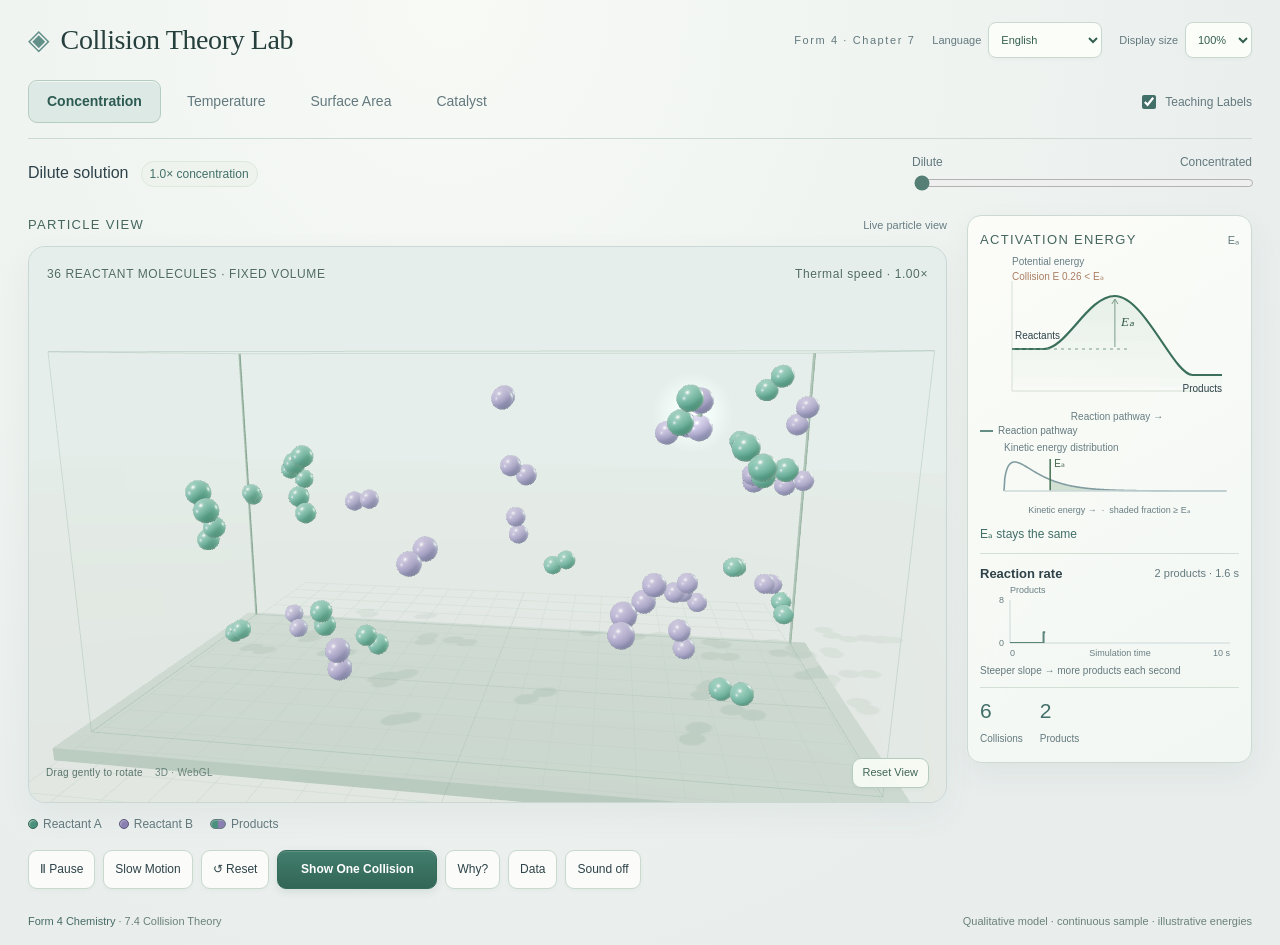
==== commit 68f03845: "Make concentration and temperature changes clearer and remove comparison cards" ====
--- a/outputs/collision-theory-lab.html
+++ b/outputs/collision-theory-lab.html
@@ -34,10 +34,10 @@
       if(!['concentration','temperature','surface','catalyst'].includes(factor))throw new RangeError('Unknown factor: '+factor);
       this.factor=factor;this.level=clamp(Number(level)||0,0,1);
       if(factor==='surface')this.level=Math.round(this.level*2)/2;if(factor==='catalyst')this.level=this.level>=.5?1:0;
-      this.targetTemperature=factor==='temperature'?1+1.6*this.level:1;
+      this.targetTemperature=factor==='temperature'?1+3*this.level:1;
       this.ea=factor==='catalyst'&&this.level>=.5?.58:1.45;
       this.n=factor==='surface'?1+Math.round(this.level*2):1;
-      this.count=factor==='concentration'?36+2*Math.round(this.level*18):36;
+      this.count=factor==='concentration'?36+4*Math.round(this.level*18):36;
       const active=this.particles.filter(p=>!p.retiring);
       if(active.length>this.count)active.slice(this.count).forEach(p=>p.retiring=true);
       for(let i=active.length;i<this.count;i++)this.particles.push(this.create(i));
@@ -129,7 +129,7 @@
    this.materials=[new T.MeshPhysicalMaterial({color:'#4a927e',metalness:.23,roughness:.25,clearcoat:.65,clearcoatRoughness:.2,envMapIntensity:.8,transparent:true}),new T.MeshPhysicalMaterial({color:'#8b80b2',metalness:.18,roughness:.28,clearcoat:.6,clearcoatRoughness:.2,envMapIntensity:.8,transparent:true})];
    this.atoms=this.materials.map(mat=>{const mesh=new T.InstancedMesh(this.sphere,mat,420);mesh.instanceMatrix.setUsage(T.DynamicDrawUsage);mesh.castShadow=true;mesh.frustumCulled=false;this.scene.add(mesh);return mesh;});
    this.bondMaterial=new T.MeshStandardMaterial({color:'#768b82',metalness:.48,roughness:.3,transparent:true});this.bonds=new T.InstancedMesh(this.cylinder,this.bondMaterial,300);this.bonds.instanceMatrix.setUsage(T.DynamicDrawUsage);this.bonds.frustumCulled=false;this.scene.add(this.bonds);
-   this.trailGeometry=new T.BufferGeometry();this.trailArray=new Float32Array(72*6);this.trailGeometry.setAttribute('position',new T.BufferAttribute(this.trailArray,3));this.trails=new T.LineSegments(this.trailGeometry,new T.LineBasicMaterial({color:'#6e9186',transparent:true,opacity:.15,depthWrite:false}));this.scene.add(this.trails);
+   this.trailGeometry=new T.BufferGeometry();this.trailArray=new Float32Array(108*6);this.trailGeometry.setAttribute('position',new T.BufferAttribute(this.trailArray,3));this.trails=new T.LineSegments(this.trailGeometry,new T.LineBasicMaterial({color:'#6e9186',transparent:true,opacity:.3,depthWrite:false}));this.scene.add(this.trails);
    const mineral=document.createElement('canvas');mineral.width=mineral.height=128;const mc=mineral.getContext('2d'),pixels=mc.createImageData(128,128);for(let y=0;y<128;y++)for(let x=0;x<128;x++){const i=(y*128+x)*4,n=170+26*Math.sin(x*.14+Math.sin(y*.07)*3)+8*Math.sin(x*1.71+y*2.53);pixels.data[i]=n;pixels.data[i+1]=n;pixels.data[i+2]=n;pixels.data[i+3]=255;}mc.putImageData(pixels,0,0);this.mineralTexture=new T.CanvasTexture(mineral);
    this.solidMaterial=new T.MeshPhysicalMaterial({color:'#8c84bb',roughness:.58,metalness:.12,clearcoat:.3,bumpMap:this.mineralTexture,bumpScale:.027,transparent:true});this.solidMesh=new T.InstancedMesh(this.box,this.solidMaterial,216);this.solidMesh.castShadow=true;this.solidMesh.receiveShadow=true;this.solidMesh.frustumCulled=false;this.scene.add(this.solidMesh);this.solidCells=Array.from({length:216},()=>({x:0,y:0,z:0,tx:0,ty:0,tz:0}));
    this.siteMesh=new T.InstancedMesh(this.sphere,new T.MeshStandardMaterial({color:'#b8b2e1',emissive:'#504675',emissiveIntensity:.17,roughness:.5,transparent:true}),200);this.scene.add(this.siteMesh);
@@ -200,6 +200,7 @@
    const stage=t<1.2?'Following a collision':t<3.1?'Particles approach':t<3.8?'Energy and orientation check':good?(t<5.4?'Bonds rearrange continuously':t<7?'Products form':'Returning to the chamber'):(reading.orientation?'Insufficient energy · molecules rebound':'Wrong orientation · molecules rebound');
    if(r.stage!==stage){r.stage=stage;this.lab.$('replay-stage').textContent=this.lab.t(stage);}
    const checked=t>=3.3;this.lab.$('energy-check').className='check '+(checked?(reading.energy>=reading.ea?'pass':'fail'):'');this.lab.$('orientation-check').className='check '+(checked?(reading.orientation?'pass':'fail'):'');
+   this.lab.$('energy-check').textContent=this.lab.t(checked?(reading.energy>=reading.ea?'✓ Energy ≥ Eₐ':'× Energy < Eₐ'):'Energy ≥ Eₐ');this.lab.$('orientation-check').textContent=this.lab.t(checked?(reading.orientation?'✓ Correct orientation':'× Wrong orientation'):'Correct orientation');
    this.lab.$('spatial-energy').hidden=t<1.3;this.lab.$('spatial-energy').textContent=this.lab.t('Collision energy')+' '+(reading.energy*ramp).toFixed(2)+'   /   Eₐ '+this.lab.displayEa.toFixed(2);
    this.lab.$('demo-note').textContent=this.lab.t('Controlled example · live sample held');
    if(!r.sounded&&t>=3.35){this.lab.sound?.impact(good);r.sounded=true;}
@@ -222,7 +223,7 @@
     if(gi<16&&e.age<.35){const s=this.eventGlows[gi++];s.visible=this.sampleOpacity>.01;s.position.set(e.x,e.y,e.z);s.scale.setScalar(e.effective?1.8:.65);s.material.opacity=(1-e.age/.35)*(e.effective?.5:.2)*this.sampleOpacity;}
    }
    for(let type=0;type<2;type++){this.atoms[type].count=this.atomCounts[type];this.atoms[type].instanceMatrix.needsUpdate=true;this.materials[type].opacity=this.sampleOpacity;this.atoms[type].visible=this.sampleOpacity>.01;}this.bonds.count=this.bondCount;this.bonds.instanceMatrix.needsUpdate=true;this.bondMaterial.opacity=this.sampleOpacity;this.bonds.visible=this.sampleOpacity>.01;
-   let ti=0;for(const p of m.particles){if(ti>=72||p.hidden>0||p.retiring)continue;const i=ti++*6,tail=clamp((m.temperature-1)*.1,0,.16);this.trailArray.set([p.x,p.y,p.z,p.x-p.vx*tail,p.y-p.vy*tail,p.z-p.vz*tail],i);}this.trailGeometry.setDrawRange(0,ti*2);this.trailGeometry.attributes.position.needsUpdate=true;this.trails.visible=m.temperature>1.1&&this.focus<.1;
+   let ti=0;for(const p of m.particles){if(ti>=108||p.hidden>0||p.retiring)continue;const i=ti++*6,tail=clamp((m.temperature-1)*.06,0,.12)*p.fade;this.trailArray.set([p.x,p.y,p.z,p.x-p.vx*tail,p.y-p.vy*tail,p.z-p.vz*tail],i);}this.trailGeometry.setDrawRange(0,ti*2);this.trailGeometry.attributes.position.needsUpdate=true;this.trails.visible=m.temperature>1.1&&lab.playing&&!r&&this.focus<.1;
    this.updateSolids(dt);this.demo.visible=!!r;this.renderDemo();
    const selected=this.hover;this.highlight.visible=!!selected&&!r&&selected.hidden<=0;
    if(this.highlight.visible)this.highlight.position.set(selected.x,selected.y,selected.z);
@@ -298,8 +299,8 @@
 
   const MALAY = {"Collision Theory Lab": "Makmal Teori Perlanggaran", "Collision Theory Lab · Form 4 Chemistry": "Makmal Teori Perlanggaran · Kimia Tingkatan 4", "Form 4 · Chapter 7": "Tingkatan 4 · Bab 7", "Language": "Bahasa", "Display size": "Saiz paparan", "Concentration": "Kepekatan", "Temperature": "Suhu", "Surface Area": "Luas Permukaan", "Catalyst": "Mangkin", "Dilute": "Cair", "Concentrated": "Pekat", "Reactant concentration": "Kepekatan bahan tindak balas", "Same volume · same temperature": "Isipadu sama · suhu sama", "More particles in the same volume": "Lebih banyak zarah dalam isipadu yang sama", "More collisions each second": "Lebih banyak perlanggaran setiap saat", "More effective collisions": "Lebih banyak perlanggaran berkesan", "Faster reaction": "Tindak balas lebih cepat", "Fewer particles in the same volume": "Lebih sedikit zarah dalam isipadu yang sama", "Fewer collisions each second": "Lebih sedikit perlanggaran setiap saat", "Fewer effective collisions": "Lebih sedikit perlanggaran berkesan", "Slower reaction": "Tindak balas lebih perlahan", "Cooler": "Lebih sejuk", "Hotter": "Lebih panas", "Same particle number · same Eₐ": "Bilangan zarah sama · Eₐ sama", "Particles move faster": "Zarah bergerak lebih laju", "More collisions have energy ≥ Eₐ": "Lebih banyak perlanggaran mempunyai tenaga ≥ Eₐ", "Particles move more slowly": "Zarah bergerak lebih perlahan", "Fewer collisions have energy ≥ Eₐ": "Lebih sedikit perlanggaran mempunyai tenaga ≥ Eₐ", "One large piece": "Satu ketulan besar", "Small pieces": "Ketulan kecil", "Solid fragmentation": "Pemecahan pepejal", "Same solid volume · same temperature": "Isipadu pepejal sama · suhu sama", "Same solid split into smaller pieces": "Pepejal yang sama dipecahkan menjadi ketulan lebih kecil", "More exposed collision sites": "Lebih banyak tapak perlanggaran terdedah", "One large piece of solid": "Satu ketulan pepejal yang besar", "Fewer exposed collision sites": "Lebih sedikit tapak perlanggaran terdedah", "Without catalyst": "Tanpa mangkin", "With catalyst": "Dengan mangkin", "Same particles · same thermal speed": "Zarah sama · kelajuan terma sama", "An alternative reaction pathway": "Laluan tindak balas alternatif", "Lower activation energy, Eₐ": "Tenaga pengaktifan lebih rendah, Eₐ", "More collisions become effective": "Lebih banyak perlanggaran menjadi berkesan", "Original reaction pathway": "Laluan tindak balas asal", "Higher activation energy, Eₐ": "Tenaga pengaktifan lebih tinggi, Eₐ", "Fewer collisions become effective": "Lebih sedikit perlanggaran menjadi berkesan", "Teaching Labels": "Label Pengajaran", "Dilute solution": "Larutan cair", "More particles, same space": "Lebih banyak zarah, ruang sama", "Warmer particles, more energy": "Zarah lebih panas, tenaga lebih tinggi", "Cooler particles": "Zarah lebih sejuk", "Smaller pieces, more exposed sites": "Ketulan lebih kecil, lebih banyak tapak terdedah", "A lower energy pathway": "Laluan dengan tenaga lebih rendah", "The original energy pathway": "Laluan tenaga asal", "Catalyst present": "Mangkin hadir", "Catalyst absent": "Mangkin tiada", "Particle View": "Paparan Zarah", "Live particle view": "Paparan zarah langsung", "Playback": "Kawalan Main", "Ⅱ Pause": "Ⅱ Jeda", "▷ Play": "▷ Main", "Slow Motion": "Gerak Perlahan", "Slow Motion · ¼×": "Gerak Perlahan · ¼×", "Slow motion": "Gerak perlahan", "Paused": "Dijeda", "↺ Reset": "↺ Tetap Semula", "Pause animation": "Jeda animasi", "Play animation": "Mainkan animasi", "SAME VOLUME": "ISIPADU SAMA", "EXPOSED SOLID SURFACES": "PERMUKAAN PEPEJAL TERDEDAH", "Reactant A": "Reaktan A", "Reactant B": "Reaktan B", "Products": "Hasil", "Reactants": "Reaktan", "One collision, up close": "Satu perlanggaran dari dekat", "Back to Particle View": "Kembali ke Paparan Zarah", "Wrong Orientation": "Orientasi Salah", "Too Little Energy": "Tenaga Tidak Mencukupi", "Effective Collision": "Perlanggaran Berkesan", "Correct orientation": "Orientasi betul", "Energy ≥ Eₐ": "Tenaga ≥ Eₐ", "× Energy < Eₐ": "× Tenaga < Eₐ", "✓ Energy ≥ Eₐ": "✓ Tenaga ≥ Eₐ", "× Wrong orientation": "× Orientasi salah", "✓ Correct orientation": "✓ Orientasi betul", "Particles approach": "Zarah menghampiri satu sama lain", "Contact · slow down and observe": "Sentuhan · perhatikan dengan teliti", "Compare energy and reactive faces": "Bandingkan tenaga dan orientasi reaktan", "Old bonds weaken · new bonds form": "Ikatan lama melemah · ikatan baharu terbentuk", "Two products separate": "Dua molekul hasil berpisah", "Energy below Eₐ → reactants separate unchanged": "Tenaga di bawah Eₐ → reaktan berpisah tanpa perubahan", "Wrong orientation → reactants separate unchanged": "Orientasi salah → reaktan berpisah tanpa perubahan", "Collision close-up": "Perlanggaran dari dekat", "Activation Energy": "Tenaga Pengaktifan", "Reaction pathway": "Laluan tindak balas", "With catalyst · available pathway": "Dengan mangkin · laluan alternatif", "Eₐ stays the same": "Eₐ kekal sama", "Lower Eₐ · same thermal speed": "Eₐ lebih rendah · kelajuan terma sama", "Add catalyst to lower Eₐ": "Tambah mangkin untuk merendahkan Eₐ", "More energy ≥ Eₐ · barrier unchanged": "Lebih banyak tenaga ≥ Eₐ · halangan kekal sama", "Lower kinetic energy · same barrier": "Tenaga kinetik lebih rendah · halangan sama", "Show One Collision": "Papar Satu Perlanggaran", "Why?": "Mengapa?", "The cause → effect": "Sebab → kesan", "Experiment": "Eksperimen", "Reaction Rate": "Kadar Tindak Balas", "Graph": "Graf", "Main sample held while the collision replays.": "Simulasi utama dijeda semasa perlanggaran dimainkan semula.", "A flash marks contact. Joined teal–violet pairs are products.": "Kilatan menandakan sentuhan. Pasangan hijau–ungu yang terikat ialah hasil tindak balas.", "Which collisions count?": "Perlanggaran manakah yang dikira?", "Last 10 simulation seconds": "10 saat simulasi terakhir", "Reactant collisions": "Perlanggaran reaktan", "Effective collisions": "Perlanggaran berkesan", "Only effective collisions make products.": "Hanya perlanggaran berkesan menghasilkan hasil tindak balas.", "Reaction rate": "Kadar tindak balas", "Live product trace": "Graf hasil secara langsung", "Steeper slope → more products each second": "Kecerunan lebih curam → lebih banyak hasil setiap saat", "At the experiment bench": "Di meja eksperimen", "A slower stream of bubbles": "Aliran gelembung lebih perlahan", "A faster stream of bubbles": "Aliran gelembung lebih cepat", "A gas-forming reaction · schematic": "Tindak balas menghasilkan gas · skema", "Same mass of solid · more exposed area": "Jisim pepejal sama · lebih luas permukaan terdedah", "Same temperature · an alternative pathway": "Suhu sama · laluan alternatif", "Continuous sample · reactants replenished": "Sampel berterusan · reaktan dibekalkan semula", "7.4 · Collision Theory": "7.4 · Teori Perlanggaran", "Qualitative model · illustrative particles & energies": "Model kualitatif · zarah dan tenaga sebagai ilustrasi", "Potential energy": "Tenaga keupayaan", "Reaction pathway →": "Laluan tindak balas →", "Kinetic energy distribution": "Taburan tenaga kinetik", "Kinetic energy →  ·  shaded fraction ≥ Eₐ": "Tenaga kinetik → · pecahan berlorek ≥ Eₐ", "Simulation time": "Masa simulasi", "Collision energy": "Tenaga perlanggaran", "Approaching": "Menghampiri", "Catalysed barrier": "Halangan bermangkin", "Activation barrier": "Halangan pengaktifan", "Same atoms · new bonds": "Atom sama · ikatan baharu", "Two AB products": "Dua molekul hasil AB", "Reactants remain unchanged": "Reaktan kekal tanpa perubahan", "Approach": "Hampiri", "Contact": "Sentuh", "Test": "Uji", "Reorganise": "Susun semula", "Separate": "Berpisah", "Rebound": "Melantun", "Collision theory interactive laboratory": "Makmal interaktif teori perlanggaran", "Select one factor": "Pilih satu faktor", "Collision example": "Contoh perlanggaran", "Learning sequence": "Urutan pembelajaran", "Moving reactant molecules; failed collisions bounce apart and effective collisions form products.": "Molekul reaktan bergerak; perlanggaran tidak berkesan menyebabkan reaktan melantun, manakala perlanggaran berkesan membentuk hasil tindak balas.", "Step-by-step collision showing approach, energy and orientation checks, and bond rearrangement.": "Perlanggaran langkah demi langkah menunjukkan zarah menghampiri, semakan tenaga dan orientasi, serta penyusunan semula ikatan.", "Exothermic energy profile showing activation energy measured from reactants to the peak.": "Profil tenaga eksotermik menunjukkan tenaga pengaktifan yang diukur dari aras tenaga reaktan ke puncak.", "Energy distribution: the shaded tail shows the fraction with sufficient energy. Temperature widens the spread; catalyst moves the threshold lower.": "Taburan tenaga: bahagian hujung berlorek menunjukkan pecahan zarah dengan tenaga mencukupi. Suhu meluaskan taburan; mangkin merendahkan ambang tenaga.", "Cumulative products against simulation time. A steeper slope means a faster reaction.": "Jumlah hasil melawan masa simulasi. Kecerunan lebih curam menunjukkan tindak balas lebih cepat.", "Schematic gas-forming experiment; bubble production follows successful particle collisions.": "Skema eksperimen yang menghasilkan gas; penghasilan gelembung mengikuti perlanggaran zarah yang berkesan."};
 
-  Object.assign(MALAY,{"Add catalyst · same energy": "Tambah mangkin · tenaga sama", "Remove catalyst · same energy": "Buang mangkin · tenaga sama", "7.4 Collision Theory": "7.4 Teori Perlanggaran", "· 7.4 Collision Theory": "· 7.4 Teori Perlanggaran", "Drag gently to rotate": "Seret perlahan untuk putar", "Reset View": "Tetapkan Semula Pandangan", "Sound off": "Bunyi dimatikan", "Sound on": "Bunyi dihidupkan", "Speed": "Kelajuan", "Kinetic energy": "Tenaga kinetik", "Collision energy": "Tenaga perlanggaran", "Illustrative units": "Unit ilustrasi", "Collisions": "Perlanggaran", "Form 4 Chemistry": "Kimia Tingkatan 4", "Following a collision": "Mengikuti perlanggaran", "Energy and orientation check": "Semakan tenaga dan orientasi", "Bonds rearrange continuously": "Ikatan disusun semula secara berterusan", "Products form": "Hasil terbentuk", "Returning to the chamber": "Kembali ke kebuk", "Insufficient energy · molecules rebound": "Tenaga tidak mencukupi · molekul melantun", "Wrong orientation · molecules rebound": "Orientasi salah · molekul melantun", "Controlled example · live sample held": "Contoh terkawal · sampel langsung dijeda", "Close molecule information": "Tutup maklumat molekul", "Qualitative model · continuous sample · illustrative energies": "Model kualitatif · sampel berterusan · tenaga ilustrasi", "3D · efficient mode": "3D · mod cekap", "Compatibility view · WebGL unavailable": "Paparan serasi · WebGL tidak tersedia", "Graphics paused · reload to restore": "Grafik dijeda · muat semula untuk pulih", "3D molecular chamber. Drag to rotate. Arrow keys rotate; Home resets the view.": "Kebuk molekul 3D. Seret untuk putar. Kekunci anak panah memutar; Home menetapkan semula pandangan."});
-  const IMMERSIVE_CSS=":host{--ink:#e0edf0;--muted:#9bb4bf;--teal:#72d7c7;--edge:#749cac30;--panel:#102530;--soft:#18333e;color:var(--ink);color-scheme:dark;font:14px/1.5 'Segoe UI',Arial,sans-serif;container-type:inline-size}\n.lab{container-type:inline-size;max-width:1800px;margin:auto;padding:22px 28px 16px;min-width:0}\n.heading{align-items:center;margin-bottom:22px;gap:18px}.heading h1{font:500 28px/1.15 'Segoe UI',sans-serif;letter-spacing:-1px}.heading h1:before{content:'\u25c8';color:#73d3c7;margin-right:11px;font-weight:300}.header-meta{gap:17px}.eyebrow{font-size:11px;letter-spacing:1.6px;color:#8eafb9}.language-picker{font-size:11px;color:#a5bdc7}.language-picker select{background:#142e3b;color:#deedf0;border:1px solid #759bac42;border-radius:8px;padding:8px;min-height:36px}.workspace{border:0;box-shadow:none;background:transparent;overflow:visible}.controls{padding:0 0 15px;border-bottom:1px solid var(--edge);gap:12px}.factors{gap:7px}.factor{color:#b3c8d0;padding:10px 18px;border:1px solid transparent;font-size:14px;background:transparent;border-radius:9px}.factor[aria-pressed=true]{background:#24464d;color:#adf3df;border-color:#65b6a853}.label-switch{font-size:12px}.condition{padding:14px 0 20px;grid-template-columns:minmax(0,1fr) minmax(200px,340px);gap:18px;border:0}.condition-top{gap:12px}.condition h2{font-size:16px;color:#dcebf0}.badge{font-size:12px;color:#83cec4}.range-labels{font-size:12px}.toggle{background:#122b36;border:1px solid var(--edge)}.toggle button{color:#a8c2cb;font-size:13px}.toggle button[aria-pressed=true]{background:#28524f;color:#c0f3df}.layout{grid-template-columns:minmax(0,1fr) 285px;gap:20px;align-items:start}.left,.right{padding:0;border:0;min-width:0}.panel-head{margin-bottom:11px}.panel-head h2{font-size:13px;text-transform:uppercase;letter-spacing:1.3px;color:#b0cbd3;font-weight:500}.particle-tools .live{font-size:11px;color:#91b5c1;display:inline}.playback{display:none}.vessel{border:1px solid #72b8c131;background:#091a23;border-radius:17px;box-shadow:0 20px 65px #0003;overflow:hidden;isolation:isolate}.vessel:after{display:none}.particle-canvas{width:100%;height:clamp(440px,61vh,680px);min-height:440px;aspect-ratio:auto;touch-action:pan-y;cursor:grab;display:block}.particle-canvas:active{cursor:grabbing}.vessel-label,.speed-label{font-size:10px;color:#a4c2cc;top:18px;letter-spacing:.6px;z-index:1}.vessel-label{left:18px;max-width:55%}.speed-label{right:18px;text-align:right}.legend{margin-top:12px;gap:17px;font-size:12px;color:#a9c0c9}.swatch{background:#36bfbf;border-color:#68ddcd}.swatch.b{background:#9c85e5;border-color:#b6a4f3}.swatch.product{background:linear-gradient(90deg,#36bfbf 50%,#9c85e5 50%)}.scene-footer{display:flex;justify-content:space-between;align-items:center;gap:12px;position:absolute;bottom:14px;left:17px;right:17px;pointer-events:none;z-index:2;font-size:10px;color:#a5c3ce;letter-spacing:.3px}.scene-footer button{pointer-events:auto;min-height:30px;font-size:11px;padding:5px 10px}.scene-hint{display:flex;gap:12px}.render-status{opacity:.6}.right{border:1px solid #6c9daa28;border-radius:14px;background:linear-gradient(155deg,#1a3441a8,#102632a8);padding:18px 15px;backdrop-filter:blur(16px);box-shadow:0 16px 30px #0001}.energy-canvas{height:200px}.energy-spread{height:98px;margin:2px 0 12px}.energy-note{font-size:12px;min-height:36px;color:#8dd1c2}.energy-legend{font-size:10px}.path-key:before{border-color:#8dd1c2}.right .rate-box{border-top:1px solid var(--edge);padding-top:16px;margin-top:15px}.rate-head h2{font-size:13px}.rate-head{flex-wrap:wrap;gap:6px}.rate-head span{font-size:11px}.rate-canvas{height:115px}.right .tiny{font-size:10px}.live-stats{display:flex;gap:18px;border-top:1px solid var(--edge);padding-top:13px;margin-top:13px}.live-stats strong{display:block;font-weight:500;font-size:23px;font-variant-numeric:tabular-nums;color:#b4e4db}.live-stats span{font-size:10px;color:#9ab8c3}.actions{border:0;padding:21px 0 12px;gap:8px;flex-wrap:wrap;justify-content:flex-start}.btn{min-height:42px;padding:9px 15px;background:#162f3c;border:1px solid #729cac37;color:#c7dae2;border-radius:9px;font-size:13px;box-shadow:0 5px 12px #0001;transition:transform .16s,background .16s,border-color .16s}.btn:hover{background:#244653;transform:translateY(-1px);border-color:#94c2cc55}.btn:active{transform:scale(.97)}.btn.primary{background:#9bdccc;border-color:#9bdccc;color:#123d39;font-weight:600}.btn.primary:hover{background:#b6ebdd}.btn[aria-pressed=true],.btn[aria-expanded=true]{background:#2a534f;border-color:#6fa99a;color:#c2f6e5}.actions .btn:not(.primary){min-width:0}.actions .primary{min-width:180px}.actions #show-collision{margin-left:10px}.actions #why{margin-left:auto}.disclosure{margin-top:15px;border:1px solid var(--edge);border-radius:14px;background:#16303ac4;padding:23px;animation:panel-enter .25s ease}.chain li{color:#c0d5dc}.chain li:last-child{color:#92d4bd}.chain-dot{background:#163e40;border-color:#699f92}.chain li:last-child .chain-dot{background:#96d9bf}.chain li:not(:last-child):after{color:#659c96}.bottom{grid-template-columns:1fr}.meters{max-width:700px}.meter-track{background:#263e47}.meter-fill{background:#718eac}.meter-fill.effective{background:#73c5b3}.meter-row{grid-template-columns:145px minmax(40px,1fr) 40px;font-size:12px}.experiment canvas{background:#27434d}.experiment .observation{color:#a1d8c5}.sample-note{color:#9bb6c0}.footer{color:#7fa4b2}.vessel:has(.replay:not([hidden])){min-height:0}.vessel>.replay{background:transparent;pointer-events:none;inset:0;z-index:3;display:block}.replay-top{pointer-events:auto;padding:60px 16px 0;align-items:flex-start}.replay-top h3{font-size:13px;color:#cce7e8;padding:5px 0}.replay-top button,.replay-options button{background:#142e3eea;border:1px solid #88acb44a;color:#bed7dd;backdrop-filter:blur(12px);border-radius:7px;font-size:11px}.replay-options{pointer-events:auto;padding:9px 16px;gap:6px}.replay-options button[aria-pressed=true]{background:#28534fea;color:#c3f2dd;border-color:#86baa7}.replay canvas{display:none}.checks{position:absolute;bottom:71px;left:0;right:0;margin:0 8px}.check{font-size:11px;background:#203a48e8;color:#b7cbd4;border:1px solid #698c9b32;backdrop-filter:blur(8px)}.check.pass{background:#204d46e8;color:#b6eed4;border-color:#5c9f87}.check.fail{background:#543c35e8;color:#f0c7a8;border-color:#9c7459}.replay-stage{position:absolute;bottom:43px;left:4px;right:4px;color:#e0f0ee;font-size:13px;margin:0}.spatial-energy{position:absolute;left:10%;right:10%;bottom:111px;text-align:center;letter-spacing:.3px;font-size:12px;color:#b4e2df;text-shadow:0 2px 9px #001b25;pointer-events:none}.demo-note{position:absolute;top:135px;left:17px;font-size:10px;color:#a9c3cc}.inspector{position:absolute;top:57px;left:17px;z-index:4;background:#112c3aeb;border:1px solid #789faa55;border-radius:10px;padding:13px 34px 13px 14px;backdrop-filter:blur(14px);font-size:12px;color:#b9d3db;box-shadow:0 10px 24px #0002}.inspector strong{display:block;font-size:14px;color:#d2eee9;margin-bottom:4px}.inspector span{display:block}.inspector button{position:absolute;right:4px;top:4px;border:0;background:transparent;color:#aac4d0;min-height:25px}.studio-foot{display:flex;justify-content:space-between;gap:15px;flex-wrap:wrap;font-size:11px;color:#7f9da9;margin-top:16px}.studio-foot b{color:#a9d3d1;font-weight:500}.sound-label{white-space:nowrap}input[type=range]{accent-color:#92d8c6}button:focus-visible,select:focus-visible,input:focus-visible,canvas:focus-visible{outline:2px solid #a4eee0;outline-offset:4px}.no-labels .teaching{visibility:hidden}.no-labels .spatial-energy{visibility:visible}\n@keyframes panel-enter{from{opacity:0;transform:translateY(7px)}to{opacity:1;transform:none}}\n@container(max-width:1000px){.lab{padding:18px}.heading{align-items:flex-start}.header-meta{gap:9px;flex-wrap:wrap;justify-content:flex-end}.eyebrow{width:100%;text-align:right}.layout{grid-template-columns:minmax(0,1fr) 245px;gap:14px}.right{padding:15px 10px}.factor{padding:9px 12px}.particle-canvas{height:480px;min-height:480px}.heading h1{font-size:25px}.actions .btn{padding:8px 12px;font-size:12px}}\n@container(max-width:760px){.layout{grid-template-columns:1fr}.right{display:grid;grid-template-columns:1fr 1fr;gap:0 16px}.right>.panel-head{grid-column:1/-1}.right .rate-box{grid-column:2;grid-row:2/6;margin:0;border:0;padding:0;align-self:center}.energy-canvas,.energy-spread,.energy-legend,.energy-note{grid-column:1}.live-stats{grid-column:1/-1}.right .rate-canvas{height:150px}.particle-canvas{height:480px;min-height:440px}.actions #why{margin-left:0}.actions #show-collision{margin-left:0}.heading{flex-wrap:wrap;gap:12px}.header-meta{justify-content:flex-start;width:100%;gap:16px}.eyebrow{width:auto;text-align:left}.controls{align-items:center}.factor{font-size:13px}.factors{display:flex}.condition{grid-template-columns:1fr;gap:13px}.legend{font-size:11px}.scene-hint{gap:5px}.scene-footer{font-size:9px}}\n@container(max-width:480px){.lab{padding:14px 10px}.heading h1{font-size:24px}.header-meta{gap:9px}.eyebrow{font-size:10px;letter-spacing:.7px}.language-picker{font-size:10px;gap:4px}.language-picker select{padding:6px;font-size:11px;max-width:126px}.controls{align-items:flex-start}.factors{display:grid;grid-template-columns:1fr 1fr;gap:4px;flex:1}.factor{padding:8px 9px;font-size:12px}.label-switch{font-size:10px;white-space:normal;width:65px;line-height:1.3;padding:8px 0}.condition h2{font-size:14px}.badge{font-size:11px}.particle-canvas{height:470px;min-height:470px}.vessel-label,.speed-label{font-size:8px;top:14px}.vessel-label{left:12px;max-width:48%}.speed-label{right:12px;max-width:44%}.replay-top{padding:51px 10px 0;gap:6px}.replay-top h3{font-size:11px;max-width:110px}.replay-top button{font-size:10px;max-width:150px}.replay-options{padding:9px 10px;gap:4px}.replay-options button{font-size:10px;padding:5px}.demo-note{top:149px;font-size:9px;left:11px}.scene-footer{left:11px;right:11px;bottom:11px}.scene-hint{flex-direction:column;gap:0}.render-status{display:none}.legend{gap:10px;font-size:10px}.actions{gap:6px}.actions .btn{font-size:12px;padding:8px 10px;min-height:40px}.actions .primary{min-width:0;flex:1 1 55%}.right{display:block;padding:16px}.right .rate-box{border-top:1px solid var(--edge);margin-top:16px;padding-top:16px}.energy-canvas{height:190px}.energy-spread{height:96px}.energy-note{min-height:0}.meter-row{grid-template-columns:110px minmax(20px,1fr) 32px}.studio-foot{font-size:10px}.spatial-energy{font-size:11px;left:3%;right:3%}}\n@container(max-width:270px){.header-meta{gap:7px}.language-picker{flex-wrap:wrap}.heading h1{font-size:20px}.eyebrow{width:100%}.label-switch{width:52px}.factor{font-size:11px;padding:7px 5px}.particle-canvas{height:390px;min-height:390px}.replay-top h3{display:none}.replay-options{gap:3px}.replay-options button{font-size:9px}.demo-note{top:155px}.checks{gap:3px}.check{font-size:9px;padding:4px}.replay-stage{font-size:11px}.scene-hint{display:none}.vessel-label,.speed-label{letter-spacing:0}.legend{gap:6px}.energy-legend{flex-wrap:wrap}.actions .primary{flex-basis:100%}}\n@media(prefers-reduced-motion:reduce){*{animation:none!important;transition:none!important}}\n\n/* Explicit component foundations keep controls clear at every text scale. */\n.header-meta{display:flex;align-items:center;justify-content:flex-end;flex-wrap:wrap}.language-picker{display:flex;align-items:center;gap:7px}.language-picker select{font:inherit}.heading h1{color:#e0edf0}.controls,.actions{background:transparent}.controls{display:flex}.badge{background:#2b4c504f;border:1px solid #73b5a433;padding:3px 8px;border-radius:20px}.vessel-label,.speed-label{text-shadow:none}.energy-note{border-color:var(--edge)}.large-display .header-meta{width:100%;justify-content:flex-start}.scene-footer .btn{background:#183c48cf}.factor:hover{background:#244653;color:#d4eee9}\n\n\n@container(min-width:1001px){.particle-canvas{height:clamp(360px,calc(100dvh - 345px),640px);min-height:360px}.right .energy-canvas{height:177px}.right .energy-spread{height:87px}.right .rate-canvas{height:89px}.right .energy-note{min-height:0}.right{padding:16px 14px}.left .actions{padding-top:17px}.left .actions .btn{padding:8px 11px;font-size:12px;min-height:39px}.left .actions #show-collision{margin-left:0;min-width:160px}.left .actions #why{margin-left:0}}\n@container(max-width:760px){.left .actions{padding-bottom:10px}.header-meta{justify-content:flex-start}.right{margin-top:0}}\n\n\n.btn.primary[aria-expanded=true]{background:#a4e0cd;color:#153e38;border-color:#9bdccc}.left .actions{width:100%}.header-meta{font-size:12px}\n@container(min-width:1001px){.right{padding:14px 12px}.right .panel-head{margin-bottom:2px}.right .energy-canvas{height:171px}.right .energy-spread{height:78px;margin:0 0 5px}.right .rate-box{margin-top:10px;padding-top:10px}.right .rate-canvas{height:80px}.live-stats{margin-top:9px;padding-top:7px;gap:17px}.live-stats strong{font-size:21px}.right .energy-note{padding-top:4px}.studio-foot{margin-top:12px}}\n\n\n@container(max-width:480px){.particle-canvas{height:400px;min-height:400px}.language-picker>span{display:inline}.header-meta{gap:10px;justify-content:flex-start}.heading .eyebrow{white-space:normal}.scene-footer{font-size:9px}}\n\n\n@container(max-width:270px){.controls{display:grid;grid-template-columns:minmax(0,1fr);gap:7px}.label-switch{width:auto;justify-self:end;white-space:normal}.factors{width:100%;min-width:0}.factor{min-width:0}.panel-head{flex-wrap:wrap}.heading h1{overflow-wrap:anywhere}.header-meta{min-width:0}}\n\n\n.vessel:has(.replay:not([hidden])) .scene-footer{visibility:hidden}.checks{bottom:52px}.replay-stage{bottom:24px}.replay-options #compare-catalyst{color:#b6e6d2;border-color:#74baa36b}.spatial-energy{bottom:113px}\n@container(max-width:480px){.replay-options #compare-catalyst{font-size:9px}.demo-note{top:170px}.spatial-energy{bottom:108px}}\n\n\n/* Restore the original sage, ivory and muted-violet theme on the immersive layout. */\n:host{--ink:#2d4249;--muted:#63797e;--teal:#426f68;--edge:#cbdad3;--panel:#fbfcf9;--soft:#eef3f0;color:var(--ink);color-scheme:light}\n.heading h1{color:#253f3d;font-family:Georgia,serif;font-weight:500;letter-spacing:-.4px}.heading h1:before{color:#628f88}.eyebrow,.language-picker{color:#63797e}.language-picker select{background:#fbfdf9;color:#355f50;border-color:#c8d9cf;box-shadow:0 2px 4px #35543d07}\n.controls{border-color:#cbdad3}.factor{color:#63797e}.factor:hover{background:#eaf1eb;color:#365f55}.factor[aria-pressed=true]{background:#dce9e4;color:#2d5b52;border-color:#b4cdc0;box-shadow:inset 0 1px #fff9}.condition h2{color:#2d4249}.badge{color:#426f68;background:#eef4ed;border-color:#dce8dc}.toggle{background:#e5ede7;border-color:#cbdad3}.toggle button{color:#63797e}.toggle button[aria-pressed=true]{background:#fbfcf9;color:#326f61;box-shadow:0 2px 4px #294c3810}\n.panel-head h2{color:#45665e}.particle-tools .live{color:#687e83}.vessel{background:#e5eeea;border-color:#c9d8d5;box-shadow:inset 0 2px 7px #526d6512,0 12px 32px #40584c10}.vessel-label,.speed-label{color:#4f6b61;text-shadow:0 1px #fff8}.legend{color:#63797e}.swatch{background:#4a927e;border-color:#386958}.swatch.b{background:#8b80b2;border-color:#62567d}.swatch.product{background:linear-gradient(90deg,#4a927e 50%,#8b80b2 50%);border-color:#687e83}.scene-footer{color:#58746a}.scene-footer .btn{background:#f8fcf4e8;color:#426658;border-color:#b6cbbf}.render-status{opacity:.85}\n.right{background:linear-gradient(150deg,#fcfdf9e8,#f3f7f2e8);border-color:#cbdad3;box-shadow:0 12px 30px #344e4210}.energy-note{color:#426f68}.path-key:before{border-color:#648d83}.path-key.original:before{border-color:#9aacae}.live-stats strong{color:#426f68}.live-stats span{color:#63797e}.right .rate-box,.live-stats{border-color:#d1dfd5}\n.btn{background:#fbfcf9;color:#2d4249;border-color:#c8d9ce;box-shadow:0 2px 4px #304e3a09}.btn:hover{background:#edf3ef;border-color:#a4bfb0}.btn[aria-pressed=true],.btn[aria-expanded=true]{background:#e0ebe5;color:#2f6555;border-color:#b2c9c0}.btn.primary,.btn.primary[aria-expanded=true]{background:linear-gradient(180deg,#427e6e,#326555);border-color:#346b5b;color:#fff;box-shadow:inset 0 1px #ffffff25,0 3px 8px #365e4420}.btn.primary:hover{background:linear-gradient(180deg,#3b7465,#295b4d)}\n.disclosure{background:linear-gradient(135deg,#f6f9f3,#eef4ed);border-color:#cbdad3}.chain li{color:#2d4249}.chain li:last-child{color:#365f54}.chain-dot{background:#edf3ee;border-color:#a2bbb2}.chain li:last-child .chain-dot{background:#648d81;border-color:#648d81}.chain li:not(:last-child):after{color:#8ea99c}.meter-track{background:#e1e9e5}.meter-fill{background:#92a9b1}.meter-fill.effective{background:#648d81}.experiment canvas{background:#edf3ed}.experiment .observation{color:#456b63}.sample-note,.footer{color:#63797e}\n.replay-top h3{color:#355a4c}.replay-top button,.replay-options button{background:#fbfcf9eb;border-color:#c2d4c7;color:#456b58}.replay-top button:hover,.replay-options button:hover{background:#edf3e9}.replay-options button[aria-pressed=true]{background:#dfece1eb;color:#355e50;border-color:#9ebda8}.replay-options #compare-catalyst{color:#386a51;border-color:#8fb29e}.check{background:#edf3eae8;color:#607664;border-color:#c6d8c8}.check.pass{background:#dfebdce8;color:#315e47;border-color:#a0bea2}.check.fail{background:#eee3dbe8;color:#805543;border-color:#c8a995}.replay-stage{color:#365f50;text-shadow:0 1px #fff9}.spatial-energy{color:#355e50;text-shadow:0 1px 5px #f9fcf4}.demo-note{color:#5a7569}.inspector{background:#fbfcf5eb;border-color:#b4cbbd;color:#526d62;box-shadow:0 10px 24px #344e4218}.inspector strong{color:#2f5b4b}.inspector button{color:#587166}.studio-foot{color:#6a8178}.studio-foot b{color:#456b63}input[type=range]{accent-color:#557f75}button:focus-visible,select:focus-visible,input:focus-visible,canvas:focus-visible{outline-color:#648d81}\n.particle-canvas{touch-action:none}\n";
+  Object.assign(MALAY,{"Add catalyst · same energy": "Tambah mangkin · tenaga sama", "Remove catalyst · same energy": "Buang mangkin · tenaga sama", "7.4 Collision Theory": "7.4 Teori Perlanggaran", "· 7.4 Collision Theory": "· 7.4 Teori Perlanggaran", "Drag gently to rotate": "Seret perlahan untuk putar", "Reset View": "Tetapkan Semula Pandangan", "Sound off": "Bunyi dimatikan", "Sound on": "Bunyi dihidupkan", "Speed": "Kelajuan", "Kinetic energy": "Tenaga kinetik", "Collision energy": "Tenaga perlanggaran", "Illustrative units": "Unit ilustrasi", "Collisions": "Perlanggaran", "Form 4 Chemistry": "Kimia Tingkatan 4", "Following a collision": "Mengikuti perlanggaran", "Energy and orientation check": "Semakan tenaga dan orientasi", "Bonds rearrange continuously": "Ikatan disusun semula secara berterusan", "Products form": "Hasil terbentuk", "Returning to the chamber": "Kembali ke kebuk", "Insufficient energy · molecules rebound": "Tenaga tidak mencukupi · molekul melantun", "Wrong orientation · molecules rebound": "Orientasi salah · molekul melantun", "Controlled example · live sample held": "Contoh terkawal · sampel langsung dijeda", "Close molecule information": "Tutup maklumat molekul", "Qualitative model · continuous sample · illustrative energies": "Model kualitatif · sampel berterusan · tenaga ilustrasi", "3D · efficient mode": "3D · mod cekap", "Compatibility view · WebGL unavailable": "Paparan serasi · WebGL tidak tersedia", "Graphics paused · reload to restore": "Grafik dijeda · muat semula untuk pulih", "3D molecular chamber. Drag to rotate. Arrow keys rotate; Home resets the view.": "Kebuk molekul 3D. Seret untuk putar. Kekunci anak panah memutar; Home menetapkan semula pandangan.", "Condition comparison": "Perbandingan keadaan", "Molecules · fixed volume": "Molekul · isipadu tetap", "Particle speed": "Kelajuan zarah", "Activation barrier · Eₐ": "Halangan pengaktifan · Eₐ", "Lowest setting": "Tetapan terendah", "Cooler setting": "Tetapan lebih sejuk", "Target": "Sasaran", "Compare the same collision": "Bandingkan perlanggaran yang sama", "More particles → more frequent collisions": "Lebih banyak zarah → perlanggaran lebih kerap", "Increase concentration to add more particles": "Tingkatkan kepekatan untuk menambah zarah", "Faster motion → more collisions with sufficient energy": "Gerakan lebih laju → lebih banyak perlanggaran bertenaga mencukupi", "Increase temperature to see faster motion": "Tingkatkan suhu untuk melihat gerakan lebih laju", "Lower barrier → more effective collisions · same speed": "Halangan lebih rendah → lebih banyak perlanggaran berkesan · kelajuan sama", "Add a catalyst to lower the barrier · same speed": "Tambah mangkin untuk merendahkan halangan · kelajuan sama", "More exposed sites · same solid volume": "Lebih banyak tapak terdedah · isipadu pepejal sama", "Paused · press Play to see motion": "Dijeda · tekan Main untuk melihat gerakan", "Slow motion is on · switch it off to compare speeds": "Gerak perlahan dihidupkan · matikan untuk membandingkan kelajuan"});
+  const IMMERSIVE_CSS=":host{--ink:#e0edf0;--muted:#9bb4bf;--teal:#72d7c7;--edge:#749cac30;--panel:#102530;--soft:#18333e;color:var(--ink);color-scheme:dark;font:14px/1.5 'Segoe UI',Arial,sans-serif;container-type:inline-size}\n.lab{container-type:inline-size;max-width:1800px;margin:auto;padding:22px 28px 16px;min-width:0}\n.heading{align-items:center;margin-bottom:22px;gap:18px}.heading h1{font:500 28px/1.15 'Segoe UI',sans-serif;letter-spacing:-1px}.heading h1:before{content:'\u25c8';color:#73d3c7;margin-right:11px;font-weight:300}.header-meta{gap:17px}.eyebrow{font-size:11px;letter-spacing:1.6px;color:#8eafb9}.language-picker{font-size:11px;color:#a5bdc7}.language-picker select{background:#142e3b;color:#deedf0;border:1px solid #759bac42;border-radius:8px;padding:8px;min-height:36px}.workspace{border:0;box-shadow:none;background:transparent;overflow:visible}.controls{padding:0 0 15px;border-bottom:1px solid var(--edge);gap:12px}.factors{gap:7px}.factor{color:#b3c8d0;padding:10px 18px;border:1px solid transparent;font-size:14px;background:transparent;border-radius:9px}.factor[aria-pressed=true]{background:#24464d;color:#adf3df;border-color:#65b6a853}.label-switch{font-size:12px}.condition{padding:14px 0 20px;grid-template-columns:minmax(0,1fr) minmax(200px,340px);gap:18px;border:0}.condition-top{gap:12px}.condition h2{font-size:16px;color:#dcebf0}.badge{font-size:12px;color:#83cec4}.range-labels{font-size:12px}.toggle{background:#122b36;border:1px solid var(--edge)}.toggle button{color:#a8c2cb;font-size:13px}.toggle button[aria-pressed=true]{background:#28524f;color:#c0f3df}.layout{grid-template-columns:minmax(0,1fr) 285px;gap:20px;align-items:start}.left,.right{padding:0;border:0;min-width:0}.panel-head{margin-bottom:11px}.panel-head h2{font-size:13px;text-transform:uppercase;letter-spacing:1.3px;color:#b0cbd3;font-weight:500}.particle-tools .live{font-size:11px;color:#91b5c1;display:inline}.playback{display:none}.vessel{border:1px solid #72b8c131;background:#091a23;border-radius:17px;box-shadow:0 20px 65px #0003;overflow:hidden;isolation:isolate}.vessel:after{display:none}.particle-canvas{width:100%;height:clamp(440px,61vh,680px);min-height:440px;aspect-ratio:auto;touch-action:pan-y;cursor:grab;display:block}.particle-canvas:active{cursor:grabbing}.vessel-label,.speed-label{font-size:10px;color:#a4c2cc;top:18px;letter-spacing:.6px;z-index:1}.vessel-label{left:18px;max-width:55%}.speed-label{right:18px;text-align:right}.legend{margin-top:12px;gap:17px;font-size:12px;color:#a9c0c9}.swatch{background:#36bfbf;border-color:#68ddcd}.swatch.b{background:#9c85e5;border-color:#b6a4f3}.swatch.product{background:linear-gradient(90deg,#36bfbf 50%,#9c85e5 50%)}.scene-footer{display:flex;justify-content:space-between;align-items:center;gap:12px;position:absolute;bottom:14px;left:17px;right:17px;pointer-events:none;z-index:2;font-size:10px;color:#a5c3ce;letter-spacing:.3px}.scene-footer button{pointer-events:auto;min-height:30px;font-size:11px;padding:5px 10px}.scene-hint{display:flex;gap:12px}.render-status{opacity:.6}.right{border:1px solid #6c9daa28;border-radius:14px;background:linear-gradient(155deg,#1a3441a8,#102632a8);padding:18px 15px;backdrop-filter:blur(16px);box-shadow:0 16px 30px #0001}.energy-canvas{height:200px}.energy-spread{height:98px;margin:2px 0 12px}.energy-note{font-size:12px;min-height:36px;color:#8dd1c2}.energy-legend{font-size:10px}.path-key:before{border-color:#8dd1c2}.right .rate-box{border-top:1px solid var(--edge);padding-top:16px;margin-top:15px}.rate-head h2{font-size:13px}.rate-head{flex-wrap:wrap;gap:6px}.rate-head span{font-size:11px}.rate-canvas{height:115px}.right .tiny{font-size:10px}.live-stats{display:flex;gap:18px;border-top:1px solid var(--edge);padding-top:13px;margin-top:13px}.live-stats strong{display:block;font-weight:500;font-size:23px;font-variant-numeric:tabular-nums;color:#b4e4db}.live-stats span{font-size:10px;color:#9ab8c3}.actions{border:0;padding:21px 0 12px;gap:8px;flex-wrap:wrap;justify-content:flex-start}.btn{min-height:42px;padding:9px 15px;background:#162f3c;border:1px solid #729cac37;color:#c7dae2;border-radius:9px;font-size:13px;box-shadow:0 5px 12px #0001;transition:transform .16s,background .16s,border-color .16s}.btn:hover{background:#244653;transform:translateY(-1px);border-color:#94c2cc55}.btn:active{transform:scale(.97)}.btn.primary{background:#9bdccc;border-color:#9bdccc;color:#123d39;font-weight:600}.btn.primary:hover{background:#b6ebdd}.btn[aria-pressed=true],.btn[aria-expanded=true]{background:#2a534f;border-color:#6fa99a;color:#c2f6e5}.actions .btn:not(.primary){min-width:0}.actions .primary{min-width:180px}.actions #show-collision{margin-left:10px}.actions #why{margin-left:auto}.disclosure{margin-top:15px;border:1px solid var(--edge);border-radius:14px;background:#16303ac4;padding:23px;animation:panel-enter .25s ease}.chain li{color:#c0d5dc}.chain li:last-child{color:#92d4bd}.chain-dot{background:#163e40;border-color:#699f92}.chain li:last-child .chain-dot{background:#96d9bf}.chain li:not(:last-child):after{color:#659c96}.bottom{grid-template-columns:1fr}.meters{max-width:700px}.meter-track{background:#263e47}.meter-fill{background:#718eac}.meter-fill.effective{background:#73c5b3}.meter-row{grid-template-columns:145px minmax(40px,1fr) 40px;font-size:12px}.experiment canvas{background:#27434d}.experiment .observation{color:#a1d8c5}.sample-note{color:#9bb6c0}.footer{color:#7fa4b2}.vessel:has(.replay:not([hidden])){min-height:0}.vessel>.replay{background:transparent;pointer-events:none;inset:0;z-index:3;display:block}.replay-top{pointer-events:auto;padding:60px 16px 0;align-items:flex-start}.replay-top h3{font-size:13px;color:#cce7e8;padding:5px 0}.replay-top button,.replay-options button{background:#142e3eea;border:1px solid #88acb44a;color:#bed7dd;backdrop-filter:blur(12px);border-radius:7px;font-size:11px}.replay-options{pointer-events:auto;padding:9px 16px;gap:6px}.replay-options button[aria-pressed=true]{background:#28534fea;color:#c3f2dd;border-color:#86baa7}.replay canvas{display:none}.checks{position:absolute;bottom:71px;left:0;right:0;margin:0 8px}.check{font-size:11px;background:#203a48e8;color:#b7cbd4;border:1px solid #698c9b32;backdrop-filter:blur(8px)}.check.pass{background:#204d46e8;color:#b6eed4;border-color:#5c9f87}.check.fail{background:#543c35e8;color:#f0c7a8;border-color:#9c7459}.replay-stage{position:absolute;bottom:43px;left:4px;right:4px;color:#e0f0ee;font-size:13px;margin:0}.spatial-energy{position:absolute;left:10%;right:10%;bottom:111px;text-align:center;letter-spacing:.3px;font-size:12px;color:#b4e2df;text-shadow:0 2px 9px #001b25;pointer-events:none}.demo-note{position:absolute;top:135px;left:17px;font-size:10px;color:#a9c3cc}.inspector{position:absolute;top:57px;left:17px;z-index:4;background:#112c3aeb;border:1px solid #789faa55;border-radius:10px;padding:13px 34px 13px 14px;backdrop-filter:blur(14px);font-size:12px;color:#b9d3db;box-shadow:0 10px 24px #0002}.inspector strong{display:block;font-size:14px;color:#d2eee9;margin-bottom:4px}.inspector span{display:block}.inspector button{position:absolute;right:4px;top:4px;border:0;background:transparent;color:#aac4d0;min-height:25px}.studio-foot{display:flex;justify-content:space-between;gap:15px;flex-wrap:wrap;font-size:11px;color:#7f9da9;margin-top:16px}.studio-foot b{color:#a9d3d1;font-weight:500}.sound-label{white-space:nowrap}input[type=range]{accent-color:#92d8c6}button:focus-visible,select:focus-visible,input:focus-visible,canvas:focus-visible{outline:2px solid #a4eee0;outline-offset:4px}.no-labels .teaching{visibility:hidden}.no-labels .spatial-energy{visibility:visible}\n@keyframes panel-enter{from{opacity:0;transform:translateY(7px)}to{opacity:1;transform:none}}\n@container(max-width:1000px){.lab{padding:18px}.heading{align-items:flex-start}.header-meta{gap:9px;flex-wrap:wrap;justify-content:flex-end}.eyebrow{width:100%;text-align:right}.layout{grid-template-columns:minmax(0,1fr) 245px;gap:14px}.right{padding:15px 10px}.factor{padding:9px 12px}.particle-canvas{height:480px;min-height:480px}.heading h1{font-size:25px}.actions .btn{padding:8px 12px;font-size:12px}}\n@container(max-width:760px){.layout{grid-template-columns:1fr}.right{display:grid;grid-template-columns:1fr 1fr;gap:0 16px}.right>.panel-head{grid-column:1/-1}.right .rate-box{grid-column:2;grid-row:2/6;margin:0;border:0;padding:0;align-self:center}.energy-canvas,.energy-spread,.energy-legend,.energy-note{grid-column:1}.live-stats{grid-column:1/-1}.right .rate-canvas{height:150px}.particle-canvas{height:480px;min-height:440px}.actions #why{margin-left:0}.actions #show-collision{margin-left:0}.heading{flex-wrap:wrap;gap:12px}.header-meta{justify-content:flex-start;width:100%;gap:16px}.eyebrow{width:auto;text-align:left}.controls{align-items:center}.factor{font-size:13px}.factors{display:flex}.condition{grid-template-columns:1fr;gap:13px}.legend{font-size:11px}.scene-hint{gap:5px}.scene-footer{font-size:9px}}\n@container(max-width:480px){.lab{padding:14px 10px}.heading h1{font-size:24px}.header-meta{gap:9px}.eyebrow{font-size:10px;letter-spacing:.7px}.language-picker{font-size:10px;gap:4px}.language-picker select{padding:6px;font-size:11px;max-width:126px}.controls{align-items:flex-start}.factors{display:grid;grid-template-columns:1fr 1fr;gap:4px;flex:1}.factor{padding:8px 9px;font-size:12px}.label-switch{font-size:10px;white-space:normal;width:65px;line-height:1.3;padding:8px 0}.condition h2{font-size:14px}.badge{font-size:11px}.particle-canvas{height:470px;min-height:470px}.vessel-label,.speed-label{font-size:8px;top:14px}.vessel-label{left:12px;max-width:48%}.speed-label{right:12px;max-width:44%}.replay-top{padding:51px 10px 0;gap:6px}.replay-top h3{font-size:11px;max-width:110px}.replay-top button{font-size:10px;max-width:150px}.replay-options{padding:9px 10px;gap:4px}.replay-options button{font-size:10px;padding:5px}.demo-note{top:149px;font-size:9px;left:11px}.scene-footer{left:11px;right:11px;bottom:11px}.scene-hint{flex-direction:column;gap:0}.render-status{display:none}.legend{gap:10px;font-size:10px}.actions{gap:6px}.actions .btn{font-size:12px;padding:8px 10px;min-height:40px}.actions .primary{min-width:0;flex:1 1 55%}.right{display:block;padding:16px}.right .rate-box{border-top:1px solid var(--edge);margin-top:16px;padding-top:16px}.energy-canvas{height:190px}.energy-spread{height:96px}.energy-note{min-height:0}.meter-row{grid-template-columns:110px minmax(20px,1fr) 32px}.studio-foot{font-size:10px}.spatial-energy{font-size:11px;left:3%;right:3%}}\n@container(max-width:270px){.header-meta{gap:7px}.language-picker{flex-wrap:wrap}.heading h1{font-size:20px}.eyebrow{width:100%}.label-switch{width:52px}.factor{font-size:11px;padding:7px 5px}.particle-canvas{height:390px;min-height:390px}.replay-top h3{display:none}.replay-options{gap:3px}.replay-options button{font-size:9px}.demo-note{top:155px}.checks{gap:3px}.check{font-size:9px;padding:4px}.replay-stage{font-size:11px}.scene-hint{display:none}.vessel-label,.speed-label{letter-spacing:0}.legend{gap:6px}.energy-legend{flex-wrap:wrap}.actions .primary{flex-basis:100%}}\n@media(prefers-reduced-motion:reduce){*{animation:none!important;transition:none!important}}\n\n/* Explicit component foundations keep controls clear at every text scale. */\n.header-meta{display:flex;align-items:center;justify-content:flex-end;flex-wrap:wrap}.language-picker{display:flex;align-items:center;gap:7px}.language-picker select{font:inherit}.heading h1{color:#e0edf0}.controls,.actions{background:transparent}.controls{display:flex}.badge{background:#2b4c504f;border:1px solid #73b5a433;padding:3px 8px;border-radius:20px}.vessel-label,.speed-label{text-shadow:none}.energy-note{border-color:var(--edge)}.large-display .header-meta{width:100%;justify-content:flex-start}.scene-footer .btn{background:#183c48cf}.factor:hover{background:#244653;color:#d4eee9}\n\n\n@container(min-width:1001px){.particle-canvas{height:clamp(360px,calc(100dvh - 345px),640px);min-height:360px}.right .energy-canvas{height:177px}.right .energy-spread{height:87px}.right .rate-canvas{height:89px}.right .energy-note{min-height:0}.right{padding:16px 14px}.left .actions{padding-top:17px}.left .actions .btn{padding:8px 11px;font-size:12px;min-height:39px}.left .actions #show-collision{margin-left:0;min-width:160px}.left .actions #why{margin-left:0}}\n@container(max-width:760px){.left .actions{padding-bottom:10px}.header-meta{justify-content:flex-start}.right{margin-top:0}}\n\n\n.btn.primary[aria-expanded=true]{background:#a4e0cd;color:#153e38;border-color:#9bdccc}.left .actions{width:100%}.header-meta{font-size:12px}\n@container(min-width:1001px){.right{padding:14px 12px}.right .panel-head{margin-bottom:2px}.right .energy-canvas{height:171px}.right .energy-spread{height:78px;margin:0 0 5px}.right .rate-box{margin-top:10px;padding-top:10px}.right .rate-canvas{height:80px}.live-stats{margin-top:9px;padding-top:7px;gap:17px}.live-stats strong{font-size:21px}.right .energy-note{padding-top:4px}.studio-foot{margin-top:12px}}\n\n\n@container(max-width:480px){.particle-canvas{height:400px;min-height:400px}.language-picker>span{display:inline}.header-meta{gap:10px;justify-content:flex-start}.heading .eyebrow{white-space:normal}.scene-footer{font-size:9px}}\n\n\n@container(max-width:270px){.controls{display:grid;grid-template-columns:minmax(0,1fr);gap:7px}.label-switch{width:auto;justify-self:end;white-space:normal}.factors{width:100%;min-width:0}.factor{min-width:0}.panel-head{flex-wrap:wrap}.heading h1{overflow-wrap:anywhere}.header-meta{min-width:0}}\n\n\n.vessel:has(.replay:not([hidden])) .scene-footer{visibility:hidden}.checks{bottom:52px}.replay-stage{bottom:24px}.replay-options #compare-catalyst{color:#b6e6d2;border-color:#74baa36b}.spatial-energy{bottom:113px}\n@container(max-width:480px){.replay-options #compare-catalyst{font-size:9px}.demo-note{top:170px}.spatial-energy{bottom:108px}}\n\n\n/* Restore the original sage, ivory and muted-violet theme on the immersive layout. */\n:host{--ink:#2d4249;--muted:#63797e;--teal:#426f68;--edge:#cbdad3;--panel:#fbfcf9;--soft:#eef3f0;color:var(--ink);color-scheme:light}\n.heading h1{color:#253f3d;font-family:Georgia,serif;font-weight:500;letter-spacing:-.4px}.heading h1:before{color:#628f88}.eyebrow,.language-picker{color:#63797e}.language-picker select{background:#fbfdf9;color:#355f50;border-color:#c8d9cf;box-shadow:0 2px 4px #35543d07}\n.controls{border-color:#cbdad3}.factor{color:#63797e}.factor:hover{background:#eaf1eb;color:#365f55}.factor[aria-pressed=true]{background:#dce9e4;color:#2d5b52;border-color:#b4cdc0;box-shadow:inset 0 1px #fff9}.condition h2{color:#2d4249}.badge{color:#426f68;background:#eef4ed;border-color:#dce8dc}.toggle{background:#e5ede7;border-color:#cbdad3}.toggle button{color:#63797e}.toggle button[aria-pressed=true]{background:#fbfcf9;color:#326f61;box-shadow:0 2px 4px #294c3810}\n.panel-head h2{color:#45665e}.particle-tools .live{color:#687e83}.vessel{background:#e5eeea;border-color:#c9d8d5;box-shadow:inset 0 2px 7px #526d6512,0 12px 32px #40584c10}.vessel-label,.speed-label{color:#4f6b61;text-shadow:0 1px #fff8}.legend{color:#63797e}.swatch{background:#4a927e;border-color:#386958}.swatch.b{background:#8b80b2;border-color:#62567d}.swatch.product{background:linear-gradient(90deg,#4a927e 50%,#8b80b2 50%);border-color:#687e83}.scene-footer{color:#58746a}.scene-footer .btn{background:#f8fcf4e8;color:#426658;border-color:#b6cbbf}.render-status{opacity:.85}\n.right{background:linear-gradient(150deg,#fcfdf9e8,#f3f7f2e8);border-color:#cbdad3;box-shadow:0 12px 30px #344e4210}.energy-note{color:#426f68}.path-key:before{border-color:#648d83}.path-key.original:before{border-color:#9aacae}.live-stats strong{color:#426f68}.live-stats span{color:#63797e}.right .rate-box,.live-stats{border-color:#d1dfd5}\n.btn{background:#fbfcf9;color:#2d4249;border-color:#c8d9ce;box-shadow:0 2px 4px #304e3a09}.btn:hover{background:#edf3ef;border-color:#a4bfb0}.btn[aria-pressed=true],.btn[aria-expanded=true]{background:#e0ebe5;color:#2f6555;border-color:#b2c9c0}.btn.primary,.btn.primary[aria-expanded=true]{background:linear-gradient(180deg,#427e6e,#326555);border-color:#346b5b;color:#fff;box-shadow:inset 0 1px #ffffff25,0 3px 8px #365e4420}.btn.primary:hover{background:linear-gradient(180deg,#3b7465,#295b4d)}\n.disclosure{background:linear-gradient(135deg,#f6f9f3,#eef4ed);border-color:#cbdad3}.chain li{color:#2d4249}.chain li:last-child{color:#365f54}.chain-dot{background:#edf3ee;border-color:#a2bbb2}.chain li:last-child .chain-dot{background:#648d81;border-color:#648d81}.chain li:not(:last-child):after{color:#8ea99c}.meter-track{background:#e1e9e5}.meter-fill{background:#92a9b1}.meter-fill.effective{background:#648d81}.experiment canvas{background:#edf3ed}.experiment .observation{color:#456b63}.sample-note,.footer{color:#63797e}\n.replay-top h3{color:#355a4c}.replay-top button,.replay-options button{background:#fbfcf9eb;border-color:#c2d4c7;color:#456b58}.replay-top button:hover,.replay-options button:hover{background:#edf3e9}.replay-options button[aria-pressed=true]{background:#dfece1eb;color:#355e50;border-color:#9ebda8}.replay-options #compare-catalyst{color:#386a51;border-color:#8fb29e}.check{background:#edf3eae8;color:#607664;border-color:#c6d8c8}.check.pass{background:#dfebdce8;color:#315e47;border-color:#a0bea2}.check.fail{background:#eee3dbe8;color:#805543;border-color:#c8a995}.replay-stage{color:#365f50;text-shadow:0 1px #fff9}.spatial-energy{color:#355e50;text-shadow:0 1px 5px #f9fcf4}.demo-note{color:#5a7569}.inspector{background:#fbfcf5eb;border-color:#b4cbbd;color:#526d62;box-shadow:0 10px 24px #344e4218}.inspector strong{color:#2f5b4b}.inspector button{color:#587166}.studio-foot{color:#6a8178}.studio-foot b{color:#456b63}input[type=range]{accent-color:#557f75}button:focus-visible,select:focus-visible,input:focus-visible,canvas:focus-visible{outline-color:#648d81}\n.particle-canvas{touch-action:none}\n.vessel-label,.speed-label{font-size:12px;font-weight:500}\n@container workspace (max-width:550px){.vessel-label,.speed-label{font-size:10px}}\n";
   class CollisionTheoryLab extends HTMLElement {
     initializeLocalization(){
       this.localizedNodes=new WeakMap();this.localizedAttributes=new WeakMap();
